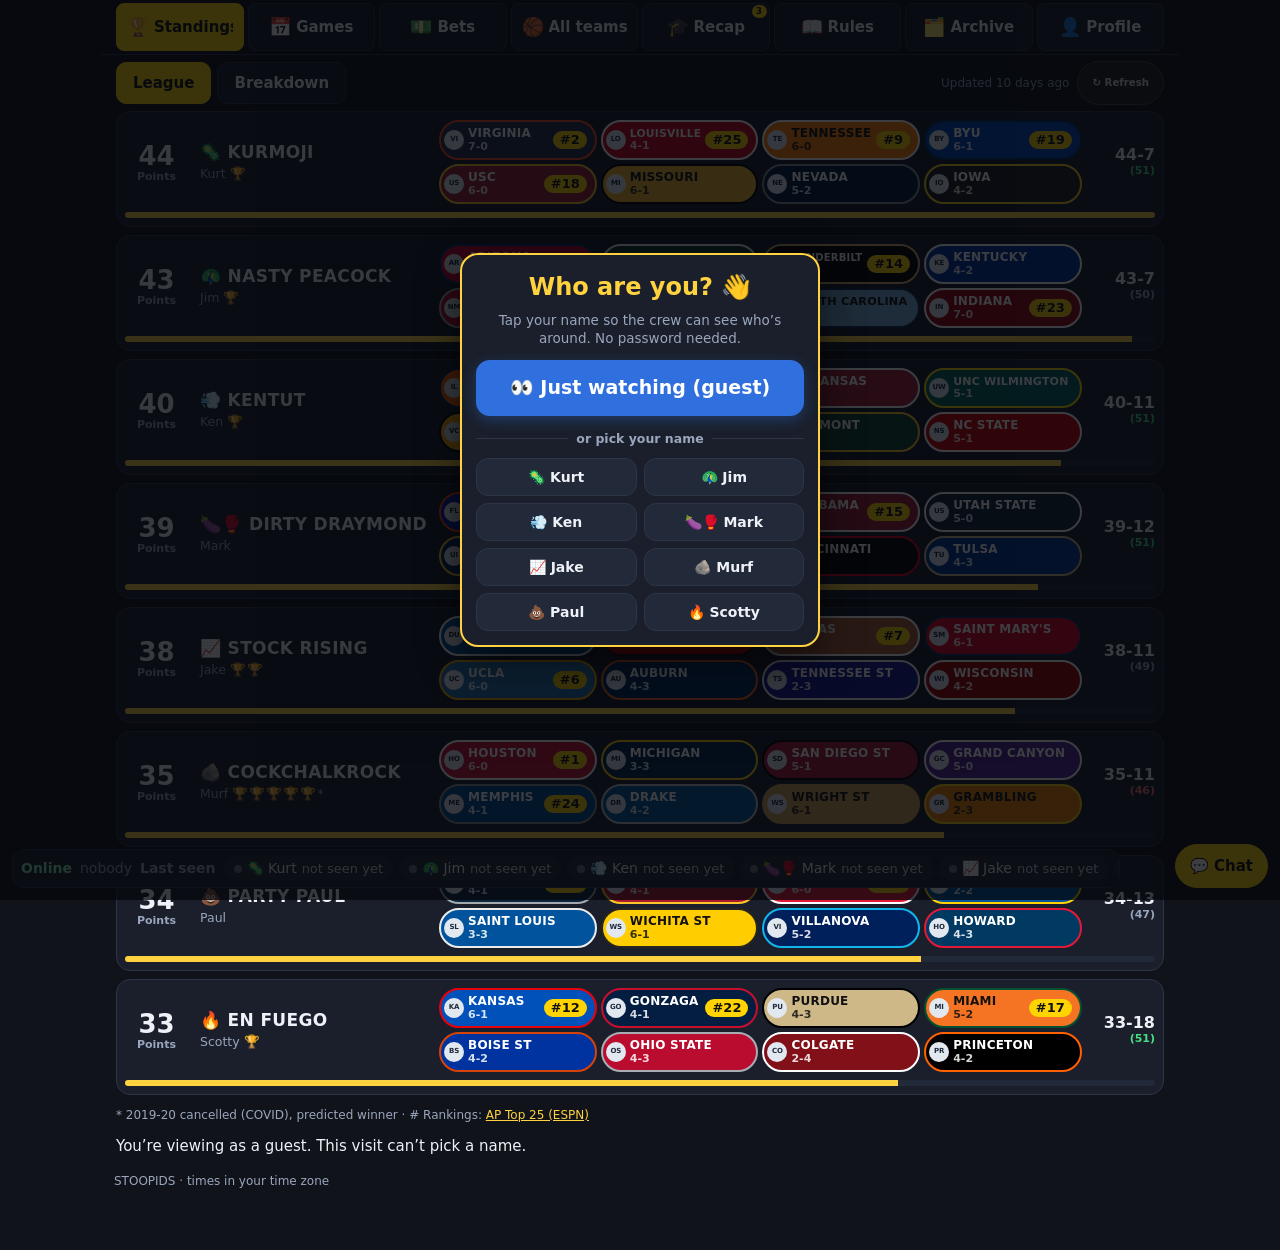
==== index.html @ 6c0a7886 "Keep the phone Bets sub-tabs on screen. Once the header scrolled away, those tabs were pulled out of" ====
<!doctype html>
<html lang="en">
<head>
<!--<S26W-TOP>--><script>
/* s26w: the page always opens at the top. Only a bet/game link (#bets/<id>, #games/<id>) opened fresh (not reload / back-forward / restored tab)
   and not opened before on this device scrolls to its card, once. A repeat open of the same saved link is cleaned to the tab hash. */
(function(){var W=window.S26W={deep:false,user:false,t0:Date.now()};
  try{if('scrollRestoration' in history)history.scrollRestoration='manual'}catch(e){}
  try{var m=/^#(bets|bets-2025-26|games)\/([A-Za-z0-9_-]{1,40})(?:$|[&?\/])/i.exec(location.hash||'');
    if(m&&!/^(open|request|tally|form|write|all|stoopid)$/i.test(m[2])){var nv=performance.getEntriesByType&&performance.getEntriesByType('navigation')[0],fresh=!nv||nv.type==='navigate',seen={};
      try{seen=JSON.parse(localStorage.getItem('stoopids_linkseen')||'{}')||{}}catch(e){seen={}}
      var k=m[1].toLowerCase()+'/'+m[2];
      if(fresh&&!seen[k]){W.deep=true;seen[k]=Date.now();var ks=Object.keys(seen).sort(function(a,b){return seen[b]-seen[a]}).slice(0,200),o={};ks.forEach(function(x){o[x]=seen[x]});try{localStorage.setItem('stoopids_linkseen',JSON.stringify(o))}catch(e){}}
      else history.replaceState(null,'',location.pathname+location.search+'#'+m[1])}
    try{var t=sessionStorage.getItem('stoopids.tab');if(t&&t.indexOf('/')>0&&/^(bets|bets-2025-26|games)\//i.test(t)&&!/^(open|request|tally|form|write|all|stoopid)$/i.test(t.split('/')[1]||''))sessionStorage.setItem('stoopids.tab',t.split('/')[0])}catch(e){}
  }catch(e){}
  /* installed app (Install / Create shortcut): a launch with no hash opens the tab it was installed from (or the shortcut's #tab); a plain browser open is unchanged */
  try{var sa=(window.matchMedia&&matchMedia('(display-mode: standalone)').matches)||(window.matchMedia&&matchMedia('(display-mode: minimal-ui)').matches)||navigator.standalone===true,at=localStorage.getItem('stoopids_app_tab');
    if(sa&&(!location.hash||location.hash.length<2)&&at&&/^[a-z0-9-]{2,20}$/.test(at))history.replaceState(null,'',location.pathname+location.search+'#'+at)}catch(e){}
  var appTab=function(){try{var h=(location.hash||'').replace(/^#/,'').split('/')[0].toLowerCase();if(/^[a-z0-9-]{2,20}$/.test(h))localStorage.setItem('stoopids_app_tab',h);else localStorage.removeItem('stoopids_app_tab')}catch(e){}};
  addEventListener('beforeinstallprompt',appTab);addEventListener('appinstalled',appTab);
  var stop=function(){W.user=true};['touchstart','wheel','keydown','mousedown'].forEach(function(e){addEventListener(e,stop,{capture:true,passive:true})});
  W.top=function(force){if(W.deep||W.user)return;if(!force&&Date.now()-W.t0>3500)return;if(window.scrollY!==0||document.documentElement.scrollTop!==0)window.scrollTo(0,0)};
  document.addEventListener('DOMContentLoaded',function(){W.top()});addEventListener('load',function(){W.top()});
  addEventListener('pageshow',function(e){if(e.persisted){W.t0=Date.now();W.deep=false;W.user=false}W.top()});
  var iv=setInterval(function(){if(Date.now()-W.t0>3500){clearInterval(iv);return}W.top()},100);
  if('serviceWorker' in navigator&&navigator.serviceWorker.getRegistrations)navigator.serviceWorker.getRegistrations().then(function(r){r.forEach(function(x){x.unregister()})}).catch(function(){});
})();
</script><!--</S26W-TOP>-->
<!--<VIEW-ONLY>--><script>
/*<S29E-PASTE>*/var PASTE_BET=false;   // 'Paste a bet' box (s29e item 5): OFF until Paul says it's ready. Only the box is gated; postedBy, Posted line and full-card Copy stay on. The preview kit turns it on for preview builds./*</S29E-PASTE>*/
/* View-only mode (s26t): ?view=1 (kept per tab in sessionStorage stoopids_view=1). Forces guest WITHOUT touching localStorage stoopids_who, and blocks every write. */
var VIEW_ONLY=(function(){try{if(/(?:^|[?&])view=1(?:&|$)/.test(location.search))sessionStorage.setItem('stoopids_view','1');return sessionStorage.getItem('stoopids_view')==='1'}catch(e){return /(?:^|[?&])view=1(?:&|$)/.test(location.search)}})();
function s12LockGuest(){if(window.__vwLock)return;window.__vwLock=1;VIEW_ONLY=true;
  var SP=Storage.prototype,g=SP.getItem,s=SP.setItem,rm=SP.removeItem;
  SP.getItem=function(k){if(this===window.localStorage&&k==='stoopids_who')return '__guest__';return g.apply(this,arguments)};
  SP.setItem=function(k){if(this===window.localStorage&&k==='stoopids_who')return;return s.apply(this,arguments)};
  SP.removeItem=function(k){if(this===window.localStorage&&k==='stoopids_who')return;return rm.apply(this,arguments)};
  var isW=function(u,m){m=String(m||'GET').toUpperCase();u=String(u||'');return m!=='GET'&&m!=='HEAD'||(/textdb/i.test(u)&&/[?&\/](set|update|write|put|delete|post)\b/i.test(u.replace(/^https?:\/\/[^\/]+\/api\/data\//,'')))};
  var f0=window.fetch;window.fetch=function(i,o){var u=typeof i==='string'?i:(i&&i.url),m=(o&&o.method)||(i&&typeof i==='object'&&i.method);if(isW(u,m)||/stoopids-presence-/.test(String(u||'')))return Promise.reject(new Error('view-only'));return f0.apply(this,arguments)};
  var xo=XMLHttpRequest.prototype.open,xs=XMLHttpRequest.prototype.send;XMLHttpRequest.prototype.open=function(m,u){this.__vw=isW(u,m);return xo.apply(this,arguments)};XMLHttpRequest.prototype.send=function(){if(this.__vw)throw new Error('view-only');return xs.apply(this,arguments)};
  if(navigator.sendBeacon)navigator.sendBeacon=function(){return false};
  document.documentElement.classList.add('viewonly')}
if(VIEW_ONLY)s12LockGuest();
</script>
<style>
html.viewonly #chatF,html.viewonly #chatP,html.viewonly #chatWho,html.viewonly #pwho,html.viewonly .qbw,html.viewonly .qb-btn,html.viewonly .qb-pick,html.viewonly .b27-form,html.viewonly .b27-confirm,html.viewonly .b27-act,html.viewonly .b27-b,html.viewonly .b27-big,html.viewonly .s26k-m,html.viewonly .s25rxr,html.viewonly .s25rx,html.viewonly [class*="rx-add"],html.viewonly .pwho{display:none!important}
#vob{display:none}html.viewonly #vob{display:inline-block;margin-left:8px;padding:2px 8px;border-radius:999px;font:600 12px/1.5 system-ui,sans-serif;background:#333;color:#eee;border:1px solid #666;vertical-align:middle}
/*<S29C-HERO>*/ /* s29d: kicker ~68% of title; s29c: bigger title + 'Stoopids presents' kicker, shared rules proposed with League Site */
.titlebar h1{font-size:clamp(34px,10.5vw,72px)}
.s27-pres{font-size:clamp(17px,5.25vw,36px);font-weight:900;letter-spacing:.08em;line-height:1.1;font-variant:small-caps;text-transform:lowercase;margin:0 0 4px;color:var(--mut);text-align:center}
/*</S29C-HERO>*/
</style><!--</VIEW-ONLY>-->
<meta charset="utf-8">
<meta http-equiv="Cache-Control" content="no-cache"><!--S26W-->
<link rel="manifest" href="manifest.webmanifest"><meta name="theme-color" content="#10131a"><!--S26W-->
<meta name="viewport" content="width=device-width,initial-scale=1">
<title>STOOPIDS · NCAA Fantasy</title>
<!--<FAVICON>--><link rel="icon" href="data:image/svg+xml,%3Csvg xmlns=%27http://www.w3.org/2000/svg%27 viewBox=%270 0 64 64%27%3E%3Crect width=%2764%27 height=%2764%27 rx=%2714%27 fill=%27%23ffd23f%27/%3E%3Ctext x=%2732%27 y=%2749%27 font-family=%27Arial Black,Arial,sans-serif%27 font-size=%2748%27 font-weight=%27900%27 text-anchor=%27middle%27 fill=%27%23111%27%3ES%3C/text%3E%3C/svg%3E"><!--</FAVICON>-->
<style>
:root{--bg:#10131a;--card:#1a1f2b;--card2:#222939;--line:#2d3548;--tx:#eef1f7;--mut:#9aa6bd;--acc:#ffd23f;--good:#4ade80;--bad:#f87171}
*{box-sizing:border-box}
body{margin:0;background:var(--bg);color:var(--tx);font:15px/1.4 system-ui,-apple-system,Segoe UI,Roboto,sans-serif}
a{color:var(--acc)}
header{max-width:1000px;margin:0 auto;padding:0 0 8px}
.hero{position:relative;aspect-ratio:992/340;background:url(assets/hero-wide.jpg?v=4) center 14%/cover no-repeat;border-radius:0 0 18px 18px;overflow:hidden}
.titlebar{padding:12px 14px 4px;text-align:left}
.titlebar .tag{margin:6px 0 0;color:#e7ecf6}
.fresh{display:flex;width:fit-content;max-width:100%;align-items:center;min-height:40px;margin:-6px 0 -8px;padding:6px 14px 6px 0;font-size:12px;line-height:1.3;color:var(--mut);opacity:.55;cursor:pointer;user-select:none;-webkit-tap-highlight-color:transparent}
.fresh[hidden]{display:none}
.fresh:hover{opacity:.85}
.fresh:focus-visible{opacity:.9;outline:1px dashed var(--mut);outline-offset:-2px;border-radius:6px}
.sub{padding:0 14px}
@media (max-width:640px){.hero{aspect-ratio:16/10;background-image:url(assets/hero-mobile.jpg?v=4);background-position:center 8%}}
/*<S26F-SHORT-HERO>*/ /* header photo capped to under half its old height (was 992/340 desktop = ~343px, 16/10 phone = ~244px at 390); same cover-cropped background as before, only the height changes */
.hero{aspect-ratio:auto;height:clamp(110px,15vw,160px);background-position:center 32%}
@media (max-width:640px){.hero{aspect-ratio:auto;height:clamp(84px,29vw,118px);background-position:center 18%}}
/*</S26F-SHORT-HERO>*/
h1{color:var(--acc);margin:0;font-size:clamp(34px,9vw,56px);letter-spacing:.04em;font-weight:900;line-height:1}
h1 span{color:var(--acc)}
.tag{color:var(--mut);margin:6px 0 0}
.badge{display:inline-block;padding:3px 9px;border-radius:99px;font-size:12px;font-weight:700;background:var(--card2);border:1px solid var(--line);margin:8px 6px 0 0}
.badge.warn{background:#4b3a0b;border-color:#8a6d12;color:#ffe08a}
/*<NAV-ONE-ROW>*/
/* All tabs on ONE row, never wrapping or scrolling. Phone: tiny icon above a short label (full name stays in aria-label). Desktop (>=900px): full labels in pills. */
nav{position:sticky;top:0;z-index:5;background:var(--bg);border-bottom:1px solid var(--line);padding:6px 4px;display:flex;flex-wrap:nowrap;gap:2px;overflow:hidden;max-width:1000px;margin:8px auto 0}
nav button{position:relative;flex:1 1 0;min-width:0;display:flex;flex-direction:column;align-items:center;justify-content:center;gap:2px;background:var(--card);color:var(--tx);border:1px solid var(--line);border-radius:9px;padding:4px 0;min-height:46px;font:inherit;font-size:9.5px;font-weight:800;letter-spacing:-.01em;line-height:1.05;white-space:nowrap;cursor:pointer}
nav button .ni{font-size:17px;line-height:1}
nav button .nl{display:block;max-width:100%;overflow:hidden;text-overflow:clip}
nav button .nl.f{display:none}
nav button.on{background:var(--acc);color:#111;border-color:var(--acc)}
nav button:focus-visible{outline:2px solid var(--acc);outline-offset:1px}
@media (max-width:370px){nav{padding:6px 2px;gap:1px}nav button{font-size:8.8px;letter-spacing:-.025em}}
@media (min-width:900px){nav{padding:8px 10px;gap:5px}nav button{flex:1 1 auto;flex-direction:row;gap:6px;border-radius:99px;padding:8px 10px;min-height:40px;font-size:13px;letter-spacing:0}nav button .ni{font-size:14px}nav button .nl.f{display:block}nav button .nl.s{display:none}}
/*</NAV-ONE-ROW>*/
/*<DRAFT-TAB>*/
/* "Draft" is an external link (<a class="nd">) styled like the tab buttons. 10 items now: phone labels get shorter (see NAVSHORT below), full labels only from 1040px. */
nav a.nd{position:relative;flex:1 1 0;min-width:0;display:flex;flex-direction:column;align-items:center;justify-content:center;gap:2px;background:var(--card);color:var(--tx);border:1px dashed var(--acc);border-radius:9px;padding:4px 0;min-height:46px;font:inherit;font-size:9.5px;font-weight:800;letter-spacing:-.01em;line-height:1.05;white-space:nowrap;cursor:pointer;text-decoration:none}
nav a.nd .ni{font-size:17px;line-height:1}
nav a.nd .nl{display:block;max-width:100%;overflow:hidden;text-overflow:clip}
nav a.nd .nl.f{display:none}
nav a.nd:hover{background:var(--card2)}
nav a.nd:focus-visible{outline:2px solid var(--acc);outline-offset:1px}
@media (max-width:420px){nav{padding:6px 2px;gap:1px}}
@media (max-width:370px){nav a.nd{font-size:8.8px;letter-spacing:-.025em}}
@media (max-width:340px){nav button,nav a.nd{font-size:8.2px;letter-spacing:-.03em}}
@media (min-width:600px) and (max-width:1039px){nav{padding:6px 4px;gap:2px}nav button,nav a.nd{flex:1 1 0;flex-direction:column;gap:2px;border-radius:9px;padding:4px 0;min-height:46px;font-size:11.5px;letter-spacing:-.01em}nav button .ni,nav a.nd .ni{font-size:19px}nav button .nl.f,nav a.nd .nl.f{display:none}nav button .nl.s,nav a.nd .nl.s{display:block}}
@media (min-width:1040px){nav{padding:8px 8px;gap:3px}nav button,nav a.nd{flex:1 1 auto;flex-direction:row;gap:4px;border-radius:99px;padding:8px 8px;min-height:40px;font-size:12.5px;letter-spacing:0}nav button .ni,nav a.nd .ni{font-size:14px}nav button .nl.f,nav a.nd .nl.f{display:block}nav button .nl.s,nav a.nd .nl.s{display:none}}
/*</DRAFT-TAB>*/
main{max-width:1000px;margin:0 auto;padding:12px 10px 60px}
.card{background:var(--card);border:1px solid var(--line);border-radius:14px;padding:12px;margin:10px 0;overflow-wrap:anywhere}
.lb{display:flex;align-items:center;gap:10px;cursor:pointer}
.rank{font-size:26px;font-weight:900;width:46px;text-align:center;color:var(--acc)}
.who{flex:1;min-width:0}
.who b{font-size:17px}
.who small{display:block;color:var(--mut)}
.who .gold{display:block;font-size:12px;line-height:1.3;color:var(--mut);font-weight:400;white-space:nowrap;letter-spacing:1px}
.pts{font-size:28px;font-weight:900;text-align:right}
.pts small{display:block;font-size:11px;color:var(--mut);font-weight:600}
.bar{height:6px;background:var(--card2);border-radius:9px;margin-top:8px;overflow:hidden}
.bar i{display:block;height:100%;background:var(--acc)}
.chips{display:flex;flex-wrap:wrap;gap:5px;margin-top:8px}
.chip{text-decoration:none;display:inline-flex;align-items:center;gap:5px;padding:2px 8px 2px 2px;border-radius:99px;font-weight:700;font-size:12.5px;border:2px solid transparent;max-width:100%}
.chip img,.chip .nologo{width:22px;height:22px;border-radius:50%;background:#fff;object-fit:contain;padding:1px;flex:none}
.chip .nologo{display:inline-flex;align-items:center;justify-content:center;background:#e2e8f0;color:#1e293b;font-size:9px;font-weight:900;letter-spacing:-.02em;line-height:1}
.chip.big .nologo{font-size:11px}
.chip:hover{filter:brightness(1.12)}
/*<RANK-CHIPS>*/
/* Ranks tab (tidy): every card is the same height. Phones (<700px): row 1 = rank | name + team-name subtitle | points, then an equal-width chip grid (4 columns, 3 below 340px, rows fixed at 32px). Team names wrap to 2 lines inside the chip instead of being cut off. >=700px (RANK-BESIDE below): rank | name | points | chips as true columns shared by all cards (CSS subgrid), so points and chips line up vertically. Markup: cards wrapped in .ocl, chip name in span.cn. Links/JS unchanged. */
.card.oc{display:grid;grid-template-columns:46px minmax(0,1fr) auto;grid-template-areas:"rank who pts" "bar bar bar" "chips chips chips";column-gap:10px;align-items:center}
.card.oc .lb{display:contents}
.card.oc .rank{grid-area:rank}
.card.oc .who{grid-area:who}
.card.oc .pts{grid-area:pts}
.card.oc .bar{grid-area:bar}
.card.oc .chips{grid-area:chips;display:grid;grid-template-columns:repeat(4,minmax(0,1fr));grid-auto-rows:32px;gap:4px;margin-top:8px;align-self:stretch;--rows:2;min-height:calc(var(--rows)*32px + (var(--rows) - 1)*4px);align-content:start}
.card.oc .chip{display:flex;align-items:center;gap:3px;min-width:0;max-width:none;height:32px;box-sizing:border-box;padding:0 3px 0 2px;font-size:9.5px;letter-spacing:-.02em;line-height:1.1;overflow:hidden}
.card.oc .chip img,.card.oc .chip .nologo{width:17px;height:17px;margin:0;flex:none;padding:1px}
.card.oc .chip .nologo{font-size:7px}
.card.oc .chip .cn{min-width:0;display:-webkit-box;-webkit-box-orient:vertical;-webkit-line-clamp:2;line-clamp:2;overflow:hidden;overflow-wrap:normal;word-break:normal;text-align:left}
.card.oc .chip .cn.one{display:block;white-space:nowrap;text-overflow:ellipsis}
@media (max-width:339px){.card.oc .chips{grid-template-columns:repeat(3,minmax(0,1fr));--rows:3}}
/*</RANK-CHIPS>*/
/*<WHO-CENTER>*/@media (max-width:600px){.card.oc .who{text-align:center;overflow-wrap:anywhere}.card.oc .who small{white-space:nowrap;overflow:hidden;text-overflow:ellipsis}}/*</WHO-CENTER>*/

/*<QB-BOLT>*/.qb-bolt{display:inline-block;vertical-align:-.125em;flex:none;margin-right:.35em}/*</QB-BOLT>*/
/*<RANK-BESIDE>*/
/* >=700px only: one shared 4-column track set (rank | name | points | chips) for the whole list via subgrid, so names, points and chip grids line up in every card; name column is as wide as the longest name (max 230px), points column right-aligned. */
@media (min-width:700px){
  .ocl{display:grid;grid-template-columns:56px fit-content(230px) auto minmax(0,1fr);column-gap:12px;margin-top:10px}
  .ocl>.card.oc{grid-column:1/-1;grid-template-columns:56px 200px 64px minmax(0,1fr);grid-template-areas:"rank who pts chips" "bar bar bar bar";column-gap:12px}
  @supports (grid-template-columns:subgrid){.ocl>.card.oc{grid-template-columns:subgrid}}
  .card.oc .pts{justify-self:end;text-align:right}
  .card.oc .chips{margin-top:0}
  .card.oc .bar{margin-top:8px}
  .card.oc .chip{font-size:11.5px;letter-spacing:0;padding:0 6px 0 2px;gap:4px}
  .card.oc .chip img,.card.oc .chip .nologo{width:20px;height:20px}
  .ocl>.card.oc{margin:0 0 10px}
}
@media (min-width:1000px){.card.oc .chip{font-size:12.5px}}
/*</RANK-BESIDE>*/
/*<CHIP-RECORD>*/
/* Standings chips: the team's W-L (data.json "records": completed regular-season + conference games, same number as the Teams tab) sits inside the chip on its own small line under the school name (logo spans both lines). Chip rows are 40px instead of 32px to make room. A team with no completed game is not in "records" and shows 0-0; if the data has no "records" key at all, no record is shown. */
.card.oc .chips{grid-auto-rows:40px;min-height:calc(var(--rows)*40px + (var(--rows) - 1)*4px)}
.card.oc .chip{display:grid;grid-template-columns:auto minmax(0,1fr);grid-template-rows:auto auto;align-content:center;align-items:center;column-gap:3px;row-gap:0;height:40px}
.card.oc .chip img,.card.oc .chip .nologo{grid-row:1/3;align-self:center}
.card.oc .chip .cn{grid-column:2}
.card.oc .chip .cr{grid-column:2;display:block;font-size:.92em;font-weight:600;line-height:1.1;letter-spacing:0;white-space:nowrap;font-variant-numeric:tabular-nums;opacity:.85;text-align:left;margin-top:1px}
.card.oc .chip .cn.one{align-self:end}
/*</CHIP-RECORD>*/
/*<CHIP-FIT>*/
/* Standings chips: the school name stays on ONE line (never wraps). chipFit() (JS, after every render / resize) shrinks the name font a step at a time until it fits the chip (floor 9px); only a name that still does not fit at 9px is cut with an ellipsis (the whole chip link title and the text keep the full name). Chip size / width / height unchanged. */
.card.oc .chip .cn{display:block;white-space:nowrap;overflow:hidden;text-overflow:ellipsis}
/*</CHIP-FIT>*/
.chip.big{font-size:15px;padding:3px 11px 3px 3px}
.chip.big img{width:30px;height:30px}
.chip.out{opacity:.55;text-decoration:line-through}
table{width:100%;border-collapse:collapse;font-size:14px}
th,td{padding:7px 6px;text-align:left;border-bottom:1px solid var(--line);vertical-align:middle}
th{color:var(--mut);font-size:12px;text-transform:uppercase;letter-spacing:.04em;position:sticky;top:0}
td.n,th.n{text-align:right;font-variant-numeric:tabular-nums}
.sc{overflow-x:auto;overflow-wrap:normal;background-color:var(--card);background-image:linear-gradient(90deg,var(--card) 30%,rgba(26,31,43,0)),linear-gradient(270deg,var(--card) 30%,rgba(26,31,43,0)),linear-gradient(90deg,rgba(0,0,0,.5),rgba(0,0,0,0)),linear-gradient(270deg,rgba(0,0,0,.6),rgba(0,0,0,0));background-position:0 0,100% 0,0 0,100% 0;background-repeat:no-repeat;background-size:28px 100%,28px 100%,12px 100%,12px 100%;background-attachment:local,local,scroll,scroll}
.swipe{display:none;font-size:12px;color:var(--mut);margin:4px 2px 0}
@media (max-width:640px){.swipe{display:block}}
.tabs{display:flex;flex-wrap:wrap;gap:6px;margin:6px 0 10px}
.tabs button{background:var(--card);border:1px solid var(--line);color:var(--tx);border-radius:10px;padding:10px 13px;min-height:40px;cursor:pointer;font-weight:600}
.tabs button.on{border-color:var(--acc);color:var(--acc)}
/*<ONE-BETS>*/.ob-seg{flex-wrap:nowrap;gap:0;max-width:440px}.ob-seg button{flex:1 1 0;min-width:0;position:relative;border-radius:0;white-space:nowrap;padding:10px 6px}.ob-seg button:first-child{border-radius:10px 0 0 10px}.ob-seg button:last-child{border-radius:0 10px 10px 0;margin-left:-1px}.ob-seg button.on{background:var(--acc);color:#111;border-color:var(--acc);font-weight:800}.ob-seg .nb{position:absolute;top:-5px;right:6px;background:var(--acc);color:#111;border-radius:99px;font-size:9px;font-weight:900;line-height:1;padding:2px 5px;pointer-events:none}/*</ONE-BETS>*/
.trow{cursor:pointer}
.det{background:var(--card2);border-radius:10px;padding:8px 10px;margin:4px 0 10px}
.pill{display:inline-block;padding:1px 8px;border-radius:99px;background:var(--card2);border:1px solid var(--line);font-size:12px;margin:2px 3px 2px 0}
.good{color:var(--good)}.bad{color:var(--bad)}.mut{color:var(--mut)}
ul.it{margin:6px 0;padding-left:18px}
ul.it li{margin:2px 0}
.quip{color:var(--acc);font-style:italic;margin:6px 0 0}
h2{font-size:19px;margin:18px 0 6px}
.note{overflow-wrap:anywhere;font-size:13px;color:var(--mut)}
select,.sel{background:var(--card);color:var(--tx);border:1px solid var(--line);border-radius:10px;padding:9px 10px;min-height:40px;font:inherit}
.gday{margin:16px 2px 4px;font-weight:800;color:var(--acc)}
.gm{background:var(--card);border:1px solid var(--line);border-radius:14px;padding:10px 12px;margin:8px 0}
.gm.h2h{border-color:var(--acc);box-shadow:0 0 0 1px var(--acc) inset}
.gm .gh{display:flex;flex-wrap:wrap;gap:6px;align-items:center;font-size:12.5px;color:var(--mut);margin-bottom:6px}
.gside{display:flex;align-items:center;gap:8px;padding:4px 0}
.gside .nm{flex:1;min-width:0;display:flex;flex-wrap:wrap;gap:4px;align-items:center}
.gside .sc2{font-size:22px;font-weight:900;min-width:34px;text-align:right}
.gside.lose .sc2{color:var(--mut);font-weight:700}
.opill{display:inline-block;padding:0 7px;border-radius:99px;font-size:11.5px;font-weight:700;background:var(--card2);border:1px solid var(--line)}
.opill.none{opacity:.5}
.gl{border-top:1px dashed var(--line);margin-top:6px;padding-top:6px;font-size:13px}
.up{display:inline-block;padding:1px 8px;border-radius:99px;font-weight:800;font-size:12px;background:#7c2d12;color:#ffedd5}
.up.ns{background:var(--card2);color:var(--mut)}
.h2b{display:inline-block;padding:1px 8px;border-radius:99px;font-weight:800;font-size:12px;background:var(--acc);color:#111}
/*<QUICK-BET>*/.qbw{margin-top:8px;display:flex;justify-content:flex-end}.qb-btn{font:inherit;font-size:13px;font-weight:800;min-height:36px;padding:0 12px;border-radius:99px;border:1px solid var(--acc);background:transparent;color:var(--acc);cursor:pointer}.qb-btn[aria-expanded=true]{background:var(--acc);color:#111}
.qb-pick{margin-top:8px;padding:10px;border:1px solid var(--line);border-radius:12px;background:var(--card2);font-size:13px}.qb-pick .qb-r{display:flex;flex-wrap:wrap;align-items:center;gap:6px;margin:8px 0}.qb-pick .qb-l{font-weight:800}.qb-pick .qb-r.v{display:block}.qb-pick .qb-r.v .qb-l{display:block;margin-bottom:4px;font-size:12px;color:var(--mut)}.qb-pick .qb-g{display:flex;gap:6px}.qb-pick .qb-g button{flex:1 1 0;min-width:0}.qb-pick .qb-g.w{flex-wrap:wrap}.qb-pick .qb-g.w button{flex:1 1 auto}.b27-form{scroll-margin-top:84px}
.qb-pick button{font:inherit;font-weight:800;font-size:14px;min-height:40px;padding:0 12px;border-radius:10px;border:2px solid var(--line);background:var(--card);color:var(--tx);cursor:pointer;max-width:100%;overflow:hidden;text-overflow:ellipsis;white-space:nowrap}.qb-pick button[aria-pressed=true]{border-color:var(--acc);color:var(--acc)}.qb-pick .qb-x{border:0;background:transparent;color:var(--mut);min-height:32px;font-weight:600}.qb-pick .qb-m{color:var(--bad,#ff6b6b);font-weight:700;margin:4px 0}
.qb-hint{margin:6px 0 2px;padding:6px 10px;border-radius:10px;background:var(--card2);border:1px solid var(--acc);color:var(--tx)}/*</QUICK-BET>*/
.seed{font-size:11px;color:var(--mut)}

.sb-in,.sb-ta{background:var(--card2);color:var(--tx);border:1px solid var(--line);border-radius:10px;padding:8px 10px;font:inherit;width:100%}
.sb-ta{min-height:70px}
.row2{display:flex;flex-wrap:wrap;gap:8px}.row2>*{flex:1 1 150px}
label.k{display:inline-flex;align-items:center;gap:4px;margin:3px 8px 3px 0;font-size:14px}
.btn{background:var(--acc);color:#111;border:0;border-radius:10px;padding:11px 14px;min-height:40px;font-weight:800;cursor:pointer}
.btn.sec{background:var(--card2);color:var(--tx);border:1px solid var(--line)}
.st{display:inline-block;padding:0 8px;border-radius:99px;font-size:11.5px;font-weight:800;border:1px solid var(--line);background:var(--card2)}
.st.open{color:#7dd3fc}.st.settled{color:var(--good)}.st.wash{color:var(--mut)}.st.unparsed{color:#fbbf24;border-color:#8a6d12}
.mx td,.mx th{padding:5px 7px;font-size:13px;text-align:right;white-space:nowrap}.mx td:first-child,.mx th:first-child{text-align:left;position:sticky;left:0;background:var(--card)}
.mx td.z{color:#4b566d}
pre.js{background:#0b0e14;border:1px solid var(--line);border-radius:10px;padding:10px;overflow:auto;font-size:12px;white-space:pre-wrap;word-break:break-all}
.agrid{display:grid;grid-template-columns:repeat(auto-fill,minmax(300px,1fr));gap:10px}
.agrid .card{margin:0}
.agrid td.t{word-break:break-word}
.arow-champ td{background:rgba(255,210,63,.08)}
.crown{margin-left:4px}
.asel{display:flex;flex-wrap:wrap;align-items:center;gap:8px;margin:6px 0 4px}
.asel select{font-size:16px;font-weight:700;min-width:190px}
.fine{font-size:12px;color:var(--mut)}
.pill.warn{background:#4b3a0b;border-color:#8a6d12;color:#ffe08a}
footer{max-width:1000px;margin:0 auto;padding:0 14px 40px;color:var(--mut);font-size:12px}

/* ---------- "Who are you?" modal (the online list now lives in the chat bar) ---------- */
/* the old standalone 'Online now' strip CSS (#presence/.pr/.pc/.pg) was removed: that info now lives in the merged chat bar (CHAT-BAR) */
.pwho{position:fixed;inset:0;z-index:50;background:rgba(5,7,12,.78);display:flex;align-items:center;justify-content:center;padding:14px}
.pwho .box{width:100%;max-width:360px;max-height:100%;overflow:auto;background:var(--card);border:2px solid var(--acc);border-radius:18px;padding:16px 14px 14px;text-align:center;box-shadow:0 12px 40px rgba(0,0,0,.55)}
.pwho h2{margin:0;color:var(--acc);font-size:24px;font-weight:900}
.pwho p{margin:6px 0 12px;color:var(--mut);font-size:13.5px}
.pwho .grid{display:grid;grid-template-columns:1fr 1fr;gap:7px}
.pwho button{font:inherit;font-weight:800;font-size:14px;color:var(--tx);background:var(--card2);border:1px solid var(--line);border-radius:12px;padding:10px 6px;cursor:pointer;min-width:0;line-height:1.15}
.pwho button:active,.pwho button:hover{border-color:var(--acc);color:var(--acc)}
.pwho button.cur{background:var(--acc);color:#111;border-color:var(--acc)}
.pwho button.guest{display:block;width:100%;margin:2px 0 0;background:#2f6fde;border:2px solid #2f6fde;border-style:solid;color:#fff;font-size:19px;font-weight:900;padding:15px 10px;border-radius:14px;box-shadow:0 4px 14px rgba(47,111,222,.35)}
.pwho button.guest:hover,.pwho button.guest:active{background:#3d7ff0;border-color:#fff;color:#fff}.pwho button.guest.cur{background:var(--acc);border-color:var(--acc);color:#111}
.pwho .gsep{display:flex;align-items:center;gap:8px;margin:14px 0 10px;color:var(--mut);font-size:12.5px;font-weight:700}.pwho .gsep::before,.pwho .gsep::after{content:'';flex:1;border-top:1px solid var(--line)}
.pwho .skip{display:block;margin:10px auto 0;background:none;border:0;color:var(--mut);font-size:12.5px;font-weight:600;text-decoration:underline;padding:4px}
/*<NEWBET-CSS>*/
.nbt{position:fixed;left:50%;transform:translateX(-50%);bottom:calc(14px + env(safe-area-inset-bottom,0px));z-index:40;width:calc(100% - 20px);max-width:420px;display:flex;align-items:center;gap:6px;background:var(--card2);color:var(--tx);border:1px solid var(--acc);border-radius:14px;padding:6px 6px 6px 12px;box-shadow:0 8px 28px rgba(0,0,0,.55);font-size:14px;font-weight:700}
.nbt[hidden]{display:none}
.nbt .nbm{flex:1;min-width:0;overflow-wrap:anywhere;line-height:1.3}
.nbt button{flex:none;min-width:40px;min-height:40px;border-radius:10px;border:1px solid var(--line);background:var(--card);color:var(--tx);font:inherit;font-size:13px;font-weight:800;cursor:pointer;padding:0 10px}
.nbt .nbv{background:var(--acc);color:#111;border-color:var(--acc)}
/*<CHAT-BOTTOM>*/body.chatopen .nbt{bottom:auto;top:64px}
.nbt{bottom:calc(var(--chatH,0px) + 12px)}   /* new-bet toast sits just above the fixed chat bar (at the top while the chat panel is open) *//*</CHAT-BOTTOM>*/
nav button .nb{position:absolute;top:1px;right:2px;background:var(--acc);color:#111;border-radius:99px;font-size:9px;font-weight:900;line-height:1;padding:2px 4px;pointer-events:none}
/*</NEWBET-CSS>*/
/*<CHAT-CSS>*/
.sr{position:absolute;width:1px;height:1px;overflow:hidden;clip:rect(0 0 0 0);white-space:nowrap}
/*<CHAT-BOTTOM>*/
.chat{position:fixed;left:auto;right:max(12px,env(safe-area-inset-right,0px));bottom:max(12px,env(safe-area-inset-bottom,0px));z-index:30;box-sizing:border-box;width:min(320px,calc(100vw - 24px));max-height:min(70dvh,calc(100dvh - 24px));margin:0;padding:8px;background:var(--card);border:1px solid var(--line);border-radius:14px;box-shadow:0 10px 28px rgba(0,0,0,.45);display:flex;flex-direction:column-reverse;overflow:auto}   /* expanded: narrow bottom-right overlay, no page padding */
body{padding-bottom:0}
html body .chat.chat-bar{left:0!important;right:0!important;bottom:0!important;width:auto!important;max-width:none!important;max-height:none!important;border-radius:0!important;border-left:0!important;border-right:0!important;border-bottom:0!important;box-shadow:none!important;background:var(--bg)!important;padding:8px max(10px,calc((100% - 1000px)/2)) calc(8px + env(safe-area-inset-bottom,0px))!important;flex-direction:column!important}
html body{padding-bottom:calc(var(--chatH, 0px) + 8px)}
html body #onlStrip.onl-fixed{position:fixed;z-index:29;left:12px;right:160px;bottom:max(12px,env(safe-area-inset-bottom,0px));margin:0;width:auto}
html body .chat.chat-off{left:auto!important;right:max(12px,env(safe-area-inset-right,0px))!important;bottom:max(12px,env(safe-area-inset-bottom,0px))!important;width:max-content!important;max-width:min(240px,calc(100vw - 24px))!important;padding:0!important;background:transparent!important;border:0!important;box-shadow:none!important;overflow:visible!important}
html body .chat.chat-pop>.chat-t{display:none!important}
html body .chat.chat-off>.chat-t{width:auto!important;min-height:44px!important;border-radius:999px!important;padding:0 14px!important;background:#FFD400!important;color:#111!important;border-color:#FFD400!important}
html body .chat.chat-off>.chat-t .cbm,html body .chat.chat-off>.chat-t .ca{display:none!important}
html body .chat.chat-off>.chat-t .cdot:not([hidden]){display:inline-flex!important;align-items:center;justify-content:center}
html body .chat.chat-off>.chat-t::before{content:'\1F4AC  Chat';font-weight:800}
html body .chat.chat-off .chat-b{display:none!important}
.chat-who{flex:1 1 auto;min-width:0;overflow:hidden;text-overflow:ellipsis;white-space:nowrap;font-weight:800;font-size:13px;line-height:1.2;color:var(--tx);cursor:default;user-select:text}
body.nochat .chat{visibility:hidden}   /* hidden (space kept) while a text field outside the chat has focus, so the phone keyboard never meets two bars */
.chat-b{display:flex;flex-direction:column;max-height:70vh;max-height:70dvh;overflow:hidden}
/*</CHAT-BOTTOM>*/
.chat[hidden]{display:none}
/*<CHAT-BAR>*/
.chat-t{display:flex;align-items:center;gap:8px;width:100%;min-height:54px;background:var(--card);border:1px solid var(--line);border-radius:12px;color:var(--tx);font:inherit;padding:6px 12px;cursor:pointer;text-align:left}
.chat.top{margin-top:10px}
.cbm{flex:1;min-width:0;display:flex;flex-direction:column;gap:2px}
.cb1,.cb2{display:block;min-width:0;white-space:nowrap;overflow:hidden;text-overflow:ellipsis}
.cb1{font-size:12px;font-weight:700;color:var(--mut);line-height:1.25}
.cb1 .cbo{color:var(--tx);margin-right:9px;white-space:nowrap}
.cb1 .cbf,.cb1 .cbg{color:var(--mut);font-weight:600;margin-right:9px;white-space:nowrap}
.cb1 .pd{display:inline-block;width:8px;height:8px;border-radius:50%;background:var(--good);box-shadow:0 0 0 2px rgba(74,222,128,.22);margin-right:4px;vertical-align:0}
.cb2{font-size:13.5px;font-weight:600;color:#c3cbdc;line-height:1.3}
.cb2.un{color:var(--tx);font-weight:800}
.cb2.ty{color:var(--acc);font-weight:700;font-style:italic}
.cb2.mut{color:var(--mut);font-weight:500}
.chat-t .cdot{flex:none;min-width:26px;height:26px;padding:0 8px;border-radius:99px;background:#ff3b5c;color:#fff;font-size:14px;font-weight:900;font-style:normal;line-height:26px;text-align:center;box-shadow:0 0 0 3px rgba(255,59,92,.3)}
.chat-t .cdot[hidden]{display:none}
.chat.unread .chat-t,.chat.chat-off.unread>.chat-t{border-color:#FFD400;box-shadow:0 0 0 3px rgba(255,210,63,.55);animation:none}
.chat-h{display:flex;gap:6px;align-items:center;justify-content:space-between;margin:0 0 6px}.chat-hx{display:flex;gap:6px;align-items:center;margin-left:auto;flex:none}.chat-x{min-width:36px;min-height:36px;padding:0;border-radius:10px;border:1px solid #fff;background:#1e3a8a;color:#fff;font:inherit;font-size:18px;font-weight:800;line-height:1;cursor:pointer}
.chat-h button{min-height:40px;padding:0 10px;border-radius:10px;border:1px solid var(--line);background:var(--card2);color:var(--mut);font:inherit;font-size:12px;font-weight:700;cursor:pointer;white-space:nowrap;min-width:0;overflow:hidden;text-overflow:ellipsis}
.chat-h button[aria-pressed=true]{color:var(--acc);border-color:var(--acc)}
.chat-h button[hidden]{display:none}
nav button.hasu .nb{font-size:0;padding:0;width:9px;height:9px;top:3px;right:3px}   /* chat count present: the existing 'new' bet pill shrinks to a dot so the two never overlap */
nav button .nu{position:absolute;top:1px;left:2px;min-width:15px;background:#ff3b5c;color:#fff;border-radius:99px;font-size:9px;font-weight:900;line-height:1;padding:2px 4px;text-align:center;pointer-events:none}
/*</CHAT-BAR>*/
.chat-t:focus-visible,.chat-f button:focus-visible,.chat-f input:focus-visible,.chat-p button:focus-visible{outline:2px solid var(--acc);outline-offset:2px}
.chat-t .ca{color:var(--acc);font-size:12px;flex:none}
.chat-b{background:var(--card);border:1px solid var(--line);border-radius:12px;margin-top:6px;padding:8px;min-width:0}
.chat-b[hidden]{display:none}
.chat-l{height:min(46vh,320px);overflow-y:auto;overflow-x:hidden;padding:2px 2px 4px;overscroll-behavior:contain}
.chat-l .ce{color:var(--mut);font-size:13px;text-align:center;padding:18px 8px}
.cm{max-width:90%;margin:6px 0;padding:6px 10px;border-radius:12px;background:var(--card2);border:1px solid var(--line);min-width:0}
.cm.me{margin-left:auto;background:#3a3010;border-color:#8a6d12}
.cm .cw{font-weight:800;color:var(--acc);font-size:12px}
.cm .ct{color:var(--mut);font-size:11px;margin-left:6px;white-space:nowrap}
.cm .cx{font-size:14px;overflow-wrap:anywhere;word-break:break-word}
.cm.pend{opacity:.6}
.chat-f{display:flex;gap:6px;margin-top:8px}
.chat-f input{flex:1;min-width:0;min-height:44px;font-size:16px;background:var(--card2);color:var(--tx);border:1px solid var(--line);border-radius:10px;padding:8px 10px;font-family:inherit}
.chat-f button{flex:none;min-height:44px;min-width:64px;border:0;border-radius:10px;background:var(--acc);color:#111;font:inherit;font-weight:800;cursor:pointer;padding:0 14px}
.chat-f button:disabled{opacity:.5;cursor:default}
.chat-p{margin-top:8px}
.chat-p button{width:100%;min-height:44px;border-radius:10px;border:1px dashed var(--acc);background:transparent;color:var(--acc);font:inherit;font-weight:800;cursor:pointer}
.chat-p[hidden],.chat-f[hidden]{display:none}
.chat-m{min-height:18px;margin-top:4px;font-size:12px;color:var(--mut);display:flex;flex-wrap:wrap;gap:6px;align-items:center;justify-content:space-between}
.chat-m .bad{color:var(--bad)}
.chat-m button{min-height:40px;padding:0 10px;border-radius:10px;border:1px solid var(--line);background:var(--card2);color:var(--tx);font:inherit;font-size:12px;cursor:pointer}
/*</CHAT-CSS>*/
/*<OWNED-GAMES>*/.gUn{display:flex;align-items:center;gap:6px;margin-top:8px;font-size:12px;color:var(--mut);cursor:pointer;min-height:28px}.gUn input{width:16px;height:16px;margin:0}/*</OWNED-GAMES>*/
/*<REFRESH-NOW>*/
.lv{display:flex;flex-wrap:wrap;align-items:center;column-gap:2px;width:fit-content;max-width:100%;min-height:40px;margin:-14px 0 -8px;font-size:12px;line-height:1.3;color:var(--mut);opacity:.7}
.lv[hidden],.lvA[hidden]{display:none}
.lv button{min-width:40px;min-height:40px;padding:0 8px;border:0;background:none;color:inherit;font:inherit;cursor:pointer;border-radius:8px;display:inline-flex;align-items:center;gap:5px;-webkit-tap-highlight-color:transparent}
/*<NO-CHECKED-LINE>*/.lv #lvT:empty+button{margin-left:-8px}   /* no status text: the Refresh button lines up with the Updated line above it (cancels its 8px padding) */
.lv #lvT:empty{display:none}/*</NO-CHECKED-LINE>*/
.lv .lvU{font-size:12px;white-space:nowrap;margin-left:4px;opacity:.9}.lv .lvU[hidden]{display:none}.lv button{white-space:nowrap}
.lv button:hover{opacity:.85;text-decoration:underline}
.lv button:focus-visible{outline:1px dashed var(--mut);outline-offset:-2px}
.lv button[disabled]{cursor:default;text-decoration:none;opacity:.8}
.lv .lvsp{width:11px;height:11px;border:2px solid currentColor;border-right-color:transparent;border-radius:50%;display:inline-block;animation:lvspin .8s linear infinite}
@keyframes lvspin{to{transform:rotate(360deg)}}
@media (prefers-reduced-motion:reduce){.lv .lvsp{animation:none}}
.lvA{margin:0 0 4px;font-size:11px;color:var(--mut);opacity:.7;word-break:break-word}
/*</REFRESH-NOW>*/
/*<BETS-2627>*/
.b27-q{margin:12px 0 4px;font-weight:700;font-size:14px}
.b27-chips{display:flex;flex-wrap:wrap;gap:6px}
.b27-chip,.b27-amt{min-height:46px;border-radius:12px;border:2px solid var(--line);background:var(--card2);color:var(--tx);font:inherit;font-weight:800;font-size:15px;padding:0 14px;cursor:pointer}
.b27-chip[aria-pressed=true],.b27-amt[aria-pressed=true]{background:var(--acc);color:#111;border-color:var(--acc)}
.b27-amts{display:grid;grid-template-columns:repeat(6,1fr);gap:5px}
.b27-amt.cu{font-size:12px;letter-spacing:-.02em}
.b27-note{font-size:12px;color:var(--mut);line-height:1.35}
.b27-r{font-size:12px}
.b27-amt{font-size:18px;padding:0}
.b27-in{font-size:16px;min-height:46px}
/*<POOL>*/.b27-pool .b27-t{font-weight:600}
.oq tr.oqh td{font-size:12px;color:var(--mut);padding:9px 2px 2px;white-space:nowrap;overflow:hidden;text-overflow:ellipsis;border-bottom:0}
.b27-form textarea.b27-in{min-height:84px;resize:vertical;margin-top:8px}
/*</POOL>*/
.b27-cw{margin-top:8px}
.b27-bad-t{color:var(--bad);font-size:13px;min-height:16px;margin-top:4px}
/*<S26K-MODAL>*/.s26k-bd{position:fixed;inset:0;z-index:9000;background:rgba(0,0,0,.6);display:flex;align-items:center;justify-content:center;padding:12px;box-sizing:border-box}.s26k-m{width:100%;max-width:520px;max-height:85vh;overflow-y:auto;overscroll-behavior:contain;border-radius:16px}.s26k-m>.card{margin:0}body.s26k-lock{overflow:hidden}/*</S26K-MODAL>*/
.b27-livebox,.b27-confirm #b27Live{margin-top:12px;padding:10px;border-radius:12px;background:var(--card2);border:1px solid var(--line);font-size:14px}
.b27-w{color:var(--good);font-size:13.5px;margin-top:3px}.b27-l{color:#fbbf24;font-size:13.5px;margin-top:2px}
.b27-sum{margin:10px 0 6px;font-weight:800;overflow-wrap:anywhere}
.b27-big{width:100%;min-height:52px;font-size:17px;margin-top:6px}
.b27-big:disabled,#b27Place:disabled{opacity:.45;cursor:default}
.b27-act{display:flex;flex-wrap:wrap;gap:6px;align-items:center;margin-top:8px}
.b27-pool .b27-prow{flex-wrap:nowrap;justify-content:flex-start}
.b27-pool .b27-prow>.btn{flex:0 0 auto;width:auto;display:inline-flex;align-items:center;justify-content:center;padding:0 12px;font-size:13px;white-space:nowrap;text-align:center}
.b27-pool .b27-nopay{margin-top:6px}
.b27-b{min-height:44px;padding:0 12px}
.b27-t{margin:4px 0;font-size:15px;overflow-wrap:anywhere}.b27-m{font-size:13.5px;overflow-wrap:anywhere}
.b27-stake{margin:2px 0 0;font-weight:800;font-size:14px}
.b27-meta{display:flex;flex-wrap:wrap;align-items:center;gap:6px;margin-top:4px;color:var(--mut);font-size:13px}
.b27-meta .b27-set{margin:0}
/*<MULTI-BET>*/
.b27-opps{display:grid;grid-template-columns:repeat(var(--n,7),minmax(0,1fr));gap:6px}   /* all opponents on ONE row at every width (7 equal columns; short names + smaller type on narrower screens, see media below) */
.b27-opps .b27-chip{position:relative;min-height:58px;min-width:0;padding:6px 4px;display:flex;flex-direction:column;align-items:center;justify-content:center;gap:2px;line-height:1.15;text-align:center;overflow:hidden;font-size:13px}
.b27-chip.op .ck{display:none;position:absolute;top:2px;right:5px;font-weight:900;font-size:11px;line-height:1}.b27-chip.op[aria-pressed=true] .ck{display:block}
.b27-chip.op .em{font-size:18px;line-height:1.1;white-space:nowrap}
.b27-chip.op .nm{display:block;max-width:100%;white-space:nowrap;overflow:hidden;text-overflow:ellipsis}
.b27-chip.op .nm .sh,.b27-chip.op .nm .xs{display:none}
@media (max-width:899px){.b27-chip.op .nm .f{display:none}.b27-chip.op .nm .sh{display:inline}.b27-opps .b27-chip{font-size:12.5px}}
@media (max-width:599px){.b27-chip.op .nm .sh{display:none}.b27-chip.op .nm .xs{display:inline}.b27-opps{gap:3px}.b27-opps .b27-chip{min-height:52px;padding:4px 0;border-width:1.5px;border-radius:9px;font-size:10px;letter-spacing:-.02em}.b27-chip.op .em{font-size:16px}.b27-chip.op .ck{top:1px;right:3px;font-size:9px}}   /* phones: all 7 chips stay on ONE row (equal 1/7 columns, short names, small type) */
@media (max-width:399px){.b27-amt.cu{font-size:11px;letter-spacing:-.03em;white-space:nowrap;min-width:0;overflow:hidden}}
@media (max-width:359px){.b27-opps .b27-chip{font-size:9px}.b27-chip.op .em{font-size:14px}}
.b27-selbar{display:flex;flex-wrap:nowrap;align-items:center;gap:8px;margin-top:8px}
.b27-selbar .b27-sm{min-height:40px;min-width:88px;white-space:nowrap;padding:0 12px;border-radius:10px;border:2px solid var(--line);background:var(--card2);color:var(--tx);font:inherit;font-weight:700;font-size:14px;cursor:pointer}
.b27-selbar .cnt{font-size:13px;color:var(--mut);margin-left:auto;white-space:nowrap}
/*</MULTI-BET>*/
/*<OWES-TABLE>*/
/* "Who owes who" (Bets 26-27): pair nets + per-manager nets, names never wrap (emoji + name; a short name on phones, ellipsis as the last resort). */
.oq{width:100%;max-width:560px;border-collapse:collapse;table-layout:fixed;font-size:14px}
.oq td,.oq th{padding:7px 4px;white-space:nowrap;overflow:hidden;text-overflow:ellipsis;border-bottom:1px solid var(--line);text-align:left}
.oq th{font-size:11px;color:var(--mut);text-transform:uppercase;letter-spacing:.04em}
.oq .n{text-align:right;font-variant-numeric:tabular-nums}
.oq .ow{color:var(--mut);text-align:center;padding:7px 0}
.oq.oqx col.a,.oq.oqx col.b{width:35%}.oq.oqx col.m{width:14%}.oq.oqx col.v{width:16%}
.oqn{white-space:nowrap}.oqn::before{content:attr(data-em) " "}.oqn .s{display:none}
.oqs{font-size:12px;color:var(--mut);margin:2px 0 6px}
/*<OWES-CHART>*/
/* plain matrix = the old Side bets matrix (table.mx inside .card.sc); only the totals get a light divider + bold */
.mx.oqm td.t,.mx.oqm th.t{font-weight:800;border-left:1px solid var(--line)}.mx.oqm tfoot td,.mx.oqm tfoot th{font-weight:800;border-top:1px solid var(--line)}.mx.oqm td.t{color:var(--tx)}
/*<HDR-CENTER>*/.titlebar{display:flex;flex-direction:column;align-items:center;text-align:center;padding:12px 14px 4px}.titlebar h1{text-align:center;color:var(--acc)}.titlebar h1 span{color:var(--acc)}.titlebar .tag{margin:0;line-height:1.15;text-align:center;max-width:100%;overflow-wrap:anywhere}.gtop{max-width:1000px;margin:0 auto;padding:0 14px}.gtop .lv{margin:6px 0 -4px}.gtop .lv button{min-height:44px;min-width:44px}.stfoot.fresh{display:block;width:auto;margin:16px auto 0;padding:6px 14px calc(8px + env(safe-area-inset-bottom));text-align:center;font-size:12px;color:var(--mut);opacity:.8;cursor:default;min-height:0}.stfoot[hidden]{display:none}/*</HDR-CENTER>*/
/*<OWES-RESTORE>*/.s24lb .owes-jump{margin-right:auto;min-height:44px;font-weight:800}.oqe{margin:2px 0 6px}/*</OWES-RESTORE>*/
@media (max-width:1000px){.swipe.oqw{display:block}}
.oqc{display:flex;flex-direction:column;gap:5px;margin-top:6px}
.oqc .cr{display:grid;grid-template-columns:96px minmax(0,1fr) 54px;align-items:center;gap:6px}
.oqc .cn{white-space:nowrap;font-size:13.5px}
.oqc .ct{position:relative;height:20px;display:block}
.oqc .ct::before{content:"";position:absolute;left:50%;top:-2px;bottom:-2px;width:2px;margin-left:-1px;background:var(--mut);opacity:.7}
.oqc .cb{position:absolute;top:3px;bottom:3px;width:calc(var(--w) * 50%);border-radius:3px}
.oqc .cb.pos{left:50%;background:var(--good);border-radius:0 4px 4px 0}.oqc .cb.neg{right:50%;background:var(--bad);border-radius:4px 0 0 4px}
.oqc .cv{text-align:right;font-size:13.5px;font-variant-numeric:tabular-nums}
.b27-pd{margin-top:12px;border-top:1px solid var(--line);padding-top:8px}.b27-pd summary{cursor:pointer;font-weight:800;min-height:32px;list-style:none}.b27-pd summary::-webkit-details-marker{display:none}.b27-pd summary::before{content:'▸ ';color:var(--acc)}.b27-pd[open] summary::before{content:'▾ '}
@media (min-width:600px){.oqc .cr{grid-template-columns:170px minmax(0,1fr) 64px}}
/*</OWES-CHART>*/

@media (max-width:599px){.oqn.hs .f{display:none}.oqn.hs .s{display:inline}.oq td,.oq th{padding:7px 2px}.oqn::before{content:attr(data-e1) " "}}
@media (max-width:359px){.oq{font-size:13px}.oq.oqx col.a,.oq.oqx col.b{width:33%}.oq.oqx col.m{width:12%}.oq.oqx col.v{width:22%}}
/*</OWES-TABLE>*/
.b27-owe{padding:6px 0;border-bottom:1px solid var(--line);font-size:15px}
.b27-ok{border-color:#2f6b47}.b27-bad{border-color:#8a2d2d}
/* Bets 26-27 tab: nav now has 11 items (10 tabs + Draft): phones size each item by its label (short labels give room to the longer ones); stacked icon+label up to 1239px; full-label pills only from 1240px in a wider nav. Overrides the earlier NAV-ONE-ROW/DRAFT-TAB rules; drop this block together with the tab. */
@media (max-width:599px){nav button,nav a.nd{flex:1 1 auto}}
@media (min-width:1040px) and (max-width:1239px){nav{padding:6px 4px;gap:2px}nav button,nav a.nd{flex:1 1 0;flex-direction:column;gap:2px;border-radius:9px;padding:4px 0;min-height:46px;font-size:11.5px;letter-spacing:-.01em}nav button .ni,nav a.nd .ni{font-size:19px}nav button .nl.f,nav a.nd .nl.f{display:none}nav button .nl.s,nav a.nd .nl.s{display:block}}

/*</BETS-2627>*/

/*<S24-EDIT> s24 port: tabs are <a class="nt"> (same look as the old tab buttons), link / share buttons, deep-link highlight, Edit + Fix result */
nav a.nt{position:relative;flex:1 1 0;min-width:0;display:flex;flex-direction:column;align-items:center;justify-content:center;gap:2px;background:var(--card);color:var(--tx);border:1px solid var(--line);border-radius:9px;padding:4px 0;min-height:46px;font:inherit;font-size:9.5px;font-weight:800;letter-spacing:-.01em;line-height:1.05;white-space:nowrap;cursor:pointer}
nav a.nt .ni{font-size:17px;line-height:1}
nav a.nt .nl{display:block;max-width:100%;overflow:hidden;text-overflow:clip}
nav a.nt .nl.f{display:none}
nav a.nt.on{background:var(--acc);color:#111;border-color:var(--acc)}
nav a.nt:focus-visible{outline:2px solid var(--acc);outline-offset:1px}
@media (max-width:370px){nav a.nt{font-size:8.8px;letter-spacing:-.025em}}
@media (min-width:900px){nav a.nt{flex:1 1 auto;flex-direction:row;gap:6px;border-radius:99px;padding:8px 10px;min-height:40px;font-size:13px;letter-spacing:0}nav a.nt .ni{font-size:14px}nav a.nt .nl.f{display:block}nav a.nt .nl.s{display:none}}
@media (max-width:340px){nav a.nt{font-size:8.2px;letter-spacing:-.03em}}
@media (min-width:600px) and (max-width:1039px){nav a.nt{flex:1 1 0;flex-direction:column;gap:2px;border-radius:9px;padding:4px 0;min-height:46px;font-size:11.5px;letter-spacing:-.01em}nav a.nt .ni{font-size:19px}nav a.nt .nl.f{display:none}nav a.nt .nl.s{display:block}}
@media (min-width:1040px){nav a.nt{flex:1 1 auto;flex-direction:row;gap:4px;border-radius:99px;padding:8px 8px;min-height:40px;font-size:12.5px;letter-spacing:0}nav a.nt .ni{font-size:14px}nav a.nt .nl.f{display:block}nav a.nt .nl.s{display:none}}
/* new-bet toast sits just above the fixed chat bar (at the top while the chat panel is open) *//*</CHAT-BOTTOM>*/
nav a.nt .nb{position:absolute;top:1px;right:2px;background:var(--acc);color:#111;border-radius:99px;font-size:9px;font-weight:900;line-height:1;padding:2px 4px;pointer-events:none}
nav a.nt.hasu .nb{font-size:0;padding:0;width:9px;height:9px;top:3px;right:3px}
/* chat count present: the existing 'new' bet pill shrinks to a dot so the two never overlap */
nav a.nt .nu{position:absolute;top:1px;left:2px;min-width:15px;background:#ff3b5c;color:#fff;border-radius:99px;font-size:9px;font-weight:900;line-height:1;padding:2px 4px;text-align:center;pointer-events:none}
@media (max-width:599px){nav a.nt{flex:1 1 auto}}
@media (min-width:1040px) and (max-width:1239px){nav a.nt{flex:1 1 0;flex-direction:column;gap:2px;border-radius:9px;padding:4px 0;min-height:46px;font-size:11.5px;letter-spacing:-.01em}nav a.nt .ni{font-size:19px}nav a.nt .nl.f{display:none}nav a.nt .nl.s{display:block}}
nav a.nt{text-decoration:none}
.s24lb{display:flex;justify-content:flex-end;gap:6px;margin:0 0 6px}
/*<S26W-ROW>*/.s26w-row{display:flex;align-items:center;justify-content:space-between;gap:8px;margin:0 0 10px;min-width:0}.s26w-row>.s24lb{margin:0;flex:0 0 auto}.s26w-row>:first-child{flex:0 1 auto;min-width:0;margin-top:0;margin-bottom:0}.s26w-row>.ob-seg{flex:1 1 auto}.tabs.s26w-in{display:flex;flex-wrap:nowrap;align-items:center;gap:6px}.tabs.s26w-in>button{min-width:0}.tabs.s26w-in>.s24lb{margin:0 0 0 auto;flex:0 0 auto}@media(max-width:360px){.s26w-row .s24lb .s24lk{padding-left:10px;padding-right:10px}}/*</S26W-ROW>*/
.s24lk{display:inline-flex;align-items:center;justify-content:center;gap:4px;min-height:44px;min-width:44px;padding:6px 12px;border-radius:10px;border:1px solid var(--line);background:var(--card);color:var(--tx);font:inherit;font-size:13px;font-weight:700;cursor:pointer}
.s24lk.i{padding:4px 8px;font-size:15px;margin-left:auto}
.s24lk:focus-visible{outline:2px solid var(--acc);outline-offset:1px}
.b27-c .s24hd,.gm .gh{position:relative}
.s24hd{display:flex;align-items:center;gap:6px;flex-wrap:wrap}
.gm .gh .s24lk.i{min-height:44px;margin:-8px -6px -8px auto}
.dl-hl{outline:3px solid var(--acc)!important;outline-offset:2px;animation:s24hl 2.6s ease-out}
@keyframes s24hl{0%{box-shadow:0 0 0 10px rgba(255,210,63,.55)}100%{box-shadow:0 0 0 0 rgba(255,210,63,0)}}
#s24t{position:fixed;left:50%;transform:translateX(-50%);bottom:calc(var(--chatH,0px) + 14px);z-index:60;max-width:min(92vw,520px);background:var(--acc);color:#111;font-weight:800;padding:10px 16px;border-radius:12px;box-shadow:0 4px 18px rgba(0,0,0,.4);word-break:break-all;font-size:14px}
#s24t[hidden]{display:none}
#betc{position:fixed;left:50%;top:50%;transform:translate(-50%,-50%);z-index:80;width:max-content;max-width:calc(100vw - 32px);margin:0;padding:10px 14px;border:0;border-radius:12px;background:var(--acc);color:#111;font:inherit;font-weight:800;font-size:14px;line-height:1.3;text-align:center;white-space:nowrap;box-shadow:0 4px 18px rgba(0,0,0,.4);cursor:pointer}
#betc[hidden]{display:none}
.s24nf{border-color:var(--acc)}
.s24fb .row2{flex-wrap:wrap}.s24fb .row2>*{flex:1 1 140px;min-width:0}   /* Person, Status, Action, When, and search wrap instead of overflowing */
.b27-fx{margin-top:6px;padding:8px;border:1px dashed var(--acc);border-radius:10px}
.b27-fxh{margin-top:6px;font-size:12px}.b27-fxh li{margin:2px 0}
.st.fixd{background:var(--acc);color:#111}
.b27-edn{margin:6px 0;padding:8px;border:1px dashed var(--acc);border-radius:10px}
/*</S24-EDIT>*/
/*<BALL-LOADER>*/
/* ONE reusable loader: 3 basketballs bouncing in a staggered rhythm, each with a ground shadow that squashes / stretches; centered, small "Loading…" line under it. CSS only. Markup comes from ballLoader() (and one static copy in #main for the first paint). */
.bl{display:flex;flex-direction:column;align-items:center;justify-content:center;gap:8px;padding:26px 0 20px;text-align:center}
.bl-row{display:flex;gap:16px;align-items:flex-start}
.bl-b{position:relative;width:30px;height:66px}
.bl-b i{position:absolute;left:0;top:0;width:30px;height:30px;font-size:27px;line-height:30px;font-style:normal;text-align:center;transform-origin:50% 100%;animation:blBounce .84s infinite}
.bl-b s{position:absolute;left:3px;bottom:0;width:24px;height:6px;border-radius:50%;background:rgba(255,255,255,.28);box-shadow:0 0 4px rgba(255,255,255,.12);animation:blShadow .84s infinite}
.bl-b:nth-child(2) i,.bl-b:nth-child(2) s{animation-delay:.14s}
.bl-b:nth-child(3) i,.bl-b:nth-child(3) s{animation-delay:.28s}
.bl-t{font-size:12px;color:var(--mut);letter-spacing:.02em}
@keyframes blBounce{0%,100%{transform:translateY(0) scale(1,1);animation-timing-function:cubic-bezier(.4,0,.9,.6)}46%{transform:translateY(33px) scale(1,1)}50%{transform:translateY(34px) scale(1.14,.84);animation-timing-function:cubic-bezier(.1,.4,.6,1)}56%{transform:translateY(31px) scale(.94,1.08)}}
@keyframes blShadow{0%,100%{transform:scale(.45,.7);opacity:.3;animation-timing-function:cubic-bezier(.4,0,.9,.6)}50%{transform:scale(1.2,1);opacity:.85;animation-timing-function:cubic-bezier(.1,.4,.6,1)}}
@media (prefers-reduced-motion:reduce){.bl-b i,.bl-b s{animation:none}.bl-b i{transform:translateY(34px)}.bl-b s{transform:none;opacity:.7}}
/*</BALL-LOADER>*/

/*<S25>*/
.b27-grid{display:grid;grid-template-columns:minmax(0,1fr);gap:12px;align-items:start;grid-auto-rows:auto}
.b27-grid>.card{margin:0;min-width:0}
@media (min-width:700px){.b27-grid{grid-template-columns:repeat(2,minmax(0,1fr))}}
@media (min-width:1400px){.b27-grid{grid-template-columns:repeat(3,minmax(0,1fr))}}
.s25rd{margin-top:8px;padding:8px 10px;border:1px dashed var(--line);border-radius:10px;font-size:13px;line-height:1.35}
.s25rd .k{font-size:11px;font-weight:800;letter-spacing:.06em;text-transform:uppercase;color:var(--mut)}
.s25rd .man{color:var(--mut)}
.s25rd button,.s25pp button{font:inherit;font-size:12.5px;font-weight:700;min-height:34px;padding:0 10px;margin:6px 6px 0 0;border-radius:9px;border:2px solid var(--line);background:var(--card);color:var(--tx);cursor:pointer}
.s25ed{display:grid;grid-template-columns:1fr 1fr;gap:6px;margin-top:8px}.s25ed label{font-size:11px;color:var(--mut);display:flex;flex-direction:column;gap:2px}.s25ed input,.s25ed select{font:inherit;font-size:14px;min-height:34px;border-radius:8px;border:1px solid var(--line);background:var(--bg);color:var(--tx);padding:0 6px;min-width:0}
.s25rdc{margin-top:6px;font-size:12.5px;color:var(--mut)}.s25rdc b{color:var(--tx)}
.s25pp{margin-top:8px;padding:8px 10px;border-radius:10px;background:rgba(255,210,63,.12);border:1px solid rgba(255,210,63,.45);font-size:13px}
.s25pp .ok{background:var(--acc);color:#1b1400;border-color:var(--acc)}
.s25mute{font-size:16px;min-height:34px;min-width:40px;margin-left:8px;vertical-align:middle;border-radius:9px;border:2px solid var(--line);background:var(--card);color:var(--tx);cursor:pointer}
.s25rxr{display:flex;flex-wrap:wrap;gap:4px;margin-top:8px;align-items:center}
.s25rx{font:inherit;font-size:16px;line-height:1;display:inline-flex;align-items:center;gap:2px;min-width:44px;min-height:44px;padding:0 4px;justify-content:center;border-radius:99px;border:1px solid var(--line);background:transparent;color:var(--tx);cursor:pointer;-webkit-user-select:none;user-select:none;-webkit-touch-callout:none}
.s25rx .n{font-size:11.5px;font-weight:800}.s25rx.on{border-color:var(--acc);background:rgba(255,210,63,.18)}.s25rx:disabled{cursor:default;opacity:.75}
.s25who{font:inherit;font-size:11.5px;min-height:44px;padding:0 6px;border:0;background:none;color:var(--mut);text-decoration:underline;cursor:pointer}
.s25wl{font-size:12px;color:var(--mut);margin-top:4px}
@media (max-width:340px){.s25rxr{gap:2px}.s25rx{padding:0 2px}}
.s25pop{position:fixed;inset:0;z-index:90;display:flex;align-items:center;justify-content:center;background:rgba(0,0,0,.5);cursor:pointer}
.s25box{background:#FFD23F;border-radius:22px;padding:12px 12px 10px;width:min(280px,80vw);text-align:center;box-shadow:0 18px 50px rgba(0,0,0,.5);animation:s25in .38s cubic-bezier(.2,1.5,.4,1)}
.s25box svg{display:block;width:100%;height:auto}
.s25cap{font-weight:900;color:#2b1d0e;font-size:19px;line-height:1.15;margin-top:6px}.s25hint{font-size:11px;color:#2b1d0e;opacity:.6;margin-top:2px}
.s25-win .s25box svg{animation:s25flex .5s ease-in-out .35s 2}.s25-loss .s25box svg{animation:s25sag .9s ease-out .3s 1 both}.s25-wash .s25box svg{animation:s25shrug .45s ease-in-out .3s 2}
@keyframes s25in{from{transform:scale(.4);opacity:0}to{transform:scale(1);opacity:1}}
@keyframes s25flex{50%{transform:scale(1.06) rotate(-3deg)}}@keyframes s25sag{to{transform:translateY(6px) scaleY(.94)}}@keyframes s25shrug{50%{transform:translateY(-6px)}}
@media (prefers-reduced-motion:reduce){.s25box,.s25box svg,.s25-win .s25box svg,.s25-loss .s25box svg,.s25-wash .s25box svg{animation:none!important}}
/*</S25>*/
/*<TAB-GRID>*/
/* s25b (League breakpoints): main tabs never scroll sideways and only wrap when they don't fit on one row.
   <=360px: 3 per row; 361-559px: 4 per row; >=560px: one row (560 = measured natural width of all 10 tabs: icon over short label, 12px, 8px side padding, 4px gaps);
   >=1040px: the existing full-label pill row. The bar is sticky only from 760px up (not sticky below 760, so a wrapped bar never eats the screen). */
@media (max-width:1039px){
 nav>a.nt,nav>a.nd,nav>button{flex:1 1 auto;min-width:0;flex-direction:column;gap:2px;min-height:46px;padding:4px 8px;border-radius:10px;font-size:12px;letter-spacing:0;white-space:nowrap}
 nav>a.nt .ni,nav>a.nd .ni,nav>button .ni{font-size:15px}nav>a.nt .nl.f,nav>a.nd .nl.f,nav>button .nl.f{display:none}nav>a.nt .nl.s,nav>a.nd .nl.s,nav>button .nl.s{display:block;overflow:hidden;text-overflow:ellipsis}
 nav{display:flex;flex-wrap:nowrap;gap:4px;padding:6px 4px;overflow:visible}
}
@media (max-width:759px){nav{position:static}}
@media (max-width:559px){nav{display:grid;grid-template-columns:repeat(4,minmax(0,1fr))}nav>a.nt,nav>a.nd,nav>button{padding:4px 4px}}
@media (max-width:360px){nav{grid-template-columns:repeat(3,minmax(0,1fr))}}
/*<S29D-GF>*/ /* Games filters: no card. Row 1 = the plain Standings .rkseg/.rkseg-b toggle (no overrides at all). Row 2 = .gf2: compact selects + Pool only pill, same 44px height and font as a toggle button */
.gf2{display:flex;flex-wrap:wrap;align-items:center;gap:6px;margin:0 0 10px}
.gf2-s,.gf2-b{box-sizing:border-box;height:44px;font:inherit;font-size:.85em;font-weight:600;border-radius:999px;border:1px solid #444;background:#222;color:#bbb;padding:0 12px;cursor:pointer;max-width:100%}
.gf2-s{padding:0 8px 0 12px;width:auto;min-width:0}
.gf2-s.on,.gf2-b.on{background:#FFD400;color:#111;border-color:#FFD400}
.gf2+.gUn{margin-top:-4px;margin-bottom:8px}
/*</S29D-GF>*/
/*<S29D-AUTO>*/.s29-auto{margin:4px 0 0;font-size:12.5px;font-weight:600;color:#7fd99a}.s29-auto.s29-hand{color:var(--mut);font-weight:500}/*</S29D-AUTO>*/
/*<S29D-KIND>*/ /* New bet type buttons: equal halves, one line, ~+10% text and height */
.tabs.s29-kind{display:grid;grid-template-columns:1fr 1fr;gap:8px}
.tabs.s29-kind>button{white-space:nowrap;min-height:48px;padding:11px 4px;font-size:min(1.1em,4.1vw);line-height:1.2}
/*</S29D-KIND>*/
/*<S29D-GGRID>*/ /* Games cards: phones 1 col, 700px+ 2 cols (unchanged); laptops 1100px+ 3 cols; 1400px+ 4 cols with the Games tab widened to 1400px. Games tab only (#main[data-tab=games]). */

/*</S29D-GGRID>*/
/*<S29D-NEWBETS>*/ /* Bets tab: yellow new-bets count top-right, red chat count with a small 💬 top-left (existing .nu, label prefixed) */
nav a.nt .s29nb,nav .nm-b>.s29nb,.nm-i>.s29nb{position:absolute;top:1px;right:2px;min-width:15px;background:#FFD400;color:#111;border-radius:99px;font-size:9px;font-weight:900;line-height:1;padding:2px 4px;text-align:center;pointer-events:none}
nav .nm-b.on>.s29nb,.nm-i.on>.s29nb{background:#111;color:#FFD400}
/*</S29D-NEWBETS>*/
/*<S29D-HNB>*/.s29-hnb>h3{margin:12px 0 6px;font-size:1.05em}.s29-hnb{scroll-margin-top:8px}/*</S29D-HNB>*/
/*<S29D-NAV>*/ /* main nav tabs ~+12% (font, icon, height, padding) over the s29c sizes; same breakpoints as before; must come after every other nav rule */
@media (max-width:1039px){nav>a.nt{font-size:13.5px;min-height:52px;padding:4.5px 9px}nav>a.nt .ni{font-size:17px}}
@media (max-width:559px){nav>a.nt{padding:4.5px}}
@media (min-width:1040px){nav>a.nt{font-size:14px;min-height:45px;padding:9px}nav>a.nt .ni{font-size:16px}}
/*</S29D-NAV>*/
.tabs{display:grid;grid-template-columns:repeat(auto-fill,minmax(88px,1fr));gap:6px;overflow:visible}
.tabs>button,.tabs>select,.tabs>a{min-width:0;width:100%;white-space:normal;overflow-wrap:anywhere;padding-left:6px;padding-right:6px}
.tabs.ob-seg{display:grid;grid-template-columns:repeat(auto-fit,minmax(0,1fr));gap:0}
.tabs.ob-seg button{white-space:normal}
/*</TAB-GRID>*/
/*<CARD-SIZE>*/
/* s25c equal cards: grid rows stretch, one shared min-height, card = flex column, text clamped to 3 lines, actions + reactions pinned to the bottom */
.b27-grid{align-items:stretch}
.b27-grid>.card{display:flex;flex-direction:column;min-height:220px;box-sizing:border-box}
.b27-grid>.card>*{flex:none}
.b27-grid>.card>.s25sp{margin-top:auto;height:0}
.b27-t.s25cl{display:-webkit-box;-webkit-box-orient:vertical;-webkit-line-clamp:3;line-clamp:3;overflow:hidden}
.b27-t.s25cl.open{display:block;-webkit-line-clamp:unset;line-clamp:none;overflow:visible}
.s25more{font:inherit;font-size:12.5px;font-weight:700;color:var(--acc);background:none;border:0;padding:0;min-height:32px;align-self:flex-start;cursor:pointer;text-decoration:underline}
.s25more[hidden]{display:none}
/*</CARD-SIZE>*/
/*<S25D-TS>*/
.s25ts{font-size:.75em;font-weight:400;color:#9a9a9a;line-height:1.3;margin:6px 0 4px}
/*</S25D-TS>*/
/*<S25E-QB44>*/
.qb-pick button,.qb-pick .qb-x{min-height:44px;min-width:44px}
/*</S25E-QB44>*/
/*<GAMES-LOCAL>*/
/* s25c games: same grid as the bet cards (1 col, 2 from 700px, 3 from 1400px, gap 12px), equal-height cards, tighter padding, big Quick bet at the bottom, finished games collapse */
.ggrid{display:grid;grid-template-columns:minmax(0,1fr);gap:12px;align-items:stretch;margin:6px 0 10px}
.ggrid>.gm{margin:0;padding:8px 10px;display:flex;flex-direction:column;box-sizing:border-box;min-width:0}
.ggrid>.gm>*{flex:none}.ggrid>.gm>.gsp{margin-top:auto;height:0}
.ggrid .gm .gh{margin-bottom:2px}.ggrid .gside{padding:1px 0}.ggrid .gside .sc2{font-size:19px}.ggrid .gl{margin-top:4px;padding-top:4px;font-size:12.5px}
.ggrid .qbw{display:flex;justify-content:flex-end;margin-top:8px}   /*<S25D-QB>*/
.ggrid .qb-btn{display:inline-flex;align-items:center;justify-content:center;width:auto;padding:8px 16px;min-height:44px;font-size:.9em;font-weight:700;border-radius:10px;background:#1e3a8a;color:#fff;border:0}   /*</S25D-QB>*/
.ggrid .qb-btn[aria-expanded=true]{background:#1e3a8a;color:#fff;outline:2px solid #fff3;outline-offset:2px}
.ggrid>.gm.gfin{padding:0;align-self:start}
.gsum{all:unset;box-sizing:border-box;display:flex;flex-wrap:wrap;gap:6px;align-items:center;width:100%;min-height:44px;padding:8px 12px;font-size:13.5px;cursor:pointer;border-radius:14px}
.gsum:focus-visible{outline:2px solid var(--acc)}.gsum .gst{font-size:11.5px;font-weight:800;color:var(--mut)}.gsum .w{font-weight:900}.gsum .gch{margin-left:auto;color:var(--mut)}
.gfin .gbody{padding:0 10px 8px}.gfin .gbody[hidden]{display:none}
/*</GAMES-LOCAL>*/
/*<GAMES-EVEN>*/
.ggrid .gside .nm{flex-wrap:nowrap}
.ggrid .gside .chip{flex:none;width:260px;height:40px;max-width:calc(100% - 44px);box-sizing:border-box;overflow:hidden;white-space:nowrap}
.ggrid .gside .chip img,.ggrid .gside .chip .nologo{flex:none}
.ggrid .gside .chip .cn{flex:1;min-width:0;overflow:hidden;text-overflow:ellipsis;white-space:nowrap}
.ggrid .gside .nm>span{flex:none}
.ggrid .gow{height:20px;overflow:hidden;white-space:nowrap;display:flex;gap:4px;align-items:center;padding-left:2px}
.ggrid .gow .opill{flex:none;line-height:16px}
.ggrid:not(:has(>.gfin)){row-gap:0}   /* all-upcoming day: each card spans 9 shared rows (subgrid) so header, pills, owner lines and Quick bet line up across a row; days with collapsed finals keep the flex card */
.ggrid:not(:has(>.gfin))>.gm{display:grid;grid-row:span 9;grid-template-rows:subgrid;grid-template-columns:minmax(0,1fr);row-gap:0;margin-bottom:12px;align-content:start}
/*</GAMES-EVEN>*/
/*<RANKINGS>*/
.aprk{display:inline-block;font-size:.72em;font-weight:700;padding:1px 5px;border-radius:999px;background:#FFD400;color:#111;line-height:1.2;margin-right:4px;flex:none}
.chip .aprk{margin-right:-1px}   /* chip gap 5px: 4px before the name */
.card.oc .chip:has(>.aprk){grid-template-columns:auto auto minmax(0,1fr)}   /* grid chips (RANK-BESIDE/CHIP-RECORD): badge is its own column, not a full-width row */
.card.oc .chip>.aprk{grid-row:1;grid-column:2;justify-self:start;align-self:end;margin-right:1px}   /* column-gap 3px + 1px = 4px */
.card.oc .chip:has(>.aprk) .cn{grid-column:3}.card.oc .chip:has(>.aprk) .cr{grid-column:2/-1}
.rkseg{display:inline-flex;background:#222;border:1px solid #444;border-radius:999px;padding:2px;margin:0 0 10px}
.rkseg-b{font:inherit;padding:6px 14px;font-size:.85em;font-weight:600;min-height:44px;border:0;border-radius:999px;background:transparent;color:#bbb;cursor:pointer}
.rkseg-b.on{background:#FFD400;color:#111}
/*<S29B-SHARE>*/.s29sh{display:flex;flex-direction:column;gap:8px;max-width:520px}.s29sh-l{font-weight:700;font-size:13px}.s29sh select{min-height:44px;width:100%}.s29sh-b{align-self:flex-start;min-width:120px}.s29sh-u{font-family:ui-monospace,Menlo,monospace;font-size:13px;word-break:break-all;padding:8px 10px;border:1px solid var(--line);border-radius:8px;user-select:all}/*</S29B-SHARE>*/
/*<S29B-GAMES>*/.rkseg.g4{display:flex;width:100%;box-sizing:border-box;margin:0 0 8px;gap:2px}.rkseg.g4>.rkseg-b{flex:1 1 0;min-width:0;padding:6px 4px;white-space:nowrap;overflow:hidden;text-overflow:ellipsis;text-align:center}.rkseg.g4>select.rkseg-b{-webkit-appearance:none;appearance:none;text-align-last:center;margin:0;line-height:normal}.rkseg.g4>select.rkseg-b option{background:#222;color:#eee}.g4s{display:none}@media(max-width:359px){.rkseg.g4>.rkseg-b{padding:6px 2px;font-size:.8em}.g4l{display:none}.g4s{display:inline}}.tabs.g2row{display:flex;flex-wrap:wrap;align-items:center;gap:6px;margin:0}.tabs.g2row>select{flex:1 1 0;min-width:110px;width:auto}.tabs.g2row>button{flex:0 0 auto;width:auto;white-space:nowrap}.tabs.g2row>.s24lb{margin:0 0 0 auto;flex:0 0 auto}/*</S29B-GAMES>*/
.rkt{width:100%;border-collapse:collapse;margin-top:8px;font-size:13px}.rkt th{text-align:left;color:var(--mut);font-weight:600;padding:4px 6px}.rkt td{padding:4px 6px;border-top:1px solid var(--line);vertical-align:middle}.rkt th:first-child,.rkt td:first-child{width:44px;white-space:nowrap;font-weight:800}
.rkwrap{display:grid;gap:12px}@media (min-width:1000px){.rkwrap{grid-template-columns:1fr 1fr;align-items:start}}
/*</RANKINGS>*/
/*<S26D-DRAFT>*/
.d27 h2{margin:.4em 0 .2em}.d27sub{opacity:.75;font-size:.9em;margin:0 0 .6em}
.d27w{overflow-x:auto;-webkit-overflow-scrolling:touch;border-radius:10px}
.d27t{border-collapse:separate;border-spacing:4px;min-width:100%}
.d27t th{font-size:.72em;text-align:left;vertical-align:bottom;min-width:96px;padding:2px 4px}.d27t th b{display:block;opacity:.6}.d27t th span{display:block;line-height:1.15}
.d27t td{vertical-align:top;background:rgba(255,255,255,.05);border:1px solid rgba(255,255,255,.1);border-radius:8px;padding:4px;min-width:96px}
.d27n{font-size:.68em;opacity:.7;margin-bottom:2px}.d27n i{font-style:normal;opacity:.8}.d27e{opacity:.5}
.d27cs{display:grid;grid-template-columns:repeat(auto-fill,minmax(min(250px,100%),1fr));gap:8px}
@media (max-width:640px){.d27{display:flex;flex-direction:column;min-width:0}.d27>*{min-width:0;max-width:100%}.d27 .d27r,.d27 .d27cs{order:-1}.d27>h2:first-child,.d27 .d27sub{order:-2}.d27w{max-width:100%;margin-top:.6em}.d27c p{overflow-wrap:anywhere}}   /* phones: the Draft Recap cards come right under the header, ABOVE the 977px-wide pick board (which scrolls inside .d27w), instead of ~2 screens down */
.d27c{background:rgba(255,255,255,.05);border:1px solid rgba(255,255,255,.1);border-radius:10px;padding:10px}
.d27h{display:flex;gap:10px;align-items:center}.d27h small{display:block;opacity:.7}
.d27g{flex:none;width:42px;height:42px;border-radius:50%;display:flex;align-items:center;justify-content:center;font-weight:800;font-size:1.25em;background:#f5c518;color:#111}.d27g.tbd{background:rgba(255,255,255,.15);color:inherit}
.d27c p{margin:.5em 0 0;font-size:.92em}.d27soon{opacity:.65;font-style:italic}.d27c details summary{cursor:pointer;margin-top:.4em;opacity:.8}
/*<S26N-DRAFT-RECAP>*/.dgo{text-align:center;padding:48px 16px}.dgo p{opacity:.75;margin:.8em 0 0}.dgob{display:inline-block;font-size:1.25em;padding:16px 28px;text-decoration:none;max-width:100%;box-sizing:border-box}.droom{font-size:.9em;margin:0 0 .6em}.rcw{margin-top:18px}.rcw h2{margin:.4em 0}.rcl{display:grid;gap:8px}.rci{min-width:0}.rci small{opacity:.7}.rci p{overflow-wrap:anywhere;white-space:pre-line}.rcnone{text-align:center;opacity:.7;font-style:italic;padding:20px}/*</S26N-DRAFT-RECAP>*/
/*</S26D-DRAFT>*/
/*<S26E-BIG-LOADER>*/ /* 3x loader: ball = --bs (120px desktop, shrinks with vw on phones); every px of the old 30px loader is scaled by --bs/30 */
.bl{--bs:clamp(56px,22vw,120px);gap:calc(var(--bs)*.27);padding:calc(var(--bs)*.85) 0 calc(var(--bs)*.65);max-width:100%;overflow:hidden}
.bl-row{gap:calc(var(--bs)*.45)}
.bl-b{width:var(--bs);height:calc(var(--bs)*2.2)}
.bl-b i{width:var(--bs);height:var(--bs);font-size:calc(var(--bs)*.9);line-height:var(--bs)}
.bl-b s{left:calc(var(--bs)*.1);width:calc(var(--bs)*.8);height:calc(var(--bs)*.2);box-shadow:0 0 calc(var(--bs)*.13) rgba(255,255,255,.12)}
.bl-t{font-size:clamp(15px,4.6vw,24px);font-weight:600}
@keyframes blBounce{0%,100%{transform:translateY(0) scale(1,1);animation-timing-function:cubic-bezier(.4,0,.9,.6)}46%{transform:translateY(calc(var(--bs)*1.1)) scale(1,1)}50%{transform:translateY(calc(var(--bs)*1.133)) scale(1.14,.84);animation-timing-function:cubic-bezier(.1,.4,.6,1)}56%{transform:translateY(calc(var(--bs)*1.033)) scale(.94,1.08)}}
@media (prefers-reduced-motion:reduce){.bl-b i{transform:translateY(calc(var(--bs)*1.133))}}
/*</S26E-BIG-LOADER>*/
/*<S26E>*/
.orl{display:grid;gap:8px}.pcard{padding:10px;min-width:0}
.orh{display:flex;align-items:center;gap:8px;cursor:pointer}.orh .who{flex:1;min-width:0}.orh .who b{display:block;overflow-wrap:anywhere}.orh .who small{display:block;opacity:.7}
.orh .pts{text-align:right;font-weight:800;font-size:1.3em}.orh .pts small{display:block;font-size:.55em;font-weight:400;opacity:.7}
.prow{border-top:1px solid rgba(255,255,255,.08);padding:6px 0 4px;margin-top:6px}.pchip{min-width:0}.pchip .chip{max-width:100%}
.pg{display:grid;grid-template-columns:repeat(9,minmax(0,1fr)) minmax(0,1.25fr);text-align:center;font-size:12px;line-height:1.5}
.ph{margin-top:4px;font-size:10px;opacity:.6;letter-spacing:.01em}.ph span{overflow:hidden;white-space:nowrap}
.pv span{min-width:0}.ptot{font-weight:800;color:#FFD400}.prow.drop .pv{opacity:.7}
/*<S26Q-PTAB>*/.orl.q{justify-items:center}.orl.q .pcard{width:fit-content;max-width:100%;box-sizing:border-box}
.ptw{overflow-x:auto;max-width:100%;margin-top:6px;-webkit-overflow-scrolling:touch}
.ptab{border-collapse:collapse;font-variant-numeric:tabular-nums;font-size:12px;line-height:1.3}
.ptab th,.ptab td{padding:3px 5px;text-align:center;white-space:nowrap;min-width:22px}
.ptab th{font-size:10px;font-weight:600;opacity:.65}.ptab tr+tr td{border-top:1px solid rgba(255,255,255,.08)}
.ptab .pn{position:sticky;left:0;z-index:1;background:var(--card,#1b2130);text-align:left;padding-left:0;width:150px;min-width:150px;max-width:150px}
.ptab .pn .chip{display:flex;width:150px;max-width:150px;box-sizing:border-box;overflow:hidden}
.ptab .pn .chip .cn{overflow:hidden;text-overflow:ellipsis;white-space:nowrap;min-width:0}
.ptab td.ptot,.ptab th.ptot{text-align:right;padding-right:2px;font-weight:800}.ptab td.ptot{color:#FFD400}
.ptab tr.drop td:not(.pn){opacity:.7}
@media (max-width:480px){.orl.q{justify-items:stretch}.orl.q .pcard{width:auto}.ptab th,.ptab td{padding:3px 3px;min-width:16px;font-size:11px}.ptab th{font-size:9.5px}.ptab .pn,.ptab .pn .chip{width:112px;min-width:112px;max-width:112px}.ptab .pn .chip{font-size:11px}}
@media (max-width:340px){.ptab th,.ptab td{padding:3px 1px;min-width:13px;font-size:10.5px}.ptab th{font-size:8.5px;letter-spacing:-.03em}.ptab .pn,.ptab .pn .chip{width:90px;min-width:90px;max-width:90px}.ptab .pn .chip{font-size:10.5px}}/*</S26Q-PTAB>*/
.tap{padding:6px 4px}.tap table{width:100%;border-collapse:collapse;table-layout:fixed}.tap th,.tap td{padding:5px 3px;font-size:13px}.tap th{white-space:nowrap;font-size:11px;letter-spacing:0}.tap th:nth-child(1){width:46%}.tap th:nth-child(2){width:18%}.tap th:nth-child(3){width:13%}.tap th:nth-child(4),.tap th:nth-child(5){width:11.5%}.tap td{font-size:12px}.tap td.n{white-space:nowrap}
.tap .aprk{display:none}.tap .chip,.tap .chip *{overflow-wrap:normal;word-break:normal;hyphens:none}
.tap td:first-child .chip{max-width:100%}.tap td:nth-child(2){overflow:hidden;text-overflow:ellipsis;white-space:nowrap}.tap tr.drop td{opacity:.7}
/*</S26E>*/
.b27-lb{display:flex;align-items:center;gap:8px;margin:14px 0 6px;font-weight:700;font-size:15px}.b27-lb .note{font-weight:400}
.s26n{flex:none;width:24px;height:24px;border-radius:50%;background:var(--acc);color:#111;display:inline-flex;align-items:center;justify-content:center;font-size:13px;font-weight:800}
.s26st .b27-in{margin-top:0}.s26st textarea.b27-in{min-height:64px}
.b27-errbox{outline:2px solid var(--bad);outline-offset:0;border-color:var(--bad)!important}
.s26err{color:var(--bad);font-size:13px;margin-top:4px}.s26err:empty{display:none}
.s26pot{margin-top:6px;font-weight:700}.s26sum{margin-top:6px;font-size:14px;color:var(--mut)}.s26sum.ok{color:var(--good,#5cd17a)}
.s26pr{display:grid;grid-template-columns:minmax(64px,30%) minmax(0,1fr) 40px;gap:8px;align-items:center;margin-top:8px}
.s26pl{font-weight:700;font-size:14px;min-width:0}.s26pi,.s26ps{min-height:44px;width:100%;min-width:0;font-size:16px}
.s26px{width:40px;height:40px;border-radius:10px;border:2px solid var(--line);background:var(--card2);color:var(--tx);font-size:20px;cursor:pointer}
.s26add{margin-top:10px;min-height:44px;padding:0 14px;border-radius:10px;border:2px solid var(--line);background:var(--card2);color:var(--tx);font:inherit;font-weight:700;font-size:14px;cursor:pointer}.s26set{margin-top:8px}.s26set .s26pr{grid-template-columns:minmax(80px,38%) minmax(0,1fr)}
.s26terms{margin:8px 0 2px;font-size:17px;font-weight:800;line-height:1.3;overflow-wrap:anywhere}
/*<S26O-TAP>*/
/* All teams table: compact, centered, bold tabular numbers, narrow owner column. */
.card.tap{width:fit-content;max-width:100%;margin-left:auto;margin-right:auto;box-sizing:border-box;overflow-x:auto}
.card.tap table{width:auto}
.card.tap th,.card.tap td{padding:6px 7px}
.card.tap td.n{font-size:14px;font-weight:700;font-variant-numeric:tabular-nums;white-space:nowrap}
.card.tap .to{max-width:8ch;overflow:hidden;text-overflow:ellipsis;white-space:nowrap}
.card.tap td:first-child .chip{max-width:170px}
@media (max-width:400px){.card.tap th,.card.tap td{padding:6px 4px}.card.tap .to{max-width:6ch}.card.tap td:first-child .chip{max-width:140px}}
/*<S26P-TAP>*/
/* All teams: Pts + Conf columns and an owner filter chip row. */
.tapf{display:flex;flex-wrap:wrap;gap:4px;justify-content:center;margin:0 auto 8px;max-width:100%}
.tapf button{font:inherit;font-size:12px;line-height:1;padding:5px 8px;border-radius:999px;border:1px solid rgba(127,127,127,.4);background:transparent;color:inherit;cursor:pointer;white-space:nowrap}
.tapf button.on{background:#ffd400;border-color:#ffd400;color:#111;font-weight:700}
.card.tap table{table-layout:auto}.card.tap th{width:auto!important}
.card.tap td.cf{font-size:12px;white-space:nowrap}
@media (max-width:340px){.card.tap{padding:4px 2px}.card.tap th,.card.tap td{padding:5px 2px}.card.tap td.n{font-size:13px}.card.tap td.cf{font-size:11px}.card.tap .to{max-width:5ch}.card.tap td:first-child .chip{max-width:108px}.tapf button{padding:4px 6px;font-size:11px}}
/*</S26P-TAP>*/
/*<S26U-MONTH-JUMP>*/.gmon{display:flex;flex-wrap:wrap;gap:4px;margin:6px 0 0;max-width:100%}.gmon button{flex:1 1 0;min-width:0;padding:5px 2px;font-size:13px;border-radius:999px;border:1px solid rgba(255,255,255,.25);background:transparent;color:inherit;cursor:pointer}.gmon button.on{background:rgba(255,210,63,.22);border-color:rgb(255,210,63)}.gmon button:disabled{opacity:.35;cursor:default}.gmore{text-align:center}/*</S26U-MONTH-JUMP>*/
/*<S27>*/
/*<STEP12-HSHARE>*/ /* whole-site Share button beside the title (same rules both sites) */
.s12-hd{display:flex;align-items:center;justify-content:center;gap:10px;flex-wrap:nowrap;max-width:100%}
.s12-hd h1{min-width:0}
.s12-share{flex:none;display:inline-flex;align-items:center;gap:4px;min-height:36px;padding:0 12px;border-radius:999px;border:1px solid var(--line);background:var(--card2);color:var(--tx,#eef1f7);font:inherit;font-size:13px;font-weight:700;cursor:pointer;white-space:nowrap}
.s12-share:hover{border-color:var(--acc)}
.s12-share.on{background:var(--acc);color:#111;border-color:var(--acc)}
@media (max-width:480px){.s12-hd{gap:6px}.s12-share{min-height:36px;padding:0 9px;font-size:12px}}
/*</STEP12-HSHARE>*/
/*<STEP12-TIPS>*/ .b27-lb{flex-wrap:wrap}.b27-lb>.s27-pop{flex-basis:100%;margin:2px 0 0} /*</STEP12-TIPS>*/
/* header share */
.s27-hd{display:flex;align-items:center;justify-content:center;gap:10px;flex-wrap:nowrap;max-width:100%}
.s27-share{flex:none;display:inline-flex;align-items:center;gap:4px;min-height:36px;padding:0 12px;border-radius:999px;border:1px solid var(--line);background:var(--card2);color:var(--tx);font:inherit;font-size:13px;font-weight:700;cursor:pointer}
.s27-share:hover{border-color:var(--acc)}
/* games: toggle + compact filters + one info line */
.s27-seg{margin:0 0 8px}
.s27-gf{display:flex;flex-wrap:wrap;align-items:center;gap:6px;margin:0 0 6px}
.s27-gf select,.s27-gf>button{min-height:36px;padding:4px 8px;font-size:13px;border-radius:8px;max-width:48%}
.s27-gf>button.on{background:var(--acc);color:#111;border-color:var(--acc)}
.s27-ck{display:inline-flex;align-items:center;gap:4px;font-size:13px;color:var(--mut);min-height:36px}
.s27-info{margin:0 0 10px;font-size:12px;color:var(--mut)}
/* bet copy button */
.s27-copy{margin-left:auto;min-height:32px;padding:0 10px;border-radius:8px;border:1px solid var(--line);background:var(--card2);color:var(--tx);font:inherit;font-size:12px;font-weight:700;cursor:pointer}
.s27-copy.on,.s27-copy.flash{background:var(--acc);color:#111;border-color:var(--acc)}
@keyframes actflash{0%{box-shadow:0 0 0 3px #FFD400}100%{box-shadow:0 0 0 0 transparent}}
.s27-copy.flash,.act-flash,.ok.flash{animation:actflash .7s ease}
.glinks{display:flex;flex-wrap:wrap;gap:8px;margin:6px 0 0}
.glink{font-weight:800;color:var(--acc,#FFD400);text-decoration:none}
/* select all / clear in the last opponent-grid slot */
.s27-sel{display:grid;grid-template-rows:1fr 1fr;gap:3px;min-width:0}
.s27-selb{min-width:0;padding:0 2px;border-radius:9px;border:2px solid var(--line);background:var(--card2);color:var(--tx);font:inherit;font-size:12px;font-weight:700;cursor:pointer;white-space:nowrap;overflow:hidden;text-overflow:ellipsis}
.s27-selb .s{display:none}
@media (max-width:599px){.s27-selb{font-size:10px;border-width:1.5px}.s27-selb .f{display:none}.s27-selb .s{display:inline}}
/* section-label tips */
.s27-tipk{all:unset;cursor:pointer;font-weight:700;font-size:14px;border-bottom:1px dotted currentColor}
.s27-tipk:focus-visible{outline:2px solid var(--acc);outline-offset:2px}
.s27-tipk.k{font-size:inherit;font-weight:inherit}
.s27-pop{display:block;margin:6px 0 4px;padding:8px 10px;max-width:340px;border-radius:10px;background:#d8ecff;color:#0b2540;font-size:13px;font-weight:500;line-height:1.35;box-shadow:0 4px 14px rgba(0,0,0,.35)}
.s27-pop a{color:#0b4fa0;font-weight:700;white-space:nowrap}
/* how to bet */
.s27-howl{display:inline-block;margin:0 0 10px;font-weight:700}
.s27-how .card p{margin:6px 0 0;line-height:1.45}
/* all teams sortable rank headers */
.s27-sort button{all:unset;cursor:pointer;white-space:nowrap}
.s27-sort i{font-style:normal;font-size:.8em;opacity:.6;margin-left:2px}
.s27-ls{display:none}
@media (max-width:600px){.s27-lf{display:none}.s27-ls{display:inline}.s27-sort i{display:none}.card.tap.s27-rk th,.card.tap.s27-rk td{padding:6px 2px}.card.tap.s27-rk td.n{font-size:12.5px}.card.tap.s27-rk td:first-child .chip{max-width:112px}.card.tap.s27-rk .to{max-width:5ch}.card.tap.s27-rk td.cf{font-size:11px}}
.s27-sort[aria-sort=ascending] i,.s27-sort[aria-sort=descending] i{opacity:1;color:var(--acc)}
/* breakdown: wider cards and bigger text on desktop */
/*<S29B-BD>*/ /* Breakdown on desktop (>=900px), replaces s27's 940px tweak. Default = B: 2-across grid filling the content width. Variant A (one full-width column, stat columns spread out): add class bd-a to <html>. Phones (<900px) unchanged: one column. */
@media (min-width:900px){
.orl.q{grid-template-columns:repeat(2,minmax(0,1fr));justify-items:stretch;align-items:start;gap:10px}
.orl.q .pcard{width:auto;max-width:none;min-width:0}
.orl.q .ptw{overflow-x:auto}
.orl.q .ptab{width:100%;font-size:13px}.orl.q .ptab th{font-size:11px}.orl.q .ptab th,.orl.q .ptab td{padding:4px 4px}
.orl.q .ptab .pn,.orl.q .ptab .pn .chip{width:140px;min-width:140px;max-width:140px}.orl.q .ptab .pn .chip{font-size:12.5px}
html.bd-a .orl.q{grid-template-columns:minmax(0,1fr)}
html.bd-a .orl.q .ptab{font-size:15px}html.bd-a .orl.q .ptab th{font-size:12.5px}html.bd-a .orl.q .ptab th,html.bd-a .orl.q .ptab td{padding:5px 8px}
html.bd-a .orl.q .ptab .pn,html.bd-a .orl.q .ptab .pn .chip{width:220px;min-width:220px;max-width:220px}html.bd-a .orl.q .ptab .pn .chip{font-size:14px}
}/*</S29B-BD>*/
/* header photo a bit taller so the bottom-right face shows */
.hero{height:clamp(130px,22vw,235px);background-position:center 40%}
@media (max-width:640px){.hero{height:clamp(104px,37vw,150px);background-position:center 22%}}
/*</S27>*/
/*<S29E-WIDTH>*/ /* Shared with Draft Room / League (s29e): nav and every tab's content use one width. */
:root{--nav-max:1080px;--content-max:1012px}   /* content column = 1012 - 2x16 padding = 980px, the live Standings card column (measured 2026-11-02 at 1280/1440) */
@media (min-width:1700px){:root{--nav-max:1440px}}
nav{max-width:var(--nav-max);margin-inline:auto}
main,#main{max-width:var(--content-max);margin-inline:auto}
.gtop,footer{max-width:var(--content-max)}
main,#main{padding-left:16px;padding-right:16px}
.ggrid{grid-template-columns:repeat(auto-fill,minmax(320px,1fr));gap:16px}
@media (max-width:351px){.ggrid{grid-template-columns:minmax(0,1fr)}} /* phones narrower than 320px of content + 2x16px padding: one full-width column, no sideways scroll */
.b27-pool .s24hd{padding-right:72px}.b27-pool .s24hd>.s27-copy{position:absolute;top:-5px;right:0;margin:0}.b27-pool .s24hd>.mut{white-space:nowrap}
/* s29e item 8: tables fill the capped content width; each scrolls sideways in its own wrapper on phones */
#main table{width:100%}
#main .card.tap{width:auto;max-width:none;margin-left:0;margin-right:0}
#main .card:has(>table),#main .sc,#main .swipe{max-width:100%;overflow-x:auto}
#main th,#main td{min-width:2.5em}
/*</S29E-WIDTH>*/
</style>
<style>/*<SYNC1> layout sync (approved mockup, step 1) */
@media (min-width:641px){   /* small one-row tabs; content, banner and tab bar share the 1080px column */
 nav{gap:4px;padding:5px 0;flex-wrap:nowrap;overflow:visible}
 nav>a.nt,nav>a.nd,nav>button{flex:1 1 0;flex-direction:row;gap:5px;min-height:32px;height:32px;padding:0 6px;font-size:12px;border-radius:8px}
 nav>a.nt .ni,nav>a.nd .ni,nav>button .ni{font-size:13px}
 main,#main{max-width:var(--nav-max);padding-left:0;padding-right:0}
 .gtop,footer,.hero,header,#hero{max-width:var(--nav-max)}
}
@media (max-width:640px){   /* phone: two rows of four tabs */
 nav{display:grid;grid-template-columns:repeat(4,minmax(0,1fr));gap:4px;padding:5px 6px}
 nav>a.nt,nav>a.nd,nav>button{min-height:40px;padding:3px 2px}
}
@media (min-width:900px){.ggrid{grid-template-columns:repeat(3,minmax(0,1fr));gap:16px}}
/* game card: 🏠 + W-L inside the pill; long names ellipsize instead of crowding them */
.gm .chip.big{min-width:0}
.gm .chip.big .cn{min-width:0;overflow:hidden;text-overflow:ellipsis;white-space:nowrap}
.ghome,.grec{flex:none;white-space:nowrap}
.ghome{margin-left:4px}
.grec{display:inline-block;margin-left:6px;font-size:.8em;font-weight:600;opacity:.85;font-variant-numeric:tabular-nums}
.gm .gow .opill{font-size:14px;line-height:20px;padding:0 9px}
.ggrid .gow{height:24px}
.gm .gh{position:relative;padding-right:104px;min-height:28px}
.gbtns{position:absolute;top:0;right:0;display:flex;flex-direction:column;gap:6px;align-items:stretch;z-index:2}
.gbtns>button{position:static!important;width:96px;height:30px;min-height:30px;margin:0!important;padding:0 8px;font-size:12px;font-weight:700;border-radius:8px;box-sizing:border-box;display:inline-flex;align-items:center;justify-content:center;gap:4px;white-space:nowrap}
.gbtns .qb-btn{background:#1e3a8a;color:#fff;border:0}
.gm .gside .nm{max-width:calc(100% - 100px);min-width:0}
.gm.gbet{border-color:#22c55e!important;box-shadow:0 0 0 1px #22c55e inset}
.gm:has(.qb-btn) .gh{min-height:64px;align-items:flex-start}
/* segmented row with an action on the right (Games: Refresh Live Games; Standings: Updated + Refresh) */
.segrow{display:flex;align-items:center;justify-content:space-between;gap:8px;flex-wrap:nowrap;margin:0 0 10px}
.segrow>.rkseg{margin:0}
.segrow .rkseg-b{white-space:nowrap}
.segrow .segref{border:1px solid #444;background:#222;color:#ddd}
.segupd{display:flex;align-items:center;gap:8px;font-size:12px;white-space:nowrap}
#lvB{display:none}   /* the live refresh button now lives in the Games row (.gref); #live keeps its error text */
/* standings: centered points; phone uses ESPN 4-letter codes */
.card.oc .pts,.orh .pts{text-align:center;justify-self:center}
.cab{display:none}
@media (max-width:640px){
 .card.oc .chip .cn{display:none}
 .card.oc .chip .cab{display:inline;grid-column:2;font-weight:800;letter-spacing:.02em}
 .card.oc .chip:has(>.aprk) .cab{grid-column:3}
 .segupd .mut{font-size:11px}
 .segrow .rkseg-b,.segrow .segref{padding:6px 10px;font-size:.8em}
 .ggrid .gside .chip{width:290px;max-width:calc(100% - 34px)}
 .gm .chip.big .cn{font-size:14px}
 .grec{margin-left:4px}
}
/* tight bottom gap */
main,#main{padding-bottom:8px}
footer{padding-bottom:12px;margin-top:0}
.fresh,.stfoot{padding-bottom:6px;margin-bottom:0}

/*</SYNC1>*/
/*<SYNC2>*/
nav a.nt.on,#ltabs a.on,.rkseg-b.on,.gf2-b.on{background:var(--pill,#FFD400)!important;color:var(--pill-ink,#111)!important;border-color:var(--pill,#FFD400)!important}
.golive{position:relative;box-shadow:0 0 0 2px #93c5fd!important}
.golive::before{content:'';position:absolute;top:4px;right:5px;width:7px;height:7px;border-radius:50%;background:#22c55e;animation:golp 1.4s ease-in-out infinite;pointer-events:none}
@keyframes golp{0%,100%{opacity:1;transform:scale(1)}50%{opacity:.35;transform:scale(1.5)}}
@media (prefers-reduced-motion:reduce){.golive::before{animation:none}}
.accpick{display:flex;gap:8px;flex-wrap:wrap;margin:6px 0}
.accsw{width:30px;height:30px;border-radius:50%;background:var(--sw);border:2px solid #333;padding:0;cursor:pointer}
.accsw[aria-checked="true"]{outline:2px solid #fff;outline-offset:2px}
.b27-ao{display:grid;grid-template-columns:minmax(0,1fr) minmax(0,1fr);gap:10px}
.b27-ao-c{min-width:0}
.b27-ao .b27-amts,.b27-ao .b27-chips{display:grid;grid-template-columns:repeat(6,minmax(0,1fr));gap:4px}
.b27-ao .b27-amt,.b27-ao .b27-chip{min-width:0;width:100%;height:36px;min-height:36px;padding:0 1px;font-size:13px;font-weight:700;border-radius:8px;box-sizing:border-box;white-space:nowrap;overflow:hidden;text-overflow:clip}
.b27-ao .cu{font-size:11px;letter-spacing:-.02em}
@media (max-width:640px){.b27-ao{gap:6px}.b27-ao .b27-amts,.b27-ao .b27-chips{gap:2px}.b27-ao .b27-amt,.b27-ao .b27-chip{font-size:10.5px;height:34px;min-height:34px;border-radius:6px}.b27-ao .cu{font-size:7.5px;letter-spacing:-.03em}}
/*</SYNC2>*/
/*<SYNC2-BOX>*/
.gbx{margin-top:8px;padding-top:8px;border-top:1px dashed var(--line,#2d3548);font-size:12.5px;display:grid;gap:6px}
.gbx-t{border-collapse:collapse;width:auto}.gbx-t th,.gbx-t td{padding:2px 8px;text-align:center;font-variant-numeric:tabular-nums}.gbx-t th:first-child{text-align:left;padding-left:0}
.gbx-ld div{display:flex;flex-wrap:wrap;gap:4px 10px}.gbx-ld span{color:var(--mut,#9aa6bd)}
.gbx-bets{font-weight:600}.gbx-lk{color:var(--acc,#ffd23f);font-weight:700;text-decoration:none}
/*</SYNC2-BOX>*/
/*<SYNC2-ST>*/ /* Standings pills: logo | abbreviation over record | rank badge on the right, centred */
.card.oc .chip,.card.oc .chip:has(>.aprk){display:grid!important;grid-template-columns:auto minmax(0,1fr) auto!important;grid-template-rows:auto auto!important;align-content:center;align-items:center;column-gap:4px;row-gap:0}
.card.oc .chip img,.card.oc .chip .nologo{grid-column:1!important;grid-row:1/3!important;align-self:center}
.card.oc .chip .cn{display:none!important}
.card.oc .chip .cab,.card.oc .chip .mkab{display:block!important;grid-column:2!important;grid-row:1!important;align-self:end;font-weight:800;letter-spacing:.02em;white-space:nowrap;overflow:hidden;text-overflow:clip;text-align:left}
.card.oc .chip .cr,.card.oc .chip .mkrec{grid-column:2!important;grid-row:2!important;align-self:start;text-align:left;margin:0!important;position:static!important}
.card.oc .chip>.aprk{grid-column:3!important;grid-row:1/3!important;align-self:center!important;justify-self:end!important;margin:0 2px 0 0!important}
/*</SYNC2-ST>*/
/*<SYNC2-ST2>*/ .card.oc .who .nm,.card.oc .who>b{text-transform:uppercase;letter-spacing:.02em}
.card.oc .chip .cab,.card.oc .chip .mkab{white-space:nowrap!important;word-break:keep-all!important;overflow-wrap:normal!important;font-size:min(1em,11px);min-width:0}
@media (max-width:640px){.card.oc .chip .cab,.card.oc .chip .mkab{font-size:10px;letter-spacing:0}}
/*</SYNC2-ST2>*/
/*<SYNC2-ST3>*/ .who small .gold{display:inline!important;margin-left:4px;font-size:inherit;letter-spacing:1px} /* trophies inline after the manager name */
@media (max-width:640px){.b27-ao .b27-amt,.b27-ao .b27-chip{font-size:10px;padding:0;letter-spacing:-.03em}.b27-ao .cu{font-size:7px}}
@media (max-width:640px){.card.oc .chip .cab,.card.oc .chip .mkab{font-size:9px!important;letter-spacing:-.02em!important}}
/*<SYNC2-GF>*/ /* Games filters: one row of equal pills (laptop), 2x2 grid (phone); Pool vs Pool is a toggle pill */
.gf2{display:grid!important;grid-template-columns:repeat(4,minmax(0,1fr));gap:8px!important;width:100%;box-sizing:border-box;margin:0 0 10px!important;padding:0!important}
.gf2>.gf2-s,.gf2>.gf2-b{width:100%!important;min-width:0!important;max-width:none!important;height:36px!important;min-height:36px!important;margin:0!important;padding:0 12px!important;font-size:13px!important;font-weight:600;line-height:34px;border-radius:999px!important;box-sizing:border-box;text-overflow:ellipsis;white-space:nowrap;overflow:hidden}
.gf2>.gf2-b{text-align:center;justify-content:center}
@media (max-width:640px){.gf2{grid-template-columns:repeat(2,minmax(0,1fr))}}
/*</SYNC2-GF>*/
/*<SYNC2-GH>*/ /* Copy + Quick bet side by side, right-aligned on the time row (no extra empty row) */
.gm .gh{padding-right:0!important;min-height:30px!important;align-items:center!important}
.gm .gbtns,.gm .mkbtns{position:static!important;flex-direction:row!important;align-items:center!important;gap:6px!important;margin-left:auto!important;order:99}
.gm .gbtns>button,.gm .mkbtns>button,.gm .mkbtns .qb-btn{width:88px!important;height:30px!important;min-height:30px!important}
@media (max-width:640px){.gm .gbtns>button,.gm .mkbtns>button,.gm .mkbtns .qb-btn{width:80px!important}}
/*</SYNC2-GH>*/

</style>
<style>/*<SYNC3>*/ /* step3 (Paul: "too much space overall"): tighter shared layout, same CSS on STOOPIDS and League */
/* header, banner, tab bar */
.hero{height:clamp(96px,14vw,170px)!important;aspect-ratio:auto!important}
.titlebar{padding:6px 12px 0!important}
.titlebar h1,#ltitle{margin:0!important;line-height:1.05}
.s27-pres,#lpres{margin:0!important}
.tag,#tag{margin:2px 0 0!important}
header,#lhdr{padding-bottom:4px!important}
nav,#nav,#ltabs{padding-top:3px!important;padding-bottom:3px!important;margin-bottom:0!important}
/* main, cards, headings, gaps */
main,#main{padding-top:6px!important}
.card{padding:8px!important;margin:6px 0!important}
#main h2,#lbody h2{margin:10px 0 4px!important}
#main h3,#lbody h3{margin:0 0 4px!important}
.segrow{margin:0 0 6px!important}
.gf2{margin:0 0 6px!important;gap:6px!important}
.gday,.gdh{margin:8px 0 4px!important}
.ggrid{gap:8px!important}
.gm{padding:8px!important}
.gm .gh{margin-bottom:2px!important}
.gm .gow{margin:2px 0!important}
.gm .gl{margin-top:4px!important;padding-top:4px!important}
.gm .gsp{display:none!important}   /* empty spacer row inside game cards */
.ocl{gap:6px!important}
.card.oc .chips{margin-top:4px!important}
.card.oc .bar{margin:4px 0 0!important}
.card:empty,.note:empty,.b27-livebox:empty{display:none!important}
.b27-q{margin:8px 0 4px!important}
/* ranked lists: one fixed column grid  rank | movement slot | name/manager | points (right) */
.card.oc{grid-template-columns:40px 14px minmax(0,1fr) 72px!important;grid-template-areas:"rank mv who pts" "bar bar bar bar" "chips chips chips chips"!important;column-gap:6px!important}
.card.oc .rank{grid-area:rank;text-align:center}
.card.oc .mv{grid-area:mv;text-align:center;font-size:11px}
.card.oc .pts{grid-area:pts;text-align:right!important;justify-self:end!important;font-variant-numeric:tabular-nums}
#powerrank .plb{grid-template-columns:40px 14px 40px minmax(0,1fr) 72px 20px!important;grid-template-areas:"rank mv av who grade chev" "meta meta meta meta meta meta"!important;column-gap:6px!important;padding:8px!important;min-height:0!important}
#powerrank .pgr{justify-self:end}
@media (min-width:700px){#powerrank .plb{grid-template-columns:40px 14px 44px minmax(0,1fr) 150px 72px 24px!important;grid-template-areas:"rank mv av who meta grade chev"!important}}
/* bet form: Amount | Odds on one row (laptop), own rows on phone */
@media (max-width:640px){
 .b27-ao{grid-template-columns:minmax(0,1fr)!important;gap:2px!important}
 .b27-ao .b27-amts,.b27-ao .b27-chips{gap:4px!important}
 .b27-ao .b27-amt,.b27-ao .b27-chip{height:36px!important;min-height:36px!important;font-size:13px!important;letter-spacing:0!important}
 .b27-ao .cu{font-size:11px!important}
 /* phone tap targets >= 36px */
 .rkseg-b,.segref,.gf2-s,.gf2-b,.gm .gbtns>button,.gm .mkbtns>button,.gm .mkbtns .qb-btn,.accsw{min-height:36px!important;height:auto}
 .gm .gbtns>button,.gm .mkbtns>button,.gm .mkbtns .qb-btn{height:36px!important}
 .accsw{width:36px!important;height:36px!important}
 .card.oc .chip .cab,.card.oc .chip .mkab{font-size:10px!important;letter-spacing:-.03em!important}
 .card{padding:7px!important}
}
/*</SYNC3>*/
/*<SYNC4>*/ /* ranked grid on Recap (grade | movement slot | name) and All teams (fixed right-aligned number columns); phone taps >= 36px */
.d27h{display:grid!important;grid-template-columns:40px 14px minmax(0,1fr);column-gap:6px;align-items:center}
.d27h>.d27g{grid-column:1;justify-self:center}
.d27h>div{grid-column:3;min-width:0}
#main table td.n,#main table th.n{text-align:right!important;width:56px;font-variant-numeric:tabular-nums}
@media (max-width:640px){
 #main button:not(.accsw),#main select,#main a.chip,#main .btn,#lbody button,#lbody select,#lbody a.chip,#lbody .btn{min-height:36px!important}
 .card.oc .chip{display:grid!important}
}
/*</SYNC4>*/
/*<SYNC5>*/ /* chip sizing: All teams pills fill their cell (same size, long names ellipsize); game pills one height */
.obk.atk .obt{min-width:0;display:block}
.obk.atk .obt>.chip{min-height:36px!important;width:100%!important;max-width:100%!important;box-sizing:border-box;min-width:0}
.obk.atk .obt>.chip .cn{min-width:0;overflow:hidden;text-overflow:ellipsis;white-space:nowrap}
.gm .chip.big{height:40px!important;min-height:40px!important;box-sizing:border-box}
/*</SYNC5>*/
/*<SYNC3-GF>*/ /* Games filters v2: row 1 toggle + round refresh; row 2 owner | Pool vs Pool | More; More panel = Month | Day | team search */
.segrow .gref{width:36px!important;height:36px!important;min-width:36px!important;padding:0!important;border-radius:50%!important;font-size:18px!important;line-height:1!important;display:inline-flex;align-items:center;justify-content:center}
.gf2.gf2r{grid-template-columns:minmax(0,1fr) minmax(0,1fr) 96px!important}
.gf2.gmorep{grid-template-columns:repeat(3,minmax(0,1fr))!important}
.gf2.gmorep[hidden]{display:none!important}
.gf2>.gq{line-height:normal;color:var(--tx,#eef1f7);background:var(--card2,#222939);border:1px solid var(--line,#2d3548)}
.gmore{position:relative}
.gmore.dot::after{content:'';position:absolute;top:6px;right:10px;width:7px;height:7px;border-radius:50%;background:var(--pill,#FFD400)}
@media (max-width:640px){.gf2.gf2r{grid-template-columns:minmax(0,1fr) minmax(0,1fr) 84px!important}.gf2.gmorep{grid-template-columns:repeat(2,minmax(0,1fr))!important}.gf2.gmorep>.gq{grid-column:1/-1}}
/*</SYNC3-GF>*/
/* SYNC7..SYNC14 moved to shared/ui.css (linked right after this style block) */

</style>
<link rel="stylesheet" href="shared/ui.css?v=1.44.14">
<style>/*<SORT-FIT> phone All teams: the card scrolls sideways, the page does not. Names stay full size. */@media (max-width:480px){html body .card.tap.s27-rk{padding-left:4px!important;padding-right:4px!important}html body .card.tap.s27-rk th{font-size:11px!important}html body .card.tap.s27-rk td.n,html body .card.tap.s27-rk td.to,html body .card.tap.s27-rk td.cf{font-size:13px!important}html body .card.tap.s27-rk .s27-sort i{font-size:.7em!important;margin-left:0!important}}/*</SORT-FIT>*/</style>
</head>
<body>
<header>
  <div class="hero" role="button" tabindex="0" aria-expanded="false" aria-label="The STOOPIDS crew. Tap to enlarge the photo."></div>
  <div class="titlebar"><p class="s27-pres" id="lpres">Stoopids presents</p><div class="s12-hd"><h1>STOOP<span>IDS</span></h1><!--<STEP12-HSHARE> whole-site Share beside the title (view-only link; Profile keeps the pick-a-tab share) --><button type="button" class="s12-share" id="s12Share" aria-label="Share STOOPIDS (view-only link to the whole site)" onclick="s12ShareSite(this)">🔗 Share</button><!--</STEP12-HSHARE>--></div>
<!--<HDR-CENTER> Refresh Live Games moved to #gamesTop (top of Games) </HDR-CENTER>-->
  <p class="tag" id="tag"></p></div>
  <div class="sub" id="badges" style="margin:0"></div>
</header>
<!--<HDR-CENTER>--><!--</HDR-CENTER>-->
<nav id="nav"></nav>
<!--<GAMES-GAP> live-games bar moved below the tabs so the tabs sit at the same height on every tab --><div id="gamesTop" class="gtop"><!--<REFRESH-NOW>--><div id="live" class="lv" hidden><span id="lvT" aria-live="polite"></span><button id="lvB" type="button" aria-label="Refresh live games" onclick="lvManual()">&#8635; Refresh Live Games</button><span id="lvU" class="lvU" hidden></span></div><div id="lvA" class="lvA" hidden></div><!--</REFRESH-NOW>--></div><!--</GAMES-GAP>-->
<main id="main"><!--<BALL-LOADER>--><div class="bl" role="status" aria-live="polite"><div class="bl-row" aria-hidden="true"><span class="bl-b"><i>🏀</i><s></s></span><span class="bl-b"><i>🏀</i><s></s></span><span class="bl-b"><i>🏀</i><s></s></span></div><div class="bl-t">Loading…</div></div><!--</BALL-LOADER>--></main>
<!--<CHAT>--><section id="chat" class="chat" aria-label="Live chat" hidden>
  <!--<CHAT-BAR>--><button type="button" id="chatT" class="chat-t" aria-expanded="false" aria-controls="chatB"><span class="ca" aria-hidden="true">▸</span><span class="cbm"><span class="cb1" id="chatOn"></span><span class="cb2 mut" id="chatPv"></span></span><i class="cdot" hidden title="New messages"></i></button><!--</CHAT-BAR>-->
  <div id="chatB" class="chat-b" hidden>
    <!--<CHAT-BAR>--><div class="chat-h"><span id="chatWho" class="chat-who" hidden>You</span><span class="chat-hx"><button type="button" id="chatSnd" aria-pressed="false" title="Soft blip when someone else posts. Off by default.">🔕 Sound off</button><button type="button" id="chatMin" aria-label="Minimize chat">Minimize</button><button type="button" id="chatX" class="chat-x" aria-label="Close chat">✕</button></span></div><!--</CHAT-BAR>-->
    <div id="chatL" class="chat-l" role="log" aria-live="polite" aria-label="Chat messages" tabindex="0"></div>
    <form id="chatF" class="chat-f" autocomplete="off" hidden><label for="chatI" class="sr">Your message</label><input maxlength="200" id="chatI" type="text" enterkeyhint="send" autocomplete="off" autocapitalize="sentences" placeholder="Say something Stoopid…"><button type="submit" id="chatS">Send</button></form>
    <div id="chatP" class="chat-p" hidden><p id="chatPb">👋 Pick who you are to chat</p></div>
    <div class="chat-m"><span id="chatM" role="status"></span><span id="chatA"></span></div>
  </div>
</section><!--</CHAT>-->
<footer id="foot"></footer>
<script src="shared/ui.js?v=1.86.25"></script>
<script src="archive.js?v=1"></script>
<script>
/*<S25-SHARED>*/
/* shared-s25.js : STOOPIDS s25 shared core (auto-settle reading + result math + ESPN matching, settle sounds, settle memes, taglines, reactions).
   Pure core: no DOM, no network, no storage, except the s25c UI helpers at the end (betPlaced, renderReactions), which touch only the element passed in. League Site can copy this file unchanged; STOOPIDS inlines the same bytes.
   Exposes one global: S25. */
(function(G){
'use strict';
const S25={version:'s25.1'};

/* ===== Taglines (DRAFT, not approved yet: swap the strings freely; the rotation adapts to any length) ===== */
S25.TAGLINES=[
  "To be Stoopid, or not to be Stoopid: that is the question. (It isn't.)",
  "Friends, Romans, degenerates, lend me your pullups.",
  "Four score and seven bad beats ago...",
  "I came, I saw, I took the points.",
  "Ask not what your bracket can do for you; ask what you did to your bracket.",
  "A horse! A horse! My kingdom for a cover!",
  "Et tu, Kansas?",
  "The only thing we have to fear is the backdoor cover.",
  "It was the best of picks, it was the worst of picks. Mostly the worst.",
  "Some are born Stoopid, some achieve Stoopidity, and some have it thrust upon them.",
  "Give me liberty, or give me the under.",
  "One small step for man, one giant brick for Murf.",
  "Veni, vidi, vig.",
  "All the world's a bracket, and all the men and women merely busted.",
  "Float like a butterfly, sting like a 12-seed.",
  "Houston, we have a parlay."
];
S25.TAG_EPOCH='2026-11-01';S25.TAG_EPOCH_ET=S25.TAG_EPOCH;   // day 0 (viewer's local calendar date); the line changes every 2 local days
const LD=new Intl.DateTimeFormat('en-CA',{year:'numeric',month:'2-digit',day:'2-digit'});
const LT=new Intl.DateTimeFormat('en-US',{hour:'numeric',minute:'2-digit'});   /*<S29E-NOZONE>*/// s29e item 11: no zone label anywhere (on screen or copied); times are still the viewer's device zone/*</S29E-NOZONE>*/
S25.localDay=function(d){d=d instanceof Date?d:new Date(d);if(isNaN(d))return null;const p={};LD.formatToParts(d).forEach(x=>p[x.type]=x.value);return p.year+'-'+p.month+'-'+p.day};
S25.localTime=function(d){d=d instanceof Date?d:new Date(d);return isNaN(d)?'':LT.format(d)};
/* s25e (QA F1): ESPN scoreboard days are ET calendar days, so the bet reader, the 'Game date (ET)' default and every scoreboard dates= query use S25.etDay (America/New_York).
   S25.localDay is ONLY for the tagline / upset-slot day boundary; S25.localTime is for display. etTime stays an alias of localTime (no ET is ever displayed). */
const ETD=new Intl.DateTimeFormat('en-CA',{timeZone:'America/New_York',year:'numeric',month:'2-digit',day:'2-digit'});
S25.etDay=function(d){d=d instanceof Date?d:new Date(d);if(isNaN(d))return null;const p={};ETD.formatToParts(d).forEach(x=>p[x.type]=x.value);return p.year+'-'+p.month+'-'+p.day};
S25.etTime=S25.localTime;
const dayNum=s=>Math.round(Date.UTC(+s.slice(0,4),+s.slice(5,7)-1,+s.slice(8,10))/864e5);
S25.tagIndex=function(now,n){n=n||S25.TAGLINES.length;const s=S25.localDay(now==null?new Date():now);if(!s||!n)return 0;
  const days=dayNum(s)-dayNum(S25.TAG_EPOCH);return ((Math.floor(days/2)%n)+n)%n};
S25.tagline=function(now,list){list=list||S25.TAGLINES;return list[S25.tagIndex(now,list.length)]};

/* ===== Reactions ===== */
S25.REACTIONS=['👍','👎','🤪','🔥','😂','🍆'];

/* ===== Reading (parser) ===== */
S25.ESPN='https://site.api.espn.com/apis/site/v2/sports/';
S25.SPORTS={
  mcbb:{path:'basketball/mens-college-basketball',q:'&groups=50&limit=400',lbl:'College hoops (M)'},
  wcbb:{path:'basketball/womens-college-basketball',q:'&groups=50&limit=400',lbl:'College hoops (W)'},
  cfb:{path:'football/college-football',q:'&groups=80&limit=400',lbl:'College football'},
  nfl:{path:'football/nfl',q:'',lbl:'NFL'},
  nba:{path:'basketball/nba',q:'',lbl:'NBA'},
  wnba:{path:'basketball/wnba',q:'',lbl:'WNBA'},
  mlb:{path:'baseball/mlb',q:'',lbl:'MLB'},
  nhl:{path:'hockey/nhl',q:'',lbl:'NHL'}
};
S25.scoreboardUrl=(sp,ymd)=>S25.ESPN+S25.SPORTS[sp].path+'/scoreboard?dates='+String(ymd).replace(/-/g,'')+S25.SPORTS[sp].q;
const SPORT_WORDS=[
  ['wcbb',/\b(women'?s|wbb|ncaaw)\b/i],
  ['nfl',/\b(nfl|tnf|mnf|snf|super bowl|bears|vikings|vikes|packers|green bay|eagles|cowboys|cownboys|49ers|49s|niners|bills|dolphins|jets|chiefs|lions|ravens|steelers|patriots|broncos|raiders|chargers|rams|seahawks|saints|falcons|buccaneers|bucs|commanders|browns|bengals|texans|colts|jaguars|titans)\b/i],
  ['cfb',/\b(cfp|bowl|college football|fcs|fbs)\b/i],
  ['wnba',/\b(wnba|lynx|sparks|liberty|aces|fever|storm|mercury|valkyries)\b/i],
  ['nba',/\b(nba|bucks|timberwolves|t-wolves|wolves|sixers|76ers|warriors|dubs|lakers|celtics|knicks|nets|heat|bulls|cavs|cavaliers|pistons|pacers|hornets|wizards|raptors|nuggets|jazz|suns|clippers|blazers|thunder|spurs|mavs|mavericks|rockets|grizzlies|pelicans)\b/i],
  ['mlb',/\b(mlb|yankees|mets|red sox|blue jays|orioles|guardians|twins|royals|white sox|astros|angels|athletics|mariners|dodgers|padres|phillies|braves|marlins|nationals|cubs|brewers|pirates|rockies|diamondbacks)\b/i],
  ['nhl',/\b(nhl|bruins|canadiens|maple leafs|penguins|blackhawks|red wings|oilers|canucks|avalanche)\b/i],
  ['cfb',/\bfootball\b/i]
];
S25.sportOf=t=>{for(const [k,re] of SPORT_WORDS)if(re.test(t))return k;return 'mcbb'};
const MON={jan:0,feb:1,mar:2,apr:3,may:4,jun:5,jul:6,aug:7,sep:8,oct:9,nov:10,dec:11};
const MON_LBL=['Jan','Feb','Mar','Apr','May','Jun','Jul','Aug','Sep','Oct','Nov','Dec'];
const DATE_RE=/\b(?:(?:mon|tue|tues|wed|thu|thur|thurs|fri|sat|sun)[a-z]*\.?,?\s+)?(jan(?:uary)?|feb(?:ruary)?|mar(?:ch)?|apr(?:il)?|may|june?|july?|aug(?:ust)?|sep(?:t(?:ember)?)?|oct(?:ober)?|nov(?:ember)?|dec(?:ember)?)\.?\s?(\d{1,2})(?:st|nd|rd|th)?\b(?:,?\s(20\d\d)\b)?/i;
const ymd=(y,m,d)=>y+'-'+String(m+1).padStart(2,'0')+'-'+String(d).padStart(2,'0');
/* pick the year: written year, else the one that puts the game closest to (and preferably after) the day the bet was placed */
S25.dateFrom=function(text,createdDay){
  const m=DATE_RE.exec(text);if(!m)return null;const mo=MON[m[1].slice(0,3).toLowerCase()],d=+m[2];if(d<1||d>31)return null;
  if(m[3])return {d:ymd(+m[3],mo,d),raw:m[0]};
  const c=createdDay||S25.etDay(new Date()),cy=+c.slice(0,4),cn=dayNum(c);let best=null;
  for(const y of [cy-1,cy,cy+1]){const diff=dayNum(ymd(y,mo,d))-cn;const s=diff>=-45?Math.abs(diff):1000+Math.abs(diff);if(!best||s<best.s)best={s,y}}
  return {d:ymd(best.y,mo,d),raw:m[0]};
};
const STOP_L=/^(the|that|will|would|he|she|they|i|says?|bets?|thinks?|a|an|on|and|if)$/i;
const STOP_R=/^(on|in|at|by|for|tonight|today|straight|with|when|this|next|to|game|is|and|-|—|\(.*|in\b.*)$/i;
const NOT_GAME=/\b(pool|standings|fantasy|draft|record|season|minutes|hrs?|home runs?|tds?|touchdowns?|pitcher|squares|series|per game|derby|all star|yards|int'?s|score more points head|lifetime|title|ff|first half|second half|1st half|2nd half|halftime|quarter|player)\b/i;
const NUM=String.raw`(\d{1,3}(?:\.\d)?|\.5)`;
const ws=s=>s.trim().split(/\s+/).filter(Boolean);
const cap=s=>s.replace(/\b([a-z])/g,(m,c,i,all)=>i>0&&all[i-1]==="'"?m:c.toUpperCase());
function teamL(s){let w=ws(s.replace(/^[,;:!?\s]+/,'').replace(/[,;:!?]+$/,''));while(w.length&&STOP_L.test(w[0]))w.shift();while(w.length&&/^(will|would|cover|covers|their|the|to)$/i.test(w[w.length-1]))w.pop();if(!w.length||w.length>3||w.some(x=>/\d|[+]/.test(x)&&!/^49(er)?s$/i.test(x)))return null;return cap(w.join(' '))}
function teamR(s){let w=ws(s.replace(/[(),;:!?].*$/,''));while(w.length&&/^(the)$/i.test(w[0]))w.shift();const out=[];for(const x of w){if(STOP_R.test(x)||/^[+-]?\d/.test(x)&&!/^49(er)?s$/i.test(x))break;out.push(x.replace(/[.,]+$/,''));if(/[.,]$/.test(x))break}
  if(!out.length||out.length>3)return null;return cap(out.join(' '))}
const OPP=String.raw`(?:vs\.?|v\.?|versus|against|at|@)`;
/* text -> reading {k:'spread'|'ml'|'total', t, o, l, ou?, sp, d}  or {k:'manual'} */
S25.parse=function(text,createdISO){
  const manual={k:'manual'};
  let t=String(text||'').replace(/[\u2018\u2019]/g,"'").replace(/[\u2013\u2014]/g,'-').replace(/\s+/g,' ').trim();if(!t)return manual;
  if(/\n/.test(String(text))||NOT_GAME.test(t))return manual;
  const cDay=createdISO?S25.etDay(createdISO):S25.etDay(new Date());
  const dt=S25.dateFrom(t,cDay);if(dt)t=t.replace(dt.raw,' ');
  const sp=S25.sportOf(t);
  t=t.replace(/^[^:]{0,40}:\s*/,'');                                       // "Christmas card bet 🎄:" / leftover "Nov. 16:"
  const th=t.split(/\bthat\b/i);if(th.length>1)t=th[th.length-1];
  t=t.replace(/\b\d+\s?k\b(\s+each)?/ig,' ').replace(/\b\d+\s?-\s?\d\b\s+(?:for\b)?/g,' ').replace(/\b(straight up|tonight|on the road)\b/ig,' ').replace(/\s+/g,' ').replace(/[ ,.]+$/,'').trim();
  const d=dt?dt.d:cDay;const R=o=>Object.assign(o,{sp,d});const n=x=>Math.round(parseFloat(x)*2)/2;
  let m;
  // 1) spread on the team: "Kansas +4 vs Duke", "Miami +6.5 vs Florida -6.5", "Kansas +3 beats duke", "kansas +4 v Duke"
  if((m=new RegExp(String.raw`^(.*?)\s([+-]`+NUM+String.raw`|pk|pick'?em)\s+(?:`+OPP+String.raw`|beats?|over|covers?\s(?:vs\.?|against))\s+(.*)$`,'i').exec(t))){
    const a=teamL(m[1]),b=teamR(m[4]);if(!a||!b)return manual;const l=/^p/i.test(m[2])?0:n(m[2]);
    const tail=/([+-]\d{1,3}(?:\.\d)?)\s*$/.exec(m[4]);if(tail&&n(tail[1])!==-l)return manual;   // "Miami +6.5 vs Florida -5" disagrees: let a human read it
    return R({k:'spread',t:a,o:b,l})}
  // 2) "A covers -9.5 against B", "A will cover +1.5 against B", "A covers their +2 vs B"
  if((m=new RegExp(String.raw`^(.*?)\s(?:will\s|would\s)?(?:beats?\sthe\s|covers?\s)(?:their\s|the\s)?([+-]?)`+NUM+String.raw`(?:\s(?:point\s)?spread|\spoints?|\spts)?\s`+OPP+String.raw`\s(.*)$`,'i').exec(t))){
    const a=teamL(m[1]),b=teamR(m[4]);if(!a||!b)return manual;const l=m[2]?n(m[2]+m[3]):-Math.abs(n(m[3]));return R({k:'spread',t:a,o:b,l})}
  // 3) "A wins by more than 3.5 at B" / "A beats B by 10 or more"
  const gt=x=>{x=n(x);return Number.isInteger(x)?-(x+0.5):-x};   // "by more than 5" = 6+ (exactly 5 loses); "more than 3.5" = 4+
  if((m=new RegExp(String.raw`^(.*?)\swins?\sby\smore\sthan\s`+NUM+String.raw`(?:\spoints?)?\s(?:`+OPP+String.raw`|over)\s(.*)$`,'i').exec(t))){const a=teamL(m[1]),b=teamR(m[3]);if(!a||!b)return manual;return R({k:'spread',t:a,o:b,l:gt(m[2])})}
  if((m=new RegExp(String.raw`^(.*?)\swins?\sby\s(\d{1,3})\s(?:points?\s)?or\smore\s(?:`+OPP+String.raw`|over)\s(.*)$`,'i').exec(t))){const a=teamL(m[1]),b=teamR(m[3]);if(!a||!b)return manual;return R({k:'spread',t:a,o:b,l:-(+m[2]-0.5)})}
  if((m=new RegExp(String.raw`^(.*?)\sbeats?\s(.*?)\sby\s(\d{1,3})\s(?:points?\s)?or\smore`,'i').exec(t))){const a=teamL(m[1]),b=teamR(m[2]);if(!a||!b)return manual;return R({k:'spread',t:a,o:b,l:-(+m[3]-0.5)})}
  if((m=new RegExp(String.raw`^(.*?)\sbeats?\s(.*?)\sby\smore\sthan\s`+NUM,'i').exec(t))){const a=teamL(m[1]),b=teamR(m[2]);if(!a||!b)return manual;return R({k:'spread',t:a,o:b,l:gt(m[3])})}
  if(/\b(beats?|tops?|defeats?|over|wins?)\b.*\bby\s\d/i.test(t))return manual;              // "Kansas beats Duke by 5": exactly 5? at least 5? a human reads it
  // 3b) quick-bet totals: "Over 142.5 vs Under 142.5, Houston v California"
  if((m=new RegExp(String.raw`^(over|under)\s+`+NUM+String.raw`\s+vs\.?\s+(over|under)\s+`+NUM+String.raw`\s*,?\s*(.*?)\s+(?:vs\.?|v\.?|versus)\s+(.*)$`,'i').exec(t))){
    if(n(m[2])!==n(m[4]))return manual;const a=teamL(m[5]),b=teamR(m[6]);if(!a||!b)return manual;
    return R({k:'total',t:a,o:b,l:n(m[2]),ou:/^o/i.test(m[1])?'o':'u'})}
  // 4) totals: "Duke vs Kansas over 145.5", "over 145.5 in Duke vs Kansas"
  if((m=new RegExp(String.raw`\b(over|under|o|u)\s?`+NUM+String.raw`\b`,'i').exec(t))){
    const ou=/^o/i.test(m[1])?'o':'u',l=n(m[2]),rest=(t.slice(0,m.index)+' '+t.slice(m.index+m[0].length)).replace(/\b(in|points?|pts|total|combined)\b/ig,' ').replace(/\s+/g,' ').trim();
    const mm=new RegExp(String.raw`^(.*?)\s(?:`+OPP+String.raw`|and|-)\s(.*)$`,'i').exec(rest);if(!mm)return manual;const a=teamL(mm[1]),b=teamR(mm[2]);if(!a||!b)return manual;
    return R({k:'total',t:a,o:b,l,ou})}
  if((m=/^(.*?)\s(?:will\s|would\s)?loses?\sto\s(.*)$/i.exec(t))){const a=teamR(m[2]),b=teamL(m[1]);if(!a||!b)return manual;return R({k:'ml',t:a,o:b,l:null})}   // "Duke loses to Kansas" = Kansas beats Duke
  // 4c) no points. "Saint Louis (no points) v High Point" and the older "Saint Louis wins (no points) (High Point vs Saint Louis)".
  // The odds tail is already stripped. A trailing middot must not become part of the opponent's name.
  {const np=t.replace(/\s*·\s*/g,' ').replace(/\s+/g,' ').trim();let core=np,paren='';
    const wrap=/^(.*)\s\(([^)]*\bvs\.?\b[^)]*)\)\s*$/i.exec(np);if(wrap){core=wrap[1].trim();paren=wrap[2]}
    if((m=/^(.*?)\s*\(no points\)\s+(?:v|vs\.?|versus)\s+(.*)$/i.exec(core))){const a=teamL(m[1]),b=teamR(m[2]);if(a&&b)return R({k:'ml',t:a,o:b,l:null})}
    if((m=/^(.*?)\s+wins?\s*\(no points\)\s*$/i.exec(core))&&paren){const a=teamL(m[1]),gm=/^(.*?)\s+vs\.?\s+(.*)$/i.exec(paren.replace(/,.*$/,'').trim());
      const x=gm&&(teamL(gm[1])||teamR(gm[1])),y=gm&&(teamR(gm[2])||teamL(gm[2]));
      if(a&&x&&y){const same=(p,q)=>norm(p)===norm(q),b=same(a,x)?y:same(a,y)?x:null;if(b)return R({k:'ml',t:a,o:b,l:null})}}}
  // 5) moneyline: "Duke beats Kansas", "UVA tops L'ville", "Phillies will win the game versus the Orioles"
  if((m=/^(.*?)\s(?:will\s|would\s)?(?:beats?|tops?|defeats?|outscores?|over|wins?\s(?:the\sgame\s)?(?:vs\.?|versus|against|over|at)|win\s(?:the\sgame\s)?(?:vs\.?|versus|against|over|at))\s(.*)$/i.exec(t))){
    if(/^(the\s)?(spread|by)\b/i.test(m[2]))return manual;const a=teamL(m[1]),b=teamR(m[2]);if(!a||!b)return manual;return R({k:'ml',t:a,o:b,l:null})}
  return manual;
};
const fl=l=>l===0?'PK':(l>0?'+':'')+l;
S25.dayLbl=d=>d?MON_LBL[+d.slice(5,7)-1]+' '+(+d.slice(8,10)):'';
S25.label=function(r){if(!r||r.k==='manual')return 'Manual';const dd=r.d?', '+S25.dayLbl(r.d):'';
  return r.k==='spread'?r.t+' '+fl(r.l)+' vs '+r.o+dd:r.k==='total'?r.t+' vs '+r.o+' '+(r.ou==='o'?'over':'under')+' '+r.l+dd:r.t+' beats '+r.o+dd};

/* ===== Result math. ts = score of r.t, os = score of r.o. r: 'backer' (the bet text came true) | 'other' | 'push' ===== */
S25.result=function(r,ts,os){
  ts=+ts;os=+os;if(!r||r.k==='manual'||!isFinite(ts)||!isFinite(os))return null;
  if(r.k==='spread'){const m=ts+r.l-os;return {r:m>0?'backer':m<0?'other':'push',why:m>0?r.t+' covers '+fl(r.l):m<0?r.t+' does not cover '+fl(r.l):'Push: '+r.t+' '+fl(r.l)+' lands exactly'}}
  if(r.k==='total'||r.k==='ou'){if(r.ou!=='o'&&r.ou!=='u')return null;const s=ts+os,d=r.ou==='o'?s-r.l:r.l-s;return {r:d>0?'backer':d<0?'other':'push',why:'Total '+s+(d===0?': push on '+r.l:(s>r.l?': over ':': under ')+r.l)+(d>0?' hits':d<0?' misses':'')}}
  return {r:ts>os?'backer':ts<os?'other':'push',why:ts>os?r.t+' wins':ts<os?r.o+' wins':'Tie'};
};

/* ===== ESPN matching ===== */
const ALIAS={uva:'virginia',unc:'north carolina',iu:'indiana',ou:'oklahoma',bama:'alabama',vt:'virginia tech','mich st':'michigan state','miss st':'mississippi state',msu:'michigan state',"l'ville":'louisville',lville:'louisville',boilers:'purdue',hoosiers:'indiana',badgers:'wisconsin',wiscy:'wisconsin',vandy:'vanderbilt',vikes:'vikings','t-wolves':'timberwolves',wolves:'timberwolves',dubs:'warriors','49s':'49ers',niners:'49ers',sixers:'76ers',cownboys:'cowboys',kansa:'kansas',zags:'gonzaga',cuse:'syracuse',nova:'villanova',pitt:'pittsburgh',ucsb:'uc santa barbara','uc-irvine':'uc irvine'};
const norm=s=>{s=String(s||'').toLowerCase().replace(/&/g,' and ').replace(/[.]/g,'').replace(/\bst$/,'state').replace(/^st\s+/,'saint ').replace(/\sst\s+/g,' state ').replace(/[^a-z0-9' -]/g,' ').replace(/\s+/g,' ').trim();return ALIAS[s]||s};
function teamScore(q,tm){if(!tm)return 0;const qn=norm(q);if(!qn)return 0;
  const ex=[tm.location,tm.shortDisplayName,tm.nickname,tm.abbreviation,tm.displayName].map(norm);if(ex.includes(qn))return 3;
  if(norm(tm.name)===qn)return 2;const dn=norm(tm.displayName);return dn.startsWith(qn+' ')||dn.endsWith(' '+qn)?1:0}
S25.match=function(sb,r){
  let best=null;for(const ev of (sb&&sb.events)||[]){const c=ev.competitions&&ev.competitions[0];const cs=(c&&c.competitors)||[];if(cs.length!==2)continue;
    for(const [i,j] of [[0,1],[1,0]]){const a=teamScore(r.t,cs[i].team),b=teamScore(r.o,cs[j].team);if(a&&b&&(!best||a+b>best.s)){
      const st=(ev.status||c.status||{}).type||{};best={s:a+b,id:String(ev.id||''),final:st.name==='STATUS_FINAL'||(!!st.completed&&st.state==='post'),state:st.state||'',detail:st.shortDetail||'',start:ev.date||c.date||'',
        tn:cs[i].team.shortDisplayName||cs[i].team.displayName,on:cs[j].team.shortDisplayName||cs[j].team.displayName,ts:parseInt(cs[i].score,10),os:parseInt(cs[j].score,10)}}}}
  return best};
/* proposal text: "Duke 78, Kansas 75: Kansas covers +4" (winner's score first) */
S25.proposal=function(r,g){if(!g||!g.final)return null;const ts=+g.ts,os=+g.os;if(!isFinite(ts)||!isFinite(os)||(ts===0&&os===0))return null;const res=S25.result(r,ts,os);if(!res)return null;
  const sc=ts>=os?g.tn+' '+ts+', '+g.on+' '+os:g.on+' '+os+', '+g.tn+' '+ts;return Object.assign({text:sc+': '+res.why,sc},res)};

/* ===== Whose side: 'win' | 'loss' | 'wash' for the viewer; null = not in the bet (no sound, no pop-up) ===== */
S25.side=function(b,me){if(!b||!me)return null;const opps=Array.isArray(b.opponents)&&b.opponents.length?b.opponents:[b.other];
  const inB=me===b.backer,inO=opps.includes(me);if(!inB&&!inO)return null;
  if(b.status==='push')return 'wash';if(b.status==='backer')return inB?'win':'loss';if(b.status==='other')return inB?'loss':'win';return null};

/* ===== Settle sounds (WebAudio synth params; no files) ===== */
S25.SOUND={master:0.55,
  win:{voices:[{type:'square',f:1318.5,t:0,d:0.09,g:0.22},{type:'square',f:1760,t:0.085,d:0.55,g:0.2},{type:'triangle',f:2637,t:0.085,d:0.5,g:0.12},{type:'sine',f:3520,t:0.09,d:0.35,g:0.06}],
       noise:{t:0.05,d:0.22,g:0.16,hp:6000}},                                                      // cha-ching: register "cha" + bright bell "ching"
  loss:{lp:1100,voices:[{type:'sawtooth',f:233.1,f1:220,t:0,d:0.3,g:0.2},{type:'sawtooth',f:207.7,f1:196,t:0.34,d:0.3,g:0.2},{type:'sawtooth',f:185,f1:174.6,t:0.68,d:0.3,g:0.2},{type:'sawtooth',f:164.8,f1:130.8,t:1.02,d:0.9,g:0.22,vib:{rate:7,depth:5}}]},  // womp womp womp wommmp
  wash:{voices:[{type:'sine',f:1150,t:0,d:0.045,g:0.22},{type:'sine',f:1150,t:0.15,d:0.045,g:0.18}]}   // soft double tick
};
S25.soundLen=k=>{const s=S25.SOUND[k];let e=0;s.voices.forEach(v=>{e=Math.max(e,v.t+v.d)});if(s.noise)e=Math.max(e,s.noise.t+s.noise.d);return e+0.05};
/* works with AudioContext and OfflineAudioContext */
S25.synth=function(ctx,kind,dest,t0){const s=S25.SOUND[kind];if(!s||!ctx)return 0;t0=t0==null?ctx.currentTime:t0;dest=dest||ctx.destination;
  const out=ctx.createGain();out.gain.value=S25.SOUND.master;let bus=out;
  if(s.lp){const f=ctx.createBiquadFilter();f.type='lowpass';f.frequency.value=s.lp;f.connect(out);bus=f}out.connect(dest);
  s.voices.forEach(v=>{const o=ctx.createOscillator(),g=ctx.createGain(),a=t0+v.t,e=a+v.d;o.type=v.type;o.frequency.setValueAtTime(v.f,a);if(v.f1)o.frequency.linearRampToValueAtTime(v.f1,e);
    if(v.vib){const l=ctx.createOscillator(),lg=ctx.createGain();l.frequency.value=v.vib.rate;lg.gain.value=v.vib.depth;l.connect(lg);lg.connect(o.frequency);l.start(a);l.stop(e)}
    g.gain.setValueAtTime(0.0001,a);g.gain.exponentialRampToValueAtTime(v.g,a+0.008);g.gain.exponentialRampToValueAtTime(0.0001,e);o.connect(g);g.connect(bus);o.start(a);o.stop(e+0.02)});
  if(s.noise){const n=s.noise,len=Math.ceil(ctx.sampleRate*n.d),buf=ctx.createBuffer(1,len,ctx.sampleRate),ch=buf.getChannelData(0);let x=12345;for(let i=0;i<len;i++){x=(x*1103515245+12345)&0x7fffffff;ch[i]=x/0x3fffffff-1}
    const src=ctx.createBufferSource(),hp=ctx.createBiquadFilter(),g=ctx.createGain(),a=t0+n.t;src.buffer=buf;hp.type='highpass';hp.frequency.value=n.hp;g.gain.setValueAtTime(0.0001,a);g.gain.exponentialRampToValueAtTime(n.g,a+0.005);g.gain.exponentialRampToValueAtTime(0.0001,a+n.d);src.connect(hp);hp.connect(g);g.connect(bus);src.start(a)}
  return S25.soundLen(kind)};

/* ===== Settle memes (original inline SVG, yellow STOOPIDS theme, no real people) ===== */
const BALL=(cx,cy,r)=>`<circle cx="${cx}" cy="${cy}" r="${r}" fill="#E8742A" stroke="#2b1d0e" stroke-width="4"/><g stroke="#2b1d0e" stroke-width="3.5" fill="none"><path d="M${cx-r} ${cy}H${cx+r}"/><path d="M${cx} ${cy-r}V${cy+r}"/><path d="M${cx-r*.7} ${cy-r*.72}Q${cx-r*.25} ${cy} ${cx-r*.7} ${cy+r*.72}"/><path d="M${cx+r*.7} ${cy-r*.72}Q${cx+r*.25} ${cy} ${cx+r*.7} ${cy+r*.72}"/></g>`;
const FRAME=inner=>`<svg xmlns="http://www.w3.org/2000/svg" viewBox="0 0 240 240" width="240" height="240" aria-hidden="true" focusable="false"><rect width="240" height="240" rx="28" fill="#FFD23F"/><text x="120" y="30" text-anchor="middle" font-family="system-ui,sans-serif" font-weight="900" font-size="15" letter-spacing="3" fill="#2b1d0e" opacity=".55">STOOPIDS</text>${inner}</svg>`;
S25.MEMES={
  win:{cap:'CASH ME OUTSIDE… THE POOL',svg:FRAME(`<g stroke="#2b1d0e" stroke-width="13" stroke-linecap="round" stroke-linejoin="round" fill="none"><path d="M66 146L36 128L44 86"/><path d="M174 146L204 128L196 86"/></g><circle cx="44" cy="78" r="15" fill="#2b1d0e"/><circle cx="196" cy="78" r="15" fill="#2b1d0e"/><path d="M36 112q8-10 18-4" stroke="#FFD23F" stroke-width="3" fill="none"/><path d="M204 112q-8-10-18-4" stroke="#FFD23F" stroke-width="3" fill="none"/>${BALL(120,150,62)}<path d="M76 128H164V138Q162 156 143 156Q126 156 124 140H116Q114 156 97 156Q78 156 76 138Z" fill="#111"/><path d="M84 134l10-4M132 134l10-4" stroke="#fff" stroke-width="3" stroke-linecap="round"/><path d="M98 176Q120 196 142 176" stroke="#111" stroke-width="5.5" fill="none" stroke-linecap="round"/><path d="M200 40l4 10 10 4-10 4-4 10-4-10-10-4 10-4z" fill="#fff"/><path d="M30 46l3 7 7 3-7 3-3 7-3-7-7-3 7-3z" fill="#fff"/>`)},
  loss:{cap:'Pay up, buttercup',svg:FRAME(`<ellipse cx="120" cy="186" rx="86" ry="34" fill="#E8742A" stroke="#2b1d0e" stroke-width="4"/><g stroke="#2b1d0e" stroke-width="3.5" fill="none"><path d="M36 184Q120 172 204 186"/><path d="M118 152Q112 186 122 220"/><path d="M70 160Q90 186 72 212"/><path d="M170 160Q150 186 168 212"/></g><path d="M92 170l12 8M104 170l-12 8M136 170l12 8M148 170l-12 8" stroke="#111" stroke-width="4.5" stroke-linecap="round"/><path d="M104 200Q120 190 136 200" stroke="#111" stroke-width="4.5" fill="none" stroke-linecap="round"/><path d="M176 132q8 14 0 20q-8-6 0-20z" fill="#7cc7ff" stroke="#2b1d0e" stroke-width="2"/><g stroke="#2b1d0e" stroke-width="4" stroke-linecap="round" opacity=".6"><path d="M60 128l-12-12M76 116l-4-16M44 146l-16-4"/></g><text x="186" y="104" font-family="system-ui,sans-serif" font-weight="900" font-size="20" fill="#2b1d0e" transform="rotate(12 186 104)">pfff</text>`)},
  wash:{cap:'Nobody wins. Nobody learns.',svg:FRAME(`<g stroke="#2b1d0e" stroke-width="12" stroke-linecap="round" stroke-linejoin="round" fill="none"><path d="M64 150L34 140L22 110"/><path d="M176 150L206 140L218 110"/></g><g fill="#2b1d0e"><circle cx="20" cy="104" r="11"/><circle cx="220" cy="104" r="11"/></g>${BALL(120,152,60)}<path d="M90 128q10-8 20 0M130 128q10-8 20 0" stroke="#111" stroke-width="4.5" fill="none" stroke-linecap="round"/><circle cx="100" cy="142" r="5.5" fill="#111"/><circle cx="140" cy="142" r="5.5" fill="#111"/><path d="M102 178H138" stroke="#111" stroke-width="5" stroke-linecap="round"/><text x="120" y="76" text-anchor="middle" font-family="system-ui,sans-serif" font-weight="900" font-size="26" fill="#2b1d0e">¯\\_(ツ)_/¯</text>`)}
};
S25.MEME_MS=2000;

/* ===== s25c UI helpers (the only DOM code in this file; everything above stays pure). Storage-agnostic: the caller persists. ===== */
S25.MUTE_KEY='stoopids_s25_mute';   // localStorage key read only when a caller omits opts.muted
S25.ctx=null;                  // the page sets its gesture-unlocked AudioContext here; no context or not running = silent
S25.isMuted=function(){try{return G.localStorage&&G.localStorage.getItem(S25.MUTE_KEY)==='1'}catch(e){return false}};
S25.reducedMotion=function(){try{return !!(G.matchMedia&&G.matchMedia('(prefers-reduced-motion: reduce)').matches)}catch(e){return false}};
/* display times: always the viewer's device time zone with a short label (Intl). Day boundaries use the device zone too. */
const ZFIX={'Asia/Jakarta':'WIB','Asia/Pontianak':'WIB','Asia/Makassar':'WITA','Asia/Jayapura':'WIT'};
S25.zoneLabel=function(d){try{const z=Intl.DateTimeFormat().resolvedOptions().timeZone;if(ZFIX[z])return ZFIX[z];const p=new Intl.DateTimeFormat('en-US',{timeZoneName:'short'}).formatToParts(d||new Date()).find(x=>x.type==='timeZoneName');return p?p.value:''}catch(e){return ''}};
S25.localTime=function(d){d=d instanceof Date?d:new Date(d);if(isNaN(d))return '';return new Intl.DateTimeFormat('en-US',{hour:'numeric',minute:'2-digit'}).format(d).replace(/\u202f/g,' ')};
/* original swish: white noise through a band-pass that sweeps up then settles, ~0.45 s. Works with AudioContext and OfflineAudioContext. */
S25.SWISH_LEN=0.5;
S25.swish=function(ctx,dest,t0){if(!ctx)return 0;t0=t0==null?ctx.currentTime:t0;dest=dest||ctx.destination;const sr=ctx.sampleRate,n=Math.floor(sr*0.48),buf=ctx.createBuffer(1,n,sr),d=buf.getChannelData(0);
  let s=0x2545F491;for(let i=0;i<n;i++){s^=s<<13;s^=s>>>17;s^=s<<5;d[i]=((s>>>0)/4294967296)*2-1}   // seeded noise: same swish every time
  const src=ctx.createBufferSource();src.buffer=buf;const bp=ctx.createBiquadFilter();bp.type='bandpass';bp.Q.value=1.4;bp.frequency.setValueAtTime(450,t0);bp.frequency.exponentialRampToValueAtTime(5200,t0+0.30);bp.frequency.exponentialRampToValueAtTime(2600,t0+0.45);
  const g=ctx.createGain();g.gain.setValueAtTime(0.0001,t0);g.gain.exponentialRampToValueAtTime(1.5*S25.SOUND.master,t0+0.06);g.gain.exponentialRampToValueAtTime(0.7*S25.SOUND.master,t0+0.25);g.gain.exponentialRampToValueAtTime(0.0001,t0+0.46);
  src.connect(bp);bp.connect(g);g.connect(dest);src.start(t0);src.stop(t0+0.48);return 0.48};
const UICSS=`.s25-confetti{position:absolute;inset:0;overflow:hidden;pointer-events:none;z-index:5;border-radius:inherit}
.s25-confetti i{position:absolute;display:block;border-radius:1px;opacity:0;animation:s25cf 1s cubic-bezier(.2,.7,.4,1) forwards}
@keyframes s25cf{0%{opacity:1;transform:translate(0,0) rotate(0)}70%{opacity:1}100%{opacity:0;transform:translate(var(--dx),calc(var(--dy) + 140px)) rotate(var(--r))}}
.s25-badge{position:absolute;top:10px;left:50%;transform:translateX(-50%);z-index:6;pointer-events:none;background:#ffd23f;color:#1b1400;font-weight:900;font-size:15px;padding:6px 14px;border-radius:99px;box-shadow:0 4px 18px rgba(0,0,0,.45);white-space:nowrap;animation:s25bdg 1.5s ease-out forwards}
.s25-badge.static{animation:none}
@keyframes s25bdg{0%{opacity:0;transform:translateX(-50%) scale(.6)}12%{opacity:1;transform:translateX(-50%) scale(1.12)}22%{transform:translateX(-50%) scale(1)}80%{opacity:1}100%{opacity:0}}
.s25rxr{position:relative;display:flex;flex-wrap:wrap;gap:4px;margin-top:8px;align-items:center}
.s25rx{font:inherit;font-size:15px;line-height:1;display:inline-flex;align-items:center;gap:3px;min-width:40px;min-height:36px;padding:0 8px;justify-content:center;border-radius:99px;border:1px solid #2d3548;background:transparent;color:inherit;cursor:pointer;-webkit-user-select:none;user-select:none;-webkit-touch-callout:none}
.s25rx .n{font-size:11.5px;font-weight:800}.s25rx.on{border-color:#ffd23f;background:rgba(255,210,63,.18)}.s25rx:disabled{cursor:default;opacity:.85}
.s25add{font:inherit;font-size:14px;min-height:36px;min-width:44px;padding:0 8px;border-radius:99px;border:1px dashed #2d3548;background:transparent;color:inherit;cursor:pointer;opacity:.8}
.s25add[aria-expanded="true"]{border-style:solid;border-color:#ffd23f;opacity:1}
.s25pk{position:absolute;bottom:calc(100% + 6px);left:0;z-index:20;display:flex;gap:2px;padding:4px;border-radius:99px;background:#222939;border:1px solid #2d3548;box-shadow:0 6px 22px rgba(0,0,0,.5);white-space:nowrap}
.s25pk button{font-size:19px;line-height:1;width:36px;height:36px;border:0;border-radius:50%;background:transparent;cursor:pointer;padding:0}
.s25pk button.on{background:rgba(255,210,63,.25)}.s25pk button:hover,.s25pk button:focus-visible{background:rgba(255,255,255,.12)}
.s25wl{flex-basis:100%;font-size:12px;opacity:.8;margin-top:2px}`;
function ensureCss(doc){if(!doc||doc.getElementById('s25-ui-css'))return;const s=doc.createElement('style');s.id='s25-ui-css';s.textContent=UICSS;(doc.head||doc.documentElement).appendChild(s)}
S25.ensureCss=ensureCss;
/* betPlaced(cardEl,{muted,reducedMotion}): call ONLY after a confirmed save, on the device that made it. Swish unless muted, confetti unless reduced motion, badge always (static under reduced motion). */
S25.betPlaced=function(card,opts){opts=opts||{};const muted=opts.muted==null?S25.isMuted():!!opts.muted,rm=opts.reducedMotion==null?S25.reducedMotion():!!opts.reducedMotion,out={sound:false,confetti:false,badge:false};
  if(!muted){const c=S25.ctx;if(c&&c.state==='running'){try{S25.swish(c);out.sound=true}catch(e){}}}
  if(!card||!card.ownerDocument)return out;const doc=card.ownerDocument,W=doc.defaultView||G;ensureCss(doc);
  /* the effect lives in an overlay on <body> placed over the card, so a page re-render of the card does not cut it short */
  const key=card.id||'';doc.querySelectorAll('.s25-fxlayer').forEach(x=>{if(x.getAttribute('data-for')===key)x.remove()});
  const R=card.getBoundingClientRect(),L=doc.createElement('div');L.className='s25-fxlayer';L.setAttribute('data-for',key);L.style.cssText='position:absolute;left:'+(R.left+(W.scrollX||0))+'px;top:'+(R.top+(W.scrollY||0))+'px;width:'+R.width+'px;height:'+R.height+'px;pointer-events:none;z-index:50;border-radius:14px';(doc.body||doc.documentElement).appendChild(L);setTimeout(()=>L.remove(),1600);
  const b=doc.createElement('div');b.className='s25-badge'+(rm?' static':'');b.setAttribute('role','status');b.textContent='Bet’s in! 🏀';L.appendChild(b);out.badge=true;setTimeout(()=>b.remove(),1500);
  if(!rm){const cf=doc.createElement('div');cf.className='s25-confetti';cf.setAttribute('aria-hidden','true');   // CSS confetti (no canvas): ~1 s, STOOPIDS yellow + accents
    const COL=['#ffd23f','#ffe680','#f5b700','#4ade80','#ffffff'];for(let i=0;i<44;i++){const p=doc.createElement('i'),a=Math.random()*Math.PI*2,v=50+Math.random()*110;
      p.style.cssText='left:'+(38+Math.random()*24)+'%;top:34%;background:'+COL[i%COL.length]+';--dx:'+Math.round(Math.cos(a)*v*1.4)+'px;--dy:'+Math.round(Math.sin(a)*v-60)+'px;--r:'+Math.round(Math.random()*720-360)+'deg;animation-delay:'+Math.round(Math.random()*120)+'ms;width:'+(5+Math.round(Math.random()*5))+'px;height:'+(3+Math.round(Math.random()*4))+'px';cf.appendChild(p)}
    L.appendChild(cf);out.confetti=true;setTimeout(()=>cf.remove(),1100)}
  return out};
/* renderReactions(el, counts, mine, onToggle, opts): storage-agnostic reaction chips + 😀+ picker.
   counts {emoji:[names]} or {emoji:n}; mine Set/array of emojis I used; onToggle(emoji,on) persists (caller's job); opts {readOnly, emojis}.
   Only used emojis get a chip. readOnly: chips shown, disabled, no 😀+ button. */
let OPEN=null;   // the open picker {el, close}
function closeOpen(){if(OPEN){const o=OPEN;OPEN=null;o.close()}}
let wired=false;function wire(doc){if(wired)return;wired=true;
  doc.addEventListener('pointerdown',ev=>{if(OPEN&&!OPEN.el.contains(ev.target))closeOpen()},true);
  doc.addEventListener('keydown',ev=>{if(ev.key==='Escape'&&OPEN){const a=OPEN.el.querySelector('.s25add');closeOpen();if(a)a.focus({preventScroll:true})}},true)}
S25.closePicker=closeOpen;
S25.renderReactions=function(el,counts,mine,onToggle,opts){if(!el||!el.ownerDocument)return;opts=opts||{};const doc=el.ownerDocument,EM=opts.emojis||S25.REACTIONS,ro=!!opts.readOnly;ensureCss(doc);wire(doc);
  if(OPEN&&OPEN.el===el)OPEN=null;
  const my=new Set(mine instanceof Set?[...mine]:(mine||[])),who=e=>{const v=counts&&counts[e];return Array.isArray(v)?v:[]},cnt=e=>{const v=counts&&counts[e];return Array.isArray(v)?v.length:(Number(v)||0)};
  el.textContent='';el.classList.add('s25rxr');el.setAttribute('role','group');el.setAttribute('aria-label','Reactions');
  const fine=!!(G.matchMedia&&G.matchMedia('(hover: hover) and (pointer: fine)').matches);
  let wl=null;const showWho=e=>{const w=who(e);if(!w.length)return;if(!wl){wl=doc.createElement('div');wl.className='s25wl';wl.setAttribute('data-s25-wl','');el.appendChild(wl)}wl.textContent=e+' '+w.join(', ')},hideWho=()=>{if(wl){wl.remove();wl=null}};
  const fire=(e,on)=>{closeOpen();if(typeof onToggle==='function')onToggle(e,on)};
  EM.filter(e=>cnt(e)>0).forEach(e=>{const n=cnt(e),on=my.has(e),w=who(e),b=doc.createElement('button');b.type='button';b.className='s25rx'+(on?' on':'');b.setAttribute('data-s25-rx',e);b.setAttribute('aria-pressed',String(on));
    b.setAttribute('aria-label',e+' '+n+(w.length?': '+w.join(', '):''));if(w.length)b.title=w.join(', ');b.innerHTML='';b.appendChild(doc.createTextNode(e));const s=doc.createElement('span');s.className='n';s.textContent=String(n);b.appendChild(s);
    if(ro)b.disabled=true;let lp=false,tm=null;
    b.addEventListener('pointerdown',()=>{lp=false;clearTimeout(tm);tm=setTimeout(()=>{lp=true;showWho(e)},500)});['pointerup','pointercancel','pointerleave'].forEach(t=>b.addEventListener(t,()=>clearTimeout(tm)));
    b.addEventListener('contextmenu',ev=>ev.preventDefault());
    b.addEventListener('click',ev=>{if(lp){lp=false;ev.preventDefault();return}if(!ro)fire(e,!on)});
    if(fine){b.addEventListener('mouseenter',()=>showWho(e));b.addEventListener('mouseleave',()=>{if(!lp)hideWho()})}
    el.appendChild(b)});
  if(ro)return;
  const add=doc.createElement('button');add.type='button';add.className='s25add';add.setAttribute('data-s25-add','');add.setAttribute('aria-haspopup','true');add.setAttribute('aria-expanded','false');add.setAttribute('aria-label','Add a reaction');add.textContent='😀+';el.appendChild(add);
  let pk=null;const close=()=>{if(pk){pk.remove();pk=null}add.setAttribute('aria-expanded','false')};
  const open=()=>{if(pk)return;closeOpen();pk=doc.createElement('div');pk.className='s25pk';pk.setAttribute('role','menu');pk.setAttribute('data-s25-pk','');
    EM.forEach(e=>{const on=my.has(e),b=doc.createElement('button');b.type='button';b.setAttribute('role','menuitemcheckbox');b.setAttribute('aria-checked',String(on));b.setAttribute('data-s25-pick',e);b.setAttribute('aria-label',e);if(on)b.className='on';b.textContent=e;b.addEventListener('click',()=>fire(e,!on));pk.appendChild(b)});
    el.appendChild(pk);add.setAttribute('aria-expanded','true');OPEN={el,close};
    try{const vw=(doc.documentElement&&doc.documentElement.clientWidth)||G.innerWidth||0,r=pk.getBoundingClientRect(),ar=add.getBoundingClientRect(),er=el.getBoundingClientRect();if(vw&&r.width){let left=ar.left-er.left;const abs=er.left+left;
      if(abs+r.width>vw-6)left=vw-6-r.width-er.left;if(er.left+left<6)left=6-er.left;pk.style.left=left+'px'}}catch(e){}   // keep the picker inside the viewport (320px safe)
    const f=pk.querySelector('button');if(f&&!fine)f.focus({preventScroll:true})};
  add.addEventListener('click',()=>{if(pk){closeOpen();close()}else open()})};
G.betPlaced=S25.betPlaced;G.renderReactions=S25.renderReactions;
/* ===== s25c upset tagline: mixed into the 2-day rotation (every 4th slot) when ESPN shows a recent men's college hoops upset ===== */
S25.UPSET_TEMPLATES=["{Winner} over {Loser}. Bracket-busting is a Stoopid art.","Houston, {Loser} has a problem.","{Loser}, you had one job.","Upset alert: {Winner} 1, Smaht people 0.","Et tu, {Winner}? {Loser} never saw it coming.","Ask not what {Loser} can do for your bracket.","To be ranked, or not to be ranked: {Loser} chose not.","One small step for {Winner}, one giant faceplant for {Loser}.","{Winner} {WS}, {Loser} {LS}. The Smaht money is crying.","Stoopid is as Stoopid does. Today, {Winner} does.","Frankly, my dear {Loser}, {Winner} didn't give a damn.","{Winner} came to play. {Loser} came to watch.","Believe in upsets yet? {Winner} does.","Somebody stop this bracket! {Winner} over {Loser}.","Ice in the veins! {Winner} with the upset.","Absolutely bracket-wrecking! {Winner} took down {Loser}.","Boom goes the dynamite. {Loser} goes the bracket.","Oh my! {Winner} 1, Smaht people 0.","Bang! {Winner} drops {Loser}.","Get that outta here! {Loser}, take a seat.","Not over till the buzzer. For {Loser}, it's over.","You miss 100% of the shots you don't take. {Loser} missed the rest too.","Déjà vu all over again: {Loser} loses to {Winner}.","Everyone's got a plan until {Winner} shows up.","When you come to a fork in the road, take {Winner}.","It's not whether you get knocked down. {Loser} stayed down.","Nobody goes to {Loser} games anymore. They're too crowded.","Winning isn't everything, it's the only thing. Ask {Winner}.","Half this game is 90% mental. {Loser} brought the other half."];
S25.UPSET_EVERY=4;   // slot k (2-day slots since TAG_EPOCH) is an upset slot when k % 4 === 3
S25.UPSET_URL=ymd=>S25.ESPN+'basketball/mens-college-basketball/scoreboard?dates='+ymd+'&groups=50&limit=400';
S25.tagSlot=function(now){const s=S25.localDay(now==null?new Date():now);if(!s)return 0;return Math.floor((dayNum(s)-dayNum(S25.TAG_EPOCH))/2)};
const rk=c=>{const r=c&&c.curatedRank&&Number(c.curatedRank.current);return r>=1&&r<=25?r:26};   // 99 / missing = unranked = 26
const sd=c=>{const v=c&&(c.seed!=null?c.seed:c.tournamentSeed);const n=Number(v);return Number.isInteger(n)&&n>=1&&n<=16?n:null};
const nm=c=>{const t=c&&c.team||{};return String(t.location||t.shortDisplayName||t.displayName||'').replace(/[<>"]/g,'').trim().slice(0,40)};
/* one scoreboard JSON -> upsets [{winner,loser,ws,ls,wr,lr,gap,date,seeded}] (finals only) */
S25.upsetsFrom=function(sb){const out=[];((sb&&sb.events)||[]).forEach(ev=>{try{const cp=ev.competitions&&ev.competitions[0];if(!cp)return;const st=(cp.status||ev.status||{}).type||{};if(!(st.completed||st.state==='post'))return;
    const cs=cp.competitors||[];if(cs.length!==2)return;const W=cs.find(c=>c.winner===true),L=cs.find(c=>c!==W);if(!W||!L)return;
    const ws=Number(W.score&&W.score.value!=null?W.score.value:W.score),ls=Number(L.score&&L.score.value!=null?L.score.value:L.score);if(!isFinite(ws)||!isFinite(ls)||ws<=ls)return;
    const nt=JSON.stringify(cp.notes||[]),tourn=/Men's Basketball Championship/i.test(nt);   // NCAA tournament: ESPN puts the seed in curatedRank
    const a=sd(W)!=null?sd(W):(tourn&&rk(W)<=16?rk(W):null),b=sd(L)!=null?sd(L):(tourn&&rk(L)<=16?rk(L):null),seeded=a!=null&&b!=null;let wr,lr;if(seeded){wr=a;lr=b}else{wr=rk(W);lr=rk(L)}   // March: seeds (a worse seed beating a higher seed counts; same seed never counts)
    if(!(wr>lr)||(!seeded&&lr>25))return;const w=nm(W),l=nm(L);if(!w||!l)return;
    out.push({winner:w,loser:l,ws,ls,wr,lr,gap:wr-lr,date:String(ev.date||cp.date||''),seeded})}catch(e){}});return out};
/* biggest: largest gap, then the higher-ranked (smaller number) loser, then most recent */
S25.pickUpset=function(list){let best=null;(list||[]).forEach(u=>{if(!best||u.gap>best.gap||(u.gap===best.gap&&(u.lr<best.lr||(u.lr===best.lr&&Date.parse(u.date)>Date.parse(best.date)))))best=u});return best};
/* template for upset slot j: j mod N, skipping ahead if it would repeat the previous slot's line */
const clash=(a,b)=>a===b;
S25.upsetTemplateAt=function(j){const N=S25.UPSET_TEMPLATES.length,base=i=>((i%N)+N)%N;if(N<2)return 0;let p=base(j-1);if(clash(p,base(j-2)))p=base(p+1);let t=base(j);while(clash(t,p))t=base(t+1);return t};
S25.upsetTemplate=function(now){return S25.upsetTemplateAt(Math.floor(S25.tagSlot(now)/S25.UPSET_EVERY))};
S25.upsetLine=function(u,now){const t=S25.UPSET_TEMPLATES[S25.upsetTemplate(now)];return t.replace(/\{Winner\}/g,u.winner).replace(/\{Loser\}/g,u.loser).replace(/\{WS\}/g,String(u.ws)).replace(/\{LS\}/g,String(u.ls))};
S25.isUpsetSlot=now=>{const k=S25.tagSlot(now);return ((k%S25.UPSET_EVERY)+S25.UPSET_EVERY)%S25.UPSET_EVERY===S25.UPSET_EVERY-1};
S25.taglineWith=function(now,upset,list){if(upset&&S25.isUpsetSlot(now))return S25.upsetLine(upset,now);return S25.tagline(now,list)};
/* loadUpset({fetch, now, cache, days}): GET the last 7 ET days (ESPN dates= are ET calendar days; the upset slot itself follows the local day) (read-only), cache ~1 h in the given storage (e.g. sessionStorage). Any error / no data -> null (normal list, silently). */
S25.UPSET_CACHE_KEY='s25_upset_v1';S25.UPSET_TTL=36e5;
S25.loadUpset=async function(o){o=o||{};const f=o.fetch||G.fetch,now=o.now||new Date(),cache=o.cache||null,days=o.days||7;
  try{if(cache){const c=JSON.parse(cache.getItem(S25.UPSET_CACHE_KEY)||'null');if(c&&Date.now()-c.at<S25.UPSET_TTL&&c.day===S25.etDay(now))return c.u||null}}catch(e){}
  if(typeof f!=='function')return null;let all=[],got=0;
  for(let i=0;i<days;i++){const ymd=S25.etDay(new Date(+new Date(now)-i*864e5)).replace(/-/g,'');
    try{const r=await f(S25.UPSET_URL(ymd));if(!r||!r.ok)continue;all=all.concat(S25.upsetsFrom(await r.json()));got++}catch(e){}}
  const u=got?S25.pickUpset(all):null;
  try{if(cache&&got)cache.setItem(S25.UPSET_CACHE_KEY,JSON.stringify({at:Date.now(),day:S25.etDay(now),u}))}catch(e){}
  return u};
G.S25=S25;
if(typeof module!=='undefined'&&module.exports)module.exports=S25;
})(typeof window!=='undefined'?window:globalThis);
/*</S25-SHARED>*/
</script>
<script>
const $=s=>document.querySelector(s);
const esc=s=>String(s==null?'':s).replace(/[&<>"]/g,c=>({'&':'&amp;','<':'&lt;','>':'&gt;','"':'&quot;'}[c]));
const params=new URLSearchParams(location.search);
const DEMO=params.has('demo');
const ADMIN=params.has('admin');
/*<SYNC2>*/ // shared with STOOPIDS / League (same code): commissioner accent colour + LIVE marker
const ACCENTS=[['Yellow','#FFD400'],['Orange','#FF8A00'],['Green','#22C55E'],['Sky','#38BDF8'],['Purple','#A855F7'],['Pink','#F472B6']];
function accInk(h){const n=parseInt(String(h).slice(1),16),c=[n>>16&255,n>>8&255,n&255].map(v=>{v/=255;return v<=.03928?v/12.92:Math.pow((v+.055)/1.055,2.4)}),L=.2126*c[0]+.7152*c[1]+.0722*c[2];return (L+.05)/.05>=1.05/(L+.05)?'#111':'#fff'}   // whichever of black / white has the higher WCAG contrast
function accApply(h){if(!ACCENTS.some(a=>a[1]===h))h=ACCENTS[0][1];const r=document.documentElement.style;r.setProperty('--pill',h);r.setProperty('--pill-ink',accInk(h));return h}
function accPickerHtml(cur){return `<div class="accpick" role="radiogroup" aria-label="Accent colour">${ACCENTS.map(([n,h])=>`<button type="button" class="accsw" role="radio" aria-checked="${h===cur}" aria-label="${n}" title="${n}" data-acc="${h}" style="--sw:${h}"></button>`).join('')}</div>`}
const poolLive=gs=>(gs||[]).some(g=>g&&g.status==='live'&&((g.home&&g.home.owners&&g.home.owners.length)||(g.away&&g.away.owners&&g.away.owners.length)));
function liveMark(any,sel){document.querySelectorAll(sel).forEach(e=>e.classList.toggle('golive',!!any))}
function markLiveTeams(){const ids=new Set();((D&&D.games)||[]).forEach(g=>{if(!g||g.status!=='live')return;if(g.home&&g.home.id!=null)ids.add(String(g.home.id));if(g.away&&g.away.id!=null)ids.add(String(g.away.id))});document.querySelectorAll('.card.oc a.chip[data-tid]').forEach(el=>el.classList.toggle('tlive',ids.has(el.getAttribute('data-tid'))))}
/*</SYNC2>*/
/*<SYNC2-BOX>*/ // opened FINAL card: score by half (+OT), top PTS/REB/AST per team, spread + over/under result, ESPN box score link.
// ESPN summary endpoint (public GET, same host as the live feed), fetched only when a final card is opened, cached per game for the session.
const BOX={};
const boxUrl=id=>'https://site.api.espn.com/apis/site/v2/sports/basketball/mens-college-basketball/summary?event='+encodeURIComponent(id);
const boxLink=id=>'https://www.espn.com/mens-college-basketball/boxscore/_/gameId/'+encodeURIComponent(id);
function boxParse(j){if(window.SHARED_UI&&SHARED_UI.espnBox)return SHARED_UI.espnBox(j);const c=((j.header||{}).competitions||[])[0]||{};const L={};(j.leaders||[]).forEach(t=>{const tid=String((t.team||{}).id||'');L[tid]={};(t.leaders||[]).forEach(k=>{const a=(k.leaders||[])[0];if(a)L[tid][k.name]={n:(a.athlete||{}).shortName||(a.athlete||{}).displayName||'',v:a.displayValue||''}})});
  return {teams:(c.competitors||[]).map(t=>({id:String((t.team||{}).id||t.id||''),ab:(t.team||{}).abbreviation||'',ha:t.homeAway,ls:(t.linescores||[]).map(x=>x.displayValue!=null?x.displayValue:x.value),sc:t.score,ld:L[String((t.team||{}).id||t.id||'')]||{}})).sort((a,b)=>a.ha==='away'?-1:1)}}
function boxBets(g){const ln=g.line||{},A=g.away,H=g.home,as=+A.score,hs=+H.score;if(!isFinite(as)||!isFinite(hs))return '';const out=[];
  const fav=String(ln.fav)===String(H.id)?H:String(ln.fav)===String(A.id)?A:null,sp=+ln.sp;
  if(fav&&sp>0){const dog=fav===H?A:H,m=(+fav.score)-(+dog.score)-sp,nm=s=>esc(s.short||s.name||s.id);out.push(m>0?`${nm(fav)} covered -${sp}`:m<0?`${nm(dog)} covered +${sp}`:`Push on ${sp}`)}
  const ou=+ln.ou;if(ou>0){const t=as+hs;out.push(t>ou?`Over ${ou} (total ${t})`:t<ou?`Under ${ou} (total ${t})`:`Push on ${ou}`)}
  return out.length?`<div class="gbx-bets">${out.map(x=>`<span>${x}</span>`).join('<span class="mut"> · </span>')}</div>`:''}
/*<HS-INLINE> 1H/2H/OT + total on each team row (live + final). Linescore from the live ESPN overlay, else the game data (ls), else the box score once opened */
function hsLs(g,s){if(window.SHARED_UI&&SHARED_UI.halfLs)return SHARED_UI.halfLs(g,s,typeof BOX!=='undefined'?BOX:null);const L=g._lv&&g._lv.ls;if(L){const a=s===g.away?L.a:L.h;if(a&&a.length)return a}if(Array.isArray(s.ls)&&s.ls.length)return s.ls;try{const b=BOX[String(g.id)];if(b&&b.teams){const t=b.teams.find(t=>String(t.id)===String(s.id));if(t&&t.ls&&t.ls.length)return t.ls}}catch(e){}return null}
function hsHtml(g,s,first){if(window.SHARED_UI&&SHARED_UI.halfScores)return SHARED_UI.halfScores(g,s,first,typeof BOX!=='undefined'?BOX:null);const tot=s.score!=null?esc(String(s.score)):'';const A=hsLs(g,g.away),H=hsLs(g,g.home);if(!A&&!H)return tot;const n=Math.max(2,(A||[]).length,(H||[]).length),me=(s===g.away?A:H)||[],lab=i=>i<2?(i+1)+'H':(n>3?'OT'+(i-1):'OT');let h='';for(let i=0;i<n;i++){const v=me[i];h+='<span class="hsq"'+(first?' data-h="'+lab(i)+'"':'')+'>'+'<i>'+(v!=null&&v!==''?esc(String(v)):'&nbsp;')+'</i>'+'</span>'}return '<span class="hsg">'+h+'<span class="hst"'+(first?' data-h="T"':'')+'>'+tot+'</span></span>'}
/*</HS-INLINE>*/
function boxHtml(g){const id=String(g.id),b=BOX[id],lk=`<a class="gbx-lk" href="${boxLink(id)}" target="_blank" rel="noopener">ESPN box score ↗</a>`;
  if(!b||b.loading)return `<div class="mut">Loading box score…</div>${boxBets(g)}${lk}`;
  if(b.err||!b.teams.length)return `<div class="mut">Box score not available right now.</div>${boxBets(g)}${lk}`;
  const n=Math.max(...b.teams.map(t=>t.ls.length)),hd=Array.from({length:n},(_,i)=>i<2?(i+1)+'H':(n>3?'OT'+(i-1):'OT'));
  const tbl=`<table class="gbx-t"><tr><th></th>${hd.map(h=>`<th>${h}</th>`).join('')}<th>T</th></tr>${b.teams.map(t=>`<tr><th>${esc(t.ab)}</th>${hd.map((_,i)=>`<td>${esc(String(t.ls[i]!=null?t.ls[i]:''))}</td>`).join('')}<td><b>${esc(String(t.sc||''))}</b></td></tr>`).join('')}</table>`;
  const ld=`<div class="gbx-ld">${b.teams.map(t=>`<div><b>${esc(t.ab)}</b> ${[['points','PTS'],['rebounds','REB'],['assists','AST']].map(([k,l])=>t.ld[k]?`<span>${l} ${esc(t.ld[k].n)} ${esc(t.ld[k].v)}</span>`:'').join(' ')}</div>`).join('')}</div>`;
  return ld+boxBets(g)+lk}/* HS-INLINE: the 1H/2H/T table now sits on the team rows */
const boxSlot=g=>g&&g.status==='final'?`<div class="gbx" data-box="${esc(String(g.id))}">${boxHtml(g)}</div>`:'';
function boxFill(games){document.querySelectorAll('.gbx[data-box]').forEach(el=>{if(el.closest('[hidden]'))return;const id=el.dataset.box,g=(games||[]).find(x=>String(x.id)===id);if(!g)return;
  if(BOX[id]){if(!BOX[id].loading)el.innerHTML=boxHtml(g);return}
  BOX[id]={loading:1};fetch(boxUrl(id)).then(r=>r.ok?r.json():Promise.reject(r.status)).then(j=>{BOX[id]=boxParse(j)}).catch(()=>{BOX[id]={err:1,teams:[]}}).then(()=>{document.querySelectorAll('.gbx[data-box="'+id+'"]').forEach(e=>e.innerHTML=boxHtml(g));const card=document.getElementById('g-'+id);if(!card||!hsLs(g,g.away)&&!hsLs(g,g.home))return;const rows=card.querySelectorAll('.gside');if(rows[0]){rows[0].classList.add('hs1');const sc=rows[0].querySelector('.sc2');if(sc)sc.innerHTML=hsHtml(g,g.away,true)}if(rows[1]){const sc=rows[1].querySelector('.sc2');if(sc)sc.innerHTML=hsHtml(g,g.home,false)}})})}
/*</SYNC2-BOX>*/
/*<SYNC2>*/ // STOOPIDS has no writable league-settings store from the page (config.json is static, the shared ledger is live bets), so the commissioner accent is saved in localStorage on this device
const ACC_KEY='stoopids_accent';let ACC=(()=>{try{return accApply(localStorage.getItem(ACC_KEY))}catch(e){return accApply(null)}})();
document.addEventListener('click',e=>{const b=e.target&&e.target.closest&&e.target.closest('.accsw');if(!b||!ADMIN)return;ACC=accApply(b.dataset.acc);try{localStorage.setItem(ACC_KEY,ACC)}catch(_){}render()});
const liveSync=()=>{try{boxFill(D&&D.games)}catch(e){}try{liveMark(D&&poolLive(D.games),'#nav a.nt[data-tab="games"],[data-gm="upcoming"]')}catch(e){}};/*</SYNC2>*/
/*<BALL-LOADER>*/function ballLoader(label){const b='<span class="bl-b"><i>🏀</i><s></s></span>';return '<div class="bl" role="status" aria-live="polite"><div class="bl-row" aria-hidden="true">'+b+b+b+'</div><div class="bl-t">'+esc(label||'Loading…')+'</div></div>'}/*</BALL-LOADER>*/   // ?admin=1 shows developer-facing details (warnings, data health, config/overrides notes, JSON export)
let D=null,tab=params.get('tab')||'standings',ownerSel=null,openTeam={};
const TABS=/*<TAB-ORDER>*/[['standings','🏆 Standings'],['games','📅 Games'],['bets','💵 Bets'],['teams','🏀 All teams'],['checklist','✅ Postseason'],['redraft','🔄 Jan 20 redraft'],['about','📖 Rules'],['archive','🗂️ Archive']]/*</TAB-ORDER>*/;
/*<NAV-ONE-ROW>*/const NAVSHORT={standings:'Ranks',games:'Games',rosters:'Rosters',bets:'Bets',teams:'Teams',checklist:'Post',redraft:'Redraft',archive:'Archive',about:'Rules'};/*</NAV-ONE-ROW>*/   // short phone labels (the full name is each button's aria-label)
/*<DRAFT-TAB>*/
const DRAFT_URL='https://stoopids.github.io/stoopids/draft2/';   // the new draft room: a full separate app, so a normal same-tab link (the browser Back button returns here); no target=_blank
Object.assign(NAVSHORT,{rosters:'Squads',redraft:'Jan 20',archive:'Archive'});   // shorter phone labels so 10 items fit one row (full names stay in each button's aria-label)
function draftNavLink(){   // appended LAST in the nav after every render(); not part of TABS, so tab switching / ?tab= routing never sees it
  const nav=document.getElementById('nav');if(!nav||nav.querySelector('a.nd'))return;
  const a=document.createElement('a');a.className='nd';a.href=DRAFT_URL;a.rel='external noopener';a.setAttribute('aria-label','Draft room (opens the draft app)');
  a.innerHTML='<span class="ni" aria-hidden="true">\u{1F4DD}</span><span class="nl f">Draft</span><span class="nl s" aria-hidden="true">Draft</span>';nav.appendChild(a);
}
/*</DRAFT-TAB>*/

/* ---------- color helpers (auto contrast) ---------- */
function hex2rgb(h){h=(h||'').replace('#','');if(h.length===3)h=h.split('').map(c=>c+c).join('');if(!/^[0-9a-f]{6}$/i.test(h))return null;return[0,2,4].map(i=>parseInt(h.substr(i,2),16))}
function lum(rgb){const f=v=>{v/=255;return v<=.03928?v/12.92:Math.pow((v+.055)/1.055,2.4)};return .2126*f(rgb[0])+.7152*f(rgb[1])+.0722*f(rgb[2])}
function textOn(hex){const r=hex2rgb(hex);if(!r)return '#fff';const L=lum(r);return (1.05)/(L+.05) > (L+.05)/.05 ? '#fff':'#111'}
function initials(n){n=String(n||'').replace(/\(.*?\)/g,' ').replace(/[^A-Za-z0-9 ]/g,' ').trim();if(!n||/^\d+$/.test(n))return '?';const w=n.split(/\s+/);return (w.length>1?w[0][0]+w[1][0]:n.slice(0,2)).toUpperCase()}
function chip(tid,opt){opt=opt||{};const t=D.teams[tid]||{};if(!t.short&&opt.name)t.short=opt.name;const bg='#'+((t.color||'').replace('#','')||'3a4256');const alt='#'+((t.alt||'').replace('#','')||'ffffff');
  const fg=textOn(bg);const ini=esc(initials(t.short||t.name||opt.name||tid));const logo=t.logo?`<img src="${esc(t.logo)}" alt="" loading="lazy" onerror="this.outerHTML='<span class=nologo>${ini}</span>'">`:`<span class="nologo" aria-hidden="true">${ini}</span>`;
  const url='https://www.espn.com/mens-college-basketball/team/_/id/'+encodeURIComponent(t.espn_id||tid);
  return `<a class="chip${opt.big?' big':''}${opt.out?' out':''}" data-tid="${esc(tid)}" href="${url}" target="_blank" rel="noopener" title="Open ${esc(t.name||t.short||tid)} on ESPN" onclick="event.stopPropagation()" style="background:${bg};color:${fg};border-color:${alt}">${logo}${/*<RANKINGS>*/apBadge(tid)/*</RANKINGS>*/}${/*<RANK-CHIPS>*/opt.cn?'<span class="cn'+(/\s/.test(t.short||t.name||tid)?'':' one')+'">'+esc(t.short||t.name||tid)+'</span>'+/*<SYNC1>*/'<span class="cab">'+esc(String(t.abbr||t.short||'').toUpperCase().slice(0,4))+'</span>'/*</SYNC1>*/:/*</RANK-CHIPS>*/esc(t.short||t.name||tid)}</a>`}
/* ---------- helpers ---------- */
const rec=tid=>{const r=(D.records||{})[tid]||{w:0,l:0};return r.w+'-'+r.l};
function mgrTot(teams){let w=0,l=0;(teams||[]).forEach(t=>{const r=(D.records||{})[t.tid]||{};w+=+r.w||0;l+=+r.l||0});const g=w+l;return {wl:w+'-'+l,gp:'('+g+')',gn:g}}
/*<CHIP-RECORD>*/const chipRec=(tid,o)=>{const h=chip(tid,o);return D.records?h.replace(/<\/a>$/,'<span class="cr" title="Season record (W-L)">'+rec(tid)+'</span></a>'):h};/*</CHIP-RECORD>*/
const sign=n=>n>0?'+'+n:String(n);
function ownerOf(tid){for(const o of D.owners)for(const t of o.teams)if(t.tid===tid&&t.status!=='dropped')return o.name;return '—'}
const MON=['Jan','Feb','Mar','Apr','May','Jun','Jul','Aug','Sep','Oct','Nov','Dec'];
/* 'YYYY-MM-DD' -> 'Nov 2, 2026'. Day-of-week names are never shown. */
function fmtDate(k){const m=/^(\d{4})-(\d{2})-(\d{2})/.exec(k||'');if(!m)return k||'';return MON[+m[2]-1]+' '+(+m[3])+', '+m[1]}
const MONL=['January','February','March','April','May','June','July','August','September','October','November','December'];
function fmtDateLong(k){const m=/^(\d{4})-(\d{2})-(\d{2})/.exec(k||'');return m?MONL[+m[2]-1]+' '+(+m[3])+', '+m[1]:(k||'')}
function shuf(a,seed){a=a.slice();let x=seed>>>0||1;const r=()=>{x^=x<<13;x>>>=0;x^=x>>>17;x^=x<<5;x>>>=0;return x/4294967296};for(let i=a.length-1;i>0;i--){const j=Math.floor(r()*(i+1));[a[i],a[j]]=[a[j],a[i]]}return a}
const TSEED=window._tagSeed||(window._tagSeed=Math.floor(Math.random()*1e9)+1);
const PRE_Q=['Everyone is 0-0 and a genius. Enjoy it.','Undefeated in spirit.','Zero points. Zero mistakes. Peak performance.','Perfect record. Ask again after the first tip-off.','Bracket confidence: sky high. Evidence: none.','Still technically in first place.','The trophy engraver is on standby.','Every pick looks brilliant right now.','No bad beats yet. Give it time.','Rumor has it this roster is cursed. Rumor has not been tested.'];
const MID_Q=['Hanging in there.','Vibes are immaculate, points are TBD.','Blame the refs.','The committee will remember this.','Still believes in the process.','Has a spreadsheet and no answers.','Running on hope and one good mid-major.','Bracket busted, spirit intact.','Playing the long game. Very long.','Would like a word with the transfer portal.'];
function quip(o,i,n){
  if(D.meta.mode==='preseason'){return shuf(PRE_Q,TSEED)[i%PRE_Q.length]}
  if(i===0)return 'Don\u2019t get cocky. Cocky gets a 5-seed.';
  if(i===n-1)return 'Proud owner of the participation trophy.';
  return shuf(MID_Q,TSEED)[(i-1)%MID_Q.length];
}
/* "Tue, Oct 27, 2026, 9:14 PM WIB" from the build time (UTC), in the viewer's zone */
function genDate(){const u=D&&D.meta&&D.meta.generated_at_utc,d=u?new Date(u):null;return d&&!isNaN(d)?d:null}   // the data's last-updated stamp (same field as About > Updated)
/*<LOCAL-TIME>*/const LSTAMP=new Intl.DateTimeFormat('en-US',{year:'numeric',month:'numeric',day:'numeric',hour:'numeric',minute:'2-digit',hour12:true});
function stampET(){const d=genDate();if(!d)return String((D.meta&&D.meta.generated_at_wib)||'').replace(/^(?:Sun|Mon|Tue|Wed|Thu|Fri|Sat)[a-z]*[, ]+/i,'');const p={};LSTAMP.formatToParts(d).forEach(x=>p[x.type]=x.value);return MON[+p.month-1]+' '+(+p.day)+', '+p.year+', '+p.hour+':'+p.minute+' '+p.dayPeriod}   // name kept; shows the viewer's zone/*</LOCAL-TIME>*/
/* ---------- rotating "Stoopid tagline" (header slot #tag): same line for everyone, changes every 2 days at 00:00 ET (s25) ---------- */
const TAGLINE_MODES=['preseason'];   // data modes whose header slot shows the rotating tagline (add 'live' to use it in-season too)
/*<TAGLINE-CORE>*/
/* s25: rotating tagline from the shared S25.TAGLINES (draft list, easy to swap): idx = floor(days since 2026-11-01 ET / 2) mod N. Same line for everyone, changes at 00:00 ET every 2nd day. */
const TAGLINES=S25.TAGLINES;
function tagIndex(now){return S25.tagIndex(now)}
function stoopidTagline(now){return /*<S25C-UPSET>*/typeof S25_UPSET!=='undefined'?S25.taglineWith(now,S25_UPSET):/*</S25C-UPSET>*/S25.tagline(now)}
/*</TAGLINE-CORE>*/
/* ---------- freshness line under the title: "Updated 5 min ago" (ticks; tap = exact time in the viewer's zone) ---------- */
/*<FRESH-CORE>*/
function relAgo(ms){   // elapsed milliseconds -> "just now" / "5 min ago" / "3 hours ago" / "2 days ago"; null if not a number
  if(typeof ms!=='number'||!isFinite(ms))return null;
  const m=Math.floor(Math.max(0,ms)/60000);
  if(m<1)return 'just now';
  if(m<60)return m+' min ago';
  const h=Math.floor(m/60);
  if(h<24)return h+(h===1?' hour':' hours')+' ago';
  const d=Math.floor(h/24);
  return d+(d===1?' day':' days')+' ago';
}
/*</FRESH-CORE>*/
const FR={exact:false,timer:null,vis:false};
function freshTick(){   // text only, no re-render
  /*<SYNC1>*/{const u=document.getElementById('stUpd'),d=D?genDate():null,r=d?relAgo(Date.now()-d.getTime()):null;if(u&&r&&u.textContent!=='Updated '+r)u.textContent='Updated '+r}/*</SYNC1>*/
  /*<REFRESH-NOW>*/try{lvUI()}catch(_){}/*</REFRESH-NOW>*/
  const el=document.getElementById('fresh');if(!el)return;
  const d=D?genDate():null,rel=d?relAgo(Date.now()-d.getTime()):null;
  if(!d||rel===null||/*<HDR-CENTER>*/tab!=='standings'/*</HDR-CENTER>*/){el.hidden=true;return}
  const ex=stampET(),lead=/*<REFRESH-NOW>*/(typeof LV!=='undefined'&&LV.lastOk?'Standings updated ':'Updated ')/*</REFRESH-NOW>*/,txt=lead+(FR.exact?ex:rel),sp=el.firstElementChild;
  /*<HDR-CENTER>*/const txt2='Standings last updated '+(new Date().toDateString()===d.toDateString()?'':new Intl.DateTimeFormat('en-US',{month:'short',day:'numeric'}).format(d)+', ')+S25.localTime(d);if(sp.textContent!==txt2)sp.textContent=txt2;el.title=txt2;el.hidden=false;return;/*</HDR-CENTER>*/
  el.title=lead+ex+' (tap to '+(FR.exact?'show how long ago':'show the exact time')+')';
  el.hidden=false;
}
function freshToggle(){FR.exact=!FR.exact;freshTick()}
function freshStart(){   // (re)start the 30 s ticker; called from render(), so a re-render never leaves two timers
  clearInterval(FR.timer);FR.timer=setInterval(freshTick,30000);
  if(!FR.vis){FR.vis=true;document.addEventListener('visibilitychange',()=>{if(!document.hidden)freshTick()})}
  freshTick();
}
/*<REFRESH-NOW>*/
/* ---------- LIVE SCORES (REFRESH-NOW) ----------
   Reads ESPN's public scoreboard straight from the browser (the same endpoint refresh.py uses; it sends access-control-allow-origin: *),
   and overlays live scores / status / finals on the games already in the published data, in memory only.
   - Standings, points, records and bonuses are NEVER recomputed here: they only change when the site data updates (score.py).
   - Safe by design: GET only (no custom headers = no CORS preflight), no cookies, no writes anywhere, every error is swallowed. */
const LVC={url:'https://site.api.espn.com/apis/site/v2/sports/basketball/mens-college-basketball/scoreboard',
  minGap:20000,     // never start two fetches less than 20 s apart (also debounces the Refresh button)
  fastMs:45000,     // poll interval while a game is live or tips off within 30 min (or ended recently and is not yet seen final)
  fastBigMs:60000,  // same, but on huge slates (>100 events = ~200 KB per answer) ask only once a minute
  slowMs:300000,    // poll interval otherwise
  maxFails:5,       // consecutive failures before polling stops (until the tab is shown again or Refresh is tapped)
  backMax:600000,   // back-off ceiling
  timeoutMs:10000,
  aheadMs:30*60000, // "starting soon" window
  behindMs:8*3600000, // a game that tipped off up to 8 h ago and is not final yet still counts as active
  maxDays:2};       // at most 2 scoreboard days (sequential requests) per poll
const LV={on:false,started:false,busy:false,timer:null,lastStart:0,lastOk:0,fails:0,paused:false,err:null,polls:0,events:0,matched:0,changed:0,days:[],ov:{},nextAt:0,mode:'slow'};
const LV_RANK={scheduled:0,live:1,final:2};
/* ESPN status -> our status: line-for-line port of status_of() in refresh.py */
function lvStatus(e){if(window.SHARED_UI&&SHARED_UI.espnStatus)return SHARED_UI.espnStatus(e);
  const n=((((e||{}).status||{}).type)||{}).name||'';
  const m={STATUS_FINAL:'final',STATUS_SCHEDULED:'scheduled',STATUS_POSTPONED:'postponed',STATUS_CANCELED:'canceled',STATUS_SUSPENDED:'postponed',STATUS_DELAYED:'live'};
  if(Object.prototype.hasOwnProperty.call(m,n))return m[n];
  return /PROGRESS|HALF|END_|OVERTIME/.test(n)?'live':'other';
}
/* one ESPN event -> {id,status,detail,start,home,away} (port of norm_event(): preseason skipped, exactly 2 competitors, int scores, NCAA seeds) */
function lvParse(e){if(window.SHARED_UI&&SHARED_UI.espnEvent)return SHARED_UI.espnEvent(e);
  try{
    const c=(e.competitions||[])[0];if(!c)return null;
    const stype=(e.season||{}).type;if(stype===1)return null;
    const note=(((c.notes||[])[0])||{}).headline||'';
    const ncaa=stype===3&&note.indexOf("NCAA Men's Basketball Championship")===0;
    const comps=c.competitors||[];if(comps.length!==2)return null;
    const side=x=>{const t=x.team||{};let sc=x.score;sc=(sc!=null&&/^-?\d+$/.test(String(sc).trim()))?parseInt(sc,10):null;
      const seed=(x.curatedRank||{}).current;
      return {id:t.id?String(t.id):null,score:sc,win:!!x.winner,seed:(ncaa&&seed&&seed<99)?seed:null,ls:(x.linescores||[]).map(l=>l&&(l.displayValue!=null?l.displayValue:l.value))}};
    const home=comps.find(x=>x.homeAway==='home')||comps[0],away=comps.find(x=>x.homeAway==='away')||comps[1];
    const st=e.status||{},ty=st.type||{};
    return {id:String(e.id),status:lvStatus(e),detail:String(ty.shortDetail||ty.detail||''),start:e.date||null,home:side(home),away:side(away)};
  }catch(_){return null}
}
const lvSame=(g,ev)=>{const a=[String(g.home.id),String(g.away.id)].sort().join('|'),b=[String(ev.home.id),String(ev.away.id)].sort().join('|');return a===b};
function lvFind(ev){
  const games=(D&&D.games)||[];
  for(const g of games)if(String(g.id)===ev.id)return lvSame(g,ev)?g:null;   // same id but different teams: never touch it
  const t=ev.start?Date.parse(ev.start):NaN,c=games.filter(g=>lvSame(g,ev)&&g.start&&!isNaN(t)&&Math.abs(Date.parse(g.start)-t)<=18*3600000);   // other id (e.g. ncaa.com fallback ids): same two teams, same night
  return c.length===1?c[0]:null;
}
function lvSide(g,id){return String(g.home.id)===String(id)?g.home:String(g.away.id)===String(id)?g.away:null}
/* write one parsed event onto the in-memory game(s); returns true if anything displayed changed */
function lvApply(ev){
  const g=lvFind(ev);if(!g)return false;
  if(ev.status==='other')return false;
  const cur=g.status;
  if(cur==='final'&&!g._lv)return false;                                      // published finals are the truth
  if(!g._lv&&LV_RANK[ev.status]!=null&&LV_RANK[cur]!=null&&LV_RANK[ev.status]<LV_RANK[cur])return false;   // never walk a published game backwards
  const before=JSON.stringify([g.status,g.home.score,g.away.score,g.home.win,g.away.win,g.home.seed,g.away.seed,g._lv&&g._lv.detail]);
  g.status=ev.status;
  const show=ev.status==='live'||ev.status==='final';
  [g.home,g.away].forEach(s=>{
    const src=String(ev.home.id)===String(s.id)?ev.home:ev.away;
    if(show&&src.score!=null)s.score=src.score;
    s.win=ev.status==='final'?src.win:false;
    if(src.seed!=null&&s.seed==null)s.seed=src.seed});
  if(show)g._lv={detail:ev.detail,status:ev.status,/*<HALF-SCORES>*/ls:(()=>{const hs=String(ev.home.id)===String(g.home.id)?ev.home:ev.away,as=hs===ev.home?ev.away:ev.home;return {h:hs.ls||[],a:as.ls||[]}})()/*</HALF-SCORES>*/};else if(g._lv)g._lv=null;
  const after=JSON.stringify([g.status,g.home.score,g.away.score,g.home.win,g.away.win,g.home.seed,g.away.seed,g._lv&&g._lv.detail]);
  // the same game inside each rostered team's game list (Rosters tab: last games / up next)
  [g.home,g.away].forEach(s=>{const tg=(D.team_games||{})[String(s.id)]||[];tg.forEach(x=>{
    if(String(x.id)!==String(g.id))return;
    x.status=g.status;const us=lvSide(g,s.id),them=us===g.home?g.away:g.home;
    if(show&&us.score!=null&&them.score!=null){x.us=us.score;x.them=them.score;if(g.status==='final'&&us.score!==them.score)x.res=us.score>them.score?'W':'L'}
    x._lv=show?true:null})});
  return before!==after;
}
/* a batch of ESPN events -> overlay + stats */
function lvRun(events){
  let matched=0,changed=0;const ov={};
  (events||[]).forEach(e=>{const ev=lvParse(e);if(!ev)return;const g=lvFind(ev);if(!g)return;matched++;
    if(lvApply(ev))changed++;
    if(ev.status==='live'||ev.status==='final'||ev.status==='postponed'||ev.status==='canceled')ov[ev.id]=ev;else if(ev.status==='scheduled')delete LV.ov[ev.id]});
  LV.ov=Object.assign(LV.ov,ov);
  return {events:(events||[]).length,matched,changed};
}
/* after data.js reloads (every 5 min) D is a fresh object: lay the live overlay back on top (published finals win) */
function lvReapply(){
  if(!LV.on||!D)return 0;let n=0;
  Object.keys(LV.ov).forEach(id=>{const ev=LV.ov[id],g=lvFind(ev);
    if(!g||(g.status==='final'&&!g._lv)){delete LV.ov[id];return}
    if(lvApply(ev))n++});
  return n;
}
/* which ET game days to ask for, and whether a game is "hot" (live / about to start / ended recently but not seen final) */
function lvHot(g,now){
  if(!g||g.status==='final'&&!g._lv)return false;
  if(g.status==='live')return true;
  if(g.status!=='scheduled'&&g.status!=='other')return false;
  const t=g.start?Date.parse(g.start):NaN;if(isNaN(t)||isTBD(g))return false;
  return t-now<=LVC.aheadMs&&now-t<=LVC.behindMs;
}
function lvDays(now){
  const today=ETK.format(new Date(now)),hot=((D&&D.games)||[]).filter(g=>lvHot(g,now)),set=[...new Set(hot.map(g=>g.day).filter(Boolean))];
  if(!set.length)return [today];
  set.sort((a,b)=>Math.abs(Date.parse(a)-Date.parse(today))-Math.abs(Date.parse(b)-Date.parse(today)));
  return set.slice(0,LVC.maxDays).sort();
}
const lvActive=now=>((D&&D.games)||[]).some(g=>lvHot(g,now));
function lvDelay(now){
  const base=lvActive(now)?(LV.events>100?LVC.fastBigMs:LVC.fastMs):LVC.slowMs,back=Math.min(LVC.backMax,base*Math.pow(2,Math.min(LV.fails,6)));
  return Math.round(back*(0.9+Math.random()*0.2));
}
async function lvFetchDay(day){
  const ctl=typeof AbortController!=='undefined'?new AbortController():null,tm=ctl?setTimeout(()=>ctl.abort(),LVC.timeoutMs):null;
  try{
    const r=await fetch(LVC.url+'?dates='+day.replace(/-/g,'')+'&groups=50&limit=500',{credentials:'omit',signal:ctl?ctl.signal:undefined});   // plain GET with no extra request header, so the browser sends no CORS preflight
    if(!r.ok){const e=new Error('http '+r.status);e.status=r.status;throw e}
    const j=await r.json();
    if(!j||!Array.isArray(j.events))throw new Error('bad payload');
    return j.events;
  }finally{if(tm)clearTimeout(tm)}
}
async function lvCheck(manual){
  if(!LV.on||!D||LV.busy)return 'busy';
  const now=Date.now();
  if(now-LV.lastStart<LVC.minGap){if(!LV.timer)lvSchedule();lvUI();return 'debounced'}
  LV.busy=true;LV.lastStart=now;LV.polls++;lvUI();
  let events=[],ok=false;
  try{
    LV.days=lvDays(now);
    for(const day of LV.days)events=events.concat(await lvFetchDay(day));   // sequential, never parallel
    ok=true;
  }catch(e){LV.err=(e&&e.status===429)?'rate':'net';LV.fails+=(e&&e.status===429)?2:1}
  if(ok){
    LV.fails=0;LV.err=null;LV.paused=false;LV.lastOk=Date.now();
    try{const r=lvRun(events);LV.events=r.events;LV.matched=r.matched;LV.changed=r.changed;if(r.changed)lvRerender()}catch(_){}
  }
  LV.busy=false;lvSchedule();lvUI();
  try{freshTick()}catch(_){}   // MERGE FIX: the 'Standings updated' lead-in switches right after the first live check, even if no re-render happens (e.g. Standings tab)
  return ok?'ok':'fail';
}
function lvSchedule(){
  clearTimeout(LV.timer);LV.timer=null;
  if(!LV.on||document.hidden)return;
  if(LV.fails>=LVC.maxFails){LV.paused=true;return}
  const now=Date.now(),d=lvDelay(now);LV.mode=lvActive(now)?'fast':'slow';LV.nextAt=now+d;
  LV.timer=setTimeout(()=>{LV.timer=null;lvCheck(false).catch(()=>{})},d);
}
/*<SYNC1>*/const lvBtnTxt=()=>LV.busy?'<i class="lvsp" aria-hidden="true"></i>':'\u21BB';   /*<SYNC3-GF>*/// round icon button/*</SYNC1>*/
function lvManual(){LV.fails=0;LV.paused=false;lvCheck(true).catch(()=>{})}
function lvRerender(){   // redraw only the tabs that show games, and never while someone is typing in / choosing from a control
  const a=document.activeElement,t=a&&a.tagName;
  if(t==='INPUT'||t==='TEXTAREA'||t==='SELECT')return;
  if(tab==='games'||tab==='rosters')render();
}
function lvInit(){
  if(LV.started||!D)return;LV.started=true;
  LV.on=!DEMO&&!(D.meta&&D.meta.mode==='demo');
  if(!LV.on){lvUI();return}
  document.addEventListener('visibilitychange',()=>{
    if(document.hidden){clearTimeout(LV.timer);LV.timer=null;return}
    LV.fails=0;LV.paused=false;lvCheck(false).catch(()=>{});});   // back on screen: one immediate (debounced) check
  if(!document.hidden)lvCheck(false).catch(()=>{});
  lvUI();
}
function lvNote(g){   // live-feed finals can still flag an upset by seed or an underdog win; the line row does not add a feed disclaimer
  if(!g||!g._lv||g.status!=='final')return '';
  const w=g.home.win?g.home:g.away.win?g.away:null,l=w===g.home?g.away:g.home;
  if(w&&g.kind==='ncaa'&&w.seed!=null&&l.seed!=null){if(+w.seed>+l.seed)return ' <span class="up ns">😱 UPSET (by seed, no points until the next data update)</span>'}
  else if(w&&g.line&&String(g.line.dog)===String(w.id))return '';
  return '';
}
/*<LAST-UPDATED>*/
function lvEtTime(ms){try{return S25.localTime(new Date(ms))}catch(e){return ''}}   // /*<LOCAL-TIME>*/e.g. "9:42 AM WIB" (viewer's zone)/*</LOCAL-TIME>*/ (when live games were last fetched OK from ESPN)/*</LAST-UPDATED>*/
function lvUI(){
  const el=document.getElementById('live'),t=document.getElementById('lvT'),b=document.getElementById('lvB'),A=document.getElementById('lvA');
  if(!el||!t||!b)return;
  if(!LV.on||!D/*<HDR-CENTER>*/||tab!=='games'/*</HDR-CENTER>*/){el.hidden=true;if(A)A.hidden=true;return}
  const now=Date.now(),ago=LV.lastOk?relAgo(now-LV.lastOk):null;
  let txt,btn='\u21BB Refresh Live Games';
  if(LV.busy){txt='Checking live scores\u2026';btn='<i class="lvsp" aria-hidden="true"></i>Refreshing\u2026'}
  else if(LV.err){txt='Couldn\u2019t reach ESPN right now'+(LV.paused?' \u00B7 paused':ago?' \u00B7 last checked '+ago:'');}
  else if(ago){txt=LV.mode==='fast'?'Scores live \u00B7 checked '+ago:'Scores checked '+ago}   // 'live' only while actually polling at the 45-60 s cadence (a live / starting / just-ended game); idle days (5-min cadence) just say when it was last checked
  else txt='Live scores: not checked yet';
  /*<NO-CHECKED-LINE>*/   // no status text line ("Scores live \u00B7 checked …" / "Scores checked …" / "Checking…" / "not checked yet"): only the Refresh button stays, plus the failure message below, which is an error, not a status
  txt=LV.err?'Couldn\u2019t reach ESPN right now'+(LV.paused?' \u00B7 paused':''):'';
  /*</NO-CHECKED-LINE>*/
  if(t.textContent!==txt)t.textContent=txt;
  const bh=LV.busy?btn:'\u21BB Refresh Live Games';if(b.innerHTML!==bh)b.innerHTML=bh;
  liveSync();/*<SYNC2>*/
  /*<SYNC1>*/document.querySelectorAll('.gref').forEach(x=>{const bh=lvBtnTxt();if(x.innerHTML!==bh)x.innerHTML=bh;x.disabled=!!LV.busy});/*</SYNC1>*/
  /*<LAST-UPDATED>*/{const u=document.getElementById('lvU');if(u){const lu=/*<HDR-CENTER>*/false&&/*</HDR-CENTER>*/LV.lastOk?'Last updated '+lvEtTime(LV.lastOk):'';if(u.textContent!==lu)u.textContent=lu;u.hidden=!lu}}/*</LAST-UPDATED>*/
  b.disabled=!!LV.busy;
  el.title='Live scores come straight from ESPN and are unofficial until the next data update. Standings and points only change when the site data updates.';
  el.hidden=false;
  if(A){if(ADMIN){const n=LV.nextAt?Math.max(0,Math.round((LV.nextAt-now)/1000)):null;
    A.textContent='live feed: ESPN scoreboard days '+(LV.days.join(', ')||'-')+' \u00B7 polls '+LV.polls+' \u00B7 last: '+LV.events+' events, '+LV.matched+' matched, '+LV.changed+' changed \u00B7 fails '+LV.fails+(LV.err?' ('+LV.err+')':'')+' \u00B7 mode '+(LV.paused?'paused':LV.mode)+(n!=null&&LV.timer?' \u00B7 next in '+n+'s':'')+' \u00B7 overlay '+Object.keys(LV.ov).length+' game(s)';A.hidden=false}else A.hidden=true}
}
/*</REFRESH-NOW>*/
/* ---------- views ---------- */
const NOPTS=['No points yet. Everyone starts somewhere (0).','Zero points. Pure potential.','Nothing on the board yet. Dream big.','0 points and no evidence of poor drafting.','Spotless record, because nothing has happened.','No points yet. The comeback story starts here.','Blank scoreboard. Peak optimism.','Zero points, zero regrets.','The ledger is clean. Enjoy it while it lasts.','Not a single point lost, either.'];
function noPts(n){const idx=Math.max(0,(D.owners||[]).findIndex(o=>o.name===n));return shuf(NOPTS,TSEED+7)[idx%NOPTS.length]}
const rankTxt=o=>(D.owners.filter(x=>x.rank===o.rank).length>1?'T-':'')+o.rank;
/*<GOLD-LINE>*/ // gold = championship seasons from archive.js alltime[].title_seasons (current_owner match), cancelled 2019-20 not counted here (S26I: shown separately as 🏆* predicted via goldP), same rule as Archive Titles
function goldN(n){const A=window.ARCHIVE;if(!A||!A.alltime||!A.seasons)return 0;const p=A.alltime.find(x=>x.current_owner===n);if(!p||!p.title_seasons)return 0;return p.title_seasons.filter(y=>!((A.seasons.find(s=>s.season===y)||{}).no_tournament)).length}/*</GOLD-LINE>*/
/*<S26H-TROPHY>*/ // one 🏆 per league title (goldN: archive.js champions of COMPLETED seasons only). Shown in League AND Breakdown. Current-season leaders never get one: 2026-27 is not in the archive until it is finished.
/*<S26I-COVID>*/function goldP(n){const A=window.ARCHIVE;if(!A||!A.alltime||!A.seasons)return 0;const p=A.alltime.find(x=>x.current_owner===n);if(!p||!p.title_seasons)return 0;return p.title_seasons.some(y=>((A.seasons.find(s=>s.season===y)||{}).no_tournament))?1:0}   // 2019-20 (no_tournament) title from archive title_seasons = predicted winner (rank 1 / champ in the 2019-20 sheet when play stopped)
const goldNote=()=>{const c=(window.ARCHIVE&&D&&D.owners&&D.owners.some(o=>goldP(o.name)))?'* 2019-20 cancelled (COVID), predicted winner':'';return (typeof SHARED_UI!=='undefined'&&SHARED_UI.footNote)?SHARED_UI.footNote(c):(c?'<p class="fine gfoot">'+c+'</p>':'')};
function goldTag(n){const g=goldN(n),c=goldP(n);if(!g&&!c)return '';const t=(g?g+' league title'+(g>1?'s':''):'')+(c?(g?' + ':'')+'2019-20 predicted (COVID)':'');return `<span class="gold" role="img" aria-label="${t}" title="${t}">${'🏆'.repeat(g)}${c?'🏆*':''}</span>`}/*</S26I-COVID>*//*</S26H-TROPHY>*/
/*<OWNER-NAMES>*/ // display names only: the internal owner key (config/data.json owners[].name) is unchanged, so bets, trophies, sign-in, chat, reactions and presence stay attached.
const OWNER_DISP={'Dirty Draymond':{team:'Dirty Draymond',person:'Mark'},'Stock':{team:'Stock Rising',person:'Jake'},'Kurmoji':{team:'Kurmoji',person:'Kurt'},'Kentut':{team:'Kentut',person:'Ken'},'Murf':{team:'Cockchalkrock',person:'Murf'},'Paul':{team:'Party Paul',person:'Paul'},'Nasty':{team:'Nasty Peacock',person:'Jim'},'En Fuego':{team:'En Fuego',person:'Scotty'}};
function ownerKey(n){return typeof legacyOwner==='function'?legacyOwner(n):n}
function PN(n){const k=ownerKey(n);return OWNER_DISP[k]?OWNER_DISP[k].person:n}   // person name (any place that shows one name)
function TN(n){const k=ownerKey(n);const o=D&&D.owners&&D.owners.find(x=>x.name===k);return OWNER_DISP[k]?OWNER_DISP[k].team:(o&&o.team_name)||n}   // team name
/*</OWNER-NAMES>*/
function idLine(){let name=null;if(!(typeof VIEW_ONLY!=='undefined'&&VIEW_ONLY)){try{const raw=(typeof PS!=='undefined'&&PS&&PS.who)||localStorage.getItem('stoopids_who')||'';const w=typeof whoKey==='function'?whoKey(raw):legacyOwner(raw);if(w&&w!=='__guest__'&&D&&D.owners&&D.owners.some(o=>o.name===w))name=PN(w)}catch(e){}}
  const line=window.SHARED_UI&&SHARED_UI.loginLine?SHARED_UI.loginLine(name?{name:esc(name),change:'onclick="presAsk()"'} : {}):(name?`<p class="idline">You are logged in as <b>${esc(name)}</b> — <button type="button" class="idline-ch" onclick="presAsk()">Change?</button></p>`:`<p class="idline" role="status">You’re viewing as a guest. This visit can’t pick a name.</p>`);
  return line+(name&&typeof whoWarn==='function'?whoWarn():'')}
/* Standings chips and the Breakdown rows: pick 1 to 8, then any team added after the draft, dropped teams last. Points do not reorder them. */
function draftTeams(o){const teams=(o&&o.teams)||[],ord=((typeof DRAFT27!=='undefined'&&DRAFT27.order&&DRAFT27.order[ownerKey(o.name)])||[]).map(String),ix={};ord.forEach((id,i)=>{ix[id]=i});
  return teams.map((t,i)=>({t,i})).sort((a,b)=>{const A=a.t.status==='dropped'?1:0,B=b.t.status==='dropped'?1:0,ai=ix[String(a.t.tid)],bi=ix[String(b.t.tid)];
    const ag=ai==null?1:0,bg=bi==null?1:0;return A-B||ag-bg||(ag?a.i-b.i:ai-bi)||a.i-b.i}).map(x=>x.t)}
function vStandings(){const tail=idLine();/*<RANKINGS>*/const sv=rkView();if(sv==='points')return rkSeg()+vPoints()+tail;/*</RANKINGS>*/
  /*<STEP5-STANDINGS>*/if(typeof SHARED_UI!=='undefined'&&SHARED_UI.standingsList)return rkSeg()+SHARED_UI.standingsList(D.owners.map(o=>({rank:rankTxt(o),emoji:o.emoji,team:TN(o.name),person:PN(o.name),gold:goldTag(o.name),total:o.total,lbAttr:`onclick="goOwner('${esc(o.name)}')"`,chips:draftTeams(o).map(t=>chipRec(t.tid,{out:t.status==='dropped',cn:1})).join(''),wl:mgrTot(draftTeams(o)).wl,gp:mgrTot(draftTeams(o)).gp,gn:mgrTot(draftTeams(o)).gn})),esc)+goldNote()+tail;/*</STEP5-STANDINGS> fallback below*/
  const mx=Math.max(10,...D.owners.map(o=>o.total));
  return /*<RANKINGS>*/rkSeg()+/*</RANKINGS>*//*<RANK-CHIPS>*/'<div class="ocl">'/*</RANK-CHIPS>*/+D.owners.map((o,i)=>`<div class="card${/*<RANK-CHIPS>*/' oc'/*</RANK-CHIPS>*/}"><div class="lb" onclick="goOwner('${esc(o.name)}')">
    <div class="rank">${rankTxt(o)}</div>
    <div class="who"><b>${esc(o.emoji)} ${esc(/*<OWNER-NAMES>*/TN(o.name)/*</OWNER-NAMES>*/)}</b><small>${esc(/*<OWNER-NAMES>*/PN(o.name)/*</OWNER-NAMES>*/)}${/*<GOLD-LINE>*//*<SYNC2-ST>*/goldTag(o.name)/*</GOLD-LINE>*/}</small>${/*<RANK-CHIPS>*/''/*per-owner quip no longer shown on these cards (quip() itself is untouched; Rosters still uses it)*//*</RANK-CHIPS>*/}</div>
    <div class="pts">${o.total}<small>Points</small></div></div>
    <div class="bar"><i style="width:${Math.max(0,o.total)/mx*100}%"></i></div>
    <div class="chips">${draftTeams(o).map(t=>/*<CHIP-RECORD>*/chipRec/*</CHIP-RECORD>*/(t.tid,{out:t.status==='dropped',cn:1})).join('')}</div></div>`).join('')+'</div>'+
    /*<S29D-NONOTE> standings owner-tap/redraft note removed </S29D-NONOTE>*/goldNote()+tail}
function goOwner(n){/*<S26F-NOROSTERS>*/ownerSel=n;tab='standings';s26eView('points');S24.sub=null;render();try{s24Put(true)}catch(e){}const c=[...document.querySelectorAll('.pcard')].find(x=>x.getAttribute('data-pc')===n);if(c)c.scrollIntoView({block:'start'});else window.scrollTo(0,0)/*</S26F-NOROSTERS>*/}

/* ---------- games tab ---------- */
const ETK=new Intl.DateTimeFormat('en-CA',{timeZone:'America/New_York'});
function etKey(g){if(g.start){const d=new Date(g.start);if(!isNaN(d))return ETK.format(d)}return g.day}
function etLabel(k){const s=fmtDate(k);return s.replace(/, \d{4}$/,'')}
const ETHM=new Intl.DateTimeFormat('en-US',{timeZone:'America/New_York',hour:'numeric',minute:'numeric',hourCycle:'h23'});
/* ESPN uses 12:00 AM / 11:59 PM ET as "no tip time yet" placeholders */
function isTBD(g){if(!g.start)return true;const d=new Date(g.start);if(isNaN(d))return true;const p={};ETHM.formatToParts(d).forEach(x=>p[x.type]=+x.value);const h=p.hour%24,m=p.minute;return (h===0&&m===0)||(h===23&&m===59)}
function etTime(g){return gTime(g)}   /*<LOCAL-TIME>*/// display: viewer's zone/*</LOCAL-TIME>*/
/*<GAMES-LOCAL>*/
/* Games page shows the viewer's own device time zone (Intl). isTBD stays on ESPN's ET placeholders; Quick bet text keeps the ET game date (what the auto-settle reader matches). */
function gZone(){return S25.zoneLabel()}
const LTK=new Intl.DateTimeFormat('en-CA');
/*<S29E-TODAY>*/function s29eDayPfx(k){const t=LTK.format(new Date()),m=LTK.format(new Date(Date.now()+864e5));return k===t?'Today · ':k===m?'Tomorrow · ':''}   // viewer's local calendar day (same zone as the cards)/*</S29E-TODAY>*/
function gKey(g){if(g.start){const d=new Date(g.start);if(!isNaN(d))return LTK.format(d)}return g.day}   // local calendar date: day headers group by it
function gTime(g){return isTBD(g)?'time TBD':S25.localTime(new Date(g.start))}   // label for that date (EST vs EDT)
const gOpen=new Set();function gFin(id){id=String(id);gOpen.has(id)?gOpen.delete(id):gOpen.add(id);render()}
/*</GAMES-LOCAL>*/
const fml=n=>n==null?'–':(n>0?'+'+n:String(n));
const ownerEmoji=n=>{const o=D.owners.find(x=>x.name===n);return o?o.emoji:''};
const opills=a=>a&&a.length?a.map(n=>`<span class="opill">${esc(ownerEmoji(n))} ${esc(PN(n))}</span>`).join(''):'';
function lineSrc(name){const raw=String(name==null?'':name).replace(/\s+/g,' ').trim();if(!raw)return '';const low=raw.toLowerCase();if(/draft\s*kings/.test(low))return 'DraftKings';if(/\bespn\b/.test(low))return 'ESPN';return raw.split(/\s*[·,]\s*/)[0].trim()}
function lineTxt(ln,away,home,final){
  if(!ln)return null;
  const fav=ln.fav_name?`<b>${esc(ln.fav_name)}</b> -${ln.sp!=null?ln.sp:'?'}`:'Pick\u2019em';
  const ou=ln.ou!=null?` · O/U ${ln.ou}`:'';
  const src=lineSrc(ln.p);
  return `${final?(ln.type==='close'?'Closing line':'Last line'):'Line'}: ${fav}${ou}${src?` <span class="mut">· ${esc(src)}</span>`:''}`}
function gWentOt(g){const n=a=>Array.isArray(a)?a.length:0,lv=g&&g._lv&&g._lv.ls;return Math.max(n(g&&g.away&&g.away.ls),n(g&&g.home&&g.home.ls),n(lv&&lv.a),n(lv&&lv.h))>2}
function gameCard(g){
  const fin=g.status==='final',live=g.status==='live',stLab=fin?(gWentOt(g)?'FINAL/OT':'FINAL'):'';
  const dog=g.line&&g.line.dog;
  const row=(s,other)=>{
    const lose=fin&&!s.win;const tag=g.line?(String(dog)===String(s.id)?' <span title="betting underdog">🐶</span>':(String(g.line.fav)===String(s.id)?' <span title="betting favorite">⭐</span>':'')):'';
    /*<GAMES-EVEN>*/const fn=esc((D.teams[s.id]||{}).name||s.name||s.short||s.id);/*</GAMES-EVEN>*/
    /*<SYNC1>*/// home team gets a 🏠 and every side shows its W-L inside the pill; both sit outside the name span so a long name truncates instead of crowding them
    const extra=(other==='H'&&!g.neutral?'<span class="ghome" title="Home">🏠</span>':'')+'<span class="grec">'+rec(s.id)+'</span>';
    const ch=chip(s.id,{big:1,name:s.short,cn:1}).replace('<span class="cn','<span title="'+fn+'" class="cn').replace(/<\/a>$/,extra+'</a>');/*</SYNC1>*/
    if(window.SHARED_UI&&SHARED_UI.gameRow)return SHARED_UI.gameRow({chip:ch,seed:s.seed,tag,owners:s.owners&&s.owners.length?opills(s.owners):'',scores:(fin||live)?hsHtml(g,s,s===g.away):'',lose,hs1:(fin||live)&&s===g.away&&!!(hsLs(g,g.away)||hsLs(g,g.home))},esc);
    return `<div class="gside${lose?' lose':''}${(fin||live)&&s===g.away&&(hsLs(g,g.away)||hsLs(g,g.home))?' hs1':''}"><div class="nm">${/*<GAMES-EVEN>*/ch/*</GAMES-EVEN>*/}${s.seed?`<span class="seed">(${s.seed})</span>`:''}${tag}</div>${/*<GAMES-EVEN>*/`<div class="gow"${s.owners&&s.owners.length?'':' aria-hidden="true"'}>${opills(s.owners)||'&nbsp;'}</div>`/*</GAMES-EVEN>*/}<div class="sc2">${(fin||live)?hsHtml(g,s,s===g.away):''}</div></div>`};
  let head=`<span>${fin?'':live?'<b class="good">LIVE</b>'/*<REFRESH-NOW>*/+(g._lv&&g._lv.detail?' <span class="mut">'+esc(g._lv.detail)+'</span>':'')/*</REFRESH-NOW>*/:'<b>'+/*<GAMES-LOCAL>*/gTime(g)/*</GAMES-LOCAL>*/+'</b>'}</span>`;
  if(g.round)head+=`<span>· ${esc(g.round)}</span>`;else if(g.kind==='conf')head+='<span>· Conf tournament</span>';
  if(g.h2h)head+=`<span class="h2b">🥊 ${esc(g.away.owners.map(PN).join('/'))} vs ${esc(g.home.owners.map(PN).join('/'))}</span>`;
  if(g.civil)head+=`<span class="h2b">🙃 CIVIL WAR (${esc(g.away.owners.join('/'))} wins either way)</span>`;
  let lt=lineTxt(g.line,g.away.short,g.home.short,fin);
  let foot=lt||(fin?'<span class="mut">No betting line on file for this game.</span>':'<span class="mut">📭 line not posted yet</span>');
  if(fin&&g.upset){const u=g.upset;
    if(g.kind==='ncaa'){if(u.is)foot+=` <span class="up${u.scored?'':' ns'}">😱 UPSET${u.scored?' +'+D.meta.points.upset:' (no bonus)'}</span>`;else if(u.is===false)foot+=' <span class="mut">· no upset</span>'}}
  /*<REFRESH-NOW>*/foot+=lvNote(g);/* HALF-SCORES footer line replaced by HS-INLINE *//*</REFRESH-NOW>*/
  const inner=`<div class="gh">${head}<div class="gbtns">${/*<S24-EDIT>*/s29GameBtn(g)/*</S24-EDIT>*/}${/*<QUICK-BET>*/qbBtn(g)/*</QUICK-BET>*/}</div></div>${row(g.away)}${row(g.home,'H')}<div class="gl">${foot}</div>`;
  const betLinks=gBetLinkHtml(g);
  /*<GAMES-LOCAL>*/if(fin){const id=String(g.id),op=gOpen.has(id),sc=s=>`${esc(s.short||s.name||'')} ${s.score!=null?s.score:''}`;
    /*<STEP5-GAMES>*/if(typeof SHARED_UI!=='undefined'&&SHARED_UI.finalCard){const card=SHARED_UI.finalCard({esc,cls:'gm',cls2:(g.h2h||g.civil?' h2h':'')+(gBetIds().has(id)?' gbet':''),attr:s24Attr('g',g.id),open:op,status:stLab,away:{name:g.away.short||g.away.name||'',score:g.away.score,win:g.away.win},home:{name:g.home.short||g.home.name||'',score:g.home.score,win:g.home.win},upset:g.upset&&g.upset.is,btnAttr:`data-gfin="${esc(id)}"`,btnAttr2:' onclick="gFin(this.dataset.gfin)"',body:inner+(op?boxSlot(g):'')});return betLinks?card.replace(/<\/div>$/,betLinks+'</div>'):card}/*</STEP5-GAMES> fallback below*/
    return `<div class="gm gfin${op?' open':''}${g.h2h||g.civil?' h2h':''}${/*<SYNC1>*/gBetIds().has(id)?' gbet':''/*</SYNC1>*/}"${s24Attr('g',g.id)}><button type="button" class="gsum" data-gfin="${esc(id)}" aria-expanded="${op}" onclick="gFin(this.dataset.gfin)"><span class="gst">${esc(stLab)}</span><span class="${g.away.win?'w':''}">${sc(g.away)}</span><span class="mut">·</span><span class="${g.home.win?'w':''}">${sc(g.home)}</span>${g.upset&&g.upset.is?'<span>😱</span>':''}<span class="gch" aria-hidden="true">${op?'▾':'▸'}</span></button><div class="gbody"${op?'':' hidden'}>${inner}${/*<SYNC2-BOX>*/op?boxSlot(g):''/*</SYNC2-BOX>*/}</div>${betLinks}</div>`}/*</GAMES-LOCAL>*/
  return `<div class="gm${g.h2h||g.civil?' h2h':''}${/*<SYNC1>*/gBetIds().has(String(g.id))?' gbet':''/*</SYNC1>*/}"${/*<S24-EDIT>*/s24Attr('g',g.id)/*</S24-EDIT>*/}>${inner}${betLinks}${/*<GAMES-LOCAL>*/'<div class="gsp" aria-hidden="true"></div>'/*</GAMES-LOCAL>*/}${/*<QUICK-BET>*/qbHtml(g)/*</QUICK-BET>*/}</div>`}
/*<QUICK-BET>*/
/* Quick bet opens Request a bet with the selected side and spread filled in. It is an invitation, including when both teams are owned. It never fills Write it Up (that form is only for a bet the two Stoops already agreed). Nothing is posted until Request bet. */
let qbG=null,qbAmt=5,qbMe=null,qbMsg='';
const qbOwn=s=>s&&s.owners&&s.owners.length?s.owners[0]:null;
const qbDate=g=>etLabel(etKey(g)).replace(/,/g,'').replace(/\s+\d{4}$/,'');   // "Nov 2": the ET game date on purpose (the auto-settle reader and ESPN match ET dates); display headers are local
const qbNm=s=>String(s.short||s.name||s.id);
function qbStarted(g){if(!g||g.status!=='scheduled'||!g.home||!g.away)return true;if(isTBD(g))return false;const t=Date.parse(g.start||'');return isFinite(t)&&t<=Date.now()}
function qbOk(g){if(DEMO||!g||typeof VIEWS==='undefined'||!VIEWS.bets27)return false;return !qbStarted(g)}
function qbOpts(g){
  const A=g.away,H=g.home,ln=g.line||{},d=qbDate(g),o=[];
  const fav=String(ln.fav)===String(A.id)?A:String(ln.fav)===String(H.id)?H:null,sp=ln.sp;
  if(fav&&sp!=null&&+sp>0){const dog=fav===A?H:A;o.push({k:'sp',t:'Spread',s:[fav,dog].map(t=>{const x=t===fav?fav:dog,y=t===fav?dog:fav,sx=x===fav?'-':'+',sy=y===fav?'-':'+';return{lab:qbNm(x)+' '+sx+sp,team:x,txt:qbNm(x)+' '+sx+sp+' vs '+qbNm(y)+' '+sy+sp+', '+d}})})}
  if(ln.ou!=null&&+ln.ou>0){const m=qbNm(A)+' v '+qbNm(H);o.push({k:'ou',t:'Over/under',s:[['Over','Under'],['Under','Over']].map(([x,y])=>({lab:x+' '+ln.ou,team:null,txt:x+' '+ln.ou+' vs '+y+' '+ln.ou+', '+m+', '+d}))})}
  return o}
function qbBtn(g){/*<SYNC1>*/// the Quick bet button, stacked under Copy in the card header; the picker (qbHtml) still opens below the card body/*</SYNC1>*/
  if(!qbOk(g))return '';const id=String(g.id),open=qbG===id;
  return `<button type="button" class="s27-copy qb-btn" aria-expanded="${open}" aria-label="Quick bet: ${esc(qbNm(g.away))} vs ${esc(qbNm(g.home))}" onclick="qbToggle('${esc(id)}')"><svg class="qb-bolt" viewBox="0 0 24 24" width="1em" height="1em" fill="currentColor" aria-hidden="true" focusable="false"><path d="M13 2 4 14h7l-1 8 9-12h-7z"/></svg> Quick bet</button>`}
function qbHtml(g){
  if(!qbOk(g))return '';const id=String(g.id),open=qbG===id;
  /*<STEP7-QB>*/if(typeof SHARED_UI!=='undefined'&&SHARED_UI.qbSheet){if(!open)return '';return SHARED_UI.qbSheet(g,qbList(g),{e:esc,name:qbNm,date:qbDate(g),close:()=>`onclick="qbToggle(null)"`,blank:()=>`onclick="qbGo('${esc(id)}',null,0)"`,pick:(k,i)=>`onclick="qbGo('${esc(id)}','${k}',${i})"`,ml:i=>`onclick="qbMl('${esc(id)}',${i})"`})}/*</STEP7-QB>*/
  let h='';
  const oa=qbOwn(g.away),oh=qbOwn(g.home),me=b27Who(),need=me!==oa&&me!==oh;
  h+=`<div class="qb-pick" role="group" aria-label="Quick bet picker">`;
  if(need)h+=`<div class="qb-r v"><span class="qb-l">I'm</span><span class="qb-g w">${[oa,oh].map(n=>`<button type="button" aria-pressed="${qbMe===n}" onclick="qbWho(this.dataset.w)" data-w="${esc(n)}">${esc(ownerEmoji(n))} ${esc(PN(n))}</button>`).join('')}</span></div>`;
  h+=`<div class="qb-r"><span class="qb-l">Amount</span>${[5,10].map(a=>`<button type="button" aria-pressed="${qbAmt===a}" onclick="qbSetAmt(${a})">${a}</button>`).join('')}<span class="note">more in the form</span></div>`;
  qbOpts(g).forEach(o=>{h+=`<div class="qb-r v"><span class="qb-l">${esc(o.t)}</span><span class="qb-g">${o.s.map((s,i)=>`<button type="button" class="qb-s" aria-label="${esc(s.txt)}" onclick="qbGo('${esc(id)}','${o.k}',${i})">${esc(s.lab)}</button>`).join('')}</span></div>`});
  if(qbMsg)h+=`<div class="qb-m" role="alert">${esc(qbMsg)}</div>`;
  return h+`<div class="qb-r"><button type="button" class="qb-x" onclick="qbToggle(null)">Close</button><span class="note">Nothing is placed yet: the form opens filled in.</span></div></div>`}
function qbToggle(id){qbG=(id==null||qbG===String(id))?null:String(id);qbMsg='';render()}
function qbSetAmt(a){qbAmt=a;render()}
function qbWho(n){qbMe=n;qbMsg='';render()}
function qbPick(id,k,i){qbGo(id,k,i)}
/*<STEP7-QB>*/ /* shared picker: a tap opens Request a bet with the side and spread filled in. Owned or not, it does not open Write it Up and it does not post. */
const qbList=g=>SHARED_UI.qbOptions(g,{name:qbNm,date:qbDate(g)});
function qbGo(id,k,i){const g=(D.games||[]).find(x=>String(x.id)===String(id));if(!g||!qbOk(g))return;
  if(!(typeof RQ!=='undefined'&&RQ)){qbMsg='Request a bet is unavailable right now.';render();return}
  RQ.prefill(id,k,i);qbG=null;qbMsg='';tab='bets27';OB_VIEW='request';render();betsLand()}
function qbLine(id){const g=(D.games||[]).find(x=>String(x.id)===String(id));if(!g||!qbOk(g))return;
  if(!(typeof RQ!=='undefined'&&RQ)){qbMsg='Request a bet is unavailable right now.';render();return}
  const sp=(qbList(g)||[]).find(x=>x.k==='sp');
  RQ.prefill(id,sp?'sp':null,sp?1:0);RQ.S.f.lineOn=true;qbG=null;qbMsg='';tab='bets27';OB_VIEW='request';render();betsLand()}
function qbMl(id,side){const g=(D.games||[]).find(x=>String(x.id)===String(id));if(!g||!qbOk(g))return;
  if(!(typeof RQ!=='undefined'&&RQ)||typeof RQ.moneyline!=='function'){qbMsg='Request a bet is unavailable right now.';render();return}
  RQ.prefill(id,null,0);RQ.moneyline(side);qbG=null;qbMsg='';tab='bets27';OB_VIEW='request';render();betsLand()}
function qbStraight(id,side){const g=(D.games||[]).find(x=>String(x.id)===String(id));if(!g||!qbOk(g))return;
  if(!(typeof RQ!=='undefined'&&RQ)||typeof RQ.straight!=='function'){qbMsg='Request a bet is unavailable right now.';render();return}
  RQ.prefill(id,null,0);RQ.straight(side);qbG=null;qbMsg='';tab='bets27';OB_VIEW='request';render();betsLand()}
function qbParlay(id){const g=(D.games||[]).find(x=>String(x.id)===String(id));if(!g||!qbOk(g))return;
  if(!(typeof RQ!=='undefined'&&RQ)||typeof RQ.parlayBegin!=='function'){qbMsg='Request a bet is unavailable right now.';render();return}
  RQ.prefill(id,null,0);RQ.parlayBegin(id);qbG=null;qbMsg='';tab='bets27';OB_VIEW='request';render();betsLand()}
document.addEventListener('keydown',e=>{if(e.key==='Escape'&&qbG!=null&&document.querySelector('.qbd,.qb-pick')){e.preventDefault();qbToggle(null)}});
document.addEventListener('click',e=>{if(qbG==null)return;const t=e.target;if(t&&t.closest&&t.closest('.qbd,.qb-pick,.qb-btn'))return;qbToggle(null)},true);
/*</STEP7-QB>*/
const qbHint=()=>U.qb&&U.qb===U.text&&U.kind==='bet'&&!U.confirm?'<div class="qb-hint note" role="status">⚡ Quick bet filled in — check and place it.</div>':'';
/*</QUICK-BET>*/
let gOwner='all',gMode=null,gDay='all',gH2H=params.has('h2h');let gMore=false,gQ='';/*<SYNC3-GF>*/
/*<SYNC1>*/const tName=id=>{const t=(D.teams||{})[id]||{};return String(t.short||t.name||id)};
// games with a (non-void) 2026-27 bet on them: the stored reading, each parlay leg's game id, and S25.match
let gBetCache=null;
function gBetMap(){if(gBetCache)return gBetCache;const map={};const add=(id,b)=>{if(!id||!b)return;const a=map[id]||(map[id]=[]);if(!a.some(x=>x.id===b.id))a.push(b)};
  try{for(const b of (U.doc&&U.doc.bets)||[]){if(!b||b.status==='void'||b.kind==='pool')continue;    if(b.src&&b.src.g)add(String(b.src.g),b);
    if(Array.isArray(b.legs))b.legs.forEach(L=>{if(L&&L.gid)add(String(L.gid),b)});
    let rd=null;try{rd=s25BetRd(b)}catch(e){}if(rd&&rd.k&&rd.k!=='manual'&&rd.d){try{const m=S25.match(s29Sb(rd.d),rd);if(m&&m.id)add(String(m.id),b)}catch(e){}}}}catch(e){}
  return gBetCache=map}
function gBetIds(){const out=new Set();try{const m=gBetMap();Object.keys(m).forEach(id=>{if(m[id].length)out.add(id)})}catch(e){}return out}
function gOpenBet(id){id=String(id||'');const b=(U.doc&&U.doc.bets||[]).find(x=>x.id===id);tab='bets27';const done=!!(b&&b27Done(b));OB_VIEW=done?'tally':'all';
  if(!done){lsSet(S24FSK,'open');lsSet(S24FAK,'any')}
  if(b){const me=typeof b27Who==='function'?b27Who():null,who=s24FP()==='me'?me:s24FP()==='all'?null:s24FP();if(s24FP()!=='all'&&!(who&&s24InBet(b,who)))lsSet(S24FPK,'all');if(s24Q&&!s24Hay(b).includes(s24Q.trim().toLowerCase()))s24Q='';if(!done&&!s24WhenOk(b,s24FWh()))lsSet(S24FWK,'any')}
  S24.prep='bets27/'+id;S24.sub=id;S24.done=null;S24.hlUntil=0;if(window.S26W)window.S26W.user=true;render();return false}
function gBetLinkHtml(g){const list=(gBetMap()[String(g&&g.id||'')]||[]).slice().sort((a,c)=>(a.n||0)-(c.n||0));if(!list.length)return '';
  return '<div class="glinks">'+list.map(b=>'<a class="glink" href="#bets27" data-gbet="'+esc(b.id)+'" onclick="return gOpenBet(\''+esc(b.id)+'\')">#'+b.n+'</a>').join('')+'</div>'}/*</SYNC1>*/
/*<OWNED-GAMES>*/let gAll=false;   // 'Show unowned games' toggle: OFF by default
/* a game is owned when at least one of its two teams belongs to one of the owners ON THAT GAME DAY (home/away.owners comes from the owners' team windows). The build keeps every game that touches ANY pool team, so a pool team whose owner window does not cover the day can leave a game with nobody's name on it: those are hidden unless the toggle is on. */
const gOwned=g=>!!(g&&((g.home&&g.home.owners&&g.home.owners.length)||(g.away&&g.away.owners&&g.away.owners.length)));/*</OWNED-GAMES>*/
function vGames(){gBetCache=null;
  /*<OWNED-GAMES>*/const every=D.games||[],nHidden=every.filter(g=>!gOwned(g)).length;if(!nHidden)gAll=false;const all=gAll?every:every.filter(gOwned);/*</OWNED-GAMES>*/
  const ups=all.filter(g=>g.status!=='final'),fin=all.filter(g=>g.status==='final');
  if(!gMode)gMode=ups.length?'upcoming':'scores';
  let list=(gMode==='upcoming'?ups:fin.slice().reverse());
  if(gOwner!=='all')list=list.filter(g=>g.home.owners.includes(gOwner)||g.away.owners.includes(gOwner));
  /*<SYNC3-GF>*/if(gQ){const q=gQ.toLowerCase(),nm=s=>[(D.teams[s.id]||{}).name,s.short,s.name].join(' ').toLowerCase();list=list.filter(g=>nm(g.away).includes(q)||nm(g.home).includes(q))}/*</SYNC3-GF>*/
  if(gH2H)list=list.filter(g=>/*<SYNC2>*/gOwner!=='all'?!!g.h2h:/*</SYNC2>*/(g.h2h||g.civil));
  /*<SYNC2>*/// Team dropdown removed (Paul): the Games filter is by manager (All owners + Pool vs Pool)/*</SYNC2>*/   // s29d: 'Pool only' is an Upcoming filter
  const etKey=gKey;   /*<GAMES-LOCAL>*/// this view groups, filters and sorts by the viewer's local date/*</GAMES-LOCAL>*/
  const days=[...new Set(list.map(etKey))];
  if(gDay!=='all'&&!days.includes(gDay))gDay='all';
  if(gDay!=='all')list=list.filter(g=>etKey(g)===gDay);
  /*<S26U-MONTH-JUMP>*/const GMON=[['11','Nov'],['12','Dec'],['01','Jan'],['02','Feb'],['03','Mar'],['04','Apr']],firstIn=m=>days.slice().sort().find(k=>k.slice(5,7)===m),curMon=gDay!=='all'?gDay.slice(5,7):'';
  const monHtml=`<select class="gf2-s gmon-sel${curMon?' on':''}" aria-label="Jump to month" onchange="if(this.value){gDay=this.value;render()}"><option value="">Month</option>${GMON.map(([m,l])=>{const f=firstIn(m);return `<option value="${f||''}" data-mon="${m}"${m===curMon?' selected':''}${f?'':' disabled'}>${l}</option>`}).join('')}</select>`;
  let gCapped=0;if(gDay==='all'&&gMode==='upcoming'){const near=days.slice().sort().slice(0,12),ns=new Set(near),n0=list.length;list=list.filter(g=>ns.has(etKey(g)));gCapped=n0-list.length}   // full schedule is loaded: 'All days' shows the next 12 game days; later days via the day list or month chips/*</S26U-MONTH-JUMP>*/
  if(gMode==='upcoming'){const sk=g=>etKey(g)+(isTBD(g)?'~':' ')+(g.start||'');list.sort((a,b)=>sk(a).localeCompare(sk(b)))}   // 'time TBD' games last within their day
  /*<S29D-GF>*/let h=`<div class="segrow"><div class="rkseg" role="group" aria-label="Games view"><button type="button" class="rkseg-b${gMode==='upcoming'?' on':''}" data-gm="upcoming" aria-pressed="${gMode==='upcoming'}" onclick="gMode='upcoming';gDay='all';render()">Upcoming</button><button type="button" class="rkseg-b${gMode==='scores'?' on':''}" aria-pressed="${gMode==='scores'}" onclick="gMode='scores';gDay='all';render()">Past games</button></div>${/*<SYNC1>*/'<button type="button" class="rkseg-b segref gref" aria-label="Refresh live games" title="Refresh live games" onclick="lvManual()">'+lvBtnTxt()+'</button>'/*</SYNC1>*/}</div><div class="gfone"><div class="gf3"><div class="gf2 gfpills"><select class="gf2-s${gOwner!=='all'?' on':''}" aria-label="Owner" onchange="gOwner=this.value;render()"><option value="all">All Stoops</option>${D.owners.map(o=>`<option value="${esc(o.name)}"${o.name===gOwner?' selected':''}>${esc(o.emoji)} ${esc(PN(o.name))}</option>`).join('')}</select><button type="button" class="gf2-b${gH2H?' on':''}" aria-pressed="${gH2H}" title="Only games where both teams are owned by Stoops" onclick="gH2H=!gH2H;render()">Stoop vs Stoop</button>${monHtml}<select class="gf2-s${gDay!=='all'?' on':''}" aria-label="Day" onchange="gDay=this.value;render()"><option value="all">All days</option>${days.map(k=>`<option value="${k}"${k===gDay?' selected':''}>${esc(etLabel(k))}</option>`).join('')}</select><input type="search" class="gf2-s gq${gQ?' on':''}" aria-label="Search teams" placeholder="Search teams" value="${esc(gQ)}" onchange="gQ=this.value.trim();render()"></div></div></div>${/*<OWNED-GAMES>*/nHidden?`<label class="gUn"><input type="checkbox" id="gUnowned"${gAll?' checked':''} onchange="gAll=this.checked;render()"> Show unowned games <span class="mut">(${nHidden} hidden)</span></label>`:''/*</OWNED-GAMES>*/}`;/*</S29D-GF>*/
  if(!list.length)return h+`<div class="card">${all.length?'Nothing matches those filters.':nHidden/*<OWNED-GAMES>*/?'No games with an owned team right now 🏀 Check back soon. (Games where nobody in the pool owns either team are hidden.)'/*</OWNED-GAMES>*/:'No games for rostered teams yet. Check back when the schedule fills in.'}</div>`;
  if(gMode==='upcoming'&&D.meta.mode==='preseason')h+=`<div class="card note">Preseason: sportsbooks have posted lines for just some of the next few nights so far (lines are pulled for about the next 10 days). Everything refreshes automatically.</div>`;
  let cur=null;
  list.forEach(g=>{const k=etKey(g);if(k!==cur){if(cur!==null)h+='</div>';cur=k;h+=`<div class="gday">${esc(/*<S29E-TODAY>*/s29eDayPfx(k)+/*</S29E-TODAY>*/etLabel(k))}</div><div class="ggrid">`}h+=gameCard(g)});
  if(cur!==null)h+='</div>';
  /*<S26U-MONTH-JUMP>*/if(gCapped)h+=`<div class="card note gmore">+${gCapped} more games later in the season. Pick a day or a month above.</div>`;/*</S26U-MONTH-JUMP>*/
  return h}
function gameLine(g){/* compact line for a team-row game (roster tab) */
  const fin=g.status==='final';let up='';
  if(fin){if(g.kind==='ncaa'){if(g.res==='W'&&g.seed!=null&&g.oppSeed!=null&&+g.seed>+g.oppSeed)up=' <span class="up">😱 UPSET</span>'}   /* NCAA tournament: by seed, same seed never an upset */
    else if(g.upset)up=' <span class="up ns">🐶 Underdog win</span>'}
  const ln=g.ln;if(!ln)return fin?(up?`<div class="mut" style="font-size:12px">${up}</div>`:''):'<div class="mut" style="font-size:12px">📭 line not posted yet</div>';
  const fav=ln.fav_name?`${esc(ln.fav_name)} -${ln.sp!=null?ln.sp:'?'}`:'Pick\u2019em';
  return `<div class="mut" style="font-size:12px">${fin?(ln.type==='close'?'Closing':'Last'):'Line'}: ${fav}${ln.ou!=null?' · O/U '+ln.ou:''} · ${esc(ln.p||'')}${ln.we_dog?' · 🐶 underdog':ln.we_fav?' · ⭐ favorite':''}${up}</div>`}


/* ---------- side bets ---------- */
let sbScope='all',sbPaid=false,sbPerson='all',sbStatus='all',sbQ='',sbForm=null,sbMsg='',editOK=null;
/*<SHARED-BETS-CORE>*/
/* Ledger maths in JS: a line-for-line port of bets.py (parse_amount, build_entries, bet_status, tally, validate_bet,
   merge_shared, package). test_shared.py runs this exact block under node and compares it with the Python output. */
const SB_SUF={k:1e3,kk:1e6,m:1e6,mil:1e6,mill:1e6,million:1e6,juta:1e6,jt:1e6,mm:1e6};
const SB_ALLOWED={versus:['type','n','text','date','season','side_a','side_b','stake','stake_item','odds','longshot','winner','games','outcome','id','created_at'],
  pool:['type','n','text','id','created_at','date','season','participants','buy_in','payouts','outcome']};
const SB_PATCHABLE=['winner','games','payouts','outcome','text','stake','odds','longshot'];
const SB_ODDS=/^\s*(\d+(?:\.\d+)?)\s*(?::|-|to)\s*(\d+(?:\.\d+)?)\s*$/;
function parseAmount(s,defK){
  if(s==null)return null;
  if(typeof s==='number')return s;
  const t=String(s).trim().toLowerCase().replace(/[ _]/g,'');
  const m=/^(\d[\d,]*(?:\.\d+)?)(k|kk|m|mm|mil|mill|million|juta|jt)?$/.exec(t);
  if(!m)return null;
  const num=parseFloat(m[1].replace(/,/g,''));
  if(m[2])return num*SB_SUF[m[2]];
  return defK&&num<1000?num*1000:num;
}
function round2(x){const y=x*100,f=Math.floor(y);return (y-f===0.5?(f%2===0?f:f+1):Math.round(y))/100}   // Python round(x,2): ties to even
const truthy=v=>!(v==null||v===''||v===0||v===false||(Array.isArray(v)&&!v.length)||(typeof v==='object'&&!Array.isArray(v)&&!Object.keys(v).length));
function buildEntries(bet){
  const t=('type' in bet)?bet.type:'direct';
  if(t==='direct')return (bet.entries||[]).map(e=>Object.assign({},e));
  const out=[];
  if(t==='versus'){
    let w=bet.winner;
    let stake=(bet.stake!=null&&bet.stake!=='')?parseAmount(bet.stake,true):null;
    const item=bet.stake_item,games=bet.games;
    if(truthy(games)){
      const diff=(games.a||0)-(games.b||0);
      if(diff===0||stake===null)return [];
      w=diff>0?'a':'b';stake=stake*Math.abs(diff);
    }
    if(w!=='a'&&w!=='b')return [];
    let odds=null;
    if(truthy(bet.odds)){const m=SB_ODDS.exec(String(bet.odds));if(m&&parseFloat(m[2])>0)odds=parseFloat(m[1])/parseFloat(m[2])}
    for(const x of (bet.side_a||[]))for(const y of (bet.side_b||[])){
      const win=w==='a'?x:y,lose=w==='a'?y:x;
      let amt=stake;
      if(amt!==null&&odds&&bet.longshot===w)amt=stake*odds;
      const e={from:lose,to:win};
      if(amt!==null)e.amount=round2(amt);
      else if(truthy(item))e.item=item;
      else continue;
      out.push(e);
    }
    return out;
  }
  if(t==='pool'){
    const pay=bet.payouts||{},parts=bet.participants||[],bi=parseAmount(bet.buy_in,true);
    if(!Object.keys(pay).length||bi===null)return [];
    const net=new Map();
    for(const p of parts)net.set(p,(Object.prototype.hasOwnProperty.call(pay,p)?pay[p]:0)-bi);
    const debt=[],cred=[];
    for(const [p,v] of net){if(v<0)debt.push([p,-v]);else if(v>0)cred.push([p,v])}
    const tot=cred.reduce((a,c)=>a+c[1],0)||1;
    for(const [d,dv] of debt)for(const [c,cv] of cred)out.push({from:d,to:c,amount:round2(dv*cv/tot)});
    return out;
  }
  return out;
}
function betStatus(bet,entries){
  if(truthy(bet.status))return bet.status;
  if(bet.type==='versus'&&bet.winner==='wash')return 'wash';
  return entries.length?'settled':'open';
}
const hasOwn=(o,k)=>Object.prototype.hasOwnProperty.call(o,k);
function tallyJS(people,bets,hidePaid){
  const ids=people.map(p=>p.id),M={},cnt={},lost={},won={},items=[];
  ids.forEach(a=>{M[a]={};ids.forEach(b=>{M[a][b]=0});cnt[a]=0;lost[a]=0;won[a]=0});
  for(const b of bets){
    const ents=b._entries||[],parts=new Set(b.participants||[]);
    ents.forEach(e=>{parts.add(e.from);parts.add(e.to)});
    parts.forEach(i=>{if(hasOwn(cnt,i))cnt[i]+=1});
    for(const e of ents){
      if(!hasOwn(M,e.from)||!hasOwn(M,e.to)||e.from===e.to)continue;
      if(hidePaid&&e.paid)continue;
      if('amount' in e){M[e.from][e.to]+=e.amount;lost[e.from]+=e.amount;won[e.to]+=e.amount}
      else items.push({bet:b.n===undefined?null:b.n,from:e.from,to:e.to,item:e.item||'',paid:!!e.paid});
    }
  }
  const net={};ids.forEach(i=>{net[i]=won[i]-lost[i]});
  return {ids,matrix:M,lost,won,net,bets:cnt,items};
}
function validateBetJS(bet,people){
  const ids=new Set(people.map(p=>p.id)),t=bet.type;
  if(t!=='versus'&&t!=='pool')throw new Error("type must be 'versus' or 'pool'");
  const extra=Object.keys(bet).filter(k=>!SB_ALLOWED[t].includes(k));
  if(extra.length)throw new Error('unexpected fields: '+extra.sort().join(', '));
  if(!String(bet.text==null?'':bet.text).trim())throw new Error("write the wager terms in 'text'");
  if(String(bet.text).length>500)throw new Error('terms are too long (500 characters max)');
  for(const k of ['side_a','side_b','participants']){
    if(k in bet){if(!Array.isArray(bet[k]))throw new Error(k+' must be a list');for(const i of bet[k])if(!ids.has(i))throw new Error('unknown person id '+JSON.stringify(i)+" (add them to 'people' first)")}
  }
  if(t==='versus'){
    if(!(bet.side_a||[]).length||!(bet.side_b||[]).length)throw new Error('both sides need at least one person');
    if(bet.side_a.some(i=>bet.side_b.includes(i)))throw new Error("a person can't be on both sides");
    if(bet.stake!=null&&bet.stake!==''&&parseAmount(bet.stake,true)===null)throw new Error("can't read stake "+JSON.stringify(bet.stake)+' (try 100K, 1.5mil, 2juta, 250,000)');
    if(!truthy(bet.stake)&&!truthy(bet.stake_item))throw new Error('give a stake (100K) or a non-cash stake_item');
    if(bet.winner!=null&&!['a','b','wash'].includes(bet.winner))throw new Error('winner must be a, b, wash or empty (open)');
    if(truthy(bet.odds)&&!SB_ODDS.test(String(bet.odds)))throw new Error('odds look like 2:1 or 3.5:1');
    if(truthy(bet.odds)&&bet.longshot!=='a'&&bet.longshot!=='b')throw new Error("odds need 'longshot' = a or b (which side is paid at the odds)");
  }else{
    if((bet.participants||[]).length<2)throw new Error('a pool needs 2+ participants');
    const bi=parseAmount(bet.buy_in,true);
    if(bi===null)throw new Error('pool needs a buy_in like 250K');
    const pay=bet.payouts||{};
    if(Object.keys(pay).length){
      const vals=Object.values(pay);
      if(vals.some(v=>parseAmount(v,true)===null))throw new Error("can't read one of the payouts (try 800K, 1.2mil)");
      const tot=vals.reduce((a,v)=>a+(parseAmount(v,true)||0),0);
      if(Math.abs(tot-bi*bet.participants.length)>1)throw new Error('payouts add up to '+tot+' but the pot is '+bi*bet.participants.length);
    }
  }
  return true;
}
function normalizeBet(bet){
  const b=Object.assign({},bet);
  if(b.payouts&&typeof b.payouts==='object'&&!Array.isArray(b.payouts)){const p={};Object.keys(b.payouts).forEach(k=>{p[k]=parseAmount(b.payouts[k],true)});b.payouts=p}
  return b;
}
const betKey=b=>(b.id!=null&&b.id!=='')?String(b.id):'n'+(b.n===undefined?'':b.n);
/* repo ledger bets + shared bets (matched by betKey; shared wins; repo order kept; new ones appended; invalid shared bets skipped) */
function mergeLedger(repoBets,sharedBets,people){
  const out=repoBets.map(b=>Object.assign({},b)),idx=new Map();
  out.forEach((b,i)=>idx.set(betKey(b),i));
  for(const sb of (sharedBets||[])){
    let nb;
    try{if(!sb||typeof sb!=='object')continue;nb=normalizeBet(sb);validateBetJS(nb,people)}catch(e){continue}
    const k=betKey(nb);
    if(idx.has(k))out[idx.get(k)]=nb;else{idx.set(k,out.length);out.push(nb)}
  }
  return out;
}
/* the Side Bets package (same shape as bets.package) from the build-time package `base` + the shared doc's bets */
function derivePackage(base,sharedBets){
  const people=base.people;
  const repo=base.bets.filter(b=>b.src==='ledger').map(b=>b.spec||{});
  const imported=base.bets.filter(b=>b.src==='imported');
  const merged=mergeLedger(repo,sharedBets,people);
  const allb=[];
  for(const b of merged){
    let e;try{e=buildEntries(b)}catch(_){e=[]}
    allb.push(Object.assign({},b,{_entries:e,_status:betStatus(b,e),_src:'ledger'}));
  }
  for(const o of imported)allb.push(Object.assign({},o,{_entries:o.entries,_status:o.status,_src:'imported'}));
  const tallies={};
  [['all',()=>true],['ledger',b=>b._src==='ledger'],['imported',b=>b._src==='imported']].forEach(([sc,pred])=>{
    const sel=allb.filter(b=>pred(b)&&b._status==='settled');
    tallies[sc]={all:tallyJS(people,sel,false),unpaid:tallyJS(people,sel,true)};
  });
  const bets=allb.map(b=>{
    if(b._src==='imported'){const o=Object.assign({},b);delete o._entries;delete o._status;delete o._src;return o}
    const spec={};Object.keys(b).forEach(k=>{if(k[0]!=='_')spec[k]=b[k]});
    return {n:String(b.n===undefined?'':b.n),season:b.season||'',src:'ledger',status:b._status,type:b.type||'direct',text:b.text||'',outcome:b.outcome||'',
      entries:b._entries,participants:b.participants||[],notes:(b.parse||{}).notes||[],spec};
  });
  return Object.assign({},base,{bets,tallies});
}
/* ---- edits of the shared document (pure functions: take the freshly fetched doc, return the new doc, or null = nothing to change) ---- */
const uerr=m=>{const e=new Error(m);e.user=true;return e};
function nextN(repoBets,docBets){
  let mx=0;[...repoBets,...docBets].forEach(b=>{if(/^\d+$/.test(String(b.n)))mx=Math.max(mx,parseInt(b.n,10))});
  return String(mx+1);
}
function addMutator(doc,repoBets,bet,newId,people,defaults){
  const nd=JSON.parse(JSON.stringify(doc));
  if(nd.bets.some(b=>b.id===newId))return null;
  if(nd.bets.length>=1000)throw uerr('the shared ledger is full (1000 bets)');
  const nb=normalizeBet(bet);
  nb.id=newId;nb.n=nextN(repoBets,nd.bets);
  if(!nb.season)nb.season=defaults.season;
  if(!nb.date)nb.date=defaults.date;
  nb.created_at=defaults.now;
  try{validateBetJS(nb,people)}catch(e){throw uerr(e.message)}
  nd.bets.push(nb);
  return nd;
}
function patchMatches(b,patch){const cur=normalizeBet(b),np=normalizeBet(patch);return Object.keys(np).every(k=>JSON.stringify(cur[k])===JSON.stringify(np[k]))}
function settleMutator(doc,key,patch,repoSpec,people){
  const nd=JSON.parse(JSON.stringify(doc));
  const bad=Object.keys(patch).filter(k=>!SB_PATCHABLE.includes(k));
  if(bad.length)throw uerr("can't patch "+bad.join(', '));
  let b=nd.bets.find(x=>betKey(x)===key);
  if(!b){
    if(!repoSpec)throw uerr('that bet is not in the shared ledger any more - reload');
    b=Object.assign({},repoSpec,{id:key});nd.bets.push(b);
  }else{
    const st=betStatus(b,buildEntries(normalizeBet(b)));
    if(st!=='open'){
      if(patchMatches(b,patch))return null;
      throw uerr('bet #'+b.n+' was already settled by someone else - reload to see it');
    }
  }
  const nb=normalizeBet(Object.assign({},b,patch));
  try{validateBetJS(nb,people)}catch(e){throw uerr(e.message)}
  Object.keys(patch).forEach(k=>{b[k]=nb[k]});
  return nd;
}
/*</SHARED-BETS-CORE>*/
/* serve.py answers api/ping (local mode, unchanged). No answer = static host (GitHub Pages): use the shared ledger. */
/*<PING>*/
/* api/ping only exists when the page is served by serve.py (local mode). On GitHub Pages (*.github.io) there is no such endpoint, so don't ask: it would only add a 404 to every visitor's console. Any failure is swallowed. */
(function(){
  const noServer=()=>{editOK=false;sharedInit()},later=()=>setTimeout(noServer,0);   // later(): `const SH` etc. are declared below this line, so never run it synchronously
  if(/\.github\.io$/i.test(location.hostname)){later();return}
  try{fetch('api/ping').then(r=>r.json()).then(j=>{editOK=!!j.edit;if(tab==='bets')render()},noServer)}catch(e){later()}
})();
/*</PING>*/
/* ---------- shared ledger (hosted/static site) ---------- */
/* On GitHub Pages there is no server, so new/settled bets live in ONE small anonymous JSON document (config.json -> shared_bets).
   Writes = re-fetch -> apply my change to the fresh copy -> PUT the whole doc -> re-fetch to verify (retry up to 3x if someone else wrote at the same moment). */
const SH={cfg:null,state:DEMO?'demo':'init',doc:null,err:'',fromBackup:false,busy:false,sig:'',at:null,mine:[],settleMs:1200};
const netErr=(m,e)=>{const x=new Error(m+(e&&e.message?' ('+e.message+')':''));x.net=true;return x};
async function sharedGet(cfg){
  let r;
  try{r=await fetch(cfg.url,{cache:'no-store'})}catch(e){throw netErr('could not reach the shared ledger',e)}
  if(!r.ok)throw netErr('shared ledger answered HTTP '+r.status);
  let d;
  try{d=JSON.parse(await r.text());if(typeof d==='string')d=JSON.parse(d)}catch(e){throw netErr('shared ledger returned something that is not JSON')}
  if(!d||typeof d!=='object'||!Array.isArray(d.bets))throw netErr("shared ledger document has no 'bets' list");
  return d;
}
async function sharedPut(cfg,doc){
  const kind=cfg.kind||'textdb';
  const method=cfg.write_method||({textdb:'POST',jsonblob:'PUT',npoint:'POST'}[kind]||'PUT');
  const ct=cfg.write_content_type||(kind==='textdb'?'text/plain':'application/json');   // text/plain = a "simple" CORS request, no preflight
  let r;
  try{r=await fetch(cfg.url,{method,headers:{'Content-Type':ct},body:JSON.stringify(doc)})}catch(e){throw netErr('could not reach the shared ledger',e)}
  if(!r.ok)throw netErr('shared ledger refused the save (HTTP '+r.status+')');
}
async function sharedWrite(mutate,verify){
  let last=null;
  for(let i=0;i<3;i++){
    const doc=await sharedGet(SH.cfg);              // freshest copy right before writing
    const nd=mutate(doc);
    if(nd===null){if(verify(doc))return doc}        // nothing to change (someone/an earlier try already did it)
    else{
      nd.schema=1;nd.updated_at=new Date().toISOString();
      await sharedPut(SH.cfg,nd);
      const chk=await sharedGet(SH.cfg);            // read back: did our change survive?
      if(verify(chk)){
        await new Promise(r=>setTimeout(r,SH.settleMs));   // ...and once more a moment later (catches a concurrent writer that read before our PUT)
        const c2=await sharedGet(SH.cfg);
        if(verify(c2))return c2;
      }
    }
    last=new Error('someone else saved at the same moment - please try again');
    await new Promise(r=>setTimeout(r,400+Math.random()*600));
  }
  throw last;
}
function applyShared(){
  if(!D)return;
  if(!D._base)D._base=D.bets;
  const use=SH.doc&&(SH.state==='ok'||SH.state==='error');
  try{D.bets=use?derivePackage(D._base,SH.doc.bets):D._base}catch(e){D.bets=D._base;SH.err='could not merge shared bets: '+e.message}
}
function sbRerender(){if(D&&(tab==='bets'/*<BETS-TALLY>*/||(tab==='bets27'&&typeof OB_VIEW!=='undefined'&&OB_VIEW==='tally')/*</BETS-TALLY>*/)){sbSnap();render()}}
async function sharedInit(){
  if(DEMO)return;
  try{const r=await fetch('config.json',{cache:'no-store'});const c=await r.json();const sc=c.shared_bets;if(sc&&sc.enabled!==false&&sc.url)SH.cfg=sc}catch(e){}
  if(!SH.cfg){SH.state='off';sbRerender();return}
  SH.state='loading';sbRerender();
  await sharedReload(true);
  setInterval(()=>{if(!document.hidden&&!SH.busy)sharedReload(false)},45000);
}
async function sharedReload(force){
  if(!SH.cfg||SH.busy)return;
  const prev=SH.state;
  try{
    let d=await sharedGet(SH.cfg);
    d=await sharedHeal(d);
    const sig=JSON.stringify(d.bets),changed=sig!==SH.sig;
    SH.state='ok';SH.err='';SH.fromBackup=false;SH.doc=d;SH.sig=sig;SH.at=new Date();try{nbUpdate(d.bets)}catch(_){}   // NEWBET hook
    if(changed||force||prev!=='ok'){applyShared();sbRerender()}
  }catch(e){
    SH.state='error';SH.err=e.message||String(e);/*<NO-JUMP>*/const hadDoc=!!SH.doc;/*</NO-JUMP>*/
    if(!SH.doc){                                     // never loaded: show the repo's last snapshot (read-only)
      try{const r=await fetch('bets_shared_backup.json',{cache:'no-store'});const b=await r.json();if(Array.isArray(b.bets)){SH.doc={bets:b.bets};SH.fromBackup=true}}catch(_){}
    }
    /*<NO-JUMP>*/if(prev!=='error'||hadDoc!==!!SH.doc)/*</NO-JUMP>*/{applyShared();sbRerender()}   // re-render only when the state changed (not on every failed poll)
  }
}
/* If a concurrent writer overwrote one of MY recent saves (last-write-wins store), put it back on the next poll. */
async function sharedHeal(d){
  const now=Date.now();SH.mine=SH.mine.filter(m=>now-m.t<15*60e3);
  const miss=SH.mine.filter(m=>!m.verify(d));
  if(!miss.length||SH.busy)return d;
  SH.busy=true;
  for(const m of miss){
    try{d=await sharedWrite(m.mutate,m.verify)}catch(e){SH.mine=SH.mine.filter(x=>x!==m);if(e.net)break}
  }
  SH.busy=false;return d;
}
function sbMode(){
  if(editOK===true)return 'local';                   // python3 serve.py: unchanged behaviour (writes bets.json)
  if(editOK===null)return 'wait';
  if(DEMO)return 'demo';
  if(SH.state==='ok')return 'shared';
  if(SH.state==='init'||SH.state==='loading')return 'wait';
  return SH.state==='error'?'ro':'off';
}
const bkey=b=>(b.spec&&b.spec.id)?String(b.spec.id):'n'+b.n;
function sharedNote(){
  const m=sbMode();
  const exp=ADMIN?'<button class="btn sec" onclick="sbExport()">⬇ Export JSON backup</button>':'';
  const rel='<button class="btn sec" onclick="sharedReload(true)">↻ Reload</button>';
  let h='<div class="card"><b>🌐 Shared ledger</b> ';
  if(m==='shared')h+=`<span class="good">● live</span><div class="note">Everyone with the link sees the same side bets and can add or settle them, and the tally updates for the whole group. There are no logins, so anyone with the link can edit. Play nice.${ADMIN?' (synced '+esc(SH.at?SH.at.toLocaleTimeString():'')+'. A backup snapshot is committed to the repo every ~15 minutes.)':''}</div><div class="row2" style="margin-top:8px">${rel}${exp}</div>`;
  else if(m==='ro')h+=`<span class="bad">● unreachable — read-only</span><div class="note bad">${ADMIN?esc(SH.err||'The shared ledger could not be reached.')+'. ':'The shared ledger can’t be reached right now. '}Adding and settling are switched off until it is back; ${SH.doc?(SH.fromBackup?"showing the last saved copy (may be ~15 min old)":'showing the last copy loaded in this page'):'no copy of the shared bets could be loaded'}.</div><div class="row2" style="margin-top:8px">${rel}${exp}</div>`;
  else if(m==='wait')h+=/*<BALL-LOADER>*/ballLoader()/*</BALL-LOADER>*/;
  else if(m==='local')h+=ADMIN?`<div class="note">Local server mode: saving writes <code>bets.json</code> on this machine. (The hosted site uses the shared ledger instead.)</div><div style="margin-top:8px">${exp}</div>`:'<div class="note">Saving is on.</div>';
  else if(m==='demo')h+='<div class="note">Demo mode: the shared ledger is switched off here, so nothing you do can touch the real bets.</div>';
  else h+=ADMIN?`<div class="note">No shared ledger is configured (<code>shared_bets</code> in config.json), so this page is read-only: copy built bets into <code>bets.json</code>.</div><div style="margin-top:8px">${exp}</div>`:'<div class="note">Side bets are view-only right now.</div>';
  return h+'</div>';
}
function sbExport(){
  const live=SH.doc&&(SH.state==='ok'||SH.state==='error')&&editOK!==true;
  const bets=live?SH.doc.bets:(D._base||D.bets).bets.filter(b=>b.src==='ledger').map(b=>b.spec);
  const out={schema:1,exported_at:new Date().toISOString(),source:live?'shared ledger':'ledger (bets.json)',bets};
  const a=document.createElement('a');
  a.href=URL.createObjectURL(new Blob([JSON.stringify(out,null,1)],{type:'application/json'}));
  a.download='stoopids-bets-backup-'+out.exported_at.slice(0,10)+'.json';
  document.body.appendChild(a);a.click();a.remove();setTimeout(()=>URL.revokeObjectURL(a.href),2000);
}
const repoBets=()=>(D._base||D.bets).bets.filter(b=>b.src==='ledger').map(b=>b.spec||{});
const mkId=()=>'b'+Date.now().toString(36)+Math.random().toString(36).slice(2,7);
function sbDefaults(){return {season:(D.meta&&D.meta.season)||'',date:new Date().toISOString().slice(0,10),now:new Date().toISOString()}}
async function sbShared(optimistic,mutate,verify,okMsg){
  if(SH.busy)return;
  SH.busy=true;const before=SH.doc;sbMsg='Saving to the shared ledger…';render();
  try{
    const o=optimistic(SH.doc);if(o){SH.doc=o;applyShared();render()}     // optimistic: show it at once
    const chk=await sharedWrite(mutate,verify);
    SH.doc=chk;SH.sig=JSON.stringify(chk.bets);SH.at=new Date();SH.state='ok';SH.err='';
    SH.mine.push({t:Date.now(),mutate,verify});
    try{nbSilent(chk.bets)}catch(_){}   // NEWBET hook: my own bet is never announced to me
    sbMsg=okMsg(chk);
  }catch(e){
    SH.doc=before;
    if(e.net){SH.state='error';SH.err=e.message}
    sbMsg='Not saved: '+(e.message||e);
  }
  SH.busy=false;applyShared();render();
}
function sbSaveShared(){
  const bet=sbForm&&sbForm.bet;if(!bet)return;
  const people=D._base.people,repo=repoBets(),id=mkId(),def=sbDefaults();
  try{validateBetJS(normalizeBet(bet),people)}catch(e){sbMsg='Not saved: '+e.message;render();return}
  sbShared(doc=>{const nd=addMutator(doc,repo,bet,id,people,def);return nd},
    doc=>addMutator(doc,repo,bet,id,people,def),
    doc=>doc.bets.some(b=>b.id===id),
    doc=>{const n=(doc.bets.find(b=>b.id===id)||{}).n;sbForm={type:sbForm.type};return 'Saved as bet #'+n+' in the shared ledger — everyone sees it now.'});
}
function settlePatch(cur){
  const g=id=>document.getElementById(id);const patch={};
  if((cur.spec||{}).type==='pool'){patch.payouts={};g('st_pay').value.split(',').forEach(x=>{const [k,v]=x.split(':');if(k&&v)patch.payouts[k.trim().toLowerCase()]=v.trim()})}
  else if(g('st_ga').value||g('st_gb').value){patch.games={a:+g('st_ga').value||0,b:+g('st_gb').value||0}}
  else patch.winner=g('st_win').value;
  return patch;
}
function sbSettleShared(){
  const cur=D.bets.bets.find(b=>bkey(b)===stSel);if(!cur)return;
  const key=stSel,patch=settlePatch(cur),people=D._base.people,spec=cur.spec;
  sbShared(doc=>{try{return settleMutator(doc,key,patch,spec,people)}catch(e){return null}},
    doc=>settleMutator(doc,key,patch,spec,people),
    doc=>{const b=doc.bets.find(x=>betKey(x)===key);return !!b&&patchMatches(b,patch)},
    ()=>'Settled #'+cur.n+' — the tally is updated for everyone.');
}
/*<OWNER-NAMES>*/const OLD_PN={mark:'Mark',jake:'Jake',kurt:'Kurt',ken:'Ken',neal:'Murf',paul:'Paul',jim:'Jim',scott:'Scotty'};   // 2025-26 side-bets people: display name by id (neal, matthew unchanged)
const pDisp=p=>p&&OLD_PN[p.id]?OLD_PN[p.id]:(p&&p.name);/*</OWNER-NAMES>*/
const P=id=>{const p=D.bets.people.find(p=>p.id===id);return p?Object.assign({},p,{name:pDisp(p)}):{name:id}};
const pname=id=>{const p=P(id);const e=p.pool_owner?ownerEmoji(p.pool_owner):'';return (e?e+' ':'')+esc(p.name)};
function money(v){const c=D.bets.currency||{};const x=v/(c.display_unit||1000);return (c.prefix||'')+(Math.round(x*100)/100).toString()+(c.suffix||'K')}
const SBL={open:'Open',settled:'Settled',wash:'Wash',unparsed:'Couldn’t read'};
function vBets(){
  const B=D.bets,T=B.tallies[sbScope][sbPaid?'unpaid':'all'],ids=T.ids;
  const seg=(cur,set,opts)=>opts.map(o=>`<button class="${cur===o[0]?'on':''}" onclick="${set}='${o[0]}';render()">${o[1]}</button>`).join('');
  let h=`<div class="card"><b>🎲 Side bets${/*<ONE-BETS>*/DEMO?'':' · 2025-26 (old)'/*</ONE-BETS>*/}</b><div class="note">Who owes who, across every wager. Amounts in ${esc(B.currency.code||'')} thousands (${esc(B.currency.suffix||'K')}). Rows owe columns. Non-cash stakes are listed separately.</div>
   <div class="tabs" style="margin-top:8px">${seg(sbScope,'sbScope',[['all','All'],['ledger',esc((D.meta&&D.meta.season)||'New bets')],['imported','2025-26']])}<button class="${sbPaid?'on':''}" onclick="sbPaid=!sbPaid;render()">Hide paid</button></div></div>`;
  h+=/*<ONE-BETS>*/obOldNote()/*</ONE-BETS>*/;
  h+=`<div class="card sc"><table><tr><th>Person</th><th class="n">Lost</th><th class="n">Won</th><th class="n">Net +/-</th><th class="n">Bets</th><th class="n">Fines</th></tr>${ids.slice().sort((a,b)=>T.net[b]-T.net[a]).map(i=>`<tr><td>${pname(i)}</td><td class="n">${money(T.lost[i])}</td><td class="n">${money(T.won[i])}</td><td class="n"><b class="${T.net[i]>0?'good':T.net[i]<0?'bad':''}">${T.net[i]>0?'+':''}${money(T.net[i])}</b></td><td class="n">${T.bets[i]}</td><td class="n">${B.fines[i]?money(B.fines[i]):'<span class=mut>0</span>'}</td></tr>`).join('')}</table></div>`;
  h+=`<h2>Who owes who</h2><div class="swipe">↔ Swipe sideways to see every column</div><div class="card sc"><table class="mx"><tr><th>owes ↓ / to →</th>${ids.map(i=>`<th>${esc(P(i).name)}</th>`).join('')}</tr>${ids.map(r=>`<tr><td><b>${esc(P(r).name)}</b></td>${ids.map(c=>{const v=T.matrix[r][c];return r===c?'<td class="z">·</td>':v?`<td>${money(v)}</td>`:'<td class="z">0</td>'}).join('')}</tr>`).join('')}</table></div>`;
  if(T.items.length)h+=`<h2>Non-cash IOUs</h2><div class="card">${T.items.map(x=>`<div>${pname(x.from)} owes ${pname(x.to)}: <b>${esc(x.item)}</b> <span class="mut">bet #${esc(x.bet)}${x.paid?' · paid':''}</span></div>`).join('')}</div>`;
  /*<ONE-BETS>*//* the old 2025-26 ledger is view-only: its New bet + Settle forms (sbBuilder) are not shown any more (functions kept, unreachable) *//*</ONE-BETS>*/
  /* list */
  let L=B.bets.filter(b=>sbScope==='all'||b.src===sbScope);
  if(sbPerson!=='all')L=L.filter(b=>b.participants.includes(sbPerson)||b.entries.some(e=>e.from===sbPerson||e.to===sbPerson));
  if(sbStatus!=='all')L=L.filter(b=>b.status===sbStatus);
  if(sbQ)L=L.filter(b=>(b.text+' '+b.outcome).toLowerCase().includes(sbQ.toLowerCase()));
  const cov=B.coverage;
  h+=`<h2>Wagers (${L.length})</h2><div class="card"><div class="row2"><select onchange="sbPerson=this.value;render()"><option value="all">Everyone</option>${B.people.map(p=>`<option value="${p.id}"${p.id===sbPerson?' selected':''}>${esc(pDisp(p))}</option>`).join('')}</select>
   <select onchange="sbStatus=this.value;render()">${['all','open','settled','wash','unparsed'].map(s=>`<option value="${s}"${s===sbStatus?' selected':''}>${s==='all'?'Any status':(SBL[s]||s)}</option>`).join('')}</select>
   <input class="sb-in" placeholder="search terms…" value="${esc(sbQ)}" onchange="sbQ=this.value;render()"></div></div>`;
  h+=L.slice().reverse().slice(0,150).map(b=>`<div class="card"><div><b>#${esc(b.n)}</b> <span class="st ${b.status}">${b.status==='unparsed'?'⚠ not in tally':(SBL[b.status]||b.status)}</span> <span class="mut" style="font-size:12px">${b.src==='imported'?'2025-26':esc(b.season||'')}</span></div>
    <div style="margin:4px 0">${esc(b.text)}</div>${b.outcome?`<div class="note">Outcome: ${esc(b.outcome)}</div>`:''}
    ${b.entries.length?`<div style="margin-top:4px">${b.entries.map(e=>`<span class="pill">${esc(P(e.from).name)} → ${esc(P(e.to).name)} <b>${e.amount!=null?money(e.amount):esc(e.item)}</b>${e.paid?' ✓paid':''}</span>`).join('')}</div>`:''}
    ${b.notes&&b.notes.length&&b.status!=='open'?`<div class="note ${b.status==='unparsed'?'bad':''}">${b.status==='unparsed'?'Needs checking: ':'Assumed: '}${b.notes.map(esc).join('; ')}</div>`:''}</div>`).join('');
  if(L.length>150)h+=`<p class="note">Showing the latest 150 of ${L.length}. Use the filters.</p>`;
  if(cov)h+=`<div class="card"><b>2025-26 bets: what was counted</b>${ADMIN?` <span class="note">(imported ${esc(fmtDate((B.imported_at||'').slice(0,10)))})</span>`:''}<div class="note">${cov.total} bets were read from last season’s sheet. <b>${cov.settled}</b> are counted in the totals${cov.settled_with_assumptions?` (${cov.settled_with_assumptions} of those rest on a stated assumption)`:''}, ${cov.wash} washes, ${cov.open} still open (no outcome written), and <b class="bad">${cov.unparsed}</b> couldn’t be read safely and are <b>not in the totals</b> (set Status to “Couldn’t read” to see them).${ADMIN?' Source: the “NEW BETS” block; payment-detail columns of the sheet are never read.':''}</div></div>`;
  return h}
/* new bet builder */
function chk(name,sel){return D.bets.people.map(p=>`<label class="k"><input type="checkbox" name="${name}" value="${p.id}"${sel&&sel.includes(p.id)?' checked':''}> ${esc(pDisp(p))}</label>`).join('')}
function picked(name){return [...document.querySelectorAll('input[name="'+name+'"]:checked')].map(x=>x.value)}
function sbBuilder(){
  const f=sbForm||(sbForm={type:'versus'});
  let h=`<h2>➕ New bet</h2><div class="card"><div class="tabs" style="margin:0 0 8px"><button class="${f.type==='versus'?'on':''}" onclick="sbSnap();sbForm.type='versus';render()">One side vs another</button><button class="${f.type==='pool'?'on':''}" onclick="sbSnap();sbForm.type='pool';render()">Pool / buy-in</button></div>
   <div class="note">Fill in the terms, hit "Build". Leave the result blank for an open bet; settle it later below.</div>
   <textarea maxlength="140" id="sb_text" class="sb-ta" placeholder="Terms, in words (e.g. Kurmoji bets Ken 100K that Duke covers -4.5)">${esc(f.text||'')}</textarea>`;
  if(f.type==='versus')h+=`<div class="row2" style="margin-top:6px"><div><b>Side A</b><br>${chk('sa',f.a)}</div><div><b>Side B</b> <span class="note">(each A–B pair is a separate wager)</span><br>${chk('sb',f.b)}</div></div>
   <div class="row2" style="margin-top:6px"><input maxlength="20" id="sb_stake" class="sb-in" placeholder="Stake: 100K, 1.5mil, 2juta, 250,000" value="${esc(f.stake||'')}"><input maxlength="40" id="sb_item" class="sb-in" placeholder="…or non-cash stake: steak dinner" value="${esc(f.item||'')}"></div>
   <div class="row2" style="margin-top:6px"><input maxlength="9" id="sb_odds" class="sb-in" placeholder="Odds (optional): 2:1" value="${esc(f.odds||'')}"><select id="sb_long"><option value="a">Longshot = Side A</option><option value="b"${f.long==='b'?' selected':''}>Longshot = Side B</option></select>
   <select id="sb_win"><option value="">Result: open</option><option value="a"${f.win==='a'?' selected':''}>A wins</option><option value="b"${f.win==='b'?' selected':''}>B wins</option><option value="wash"${f.win==='wash'?' selected':''}>Wash</option></select></div>
   <div class="note">Odds 2:1 with the longshot side: if the longshot wins it is paid stake × 2; if it loses it pays the stake. Per-game series: build it open, then settle with games won (below).</div>`;
  else h+=`<div style="margin-top:6px"><b>Participants</b><br>${chk('pp',f.pp)}</div><div class="row2" style="margin-top:6px"><input maxlength="20" id="sb_buy" class="sb-in" placeholder="Buy-in each: 250K" value="${esc(f.buy||'')}"><input maxlength="120" id="sb_pay" class="sb-in" placeholder='Payouts when done (total received), e.g. kurt:800K, mark:1.2mil' value="${esc(f.pay||'')}"></div><div class="note">Winner and runner-up money-back are just payouts (e.g. winner 1mil, 2nd 200K back). Payouts must add up to the pot. Use these short names for payouts: ${B_ids()}</div>`;
  h+=`<div style="margin-top:8px"><button class="btn" onclick="sbBuild()">Build</button></div>`;
  if(f.json){const m=sbMode();
    h+=(ADMIN?`<pre class="js" id="sb_json">${esc(f.json)}</pre>`:`<div class="note" style="margin-top:8px"><b>Ready to save:</b> ${esc(sbSummary(f.bet))}</div>`)
      +`<div class="row2">${ADMIN?`<button class="btn sec" onclick="navigator.clipboard&&navigator.clipboard.writeText(sbForm.json);sbMsg='Copied. Paste it into the &quot;bets&quot; list in bets.json, then run python3 refresh.py.';render()">Copy JSON</button>`:''}${m==='local'?'<button class="btn" onclick="sbSave()">Save to ledger</button>':m==='shared'?'<button class="btn" onclick="sbSaveShared()">Save to shared ledger</button>':''}</div>`
      +(m==='local'?'':m==='shared'?'<div class="note">Saving adds it to the shared ledger for everyone (no login needed).</div>':m==='ro'?'<div class="note bad">The shared ledger is unreachable, so saving is switched off for now.'+(ADMIN?' You can still copy the JSON into <code>bets.json</code>.':'')+'</div>':m==='wait'?/*<BALL-LOADER>*/ballLoader()/*</BALL-LOADER>*/:ADMIN?'<div class="note">Static viewing: copy the JSON into <code>bets.json</code> (or run <code>python3 serve.py</code> locally for one-click saving).</div>':'<div class="note">Saving is switched off right now.</div>')}
  if(sbMsg)h+=`<div class="note" style="margin-top:6px">${esc(sbMsg)}</div>`;
  h+=`</div>`+sbSettle();return h}
function sbSummary(b){const nm=ids=>(ids||[]).map(i=>P(i).name).join(', ');
  if(b.type==='pool')return 'Pool of '+nm(b.participants)+' · buy-in '+(b.buy_in||'?')+(b.payouts?' · payouts entered':' · payouts open');
  return nm(b.side_a)+' vs '+nm(b.side_b)+' · '+(b.stake?'stake '+b.stake:b.stake_item?'stake: '+b.stake_item:'no stake')+(b.odds?' · odds '+b.odds:'')+' · '+(b.winner==='a'?'Side A wins':b.winner==='b'?'Side B wins':b.winner==='wash'?'wash':'result open')}
const B_ids=()=>D.bets.people.map(p=>p.id).join(', ');
function sbSnap(){const g=id=>{const e=document.getElementById(id);return e?e.value:undefined};sbForm=Object.assign(sbForm||{},{text:g('sb_text'),a:picked('sa'),b:picked('sb'),pp:picked('pp'),stake:g('sb_stake'),item:g('sb_item'),odds:g('sb_odds'),long:g('sb_long'),win:g('sb_win'),buy:g('sb_buy'),pay:g('sb_pay')});
  const s=id=>{const e=document.getElementById(id);return e?e.value:null};
  if(s('st_win')!==null)stWin=s('st_win');if(s('st_ga')!==null)stGa=s('st_ga');if(s('st_gb')!==null)stGb=s('st_gb');if(s('st_pay')!==null)stPay=s('st_pay')}
function sbBuild(){sbSnap();const f=sbForm;let bet;
  if(f.type==='versus'){bet={type:'versus',text:f.text,side_a:f.a,side_b:f.b};if(f.stake)bet.stake=f.stake;if(f.item)bet.stake_item=f.item;if(f.odds){bet.odds=f.odds;bet.longshot=f.long}bet.winner=f.win||null}
  else{bet={type:'pool',text:f.text,participants:f.pp,buy_in:f.buy};if(f.pay){bet.payouts={};f.pay.split(',').forEach(x=>{const [k,v]=x.split(':');if(k&&v)bet.payouts[k.trim().toLowerCase()]=v.trim()})}}
  f.json=JSON.stringify(bet,null,1);f.bet=bet;sbMsg='';render()}
async function sbSave(){sbMsg='Saving…';render();try{const r=await fetch('api/bets/add',{method:'POST',headers:{'Content-Type':'application/json'},body:JSON.stringify({bet:sbForm.bet})});const j=await r.json();sbMsg=j.ok?'Saved as bet #'+j.n+'. Reloading numbers…':'Not saved: '+j.error;if(j.ok){sbForm={type:sbForm.type};load()}}catch(e){sbMsg='Save failed: '+e}render()}
let stSel='',stWin='',stGa='',stGb='',stPay='';
function sbSettle(){
  const open=D.bets.bets.filter(b=>b.src==='ledger'&&b.status==='open');
  if(!open.length)return '';
  const cur=open.find(b=>bkey(b)===stSel)||open[0];stSel=bkey(cur);const sp=cur.spec||{};
  let h=`<h2>✅ Settle an open bet</h2><div class="card"><select onchange="stSel=this.value;render()" class="sb-in">${open.map(b=>`<option value="${esc(bkey(b))}"${bkey(b)===stSel?' selected':''}>#${esc(b.n)} — ${esc(b.text.slice(0,70))}</option>`).join('')}</select>`;
  if(sp.type==='pool')h+=`<input maxlength="120" id="st_pay" class="sb-in" style="margin-top:6px" placeholder="Payouts: kurt:800K, mark:1.2mil" value="${esc(stPay)}">`;
  else h+=`<div class="row2" style="margin-top:6px"><select id="st_win" class="sb-in"><option value="a"${stWin==='a'?' selected':''}>Side A wins (${esc((sp.side_a||[]).map(i=>P(i).name).join(', '))})</option><option value="b"${stWin==='b'?' selected':''}>Side B wins (${esc((sp.side_b||[]).map(i=>P(i).name).join(', '))})</option><option value="wash"${stWin==='wash'?' selected':''}>Wash</option></select>
   <input maxlength="3" id="st_ga" class="sb-in" placeholder="or per-game: games won by A" value="${esc(stGa)}"><input maxlength="3" id="st_gb" class="sb-in" placeholder="games won by B" value="${esc(stGb)}"></div>`;
  h+=`<div style="margin-top:8px">${sbMode()==='local'||sbMode()==='shared'?'<button class="btn" onclick="sbSettleGo()">Settle</button>'+(sbMode()==='shared'?' <span class="note">for everyone, no login</span>':''):sbMode()==='ro'?'<span class="note bad">The shared ledger is unreachable: settling is switched off until it is back.</span>':sbMode()==='wait'?/*<BALL-LOADER>*/ballLoader()/*</BALL-LOADER>*/:ADMIN?'<span class="note">Settling needs the local server (python3 serve.py), or edit bets.json: set "winner" to "a", "b" or "wash".</span>':'<span class="note">Settling is switched off right now.</span>'}</div></div>`;
  return h}
async function sbSettleGo(){if(sbMode()==='shared')return sbSettleShared();
  const cur=D.bets.bets.find(b=>bkey(b)===stSel);const patch=settlePatch(cur);
  sbMsg='Saving…';render();try{const r=await fetch('api/bets/update',{method:'POST',headers:{'Content-Type':'application/json'},body:JSON.stringify({n:cur.n,patch})});const j=await r.json();sbMsg=j.ok?'Settled #'+cur.n:'Not saved: '+j.error;if(j.ok)load()}catch(e){sbMsg='Failed: '+e}render()}

function vRosters(){
  if(!ownerSel)ownerSel=D.owners[0].name;
  const o=D.owners.find(x=>x.name===ownerSel);
  let h=`<div class="tabs">${D.owners.map(x=>`<button class="${x.name===ownerSel?'on':''}" onclick="ownerSel='${esc(x.name)}';render()">${esc(x.emoji)} ${esc(PN(x.name))}</button>`).join('')}</div>`;
  const cats=Object.entries(o.by_cat).filter(([k,v])=>v!==0);
  h+=`<div class="card"><b style="font-size:20px">${esc(o.emoji)} ${esc(PN(o.name))} <span class="mut" style="font-size:14px">${esc(TN(o.name))}</span> — ${o.total} pts</b> <span class="mut">(${D.owners.filter(x=>x.rank===o.rank).length>1?"T-"+o.rank:"#"+o.rank})</span><div class="note">${esc(o.team_name)}</div>
    <div style="margin-top:6px">${cats.length?cats.map(([k,v])=>`<span class="pill">${esc(D.cat_labels[k]||k)}: <b class="${v<0?'bad':''}">${sign(v)}</b></span>`).join(''):'<span class="mut">'+esc(noPts(o.name))+'</span>'}</div></div>`;
  h+=`<div class="card sc"><table><tr><th>Team</th><th class="n">Record</th><th class="n">Wins counted</th><th class="n">Bonus pts</th><th class="n">Pts</th></tr>`;
  o.teams.forEach((t,ix)=>{const key=o.name+'|'+t.tid+'|'+ix;const bonus=t.total-(t.by.win||0);
    h+=`<tr class="trow" onclick="openTeam['${key}']=!openTeam['${key}'];render()"><td>${chip(t.tid,{big:1,out:t.status==='dropped'})} ${t.status==='dropped'?'<span class="pill">dropped</span>':t.status==='added'?'<span class="pill">added '+esc(fmtDate(t.window.start))+'</span>':''}</td><td class="n">${rec(t.tid)}</td><td class="n">${t.wins_counted}</td><td class="n">${sign(bonus)}</td><td class="n"><b>${t.total}</b></td></tr>`;
    if(openTeam[key]){
      h+=`<tr><td colspan="5"><div class="det">`;
      h+=`<div class="note">Counting window: ${esc(t.window.start?fmtDate(t.window.start):'season start')} → ${esc(t.window.end?'before '+fmtDate(t.window.end):'present')}</div>`;
      const by=Object.entries(t.by).map(([k,v])=>`<span class="pill">${esc(D.cat_labels[k]||k)}: <b>${sign(v)}</b></span>`).join('');
      h+=by||'<span class="mut">No points yet.</span>';
      const bonusItems=t.items.filter(i=>i.cat!=='win');
      if(bonusItems.length)h+=`<ul class="it">${bonusItems.map(i=>`<li><b class="${i.pts<0?'bad':'good'}">${sign(i.pts)}</b> ${esc(i.note)} <span class="mut">${esc(fmtDate(i.day))}${i.auto===false?' ✍️ commissioner ruling':''}</span></li>`).join('')}</ul>`;
      const gs=(D.team_games[t.tid]||[]).filter(g=>g.status==='final').slice(-8).reverse();
      const nx=(D.team_games[t.tid]||[]).filter(g=>g.status!=='final'&&g.status!=='postponed'&&g.status!=='canceled').slice(0,3);
      if(gs.length)h+=`<div class="note" style="margin-top:6px">Last games</div>`+gs.map(g=>`<div style="margin:3px 0">${g.res==='W'?'<b class="good">W</b>':'<b class="bad">L</b>'} ${g.us}-${g.them} ${g.site==='A'?'@':g.site==='N'?'vs (N)':'vs'} ${esc(g.opp)} <span class="mut">${esc(fmtDate(g.day))}${g.round?' · '+esc(g.round):''}</span>${/*<REFRESH-NOW>*/g._lv?' <span class="mut">· live ESPN feed, unofficial</span>':''/*</REFRESH-NOW>*/}${gameLine(g)}</div>`).join('');
      if(nx.length)h+=`<div class="note" style="margin-top:6px">Up next</div>`+nx.map(g=>`<div style="margin:3px 0">${/*<REFRESH-NOW>*/g.status==='live'?'<b class="good">LIVE '+g.us+'-'+g.them+'</b> ':''/*</REFRESH-NOW>*/}${g.site==='A'?'@':'vs'} ${esc(g.opp)} <span class="mut">${esc(g.start?etLabel(gKey(g))+', '+gTime(g):fmtDate(g.day))}</span>${gameLine(g)}</div>`).join('');
      h+=`</div></td></tr>`}
  });
  h+=`</table></div>`;return h}
function vTeams(){return vTeamsAP()}
function vTeams0(){
  const rows=[];D.owners.forEach(o=>o.teams.forEach(t=>rows.push({o:o.name,t})));
  rows.sort((a,b)=>b.t.total-a.t.total||a.t.tid.localeCompare(b.t.tid));
  return `<div class="card sc"><table><tr><th>Team</th><th>Stoop</th><th class="n">Record</th><th class="n">Pts</th></tr>${rows.map(r=>`<tr><td>${chip(r.t.tid,{out:r.t.status==='dropped'})}</td><td>${esc(r.o)}</td><td class="n">${rec(r.t.tid)}</td><td class="n"><b>${r.t.total}</b></td></tr>`).join('')}</table></div><p class="note">Record = full season record (regular season + conference tournaments + postseason as ESPN counts it). Points only count inside each owner's ownership window.</p>`}
function mark(f){if(!f)return '';if(f.v===true)return f.src==='manual'?'✍️':'✅';if(f.v===false)return '<span class="mut">·</span>';return '<span class="mut" title="not decided yet">⏳</span>'}
function vChecklist(){
  let h=`<div class="swipe">↔ Swipe sideways to see every column</div><div class="card sc"><table><tr><th>Team</th><th>Stoop</th><th title="Conference regular-season champ">Conf season champ</th><th title="Conference tournament champ">Conf tourney champ</th><th>Made NCAA</th><th>Play-in win</th><th class="n">NCAA wins</th><th class="n">Upsets</th><th>Final Four</th><th>National champ</th><th>Missed dance</th></tr>`;
  D.owners.forEach(o=>o.teams.filter(t=>t.status!=='dropped').forEach(t=>{const c=D.checklist[t.tid]||{};
    h+=`<tr><td>${chip(t.tid)}</td><td>${esc(PN(o.name))}</td><td>${mark(c.conf_reg)}</td><td>${mark(c.conf_tourn)}</td><td>${mark(c.ncaa_entry)}</td><td>${c.playin_win&&c.playin_win.v?'✅':'<span class=mut>·</span>'}</td><td class="n">${c.ncaa_wins||0}</td><td class="n">${c.upsets||0}</td><td>${mark(c.final4)}</td><td>${mark(c.champ)}</td><td>${mark(c.missed_dance)}</td></tr>`}));
  h+=`</table></div><p class="note">✅ yes (from ESPN) · ✍️ set by the commissioner${ADMIN?' (overrides.json)':''} · ⏳ not decided yet · · no</p>`;
  const started=D.conf_audit.filter(c=>c.tournament_started);
  h+=`<h2>Conference regular-season champs (${started.length}/${D.conf_audit.length} conferences decided)</h2><div class="card sc"><table><tr><th>Conference</th><th>Champ (top seed)</th><th>Status</th></tr>${D.conf_audit.map(c=>`<tr><td>${esc(c.conf)}</td><td>${esc(c.leader||'—')}</td><td class="mut">${esc(c.status)}</td></tr>`).join('')}</table></div>`;
  return h}
function vUpsets(){
  const A=D.upset_audit.slice().reverse();
  const sc=D.meta.rules.upset_games.map(x=>({ncaa:'NCAA tournament',conf:'conference tournaments',reg:'regular season'}[x]||x)).join(' + ');
  const SU=typeof SHARED_UI!=='undefined'&&SHARED_UI.upsetHead;const NT=`Upset = in the NCAA tournament, your team <b>beat a better seed</b> (a bigger seed number beats a smaller one, e.g. a 12 over a 5). Equal seeds never count. Vegas lines are shown for fun but don't decide tournament upsets. Applies to: <b>${esc(sc)}</b>.`,EM=`No eligible games yet — upsets are scored from the NCAA tournament in March. Place your bets responsibly (we mean the figurative kind).`;
  let h=SU?SHARED_UI.upsetHead(NT):`<div class="card"><b>😱 The upset rule</b><div class="note">${NT}</div></div>`;
  if(!A.length)return SU?SHARED_UI.upsetHead(NT,EM):h+`<div class="card">${EM}</div>`;
  h+=`<div class="card sc"><table><tr><th>Date</th><th>Game</th><th>Line (pre-game)</th><th>Upset?</th></tr>${A.map(a=>{const l=a.line;const ls=l?`${esc(l.provider)}: ${esc(l.details||'')} · Moneyline ${l.home_ml}/${l.away_ml} <span class="mut">(home/away; underdog ${esc(a.winnerId==l.underdog_id?a.winner:a.loser)})</span>`:'<span class="mut">no line</span>';
    return `<tr><td>${esc(fmtDate(a.day))}<div class="note">${esc(a.round)}</div></td><td>${a.winnerSeed?'('+a.winnerSeed+') ':''}<b>${esc(a.winner)}</b> ${a.winnerScore}-${a.loserScore} ${a.loserSeed?'('+a.loserSeed+') ':''}${esc(a.loser)}</td><td>${ls}</td><td>${a.upset?'<b class="good">YES +'+D.meta.points.upset+'</b>':a.upset===false?'no':'?'}<div class="note">${esc(a.basis)}</div></td></tr>`}).join('')}</table></div>`;
  return h}
function vRedraft(){/*<TAB-WINDOWS>*/const go=`<section class="card dgo"><a class="btn dgob" href="${esc(DRAFT_URL)}" rel="noopener">Go to draft room</a></section>`;/* s26n4: own same-tab room link while the redraft tab is visible */const pr=REDRAFT_MOCK_URL?`<div class="card"><a class="btn" href="${esc(REDRAFT_MOCK_URL)}" target="_blank" rel="noopener">🎯 Practice the redraft</a></div>`:'';return go+pr+vRedraft0()}
function vRedraft0(){/*</TAB-WINDOWS>*/
  const r=D.meta.redraft;const any=Object.values(r.moves).some(m=>(m.drop||[]).length||(m.add||[]).length);
  const dd=fmtDateLong(r.date);
  let h=`<div class="card"><b>\u{1F4C5} Redraft: ${esc(dd)}</b><ul class="it">
   <li><b>Snake draft</b> in standings order as of ${esc(dd)}. <b>Last place</b> chooses where they draft, then it moves up the standings. Being bad finally pays off.</li>
   <li><b>Tiebreaker:</b> fewest total wins ranks lower.</li>
   <li>Each owner has the <b>option</b> to drop up to 2 teams and add up to 2.</li>
   <li>Added teams score only from ${esc(dd)} on. Dropped teams keep their earlier points for the old owner, and wins on ${esc(dd)} don\u2019t count for them.</li></ul></div>`;
  if(!any)h+=`<div class="card">No redraft moves yet. Each owner\u2019s drops and adds will show up here after the Jan 20 redraft.</div>`;
  h+=D.owners.map(o=>{const m=r.moves[o.name]||{};return `<div class="card"><b>${esc(o.emoji)} ${esc(PN(o.name))}</b>
    <div class="note">Drops: ${(m.drop||[]).map(esc).join(', ')||'—'} &nbsp;|&nbsp; Adds: ${(m.add||[]).map(esc).join(', ')||'—'}</div>
    <div class="chips">${o.teams.map(t=>chip(t.tid,{out:t.status==='dropped'})+`<span class="note" style="align-self:center">${t.window.start?'from '+esc(fmtDate(t.window.start)):''}${t.window.end?'until '+esc(fmtDate(t.window.end)):''}</span>`).join('')}</div></div>`}).join('');
  return h}
function vAbout(){
  const P=D.meta.points,m=D.meta;
  const rows=[['Win (reg season + conf tourney, any opponent)',P.win],['Conference regular-season champ',P.conf_reg],['Conference tournament champ',P.conf_tourn],['Make the NCAA field',P.ncaa_entry],['Play-in (First Four) win',P.playin_win],['Upset (NCAA tournament: beat a better seed)',P.upset],['NCAA tournament win',P.ncaa_win],['Final Four',P.final4],['National champ',P.champ],['Miss the Big Dance',P.missed_dance]];
  return `<a class="s27-howl" href="${esc(s24Href('howto'))}" onclick="return s24NavClick(event,'howto')">📘 How to bet →</a>${(typeof SHARED_UI!=='undefined'&&SHARED_UI.scoringTable)?SHARED_UI.scoringTable(rows,{e:x=>x,sign}):`<div class="card sc"><table><tr><th>Scoring</th><th class="n">Pts</th></tr>${rows.map(r=>`<tr><td>${r[0]}</td><td class="n">${sign(r[1])}</td></tr>`).join('')}</table></div>`}
  ${vUpsets()}
  ${''/*<RULES-ONLY>*/}
  ${ADMIN?`<div class="card"><b>What is automatic</b><ul class="it">
   <li><b>Conference regular-season champ:</b> the top conference seed (tiebreaks included), awarded once the conference tournament starts.</li>
</ul>
   <b>Automatic</b>: wins, losses, conf tournament champs, conf regular-season champs, NCAA entry, play-in wins, NCAA wins, Final Four, champ, missed dance, upsets.<br>
   <b>Manual</b>: the Jan 20 redraft moves (config.json), and any corrections or rulings (overrides.json: force/deny a bonus, force/deny an upset, add a commissioner adjustment).</div>`:`<div class="card"><b>What is automatic</b><ul class="it">
   <li><b>Conference regular-season champ:</b> the top conference seed (tiebreaks included), awarded once the conference tournament starts.</li>
</ul>
   <b>Automatic</b>: wins, losses, conference champs, NCAA entry, play-in wins, NCAA wins, Final Four, champ, missed dance, upsets.<br>
   <b>By hand</b>: the Jan 20 redraft moves, and any corrections or rulings from the commissioner.</div>`}
  ${''/*</RULES-ONLY>*/}
  <div class="card"><b>House interpretations${ADMIN?' (change in config.json)':''}</b><ul class="it">
   <li>Upset bonus applies to <b>${esc(m.rules.upset_games.map(x=>({ncaa:'NCAA tournament',conf:'conference tournament',reg:'regular-season'}[x]||x)).join(', '))}</b> games only (the sheet says "beats a higher seed in the NCAA tournament"). Equal seeds = no upset. First Four upsets: ${m.rules.upset_first_four?'on':'off'}.</li>
   <li>A First Four win = +1 play-in and +5 for making the field, but not the +2 NCAA win. A First Four loser: ${m.rules.first_four_loser_penalty?'gets -1':'no -1 penalty (just no +5)'}.</li>
   <li>Games vs non-Division I opponents that ESPN lists count as wins (rule says "any opponent"): ${m.rules.count_non_d1_wins?'yes':'no'}.</li>
   <li>NIT/CBI/Crown and other postseason wins don't count. Postponed/canceled games give nothing.</li></ul></div>
  ${ADMIN?`<div class="card"><b>Data health</b><ul class="it"><li>Updated: ${esc(stampET())}</li><li>Mode: ${esc(m.mode)} · season ${esc(m.season)} · games loaded ${m.games_loaded} (${m.final_games} final)</li>
   <li>Days fetched fresh ${m.fetch.days_fetched}, cached ${m.fetch.days_cached}, ncaa.com fallback ${m.fetch.days_ncaa_fallback}, failed ${m.fetch.days_failed_both}</li>
   <li>Betting lines found ${m.odds.lines_found}/${m.odds.games_needing_line}</li><li>Rosters: ${esc(m.roster_source)}; sheet ${m.sheet_ok?'OK':'ERROR '+esc(m.sheet_error)}</li>
   ${m.warnings.length?'<li class="bad">Warnings: '+m.warnings.map(esc).join('; ')+'</li>':''}</ul></div>`:''/*RULES-ONLY: owners' 'Updated' card removed (the freshness line under the title shows it)*/}`}
/* ---------- archive (static: archive.js built once by archive_build.py) ---------- */
let archSel=null;
function archOwnerName(o){
  const cur=o.current_owner&&o.current_owner!==o.person?` <span class="mut">(${esc(TN(o.current_owner))})</span>`:'';
  return `<b>${esc(o.person)}</b>${cur}`}
function archEmoji(o){const m=o.current_owner&&D&&D.owners?D.owners.find(x=>x.name===o.current_owner):null;return m&&m.emoji?esc(m.emoji)+' ':''}
function archRank(o){return o.rank==null?'–':(o.tie?'T-':'')+o.rank}
function archAllTime(A){
  const rows=A.alltime;const cnt=p=>p.title_seasons.filter(y=>!((A.seasons.find(s=>s.season===y)||{}).no_tournament)).length;
  const maxS=Math.max(...rows.map(p=>p.seasons));
  const waiting=rows.filter(p=>cnt(p)===0&&p.seasons===maxS).map(p=>p.person);
  const q=waiting.length?`${waiting.join(' and ')} ${waiting.length>1?'have':'has'} played ${maxS} seasons without a title. Next year is always next year.`:'Every title here is real. Nobody asked for the receipts.';
  return `<div class="card"><b>🏛️ All-time</b> <span class="note">· ${A.seasons_played} seasons played, computed from the archived sheets</span>
   <div class="quip">${esc(q)}</div>
   <div class="sc"><table><tr><th>Stoop</th><th class="n">Titles</th><th class="n">Seasons</th><th>Title years</th></tr>`+
   rows.map(p=>{const cur=p.current_owner&&p.current_owner!==p.person?` <span class="mut">(${esc(TN(p.current_owner))})</span>`:'';
    const yrs=p.title_seasons.slice().sort().reverse().map(y=>esc(y)+(((A.seasons.find(s=>s.season===y)||{}).no_tournament)?' 🦠':'')).join(', ')||'<span class="mut">—</span>';
    return `<tr><td><b>${esc(p.person)}</b>${cur}</td><td class="n">${cnt(p)?'🏆 '+cnt(p):'0'}</td><td class="n">${p.seasons}</td><td>${yrs}</td></tr>`}).join('')+
   `</table></div><div class="fine">🦠 = 2019-20, when the NCAA tournament was cancelled. Listed as a title year, but not counted in the Titles total. A title is the top total in that season's sheet. Tied firsts would not be counted.</div></div>`}
const ACRO={UNC:'UNC',UCLA:'UCLA',USC:'USC',BYU:'BYU',VCU:'VCU',SMU:'SMU',TCU:'TCU',LSU:'LSU',UCF:'UCF',UNCW:'UNCW',UNCO:'UNCO',UCSB:'UCSB',UMBC:'UMBC',UAB:'UAB',USF:'USF',SFU:'SFU',UNLV:'UNLV',UTEP:'UTEP',LIU:'LIU',VMI:'VMI',UCONN:'UConn',UMASS:'UMass',MIZZOU:'Mizzou'};
/* sheet names are hand-typed; only ALL-CAPS ones are softened (mixed-case names are left as typed) */
function archName(n){n=String(n==null?'':n);if(n!==n.toUpperCase()||!/[A-Z]{2}/.test(n))return n;
  return n.replace(/[A-Za-z][A-Za-z.'&-]*/g,w=>{const u=w.toUpperCase();if(ACRO[u])return ACRO[u];if(/^([A-Z]\.)+$/.test(w))return w;if(w.length<=2&&u!=='ST'&&u!=='OF')return u;if(u==='OF'||u==='THE'||u==='AND')return u.toLowerCase();return u[0]+u.slice(1).toLowerCase().replace(/(^|[-'])([a-z])/g,(m0,p1,p2)=>p1+p2.toUpperCase())})}
function archTeams(o){
  return `<div class="sc"><table><tr><th>#</th><th>Team</th><th class="n">Wins</th><th class="n">Pts</th></tr>`+
   o.teams.map(t=>`<tr><td>${t.pick}</td><td class="t">${t.name?esc(archName(t.name)):'<i class="mut">(no team name in sheet)</i>'}${t.redraft_add?' <span class="pill" title="Picks 9–10 were added at the Jan 20 redraft">Jan 20 pick</span>':''}</td><td class="n mut">${t.wins==null?'':t.wins}</td><td class="n"><b>${t.pts==null?'—':t.pts}</b></td></tr>`).join('')+
   `</table></div>`}
function vArchive(){
  const A=window.ARCHIVE;
  if(!A)return '<div class="card">Couldn\u2019t load the archive. Try reloading the page.</div>';
  const seasons=A.seasons; // newest first
  /*<S25E-ARCH>*/if((!Array.isArray(seasons)||!seasons.length)&&typeof SHARED_UI!=='undefined'&&SHARED_UI.archiveEmpty)return SHARED_UI.archiveEmpty('class="card s25e-empty" data-s25e-empty="archive"','No past seasons yet.','Finished seasons show up here.');/*STEP5-ARCHIVE*/if(!Array.isArray(seasons)||!seasons.length)return '<h2>🗂️ Season archive</h2><div class="card s25e-empty" data-s25e-empty="archive"><b>No past seasons yet.</b><div class="note">Finished seasons show up here.</div></div>';/*</S25E-ARCH>*/
  if(!archSel||!seasons.some(s=>s.season===archSel))archSel=(seasons.find(s=>s.pool)||seasons[0]).season;
  const S=seasons.find(s=>s.season===archSel);
  const opts=seasons.map(s=>`<option value="${esc(s.season)}"${s.season===archSel?' selected':''}>${esc(s.season)}${s.pool?'':': no pool'}</option>`).join('');
  let h=`<h2>🗂️ Season archive</h2>
   <div class="asel"><label for="archsel" class="mut">Season</label><select id="archsel" onchange="archSel=this.value;render()">${opts}</select></div>
   <div class="note">Results as the sheet shows them. No side bets here.</div>`;
  if(!S.pool)return h+`<div class="card"><b>${esc(S.season)}: no pool</b><div class="note">${S.notes.map(esc).join(' ')}</div></div>`+archAllTime(A);
  const champs=S.owners.filter(o=>o.champ);
  h+=`<div class="card"><b>${esc(S.season)}</b> <span class="note">· ${S.owners.length} owners${S.no_tournament?' · 🦠 no NCAA tournament':''}</span>
    <div style="margin-top:6px">${S.champion.length>1?'Tied for first':'Champion'}: ${champs.map(o=>'👑 '+archEmoji(o)+archOwnerName(o)).join(' & ')} <b>${S.top_total}</b> pts</div>`+
    (S.notes.length?`<ul class="it note">${S.notes.map(n=>'<li>'+esc(n)+'</li>').join('')}</ul>`:'')+`</div>`;
  h+=`<div class="card"><b>Final standings</b><div class="sc"><table><tr><th>Rank</th><th>Owner / team</th><th class="n">Points</th></tr>`+
    S.owners.map(o=>`<tr class="${o.champ?'arow-champ':''}"><td><b>${archRank(o)}</b></td><td>${archEmoji(o)}${archOwnerName(o)}${o.champ?'<span class="crown" title="Champion">👑</span>':''}<div class="fine">${esc(o.team_name)}</div></td><td class="n"><b>${o.total}</b></td></tr>`).join('')+
    `</table></div></div><h2>Rosters &amp; points</h2><div class="agrid">`+
    S.owners.map(o=>`<div class="card"><div class="lb"><div class="rank">${o.champ?'👑':archRank(o)}</div><div class="who">${archEmoji(o)}${archOwnerName(o)}<small>${esc(o.team_name)}</small></div><div class="pts">${o.total}<small>Points</small></div></div>`+
      (o.team_sum!=null?`<div class="note"><span class="pill warn">sheet quirk</span> Sheet total is ${o.total}; the teams below add up to ${o.team_sum}. Showing the sheet's total.</div>`:'')+
      (o.unranked?`<div class="note"><span class="pill warn">unranked</span> ${esc(o.unranked)}</div>`:'')+
      archTeams(o)+`</div>`).join('')+`</div>`;
  return h+archAllTime(A)}
const VIEWS={standings:()=>vStandings(),games:vGames,bets:vBets,rosters:vRosters,teams:vTeams,checklist:vChecklist,redraft:vRedraft,archive:vArchive,about:vAbout};
/*<S26E>*/
/* Standings > Points: per-manager breakdown. Every number is the page's own scoring output from data.js (the same fields the League view and the owner breakdown use):
   cell = t.by[category] (points that team earned for that owner, inside its redraft window), team total = t.total, manager total = o.total.
   Conf = conf_reg + conf_tourn. Missed dance (-1) and commissioner adjustments have their own column so every row adds up to its total. */
function s26eView(v){try{localStorage.setItem('standingsView',v)}catch(e){}}
/* old AP / NET links (?tab=apnet, ?tab=rankings, ?tab=standings&view=apnet, #apnet, #standings/apnet) -> All teams, which now has AP and NET columns. ?tab=points / ?view=points -> Standings > Points. Rosters and Postseason tabs are unchanged. */
(function(){const q=String(tab||'').toLowerCase(),v=String(params.get('view')||params.get('sub')||'').toLowerCase();
  if(/^(points|breakdown|rosters|squads|owner)$/.test(q)){s26eView('points');tab='standings'}
  else if(/^(apnet|ap-net|ap|net|polls|rankings)$/.test(q)||(q==='standings'&&/^(apnet|ap-net|rankings)$/.test(v)))tab='teams';
  else if(q==='standings'&&v==='points')s26eView('points')})();
/* All teams: team, owner, record, points, conference, AP, NET, KenPom. Opens on KenPom (lowest rank first). AP = live ESPN AP Top 25 poll date, NET = data/net.json fetch date, KenPom = the snapshot date in the rank file. '—' when unranked or not loaded. The preseason STOOPID rank stays in the data and is not a column. */
function tRec(tid){const r=(D.records||{})[tid]||{w:0,l:0};return {w:r.w||0,l:r.l||0}}
/*<S26P-TAP>*/function tapF(b){const v=b.getAttribute('data-o')||'';try{localStorage.setItem('tapOwner',v)}catch(e){}b.parentNode.querySelectorAll('button').forEach(x=>x.classList.toggle('on',x===b));const c=b.parentNode.nextElementSibling;if(c)c.querySelectorAll('tr[data-o]').forEach(r=>{r.hidden=!!v&&r.getAttribute('data-o')!==v})}/*</S26P-TAP>*/
function vTeamsAP(){const netBy={};(RK.net||[]).forEach(x=>{if(x.tid)netBy[String(x.tid)]=x.net});
  const apOf=tid=>{if(!RK.ap)return null;const t=(D.teams||{})[tid]||{};return RK.ap[String(t.espn_id||tid)]||null};
  const rows=[];D.owners.forEach(o=>o.teams.forEach(t=>{const r=tRec(t.tid),g=r.w+r.l;rows.push({o:o.name,t,r,pct:g?r.w/g:0,ap:apOf(t.tid),net:netBy[String(t.tid)]||null})}));
  rows.sort((a,b)=>b.pct-a.pct||b.r.w-a.r.w||(a.net||999)-(b.net||999)||a.t.tid.localeCompare(b.t.tid));
  /*<S27-RANKS>*/rows.forEach(x=>{const k=S27_RANKS[String(x.t.tid)]||[];x.sr=k[0]||null;x.kp=k[1]||null;/*<S29D-RANKS>*/const q=s29Rk(x.t.tid);if(q){x.sr=q.stoopid||null;x.kp=q.kenpom||null}/*</S29D-RANKS>*/});
  /*<SORT-ALL>*/const SK=(window.SHARED_UI&&SHARED_UI.sortCmp)||((a,b,kind,d)=>{if(kind==='r'){const an=a==null,bn=b==null;if(an||bn)return an-bn;return d*(a-b)}if(kind==='s')return d*String(a||'').localeCompare(String(b||''),undefined,{sensitivity:'base'});return d*((a||0)-(b||0))});const cfS={};(RK.net||[]).forEach(x=>{if(x.tid&&x.conf)cfS[String(x.tid)]=String(x.conf)});const KD={tm:['s',x=>((D.teams||{})[x.t.tid]||{}).name||x.t.tid],ow:['s',x=>PN(x.o)],rec:['n',x=>x.pct*1000+x.r.w],pts:['n',x=>x.t.total||0],cf:['s',x=>cfS[String(x.t.tid)]||'~'],ap:['r',x=>x.ap||null],net:['r',x=>x.net||null],sr:['r',x=>x.sr||null],kp:['r',x=>x.kp||null]};if(S27T.k&&KD[S27T.k]){const [kind,g]=KD[S27T.k];rows.sort((a,b)=>SK(g(a),g(b),kind,S27T.d)||a.t.tid.localeCompare(b.t.tid))}/*</SORT-ALL>*/
  const sth=(f,l,t)=>`<th class="n s27-sort" aria-sort="${S27T.k===f?(S27T.d>0?'ascending':'descending'):'none'}"><button type="button" title="${esc(t)}. Tap to sort" onclick="s27Sort('${f}')">${l}<i aria-hidden="true">${S27T.k===f?(S27T.d>0?'▲':'▼'):'↕'}</i></button></th>`;/*</S27-RANKS>*/
  const d=v=>v?'#'+v:'<span class="mut">\u2014</span>';
  /*<S26P-TAP>*/const cfBy={};(RK.net||[]).forEach(x=>{if(x.tid&&x.conf)cfBy[String(x.tid)]=String(x.conf)});
  const CFS={'Big Ten':'B10','Big 12':'B12','Big East':'BE','Atlantic 10':'A10','Mountain West':'MWC','American':'AAC','Ivy League':'Ivy','America East':'AE','Big South':'BSo','Big West':'BWC','Big Sky':'BSky','Sun Belt':'SBC','Summit League':'Sum','Horizon':'Hor','Southland':'SLC','Patriot':'Pat'};
  const cf=t=>{const c=cfBy[String(t)];return c?`<span title="${esc(c)}">${esc(CFS[c]||c)}</span>`:'<span class="mut">\u2014</span>'};
  let fo='';try{fo=localStorage.getItem('tapOwner')||''}catch(e){}if(!D.owners.some(o=>o.name===fo))fo='';
  const fb=(v,l)=>`<button type="button" data-o="${esc(v)}" class="${v===fo?'on':''}" title="${esc(l)}" onclick="tapF(this)">${esc(l)}</button>`;/*</S26P-TAP>*/
  /*<STEP6-TEAMS>*/const tableH=(typeof SHARED_UI!=='undefined'&&SHARED_UI.teamsTable)?SHARED_UI.teamsTable({e:esc,filters:fb('','All')+D.owners.map(o=>fb(o.name,PN(o.name))).join(''),sk:S27T.k,sd:S27T.d,btn:k=>`onclick="s27Sort('${k}')"`,
    heads:[['tm','Team','Team','s27-sort'],['ow','Stoop','Stoop','to s27-sort'],['rec','Rec','Record'],['pts','Pts','STOOPIDS points this season (same as Standings > Points)'],['cf','Conf','Conference','s27-sort'],['ap','AP','AP Top 25'],['net','NET','NCAA NET'],['kp','<span class="s27-lf">KenPom</span><span class="s27-ls">KP</span>','KenPom rank']],
    rows:rows.map(x=>({attr:` data-o="${esc(x.o)}"${x.t.status==='dropped'?' class="drop"':''}${fo&&fo!==x.o?' hidden':''}`,cells:[['','',chip(x.t.tid,{out:x.t.status==='dropped'})],['to',` title="${esc(PN(x.o))}"`,esc(PN(x.o))],['n','',x.r.w+'-'+x.r.l],['n','',x.t.total||0],['cf','',cf(x.t.tid)],['n','',d(x.ap)],['n','',d(x.net)],['n','',d(x.kp)]]}))}):null;/*</STEP6-TEAMS>*/
  return (tableH||`<div class="tapf" role="group" aria-label="Filter by owner">${fb('','All')}${D.owners.map(o=>fb(o.name,PN(o.name))).join('')}</div><div class="card tap s27-rk"><table><tr>${sth('tm','Team','Team').replace('class="n s27-sort"','class="s27-sort"')}${sth('ow','Stoop','Stoop').replace('class="n s27-sort"','class="to s27-sort"')}${sth('rec','Rec','Record')}${sth('pts','Pts','STOOPIDS points this season (same as Standings > Points)')}${sth('cf','Conf','Conference').replace('class="n s27-sort"','class="s27-sort"')}${sth('ap','AP','AP Top 25')}${sth('net','NET','NCAA NET')}${sth('kp','<span class="s27-lf">KenPom</span><span class="s27-ls">KP</span>','KenPom rank')}</tr>${rows.map(x=>`<tr data-o="${esc(x.o)}"${x.t.status==='dropped'?' class="drop"':''}${fo&&fo!==x.o?' hidden':''}><td>${chip(x.t.tid,{out:x.t.status==='dropped'})}</td><td class="to" title="${esc(PN(x.o))}">${esc(PN(x.o))}</td><td class="n">${x.r.w}-${x.r.l}</td><td class="n">${x.t.total||0}</td><td class="cf">${cf(x.t.tid)}</td><td class="n">${d(x.ap)}</td><td class="n">${d(x.net)}</td><td class="n">${d(x.kp)}</td></tr>`).join('')}</table></div>`)+
   `<p class="note">${esc(s27TeamsNote())}</p>`}
const PCOLS=[['W','Regular-season wins',b=>b.win],['Conf','Conference champ (regular season + tournament)',b=>(b.conf_reg||0)+(b.conf_tourn||0)],['NCAA','Made the NCAA field',b=>b.ncaa_entry],['PI','Play-in win',b=>b.playin_win],['NW','NCAA tournament wins',b=>b.ncaa_win],['Up','Upsets',b=>b.upset],['F4','Final Four',b=>b.final4],['Ch','National champ',b=>b.champ],['±','Missed the Big Dance / commissioner adjustment',b=>(b.missed_dance||0)+(b.adjust||0)]];
const pCell=v=>v?`<b class="${v<0?'bad':''}">${v>0?v:'\u2212'+(-v)}</b>`:'<span class="mut">\u2014</span>';
function vPoints(){/*<S26Q-PTAB>*/const hd='<tr><th class="pn" scope="col"><span class="sr">Team</span></th>'+PCOLS.map(c=>`<th scope="col" title="${esc(c[1])}">${c[0]}</th>`).join('')+'<th class="ptot" scope="col" title="Team total">Tot</th></tr>';
  const tn=tid=>{const t=(D.teams||{})[tid]||{};return t.name||t.short||tid};
  /*<STEP6-BREAKDOWN>*/const SU=typeof SHARED_UI!=='undefined'&&SHARED_UI.pointsList?SHARED_UI:null;
  if(SU)return SU.pointsList(D.owners.map(o=>({attr:` data-pc="${esc(o.name)}"`,hAttr:` onclick="goOwner('${esc(o.name)}')"`,rank:rankTxt(o),emoji:o.emoji,team:TN(o.name),person:PN(o.name),gold:goldTag(o.name),total:o.total,
    rows:draftTeams(o).map(t=>{const b=t.by||{};return{drop:t.status==='dropped',title:tn(t.tid),chip:chip(t.tid,{out:t.status==='dropped',cn:true}),cells:PCOLS.map(c=>c[2](b)||0),total:t.total}})})),PCOLS.map(c=>[c[0],c[1]]),esc)+
   `<p class="note">Points each team earned for its manager, by category; \u2014 = none yet. ${PCOLS.map(c=>`<b>${c[0]}</b> ${esc(c[1])}`).join(' · ')} · <b>Tot</b> team total. Team totals add up to the manager total shown in League.</p>`+goldNote();/*</STEP6-BREAKDOWN> fallback below*/
  return '<div class="orl q">'+D.owners.map(o=>`<div class="card pcard" data-pc="${esc(o.name)}"><div class="orh" onclick="goOwner('${esc(o.name)}')"><span class="rank">${rankTxt(o)}</span><div class="who"><b>${esc(o.emoji)} ${esc(TN(o.name))}</b><small>${esc(PN(o.name))}${/*<S26H-TROPHY>*//*<SYNC2-ST>*/goldTag(o.name)/*</S26H-TROPHY>*/}</small></div><div class="pts">${o.total}<small>Points</small></div></div><div class="ptw"><table class="ptab">${hd}`+
   draftTeams(o).map(t=>{const b=t.by||{};return `<tr class="prow${t.status==='dropped'?' drop':''}"><td class="pn" title="${esc(tn(t.tid))}">${chip(t.tid,{out:t.status==='dropped',cn:true})}</td>${PCOLS.map(c=>`<td>${pCell(c[2](b)||0)}</td>`).join('')}<td class="ptot">${t.total}</td></tr>`}).join('')+'</table></div></div>').join('')+'</div>'+/*</S26Q-PTAB>*/
  `<p class="note">Points each team earned for its manager, by category; \u2014 = none yet. ${PCOLS.map(c=>`<b>${c[0]}</b> ${esc(c[1])}`).join(' · ')} · <b>Tot</b> team total. Team totals add up to the manager total shown in League.</p>`+goldNote()}
/*</S26E>*/
/*<S26D-DRAFT>*/
/* 2026-27 draft results. Teams ALWAYS come from the live rosters (D.owners[].teams); DRAFT27 only sets slot order and pick order (Paul's list, snake). */
const DRAFT27={season:'2026-27',slots:[['Dirty Draymond','mark'],['Stock','jake'],['Kurmoji','kurt'],['Kentut','ken'],['Murf','neal'],['Paul','paul'],['Nasty','jim'],['En Fuego','scott']],
 order:{"Dirty Draymond": ["57", "2641", "333", "328", "300", "2006", "2132", "202"], "Stock": ["150", "2599", "251", "2608", "26", "2", "2634", "275"], "Kurmoji": ["258", "97", "2633", "252", "30", "142", "2440", "2294"], "Kentut": ["356", "2272", "8", "350", "2670", "61", "261", "152"], "Murf": ["248", "130", "21", "2253", "235", "2181", "2750", "2755"], "Paul": ["41", "66", "158", "2377", "139", "2724", "222", "47"], "Nasty": ["12", "127", "238", "96", "167", "245", "153", "84"], "En Fuego": ["2305", "2250", "2509", "2390", "68", "194", "2142", "163"]}};
/* Grades/write-ups are supplied by Draft Room (contract v1: {order,picks,grades:{manager:{grade,summary4,deep}}}), inlined at build time; null = not delivered yet. */
const DRAFT27_RESULTS={"contract": "v1", "season": "2026-27", "league": "STOOPIDS", "build": "2026-10-31s26c2", "draft": {"type": "snake", "rounds": 8, "managers": 8}, "source": {"file": "picks-2026-27-final.json", "md5": "6ca1fda6de3b1a917e173b91f683dbe1", "teams_built": "2026-10-28", "notes": "Wisconsin (275) on Jake confirmed by Stoopids Site on October 31, 2026; the input had no slot for it, so it sits at overall 63 (round 8, pick 7), the only open slot. Graded like any other pick."}, "order": [{"manager": "Mark", "mid": "mark", "slot": 1, "owner_name": "Dirty Draymond", "team_name": "Dirty Draymond"}, {"manager": "Jake", "mid": "jake", "slot": 2, "owner_name": "Stock", "team_name": "Stock Rising"}, {"manager": "Kurt", "mid": "kurt", "slot": 3, "owner_name": "Kurmoji", "team_name": "Kurmoji"}, {"manager": "Ken", "mid": "ken", "slot": 4, "owner_name": "Kentut", "team_name": "Kentut"}, {"manager": "Murf", "mid": "Murf", "slot": 5, "owner_name": "Murf", "team_name": "Cockchalkrock"}, {"manager": "Paul", "mid": "paul", "slot": 6, "owner_name": "Paul", "team_name": "Party Paul"}, {"manager": "Jim", "mid": "jim", "slot": 7, "owner_name": "Nasty", "team_name": "Nasty Peacock"}, {"manager": "Scotty", "mid": "scott", "slot": 8, "owner_name": "En Fuego", "team_name": "En Fuego"}], "picks": [{"overall": 1, "round": 1, "pick": 1, "manager": "Mark", "teamId": "57", "team": "Florida"}, {"overall": 2, "round": 1, "pick": 2, "manager": "Jake", "teamId": "150", "team": "Duke"}, {"overall": 3, "round": 1, "pick": 3, "manager": "Kurt", "teamId": "258", "team": "Virginia"}, {"overall": 4, "round": 1, "pick": 4, "manager": "Ken", "teamId": "356", "team": "Illinois"}, {"overall": 5, "round": 1, "pick": 5, "manager": "Murf", "teamId": "248", "team": "Houston"}, {"overall": 6, "round": 1, "pick": 6, "manager": "Paul", "teamId": "41", "team": "UConn"}, {"overall": 7, "round": 1, "pick": 7, "manager": "Jim", "teamId": "12", "team": "Arizona"}, {"overall": 8, "round": 1, "pick": 8, "manager": "Scotty", "teamId": "2305", "team": "Kansas"}, {"overall": 9, "round": 2, "pick": 1, "manager": "Scotty", "teamId": "2250", "team": "Gonzaga"}, {"overall": 10, "round": 2, "pick": 2, "manager": "Jim", "teamId": "127", "team": "Michigan St"}, {"overall": 11, "round": 2, "pick": 3, "manager": "Paul", "teamId": "66", "team": "Iowa State"}, {"overall": 12, "round": 2, "pick": 4, "manager": "Murf", "teamId": "130", "team": "Michigan"}, {"overall": 13, "round": 2, "pick": 5, "manager": "Ken", "teamId": "2272", "team": "High Point"}, {"overall": 14, "round": 2, "pick": 6, "manager": "Kurt", "teamId": "97", "team": "Louisville"}, {"overall": 15, "round": 2, "pick": 7, "manager": "Jake", "teamId": "2599", "team": "St John's"}, {"overall": 16, "round": 2, "pick": 8, "manager": "Mark", "teamId": "2641", "team": "Texas Tech"}, {"overall": 17, "round": 3, "pick": 1, "manager": "Mark", "teamId": "333", "team": "Alabama"}, {"overall": 18, "round": 3, "pick": 2, "manager": "Jake", "teamId": "251", "team": "Texas"}, {"overall": 19, "round": 3, "pick": 3, "manager": "Kurt", "teamId": "2633", "team": "Tennessee"}, {"overall": 20, "round": 3, "pick": 4, "manager": "Ken", "teamId": "8", "team": "Arkansas"}, {"overall": 21, "round": 3, "pick": 5, "manager": "Murf", "teamId": "21", "team": "San Diego St"}, {"overall": 22, "round": 3, "pick": 6, "manager": "Paul", "teamId": "158", "team": "Nebraska"}, {"overall": 23, "round": 3, "pick": 7, "manager": "Jim", "teamId": "238", "team": "Vanderbilt"}, {"overall": 24, "round": 3, "pick": 8, "manager": "Scotty", "teamId": "2509", "team": "Purdue"}, {"overall": 25, "round": 4, "pick": 1, "manager": "Scotty", "teamId": "2390", "team": "Miami"}, {"overall": 26, "round": 4, "pick": 2, "manager": "Jim", "teamId": "96", "team": "Kentucky"}, {"overall": 27, "round": 4, "pick": 3, "manager": "Paul", "teamId": "2377", "team": "McNeese"}, {"overall": 28, "round": 4, "pick": 4, "manager": "Murf", "teamId": "2253", "team": "Grand Canyon"}, {"overall": 29, "round": 4, "pick": 5, "manager": "Ken", "teamId": "350", "team": "UNC Wilmington"}, {"overall": 30, "round": 4, "pick": 6, "manager": "Kurt", "teamId": "252", "team": "BYU"}, {"overall": 31, "round": 4, "pick": 7, "manager": "Jake", "teamId": "2608", "team": "Saint Mary's"}, {"overall": 32, "round": 4, "pick": 8, "manager": "Mark", "teamId": "328", "team": "Utah State"}, {"overall": 33, "round": 5, "pick": 1, "manager": "Mark", "teamId": "300", "team": "UC Irvine"}, {"overall": 34, "round": 5, "pick": 2, "manager": "Jake", "teamId": "26", "team": "UCLA"}, {"overall": 35, "round": 5, "pick": 3, "manager": "Kurt", "teamId": "30", "team": "USC"}, {"overall": 36, "round": 5, "pick": 4, "manager": "Ken", "teamId": "2670", "team": "VCU"}, {"overall": 37, "round": 5, "pick": 5, "manager": "Murf", "teamId": "235", "team": "Memphis"}, {"overall": 38, "round": 5, "pick": 6, "manager": "Paul", "teamId": "139", "team": "Saint Louis"}, {"overall": 39, "round": 5, "pick": 7, "manager": "Jim", "teamId": "167", "team": "New Mexico"}, {"overall": 40, "round": 5, "pick": 8, "manager": "Scotty", "teamId": "68", "team": "Boise St"}, {"overall": 41, "round": 6, "pick": 1, "manager": "Scotty", "teamId": "194", "team": "Ohio State"}, {"overall": 42, "round": 6, "pick": 2, "manager": "Jim", "teamId": "245", "team": "Texas A&M"}, {"overall": 43, "round": 6, "pick": 3, "manager": "Paul", "teamId": "2724", "team": "Wichita St"}, {"overall": 44, "round": 6, "pick": 4, "manager": "Murf", "teamId": "2181", "team": "Drake"}, {"overall": 45, "round": 6, "pick": 5, "manager": "Ken", "teamId": "61", "team": "Georgia"}, {"overall": 46, "round": 6, "pick": 6, "manager": "Kurt", "teamId": "142", "team": "Missouri"}, {"overall": 47, "round": 6, "pick": 7, "manager": "Jake", "teamId": "2", "team": "Auburn"}, {"overall": 48, "round": 6, "pick": 8, "manager": "Mark", "teamId": "2006", "team": "Akron"}, {"overall": 49, "round": 7, "pick": 1, "manager": "Mark", "teamId": "2132", "team": "Cincinnati"}, {"overall": 50, "round": 7, "pick": 2, "manager": "Jake", "teamId": "2634", "team": "Tennessee St"}, {"overall": 51, "round": 7, "pick": 3, "manager": "Kurt", "teamId": "2440", "team": "Nevada"}, {"overall": 52, "round": 7, "pick": 4, "manager": "Ken", "teamId": "261", "team": "Vermont"}, {"overall": 53, "round": 7, "pick": 5, "manager": "Murf", "teamId": "2750", "team": "Wright St"}, {"overall": 54, "round": 7, "pick": 6, "manager": "Paul", "teamId": "222", "team": "Villanova"}, {"overall": 55, "round": 7, "pick": 7, "manager": "Jim", "teamId": "153", "team": "North Carolina"}, {"overall": 56, "round": 7, "pick": 8, "manager": "Scotty", "teamId": "2142", "team": "Colgate"}, {"overall": 57, "round": 8, "pick": 1, "manager": "Scotty", "teamId": "163", "team": "Princeton"}, {"overall": 58, "round": 8, "pick": 2, "manager": "Jim", "teamId": "84", "team": "Indiana"}, {"overall": 59, "round": 8, "pick": 3, "manager": "Paul", "teamId": "47", "team": "Howard"}, {"overall": 60, "round": 8, "pick": 4, "manager": "Murf", "teamId": "2755", "team": "Grambling"}, {"overall": 61, "round": 8, "pick": 5, "manager": "Ken", "teamId": "152", "team": "NC State"}, {"overall": 62, "round": 8, "pick": 6, "manager": "Kurt", "teamId": "2294", "team": "Iowa"}, {"overall": 63, "round": 8, "pick": 7, "manager": "Jake", "teamId": "275", "team": "Wisconsin"}, {"overall": 64, "round": 8, "pick": 8, "manager": "Mark", "teamId": "202", "team": "Tulsa"}], "grades": {"Jim": {"grade": "A+", "rank": 1, "strength": 65.9, "avgPowerRank": 31.3, "summary4": "Nasty Peacock tops the board with an A+, and Jim gets to strut a little. Arizona (power rank #6) and Michigan St (#11) came back-to-back at picks 7 and 10, a one-two punch nobody else matched. Three SEC schools (Vanderbilt, Kentucky, Texas A&M) give the middle real muscle. Indiana at pick 58 was a sneaky-good closer to cap it all off.", "deep": "Nasty Peacock finishes 1st of 8 with an A+. Its strength score is 65.9 out of 100, the best in the league. The league average is 54.5, so Nasty Peacock sits 11.4 points above it. Arizona (power rank #6, Big 12) is the anchor and projects as a 2 seed. Michigan St (#11) at pick 10 gave Jim two top-11 schools before most rosters had one. Vanderbilt at pick 23 with a power rank of #19 kept the early run going. Kentucky at pick 26 (rank #35) came a touch early, but a projected 7 seed is a fine round-4 piece. The roster spans 5 conferences, led by the SEC with 3 schools. North Carolina at #58 is the lowest-ranked school and the one to keep an eye on. Every school on this roster has a power rank, so there are no blank spots at all."}, "Paul": {"grade": "A", "rank": 2, "strength": 64.6, "avgPowerRank": 22.3, "summary4": "Party Paul lands a sharp A, 2nd of 8 and just 1.3 points behind the top spot. UConn (power rank #4) leads, with Iowa State (#13) and Nebraska (#16) right behind. All 8 schools are ranked, spread across 7 different conferences. Howard at pick 59 with a power rank of #28 might be the late-round grab of the whole draft.", "deep": "Party Paul finishes 2nd of 8 with an A. Its strength score is 64.6 out of 100, 10.1 points above the league average of 54.5. UConn (power rank #4, Big East) is the anchor and projects as a 2 to 3 seed. Iowa State (#13) at pick 11 and Nebraska (#16) at pick 22 make a sturdy second and third. McNeese at pick 27 with a power rank of #20 was another nice value. Howard at pick 59 came 31 spots after its power rank of #28, the biggest value on this roster. Wichita St (#27) at pick 43 was a quiet win too. The Big East has 2 schools, and no other conference has more than 1. Villanova at #39 is the lowest-ranked school, and that is a pretty high floor. Every school here has a power rank, so Party Paul is built to stay in the race all season."}, "Jake": {"grade": "A-", "rank": 3, "strength": 57.5, "avgPowerRank": 41, "summary4": "Stock Rising grabs an A- and 3rd place, powered by the top-ranked school in the field, Duke. St John's, Texas and Saint Mary's give Jake a solid ranked core behind the Blue Devils. Wisconsin in round 8 gives Jake a second Big Ten school. Tennessee St at pick 50 was a bold call, and bold calls make March fun.", "deep": "Stock Rising finishes 3rd of 8 with an A-. Its strength score is 57.5 out of 100, 3 points above the league average of 54.5. Duke is the anchor, power rank #1 and a projected 1 seed. St John's (#17) at pick 15 and Texas (#15) at pick 18 came right around their rankings. Saint Mary's at pick 31 with a power rank of #23 was the best value on the roster. UCLA (#42) at pick 34 is a projected 8 seed. Auburn (#74) at pick 47 and Wisconsin (#77) at pick 63 add two more power-conference schools. Tennessee St at pick 50 (rank #79) was the earliest call relative to its rank. The roster spans 6 conferences, with the SEC and Big Ten tied at 2 each. Every school is ranked, so the depth question is about how high, not whether."}, "Kurt": {"grade": "B+", "rank": 4, "strength": 56.8, "avgPowerRank": 33.1, "summary4": "Kurmoji earns a B+ for Kurt, 4th of 8 and just above the league average. Virginia (power rank #8) leads a front three with Louisville and Tennessee, all top-21 schools. The roster spreads evenly across the ACC, SEC and Big Ten with 2 apiece. It is a steady, sensible build that should hang around all season.", "deep": "Kurmoji finishes 4th of 8 with a B+. Its strength score is 56.8 out of 100, 2.3 points above the league average of 54.5. Virginia (power rank #8, ACC) is the anchor and projects as a 4 seed. Louisville (#18) at pick 14 and Tennessee (#21) at pick 19 came right on schedule. USC at pick 35 with a power rank of #38 was close to its spot too. BYU at pick 30 (rank #41) came a little early. Missouri went at pick 46 with a power rank of #46, a perfect match. Nevada (#60) is projected as a 12 seed and could be a fun spoiler. The ACC, SEC and Big Ten have 2 schools each, with BYU and Nevada filling out 5 conferences. Iowa at pick 62 is the only unranked school, so Kurt's depth is in good shape."}, "Ken": {"grade": "B", "rank": 5, "strength": 56.3, "avgPowerRank": 32.3, "summary4": "Kentut gets a B for Ken, 5th of 8 and a hair above the league average. Illinois (power rank #5) leads, and High Point (#9) at pick 13 was a gutsy, high-upside call. NC State at pick 61 with a power rank of #40 was a lovely late find. Seven conferences on one roster means Ken has a rooting interest almost everywhere.", "deep": "Kentut finishes 5th of 8 with a B. Its strength score is 56.3 out of 100, 1.8 points above the league average of 54.5. Illinois (power rank #5, Big Ten) is the anchor and projects as a 2 seed. High Point (#9) at pick 13 is ranked high but projects as a 13 seed, a fun mix. Arkansas (#22) at pick 20 and VCU (#24) at pick 36 add solid middle depth. NC State at pick 61 came 21 spots after its power rank of #40, the best value on the roster. Georgia at pick 45 (rank #61) was the earliest call relative to its rank. The SEC leads with 2 schools in a 7-conference mix. Vermont (#64) is projected as a 16 seed and is the lowest-ranked school. Every school is ranked, so Kentut has no empty slots to worry about."}, "Mark": {"grade": "B-", "rank": 6, "strength": 51.9, "avgPowerRank": 35.4, "summary4": "Dirty Draymond gets a B- for Mark, 6th of 8. Florida at pick 1 (power rank #2) is a strong place to start any roster. Texas Tech and Alabama, back-to-back at the turn, add two projected 5 seeds. Tulsa at pick 64 is unranked, so Mark is counting on Florida to carry the party.", "deep": "Dirty Draymond finishes 6th of 8 with a B-. Its strength score is 51.9 out of 100, 2.6 points below the league average of 54.5. Florida (power rank #2, SEC) is the anchor and projects as a 1 seed. Texas Tech (#25) at pick 16 and Alabama (#29) at pick 17 both project as 5 seeds. Utah State at pick 32 with a power rank of #30 came right on time. UC Irvine at pick 33 (rank #63) was the earliest call relative to its rank. Akron (#49) and Cincinnati (#50) went at picks 48 and 49, right around their ranks. The SEC and Big 12 tie with 2 schools each across 6 conferences. Tulsa at pick 64 is the only unranked school. A 1-seed anchor gives this roster a real shot to climb."}, "Scotty": {"grade": "C", "rank": 7, "strength": 47.4, "avgPowerRank": 21.8, "summary4": "En Fuego gets a C for Scotty, 7th of 8, but the top of this roster is spicy. Kansas (power rank #10) and Gonzaga (#3) at picks 8 and 9 are a fantastic turn. Miami at pick 25 with a power rank of #14 was a lovely value. Three unranked late picks (Boise St, Colgate, Princeton) are what pull the grade down.", "deep": "En Fuego finishes 7th of 8 with a C. Its strength score is 47.4 out of 100, 7.1 points below the league average of 54.5. Gonzaga (power rank #3, Pac-12) is the anchor and projects as a 3 seed. Kansas (#10) at pick 8 is also a projected 3 seed, so the top two are strong. Miami at pick 25 came 11 spots after its power rank of #14, the best value on the roster. Purdue at pick 24 (rank #45) was the earliest call relative to its rank. Ohio State (#37) at pick 41 projects as an 8 seed. Boise St, Colgate and Princeton are unranked, and an unranked school scores 0 in the grade. The Pac-12 and Big Ten tie with 2 schools each across 6 conferences. If the top four deliver, En Fuego can still turn up the heat."}, "Murf": {"grade": "D", "rank": 8, "strength": 35.7, "avgPowerRank": 36.8, "summary4": "Cockchalkrock gets a D for Murf, 8th of 8, but it starts with a bang. Houston (power rank #7) and Michigan (#26) give Murf two projected top-6 seeds. Grand Canyon at pick 28 with a power rank of #12 was one of the best values in the whole draft. Three unranked schools (Memphis, Drake, Grambling) are what sink the grade, so there is plenty of room to rise.", "deep": "Cockchalkrock finishes 8th of 8 with a D. Its strength score is 35.7 out of 100, 18.8 points below the league average of 54.5. Houston (power rank #7, Big 12) is the anchor and projects as a 2 seed. Michigan (#26) at pick 12 projects as a 6 seed. Grand Canyon at pick 28 came 16 spots after its power rank of #12, the best value on the roster. San Diego St at pick 21 (rank #69) was the earliest call relative to its rank. Wright St (#70) projects as a 14 to 15 seed. Memphis, Drake and Grambling are unranked, and an unranked school scores 0 in the grade. All 8 schools come from 8 different conferences, the widest spread in the league. Murf has the most room to climb of anyone, and that makes for a fun season."}}};
function d27Board(){const n=DRAFT27.slots.length,rows=[];const live={};(D.owners||[]).forEach(o=>live[o.name]=(o.teams||[]).filter(t=>t.status!=='dropped').map(t=>String(t.tid)));
  const lists=DRAFT27.slots.map(([nm])=>{const have=live[ownerKey(nm)]||[],ord=DRAFT27.order[nm]||[];return ord.filter(t=>have.includes(t)).concat(have.filter(t=>!ord.includes(t)))});
  const R=Math.max(0,...lists.map(l=>l.length));
  for(let r=0;r<R;r++){const row=[];for(let c=0;c<n;c++){const s=r%2?n-1-c:c;row.push({slot:s,owner:DRAFT27.slots[s][0],tid:lists[s][r],overall:r*n+c+1,round:r+1,pick:c+1})}rows.push(row)}return rows}
function d27Grade(nm,id){const g=DRAFT27_RESULTS&&DRAFT27_RESULTS.grades;if(!g)return null;return g[id]||g[nm]||g[ownerKey(nm)]||g[TN(nm)]||g[PN(nm)]||g[String(PN(nm)).toLowerCase()]||null}
function d27When(){const t=DRAFT27_RESULTS&&(DRAFT27_RESULTS.draft_completed_at||DRAFT27_RESULTS.completed_at||DRAFT27_RESULTS.draft_date);if(!t||!isFinite(Date.parse(t)))return '';
  return ' · drafted '+esc(new Date(t).toLocaleString(undefined,{month:'short',day:'numeric',hour:'numeric',minute:'2-digit'}))}
/*<S26N-DRAFT-RECAP>*/
/* s26n2: the real 2026-27 draft is Sun Nov 1 2026 20:00 WIB (13:00 UTC). The inlined 64 picks were rebuilt on 2026-10-30 from the
   pre-draft site rosters + Paul's lists (draft_date null, no completed_at), so they are NOT the real draft.
   Real total = 8 owners x D27_ROUNDS teams per owner. D27_ROUNDS=8 (64 picks), confirmed by PM; rounds 9-10 come at the Jan 20 redraft. */
const D27_START='2026-11-01T13:00:00Z',D27_OWNERS=8,D27_ROUNDS=8,D27_TOTAL=D27_OWNERS*D27_ROUNDS;
function d27Done(){const r=DRAFT27_RESULTS;if(!r)return false;const t=r.draft_completed_at||r.completed_at,ms=t?Date.parse(t):NaN;
  return isFinite(ms)&&ms>=Date.parse(D27_START)&&Array.isArray(r.picks)&&r.picks.length===D27_TOTAL}
/* Weekly write-ups for the Recap tab: Monday recaps + milestone specials. Newest first by date. Add entries like {date:'2026-11-09',title:'Week 1',kind:'weekly',body:'...'} (kind 'weekly' | 'special'). body is plain text (escaped). */
const RECAPS=[{date:'2026-11-23',title:'Week 3',kind:'weekly',body:`Nov 16-22. Jim left the tie and has first alone on 38. Mark fell out of it into a tie on 37 with Kurt and Ken. Jake has 36, Murf 32, and Paul and Scotty are tied on 30. Scotty went from 18 to 30. Points this week: Kurt 12, Scotty 12, Jake 11, Jim 10, Ken 10, Mark 9, Murf 7, Paul 5.

Best team: Jake's UCLA, 3-0 by a combined 80 (105-66 Long Beach St, 75-71 Fullerton, 85-48 Delaware). Worst team: Mark's UC Irvine, 0-3 by a combined 11 (61-65 Stanford, 64-67 San Diego, 68-72 LMU).

Biggest roster upset: Ken's Illinois, a 9.5-point dog, beat Jake's Duke 99-78 on Nov 17.

Pullups: 2 bets settled, none a wash. Jim went 0-2. He owes Kurt 5 on Michigan St -2.5, and he owes Paul 5 on Wichita St +1.5. Jake, Mark, Ken, Murf, and Scotty did not settle a bet. 22 are still open.

Mark: 9 points, and he still has to share second. Florida was favored by 1.5 and lost.
Jake: UCLA went 3-0 by 80. Duke was a 9.5 favorite and lost by 21.
Kurt: tied for the most points, and he still has to share second. Tennessee was a 2.5 dog and won by 15.
Jim: alone in first at 38, the same week Michigan St lost by 15 as a 2.5 favorite.
Ken: the upset of the week, and he is still one short.
Murf: Houston went 3-0, and he dropped to 6th.
Paul: 5 points, the fewest, and he is tied for last. Villanova was a 3.5 dog and won.
Scotty: tied for the most points, and tied for last. Colgate finally won.`},{date:'2026-11-16',title:'Week 2',kind:'weekly',body:`Nov 10-15. Mark and Jim are still tied for first, now on 28. Ken went from 15 to 27, one point back. Murf and Paul are tied on 25. Kurt fell out of the opening tie to 24, Jake to 23, and Scotty has 18. Points this week: Ken 12, Paul 12, Mark 11, Jim 11, Murf 11, Kurt 7, Jake 6, Scotty 5.

Best team: Ken's UNC Wilmington, 2-0 by a combined 77 (91-73 Kent State, 100-41 Montreat). Worst team: Scotty's Colgate, 0-2 this week and 0-4 on the season (59-90 St John's, 58-64 Delaware).

Biggest roster upset: Murf's Memphis, a 10.5-point dog, beat Kurt's Louisville 98-78 on Nov 15.

Pullups: 7 bets settled, none a wash. Paul went 4-3. Murf owes him 10, Jim owes him 5, and Paul owes 5 to Scotty and 5 to Ken. Jake, Mark, and Kurt did not settle a bet. 20 are still open.

Mark: 11 points, and he still has to share first place.
Jake: he started tied for first and left the week on 23. Duke was a 7.5 favorite and lost.
Kurt: Virginia went 2-0, and he still dropped out of the tie. Louisville was favored by 10.5 and lost by 20.
Jim: tied for first at 28, the same week Kansas beat his Kentucky by 20.
Ken: tied for the most points this week, and he is still one short.
Murf: the upset of the week, and a 24-point loss, same week.
Paul: 12 points, tied for the most, and Saint Louis lost to a 7.5-point dog.
Scotty: Kansas won by 20. Colgate is still on zero.`},{date:'2026-11-09',title:'Week 1',kind:'special',body:`Opening week (Nov 1-9) started everyone at zero. Four people are still tied at the top: Mark, Jake, Kurt, and Jim, all on 17. Ken has 15, Murf 14, and Paul and Scotty are tied at 13. Every point so far is a win. No bonuses, and nobody has the lead alone.

Best team: Jake's Texas, 3-0 by a combined 129 (109-59 Chicago St, 98-50 Gardner-Webb, 93-62 Grambling). Worst team: Scotty's Colgate, 0-2, the only roster team still on zero (76-90 Washington, 74-77 Drexel).

Biggest roster upset: Murf's Memphis, a 15.5-point dog, beat Paul's Iowa State 80-76 on Nov 2.

Pullups: 23 bets settled, 5 of them a wash, including Kurt and Paul pushing rock-paper-scissors for 20. That Memphis ticket was 2-1, so Paul owes Murf 10 on it and 15 on the week after their other tickets. Jim is owed 10 by Paul and 5 by Kurt. Mark owes Paul 5, Scotty owes Paul 5 on net, and Ken owes Kurt 5 on an under. Jake did not settle a bet. Ten more are still open.

Mark: a perfect 17, and he still has to share first place.
Jake: Texas won by 129. The tie did not care.
Kurt: Virginia blew out Arkansas, then Paul's Saint Louis beat his Missouri.
Jim: tied for first while his Arizona lost to Jake's UCLA.
Ken: two teams went 3-0, and he is still two points short.
Murf: the upset of the week, and a 31-point loss, same week.
Paul: UConn beat Michigan. The standings tied him for last anyway.
Scotty: his Gonzaga beat his Purdue, and Colgate is still on zero.`}];
function vDraftTab(){return vDraft27()}   /* s26s: STOOPIDS drafted by hand; board always shows, no gate, no draft-room button */
function vRecap(){/*<S27-RECAP> weekly write-ups first (newest first), then the draft grades, then the draft board (was the Draft tab) */
  const L=RECAPS.filter(x=>x&&x.title).slice().sort((a,b)=>String(b.date||'').localeCompare(String(a.date||'')));
  const list=L.length?'<div class="rcl">'+L.map(x=>`<article class="card rci"><small>${esc(x.kind==='special'?'Special':'Weekly')}${x.date?' · '+esc(fmtDate(String(x.date).slice(0,10))):''}</small><h3>${esc(x.title)}</h3><p>${esc(x.body||'')}</p></article>`).join('')+'</div>':'<div class="card note rcnone">No weekly write-ups yet. The first one comes after opening week.</div>';
  return `${/*STEP7-RECAP*/typeof SHARED_UI!=='undefined'&&SHARED_UI.weeklySection?SHARED_UI.weeklySection(RECAPS,{e:esc,fmtDate}):`<section class="rcw"><h2>📰 Weekly write-ups</h2>${list}</section>`}<section class="d27"><h2 class="d27r">🎓 Draft grades</h2><div class="d27cs">${d27Cards()}</div></section>`+vDraft27()}/*</S27-RECAP>*/
/*</S26N-DRAFT-RECAP>*/
function vDraft27(){const rows=d27Board();
  const head=DRAFT27.slots.map(([nm],i)=>`<th><b>${i+1}</b><span>${esc(TN(nm))}</span></th>`).join('');
  const body=rows.map(row=>'<tr>'+[...row].sort((a,b)=>a.slot-b.slot).map(p=>`<td><div class="d27n">${p.round}.${p.pick} <i>#${p.overall}</i></div>${p.tid?chip(p.tid):'<span class="d27e">—</span>'}</td>`).join('')+'</tr>').join('');
  return `<section class="d27"><h2>Draft results (by roster)</h2><p class="d27sub">8 owners · snake draft · ${rows.length} rounds${d27When()}. Tap a team for ESPN.</p>
<div class="d27w"><table class="d27t"><thead><tr>${head}</tr></thead><tbody>${body}</tbody></table></div></section>`}
function d27Cards(){return DRAFT27.slots.map(([nm,id],i)=>{const g=d27Grade(nm,id);const gr=g&&g.grade?String(g.grade).trim().slice(0,3):'';
    /*<STEP5-RECAP>*/if(typeof SHARED_UI!=='undefined'&&SHARED_UI.gradeCard)return SHARED_UI.gradeCard({grade:g&&g.grade,team:TN(nm),person:PN(nm),slot:i+1,has:!!g,short:g&&g.summary4,deep:g&&g.deep,soon:'Grades coming soon.'},esc);/*</STEP5-RECAP>*/
    return `<div class="d27c"><div class="d27h"><span class="d27g${gr?'':' tbd'}">${gr?esc(gr):'?'}</span><div><b>${esc(TN(nm))}</b><small>${esc(PN(nm))} · slot ${i+1}</small></div></div>`+
     (g?(g.summary4?`<p>${esc(g.summary4)}</p>`:'')+(g.deep?`<details><summary>More</summary><p>${esc(g.deep)}</p></details>`:''):'<p class="d27soon">Grades coming soon.</p>')+'</div>'}).join('');}
/*<S26N-DRAFT-RECAP>*/VIEWS.draft=vDraftTab;VIEWS.recap=vRecap;/*<S27-TABS>*/TABS.splice(4,0,['recap','🎓 Recap']);{const ix=TABS.findIndex(t=>t[0]==='about');const ab=TABS.splice(ix,1)[0];TABS.splice(TABS.findIndex(t=>t[0]==='archive'),0,ab)}NAVSHORT.recap='Recap';/*</S27-TABS>*//*<S29B-SHARE>*/TABS.push(['profile','👤 Profile']);NAVSHORT.profile='Profile';VIEWS.profile=vProfile;VIEWS.share=vProfile;/*<S29E-PROFILE> Share is now part of Profile; #share is an alias *//*</S29B-SHARE>*//*</S26N-DRAFT-RECAP>*/
/*</S26D-DRAFT>*/
/*<S27>*/
/* s27: header Share, bet text copy, form tips, How to bet page, All teams STOOPID + KenPom ranks. */
/*<S29D-RANKS>*/ // data.json ranks (refresh.py): D.ranks.teams[tid].stoopid (hand-set 'current') and .kenpom. Missing D.ranks -> S27_RANKS table below, unchanged. The blend rank is never used.
function s29Rk(tid){try{const T=D&&D.ranks&&D.ranks.teams;return T&&T[String(tid)]||null}catch(e){return null}}
/*</S29D-RANKS>*/
const S27_RANKS={"2":[74,26],"8":[22,19],"12":[6,7],"21":[69,77],"26":[42,25],"30":[38,37],"41":[4,11],"47":[28,186],"57":[2,2],"61":[61,46],"66":[13,6],"68":[null,60],"84":[51,47],"96":[35,24],"97":[18,16],"127":[11,8],"130":[26,28],"139":[31,56],"142":[46,27],"150":[1,1],"152":[40,66],"153":[58,38],"158":[16,15],"163":[null,153],"167":[34,80],"194":[37,18],"202":[null,113],"222":[39,33],"235":[null,86],"238":[19,12],"245":[36,30],"248":[7,3],"251":[15,10],"252":[41,34],"258":[8,13],"261":[64,187],"275":[77,31],"300":[63,112],"328":[30,53],"333":[29,9],"350":[33,108],"356":[5,4],"2006":[49,101],"2132":[50,32],"2142":[null,222],"2181":[null,148],"2250":[3,14],"2253":[12,44],"2272":[9,62],"2294":[null,43],"2305":[10,5],"2377":[20,111],"2390":[14,20],"2440":[60,72],"2509":[45,23],"2599":[17,21],"2608":[23,76],"2633":[21,22],"2634":[79,207],"2641":[25,17],"2670":[24,57],"2724":[27,74],"2750":[70,160],"2755":[null,319]};   // tid -> [STOOPID rank (Draft Room teams.js meta p, built 2026-10-28; null = not in that list), KenPom rank (kenpom_o.json)]
const S27_KP_SEASON='2027';
const S27T={k:'kp',d:1};   // opens on KenPom, best rank first
function s27Day(iso){const m=/(\d{4}-\d{2}-\d{2})/.exec(String(iso||''));return m?etLabel(m[1]):''}
function s27TeamsNote(){const kp=s27Day((D.ranks&&D.ranks.sources&&D.ranks.sources.kenpom&&D.ranks.sources.kenpom.as_of)||(D.meta&&D.meta.ranks_fetch&&D.meta.ranks_fetch.kenpom_snapshot));
  const storedAp=D.ranks&&D.ranks.sources&&D.ranks.sources.ap&&D.ranks.sources.ap.poll_date;
  const ap=s27Day((RK.apPoll&&RK.apDate)||storedAp);const net=s27Day(RK.netFetched||RK.netAsOf);
  return [kp?('KenPom updated '+kp):'KenPom has no date on file',ap?('AP Top 25 '+ap):'AP Top 25 (no poll date loaded)',net?('NET fetched '+net):'NET has no date on file'].join(' · ')}
function s27Sort(f){if(S27T.k!==f){S27T.k=f;S27T.d=(f==='rec'||f==='pts')?-1:1}else S27T.d=-S27T.d;render()}/* SORT-ALL: tap toggles asc/desc; REC/PTS start best-first */
function s27SharePage(){try{s24Share()}catch(e){}}
/*<S29B-GCOPY>*/ // per-game Copy: the game's text only (no link), same button as the per-bet Copy (.s27-copy -> 'Copied')
const S29G={};
function s29GameBtn(g){const id=String(g&&g.id||'');if(!s24IdOK(id))return '';S29G[id]=g;return `<button type="button" class="s27-copy" data-s29-gcopy="${esc(id)}" aria-label="Copy this game's details" onclick="s29CopyGame('${esc(id)}',this)">Copy</button>`}
function s29Nm(s){return s&&(s.short||s.name||s.id)||''}
function s29Mgr(s){const names=(s&&s.owners||[]).map(n=>{try{return PN(n)}catch(e){return n}}).filter(Boolean);return names.length?' ('+names.join(', ')+')':''}
function s29HasScore(s){return s&&s.score!=null&&s.score!==''&&isFinite(+s.score)}
function s29Pair(g,scored){const a=s29Nm(g.away)+s29Mgr(g.away),h=s29Nm(g.home)+s29Mgr(g.home);if(scored&&s29HasScore(g.away)&&s29HasScore(g.home))return a+' '+g.away.score+' v '+h+' '+g.home.score;return a+' v '+h}
function s29LineRow(g){const ln=g&&g.line;if(!ln)return '';const bits=[];if(ln.sp!=null&&isFinite(+ln.sp)&&+ln.sp>0&&ln.fav_name)bits.push(ln.fav_name+' -'+ln.sp);else if(ln.sp!=null&&isFinite(+ln.sp)&&!(+ln.sp))bits.push('Pick\'em');if(ln.ou!=null&&ln.ou!=='')bits.push('O/U '+ln.ou);return bits.length?'Line: '+bits.join(' \u00b7 '):''}
function s29EtWhen(g){const day=etLabel(etKey(g));if(isTBD(g))return day||'';let tm='';try{const d=new Date(g.start);if(!isNaN(d))tm=new Intl.DateTimeFormat('en-US',{timeZone:'America/New_York',hour:'numeric',minute:'2-digit'}).format(d).replace(/\u202f/g,' ')+' ET'}catch(e){}if(day&&tm)return day+' \u00b7 '+tm;return day||tm}
function s29LiveBit(g){const d=String(g&&g._lv&&g._lv.detail||'').replace(/\s+/g,' ').trim();if(!d)return 'Live';if(/^half(\s*time)?$/i.test(d)||/halftime/i.test(d))return 'Halftime';return d}
function s29GameText(g){if(!g||!g.away||!g.home)return '';const line=s29LineRow(g),day=etLabel(etKey(g));if(g.status==='live'){const lines=[s29Pair(g,true)+' \u00b7 '+s29LiveBit(g)];if(line)lines.push(line);return lines.join('\n')}if(g.status==='final'){const lines=[s29Pair(g,true)+' \u00b7 '+(gWentOt(g)?'Final/OT':'Final')];if(day)lines.push(day);if(line)lines.push(line);return lines.join('\n')}const lines=[s29Pair(g,false)],when=s29EtWhen(g);if(when)lines.push(when);if(line)lines.push(line);return lines.join('\n')}
function s29CopyGame(id,btn){const g=S29G[id];if(!g)return;s27CopyText(s29GameText(g),()=>{if(!btn)return;btn.textContent='Copied';btn.classList.add('on','flash');clearTimeout(btn._t);btn._t=setTimeout(()=>{btn.textContent='Copy';btn.classList.remove('on','flash')},700)})}
/*</S29B-GCOPY>*/
/*<S29B-SHARE>*/ // the Share tab: pick Whole site or one tab -> a view-only link (?view=1#tab), navigator.share with a copy fallback ('Copied')
let S29SH='';
function s29ShTabs(){return TABS.filter(t=>t[0]!=='share'&&t[0]!=='profile'&&tabVisible(t[0])).map(t=>[t[0],t[1].slice(t[1].indexOf(' ')+1)])}
function s29ShUrl(){return s29ViewUrl(S29SH?s24HashOf(S29SH):'')}
/*<S29E-PROFILE>*/
const PROF_ALERT='stoopids_prof_alerts',PROF_CM_SALT='263256bf61928c71',PROF_CM_HASH='e66a42e9a43f14938ec07992f73a26193c7a0cfe9af88d1e409bce63f454f74e',PROF_CM_TOK='stoopids_cm_tok';
const PROFCM={checked:true,loading:false,hash:PROF_CM_HASH,salt:PROF_CM_SALT,hasPass:true,err:false,msg:'',tries:0,until:0};
let PROF_TXT={season:'',bets:''};
function profAlerts(){const o={newBets:true,settle:true};try{const v=JSON.parse(lsGet(PROF_ALERT)||'');if(v&&typeof v==='object'){if(v.newBets===false)o.newBets=false;if(v.settle===false)o.settle=false}}catch(e){}return o}
function profAlert(k){if(k==='chat')return lsGet('stoopids_chat_snd')==='1';return profAlerts()[k]!==false}
function profAlertSet(k,on){if(k==='chat'){if(typeof chatSndSet==='function')chatSndSet(!!on);else lsSet('stoopids_chat_snd',on?'1':'0');return}const o=profAlerts();o[k]=!!on;lsSet(PROF_ALERT,JSON.stringify(o))}
function profSnd(on){try{localStorage.setItem('stoopids_s25_mute',on?'0':'1')}catch(e){}const m=!on;document.querySelectorAll('[data-s25-mute]').forEach(x=>{x.textContent=m?'🔇':'🔊';x.setAttribute('aria-pressed',String(m));x.setAttribute('aria-label','Settle sounds '+(m?'off':'on'));x.title='Settle sounds '+(m?'off':'on')})}
function profMoney(n){n=Math.round(Number(n)||0);if(n<0)return '-$'+b27Num(-n);return '$'+b27Num(n)}
function profRoster(me){let w=0,l=0;(D.games||[]).forEach(g=>{if(!g||g.status!=='final')return;['home','away'].forEach(side=>{const s=g[side];if(s&&s.owners&&s.owners.includes(me)){if(s.win)w++;else l++}})});return {w,l}}
function profRank(o){const tied=(D.owners||[]).filter(x=>x.rank===o.rank).length>1;return (tied?'T-':'')+o.rank}
function profBets(me){const bets=(U.doc&&U.doc.bets)||[],T=b27Tally(bets);let w=0,l=0,push=0,open=0;
  bets.forEach(b=>{if(!b||b.kind==='pool'){if(b&&b.kind==='pool'&&(b.parts||[]).includes(me)&&b.status==='open'&&!b.back)open++;return}const opps=b27Opps(b);if(b.backer!==me&&!opps.includes(me))return;if(b.status==='open'){open++;return}if(b.status==='push'){push++;return}if(b.status!=='backer'&&b.status!=='other')return;const won=(b.status==='backer'&&b.backer===me)||(b.status==='other'&&opps.includes(me));if(won)w++;else l++});
  return {w,l,push,open,net:(T.per[me]&&T.per[me].net)||0}}
function profH2H(me){return b27OwnerNames().filter(n=>n!==me).map(other=>{let w=0,l=0,push=0,net=0;((U.doc&&U.doc.bets)||[]).forEach(b=>{if(!b||b.kind==='pool')return;const opps=b27Opps(b),mine=b.backer===me?'b':opps.includes(me)?'o':null,theirs=b.backer===other?'b':opps.includes(other)?'o':null;if(!mine||!theirs||mine===theirs)return;if(b.status==='open'||b.status==='void')return;if(b.status==='push'){push++;return}if(b.status!=='backer'&&b.status!=='other')return;const p=b27Pay(b),iWon=(b.status==='backer'&&mine==='b')||(b.status==='other'&&mine==='o'),amt=iWon?(mine==='b'?p.ifBackerRight:p.ifOtherRight):(mine==='b'?p.ifOtherRight:p.ifBackerRight);if(iWon){w++;net+=amt}else{l++;net-=amt}});return {other,w,l,push,net}})}
function profSeasonText(me,o,rec){return ['STOOPIDS '+(D.meta&&D.meta.season||''),PN(me)+' · '+TN(me)+(o.emoji?' '+o.emoji:''),'Rank: '+profRank(o),'Points: '+b27Num(o.total||0),'Roster record: '+rec.w+'-'+rec.l].join('\n')}
function profBetsText(me,s){return [PN(me)+' bets',s.w+'-'+s.l+(s.push?' · '+s.push+' wash'+(s.push===1?'':'es'):''),'Net: '+profMoney(s.net),'Open: '+s.open].join('\n')}
function profH2hTable(me){const ready=U.state==='ok'&&U.doc&&Array.isArray(U.doc.bets);if(me)PROF_TXT.bets=profBetsText(me,profBets(me));if(!ready)return '<p class="prof-note">Waiting on the bets ledger.</p>';const rows=profH2H(me);return `<table class="prof-h2h"><tr><th>Stoop</th><th class="n">W-L</th><th class="n">Washes</th><th class="n">Net</th></tr>${rows.map(r=>`<tr><td>${esc(ownerEmoji(r.other))} ${esc(PN(r.other))}</td><td class="n">${r.w}-${r.l}</td><td class="n">${r.push||0}</td><td class="n">${esc(profMoney(r.net))}</td></tr>`).join('')}</table><p class="prof-note">Settled one-vs-one bets only. A pool is not a head-to-head.</p>`}
function profLedgerCards(me){const s=profBets(me),rows=profH2H(me);PROF_TXT.bets=profBetsText(me,s);
  return `<div class="card tt-mine"><div class="prof-hd"><h3>My bets</h3><button type="button" class="s27-copy" id="profBetsCopy" data-label="Copy" onclick="profCopy('profBetsCopy',PROF_TXT.bets)">Copy</button></div><p style="margin:0">${s.w}-${s.l}</p><p style="margin:4px 0 0">Washes ${s.push||0}</p><p style="margin:4px 0 0">Net ${esc(profMoney(s.net))} · ${s.open} open</p><p class="prof-note">One-vs-one wins and losses. The net includes settled pools. Washes owe nothing.</p></div>`+
   `<div class="card tt-h2h"><h3>Head-to-head</h3><div class="sc"><table class="prof-h2h"><tr><th>Stoop</th><th class="n">W-L</th><th class="n">Washes</th><th class="n">Net</th></tr>${rows.map(r=>`<tr><td>${esc(ownerEmoji(r.other))} ${esc(PN(r.other))}</td><td class="n">${r.w}-${r.l}</td><td class="n">${r.push||0}</td><td class="n">${esc(profMoney(r.net))}</td></tr>`).join('')}</table></div><p class="prof-note">Settled one-vs-one bets only. A pool is not a head-to-head.</p></div>`}
function profCopy(id,text){const btn=document.getElementById(id);const lab=btn&&btn.getAttribute('data-label');s27CopyText(text,()=>{if(!btn)return;btn.textContent='Copied';btn.classList.add('on');clearTimeout(btn._t);btn._t=setTimeout(()=>{btn.textContent=lab||'Copy';btn.classList.remove('on')},1200)})}
function profDev(k){if(k==='sound')profSnd(lsGet('stoopids_s25_mute')==='1');else if(k==='chat')profAlertSet('chat',lsGet('stoopids_chat_snd')!=='1');else{const a=profAlerts();profAlertSet(k,!a[k])}render()}
function profDeviceHtml(){const a=profAlerts(),snd=lsGet('stoopids_s25_mute')!=='1',chat=lsGet('stoopids_chat_snd')==='1';const b=(k,on,lab)=>`<button type="button" class="prof-pill${on?' on':''}" aria-pressed="${on?'true':'false'}" onclick="profDev('${k}')">${lab}</button>`;return `<div class="prof-block"><p class="prof-k">This device</p><div class="prof-row">${b('sound',snd,'Sound')}${b('newBets',!!a.newBets,'New bets')}${b('settle',!!a.settle,'Settle')}${b('chat',chat,'Chat')}</div></div>`}
function profShareBits(){const view=typeof VIEW_ONLY!=='undefined'&&VIEW_ONLY;return `<div class="prof-block"><p class="prof-k">Share</p><div class="prof-row"><label class="sr" for="s29shSel">What to share</label><select id="s29shSel" class="prof-sel" onchange="S29SH=this.value;render()"><option value=""${S29SH?'':' selected'}>Whole site</option>${s29ShTabs().map(([k,l])=>`<option value="${esc(k)}"${k===S29SH?' selected':''}>${esc(l)}</option>`).join('')}</select></div><div class="prof-row"><button type="button" class="prof-pill" id="s29shBtn" data-label="Copy view-only link" onclick="s29ShareGo(this)">Copy view-only link</button>${view?'':`<button type="button" class="prof-pill" id="s29eMgrBtn" data-label="Copy manager link" onclick="s29eMgrCopy(this)">Copy manager link</button>`}</div></div>`}
function profCmUnlocked(){return lsGet(PROF_CM_TOK)===PROF_CM_HASH}
function profCmLoad(){}
async function profCmGo(){if(Date.now()<PROFCM.until){PROFCM.msg='Wrong passcode. Locked for '+Math.ceil((PROFCM.until-Date.now())/1000)+'s.';render();return}const pin=document.getElementById('profPin');const pass=pin?pin.value:'';if(pin)pin.value='';
  let hash='';try{const b=await crypto.subtle.digest('SHA-256',new TextEncoder().encode(PROF_CM_SALT+pass));hash=Array.from(new Uint8Array(b)).map(x=>x.toString(16).padStart(2,'0')).join('')}catch(e){PROFCM.msg='This browser cannot check the passcode here.';render();return}
  if(hash===PROF_CM_HASH){PROFCM.tries=0;PROFCM.msg='';lsSet(PROF_CM_TOK,PROF_CM_HASH);render();return}
  PROFCM.tries++;if(PROFCM.tries>=5){PROFCM.until=Date.now()+30000;PROFCM.tries=0;PROFCM.msg='Wrong passcode. Locked for 30 seconds.'}else PROFCM.msg='Wrong passcode. Try again ('+(5-PROFCM.tries)+' left).';render()}
function profCmLock(){try{localStorage.removeItem(PROF_CM_TOK)}catch(e){}PROFCM.msg='';render()}
function profAdminOn(){return !!(ADMIN&&profCmUnlocked())}
const ADM={del:null,chat:null};
function profAdminChatKey(){return b27Hash((CH.list||[]).map(x=>[x.i,x.t,x.w,x.x].join('\u001f')).join('\u001e'))}
function profAdminFresh(){if(ADM.del){const b=(U.doc&&U.doc.bets||[]).find(x=>x.id===ADM.del.id);if(!b||b.status!=='open'||b27Hash(b27Terms(b))!==ADM.del.key)ADM.del=null}if(ADM.chat&&profAdminChatKey()!==ADM.chat.key)ADM.chat=null}
function profAdminDel(id){if(!profAdminOn()||U.busy)return;const b=(U.doc&&U.doc.bets||[]).find(x=>x.id===id);if(!b||b.status!=='open'){ADM.del=null;render();return}const key=b27Hash(b27Terms(b));if(ADM.del&&ADM.del.id===id&&ADM.del.key===key){ADM.del=null;render();return b27Void(id,key)}ADM.del={id,key};ADM.chat=null;render()}
function profAdminChat(){if(!profAdminOn())return;const key=profAdminChatKey();if(ADM.chat&&ADM.chat.key===key){ADM.chat=null;render();return chatClear(true)}ADM.chat={key};ADM.del=null;render()}
function profAdminHtml(){profAdminFresh();const m=D&&D.meta;
  const health=m&&m.fetch&&m.odds?`<h3>Data health</h3><ul class="it"><li>Updated: ${esc(stampET())}</li><li>Mode: ${esc(m.mode)} · season ${esc(m.season)} · games loaded ${m.games_loaded} (${m.final_games} final)</li><li>Days fetched fresh ${m.fetch.days_fetched}, cached ${m.fetch.days_cached}, ncaa.com fallback ${m.fetch.days_ncaa_fallback}, failed ${m.fetch.days_failed_both}</li><li>Betting lines found ${m.odds.lines_found}/${m.odds.games_needing_line}</li><li>Rosters: ${esc(m.roster_source)}; sheet ${m.sheet_ok?'OK':'ERROR '+esc(m.sheet_error)}</li>${m.warnings&&m.warnings.length?'<li class="bad">Warnings: '+m.warnings.map(esc).join('; ')+'</li>':''}</ul>`:'';
  const bets=U.state==='ok'&&U.doc&&U.doc.bets;
  const rows=bets?bets.filter(b=>b&&b.status==='open'&&!(b27CanUndo(b)&&b.kind!=='pool')).map(b=>{const armed=ADM.del&&ADM.del.id===b.id&&ADM.del.key===b27Hash(b27Terms(b));return `<div class="cm-bet"><b>#${b.n}</b> <button type="button" class="btn sec" onclick="profAdminDel('${b.id}')"${U.busy?' disabled':''}>${armed?'Tap again to delete #'+b.n:(b.kind==='pool'?esc(POOL_TXT.adminCancel):'Delete')}</button></div>`}).join(''):'';
  const del=bets?rows:'<p class="prof-note">The ledger is still loading.</p>';
  return `<h3>Site admin view</h3><h3>Accent colour</h3>${accPickerHtml(ACC)}<p class="prof-note">Recolours the active tab and the toggles. Saved on this device.</p>${health}<h3>Export</h3><p style="margin:8px 0 0"><button type="button" class="btn sec" onclick="sbExport()">⬇ Export JSON backup</button></p><h3>Admin delete and clear chat</h3><p style="margin:8px 0 0"><button type="button" class="btn sec" id="admChat" onclick="profAdminChat()">${ADM.chat?'Tap again to clear chat':'Clear chat (admin)'}</button></p>${del}`}
function profCmHtml(){profCmLoad();
  if(!profCmUnlocked())return `<section class="prof-lock"><h3>Commissioner</h3><p class="prof-note">Commissioner: Paul</p><div class="prof-row"><label class="sr" for="profPin">Commissioner passcode</label><input id="profPin" class="prof-pin" type="password" autocomplete="off" placeholder="Passcode" onkeydown="if(event.key==='Enter'){event.preventDefault();profCmGo()}"><button type="button" class="prof-pill" onclick="profCmGo()">Unlock</button></div>${PROFCM.msg?`<p class="prof-note" role="alert">${esc(PROFCM.msg)}</p>`:''}</section>`;
  return cmToolsHtml()}
const CM_URL='https://textdb.dev/api/data/stoopids-commish-2627-9eaa4f66';
const CM={ready:false,loading:false,looks:{},off:[],access:{},msg:'',arm:null};
function cmBlank(){return {v:1,looks:{},off:[],access:{}}}
function cmNorm(d){const names=b27OwnerNames(),looks={},access={};if(d&&d.looks&&typeof d.looks==='object')names.forEach(n=>{const L=d.looks[n];if(L&&String(L.team||'').trim()&&String(L.emoji||'').trim())looks[n]={team:String(L.team).trim().slice(0,24),emoji:String(L.emoji).trim().slice(0,16)}});const off=Array.isArray(d&&d.off)?d.off.map(String).filter(n=>names.includes(n)):[];if(d&&d.access&&typeof d.access==='object')names.forEach(n=>{if(d.access[n]!=null)access[n]=Math.max(0,Math.floor(+d.access[n]||0))});return {v:1,looks,off,access}}
function cmGens(){try{const v=JSON.parse(lsGet('stoopids_acc_gen')||'{}');return v&&typeof v==='object'?v:{}}catch(e){return {}}}
function cmGen(name){return +(cmGens()[name]||0)}
function cmGenSet(name,n){const g=cmGens();g[name]=n;lsSet('stoopids_acc_gen',JSON.stringify(g))}
function cmAllowed(name){if((CM.off||[]).includes(name))return false;return cmGen(name)>=(+((CM.access||{})[name]||0))}
function cmApply(){(D&&D.owners||[]).forEach(o=>{const L=CM.looks&&CM.looks[o.name];if(!L)return;if(L.emoji)o.emoji=L.emoji;if(L.team){if(!OWNER_DISP[o.name])OWNER_DISP[o.name]={team:L.team,person:PN(o.name)};else OWNER_DISP[o.name].team=L.team}});const me=whoKey((typeof PS!=='undefined'&&PS&&PS.who)||lsGet('stoopids_who')||'');if(me&&me!==PRES.guestKey&&!cmAllowed(me)){try{localStorage.removeItem('stoopids_who')}catch(e){}if(typeof PS!=='undefined'&&PS)PS.who=null;CM.kicked=true}}
async function cmGet(){const r=await fetch(CM_URL,{cache:'no-store'});if(!r.ok)return cmBlank();const t=await r.text();if(!t||!String(t).trim())return cmBlank();let d=JSON.parse(t);if(typeof d==='string')d=JSON.parse(d);return cmNorm(d)}
function cmLoad(){if(CM.loading||CM.ready||!D)return;CM.loading=true;cmGet().then(d=>{CM.looks=d.looks;CM.off=d.off;CM.access=d.access;CM.ready=true;CM.loading=false;cmApply();if(CM.kicked&&typeof presAsk==='function')presAsk(true);if(typeof render==='function')render()}).catch(()=>{CM.loading=false;CM.ready=true})}
async function cmWrite(mut){if(!profCmUnlocked())return;CM.msg='Saving…';render();
  try{for(let i=0;i<2;i++){const cur=await cmGet(),next=cmNorm(mut(cur)),body=JSON.stringify(next);const w=await fetch(CM_URL,{method:'POST',headers:{'Content-Type':'text/plain'},body});if(!w.ok)throw 0;const back=cmNorm(await cmGet());if(JSON.stringify(back)===JSON.stringify(next)){CM.looks=back.looks;CM.off=back.off;CM.access=back.access;CM.ready=true;cmApply();CM.msg='Saved.';render();return}}}catch(e){}
  CM.msg='Not saved. Try again.';render()}
function cmSaveLook(name){if(!profCmUnlocked()||!b27OwnerNames().includes(name))return;const row=document.querySelector('.cm-row[data-n="'+name.replace(/"/g,'')+'"]');if(!row)return;const team=(row.querySelector('[data-cm-team]')||{}).value.trim(),emoji=(row.querySelector('[data-cm-emoji]')||{}).value.trim();if(!team||!emoji){CM.msg='Enter a team name and an emoji.';render();return}if(team.length>24||Array.from(emoji).length>8){CM.msg='Keep the team name to 24 characters and the emoji short.';render();return}return cmWrite(doc=>{const looks=Object.assign({},doc.looks);looks[name]={team,emoji};return Object.assign({},doc,{looks})})}
function cmStoop(name,on){if(!profCmUnlocked()||!b27OwnerNames().includes(name))return;return cmWrite(doc=>{const off=(doc.off||[]).filter(n=>n!==name);if(!on)off.push(name);return Object.assign({},doc,{off})})}
function cmReset(name){if(!profCmUnlocked()||!b27OwnerNames().includes(name))return;return cmWrite(doc=>{const access=Object.assign({},doc.access);access[name]=(+access[name]||0)+1;return Object.assign({},doc,{access})})}
function cmBetKey(b,act){const o=b.odds||{};return b27Hash([b.id,b.status,b.text,b.amt,o.a,o.b,b.backer,b.other,(b.opponents||[]).join(','),b.kind||'',act].join('\u001f'))}
function cmArm(id,act){if(!profCmUnlocked()||U.busy)return;const b=(U.doc&&U.doc.bets||[]).find(x=>x.id===id);if(!b||!/^(backer|other|push|void)$/.test(act)||b.status===act){CM.arm=null;render();return}const key=cmBetKey(b,act);if(CM.arm&&CM.arm.id===id&&CM.arm.act===act&&CM.arm.key===key)return cmBetGo(b,act,key);CM.arm={id,act,key};CM.msg='';render()}
async function cmBetGo(b0,act,key){if(!profCmUnlocked())return;if(cmBetKey(b0,act)!==key){CM.arm=null;CM.msg='That bet changed. Look at it again.';render();return}CM.arm=null;U.busy=true;render();
  try{const back=await b27Write(cur=>cur.map(x=>{if(x.id!==b0.id)return x;if(cmBetKey(x,act)!==key)throw new Error('stale');return Object.assign({},x,{status:act,settled_at:new Date().toISOString()})}),cur=>{const x=cur.find(y=>y.id===b0.id);return !!(x&&x.status===act)});b27Apply(back,'force');CM.msg=act==='void'?'Bet #'+b0.n+' voided.':'Bet #'+b0.n+' updated.'}catch(e){CM.arm=null;CM.msg='That bet was not changed.'}
  U.busy=false;render()}
function cmToolsHtml(){if(!profCmUnlocked())return '';const names=b27OwnerNames();
  const look=names.map(n=>{const o=(D.owners||[]).find(x=>x.name===n)||{},L=CM.looks&&CM.looks[n],team=L&&L.team||TN(n),emoji=L&&L.emoji||o.emoji||'';
    return `<div class="cm-row" data-n="${esc(n)}"><b>${esc(PN(n))}</b><input class="sb-in" data-cm-team value="${esc(team)}" maxlength="24" aria-label="Team name for ${esc(PN(n))}"><input class="sb-in" data-cm-emoji value="${esc(emoji)}" maxlength="16" aria-label="Emoji for ${esc(PN(n))}"><button type="button" class="prof-pill" data-cm="look" data-n="${esc(n)}">Save</button></div>`}).join('');
  const stoops=names.map(n=>{const off=(CM.off||[]).includes(n);return `<div class="cm-row"><b>${esc(PN(n))}</b><button type="button" class="prof-pill" data-cm="stoop" data-n="${esc(n)}" data-on="${off?'1':'0'}">${off?'Turn on':'Turn off'}</button></div>`}).join('');
  const resets=names.map(n=>`<div class="cm-row"><b>${esc(PN(n))}</b><button type="button" class="prof-pill" data-cm="reset" data-n="${esc(n)}">Reset access</button></div>`).join('');
  const bets=(U.state==='ok'&&U.doc&&U.doc.bets)||null;
  const betHtml=!bets?'<p class="prof-note">The ledger is still loading.</p>':bets.slice().sort((a,b)=>(b.n||0)-(a.n||0)).map(b=>{const acts=[];if(b.kind!=='pool'){if(b.status!=='backer')acts.push(['backer',PN(b.backer)+' won']);if(b.status!=='other')acts.push(['other',(b27Opps(b).length>1?'Managers':PN(b.other||''))+' won']);if(b.status!=='push')acts.push(['push','Wash'])}if(b.status!=='void')acts.push(['void','Void']);
    const btns=acts.map(([act,lab])=>{const armed=CM.arm&&CM.arm.id===b.id&&CM.arm.act===act&&CM.arm.key===cmBetKey(b,act);return `<button type="button" class="prof-pill" data-cm="bet" data-id="${esc(b.id)}" data-act="${act}">${armed?'Tap again to confirm #'+b.n:esc(lab)}</button>`}).join('');
    return `<div class="cm-bet"><div class="cm-row"><b>#${b.n}</b><span class="mut">${esc(b.status)}</span></div><div class="cm-txt">${esc(String(b.text||'').replace(/\s+/g,' ').slice(0,80))}</div><div class="cm-acts">${btns}</div></div>`}).join('');
  const adminLink=profAdminOn()?'':`<a class="prof-pill" href="${esc(location.pathname+'?admin=1#profile')}" title="Accent, data health, export, delete, and clear chat.">Site admin</a>`;
  return `<div class="prof-pair" id="cmTools"><section class="card prof-card"><h3>Team look</h3>${look}<p class="prof-k">Sign-in</p><p class="prof-note">Off keeps them on the standings. They cannot pick that name until it is back on.</p>${stoops}</section><section class="card prof-card"><h3>Commissioner</h3><div class="prof-row"><a class="prof-pill" href="${esc(DRAFT_URL)}" title="Start, pause, undo, reset, order, clock, and the wheel.">Draft room</a><button type="button" class="prof-pill" onclick="profCmLock()">Lock</button>${adminLink}</div><p class="prof-k">Bets</p><p class="prof-note">Tap once, then tap again. The second tap only counts for that exact bet.</p><div class="prof-bets">${betHtml}</div><p class="prof-k">Access</p><p class="prof-note">That manager has to pick their name again on each device.</p>${resets}${CM.msg?`<p class="prof-note" role="status">${esc(PROFCM.msg||CM.msg)}</p>`:''}</section></div>`}
document.addEventListener('click',e=>{const b=e.target.closest&&e.target.closest('[data-cm]');if(!b||!profCmUnlocked())return;const k=b.dataset.cm,n=b.dataset.n;if(k==='look')cmSaveLook(n);else if(k==='stoop')cmStoop(n,b.dataset.on==='1');else if(k==='reset')cmReset(n);else if(k==='bet')cmArm(b.dataset.id,b.dataset.act)});
function vProfile(){const view=typeof VIEW_ONLY!=='undefined'&&VIEW_ONLY;
  if(view)return `<div class="prof-frame"><section class="card prof-card"><h2>Profile</h2><p>You're viewing a read-only link.</p>${profShareBits()}</section></div>`;
  const me=(typeof b27Who==='function'&&b27Who())||null,o=me&&D&&D.owners?D.owners.find(x=>x.name===me):null;
  const adminView=profAdminOn()?`<div class="card prof-card prof-admin" id="siteAdmin">${profAdminHtml()}</div>`:'';
  if(me&&o){const rec=profRoster(me);PROF_TXT.season=profSeasonText(me,o,rec);PROF_TXT.bets=profBetsText(me,profBets(me))}
  const who=me&&o?`<div class="prof-who"><div><div class="prof-nm">${esc(PN(me))}</div><small>${o.emoji?esc(o.emoji)+' ':''}${esc(TN(me))}</small></div><button type="button" class="prof-pill" onclick="presAsk();return false">Change</button></div>`:`<div class="prof-who"><div><div class="prof-nm">Profile</div><small>You haven't picked who you are yet.</small></div><button type="button" class="prof-pill" onclick="presAsk();return false">Pick</button></div>`;
  const tiles=me&&o?`<div class="prof-stats"><div class="prof-stat"><b>${esc(profRank(o))}</b><span>Rank</span></div><div class="prof-stat"><b>${esc(b27Num(o.total||0))}</b><span>Pts</span></div><div class="prof-stat"><b>${profRoster(me).w}-${profRoster(me).l}</b><span>Roster</span></div><div class="prof-stat"><b>${profBets(me).w}-${profBets(me).l}</b><span>Bets</span></div><div class="prof-stat"><b>${esc(profMoney(profBets(me).net))}</b><span>Net · ${profBets(me).open} open</span></div></div><div class="prof-row"><button type="button" class="prof-pill" id="profSeaCopy" data-label="Copy season" onclick="profCopy('profSeaCopy',PROF_TXT.season)">Copy season</button><button type="button" class="prof-pill" id="profBetsCopy" data-label="Copy bets" onclick="profCopy('profBetsCopy',PROF_TXT.bets)">Copy bets</button></div>`:'<p class="prof-note">Pick who you are to see your season, bets, and head-to-head.</p>';
  const h2h=me&&o?profH2hTable(me):'<p class="prof-note">Pick who you are to see head-to-head.</p>';
  return `<div class="prof-frame">${adminView}<div class="prof-pair"><section class="card prof-card"><h2>Profile</h2>${who}${tiles}${profDeviceHtml()}${profShareBits()}</section><section class="card prof-card"><h3>Head-to-head</h3>${h2h}</section></div>${profCmHtml()}</div>`}
function profNotifyHtml(){return profDeviceHtml()}
/*</S29E-PROFILE>*/
function vShare(){return `<div class="card prof-card">${profShareBits()}</div>`}
/*<S29E-MGR>*/function s29eMgrUrl(){return location.origin+location.pathname.replace(/index\.html$/,'')}   // plain site URL: origin+pathname only (never view=1, admin, key or any other param)
function s29eMgrCopy(btn){if(typeof VIEW_ONLY!=='undefined'&&VIEW_ONLY)return;const lab=btn&&btn.getAttribute('data-label');s27CopyText(s29eMgrUrl(),()=>{if(!btn)return;btn.textContent='Copied';btn.classList.add('on');clearTimeout(btn._t);btn._t=setTimeout(()=>{btn.textContent=lab||'Copy';btn.classList.remove('on')},1600)})}/*</S29E-MGR>*/
function s29ShareGo(btn){const url=s29ShUrl(),lab=btn&&btn.getAttribute('data-label'),ok=()=>{if(!btn)return;btn.textContent='Copied';clearTimeout(btn._t);btn._t=setTimeout(()=>{btn.textContent=lab||(s24CanShare()?'Share':'Copy link')},1600)};
  if(s24CanShare()){navigator.share({title:'STOOPIDS',url}).catch(e=>{if(!(e&&e.name==='AbortError'))s27CopyText(url,ok)})}else s27CopyText(url,ok)}
/*</S29B-SHARE>*/
/*<STEP12-HSHARE>*/ // header Share promises a view-only link, so it is ?view=1 only. No sender name, admin flag, or token. The ordinary page (no view=1) lets a visitor pick a manager name. That pick is not a login.
function s12PublicUrl(){let u;try{u=new URL(location.href)}catch(e){return location.origin+location.pathname+'?view=1'}
  u.search='';u.searchParams.set('view','1');if(!/^#[A-Za-z0-9_\/-]*$/.test(u.hash))u.hash='';return u.origin+u.pathname+u.search+(u.hash||'')}
function s12ApplyGuest(){/* A normal visit may pick a name. Do not lock that visit. ?view=1 is locked at load and stays read-only, even if a name is already saved. */}
function s12ShareSite(btn){const old=document.getElementById('s12menu');if(old){old.remove();return}
  const m=document.createElement('div');m.id='s12menu';m.className='s12menu';m.setAttribute('role','menu');
  m.innerHTML='<button type="button" role="menuitem" data-s12="copy">Copy link</button><button type="button" role="menuitem" data-s12="wa">WhatsApp</button>';
  btn.appendChild(m);
  m.addEventListener('click',ev=>{const t=ev.target.closest&&ev.target.closest('[data-s12]');if(!t)return;const url=s12PublicUrl();
    if(t.dataset.s12==='copy')s27CopyText(url,()=>{t.textContent='Copied';setTimeout(()=>{try{m.remove()}catch(e){}},900)});
    else{window.open('https://wa.me/?text='+encodeURIComponent('STOOPIDS\n'+url),'_blank','noopener,noreferrer');m.remove()}});
  setTimeout(()=>document.addEventListener('click',function close(e){if(e.target.closest&&e.target.closest('#s12menu,#s12Share'))return;m.remove();document.removeEventListener('click',close)},true),0)}
/*</STEP12-HSHARE>*/
function s27CopyText(t,ok){const fall=()=>{try{const ta=document.createElement('textarea');ta.value=t;ta.setAttribute('readonly','');ta.style.position='fixed';ta.style.opacity='0';document.body.appendChild(ta);ta.select();const r=document.execCommand&&document.execCommand('copy');ta.remove();if(r){ok();return}}catch(e){}s24Toast('Copy failed',2600)};
  try{if(navigator.clipboard&&navigator.clipboard.writeText&&window.isSecureContext){navigator.clipboard.writeText(t).then(ok,fall);return}}catch(e){}fall()}
function s27CopyBet(id,btn){const b=(U.doc&&U.doc.bets||[]).find(x=>x.id===id);if(!b)return;
  if(btn){btn.classList.add('flash');clearTimeout(btn._t);btn._t=setTimeout(()=>{if(btn.textContent!=='Copied')btn.classList.remove('flash')},700)}
  s27CopyText(/*<S29E-COPY>*/s29eCopyText(b)/*</S29E-COPY>*/,()=>{betCopied();if(!btn)return;btn.classList.add('on');btn.textContent='Copied';clearTimeout(btn._t);btn._t=setTimeout(()=>{btn.textContent='Copy';btn.classList.remove('on','flash')},700)})}
const S27_TIPS={who:'Tap one or more managers. Several = one bet, one result.',text:'Write it as you say it: "Kansas -4 beats Duke".',amt:()=>'Minimum '+PULK.minAmt,/*<STEP12-TIPS>*/pterms:'Say what the pool is, e.g. “STOOPIDS season-long tournament pool”.',ppl:'You’re in automatically. Tap everyone else who’s in.',buy:()=>'Buy-in per person, minimum '+PULK.minAmt+'. The pot is buy-in × people in.',pay:'Amounts only; you pick who finished where when you settle it. They must add up to the pot. Optional: leave blank to fill in when it’s over.',/*</STEP12-TIPS>*/odds:'If you’re right, they owe amount × first ÷ second. Even = 1-1.',rqwho:'Tap one or more managers.',rqamt:()=>'Amount for each acceptance. Minimum '+PULK.minAmt+'.',rqodds:'Per acceptance: if you are right, they owe amount × first ÷ second. Even = 1-1. Nothing is posted until you send the request.',rqmany:'How many Stoops can accept. Each acceptance is its own bet. This does not pick a winner.',rqexp:'The invitation closes then. It does not settle the bet or pick a winner.',auto:'A clear game bet (team, spread or total, date) can be matched to an ESPN final. After the final, scores propose the result. You confirm it; nothing settles on its own.',manual:'Unclear bets: you enter the result yourself after the game.',when:'Sorting only. It does not settle the bet, pick a winner, or close a request.'};
const s27TipK=(k,l)=>`<button type="button" class="s27-tipk k" data-tip="${k}" aria-expanded="false" onclick="s27Tip(this)">${esc(l)}</button>`;
function s27TipClose(){document.querySelectorAll('.s27-pop').forEach(e=>e.remove());document.querySelectorAll('.s27-tipk[aria-expanded=true]').forEach(e=>e.setAttribute('aria-expanded','false'))}
function s27TipShow(el){if(!el||el.getAttribute('aria-expanded')==='true')return;el._hoverAt=Date.now();s27Tip(el)}
function s27WhenClick(el){if(el&&el._hoverAt&&Date.now()-el._hoverAt<500){el._hoverAt=0;return}s27Tip(el)}
function s27Tip(el){const open=el.getAttribute('aria-expanded')==='true';s27TipClose();if(open)return;let t=S27_TIPS[el.getAttribute('data-tip')]||'';if(typeof t==='function')t=t();
  const p=document.createElement('div');p.className='s27-pop';p.setAttribute('role','tooltip');p.innerHTML=`<span>${esc(t)}</span> <a href="${esc(s24Href('howto'))}" data-s29-hnb="1" onclick="return s29HowNew(event)">How to make a bet →</a>`;
  el.setAttribute('aria-expanded','true');el.insertAdjacentElement('afterend',p)}
document.addEventListener('click',e=>{if(!e.target.closest||e.target.closest('.s27-tipk,.s27-pop'))return;s27TipClose()},true);
document.addEventListener('keydown',e=>{if(e.key==='Escape')s27TipClose()});
function vHowTo(){const m=PULK.minAmt;
  return `<div class="s27-how"><a class="s27-howl" href="${esc(s24Href('bets27'))}" onclick="return s24NavClick(event,'bets27')">← Back to Bets</a>
  <h2>📘 How to bet</h2>
  <section id="howto-newbet" class="s29-hnb"><h3>How to make a bet</h3>
  <div class="card"><b>Where to start</b><p>On a wide screen, <b>Request or Write it up</b> shows both forms side by side, Request on the left. On a phone there are three tabs: <b>Request</b>, <b>Write it Up</b>, and <b>All Bets</b>. One form shows at a time. Quick bet on an upcoming game opens <b>Request</b> with that side filled in. Nothing is posted until you submit. The Bets number is only bets you have not seen on All Bets yet. It disappears when you open that list, even if the bets are still open. The All Bets number is only new requests for you, and it disappears the same way. Opening Request or Write it Up does not clear either number.</p></div>
  <div class="card"><b>Write it Up</b><p>Use this when the bet is already agreed. It goes straight onto <b>All Bets</b>. Pick who you’re against, write the bet, choose the amount and the odds, then <b>5. When can this be settled?</b> That date, <b>End of season</b>, or <b>Not sure yet</b> is for sorting only. Tap <b>Place bet</b>, check it, then <b>Yes, place it</b>.</p></div>
  <div class="card"><b>Request a bet</b><p>Use this when nothing is agreed yet. Pick who it is open to. Leave them unpicked, or choose <b>All</b>, and it is open to the other Stoops. A shorter list is only those invitees. Set how many can accept, and when the invitation expires. Expiry is not the settlement estimate. Then <b>7. When can this be settled?</b>, same three sorting choices. Tap <b>Request bet</b>. It stays under <b>Open requests</b> at the top of <b>All Bets</b> until someone accepts, it expires, or you delete or close it.</p></div>
  <div class="card"><b>Who sees an open request</b><p>The page shows an open request to the Stoop who sent it, and to invitees who can still take it. Other Stoops do not get that card or a request badge. A guest does not see those cards. Accept still only works for an invitee. This is how the page filters the list. The request record itself is still read as one shared list, so the page is not a private lock.</p></div>
  <div class="card"><b>After it is agreed</b><p>An accepted request becomes a bet on <b>All Bets</b>, same as Write it Up. The description, people, amount, and odds stay as written. <b>Edit</b> on an open bet only changes the sorting note. The person who posted it enters who won, or <b>Wash</b>, and confirms. If the words match a finished game, the score can propose a result; nothing changes until they tap <b>Confirm</b>. They can correct a settled result. <b>My turn</b> under Action needed is for those result actions. <a href="${esc(s24Href('howto'))}" onclick="return s24HowFilters(event)">How the filters work →</a></p></div></section>
  <div class="card"><b>Settling</b><p>The person who posted the bet enters who won, or a Wash. A proposed score waits for their Confirm. They can correct a settled result. Totals stay on the <b>Tally</b> page. Settled bets are listed there, under the charts.</p></div>
  <section id="howto-pool" class="s29-hnb"><h3>Pools</h3><div class="card"><b>Pool / buy-in</b><p>Pick <b>Pool</b> (phone) or <b>Pool / buy-in</b> at the top of Write it Up for a buy-in pool.</p></div>
  <div class="card"><b>1. What’s the pool?</b><p>Say what the pool is, e.g. “STOOPIDS season-long tournament pool”.</p></div>
  <div class="card"><b>2. Who’s in?</b><p>You’re in automatically. Tap everyone else who’s in (<b>Select all</b> / <b>Clear</b> work here too).</p></div>
  <div class="card"><b>3. Buy-in per person</b><p>A whole number, minimum ${m}. The pot is buy-in × people in.</p></div>
  <div class="card"><b>4. Payouts by place</b><p>Amounts only; you pick who finished where when you settle it. They must add up to the pot. Optional: leave blank to fill in when it’s over.</p></div></section>
  <div class="card"><b>Pending requests</b><p>Pending requests sit at the top of <b>All Bets</b>. The badge counts unseen requests for this account only. An agreed bet that is not settled is an <b>Unsettled bet</b>, not a pending request.</p></div>
  <section id="howto-filters" class="s29-hnb"><h3>How the All Bets filters work</h3>
  <div class="card"><b>This update only</b><p>This is how the filters work in this held update. They are not on the public site yet. Nothing here settles a bet by itself.</p></div>
  <div class="card"><b>Three controls</b><p><b>Everyone / a person</b> and <b>search</b> stay. <b>Status</b> is All, Needs action, or Unsettled. All Bets opens on <b>All</b>. <b>When</b> is Any time, End Of Game, End Of Season, Not Sure Yet, or Set A Date. Any time is the default.</p></div>
  <div class="card"><b>Status</b><p><b>All</b> is every agreed bet. <b>Needs action</b> is a real step with your name on it: answer a correction, confirm a proposed score, or enter a result after the game is final. <b>Unsettled</b> means agreed and not settled yet. A pool whose payouts are already entered is not unsettled. Settled and washed bets are listed on Tally.</p></div>
  <div class="card"><b>When</b><p>These are the same settle choices as the bet form. <b>End Of Game</b> and <b>End Of Season</b> are those labels. <b>Not Sure Yet</b> has no settle time. <b>Set A Date</b> is a bet with a chosen date. None of these choices settles the bet by itself.</p></div>
  <div class="card"><b>Requests stay separate</b><p>Open requests stay in their own list at the top of All Bets. Status, Action needed, and When do not try to classify a request. Everyone, Me, a named person, and search do apply to that list, but only after the page has already hidden requests you cannot see. You see a request you sent, or one you were invited to and can still take. You never see someone else’s request just because you searched their name. A guest does not see those cards.</p></div>
  <div class="card"><b>Three examples</b><p>Needs action: the game is final and you still need to confirm the proposed score, or enter the result because the final did not propose one. A game that has not finished does not.</p><p>Unsettled: the bet is agreed and nobody has entered the result yet.</p><p>All + End Of Season: those bets use that settle label. They do not settle when the season ends, because no end date is on file.</p></div>
  </section>
  <div class="card"><b>Copy</b><p>Each bet’s <b>Copy</b> button copies just that bet’s text.</p></div></div>`}
VIEWS.howto=vHowTo;
/*<S29D-NEWBETS>*/ // Bets tab number = bets this device has not seen on All bets yet. Not a total, and not open requests. First load: seen = now. The number clears only when All bets is the list on screen. Write it Up or Request does not clear it. localStorage only.
const S29NB_KEY='stoopids_bets_seen';
function s29NbSeen(){let v=lsGet(S29NB_KEY);if(!v||isNaN(Date.parse(v))){v=new Date().toISOString();lsSet(S29NB_KEY,v)}return Date.parse(v)}
function s29NbCount(){const seen=s29NbSeen();if(!(U.doc&&U.doc.bets))return 0;let me=null;try{me=legacyOwner(window.localStorage['stoopids_who']||'')}catch(_){}   /* property read: bypasses the ?view=1 getItem guest shim, so own bets stay excluded in view mode too (read only) */return U.doc.bets.filter(b=>b&&b.created_at&&Date.parse(b.created_at)>seen&&(b.postedBy?b.postedBy!==me:b.backer!==me)).length}
function s29NbListOn(){return tab==='bets27'&&typeof OB_VIEW!=='undefined'&&OB_VIEW==='all'}
function s29NbUpdate(){const nav=$('#nav');if(!nav||!D)return;if(s29NbListOn())lsSet(S29NB_KEY,new Date().toISOString());
  const a=nav.querySelector('a.nt[data-tab="bets27"]')||nav.querySelector('a.nt[data-tab="bets"]');if(!a)return;const n=s29NbListOn()?0:s29NbCount();let e=a.querySelector('.s29nb');
  if(!n){if(e)e.remove();return}if(!e){e=document.createElement('b');e.className='s29nb';e.setAttribute('aria-hidden','true');a.appendChild(e)}e.textContent=n>99?'99+':String(n);a.title=n+' new bet'+(n>1?'s':'')}
setInterval(()=>{try{s29NbUpdate()}catch(_){}},3000);
/*</S29D-NEWBETS>*/
/*<STEP12-RECAPNEW>*/ // yellow count on the Recap tab = weekly write-ups (RECAPS) this device has not opened yet. Same pill as the Bets new-bet count. Seen = date|title keys in localStorage, written only when Recap is actually open. A missing key means none seen (Week 1 counts). v1 (stoopids_recap_seen) marked the list on first paint, so it could not tell "opened" from "loaded". localStorage only, nothing remote.
const S12RC_KEY='stoopids_recap_seen2';
const s12RcKeys=()=>(typeof RECAPS!=='undefined'?RECAPS:[]).filter(x=>x&&x.title).map(x=>String(x.date||'')+'|'+String(x.title));
function s12RcSeen(){let v=null;try{v=JSON.parse(lsGet(S12RC_KEY)||'null')}catch(_){}return Array.isArray(v)?v:[]}
function s12RcMark(el,n){if(!el)return;let e=el.querySelector(':scope>.s29nb');if(!n){if(e)e.remove();return}if(!e){e=document.createElement('b');e.className='s29nb';e.setAttribute('aria-hidden','true');el.appendChild(e)}e.textContent=n>99?'99+':String(n)}
function s12RcUpdate(){const nav=$('#nav');if(!nav||!D)return;const ks=s12RcKeys();let sn=s12RcSeen();
  if(tab==='recap'&&!(sn.length===ks.length&&ks.every(k=>sn.includes(k)))){sn=ks.slice();try{lsSet(S12RC_KEY,JSON.stringify(sn))}catch(_){}}
  const n=tab==='recap'?0:ks.filter(k=>!sn.includes(k)).length,a=nav.querySelector('a.nt[data-tab="recap"]');
  s12RcMark(a,n);if(a){if(n)a.title=n+' new recap'+(n>1?'s':'');else if(a.title&&/new recap/.test(a.title))a.removeAttribute('title')}
  s12RcMark(nav.querySelector(':scope>.nm-b'),n);s12RcMark(document.querySelector('.nm-i[data-tab="recap"]'),n)}
setInterval(()=>{try{s12RcUpdate()}catch(_){}},3000);
/*</STEP12-RECAPNEW>*/
/*<S29D-HNB>*/ // the form tips' link opens How to bet AT the New bet section (#howto-newbet); only this link skips the open-at-top rule
function s29HowNew(ev){s27TipClose();const r=s24NavClick(ev,'howto');if(r!==false)return r;const go=()=>{const e=document.getElementById('howto-newbet');if(e)e.scrollIntoView({block:'start'})};setTimeout(go,0);setTimeout(go,120);return false}
function s24HowFilters(ev){if(ev&&ev.preventDefault)ev.preventDefault();s27TipClose();tab='howto';try{S24.sub=null}catch(e){}render();const go=()=>{const e=document.getElementById('howto-filters');if(e)e.scrollIntoView({block:'start'})};setTimeout(go,0);setTimeout(go,120);return false}
/*</S29D-HNB>*/
/*</S27>*/
/*<CHIP-FIT>*/
const CHIPFIT_MIN=9;
function chipFit(){   // one line per school name: full size if it fits, else the largest font (steps of .25px) >= 9px that fits; below that the CSS ellipsis applies
  const L=[...document.querySelectorAll('.card.oc .chip .cn')];if(!L.length)return;
  L.forEach(e=>{e.style.fontSize=''});
  const base=L.map(e=>parseFloat(getComputedStyle(e).fontSize));
  const need=L.map(e=>e.scrollWidth>e.clientWidth+.5);
  L.forEach((e,i)=>{if(!need[i])return;let f=base[i];while(f>CHIPFIT_MIN){f=Math.max(CHIPFIT_MIN,Math.floor((f-.25)*4)/4);e.style.fontSize=f+'px';if(e.scrollWidth<=e.clientWidth+.5)break}});
}
try{let _cf=0;window.addEventListener('resize',()=>{clearTimeout(_cf);_cf=setTimeout(()=>{try{chipFit()}catch(_){}},120)});if(document.fonts&&document.fonts.ready)document.fonts.ready.then(()=>{try{chipFit()}catch(_){}})}catch(_){}
/*</CHIP-FIT>*/
function render(){
  if(!D)return;try{s12ApplyGuest()}catch(e){}const m=D.meta;
  if(!window._tagPick)window._tagPick={};
  const TAGS={
   live:['Where college basketball knowledge goes to be humbled.','Confidence is high. The scoreboard disagrees.','Every win is skill. Every loss is the refs.','Somebody\u2019s mid-major is carrying them. Somebody\u2019s blue blood is not.','Bragging rights are checked every 10 minutes.'],
   final:['The season is over. Someone is insufferable now.','The trophy is decided. The group chat will never be the same.','It\u2019s over. Screenshots will be used against you.'],
   demo:['DEMO: last season\u2019s real results run through this year\u2019s rosters. Nobody\u2019s actual points.']};
  const pickTag=(k,arr)=>{if(window._tagPick[k]==null)window._tagPick[k]=Math.floor(Math.random()*arr.length);return arr[window._tagPick[k]%arr.length]};
  /*<RANKINGS>*/setTimeout(()=>{try{rkLoad()}catch(e){}},0);/*</RANKINGS>*/$('#tag').textContent=TAGLINE_MODES.includes(m.mode)?stoopidTagline(new Date(),(D.owners||[]).map(o=>o.name)):(TAGS[m.mode]?pickTag('tag'+m.mode,TAGS[m.mode]):'');/*<S25C-UPSET>*/if(TAGLINE_MODES.includes(m.mode)&&!DEMO&&!S25_UPSET_STARTED){S25_UPSET_STARTED=true;setTimeout(()=>{try{s25UpsetLoad()}catch(e){}},0)}/*</S25C-UPSET>*/   // textContent: the owner name can never inject HTML
  $('#badges').innerHTML=(m.mode==='demo'?'<span class="badge warn">DEMO DATA</span>':'')+(ADMIN?'<span class="badge">ADMIN VIEW</span>':'')+(ADMIN&&m.warnings.length?'<span class="badge warn">⚠ '+m.warnings.length+' warning(s) — see Rules</span>':'');
  try{nbSeen()}catch(_){}   // NEWBET hook: opening Side bets clears the 'new' badge
  /*<BETS-TALLY>*/if(typeof SHOW_OLD_BETS!=='undefined'&&!SHOW_OLD_BETS&&(tab==='bets'||tab==='bets2526'||tab==='bets-2025-26')&&VIEWS.bets27)tab='bets27';/*</BETS-TALLY>*/
  /*<S26N-DRAFT-RECAP>*/if(/^(draft|draft27|draft-results|draftresults|picks|results)$/.test(tab))tab='recap';/*</S26N-DRAFT-RECAP>*/
  /*<TAB-WINDOWS>*/if(tab==='rosters'||tab==='squads'){tab='standings';s26eView('points')}/*S26F-NOROSTERS*/if(!tabVisible(tab==='bets'?'bets27':tab))tab='standings';/*</TAB-WINDOWS>*/
  /*<NAV-ONE-ROW>*/
  $('#nav').innerHTML=TABS/*<TAB-WINDOWS>*/.filter(t=>tabVisible(t[0]))/*</TAB-WINDOWS>*/.map(t=>{const sp=t[1].indexOf(' '),ic=t[1].slice(0,sp),full=t[1].slice(sp+1),on=t[0]===tab||/*<ONE-BETS>*/(t[0]==='bets27'&&tab==='bets')/*</ONE-BETS>*/;
    return /*<S24-EDIT>*/`<a class="nt${on?' on':''}" href="${esc(s24Href(t[0]))}" data-tab="${t[0]}" aria-label="${esc(full)}"${on?' aria-current="page"':''} onclick="return s24NavClick(event,'${t[0]}')"><span class="ni" aria-hidden="true">${ic}</span><span class="nl f">${esc(full)}</span><span class="nl s" aria-hidden="true">${esc(NAVSHORT[t[0]]||full)}</span>${nbBadge(t[0])}</a>`/*</S24-EDIT>*/}).join('');
  /*</NAV-ONE-ROW>*/
  setTimeout(liveSync,0);/*<SYNC2>*/
  /*<S29D-GGRID>*/try{$('#main').setAttribute('data-tab',tab)}catch(_){}/*</S29D-GGRID>*/
  /*<S29D-NEWBETS>*/setTimeout(()=>{try{s29NbUpdate()}catch(_){}},0);/*</S29D-NEWBETS>*//*<STEP12-RECAPNEW>*/setTimeout(()=>{try{s12RcUpdate()}catch(_){}},0);/*</STEP12-RECAPNEW>*/
  $('#main').innerHTML=(VIEWS[tab]||vStandings)();
  try{if(typeof s29NbUpdate==='function')s29NbUpdate()}catch(_){}
  const footBits=[];if(tab!=='games')footBits.push('STOOPIDS · times in your time zone');if(DEMO)footBits.push('<a href="?">back to the live season</a>');if(ADMIN)footBits.push('scores ESPN (fallback ncaa.com)');const footEl=$('#foot');footEl.innerHTML=footBits.join(' · ');footEl.hidden=!footBits.length;
  freshStart();
  /*<CHIP-FIT>*/try{chipFit()}catch(_){}/*</CHIP-FIT>*/
  try{if(window.SHARED_UI&&SHARED_UI.atBadgeFit)SHARED_UI.atBadgeFit()}catch(_){}
  /*<CHAT-BAR>*/try{chatAfterRender()}catch(_){}/*</CHAT-BAR>*/
}
/*<NEWBET>*/
/* "Recently added bet" alert. Detects bets that show up in the shared ledger AFTER this page has loaded (compares bet keys with the set seen at first load).
   - toast for people with the page open (one at a time; several new bets are combined into "N new side bets")
   - 'new' badge on the Side bets tab for people who come back later: watermark = highest bet NUMBER (n, always increasing) already seen, stored in localStorage.
     First-ever visit: the watermark starts at the current highest n, so nothing existing is flagged. */
const NBSEEN='stoopids_bets_seen';
const NB={known:null,pending:[],timer:null,maxN:0,el:null};
const nbN=b=>{const n=parseInt(b&&b.n,10);return isFinite(n)?n:0};
const nbMax=bets=>{let m=0;[...repoBets(),...(bets||[])].forEach(b=>{m=Math.max(m,nbN(b))});return m};
const nbValid=b=>{try{validateBetJS(normalizeBet(b),D._base.people);return true}catch(e){return false}};
function nbSides(b){const sp=b.spec||b;
  if(Array.isArray(sp.side_a)&&Array.isArray(sp.side_b))return [sp.side_a,sp.side_b];
  return [(sp.participants||b.participants||[]).slice(),null]}
function nbText(b){
  const nm=ids=>ids.map(i=>P(i).name).join(' & ');
  const [a,c]=nbSides(b);
  if(c&&a.length&&c.length)return nm(a)+' just made a bet with '+nm(c);
  if(a.length>1)return a.map(i=>P(i).name).join(', ').replace(/, ([^,]*)$/,' and $1')+' just made a bet';
  return 'New side bet #'+(b.n||'')+' added';
}
function nbBadge(key){
  if(key!=='bets'||tab==='bets')return '';
  const seen=parseInt(lsGet(NBSEEN),10);
  return isFinite(seen)&&NB.maxN>seen?'<b class="nb" aria-hidden="true">new</b>':'';
}
function nbSeen(){if(tab==='bets'&&SH.state==='ok'&&NB.maxN)lsSet(NBSEEN,String(Math.max(NB.maxN,parseInt(lsGet(NBSEEN),10)||0)))}
function nbSilent(bets){NB.maxN=nbMax(bets);if(NB.known)bets.forEach(b=>NB.known.add(betKey(b)));if(tab==='bets')nbSeen()}
function nbUpdate(bets){
  NB.maxN=nbMax(bets);
  if(lsGet(NBSEEN)==null)lsSet(NBSEEN,String(NB.maxN));          // first-ever visit: nothing existing counts as new
  if(NB.known===null){NB.known=new Set(bets.map(betKey));if(tab!=='bets'&&nbBadge('bets'))setTimeout(render,0);return}  // first load of this page: never announce what already exists (but a returning visitor's badge is drawn)
  const added=bets.filter(b=>!NB.known.has(betKey(b)));
  bets.forEach(b=>NB.known.add(betKey(b)));
  const fresh=added.filter(nbValid);
  if(fresh.length)nbShow(fresh);
  if(tab==='bets')nbSeen();else if(added.length)setTimeout(render,0);   // after applyShared(): redraw so the nav badge appears
}
function nbEnsure(){
  if(NB.el)return NB.el;
  const e=document.createElement('div');e.id='nbtoast';e.className='nbt';e.setAttribute('role','status');e.setAttribute('aria-live','polite');e.hidden=true;
  e.innerHTML='<span class="nbm"></span><button type="button" class="nbv">View</button><button type="button" class="nbx" aria-label="Dismiss">\u2715</button>';
  e.querySelector('.nbx').onclick=nbHide;
  e.querySelector('.nbv').onclick=()=>{nbHide();/*<OLD-SCOPE>*/tab=typeof VIEWS!=='undefined'&&VIEWS.bets27?'bets27':'bets';S24.sub=null;try{OB_VIEW='all'}catch(_){}/*</OLD-SCOPE>*/render();window.scrollTo(0,0)};   // 'ledger' scope = the 2026-27 bets, where the new one is listed
  document.body.appendChild(e);return NB.el=e;
}
function nbShow(list){
  const e=nbEnsure();NB.pending=NB.pending.concat(list);
  e.querySelector('.nbm').textContent=NB.pending.length===1?nbText(NB.pending[0]):NB.pending.length+' new side bets just added';
  e.hidden=false;clearTimeout(NB.timer);NB.timer=setTimeout(nbHide,10000);try{betBlip()}catch(_){}
}
function nbHide(){clearTimeout(NB.timer);NB.pending=[];if(NB.el)NB.el.hidden=true}
try{nbEnsure()}catch(_){}
/*</NEWBET>*/
/* ---------- who's online (anonymous shared blob; no passwords, anyone can pick any name) ---------- */
const PRES={url:'https://textdb.dev/api/data/stoopids-presence-23658198955328729a557ddb',beatMs:30000,onlineMs:75000,guestKeepMs:600000,guestKey:'__guest__'};
const PS={map:{},lastOk:0,timer:null,busy:false,started:false,dev:null,who:null};
const lsGet=k=>{try{return localStorage.getItem(k)}catch(e){return null}};
const lsSet=(k,v)=>{try{localStorage.setItem(k,v)}catch(e){}};
function presDev(){if(PS.dev)return PS.dev;let d=lsGet('stoopids_dev');if(!d||!/^[0-9a-f]{12}$/.test(d)){const a=new Uint8Array(6);(window.crypto||window.msCrypto).getRandomValues(a);d=Array.from(a,b=>('0'+b.toString(16)).slice(-2)).join('');lsSet('stoopids_dev',d)}return PS.dev=d}
const LEGACY_OWNER={'Poo':'Paul','Party Paul':'Paul'/*<OWNER-NAMES>*/,'Mark':'Dirty Draymond','Jake':'Stock','Stock Rising':'Stock','Kurt':'Kurmoji','Ken':'Kentut','Cockchalkrock':'Murf','Murfcockchalkrock':'Murf','Jim':'Nasty','Nasty Peacock':'Nasty','Scotty':'En Fuego'/*</OWNER-NAMES>*/};
function whoFold(s){return String(s||'').replace(/[\u200b-\u200d\ufeff]/g,'').replace(/\s+/g,' ').trim().toLowerCase()}
const legacyOwner=n=>{if(typeof n!=='string')return n;const t=n.replace(/[\u200b-\u200d\ufeff]/g,'').replace(/\s+/g,' ').trim();if(Object.prototype.hasOwnProperty.call(LEGACY_OWNER,t))return LEGACY_OWNER[t];const f=t.toLowerCase();for(const k in LEGACY_OWNER)if(k.toLowerCase()===f)return LEGACY_OWNER[k];return t};   /* owner was "Poo", then "Party Paul", now "Paul": old saved identity / textdb records (presence, chat, 2026-27 bets) under either old name still resolve to "Paul" (merged, never two Pauls). Case and extra spaces count as the same name. */
function whoKey(raw){if(raw==null)return '';const clean=String(raw).replace(/[\u200b-\u200d\ufeff]/g,'').replace(/\s+/g,' ').trim();if(!clean)return '';if(typeof PRES!=='undefined'&&clean===PRES.guestKey)return clean;const owners=(typeof D!=='undefined'&&D&&D.owners)||[],fold=whoFold(clean);let hit=owners.find(o=>whoFold(o.name)===fold);if(hit)return hit.name;const alias=legacyOwner(clean);hit=owners.find(o=>o.name===alias||whoFold(o.name)===whoFold(alias));if(hit)return hit.name;for(const o of owners){let person=o.name,team=o.team_name||'';try{if(typeof PN==='function')person=PN(o.name)}catch(e){}try{if(typeof TN==='function')team=TN(o.name)}catch(e){}if(whoFold(person)===fold||whoFold(team)===fold||whoFold(o.team_name)===fold)return o.name}if(!owners.length&&alias&&alias!==clean)return alias;return owners.length?'':alias}
function whoSave(key){if(typeof VIEW_ONLY!=='undefined'&&VIEW_ONLY)return false;try{localStorage.setItem('stoopids_who',key);if(localStorage.getItem('stoopids_who')!==key){PS.nosave=true;return false}PS.nosave=false;return true}catch(e){PS.nosave=true;return false}}
function whoWarn(){if(typeof PS==='undefined'||!PS||!PS.nosave)return '';return '<p class="note who-nosave">Your browser isn\'t saving your name. Turn off private browsing to stay signed in.</p>'}
function b27LockHtml(kind){if(typeof VIEW_ONLY!=='undefined'&&VIEW_ONLY){if(kind==='request')return '<div class="card note rq-none">Set who you are on Profile before you request a bet.</div>';return '<div class="card note">Set who you are on <a href="'+esc(s24Href('profile'))+'" onclick="return s24NavClick(event,\'profile\')">Profile</a> before you write a bet.</div>'}const names=typeof b27OwnerNames==='function'?b27OwnerNames():((D&&D.owners)||[]).map(o=>o.name);const picks=names.map(n=>'<button type="button" class="who-pick" data-who="'+esc(n)+'" onclick="presPick(this.getAttribute(\'data-who\'))">'+esc(PN(n))+'</button>').join('');return '<div class="card who-lock"><p>Pick who you are to request or write a bet.</p><div class="who-picks" role="group" aria-label="Who are you?">'+picks+'</div>'+whoWarn()+'<p class="note">Or set it on <a href="'+esc(s24Href('profile'))+'" onclick="return s24NavClick(event,\'profile\')">Profile</a>.</p></div>'}
/*<OWNER-NAMES>*/try{const w0=localStorage.getItem('stoopids_who');if(w0&&legacyOwner(w0)!==w0)localStorage.setItem('stoopids_who',legacyOwner(w0))}catch(e){}   // migrate an old saved identity once/*</OWNER-NAMES>*/
const presOwners=()=>(D&&D.owners||[]);
function presWho(){const w=whoKey((typeof PS!=='undefined'&&PS&&PS.who)||lsGet('stoopids_who'));if(!w)return null;if(w===PRES.guestKey)return w;if(!presOwners().some(o=>o.name===w))return null;if(CM.ready&&!cmAllowed(w))return null;return w}
const presMyKey=()=>PS.who===PRES.guestKey?'g-'+presDev():PS.who;
function presAgo(ms){const m=Math.floor(ms/60000);if(m<1)return 'just now';if(m<60)return m+'m ago';const h=Math.floor(m/60);if(h<24)return h+'h ago';if(h<48)return 'yesterday';return Math.floor(h/24)+'d ago'}
function presParse(txt){try{if(!txt||!txt.trim())return {};let d=JSON.parse(txt);if(typeof d==='string')d=JSON.parse(d);if(!d||typeof d!=='object'||Array.isArray(d))return {};const o={};for(const k0 in d){const k=legacyOwner(k0),t=d[k0]&&Number(d[k0].t);if(isFinite(t)&&t>0&&!(o[k]&&o[k].t>=t)){o[k]={t};/*<CHAT-BAR>*/const y=Number(d[k0].y);if(isFinite(y)&&y>0)o[k].y=y;/*</CHAT-BAR>*/}}return o}catch(e){return {}}}
async function presBeat(){
  if(PS.busy||!PS.who||document.hidden)return;PS.busy=true;
  try{
    const r=await fetch(PRES.url,{cache:'no-store'});if(!r.ok)throw 0;
    const m=presParse(await r.text());const now=Date.now();
    m[presMyKey()]=/*<CHAT-BAR>*/chatMyEntry(now)/*</CHAT-BAR>*/;
    for(const k in m)if(k.indexOf('g-')===0&&now-m[k].t>PRES.guestKeepMs)delete m[k];
    const w=await fetch(PRES.url,{method:'POST',headers:{'Content-Type':'text/plain'},body:JSON.stringify(m)});if(!w.ok)throw 0;
    PS.map=m;PS.lastOk=now;
  }catch(e){PS.lastOk=0}
  PS.busy=false;presDraw();
}
function presDraw(){/*<CHAT-BAR>*/try{chatBarDraw()}catch(e){}/*</CHAT-BAR>*/}   // the standalone 'Online now' strip is gone: the merged chat bar draws it (see CHAT-BAR)
function presAsk(first){
  const cur=PS.who,old=document.getElementById('pwho');if(old)old.remove();
  const d=document.createElement('div');d.id='pwho';d.className='pwho';d.setAttribute('role','dialog');d.setAttribute('aria-label','Who are you?');
  d.innerHTML=`<div class="box"><h2>Who are you? 👋</h2><p>Tap your name so the crew can see who\u2019s around. No password needed.</p><button type="button" data-w="${PRES.guestKey}" class="guest${cur===PRES.guestKey?' cur':''}">👀 Just watching (guest)</button><div class="gsep">or pick your name</div><div class="grid">`+
    presOwners().map(o=>`<button type="button" data-w="${esc(o.name)}" class="${o.name===cur?'cur':''}">${esc(o.emoji)} ${esc(PN(o.name))}</button>`).join('')+
    `</div>`+(first?'':'<button type="button" class="skip" data-w="">Cancel</button>')+`</div>`;
  d.addEventListener('click',e=>{const b=e.target.closest('button[data-w]');if(b){presPick(b.getAttribute('data-w'));return}if(e.target===d&&!first)d.remove()});
  document.body.appendChild(d);
}
function presPick(w){
  const d=document.getElementById('pwho');if(d)d.remove();
  if(w==null||w==='')return;
  const key=w===PRES.guestKey?w:whoKey(w);
  if(!key)return;
  if(key!==PRES.guestKey&&CM.ready&&(CM.off||[]).includes(key))return;
  if(key!==PRES.guestKey)cmGenSet(key,+((CM.access||{})[key]||0));
  if(key!==PS.who){const oldKey=PS.who&&presMyKey();PS.who=key;if(oldKey&&oldKey!==presMyKey()&&PS.map[oldKey]&&oldKey.indexOf('g-')===0)delete PS.map[oldKey]}
  if(!whoSave(key))PS.nosave=true;
  presBeat();presTick();
  try{if(typeof render==='function')render()}catch(e){}
}
function presTick(){clearInterval(PS.timer);PS.timer=null;if(!document.hidden&&PS.who){PS.timer=setInterval(()=>{presBeat()},PRES.beatMs)}}
function presInit(){
  if(PS.started)return;PS.started=true;
  const stored=lsGet('stoopids_who'),key=whoKey(stored);
  PS.who=key&&!(key!==PRES.guestKey&&CM.ready&&!cmAllowed(key))?key:null;
  if(key&&key!==PRES.guestKey&&stored!==key&&!whoSave(key)){PS.nosave=true;try{render()}catch(e){}}
  document.addEventListener('visibilitychange',()=>{presTick();if(!document.hidden)presBeat()});
  if(!PS.who)presAsk(true);else{presBeat();presTick()}
}
/*<CHAT>*/
/* Live chat for people who are on the page. Same anonymous textdb approach as the presence strip, but its OWN key (presence key with 'stoopids-chat-' instead of 'stoopids-presence-').
   Stored: {"v":1,"m":[{"i":randomId,"w":poolName,"t":ms,"x":text}]} - pool names only, last 50 messages, capped in size.
   textdb has no append/compare-and-set, so a write = re-read -> add my message -> POST the whole blob -> read back; if my message got lost to a concurrent writer, retry once.
   Not a secure channel: anyone with the key can post/edit it directly. Client-side guards only. Remove everything between the CHAT markers (CSS, markup, JS, load hook) to drop it. */
const CHAT={url:PRES.url.replace('stoopids-presence-','stoopids-chat-'),max:50,maxBytes:12000,maxLen:((typeof SHARED_UI!=='undefined'&&SHARED_UI.LIMITS.chat)||200),gapMs:2000,/*<CHAT-BAR>*/pollMs:7000,/*</CHAT-BAR>*/seenKey:'stoopids_chat_seen'};
const CH={list:[],pend:[],open:false,started:false,busy:false,sending:false,last:0,fails:0,timer:null,msg:'',msgT:null,tick:null,
  /*<CHAT-BAR>*/seenIds:null,known:null,nUnread:0,ty:{},typeAt:0,typeSent:0,typeT:null,snd:false,ctx:null/*</CHAT-BAR>*/};
function chatClean(t){
  t=String(t==null?'':t).replace(/[\u0000-\u001f\u007f-\u009f\u200b-\u200f\u202a-\u202e\u2060-\u2069\ufeff]/g,' ').replace(/\s+/g,' ').trim();
  t=t.replace(/[A-Z0-9._%+\-]+@[A-Z0-9.\-]+\.[A-Z]{2,}/gi,'[hidden]');                       // e-mail addresses
  t=t.replace(/\+?\(?\d[\d\s().\-]{6,}\d/g,m=>m.replace(/\D/g,'').length>=8?'[hidden]':m);        // phone-like numbers (8+ digits)
  const a=Array.from(t);return (a.length>CHAT.maxLen?a.slice(0,CHAT.maxLen).join(''):t).trim();
}
function chatParse(txt){
  try{
    if(!txt||!txt.trim())return [];let d=JSON.parse(txt);if(typeof d==='string')d=JSON.parse(d);
    const arr=d&&Array.isArray(d.m)?d.m:[];const out=[],ids=new Set();
    for(const x of arr){
      if(!x||typeof x.i!=='string'||!/^[a-z0-9]{6,20}$/.test(x.i)||ids.has(x.i))continue;
      const t=Number(x.t);if(!isFinite(t)||t<=0||typeof x.x!=='string'||typeof x.w!=='string')continue;
      ids.add(x.i);out.push({i:x.i,w:legacyOwner(x.w.slice(0,30)),t,x:Array.from(x.x).slice(0,CHAT.maxLen).join('')});
    }
    return out.sort((a,b)=>a.t-b.t);
  }catch(e){return []}
}
function chatTrim(list){
  list=list.slice().sort((a,b)=>a.t-b.t).slice(-CHAT.max);
  while(list.length>1&&JSON.stringify({v:1,m:list}).length>CHAT.maxBytes)list.shift();
  return list;
}
/*<LOCAL-TIME>*/const chatETday=new Intl.DateTimeFormat('en-US',{month:'short',day:'numeric'});/*</LOCAL-TIME>*/
function chatTime(ms,now){const d=new Date(ms),tm=S25.localTime(d);return chatETday.format(d)===chatETday.format(new Date(now==null?Date.now():now))?tm:chatETday.format(d)+', '+tm}
function chatWho(){const w=whoKey(PS.who)||whoKey(lsGet('stoopids_who'));return w&&w!==PRES.guestKey&&presOwners().some(o=>o.name===w)?w:null}
const chatName=w=>presOwners().some(o=>o.name===w)?PN(w):'guest';
const chatRid=()=>{const a=new Uint8Array(6);(window.crypto||window.msCrypto).getRandomValues(a);return 'm'+Array.from(a,b=>('0'+b.toString(16)).slice(-2)).join('')};
function chatSay(t,bad){CH.msg=t||'';const e=$('#chatM');if(e){e.textContent=CH.msg;e.className=bad?'bad':''}clearTimeout(CH.msgT);if(t)CH.msgT=setTimeout(()=>chatSay(''),5000)}
function chatDrawList(){
  const L=$('#chatL');if(!L)return;
  const near=L.scrollHeight-L.scrollTop-L.clientHeight<60,first=!L.querySelector('.cm');
  const all=CH.list.concat(CH.pend.filter(p=>!CH.list.some(x=>x.i===p.i))),me=chatWho(),now=Date.now();
  const nodes={};L.querySelectorAll('.cm').forEach(n=>{nodes[n.getAttribute('data-i')]=n});
  const keep=new Set(all.map(x=>x.i));
  Object.keys(nodes).forEach(k=>{if(!keep.has(k)){nodes[k].remove();delete nodes[k]}});
  const ce=L.querySelector('.ce');
  if(!all.length){if(!ce){const e=document.createElement('div');e.className='ce';e.textContent='No messages yet. Be the first to say something Stoopid.';L.appendChild(e)}return}
  if(ce)ce.remove();
  let prev=null;
  all.forEach(x=>{
    let d=nodes[x.i];
    if(!d){                                    // new message: build it (text only, never innerHTML)
      d=document.createElement('div');d.setAttribute('data-i',x.i);
      const w=document.createElement('span'),t=document.createElement('span'),b=document.createElement('div');
      w.className='cw';w.textContent=chatName(x.w);t.className='ct';t.textContent=chatTime(x.t,now);b.className='cx';b.textContent=x.x;
      d.appendChild(w);d.appendChild(t);d.appendChild(b);
    }
    d.className='cm'+(x.w===me?' me':'')+(CH.pend.some(p=>p.i===x.i)&&!CH.list.some(y=>y.i===x.i)?' pend':'');
    const want=prev?prev.nextSibling:L.firstChild;
    if(want!==d)L.insertBefore(d,want);
    prev=d;
  });
  if(near||first||(CH.pend.length&&me))L.scrollTop=L.scrollHeight;     // only follow new messages if the reader is already at the bottom
}
function chatUI(){
  const sec=$('#chat');if(!sec||sec.hidden)return;
  const who=chatWho(),f=$('#chatF'),p=$('#chatP');
  f.hidden=!who;p.hidden=!!who;
  const A=$('#chatA');A.textContent='';
  if(ADMIN&&CH.open){const b=document.createElement('button');b.type='button';b.textContent='Clear chat (admin)';b.onclick=chatClear;A.appendChild(b)}
  /*<CHAT-BAR>*/chatBarDraw();/*</CHAT-BAR>*/
}
/*<CHAT-BAR>*/
/* ===== Merged bar: who's online (line 1) + latest message / typing (line 2) + unread badge. ONE element (#chat), ONE poller (chatPoll), ONE state (CH).
   On the Side bets tab the same element is moved to the top of the tab (chatPlace); on every other tab it sits above the footer. Never two bars. ===== */
const CB={typeGapMs:3000,typeShowMs:5000,typeFreshMs:15000,prev:40,prevUn:60,firstLookMs:86400000,idsKey:'stoopids_chat_seen_ids',sndKey:'stoopids_chat_snd',offMax:3};
const chatCtl=/[\u0000-\u001f\u007f-\u009f\u200b-\u200f\u202a-\u202e\u2060-\u2069\ufeff]/g;
const chatCount=n=>n>99?'99+':String(n);
function chatSnip(t,n){t=String(t==null?'':t).replace(chatCtl,' ').replace(/\s+/g,' ').trim();const a=Array.from(t);return a.length>n?a.slice(0,n).join('').replace(/\s+$/,'')+'\u2026':t}
/* unread = messages from someone else whose id this browser has not seen while the panel was open+visible. Ids (not timestamps) so a slow sender clock can't hide a message. */
function chatSeenLoad(){CH.seenIds=null;try{const v=JSON.parse(lsGet(CB.idsKey));if(Array.isArray(v))CH.seenIds=new Set(v.filter(x=>typeof x==='string'))}catch(e){}}
function chatSeenSave(){lsSet(CB.idsKey,JSON.stringify(Array.from(CH.seenIds).slice(-100)))}
function chatSeenInit(){      // first look on this browser: old history is not "unread"; anything from the last 24h (or newer than the old v1 watermark) is
  const old=parseInt(lsGet(CHAT.seenKey),10),cut=isFinite(old)?old:Date.now()-CB.firstLookMs;
  CH.seenIds=new Set(CH.list.filter(x=>x.t<=cut).map(x=>x.i));chatSeenSave();
}
const chatSeenNow=()=>CH.open&&!document.hidden;                 // last-seen only moves while the panel is open AND the tab is visible
function chatMarkSeen(){if(!CH.seenIds)CH.seenIds=new Set();CH.list.forEach(x=>CH.seenIds.add(x.i));chatSeenSave();CH.nUnread=0}
function chatUnreadCheck(){const me=chatWho();CH.nUnread=CH.seenIds?CH.list.filter(x=>x.w!==me&&!CH.seenIds.has(x.i)).length:0}
/* soft two-tone blip, OFF by default. The AudioContext is only created/resumed from a user gesture (toggle click, or the first tap/key after a reload with sound on). */
function chatAudioWake(){try{const AC=window.AudioContext||window.webkitAudioContext;if(!AC)return;if(!CH.ctx)CH.ctx=new AC();if(CH.ctx.state==='suspended'&&CH.ctx.resume)return CH.ctx.resume()}catch(e){}}
function chatBeep(){
  const c=CH.ctx;if(!c||c.state!=='running')return;
  try{const t=c.currentTime;[[660,0],[880,.14]].forEach(([f,d])=>{const o=c.createOscillator(),g=c.createGain();o.type='sine';o.frequency.value=f;
    g.gain.setValueAtTime(.0001,t+d);g.gain.exponentialRampToValueAtTime(.06,t+d+.02);g.gain.exponentialRampToValueAtTime(.0001,t+d+.16);
    o.connect(g);g.connect(c.destination);o.start(t+d);o.stop(t+d+.18)})}catch(e){}
}
function chatSndSet(on){
  CH.snd=!!on;lsSet(CB.sndKey,CH.snd?'1':'0');
  if(CH.snd){const r=chatAudioWake();if(r&&r.then)r.then(chatBeep,()=>{});else chatBeep()}      // tiny preview blip, inside the click
  chatBarDraw();
}
function chatIncoming(list){      // call with a fresh list: blip once for ids never seen in this page session, from others only, never on the first poll
  const me=chatWho();
  if(CH.known&&CH.snd&&profAlert('chat')&&list.some(x=>x.w!==me&&!CH.known.has(x.i)))chatBeep();
  CH.known=CH.known||new Set();list.forEach(x=>CH.known.add(x.i));
}
/* typing: a short-lived 'y' (last keystroke, ms) on MY existing presence entry {t,y}. Readers see it on their poll; only a CHANGED y counts and it is timed on the reader's own clock. */
const chatMyEntry=now=>CH.typeAt&&now-CH.typeAt<=CB.typeShowMs?{t:now,y:CH.typeAt}:{t:now};
function chatTypingNote(){
  const i=$('#chatI'),who=chatWho();if(!i||!who||document.hidden)return;
  if(!i.value.trim()){CH.typeAt=0;return}
  const now=Date.now();CH.typeAt=now;
  if(now-CH.typeSent<CB.typeGapMs)return;                       // at most one presence write per 3 s of typing
  CH.typeSent=now;chatTypeWrite(now);
}
async function chatTypeWrite(now){
  if(PS.busy||!PS.who){CH.typeSent=0;return}                   // a heartbeat is mid-flight: the next keystroke retries
  PS.busy=true;
  try{
    const r=await fetch(PRES.url,{cache:'no-store'});if(!r.ok)throw 0;
    const m=presParse(await r.text());m[presMyKey()]={t:now,y:now};
    for(const k in m)if(k.indexOf('g-')===0&&now-m[k].t>PRES.guestKeepMs)delete m[k];
    const w=await fetch(PRES.url,{method:'POST',headers:{'Content-Type':'text/plain'},body:JSON.stringify(m)});if(!w.ok)throw 0;
    PS.map=m;PS.lastOk=now;                                      // doubles as a heartbeat
  }catch(e){}
  PS.busy=false;presDraw();
}
function chatPresMerge(txt){
  const m=presParse(txt),now=Date.now(),mine=PS.who&&presMyKey();
  if(mine&&PS.map[mine]&&(!m[mine]||PS.map[mine].t>m[mine].t))m[mine]=PS.map[mine];
  presOwners().forEach(o=>{const e=m[o.name];if(!e||!e.y)return;const d=now-e.y,p=CH.ty[o.name];
    if(d>-30000&&d<=CB.typeFreshMs&&(!p||p.y!==e.y))CH.ty[o.name]={y:e.y,at:now}});
  PS.map=m;
}
function chatTypers(){
  const now=Date.now(),me=chatWho();
  return presOwners().filter(o=>{if(o.name===me)return false;const p=CH.ty[o.name];if(!p||now-p.at>CB.typeShowMs)return false;
    return !CH.list.some(x=>x.w===o.name&&x.t>=p.y)}).map(o=>o.name);      // they already sent it -> not typing any more
}
function chatTypingText(a){a=a.map(PN);return a.length===1?a[0]+' is typing\u2026':a.length===2?a[0]+' and '+a[1]+' are typing\u2026':a[0]+', '+a[1]+' and '+(a.length-2)+' more are typing\u2026'}
function chatBarOnline(el){if(el)el.textContent=''}
function chatBarDraw(){
  const sec=$('#chat');if(!sec)return;
  chatBarOnline($('#chatOn'));/*<CHAT-BOTTOM>*/chatFit($('#chatOn'));/*</CHAT-BOTTOM>*/
  const pv=$('#chatPv'),ty=chatTypers(),n=CH.nUnread,last=CH.list.length?CH.list[CH.list.length-1]:null;
  clearTimeout(CH.typeT);CH.typeT=null;
  if(ty.length){pv.textContent=chatTypingText(ty);pv.className='cb2 ty';
    const now=Date.now(),left=Math.min.apply(null,ty.map(k=>CH.ty[k].at+CB.typeShowMs-now));CH.typeT=setTimeout(()=>{try{chatBarDraw()}catch(e){}},Math.max(50,left+30))}
  else if(last){pv.textContent=chatName(last.w)+': '+chatSnip(last.x,n?CB.prevUn:CB.prev);pv.className='cb2'+(n?' un':'')}
  else{pv.textContent='No messages yet. Say something Stoopid.';pv.className='cb2 mut'}
  const d=sec.querySelector('.cdot');d.hidden=!n;d.textContent=n?chatCount(n):'';d.title=n?n+' new message'+(n>1?'s':''):'New messages';
  sec.classList.toggle('unread',n>0);
  $('#chatT').setAttribute('aria-label','Chat'+(n?', '+n+' unread':'')+'. '+pv.textContent);/*<CHAT-BOTTOM>*/chatLayout();/*</CHAT-BOTTOM>*/
  const w=chatWho(),wb=$('#chatWho');wb.hidden=!PS.who;wb.textContent=PS.who===PRES.guestKey?'You: guest':'You: '+(w?PN(w):'?');
  const sb=$('#chatSnd');sb.setAttribute('aria-pressed',CH.snd?'true':'false');sb.textContent=CH.snd?'\u{1F514} Sound on':'\u{1F515} Sound off';
  chatTitle();chatNavBadge();
}
/*<S29E-TITLE>*/const SITE_TITLE='STOOPIDS · NCAA Fantasy';   // the one browser-tab title (pattern '<League name> · NCAA Fantasy'); every document.title write uses it/*</S29E-TITLE>*/
function chatTitle(){const base=SITE_TITLE,n=CH.nUnread,t=n?'('+chatCount(n)+') '+base:base;if(document.title!==t)document.title=t}
function chatNavBadge(){/* unread count stays on the collapsed bottom chat bar (.cdot). It is not repeated on the main Bets tab. */
  const nav=$('#nav');if(!nav)return;nav.querySelectorAll('a.nt .nu').forEach(e=>e.remove());nav.querySelectorAll('a.nt.hasu').forEach(e=>e.classList.remove('hasu'))}
function chatPlace(){      // the one bar: fixed to the bottom of the page on EVERY tab (CSS); the element just stays before the footer in the DOM
  const s=$('#chat'),par=s&&s.parentNode,f=$('#foot');if(!s||!par)return;
  if(f&&s.nextElementSibling!==f)par.insertBefore(s,f);
  s.classList.remove('top');/*<CHAT-BOTTOM>*/chatLayout();/*</CHAT-BOTTOM>*/
}
/*<CHAT-BOTTOM>*/
/* page bottom padding = bar height (also expanded); the bar lifts above the phone keyboard; online list that does not fit is cut with "+N more" */
function chatLayout(){const s=document.getElementById('chat');let h=0;if(s&&!s.hidden){if(s.classList.contains('chat-pop')){const t=s.querySelector('.chat-t');h=t?t.offsetHeight:0}else h=s.offsetHeight||0}document.documentElement.style.setProperty('--chatH',h+'px');try{placeOnl()}catch(e){}}
function chatFit(el){if(!el||!el.clientWidth)return;const old=el.querySelector('.cbm2');if(old)old.remove();if(el.scrollWidth<=el.clientWidth)return;
  const more=document.createElement('span');more.className='cbg cbm2';el.appendChild(more);let n=0;
  while(el.scrollWidth>el.clientWidth&&el.children.length>3){el.removeChild(el.children[el.children.length-2]);n++;more.textContent='+'+n+' more'}
  more.textContent='+'+n+' more'}
(function(){
  if(window.ResizeObserver){try{new ResizeObserver(()=>chatLayout()).observe(document.getElementById('chat'))}catch(e){}}
  window.addEventListener('resize',()=>{try{chatBarDraw();chatLayout()}catch(e){}});
  const TXT='input:not([type=checkbox]):not([type=radio]):not([type=button]):not([type=submit]):not([type=range]),textarea';
  document.addEventListener('focusin',e=>{const x=e.target;document.body.classList.toggle('nochat',!!(x&&x.matches&&x.matches(TXT)&&!x.closest('#chat')))});
  document.addEventListener('focusout',()=>setTimeout(()=>{const a=document.activeElement;if(!(a&&a.matches&&a.matches(TXT)&&!a.closest('#chat')))document.body.classList.remove('nochat')},0));
  if(window.visualViewport){const vv=window.visualViewport,fn=()=>{const s=document.getElementById('chat');if(s)s.style.bottom=Math.max(0,Math.round(window.innerHeight-vv.height-vv.offsetTop))+'px'};vv.addEventListener('resize',fn);vv.addEventListener('scroll',fn)}
})();
/*</CHAT-BOTTOM>*/
function chatAfterRender(){chatPlace();chatNavBadge()}      // called at the end of render()
/*</CHAT-BAR>*/
async function chatPoll(){
  if(CH.busy||document.hidden)return;CH.busy=true;
  try{
    /*<CHAT-BAR>*/const [r,pr]=await Promise.all([fetch(CHAT.url,{cache:'no-store'}),PS.who?fetch(PRES.url,{cache:'no-store'}).catch(()=>null):null]);if(!r.ok)throw 0;
    const list=chatParse(await r.text());let pt=null;try{if(pr&&pr.ok)pt=await pr.text()}catch(e){}
    CH.list=list;CH.fails=0;chatIncoming(list);if(pt!=null)chatPresMerge(pt);
    if(!CH.seenIds)chatSeenInit();
    if(chatSeenNow())chatMarkSeen();else chatUnreadCheck();/*</CHAT-BAR>*/
    chatDrawList();chatUI();
  }catch(e){CH.fails=Math.min(CH.fails+1,5)}
  CH.busy=false;chatSchedule();
}
function chatSchedule(){
  clearTimeout(CH.timer);CH.timer=null;
  if(document.hidden)return;                                   // paused while the tab is hidden
  CH.timer=setTimeout(chatPoll,/*<CHAT-BAR>*/CHAT.pollMs/*</CHAT-BAR>*/*Math.pow(2,CH.fails));     // ~7 s open or collapsed; back off on errors (x2 each, max x32)
}
async function chatSend(text){
  const txt=chatClean(text),who=chatWho();
  if(!who){chatSay('Pick who you are first.',true);return false}
  if(!txt){chatSay('Nothing to send.',true);return false}
  const now=Date.now();if(now-CH.last<CHAT.gapMs){chatSay('Easy there: one message every 2 seconds.',true);return false}
  if(CH.sending)return false;
  CH.last=now;CH.sending=true;/*<CHAT-BAR>*/CH.typeAt=0;/*</CHAT-BAR>*/      // sending clears my typing stamp (readers also drop it once my message shows up)
  const m={i:chatRid(),w:who,t:now,x:txt};CH.pend.push(m);chatDrawList();
  let ok=false;
  try{
    for(let k=0;k<2&&!ok;k++){
      const r=await fetch(CHAT.url,{cache:'no-store'});if(!r.ok)throw 0;
      let cur=chatParse(await r.text());
      if(!cur.some(x=>x.i===m.i))cur.push(m);
      cur=chatTrim(cur);
      const w=await fetch(CHAT.url,{method:'POST',headers:{'Content-Type':'text/plain'},body:JSON.stringify({v:1,m:cur})});if(!w.ok)throw 0;
      const c=await fetch(CHAT.url,{cache:'no-store'});if(!c.ok)throw 0;
      const back=chatParse(await c.text());
      if(back.some(x=>x.i===m.i)){CH.list=back;ok=true;/*<CHAT-BAR>*/chatIncoming(back);if(chatSeenNow())chatMarkSeen();/*</CHAT-BAR>*/}
    }
  }catch(e){}
  CH.pend=CH.pend.filter(x=>x!==m);CH.sending=false;
  if(!ok)chatSay("Couldn't send. Check your connection and try again.",true);
  chatDrawList();chatUI();
  return ok;
}
async function chatClear(ok){
  if(!ADMIN||(ok!==true&&!window.confirm('Delete ALL chat messages for everyone?')))return;
  try{const w=await fetch(CHAT.url,{method:'POST',headers:{'Content-Type':'text/plain'},body:JSON.stringify({v:1,m:[]})});if(!w.ok)throw 0;CH.list=[];/*<CHAT-BAR>*/CH.nUnread=0;/*</CHAT-BAR>*/chatDrawList();chatSay('Chat cleared.')}catch(e){chatSay("Couldn't clear the chat.",true)}
}
function chatMode(mode){
  if(mode!=='pop'&&mode!=='bar'&&mode!=='off')mode='bar';
  CH.mode=mode;CH.open=mode==='pop';
  const sec=$('#chat');if(!sec)return;
  sec.hidden=false;
  sec.classList.toggle('chat-bar',mode==='bar');
  sec.classList.toggle('chat-pop',mode==='pop');
  sec.classList.toggle('chat-off',mode==='off');
  const panel=$('#chatB');if(panel)panel.hidden=mode!=='pop';
  const t=$('#chatT');if(t){t.setAttribute('aria-expanded',mode==='pop'?'true':'false');const ca=t.querySelector('.ca');if(ca)ca.textContent=mode==='pop'?'▾':'▸'}
  document.body.classList.toggle('chatopen',mode==='pop');/*<CHAT-BOTTOM>*/chatLayout();/*</CHAT-BOTTOM>*/
  if(mode==='pop'){/*<CHAT-BAR>*/try{if(!document.hidden)chatMarkSeen()}catch(e){}/*</CHAT-BAR>*/try{chatDrawList()}catch(e){}CH.fails=0;clearTimeout(CH.timer);try{chatPoll()}catch(e){}const L=$('#chatL');if(L)L.scrollTop=L.scrollHeight}
  else try{chatSchedule()}catch(e){}
  try{chatUI()}catch(e){}
}
function chatToggle(open){
  if(open===true)return chatMode('pop');
  if(open===false)return chatMode('bar');
  return chatMode(CH.mode==='pop'?'bar':'pop');
}
function chatInit(){
  if(CH.started||DEMO||!D||!D.owners)return;CH.started=true;
  const sec=$('#chat');if(!sec)return;sec.hidden=false;chatMode('off');
  /*<CHAT-BAR>*/chatSeenLoad();CH.snd=lsGet(CB.sndKey)==='1';/*</CHAT-BAR>*/
  $('#chatT').onclick=()=>chatMode('pop');
  /*<CHAT-BAR>*/$('#chatSnd').onclick=()=>chatSndSet(!CH.snd);$('#chatMin').onclick=()=>chatMode('bar');$('#chatX').onclick=()=>chatMode('off');$('#chatI').addEventListener('input',chatTypingNote);
  ['pointerdown','keydown','touchend'].forEach(e=>document.addEventListener(e,()=>{if(CH.snd&&(!CH.ctx||CH.ctx.state==='suspended'))chatAudioWake()},{passive:true}));   // autoplay rules: only after a gesture
  chatPlace();/*</CHAT-BAR>*/
  $('#chatF').addEventListener('submit',async ev=>{ev.preventDefault();const i=$('#chatI');const v=i.value;const sent=await chatSend(v);if(sent&&i.value===v)i.value=''});
  document.addEventListener('visibilitychange',()=>{if(document.hidden){clearTimeout(CH.timer);CH.timer=null}else{chatPoll()}});
  const pp=presPick;presPick=function(w){pp(w);try{chatUI();chatDrawList()}catch(e){}};   // refresh the compose box right after the 'Who are you?' pick
  CH.tick=setInterval(()=>{try{chatUI()}catch(e){}},15000);     // keeps the 'n online' label current (no network)
  chatUI();chatPoll();setTimeout(()=>{try{chatUI()}catch(e){}},2500);   // once more after the first presence beat, so '(n) online' shows up
}
/*</CHAT>*/
/*<BETS-2627>*/
/* Bets 2026-27: a SEPARATE little ledger counted in plain whole numbers (no money anywhere; the unit is named once, in the disclaimer constant).
   It lives in its OWN textdb key (stoopids-bets-2627), so the existing Side bets ledger (config.json blob), bets.json and the shared ledger are never read, written or summed.
   It only RECORDS agreed bets and who owes whom.
   Record: {id,n,backer,other,amt,odds:{a,b},text,created_at,status,settled_at[,opponents]}  status: open | backer | other | push | void
   BUNDLED BET (<BUNDLE>): one record against 2+ managers: `opponents:[...]` (array, 2..7 names) and `other` = opponents[0] (so older readers still see a valid bet). ONE result for the whole bundle:
   status 'backer' = backer right (EVERY listed opponent owes the backer round(amt x a/b)); 'other' = backer wrong (the backer owes EACH opponent `amt`); 'push' = whole bet washed. Same amt and odds for each opponent.
   A record without `opponents` (every bet placed before the bundle change, and every single-opponent bet) is simply a bet with ONE opponent = [other]. Legacy separate bets (shared group id `g`) keep working as independent records.
   Odds a-b: the BACKER ("I say...") bets `amt` (whole number, 5..1000); if the backer is right the other owes round(amt x a/b), if wrong the backer owes `amt`.
   Rounding rule: all maths is integer; amt x a/b is rounded HALF UP to a whole number (7.5 -> 8, 3.33 -> 3), and never below 1; the card says so when it happened.
   Remove everything between the BETS-2627 markers (CSS, JS, load hook) to drop the tab. */
const PULK={url:'https://textdb.dev/api/data/stoopids-bets-2627-9eaa4f66',amounts:[5,10,20,25,50],minAmt:5,maxAmt:1000,oddsChips:[[1,1],[2,1],[3,1],[4,1],[5,1]],maxOdds:100,maxText:140,maxBets:300,undoMs:300000,seenKey:'stoopids_bets2627_seen',pollMs:45000,pollOpenMs:15000};
const U={state:'init',doc:{bets:[]},known:null,maxN:0,mine:new Set(),opps:[],amt:5,amtCustom:false,amtTxt:'',amtErr:'',odds:[1,1],custom:false,customTxt:'',oddsErr:'',text:'',confirm:false,busy:false,msg:'',msgBad:false,fids:{},gid:null,askSettle:null,askDel:null,editOf:null,fails:0,timer:null,started:false,undoT:null,est:'',wk:'game',whenPick:false};
/*<POOL>*/Object.assign(U,{kind:'bet',pp:[],entry:'',backTxt:'',poolTxt:{},poolErr:{}});/*</POOL>*/
/* ---- pure helpers (unit-tested) ---- */
const b27Num=n=>{const neg=n<0;n=Math.abs(Math.round(n));return (neg?'-':'')+n.toLocaleString('en-US')};      // plain whole number, thousands separator, no unit
const b27Signed=n=>(n>0?'+':'')+b27Num(n);
function b27Win(amt,a,b){return Math.max(1,Math.floor((amt*a*2+b)/(2*b)))}      // amt x a/b, whole number, round half up (integer math), never below 1
const b27Rounded=(amt,a,b)=>(amt*a)%b!==0;      // true when the exact result was not a whole number
function b27ParseAmt(t){
  const s=String(t==null?'':t).trim();
  if(!s)return {ok:false,err:'Type an amount (whole number, '+PULK.minAmt+' to '+PULK.maxAmt+').'};
  if(/^-/.test(s))return {ok:false,err:'Minimum amount is '+PULK.minAmt+'.'};
  if(!/^\d{1,6}$/.test(s))return {ok:false,err:'Whole numbers only, like 25.'};
  const n=parseInt(s,10);
  if(n<PULK.minAmt)return {ok:false,err:'Minimum amount is '+PULK.minAmt+'.'};
  if(n>PULK.maxAmt)return {ok:false,err:'Maximum amount is '+PULK.maxAmt+'.'};
  return {ok:true,n};
}
function b27ParseOdds(t){
  const s=String(t==null?'':t).trim().replace(/\s+/g,'');
  if(!s)return {ok:false,err:'Type odds like 7-2 or 10-1.'};
  const m=s.match(/^(\d{1,4})[-\/:](\d{1,4})$/);
  if(!m)return {ok:false,err:'Use two whole numbers like 7-2, 7/2 or 7:2.'};
  const a=parseInt(m[1],10),b=parseInt(m[2],10);
  if(a<1||b<1)return {ok:false,err:'Both numbers must be at least 1 (no zero or negatives).'};
  if(a>PULK.maxOdds||b>PULK.maxOdds)return {ok:false,err:'Both numbers must be '+PULK.maxOdds+' or less.'};
  return {ok:true,a,b};
}
const b27OddsLabel=(a,b)=>a===1&&b===1?'Even (1-1)':a+'-'+b;
const b27OddsFace=(a,b)=>{a=+a;b=+b;return a>=1&&b>=1&&!(a===1&&b===1)?a+'-'+b:''};
const b27OddsShort=(a,b)=>a===1&&b===1?'at even odds':'at '+a+'-'+b;
const b27OddsTail=(a,b)=>{a=+a;b=+b;return a>=1&&b>=1&&!(a===1&&b===1)?' at '+a+'-'+b:''};
function b27Clean(t,max){
  t=String(t==null?'':t).replace(/[\u0000-\u001f\u007f-\u009f\u200b-\u200f\u202a-\u202e\u2060-\u2069\ufeff]/g,' ').replace(/\s+/g,' ').trim();
  t=t.replace(/[A-Z0-9._%+\-]+@[A-Z0-9.\-]+\.[A-Z]{2,}/gi,'[hidden]');
  t=t.replace(/\+?\(?\d[\d\s().\-]{6,}\d/g,m=>m.replace(/\D/g,'').length>=8?'[hidden]':m);
  if(window.SHARED_UI&&SHARED_UI.showLine)t=SHARED_UI.showLine(t);
  const a=Array.from(t);return (a.length>(max||PULK.maxText)?a.slice(0,max||PULK.maxText).join(''):t).trim();
}
const b27OwnerNames=()=>(D&&D.owners||[]).map(o=>o.name);
function b27Legs(x){if(!x||!Array.isArray(x.legs)||x.legs.length<2||x.legs.length>5)return null;const cl=v=>typeof v==='string'?v.replace(/[<>"]/g,'').replace(/\s+/g,' ').trim().slice(0,80):'';const out=[];for(const L of x.legs){if(!L)return null;const gid=String(L.gid||'');if(!/^\d{5,12}$/.test(gid))return null;const kind=L.kind==='ml'?'ml':'spread';const t=cl(L.t),o=cl(L.o),lab=cl(L.lab);if(!t||!o||!lab)return null;const l=kind==='ml'?null:Number(L.l);if(kind==='spread'&&!isFinite(l))return null;if(!/^\d{4}-\d\d-\d\d$/.test(L.d||''))return null;out.push({gid,kind,t,o,l,d:L.d,start:typeof L.start==='string'?L.start.slice(0,40):'',lab,raw:isFinite(+L.raw)?+L.raw:1,sp:'mcbb'})}return out}
function b27WhenFields(x){if(!window.SHARED_UI||!x)return {};const kind=x.wk==='date'||x.wk==='season'||x.wk==='game'||x.wk==='unknown'?x.wk:(SHARED_UI.estOk(x.est)?'date':null);if(!kind)return {};const w=SHARED_UI.whenPack(kind,x.est,x.sid);if(!w)return {};const o={wk:w.wk};if(w.est)o.est=w.est;if(w.sid)o.sid=w.sid;return o}
function b27Valid(x,names){/*<V25>*/return s25V25Gate(b27Valid0(x,names))}
function b27Valid0(x,names){/*</V25>*/
  if(!x||typeof x!=='object')return null;
  /*<POOL>*/if(x.kind==='pool')return b27PoolValid(x,names);/*</POOL>*/
  x=Object.assign({},x,{backer:legacyOwner(x.backer),other:legacyOwner(x.other)});   // 2026-27 bets saved before the renames say "Poo" or "Party Paul"
  const st=Number(x.amt),a=x.odds&&Number(x.odds.a),b=x.odds&&Number(x.odds.b),n=Number(x.n),t=Date.parse(x.created_at);
  if(typeof x.id!=='string'||!/^[a-z0-9]{6,24}$/.test(x.id))return null;
  /*<BUNDLE>*/let opps=Array.isArray(x.opponents)&&x.opponents.length?x.opponents.map(o=>legacyOwner(o)):[x.other];   // `opponents` array (bundle) or the single `other` string (all older bets)
  if(opps.length>Math.max(1,names.length-1)||opps.some(o=>typeof o!=='string'||!names.includes(o)||o===x.backer)||new Set(opps).size!==opps.length)return null;
  x.other=opps[0];/*</BUNDLE>*/
  if(!names.includes(x.backer)||!names.includes(x.other)||x.backer===x.other)return null;
  if(!Number.isInteger(st)||st<PULK.minAmt||st>PULK.maxAmt)return null;
  if(!Number.isInteger(a)||!Number.isInteger(b)||a<1||b<1||a>PULK.maxOdds||b>PULK.maxOdds)return null;
  if(!Number.isInteger(n)||n<1||!isFinite(t)||typeof x.text!=='string')return null;
  const status=['open','backer','other','push','void'].includes(x.status)?x.status:'open';
  const legs=b27Legs(x);
  return {id:x.id,n,backer:x.backer,other:x.other,/*<BUNDLE>*/...(opps.length>1?{opponents:opps}:{}),/*</BUNDLE>*/amt:st,odds:{a,b},text:b27Clean(x.text),created_at:new Date(t).toISOString(),status,settled_at:x.settled_at&&isFinite(Date.parse(x.settled_at))?new Date(x.settled_at).toISOString():null/*<MULTI-BET>*/,g:typeof x.g==='string'&&/^[a-z0-9]{6,24}$/.test(x.g)?x.g:undefined/*</MULTI-BET>*//*<S24-EDIT>*/,...s24ValidExtra(x,status,opps)/*</S24-EDIT>*/,...b27WhenFields(x)/*<S25>*/,...s25ValidExtra(x,names,status)/*</S25>*//*<S29E-POSTED>*/,...(typeof x.postedBy==='string'&&names.includes(legacyOwner(x.postedBy))?{postedBy:legacyOwner(x.postedBy)}:{}),...(x.postedAt&&isFinite(Date.parse(x.postedAt))?{postedAt:new Date(x.postedAt).toISOString()}:{})/*</S29E-POSTED>*/,...(legs?{legs}:{})};
}
function b27Parse(txt,names){
  try{if(!txt||!txt.trim())return [];let d=JSON.parse(txt);if(typeof d==='string')d=JSON.parse(d);
    const seen=new Set(),out=[];for(const x of (d&&Array.isArray(d.bets)?d.bets:[])){const v=b27Valid(x,names);if(v&&!seen.has(v.id)){seen.add(v.id);out.push(v)}}
    return out.sort((p,q)=>p.n-q.n)}catch(e){return []}
}
/*<BUNDLE>*/const b27Opps=b=>/*<POOL>*/b.kind==='pool'?b.parts.filter(p=>p!==b.backer):/*</POOL>*/Array.isArray(b.opponents)&&b.opponents.length?b.opponents:[b.other];   // every opponent of a bet (1 for a normal bet, 2+ for a bundle)
const b27IsBundle=b=>b27Opps(b).length>1;/*</BUNDLE>*/
const b27Pay=b=>({ifBackerRight:b27Win(b.amt,b.odds.a,b.odds.b),ifOtherRight:b.amt});     // what the loser owes
function b27Lines(b0){const p=b27Pay(b0),b=/*<OWNER-NAMES>*/Object.assign({},b0,{backer:PN(b0.backer),other:PN(b0.other),opponents:Array.isArray(b0.opponents)?b0.opponents.map(PN):b0.opponents,parts:Array.isArray(b0.parts)?b0.parts.map(PN):b0.parts})/*</OWNER-NAMES>*/;
  /*<BUNDLE>*/if(b27IsBundle(b)){const o=b27Opps(b).join(', ');
    const tail=b27OddsTail(b.odds.a,b.odds.b);
    return {top:b.backer+' backs it: '+b27Num(b.amt)+' each '+b27OddsShort(b.odds.a,b.odds.b)+'.',
      win:'If '+b.backer+' is right: '+o+' each owe '+b.backer+' '+b27Num(p.ifBackerRight)+tail+'.',
      lose:'If '+b.backer+' is wrong: '+b.backer+' owes each of them '+b27Num(p.ifOtherRight)+tail+(' ('+b27Num(p.ifOtherRight*b27Opps(b).length)+' in all).'),
      rounded:b27Rounded(b.amt,b.odds.a,b.odds.b)}}/*</BUNDLE>*/
  const tail=b27OddsTail(b.odds.a,b.odds.b);
  return {top:b.backer+' backs it: '+b27Num(b.amt)+' '+b27OddsShort(b.odds.a,b.odds.b)+'.',
    win:'If '+b.backer+' is right, '+b.other+' owes '+b.backer+' '+b27Num(p.ifBackerRight)+tail+'.',
    lose:'If '+b.other+' is right, '+b.backer+' owes '+b.other+' '+b27Num(p.ifOtherRight)+tail+'.',
    rounded:b27Rounded(b.amt,b.odds.a,b.odds.b)}}
function b27Tally(bets){
  const pair={},per={},M={},lost={},won={};let openC=0,openN=0;/*<POOL>*/const poolOwes=[];/*</POOL>*/
  const P=n=>per[n]||(per[n]={net:0,bets:0});
  const ent=(lose,win,c)=>{if(!c||lose===win)return;P(win).net+=c;P(lose).net-=c;lost[lose]=(lost[lose]||0)+c;won[win]=(won[win]||0)+c;M[lose]=M[lose]||{};M[lose][win]=(M[lose][win]||0)+c;
    const k=[win,lose].sort().join('|');pair[k]=pair[k]||{x:k.split('|')[0],y:k.split('|')[1],net:0};pair[k].net+=(win===pair[k].x?c:-c)};   // net = what y owes x
  for(const b of bets){
    /*<POOL>*/if(b.kind==='pool'){if(b.status!=='open')continue;
      if(!b.back){openN++;openC+=b.amt*b.parts.length;continue}
      const nets=b27PoolNets(b);nets.forEach(([p,v])=>{P(p).bets++});b27Greedy(nets).forEach(s=>{poolOwes.push({n:b.n,from:s.from,to:s.to,num:s.num,text:b.text});ent(s.from,s.to,s.num)});continue}/*</POOL>*/
    const opps=/*<BUNDLE>*/b27Opps(b)/*</BUNDLE>*/;      // a bundle counts as ONE bet per person, but every opponent carries the same amount / odds
    if(b.status==='open'){openN++;openC+=b.amt*opps.length;continue}
    if(b.status==='push'){P(b.backer).bets++;opps.forEach(o=>P(o).bets++);continue}
    if(b.status!=='backer'&&b.status!=='other')continue;
    const p=b27Pay(b);P(b.backer).bets++;
    for(const o of opps){
      const win=b.status==='backer'?b.backer:o,lose=b.status==='backer'?o:b.backer,c=b.status==='backer'?p.ifBackerRight:p.ifOtherRight;
      P(o).bets++;ent(lose,win,c);
    }
  }
  const owes=[];Object.values(pair).forEach(p=>{if(p.net>0)owes.push({from:p.y,to:p.x,num:p.net});else if(p.net<0)owes.push({from:p.x,to:p.y,num:-p.net})});
  owes.sort((a,b)=>b.num-a.num||a.from.localeCompare(b.from));
  return {owes,per,openTotal:openC,openCount:openN,lost,won,M/*<POOL>*/,poolOwes/*</POOL>*/};
}
/* ---- state / network (own key only) ---- */
const b27Who=()=>{const w=whoKey(PS.who)||whoKey(lsGet('stoopids_who'));if(!w||w===PRES.guestKey||!b27OwnerNames().includes(w))return null;if(CM.ready&&!cmAllowed(w))return null;if(PS.who!==w)PS.who=w;return w};
const b27Rid=()=>{const a=new Uint8Array(6);(window.crypto||window.msCrypto).getRandomValues(a);return /*<V25>*/'v25'/*</V25>*/+Array.from(a,b=>('0'+b.toString(16)).slice(-2)).join('')};
/*<V25>*/
/* version marker (s25c). Old (pre-s25) clients rebuild every record from known fields only, so a marker must live in fields they keep:
   - a NEW bet's id starts with 'v25' (every place path: form, Quick bet, bundle, pool, edit/re-save all use b27Rid)
   - a result written by an s25 client stamps settled_at with milliseconds = 025 (s25At)
   On a v25 bet a result without the stamp came from an old client (no creator-only rule there) and is ignored: the bet reads as open.
   Old bets (any other id) are untouched, so every old settlement reads byte-identically. */
const V25=id=>typeof id==='string'&&id.slice(0,3)==='v25';
function s25At(){const d=new Date();d.setUTCMilliseconds(25);return d.toISOString()}
const s25Stamped=t=>typeof t==='string'&&/\.025Z$/.test(t);
function s25V25Gate(o){if(!o||!V25(o.id))return o;
  if(o.kind==='pool'){if(o.back&&!s25Stamped(o.settled_at)){const y=Object.assign({},o,{back:null,settled_at:null});return y}return o}
  if(['backer','other','push'].includes(o.status)&&!s25Stamped(o.settled_at)){const y=Object.assign({},o,{status:'open',settled_at:null});delete y.src;delete y.fx;delete y.fxh;return y}
  return o}
/*</V25>*/
const b27Day=ms=>new Intl.DateTimeFormat('en-US',{month:'short',day:'numeric',year:'numeric'}).format(new Date(ms));
const b27MaxN=bets=>bets.reduce((m,b)=>Math.max(m,b.n),0);
async function b27Get(){const r=await fetch(PULK.url,{cache:'no-store'});if(!r.ok)throw 0;return b27Parse(await r.text(),b27OwnerNames())}
/*<SAFE-RACE>*/
/* Save race fix: textdb has no compare-and-swap, so a save is only "done" once a LATER re-read (after a random 600-1500 ms pause, so two racing
   devices fall out of step) still shows this write's change. If a racing save overwrote it, the change is re-merged (by bet id, onto the fresh
   ledger, so everyone else's bets are kept) and posted again, up to PULK.tries times; then the caller shows "Couldn't save, try again". */
Object.assign(PULK,{confirmMin:600,confirmMax:1500,tries:3});
const b27Jit=()=>new Promise(r=>setTimeout(r,PULK.confirmMin+Math.floor(Math.random()*(PULK.confirmMax-PULK.confirmMin+1))));
function b27Renum(list){   // bet numbers stay unique after a re-merge: a number that is already taken moves to the next free one (oldest keeps it)
  let mx=list.reduce((m,b)=>Math.max(m,Number(b.n)||0),0);const seen=new Set();
  return list.slice().sort((a,b)=>a.n-b.n||Date.parse(a.created_at)-Date.parse(b.created_at)||String(a.id).localeCompare(String(b.id))).map(b=>{if(seen.has(b.n))b=Object.assign({},b,{n:++mx});seen.add(b.n);return b})}
function b27TermKey(b){return JSON.stringify({text:b.text,amt:b.amt,odds:b.odds,backer:b.backer,other:b.other,opponents:b.opponents||null,parts:b.parts||null,rd:b.rd||null})}
function b27AssertTerms(prev,next){const by={};(prev||[]).forEach(b=>{if(b&&b.id)by[b.id]=b});
  (next||[]).forEach(b=>{if(!b||!b.id)return;const old=by[b.id];
    if(!old){if(b.ed&&by[b.ed])throw new Error('locked');return}
    if(b27TermKey(old)!==b27TermKey(b))throw new Error('locked')})}
async function b27Write(mutate,verify){
  for(let k=0;k<PULK.tries;k++){
    const cur=await b27Get();
    if(!verify(cur)){                                            // not there yet (or overwritten by a racing save): merge onto the FRESH ledger and post
      const nxt=b27Renum(mutate(cur));b27AssertTerms(cur,nxt);
      const w=await fetch(PULK.url,{method:'POST',headers:{'Content-Type':'text/plain'},body:JSON.stringify({v:1,bets:nxt})});if(!w.ok)throw 0}
    await b27Jit();                                              // let a racing save land first
    const back=await b27Get();if(verify(back))return back;       // confirmed in a re-read: only now may the caller say "Placed!" / "Saved."
  }
  throw new Error('conflict');
}
/*</SAFE-RACE>*/
function b27Apply(list,fromPoll){
  const first=U.known===null;
  const added=first?[]:list.filter(b=>!U.known.has(b.id));
  const changed=/*<OWES-TABLE>*/!first&&JSON.stringify(U.doc.bets)!==JSON.stringify(list)/*</OWES-TABLE>*/;   // a bet was settled / cancelled elsewhere: redraw so the owes table and cards follow
  /*<S25>*/if(!first)s25Settled(U.doc.bets,list);/*</S25>*/
  U.doc={bets:list};U.state='ok';U.maxN=b27MaxN(list);U.known=new Set(list.map(b=>b.id));/*<S29D-NEWBETS>*/try{s29NbUpdate()}catch(_){}/*</S29D-NEWBETS>*/
  if(lsGet(PULK.seenKey)==null)lsSet(PULK.seenKey,String(U.maxN));
  if(tab==='bets27')b27Seen();
  const fresh=added.filter(b=>!U.mine.has(b.id)&&b.status==='open');
  if(fresh.length&&profAlert('newBets')&&typeof nbShow==='function'){nbShow(fresh.map(b=>({n:b.n,_msg:/*<POOL>*/b.kind==='pool'?PT('toast',{who:PN(b.backer),names:b27Opps(b).map(PN).join(', ')}):/*</POOL>*/PN(b.backer)+' just bet '+b27Num(b.amt)+(b27IsBundle(b)?' each':'')+(b27OddsFace(b.odds.a,b.odds.b)?' '+b27OddsFace(b.odds.a,b.odds.b):'')+' with '+b27Opps(b).map(PN).join(', ')})))}
  if(first||added.length||changed||fromPoll==='force'){const ae=document.activeElement;if(tab==='bets27'){if(!(ae&&ae.closest&&(ae.closest('#rqForm')||ae.closest('.entry-wiu'))))render()}else if(tab==='profile')render();else if(b27Badge())setTimeout(render,0)}
}
function b27Seen(){if(U.state==='ok'&&U.maxN)lsSet(PULK.seenKey,String(Math.max(U.maxN,parseInt(lsGet(PULK.seenKey),10)||0)))}
function b27Badge(){if(tab==='bets27'||U.state!=='ok')return '';const s=parseInt(lsGet(PULK.seenKey),10);return isFinite(s)&&U.maxN>s?'<b class="nb" aria-hidden="true">new</b>':''}
async function b27Poll(){
  if(document.hidden){U.timer=null;return}
  try{b27Apply(await b27Get(),'poll');U.fails=0}catch(e){U.fails=Math.min(U.fails+1,5);if(U.state==='init')U.state='error';if(tab==='bets27')render()}
  b27Schedule();
}
function b27Schedule(){clearTimeout(U.timer);U.timer=null;if(document.hidden)return;U.timer=setTimeout(b27Poll,(tab==='bets27'?PULK.pollOpenMs:PULK.pollMs)*Math.pow(2,U.fails))}
/* ---- actions ---- */
function b27Err(t){U.msg=t;U.msgBad=true}
function b27FormOK(){
  const me0=b27Who();
  if(!me0)return 'Pick who you are first.';/*<S29E-BACKER>*/const me=U.backer||me0;if(!b27OwnerNames().includes(me))return 'Choose who is betting.';/*</S29E-BACKER>*/
/*<MULTI-BET>*/  const names=b27OwnerNames();if(!U.opps.length||!U.opps.every(o=>names.includes(o)))return 'Choose who you are betting against.';
  if(U.opps.includes(me))return 'You can’t bet against yourself.';
  if(new Set(U.opps).size!==U.opps.length)return 'Choose who you are betting against.';/*</MULTI-BET>*/

  if(U.kind!=='pool'&&U.parlay&&(!(U.legs&&U.legs.length>=2)||U.legs.length>5))return U.legs&&U.legs.length>5?'Keep it to 5 legs.':'Add at least 2 legs.';
  if(!b27Clean(U.text))return 'Say what the bet is about.';
  if(!Number.isInteger(U.amt)||U.amt<PULK.minAmt||U.amt>PULK.maxAmt)return U.amtCustom?b27ParseAmt(U.amtTxt).err||'Pick an amount.':'Tap an amount or type your own (minimum '+PULK.minAmt+').';
  if(!(U.odds&&U.odds[0]>=1&&U.odds[1]>=1))return 'Pick the odds.';
  if(b27FormHasGame()){if(U.whenPick&&U.wk==='date'&&!SHARED_UI.estOk(U.est))return 'Use a real date, or pick End Of Game, End Of Season, or Not Sure Yet.'}
  else{if(!U.whenPick||U.wk==='game')return 'Name the game so this settles at the end of the game.';if(U.wk==='date'&&!SHARED_UI.estOk(U.est))return 'Use a real date, or pick End Of Game, End Of Season, or Not Sure Yet.'}
  return '';
}
function b27FormHasGame(){try{if(!window.SHARED_UI||!SHARED_UI.tipGame)return false;const g=SHARED_UI.tipGame({games:D.games||[],gid:U.gid||'',text:U.text||'',now:Date.now(),today:S25.etDay(new Date()),dateFrom:S25.dateFrom,day:S25.etDay});return !!(g&&Date.parse(g.start))}catch(e){return false}}
/*<MULTI-BET>*//* ONE bet record however many opponents are ticked (<BUNDLE>): with 2+ it carries `opponents:[...]` (other = the first one); with 1 it is the plain single-opponent record, exactly as before. The id is kept across a failed save (per selection) so a retry never double-posts. */
function b27Season(){const s=D&&D.meta&&D.meta.season;return typeof s==='string'&&/^[0-9]{4}-[0-9]{2}$/.test(s)?s:''}
function b27When(k){U.whenPick=true;U.wk=k==='date'||k==='season'||k==='game'?k:'unknown';if(U.wk!=='date')U.est='';render()}
function b27BetsFromForm(){const k=U.opps.join('|'),kind=(!U.whenPick||U.wk==='game')?'game':(U.wk==='date'||U.wk==='season'||U.wk==='unknown'?U.wk:'unknown'),w=SHARED_UI.whenPack(kind,U.est,b27Season())||SHARED_UI.whenPack('unknown'),legs=U.parlay?b27Legs({legs:U.legs||[]}):null;
  return [Object.assign({id:U.fids[k]||(U.fids[k]=b27Rid()),backer:U.backer||b27Who(),other:U.opps[0]/*<S29E-POSTED>*/,postedBy:b27Who(),postedAt:new Date().toISOString()/*</S29E-POSTED>*/},U.opps.length>1?{opponents:U.opps.slice()}:{},{amt:U.amt,odds:{a:U.odds[0],b:U.odds[1]},text:b27Clean(U.text),status:'open',wk:w.wk,est:w.est,sid:w.sid},legs?{legs:legs}/*<S25>*/:{rd:s25FormRd()}/*</S25>*/)]}
const b27Others=()=>b27OwnerNames().filter(n=>n!==b27Who());
function b27Opp(i){const n=b27Others()[i];if(!n)return;const k=U.opps.indexOf(n);if(k>=0)U.opps.splice(k,1);else{U.opps.push(n);const o=b27Others();U.opps.sort((x,y)=>o.indexOf(x)-o.indexOf(y))}b27Sync()}
function b27OppAll(){U.opps=b27Others().slice();b27Sync()}
function b27OppClear(){U.opps=[];b27Sync()}/*</MULTI-BET>*/
function b27Amt(v){U.amtCustom=false;U.amtErr='';U.amt=PULK.amounts.includes(v)?v:null;b27Sync()}
function b27AmtCustomOpen(){U.amtCustom=true;b27AmtApply(U.amtTxt,true);b27Sync();const i=document.getElementById('b27Ao');if(i)i.focus({preventScroll:true})}
function b27AmtApply(t,quiet){U.amtTxt=t;const r=b27ParseAmt(t);if(r.ok){U.amt=r.n;U.amtErr=''}else{U.amt=null;U.amtErr=quiet&&!String(t||'').trim()?'':r.err}}
function b27Odds(a,b){U.custom=false;U.oddsErr='';U.odds=[a,b];b27Sync()}
function b27CustomOpen(){U.custom=true;b27CustomApply(U.customTxt,true);b27Sync();const i=document.getElementById('b27Co');if(i)i.focus({preventScroll:true})}
function b27CustomApply(t,quiet){U.customTxt=t;const r=b27ParseOdds(t);if(r.ok){U.odds=[r.a,r.b];U.oddsErr=''}else{U.odds=null;U.oddsErr=quiet&&!t?'':r.err}}
function b27Text(t){U.text=t;b27Sync()}
function b27ParlaySync(){if(!U.parlay||!Array.isArray(U.odds))return;const chips=[[1,1],[2,1],[3,1],[4,1]],on=chips.some(o=>o[0]===+U.odds[0]&&o[1]===+U.odds[1]);U.custom=!on;U.customTxt=on?'':(U.oddTxt||U.odds[0]+'-'+U.odds[1]);if(U.gid)U.gid=String(U.gid)}
function b27ParlayAct(k,v){if(!RQ||typeof RQ.parlayAct!=='function')return;RQ.parlayAct(U,k,v);b27ParlaySync();render()}
let wiuGo=0;
document.addEventListener('pointerdown',function(ev){const t=ev.target&&ev.target.closest&&ev.target.closest('.entry-wiu [data-wiu]');if(!t||ev.button>0)return;wiuGo=Date.now();if(typeof render==='function'){render.rqHold=Date.now()+900;render.rqSelf=1}try{b27ParlayAct(t.getAttribute('data-wiu'),t.getAttribute('data-v'))}finally{if(typeof render==='function')render.rqSelf=0}},true);
document.addEventListener('click',function(ev){const t=ev.target&&ev.target.closest&&ev.target.closest('.entry-wiu [data-wiu]');if(!t)return;ev.preventDefault();if(Date.now()-wiuGo<400)return;if(typeof render==='function')render.rqSelf=1;try{b27ParlayAct(t.getAttribute('data-wiu'),t.getAttribute('data-v'))}finally{if(typeof render==='function')render.rqSelf=0}},true);
document.addEventListener('change',function(ev){const t=ev.target;if(!(t&&t.dataset&&t.dataset.wiuIn==='pyGid'))return;if(typeof render==='function'){render.rqHold=Date.now()+900;render.rqSelf=1}try{b27ParlayAct('pyGid',t.value)}finally{if(typeof render==='function')render.rqSelf=0}});
function b27ClipText(b){if(!b)return '';if(RQ&&RQ.copyText){const rd=typeof s25BetRd==='function'?s25BetRd(b):b.rd;const t=RQ.copyText({by:b.backer,to:b27Opps(b),amt:b.amt,odds:[b.odds&&b.odds.a,b.odds&&b.odds.b],rd:rd&&rd.k&&rd.k!=='manual'?rd:null,legs:b.legs&&b.legs.length>=2?b.legs:null,wk:b.wk,est:b.est,cov:b.cov||'game',gid:b.gid||'',start:b.start||'',exp:b.exp||0,date:b.date||'',n:b.n,txt:b.text||'',lab:b.text||''},'bet');if(t)return t}if(b.legs&&b.legs.length>=2&&typeof s29eOpenCopy==='function')return s29eOpenCopy(b);if(!RQ||!RQ.waText)return '';return RQ.waText({by:b.backer,to:b27Opps(b),amt:b.amt,odds:[b.odds.a,b.odds.b],txt:b.text||'',lab:b.text||'',legs:b.legs||null},'bet')}
function b27CopyNow(t){return new Promise(resolve=>{const fin=ok=>resolve(!!ok);const fb=()=>{let ok=false;try{const ta=document.createElement('textarea');ta.value=t;ta.setAttribute('readonly','');ta.style.position='fixed';ta.style.opacity='0';document.body.appendChild(ta);ta.select();ok=!!(document.execCommand&&document.execCommand('copy'));ta.remove()}catch(e){}fin(ok)};try{if(navigator.clipboard&&navigator.clipboard.writeText&&window.isSecureContext){const p=navigator.clipboard.writeText(t);if(p&&p.then){p.then(()=>fin(true),fb);return}} }catch(e){}fb()})}
async function b27ClipRetry(){if(!U.clip)return;const ok=await b27CopyNow(U.clip);if(ok){U.msg=String(U.msg||'').replace(/ Could not copy\.$/,'').replace(/ Could not copy it\. Copy the message below\.$/,'').replace(/ Message copied\. Paste it in WhatsApp\.$/,'');U.clip=null;U.msgBad=false;betCopied()}else U.msgBad=true;render()}
function b27Place(){/*<POOL>*/if(U.kind==='pool')return b27PoolPlace();/*</POOL>*/const e=b27FormOK();if(e){b27Err(e);render();return}U.msg='';U.clip=null;U.confirm=true;render()}
function b27Edit(){U.confirm=false;render()}
/*<MULTI-BET>*/async function b27Confirm(){
  if(U.busy)return;/*<POOL>*/if(U.kind==='pool')return b27PoolConfirm();/*</POOL>*/
  if(U.editOf)return b27SaveEdit();
  const e=b27FormOK();if(e){b27Err(e);U.confirm=false;render();return}
  const nbs=b27BetsFromForm(),ids=nbs.map(b=>b.id),clip=nbs.map(b27ClipText).filter(Boolean).join('\n\n');
  const copyP=clip?b27CopyNow(clip):Promise.resolve(false);
  U.busy=true;U.msg='Saving…';U.msgBad=false;U.clip=null;render();
  try{
    /* ONE read-modify-write for the whole batch (+ read-back, one retry): only the bets whose id is not there yet are added; done when every id is present */
    /*<S24-EDIT>*/const edOf=U.editOf||null,meE=b27Who();if(edOf)nbs.forEach(b=>{b.ed=edOf});/*</S24-EDIT>*/
    const back=await b27Write(cur=>{const miss=nbs.filter(b=>!cur.some(c=>c.id===b.id));if(cur.length+miss.length>PULK.maxBets)throw new Error('full');let n=b27MaxN(cur);const at=new Date().toISOString();
      /*<S24-EDIT>*/if(edOf&&miss.length){const old=cur.find(c=>c.id===edOf);if(!old||old.status!=='open'||old.backer!==meE||old.kind==='pool')throw new Error('late');cur=cur.map(c=>c.id===edOf?Object.assign({},c,{status:'void',settled_at:at,edTo:nbs[0].id}):c)}/*</S24-EDIT>*/
      return cur.concat(miss.map(b=>Object.assign({},b,{n:++n,created_at:at,settled_at:null})))},cur=>ids.every(id=>cur.some(b=>b.id===id))/*<S24-EDIT>*/&&(!edOf||!cur.some(c=>c.id===edOf&&c.status==='open'))/*</S24-EDIT>*/);
    ids.forEach(id=>U.mine.add(id));b27Apply(back);
    const mine=ids.map(id=>back.find(b=>b.id===id)).filter(Boolean);
    {const m=mine[0],k=m?b27Opps(m).length:1;let copied=false;try{copied=await copyP}catch(err){copied=false}U.msg='Placed! Bet #'+(m?m.n:'')+(k>1?' against '+k+' managers ('+b27Num(U.amt)+' each)':'')+' is unsettled. You can undo it for 5 minutes.';if(copied){U.clip=null;betCopied();if(!edOf)U.msg=''}else{U.clip=clip;U.msg+=' Could not copy.'}U.msgBad=false;/*<S25C-FX>*/s25PlacedFx(m&&m.id)/*</S25C-FX>*/}
    U.undoG=null;/*<S24-EDIT>*/if(edOf){const o=back.find(x=>x.id===edOf);U.msg+=o?' It replaces bet #'+o.n+' (now cancelled).':'';U.editOf=null}/*</S24-EDIT>*/
    U.opps=[];U.backer=null;U.pz=null;U.amt=5;U.amtCustom=false;U.amtTxt='';U.amtErr='';U.odds=[1,1];U.custom=false;U.customTxt='';U.oddsErr='';U.text='';U.est='';U.wk='game';U.whenPick=false;U.confirm=false;U.fids={};U.gid=null;/*<S25E-RD>*/U.rdEd=null;U.rdOpen=false;/*</S25E-RD>*/
    clearTimeout(U.undoT);U.undoT=setTimeout(()=>{if(tab==='bets27')render()},PULK.undoMs+300);
  }catch(e){U.clip=null;/*<S24-EDIT>*/if(e&&e.message==='locked'){U.editOf=null;U.confirm=false;U.busy=false;U.msg='Once a bet is posted, its terms stay as written. Only the result can be entered.';U.msgBad=true;render();return}
    if(e&&e.message==='late'){const o=U.doc.bets.find(x=>x.id===U.editOf);U.editOf=null;U.confirm=false;U.busy=false;U.msg='Too late to edit: bet'+(o?' #'+o.n:'')+' was already settled or cancelled. Nothing was saved; your changes are still in the form.';U.msgBad=true;b27Poll();render();return}/*</S24-EDIT>*/U.msg=e&&e.message==='full'?'The bets ledger is full.':/*<SAFE-RACE>*/e&&e.message==='conflict'?'Couldn’t save, try again. Someone else was saving at the same moment.':/*</SAFE-RACE>*/'Couldn’t save. Check your connection and tap Place bet again (it won’t double-post).';U.msgBad=true;U.confirm=true}
  U.busy=false;render();
}
/* group undo: voids every still-open bet of the group that is mine and inside the 5 minute window, in ONE write */
function b27GroupUndoable(g){return g?U.doc.bets.filter(b=>b.g===g&&b27CanUndo(b)):[]}
function b27GroupHash(g){return b27Hash(b27GroupUndoable(g).map(b=>b.id+':'+b27Terms(b)).sort().join('|'))}
async function b27UndoGroup(g,hash){
  if(U.busy||b27TapLock())return;if(b27GroupHash(g)!==hash){b27Stale();return}const ids=b27GroupUndoable(g).map(b=>b.id);if(!ids.length)return;
  U.busy=true;U.askSettle=null;render();
  try{
    const back=await b27Write(cur=>cur.map(b=>ids.includes(b.id)&&b.status==='open'&&b27CanUndo(b)?Object.assign({},b,{status:'void',settled_at:new Date().toISOString()}):b),cur=>ids.every(id=>{const b=cur.find(x=>x.id===id);return !b||b.status!=='open'}));
    b27Apply(back,'force');U.undoG=null;U.msg='Undone: '+ids.length+' bet'+(ids.length===1?'':'s')+' cancelled.';U.msgBad=false;
  }catch(e){U.msg='Couldn’t save that. Try again.';U.msgBad=true}
  U.busy=false;render();
}
function b27Terms(b){if(!b)return '';const o=b.odds||{};return [b.status,b.text,b.amt,o.a,o.b,b.backer,b.other,(b.opponents||[]).join(','),b.wk||'',b.est||'',b.kind||'',b.back?JSON.stringify(b.back):'',(b.places||[]).join(','),b.fx&&b.fx.r||''].join('\u001f')}
function b27Hash(s){let h=2166136261;for(let i=0;i<s.length;i++){h^=s.charCodeAt(i);h=Math.imul(h,16777619)}return (h>>>0).toString(36)}
function b27Stale(msg){U.askSettle=null;if(typeof S25P!=='undefined')S25P.ask=null;U.msg=msg||'That bet changed. Review it again.';U.msgBad=true;render()}
function b27TapLock(){if(U.tapUntil&&Date.now()<U.tapUntil)return true;U.tapUntil=Date.now()+450;return false}
function b27PoolTerms(b){return b27Terms(b)+'\u001f'+(U.poolTxt[b.id]||'')+'\u001f'+JSON.stringify((U.placeWho&&U.placeWho[b.id])||[])}
function b27Void(id,hash){if(U.busy||b27TapLock())return;const b=U.doc&&U.doc.bets&&U.doc.bets.find(x=>x.id===id);if(!b||b.status!=='open'||b27Hash(b27Terms(b))!==hash){b27Stale();return}U.askSettle=null;b27SetStatus.skip=true;return b27SetStatus(id,'void')}
const ARM_MS=30000;
function b27ArmOld(a){return !!(a&&a.at&&Date.now()-a.at>=ARM_MS)}
function b27ArmTick(){clearTimeout(b27ArmTick.t);b27ArmTick.t=setTimeout(()=>{b27DropStale();if(typeof render==='function')render()},ARM_MS+40)}
function b27DropStale(){if(U.askDel){const b=U.doc&&U.doc.bets&&U.doc.bets.find(x=>x.id===U.askDel);if(!b||!b27CanUndo(b)||b27ArmOld(U.askDelAt)||(U.askDelAt&&U.askDelAt.terms&&U.askDelAt.terms!==b27Terms(b))){U.askDel=null;U.askDelAt=null}}if(U.askSettle){if(b27ArmOld(U.askSettle))U.askSettle=null;else{const b=U.doc&&U.doc.bets&&U.doc.bets.find(x=>x.id===U.askSettle.id);const terms=b&&(U.askSettle.what==='pool'?b27PoolTerms(b):b27Terms(b));if(!b||terms!==U.askSettle.terms)U.askSettle=null}}
  if(typeof S25P!=='undefined'&&S25P.ask&&S25P.ask.id){if(b27ArmOld(S25P.ask))S25P.ask=null;else{const b=U.doc&&U.doc.bets&&U.doc.bets.find(x=>x.id===S25P.ask.id);if(!b)S25P.ask=null;else if(S25P.ask.win){const wins=s25SugWins(b);if(wins.length&&wins.indexOf(S25P.ask.win)<0)S25P.ask=null}else{const hand=U.handPick&&U.handPick.id===b.id?b27Terms(b)+'\u001f'+U.handPick.w:'';if(S25P.ask.terms!==hand)S25P.ask=null}}}}
/*</MULTI-BET>*/async function b27SetStatus(id,status/*<S25>*/,extra/*</S25>*/){
  if(U.busy)return;if(!b27SetStatus.skip&&b27TapLock())return;b27SetStatus.skip=false;const b0=U.doc&&U.doc.bets&&U.doc.bets.find(x=>x.id===id);if(!b0||b0.status!=='open'){b27Stale();return}
  if(U.askSettle&&(U.askSettle.id!==id||U.askSettle.terms!==b27Terms(b0)||(U.askSettle.what!==status&&U.askSettle.what!=='pool'))){b27Stale();return}
  /*<CREATOR-SETTLE>*/const me0=b27Who();if(status!=='void'&&!b27CanSettle(b0,me0)){U.msg='Only people in the bet can settle it.';U.msgBad=true;render();return}/*</CREATOR-SETTLE>*/let clip='',copyP=null;if(status==='backer'||status==='other'||status==='push'){try{clip=s29eCopyText(Object.assign({},b0,{status}))||'';if(clip)copyP=b27CopyNow(clip)}catch(e){}}U.busy=true;U.askSettle=null;
  try{render()}catch(e){}
  try{
    const back=await b27Write(cur=>/*<CREATOR-SETTLE>*/{const x=cur.find(b=>b.id===id);if(status!=='void'&&x&&x.status==='open'&&!b27CanSettle(x,me0))throw new Error('notinbet');return /*</CREATOR-SETTLE>*/cur.map(b=>b.id===id&&b.status==='open'?Object.assign({},b,{status,settled_at:/*<V25>*/status==='void'?new Date().toISOString():s25At()/*</V25>*/}/*<S25>*/,extra||{}/*</S25>*/):b)/*<CREATOR-SETTLE>*/}/*</CREATOR-SETTLE>*/,cur=>{const b=cur.find(x=>x.id===id);return !b||b.status===status||b.status!=='open'});
    b27Apply(back,'force');U.msg='Saved.';U.msgBad=false;U.handPick=null;
    if(clip){let copied=false;try{copied=await copyP}catch(e){copied=false}if(copied){U.clip=null;betCopied()}else{U.clip=clip;U.msg+=' Could not copy.'}U.flashBet=id}
  }catch(e){U.msg=/*<CREATOR-SETTLE>*/e&&e.message==='notinbet'?'Only people in the bet can settle it.':e&&e.message==='notcreator'?B27_ONLY:e&&e.message==='conflict'?'Couldn’t save, try again.':e&&e.message==='locked'?'Those terms cannot change. Nothing was settled.':/*</CREATOR-SETTLE>*/'Couldn’t save that. Try again.';U.msgBad=true}
  U.busy=false;try{render()}catch(e){}
}
function b27Ask(id,what){if(U.busy)return;const b=U.doc&&U.doc.bets&&U.doc.bets.find(x=>x.id===id);if(!b){U.askSettle=null;render();return}const terms=what==='pool'?b27PoolTerms(b):b27Terms(b);if(typeof S25P!=='undefined')S25P.ask=null;if(U.askSettle&&U.askSettle.id===id&&U.askSettle.what===what&&U.askSettle.terms===terms&&!b27ArmOld(U.askSettle))U.askSettle=null;else{U.askSettle={id,what,terms,at:Date.now()};U.askDel=null;b27ArmTick()}render()}
function b27Pick(id,w){if(U.busy)return;const b=U.doc&&U.doc.bets&&U.doc.bets.find(x=>x.id===id);if(!b||!b27CanSettle(b,b27Who())||!['backer','other','push'].includes(w))return;U.handPick={id,w,terms:b27Terms(b)};if(typeof S25P!=='undefined'&&S25P.ask&&S25P.ask.id===id)S25P.ask=null;U.askSettle=null;render()}
function b27HandGo(id){if(U.busy)return;const b=U.doc&&U.doc.bets&&U.doc.bets.find(x=>x.id===id),me=b27Who();if(!b||!b27CanSettle(b,me)){U.msg='Only people in the bet can settle it.';U.msgBad=true;render();return}const pick=U.handPick;if(!pick||pick.id!==id||pick.terms!==b27Terms(b)||!['backer','other','push'].includes(pick.w))return;const terms=b27Terms(b)+'\u001f'+pick.w;if(S25P.ask&&S25P.ask.id===id&&S25P.ask.terms===terms&&!b27ArmOld(S25P.ask)){S25P.ask=null;b27SetStatus.skip=true;return b27SetStatus(id,pick.w)}S25P.ask={id,terms,at:Date.now()};b27ArmTick();render()}
/*<POOL>*/
/* ===== POOL (Bets 26-27): a group entry where each participant gets some back when it is done. ONE record in the same ledger key: {id,n,kind:'pool',backer:<who built it>,parts:[names],amt:<buy-in each>,back:null|{name:amount},text,created_at,status:'open'|'void',settled_at}.
   Counts as soon as the amounts back are entered (they must add up to buy-in x participants); each person's net = back - buy-in. Blank = open, entered later on the card. ===== */
/* ALL Pool wording lives here (the old Side bets pool form's own text; swap the wording in this one place). {x} = filled in by PT(). */
const POOL_TXT={
  toggle:'Pool/Buy-In', toggleBet:'Stoop v Stoop',
  intro:'Fill in the terms, hit "Build". Leave the result blank for an open bet; settle it later below.',
  terms:'Terms, in words (e.g. Kurmoji bets Ken 100K that Duke covers -4.5)',
  participants:'Participants', youIn:'(you are in automatically)',
  fBuy:'Buy-in each: 250K', fPay:'Payouts when done (total received), e.g. kurt:800K, mark:1.2mil', s1:'What’s the pool?', s2:'Who’s in?', s3:'Buy-in per person', s4:'Payouts by place', termsPh:'e.g. STOOPIDS season-long tournament pool', buyPh:'e.g. 50', potLine:'Pot: {n} × {buy} = {pot}', potWait:'Pot: pick who’s in and a buy-in', addPlace:'+ Add place', payOpt:'Optional: leave blank to fill in when it’s over.', sumLine:'Adds up to {sum} of {pot}', ePlaceSum:'Payouts add up to {sum} but the pot is {pot} ({diff} {way}).', short:'short', over:'over', ePlaceNum:'Use whole numbers for the payouts (like 400).', pickWho:'Who finished where?', pickOne:'Pick…', ePickAll:'Pick someone for every place.', payLine:'Payouts: {x}',
  help:'Winner and runner-up money-back are just payouts (e.g. winner 1mil, 2nd 200K back). Payouts must add up to the pot. Use these short names for payouts: {keys}', helpPl:'Amounts only; you pick who finished where when you settle it. They must add up to the pot.',
  build:'Write it up',
  eMe:'Pick who you are first.', eTerms:'Write the terms of the pool first.', ePeople:'a pool needs 2+ participants', eBuy:'pool needs a buy-in like 250K',
  eBuyMin:'buy-in must be a whole number of at least {min} (like 250K)', eBadPay:"can't read one of the payouts (try 800K, 1.2mil)", eFmt:'Write each payout as name:amount, like kurt:800K.',
  eSum:'payouts add up to {sum} but the pot is {total}', eUnknown:'Unknown name "{x}". Use these short names for payouts: {keys}', eNotIn:'"{x}" is not in this pool.', eDup:'"{x}" is listed twice.', eEmptyPay:'Fill in the payouts first.',
  confirmTitle:'Check it, then confirm', sum:'Pool of {names} · buy-in {buy} each · total {tot}', open:'Payouts left open: it stays open until someone fills them in below.',
  row:'{name}: gets {got}, net {net}', settleUp:'{from} owes {to} {n}', go:'✅ Yes, build it', change:'← Change',
  placed:'Built! Pool #{n} is unsettled until the payouts are entered. You can undo it for 5 minutes.', placedDone:'Built! Pool #{n} counts now. You can undo it for 5 minutes.',
  word:'Pool', stOpen:'Unsettled', stDone:'Settled', stVoid:'Cancelled', who:'{n} managers', with:'With: {names}',
  line:'Buy-in each {buy} · total {tot}', noPay:'Payouts not entered yet.',
  save:'Save payouts', again:'Tap again to confirm', cancel:'Cancel this pool', undo:'↩ Undo this pool (5 min)', adminCancel:'Cancel pool (admin)', result:'Result',
  already:'Already settled.', saved:'Saved.',
  tHead:'Pool settle-up', tNote:'From each settled pool, the biggest loser owes the biggest winner, then the next. Net per manager includes pools.', tTag:'Pool #{n}: {text}',
  toast:'{who} just built a pool with {names}', cantSave:'Couldn’t save. Check your connection and tap Build again (it won’t double-post).'
};
const PT=(k,v)=>String(POOL_TXT[k]).replace(/\{(\w+)\}/g,(_,n)=>v&&n in v?v[n]:'');
const POOL_MAX=1e9;
const b27Key=n=>String(n).toLowerCase().replace(/[^a-z0-9]+/g,'');
function b27PoolKeys(names){const m={};names.forEach(n=>{const w=String(n).split(/\s+/).filter(Boolean);m[n]=b27Key(w[w.length-1]||n)});const c={};Object.values(m).forEach(k=>c[k]=(c[k]||0)+1);names.forEach(n=>{if(c[m[n]]>1)m[n]=b27Key(n)});return m}
const b27PoolKeyList=()=>{const ns=b27OwnerNames(),k=b27PoolKeys(ns);return ns.map(n=>k[n]).join(', ')};
/* amounts: the old form's own shorthand (K / mil / juta ...) via parseAmount, but a bare number stays as typed ("50" = 50); whole numbers only */
function b27PoolNum(s){const v=parseAmount(String(s==null?'':s).trim(),false);return v!==null&&Number.isInteger(v)&&v>=0&&v<=POOL_MAX?v:null}
/* parts = everybody in the pool; buyTxt = entry each text; txt = amounts-back text. -> {ok,err} or {ok:true,amt,back:null|{name:n}} */
function b27PoolParse(parts,buyTxt,txt){
  if(parts.length<2)return {ok:false,err:PT('ePeople')};
  if(!String(buyTxt==null?'':buyTxt).trim())return {ok:false,err:PT('eBuy')};
  const amt=b27PoolNum(buyTxt);if(amt===null||amt<PULK.minAmt)return {ok:false,err:amt===null&&parseAmount(String(buyTxt).trim(),false)===null?PT('eBuy'):PT('eBuyMin',{min:PULK.minAmt})};
  const sz=amt*parts.length;let back=null;
  if(String(txt==null?'':txt).trim()){
    const names=b27OwnerNames(),keys=b27PoolKeys(names);back={};
    for(const raw of String(txt).split(/[,;\n]+/)){const x=raw.trim();if(!x)continue;const i=x.search(/[:=]/);if(i<1)return {ok:false,err:PT('eFmt')};
      const k=b27Key(x.slice(0,i)),vv=x.slice(i+1).trim();
      const hit=names.filter(n=>keys[n]===k||b27Key(n)===k||b27Key(String(n).split(/\s+/)[0])===k);
      if(hit.length!==1)return {ok:false,err:PT('eUnknown',{x:x.slice(0,i).trim(),keys:b27PoolKeyList()})};
      const who=hit[0];if(!parts.includes(who))return {ok:false,err:PT('eNotIn',{x:who})};
      if(Object.prototype.hasOwnProperty.call(back,who))return {ok:false,err:PT('eDup',{x:who})};
      const v=b27PoolNum(vv);if(v===null)return {ok:false,err:PT('eBadPay')};back[who]=v}
    for(const p of parts)if(!Object.prototype.hasOwnProperty.call(back,p))back[p]=0;
    const tot=parts.reduce((s,p)=>s+back[p],0);if(tot!==sz)return {ok:false,err:PT('eSum',{sum:b27Num(tot),total:b27Num(sz)})};
  }
  return {ok:true,amt,back};
}
/*<S26F-POOL>*/
/* Pool form as labeled steps: 1 Terms, 2 Who's in, 3 Buy-in (live pot line), 4 Payouts by PLACE (amounts only, no names).
   New optional record field places:[amount by place] (Winner first), must add up to the pot. At settle time the creator picks a participant
   for each place; that becomes the usual back:{name:amount} (same field/format old pools use), so totals, owes and old pools are unchanged.
   Old pools without places keep the old name:amount box. Payouts are optional: leave every place blank for an open pool. */
const S26F_PL=['Winner','2nd','3rd','4th','5th','6th','7th','8th','9th','10th'];
const s26fPlaceName=i=>S26F_PL[i]||((i+1)+'th');
if(!Array.isArray(U.places))U.places=['',''];
function s26fPoolCheck(){const e={},parts=b27PoolParts();
  if(!b27Clean(U.text))e.terms=PT('eTerms');
  if(parts.length<2)e.people=PT('ePeople');
  let amt=null;const bt=String(U.entry==null?'':U.entry).trim();
  if(!bt)e.buy=PT('eBuy');else{amt=b27PoolNum(bt);if(amt===null||amt<PULK.minAmt){e.buy=amt===null&&parseAmount(bt,false)===null?PT('eBuy'):PT('eBuyMin',{min:PULK.minAmt});amt=null}}
  const pot=amt!==null&&parts.length>=1?amt*parts.length:null;
  const vals=U.places.map(s=>String(s==null?'':s).trim());let places=null,sum=0,bad=false;
  vals.forEach(v=>{if(!v)return;const n=b27PoolNum(v);if(n===null)bad=true;else sum+=n});
  if(bad)e.pay=PT('ePlaceNum');
  else if(vals.some(Boolean)){places=vals.map(v=>v?b27PoolNum(v):0);while(places.length&&!places[places.length-1])places.pop();
    if(pot!==null&&sum!==pot)e.pay=PT('ePlaceSum',{sum:b27Num(sum),pot:b27Num(pot),diff:b27Num(Math.abs(pot-sum)),way:sum<pot?PT('short'):PT('over')})}
  return {e,parts,amt,pot,sum,places:places&&places.length?places:null}}
const s26fFirstErr=c=>c.e.terms||c.e.people||c.e.buy||c.e.pay||'';
function s26fPotLine(c){return c.pot!==null?PT('potLine',{n:c.parts.length,buy:b27Num(c.amt),pot:b27Num(c.pot)}):PT('potWait')}
function s26fSumLine(c){if(c.pot===null||!U.places.some(s=>String(s).trim()))return PT('payOpt');return PT('sumLine',{sum:b27Num(c.sum),pot:b27Num(c.pot)})+(c.sum===c.pot?' ✓':'')}
function s26fPlaceRows(){return U.places.map((v,i)=>`<div class="s26pr"><label for="s26p${i}" class="s26pl">${esc(s26fPlaceName(i))}</label><input maxlength="8" id="s26p${i}" class="sb-in s26pi" inputmode="decimal" autocomplete="off" placeholder="0" value="${esc(v)}" oninput="U.places[${i}]=this.value;b27PSync()">${i>=2?`<button type="button" class="s26px" aria-label="Remove ${esc(s26fPlaceName(i))}" onclick="s26fDelPlace(${i})">×</button>`:'<span class="s26px0"></span>'}</div>`).join('')}
function s26fAddPlace(){if(U.places.length<10)U.places.push('');render();const x=document.getElementById('s26p'+(U.places.length-1));if(x)try{x.focus({preventScroll:false})}catch(e){}}
function s26fDelPlace(i){U.places.splice(i,1);render()}
function s26fPaint(show){const c=s26fPoolCheck(),sh=U.showErr||{};const set=(id,t)=>{const el=document.getElementById(id);if(el&&el.textContent!==t)el.textContent=t};
  set('s26eTerms',sh.terms&&c.e.terms?c.e.terms:'');set('s26ePeople',sh.people&&c.e.people?c.e.people:'');set('s26eBuy',(sh.buy||String(U.entry).trim())&&c.e.buy?c.e.buy:'');
  set('s26ePay',c.e.pay&&(sh.pay||c.e.pay)?c.e.pay:'');set('s26Pot',s26fPotLine(c));set('s26Sum',s26fSumLine(c));
  const sumEl=document.getElementById('s26Sum');if(sumEl)sumEl.classList.toggle('ok',c.pot!==null&&c.sum===c.pot&&U.places.some(s=>String(s).trim()));
  [['b27Text','terms'],['b27En','buy']].forEach(([id,k])=>{const el=document.getElementById(id);if(el){const on=!!(c.e[k]&&(sh[k]||(k==='buy'&&String(U.entry).trim())));el.classList.toggle('b27-errbox',on);el.setAttribute('aria-invalid',String(on))}});
  document.querySelectorAll('.s26pi').forEach(el=>el.classList.toggle('b27-errbox',!!c.e.pay));return c}
function s26fFocus(id){const box=document.getElementById(id);if(!box)return;try{box.scrollIntoView({block:'center'})}catch(e){}try{box.focus({preventScroll:true})}catch(e){box.focus()}}
/* settle by place: the creator picks who finished in each place */
function s26fSettleHtml(b){const sel=U.placeWho[b.id]||(U.placeWho[b.id]=[]);
  return `<div class="s26set"><div class="b27-lb">${esc(PT('pickWho'))}</div>${b.places.map((a,i)=>`<div class="s26pr"><label for="s26w_${b.id}_${i}" class="s26pl">${esc(s26fPlaceName(i))} <span class="mut">${esc(b27Num(a))}</span></label><select id="s26w_${b.id}_${i}" class="sb-in s26ps" onchange="U.placeWho['${b.id}'][${i}]=this.value;U.poolErr['${b.id}']='';U.askSettle=null"><option value="">${esc(PT('pickOne'))}</option>${b.parts.map(p=>`<option value="${esc(p)}"${sel[i]===p?' selected':''}>${esc(PN(p))}</option>`).join('')}</select></div>`).join('')}
   ${U.poolErr[b.id]?`<div class="b27-bad-t" role="alert">${esc(U.poolErr[b.id])}</div>`:''}</div>`}
function s26fPlaceGo(id){const b=U.doc.bets.find(x=>x.id===id);if(!b||!b.places)return;const sel=U.placeWho[id]||[];
  if(b.places.some((a,i)=>!sel[i])){U.poolErr[id]=PT('ePickAll');U.askSettle=null;render();return}
  const tot={};b.places.forEach((a,i)=>{tot[sel[i]]=(tot[sel[i]]||0)+a});const keys=b27PoolKeys(b27OwnerNames());
  U.poolTxt[id]=Object.keys(tot).map(n=>keys[n]+':'+tot[n]).join(', ');b27PoolGo(id)}
/*</S26F-POOL>*/

/* settle-up from nets [[name,net],...] (sum 0): the biggest loser owes the biggest winner, repeat */
function b27Greedy(nets){const d=nets.filter(x=>x[1]<0).map(x=>[x[0],-x[1]]),c=nets.filter(x=>x[1]>0).map(x=>[x[0],x[1]]),out=[];const srt=a=>a.sort((p,q)=>q[1]-p[1]||p[0].localeCompare(q[0]));
  while(d.length&&c.length){srt(d);srt(c);const m=Math.min(d[0][1],c[0][1]);out.push({from:d[0][0],to:c[0][0],num:m});d[0][1]-=m;c[0][1]-=m;if(!d[0][1])d.shift();if(!c[0][1])c.shift()}
  return out}
const b27PoolNets=b=>b.parts.map(p=>[p,((b.back&&b.back[p])||0)-b.amt]);
function b27PoolValid(x,names){
  const n=Number(x.n),t=Date.parse(x.created_at),amt=Number(x.amt),backer=legacyOwner(x.backer),has=(o,k)=>Object.prototype.hasOwnProperty.call(o,k);
  if(typeof x.id!=='string'||!/^[a-z0-9]{6,24}$/.test(x.id)||!Array.isArray(x.parts)||typeof x.text!=='string')return null;
  const parts=x.parts.map(legacyOwner);
  if(!names.includes(backer)||parts.length<2||parts.length>names.length||parts.some(p=>typeof p!=='string'||!names.includes(p))||new Set(parts).size!==parts.length)return null;
  if(!Number.isInteger(amt)||amt<PULK.minAmt||amt>POOL_MAX||!Number.isInteger(n)||n<1||!isFinite(t))return null;
  let back=null;
  if(x.back&&typeof x.back==='object'&&!Array.isArray(x.back)){const raw={};for(const k of Object.keys(x.back))raw[legacyOwner(k)]=x.back[k];const bk={};let ok=true;
    for(const k of Object.keys(raw)){if(!parts.includes(k)||!Number.isInteger(raw[k])||raw[k]<0||raw[k]>POOL_MAX)ok=false;else bk[k]=raw[k]}
    if(ok){parts.forEach(p=>{if(!has(bk,p))bk[p]=0});if(parts.reduce((s,p)=>s+bk[p],0)===amt*parts.length)back=bk}}
  return {id:x.id,n,kind:'pool',backer,parts,amt,back,/*<S29E-POSTED>*/...(typeof x.postedBy==='string'&&names.includes(legacyOwner(x.postedBy))?{postedBy:legacyOwner(x.postedBy)}:{}),...(x.postedAt&&isFinite(Date.parse(x.postedAt))?{postedAt:new Date(x.postedAt).toISOString()}:{}),/*</S29E-POSTED>*/text:b27Clean(x.text),created_at:new Date(t).toISOString(),status:['open','void'].includes(x.status)?x.status:'open',settled_at:x.settled_at&&isFinite(Date.parse(x.settled_at))?new Date(x.settled_at).toISOString():null/*<S26F-POOL>*/,...(Array.isArray(x.places)&&x.places.length&&x.places.length<=10&&x.places.every(v=>Number.isInteger(v)&&v>=0&&v<=POOL_MAX)&&x.places.reduce((s,v)=>s+v,0)===amt*parts.length?{places:x.places.slice()}:{})/*</S26F-POOL>*/, ...b27WhenFields(x)/*<S25C-RX>*/,...(s25ValidExtra(x,names,'open').rx?{rx:s25ValidExtra(x,names,'open').rx}:{})/*</S25C-RX>*/};
}
/* ---- the form (same components / classes as the live New bet form) ---- */
function b27Kind(k){U.kind=k;U.msg='';U.confirm=false;render()}
/*<SYNC7-BF>*/// bet-type toggle (left) + Select all / Clear (right) on one line; sel = the select buttons of the open form/*</SYNC7-BF>*/
const b27KindOnly=()=>U.editOf?'':`<div class="tabs s29-kind wiu-kind" role="group" aria-label="Bet type"><button type="button" class="${U.kind==='bet'?'on':''}" onclick="b27Kind('bet')"><span class="kf">${esc(POOL_TXT.toggleBet)}</span><span class="ks">1 vs 1</span></button><button type="button" class="${U.kind==='pool'?'on':''}" onclick="b27Kind('pool')"><span class="kf">${esc(POOL_TXT.toggle)}</span><span class="ks">Pool</span></button></div>`;
const b27KindTabs=(sel='')=>sel?`<div class="b27-kindrow">${sel}</div>`:'';
const b27UtilTile=(all,clear)=>`<div class="b27-util" role="group" aria-label="Select people"><button type="button" class="s27-selb" ${all}><span class="f">Select all</span><span class="s">All</span></button><button type="button" class="s27-selb" ${clear}>Clear</button></div>`;
const b27SelAbove=(n,html)=>n%4?'' :html;
const b27PoolPeople=()=>b27OwnerNames();
function b27PoolSeed(){const me=b27Who();if(!me||U.ppSeed===me)return;U.pp=[me];U.ppSeed=me}
const b27PoolParts=()=>b27PoolPeople().filter(n=>(U.pp||[]).includes(n));
function b27PoolFormOK(){
  const me=b27Who();if(!me)return PT('eMe');
  /*<S26F-POOL>*/return s26fFirstErr(s26fPoolCheck())/*</S26F-POOL>*/;
}
function b27PoolPP(i){const n=b27PoolPeople()[i];if(!n)return;const k=U.pp.indexOf(n);if(k>=0)U.pp.splice(k,1);else U.pp.push(n);b27PSync()}
function b27PoolAll(){U.pp=b27PoolPeople().slice();b27PSync()}
function b27PoolClear(){U.pp=[];b27PSync()}
function b27PSync(){try{const m=document.getElementById('main');if(!m)return;
  m.querySelectorAll('[data-b27-pp]').forEach(b=>b.setAttribute('aria-pressed',String(U.pp.includes(b27PoolPeople()[+b.getAttribute('data-b27-pp')]))));
  const sc=document.getElementById('b27SelCnt');if(sc)sc.textContent=(U.pp.length||0)+' selected';
  /*<S26F-POOL>*/const pb=document.getElementById('b27Place');if(pb){pb.disabled=!!U.busy;pb.removeAttribute('aria-disabled')}s26fPaint()/*</S26F-POOL>*/}catch(e){}}
function b27PoolShell(){return `<div class="card b27-form">${typeof SHARED_UI!=='undefined'&&SHARED_UI.entryHead?SHARED_UI.entryHead('wiu',b27KindOnly()):''}</div>`}
function b27PoolPostedDay(ms){const d=new Date(ms);if(!ms||isNaN(d))return '';const mo=['Jan','Feb','Mar','Apr','May','Jun','Jul','Aug','Sep','Oct','Nov','Dec'][d.getMonth()];return mo+' '+d.getDate()}
function b27PoolSettleWord(b){const k=window.SHARED_UI?SHARED_UI.whenKind(b):'unknown';if(k==='game')return 'End Of Game';if(k==='season')return 'End Of Season';if(k==='date')return SHARED_UI.estOk(b.est)?SHARED_UI.estLabel(b.est):'Set A Date';return 'Not Sure Yet'}
function b27PoolClip(b){if(!b)return '';const money=n=>'$'+b27Num(n),st=b.status==='void'?'Cancelled':b.back?'Settled':'Unsettled';
  const pay=b.places&&b.places.length?'Payouts: '+b.places.map((a,i)=>s26fPlaceName(i)+' '+money(a)).join(' · '):'Payouts not entered yet.';
  const when=b27PoolPostedDay(Date.parse(b.postedAt||b.created_at));
  return ['Pool #'+(b.n||'')+' · '+st,b27Clean(b.text),'Buy-in '+money(b.amt)+' · '+(b.parts||[]).length+' managers · Total '+money(b.amt*(b.parts||[]).length),pay,'Members: '+(b.parts||[]).map(PN).join(', '),'Posted '+(when||'')+' by '+PN(b.postedBy||b.backer)+' · '+b27PoolSettleWord(b)].join('\n')}
function b27PoolForm(me){b27PoolSeed();const people=b27PoolPeople();/*<S26F-POOL>*/setTimeout(()=>{try{s26fPaint()}catch(e){}},0);/*</S26F-POOL>*/
  return `<div class="card b27-form">${typeof SHARED_UI!=='undefined'&&SHARED_UI.entryHead?SHARED_UI.entryHead('wiu',b27KindOnly()):''}
   <div class="s26st"><div class="b27-lb"><span class="s26n">1</span><button type="button" class="s27-tipk" data-tip="pterms" aria-expanded="false" onclick="s27Tip(this)">${esc(PT('s1'))}</button><label for="b27Text" class="sr">${esc(PT('s1'))}</label></div><textarea id="b27Text" class="sb-in b27-in" rows="2" maxlength="${PULK.maxText}" placeholder="${esc(PT('termsPh'))}" aria-describedby="s26eTerms" oninput="U.text=this.value;b27PSync()">${esc(U.text)}</textarea><div id="s26eTerms" class="s26err" role="alert"></div></div>
   <div class="s26st"><div class="b27-lb" id="s26lPeople"><span class="s26n">2</span><button type="button" class="s27-tipk" data-tip="ppl" aria-expanded="false" onclick="s27Tip(this)">${esc(PT('s2'))}</button></div><div class="b27-opps pool-pick" role="group" aria-labelledby="s26lPeople">${people.map((n,i)=>{const o=(D.owners.find(x=>x.name===n)||{});const on=U.pp.includes(n);return `<button type="button" class="b27-chip op" data-b27-pp="${i}" data-b27-name="${esc(n)}" aria-label="${esc(TN(n))}" aria-pressed="${on}" onclick="b27PoolPP(${i})"><span class="ck" aria-hidden="true">✓</span><span class="em" aria-hidden="true">${esc(o.emoji||'')}</span><span class="nm" aria-hidden="true"><span class="f">${esc(TN(n))}</span><span class="sh">${esc(b27ShortT(n))}</span><span class="xs">${esc(b27TinyT(n))}</span></span></button>`}).join('')}${b27UtilTile('onclick="b27PoolAll()"','onclick="b27PoolClear()"')}</div><div class="s26sel" id="b27SelCnt" aria-live="polite">${(U.pp||[]).length} selected</div>
   <div id="s26ePeople" class="s26err" role="alert"></div></div>
   <div class="s26st"><div class="b27-lb"><span class="s26n">3</span><button type="button" class="s27-tipk" data-tip="buy" aria-expanded="false" onclick="s27Tip(this)">${esc(PT('s3'))}</button><label for="b27En" class="sr">${esc(PT('s3'))}</label></div><input maxlength="8" id="b27En" class="sb-in b27-in s26buy" inputmode="decimal" autocomplete="off" placeholder="${esc(PT('buyPh'))}" value="${esc(U.entry)}" aria-describedby="s26Pot s26eBuy" oninput="U.entry=this.value;b27PSync()"><div id="s26Pot" class="s26pot" aria-live="polite"></div><div id="s26eBuy" class="s26err" role="alert"></div></div>
   <div class="s26st"><div class="b27-lb"><span class="s26n">4</span><button type="button" class="s27-tipk" data-tip="pay" aria-expanded="false" onclick="s27Tip(this)">${esc(PT('s4'))}</button></div>${s26fPlaceRows()}<button type="button" class="b27-sm s26add" onclick="s26fAddPlace()"${U.places.length>=10?' disabled':''}>${esc(PT('addPlace'))}</button><div id="s26Sum" class="s26sum" aria-live="polite"></div><div id="s26ePay" class="s26err" role="alert"></div></div>
   ${SHARED_UI.whenBox({e:esc,kind:b27PoolWhenKind(),est:U.pest||'',seasonId:b27Season(),step:'5',game:b27FormHasGame(),inputId:'b27PoolEst',pick:id=>`onclick="b27PoolWhen('${id}')"`,dateAttr:'onchange="U.pest=this.value;U.pwk=\'date\'"'})}
   <button type="button" id="b27Place" class="btn b27-big" onclick="b27Place()">${esc(POOL_TXT.build)}</button></div>`}
function b27PoolSummary(){const ps=b27PoolParts(),r=/*<S26F-POOL>*/(c=>({ok:!s26fFirstErr(c),amt:c.amt}))(s26fPoolCheck())/*</S26F-POOL>*/;return r.ok?PT('sum',{names:ps.map(PN).join(', '),buy:b27Num(r.amt),tot:b27Num(r.amt*ps.length)}):''}
function b27PoolResultLines(parts,amt,back){if(!back)return [PT('open')];const nets=parts.map(p=>[p,back[p]-amt]);
  return nets.map(([p,v])=>PT('row',{name:PN(p),got:b27Num(back[p]),net:b27Signed(v)})).concat(b27Greedy(nets).map(s=>PT('settleUp',{from:PN(s.from),to:PN(s.to),n:b27Num(s.num)})))}
function b27PoolConfirmHtml(){const ps=b27PoolParts(),c=s26fPoolCheck(),r={ok:!s26fFirstErr(c),amt:c.amt,back:null,places:c.places};if(!r.ok)return '';
  return `<div class="card b27-confirm"><b>${esc(POOL_TXT.confirmTitle)}</b>${b27Clean(U.text)?`<div class="s26terms">${esc(b27Clean(U.text))}</div>`:''}<div class="b27-sum">${esc(b27PoolSummary())}</div>${r.places?`<div class="b27-m">${esc(PT('payLine',{x:r.places.map((a,i)=>s26fPlaceName(i)+' '+b27Num(a)).join(' · ')}))}</div>`:''}<div id="b27Live">${b27PoolResultLines(ps,r.amt,r.back).map((l,i,a)=>`<div class="${r.back&&i>=ps.length?'b27-l':'b27-w'}">${esc(l)}</div>`).join('')}</div>
   <div class="b27-act"><button type="button" class="btn b27-big" onclick="b27Confirm()"${U.busy?' disabled':''}>${U.busy?'Saving…':esc(POOL_TXT.go)}</button><button type="button" class="btn sec b27-big" onclick="b27Edit()"${U.busy?' disabled':''}>${esc(POOL_TXT.change)}</button></div></div>`}
function b27PoolPlace(){const e=b27PoolFormOK();/*<S26F-POOL>*/if(e){U.msg='';U.showErr={terms:1,people:1,buy:1,pay:1};render();const c=s26fPoolCheck();s26fFocus(c.e.terms?'b27Text':c.e.people?'s26lPeople':c.e.buy?'b27En':'s26p0');return}/*</S26F-POOL>*/U.msg='';U.confirm=true;render()}
function b27PoolWhenKind(){if(U.pwk!=='date'&&U.pwk!=='season'&&U.pwk!=='game'&&U.pwk!=='unknown')U.pwk='season';const has=b27FormHasGame();if(U.pwk==='game'&&!has)return 'season';return U.pwk}
function b27PoolWhen(k){U.pwk=k==='date'||k==='season'||k==='game'?k:'unknown';if(U.pwk!=='date')U.pest='';render()}
function b27PoolRecord(){const ps=b27PoolParts(),c=s26fPoolCheck(),r={amt:c.amt,back:null,places:c.places},k='pool|'+ps.join('|')+'|'+r.amt+'|'+JSON.stringify(r.places)+'|'+b27Clean(U.text),me=b27Who(),w=SHARED_UI.whenPack(b27PoolWhenKind(),U.pest,b27Season())||SHARED_UI.whenPack('season');
  return Object.assign({id:U.fids[k]||(U.fids[k]=b27Rid()),kind:'pool',backer:me,parts:ps,amt:r.amt,back:null,text:b27Clean(U.text),status:'open',wk:w.wk/*<S29E-POSTED>*/,postedBy:me,postedAt:new Date().toISOString()/*</S29E-POSTED>*/},w.est?{est:w.est}:{},w.sid?{sid:w.sid}:{},r.places?{places:r.places}:{})}
async function b27PoolConfirm(){
  if(U.busy)return;const e=b27PoolFormOK();if(e){b27Err(e);U.confirm=false;render();return}
  const nb=b27PoolRecord();const clip0=b27PoolClip(nb);const copyP=clip0?b27CopyNow(clip0):Promise.resolve(false);
  U.busy=true;U.msg='Saving…';U.msgBad=false;render();
  try{
    const back=await b27Write(cur=>{if(cur.some(c=>c.id===nb.id))return cur;if(cur.length+1>PULK.maxBets)throw new Error('full');const at=new Date().toISOString();return cur.concat([Object.assign({},nb,{n:b27MaxN(cur)+1,created_at:at,settled_at:/*<V25>*/nb.back?s25At():/*</V25>*/null})])},cur=>cur.some(b=>b.id===nb.id));
    U.mine.add(nb.id);b27Apply(back);const m=back.find(b=>b.id===nb.id);
    const clip=b27PoolClip(m||nb);let copied=false;try{copied=await copyP}catch(err){copied=false}
    U.clip=copied?null:clip;U.msg=PT(m&&m.back?'placedDone':'placed',{n:m?m.n:''})+(copied?'':' Could not copy.');if(copied)betCopied();/*<S25C-FX>*/s25PlacedFx(nb.id);/*</S25C-FX>*/U.msgBad=false;U.opps=[];U.pp=[];U.ppSeed=null;U.entry='';U.backTxt='';U.text='';U.places=['',''];U.showErr={};U.confirm=false;U.fids={};
    clearTimeout(U.undoT);U.undoT=setTimeout(()=>{if(tab==='bets27')render()},PULK.undoMs+300);
  }catch(e){U.msg=e&&e.message==='full'?'The bets ledger is full.':PT('cantSave');U.msgBad=true;U.confirm=true}
  U.busy=false;render();
}
/* ---- settle later: any participant (or admin) enters the amounts back ---- */
/*<CREATOR-SETTLE>*/const B27_ONLY='Only the person who placed this bet can settle it.';
const b27PoolCanSettle=(b,me)=>b.status==='open'&&!b.back&&!!me&&me===b.backer;   // Paul's rule: only the creator enters the result/*</CREATOR-SETTLE>*/
function b27PoolGo(id){const b=U.doc.bets.find(x=>x.id===id);if(!b||U.busy)return;const terms=b27PoolTerms(b);
  if(U.askSettle&&U.askSettle.id===id&&U.askSettle.what==='pool'&&U.askSettle.terms===terms&&!b27ArmOld(U.askSettle)){b27PoolSettle.skip=true;b27PoolSettle(id);return}
  const r=b27PoolParse(b.parts,String(b.amt),U.poolTxt[id]||'');U.poolErr[id]=r.ok?(r.back?'':PT('eEmptyPay')):r.err;U.askSettle=U.poolErr[id]?null:{id,what:'pool',terms,at:Date.now()};if(U.askSettle)b27ArmTick();render()}
async function b27PoolSettle(id){
  if(U.busy)return;if(!b27PoolSettle.skip&&b27TapLock())return;b27PoolSettle.skip=false;const b=U.doc.bets.find(x=>x.id===id);if(!b)return;const terms=b27PoolTerms(b);if(!U.askSettle||U.askSettle.id!==id||U.askSettle.what!=='pool'||U.askSettle.terms!==terms){b27Stale();return}const r=b27PoolParse(b.parts,String(b.amt),U.poolTxt[id]||'');if(!r.ok||!r.back){U.askSettle=null;render();return}
  U.busy=true;U.askSettle=null;render();
  /*<CREATOR-SETTLE>*/const me0=b27Who();if(b.backer!==me0){U.busy=false;U.msg=B27_ONLY;U.msgBad=true;render();return}/*</CREATOR-SETTLE>*/
  try{const back=await b27Write(cur=>/*<CREATOR-SETTLE>*/{const y=cur.find(x=>x.id===id);if(y&&y.status==='open'&&!y.back&&y.backer!==me0)throw new Error('notcreator');return /*</CREATOR-SETTLE>*/cur.map(x=>x.id!==id||x.status!=='open'||x.back?x:Object.assign({},x,{back:r.back,settled_at:/*<V25>*/s25At()/*</V25>*/}))/*<CREATOR-SETTLE>*/}/*</CREATOR-SETTLE>*/,cur=>{const x=cur.find(y=>y.id===id);return !x||x.status!=='open'||!!x.back});
    b27Apply(back,'force');const x=back.find(y=>y.id===id);U.msg=x&&x.back&&JSON.stringify(x.back)===JSON.stringify(r.back)?PT('saved'):PT('already');U.msgBad=false;U.poolTxt[id]='';
  }catch(e){U.msg=/*<CREATOR-SETTLE>*/e&&e.message==='notcreator'?B27_ONLY:/*</CREATOR-SETTLE>*/'Couldn’t save that. Try again.';U.msgBad=true}
  U.busy=false;render();
}
function b27PoolCard(b,me){
  const st=b.status,done=st==='open'&&!!b.back;
  const stTxt=st==='void'?POOL_TXT.stVoid:b.back?POOL_TXT.stDone:POOL_TXT.stOpen;
  let h=`<div class="card b27-c b27-pool"${/*<S24-EDIT>*/s24Attr('b',b.id)/*</S24-EDIT>*/}><div class="s24hd"><b>${esc(POOL_TXT.word)} #${b.n}</b> <span class="st ${st==='void'?'unparsed':done?'settled':'open'}">${esc(stTxt)}</span> <span class="mut" style="font-size:12px">${esc(b27Day(Date.parse(b.created_at)))}</span> <span class="mut" style="font-size:12px">· ${esc(PT('who',{n:b.parts.length}))}</span>${/*<S24-EDIT>*/s24LinkBtn('bets',b.id,'pool')/*</S24-EDIT>*/}</div>
   ${/*<S29E-POSTED>*/s29ePosted(b)/*</S29E-POSTED>*/}<div class="b27-t">${esc(b27Clean(b.text))}</div><div class="b27-m">${esc(PT('line',{buy:b27Num(b.amt),tot:b27Num(b.amt*b.parts.length)}))}</div><div class="b27-m">${esc(PT('with',{names:b.parts.map(PN).join(', ')}))}</div>`;
  /*<S26F-POOL>*/if(b.places)h+=`<div class="b27-m">${esc(PT('payLine',{x:b.places.map((a,i)=>s26fPlaceName(i)+' '+b27Num(a)).join(' · ')}))}</div>`;/*</S26F-POOL>*/
  if(done)h+=`<div class="note" style="margin-top:6px"><b>${esc(POOL_TXT.result)}:</b></div>`+b27PoolResultLines(b.parts,b.amt,b.back).map((l,i)=>`<div class="${i>=b.parts.length?'b27-l':'b27-w'}" style="margin-top:2px">${esc(l)}</div>`).join('');
  /*<S25D-TS>*/h+='<div class="s25sp" aria-hidden="true"></div>'+s25dTsHtml(b);/*</S25D-TS>*/
  const poolAsk=U.askSettle&&U.askSettle.id===b.id&&U.askSettle.what==='pool'&&U.askSettle.terms===b27PoolTerms(b);
  let saveBtn='';
  if(b27PoolCanSettle(b,me)&&b.places){if(!U.placeWho)U.placeWho={};h+=s26fSettleHtml(b);saveBtn=`<button type="button" class="btn sec b27-b" onclick="s26fPlaceGo('${b.id}')"${U.busy?' disabled':''}>${esc(poolAsk?POOL_TXT.again:POOL_TXT.save)}</button>`}
  else if(b27PoolCanSettle(b,me)){
    h+=`<div class="b27-cw"><label for="pb_${b.id}" class="sr">${esc(POOL_TXT.fPay)}</label><textarea maxlength="120" id="pb_${b.id}" class="sb-in b27-in" rows="2" autocomplete="off" placeholder="${esc(POOL_TXT.fPay)}" oninput="U.poolTxt['${b.id}']=this.value;U.poolErr['${b.id}']='';U.askSettle=null">${esc(U.poolTxt[b.id]||'')}</textarea></div>${U.poolErr[b.id]?`<div class="b27-bad-t" role="alert">${esc(U.poolErr[b.id])}</div>`:''}`;
    saveBtn=`<button type="button" class="btn sec b27-b" onclick="b27PoolGo('${b.id}')"${U.busy?' disabled':''}>${esc(poolAsk?POOL_TXT.again:POOL_TXT.save)}</button>`}
  let endBtn='';
  if(st==='open'&&(me===b.backer||ADMIN)){
    const v=`onclick="b27Void('${b.id}','${b27Hash(b27Terms(b))}')"${U.busy?' disabled':''}`;
    if(b27CanUndo(b))endBtn=`<button type="button" class="btn sec b27-b" ${v}>${esc(POOL_TXT.undo)}</button>`;
    else if((me===b.backer&&!done)||ADMIN)endBtn=`<button type="button" class="btn sec b27-b" ${v}>${esc(me===b.backer?POOL_TXT.cancel:POOL_TXT.adminCancel)}</button>`}
  if(saveBtn||endBtn)h+=`<div class="b27-act b27-prow">${saveBtn}${endBtn}</div>`;
  if(st==='open'&&!b.back)h+=`<div class="note b27-nopay">${esc(POOL_TXT.noPay)}</div>`;
  return h+/*<S25C-RX>*/s25RxHtml(b,me)/*</S25C-RX>*/+'</div>'}
/*<S25D-TS>*/
function s25dWhen(iso,now){const d=new Date(iso);if(!iso||isNaN(d))return '';now=now||new Date();
  const o={month:'short',day:'numeric'};if(d.getFullYear()!==now.getFullYear())o.year='numeric';
  return new Intl.DateTimeFormat('en-US',o).format(d)+', '+S25.localTime(d)}
function s25dTsHtml(b){const settled=b.kind==='pool'?!!b.back&&b.status==='open'||['backer','other','push'].includes(b.status):['backer','other','push'].includes(b.status);
  const p=[],c=s25dWhen(b.created_at),t=settled?s25dWhen(b.settled_at):'';if(c&&b.kind!=='pool')p.push('Placed '+c);if(t)p.push('Settled '+t);
  return p.length?'<div class="s25ts" data-s25-ts="'+esc(b.id)+'">'+esc(p.join(' · '))+'</div>':''}
/*</S25D-TS>*/
function b27PoolOwesHtml(T){if(!T.poolOwes.length)return '';
  const rows=[];let last=null;T.poolOwes.forEach(o=>{if(o.n!==last){last=o.n;rows.push(`<tr class="oqh"><td colspan="4">${esc(PT('tTag',{n:o.n,text:o.text}))}</td></tr>`)}rows.push(`<tr><td>${b27Nm(o.from)}</td><td class="ow">owes</td><td>${b27Nm(o.to)}</td><td class="n"><b>${b27Num(o.num)}</b></td></tr>`)});
  return `<details class="b27-pd"${/*<OWES-CHART>*/U.poolOpen?' open':''/*</OWES-CHART>*/} ontoggle="U.poolOpen=this.open"><summary>${esc(POOL_TXT.tHead)}</summary><div class="oqs">${esc(POOL_TXT.tNote)}</div><table class="oq oqx" aria-label="${esc(POOL_TXT.tHead)}"><colgroup><col class="a"><col class="m"><col class="b"><col class="v"></colgroup><tr><th>Who</th><th></th><th>To</th><th class="n">Net</th></tr>${rows.join('')}</table></details>`}
/*</POOL>*/
function b27CanUndo(b){if(!b||b.status!=='open')return false;if(!(b.backer===b27Who()||(b.postedBy&&b.postedBy===b27Who())))return false;if(!(Date.now()-Date.parse(b.created_at)<PULK.undoMs))return false;if(b27Ready(b)||b27GameFinal(b))return false;return true}
function b27OpenEdit(id){if(U.busy)return;const b=(U.doc.bets||[]).find(x=>x.id===id);if(!b||b.kind==='pool'||!b27CanUndo(b)){U.askDel=null;U.msg='Only the person who posted this bet can edit it, and only for 5 minutes.';U.msgBad=true;render();return}
  const odds=[+(b.odds&&b.odds.a)||1,+(b.odds&&b.odds.b)||1],chip=[[1,1],[2,1],[3,1],[4,1]].some(([a,c])=>a===odds[0]&&c===odds[1]),amtChip=[5,10,20,25].includes(+b.amt),k=SHARED_UI.whenKind(b),me=b27Who();
  Object.assign(U,{kind:'bet',confirm:false,editOf:id,askDel:null,msg:'',msgBad:false,backer:b.backer&&b.backer!==me?b.backer:null,opps:b27Opps(b).slice(),text:b.text||'',amt:+b.amt,amtCustom:!amtChip,amtTxt:amtChip?'':String(b.amt),amtErr:'',odds:odds,custom:!chip,customTxt:chip?'':odds[0]+'-'+odds[1],oddsErr:'',wk:k==='date'||k==='season'||k==='game'?k:'unknown',est:k==='date'?(b.est||''):'',whenPick:k!=='game',rdEd:null,rdOpen:false,parlay:!!(b.legs&&b.legs.length>=2),legs:b.legs&&b.legs.length>=2?b.legs.slice():[],pyGid:b.legs&&b.legs[0]?String(b.legs[0].gid):'',gid:b.legs&&b.legs[0]?String(b.legs[0].gid):''});
  obView('form')}
function b27AskDel(id){if(U.busy)return;const b=(U.doc.bets||[]).find(x=>x.id===id);if(!b||!b27CanUndo(b)){U.askDel=null;U.askDelAt=null;b27Stale('The 5 minutes are up. Nothing was deleted.');return}U.askDel=id;U.askDelAt={at:Date.now(),terms:b27Terms(b)};U.askSettle=null;if(typeof S25P!=='undefined')S25P.ask=null;b27ArmTick();render()}
function b27DoDel(id,hash){if(U.busy||b27TapLock())return;if(U.askDel!==id){U.askDel=null;b27Stale('That confirm was for a different bet. Nothing was deleted.');return}const b=(U.doc.bets||[]).find(x=>x.id===id);if(!b||!b27CanUndo(b)){U.askDel=null;b27Stale('The 5 minutes are up. Nothing was deleted.');return}U.askDel=null;return b27Void(id,hash)}
async function b27SaveEdit(){const id=U.editOf,e=b27FormOK();if(e){b27Err(e);U.confirm=false;render();return}const nb=b27BetsFromForm()[0];
  U.busy=true;U.msg='Saving…';U.msgBad=false;render();
  try{const back=await b27Write(cur=>{const old=cur.find(c=>c.id===id);if(!old||old.kind==='pool'||!b27CanUndo(old))throw new Error('late');return cur.map(c=>{if(c.id!==id)return c;const y=Object.assign({},c,{backer:nb.backer,other:nb.other,amt:nb.amt,odds:nb.odds,text:nb.text,status:'open',wk:nb.wk,rd:nb.rd});if(nb.opponents)y.opponents=nb.opponents.slice();else delete y.opponents;if(nb.est)y.est=nb.est;else delete y.est;if(nb.sid)y.sid=nb.sid;else delete y.sid;return y})},cur=>{const hits=cur.filter(c=>c.id===id);return hits.length===1&&hits[0].status==='open'&&hits[0].text===nb.text});
    b27Apply(back);const saved=back.find(c=>c.id===id);U.msg='Updated bet #'+(saved?saved.n:'')+'. Same number, no second bet.';U.msgBad=false;U.editOf=null;U.confirm=false;
    Object.assign(U,{opps:[],backer:null,amt:5,amtCustom:false,amtTxt:'',amtErr:'',odds:[1,1],custom:false,customTxt:'',oddsErr:'',text:'',est:'',wk:'game',whenPick:false,fids:{},rdEd:null,rdOpen:false});
  }catch(err){if(err&&err.message==='late'){U.editOf=null;U.confirm=false;U.msg='Too late to edit. Nothing was saved.';U.msgBad=true}else{U.msg=err&&err.message==='conflict'?'Couldn’t save, try again.':'Couldn’t save. Nothing was replaced.';U.msgBad=true;U.confirm=true}}
  U.busy=false;render()}
/* ---- view ---- */
function b27SyncDom(){
  const m=document.getElementById('main');if(!m)return;
/*<MULTI-BET>*/  m.querySelectorAll('[data-b27-opp]').forEach(b=>b.setAttribute('aria-pressed',String(U.opps.includes(b27Others()[+b.getAttribute('data-b27-opp')]))));
  const sc=document.getElementById('b27SelCnt');if(sc)sc.textContent=b27SelTxt();/*</MULTI-BET>*/

  m.querySelectorAll('[data-b27-amt]').forEach(b=>b.setAttribute('aria-pressed',String(!U.amtCustom&&+b.getAttribute('data-b27-amt')===U.amt)));
  const ab=m.querySelector('[data-b27-amtcustom]');if(ab)ab.setAttribute('aria-pressed',String(U.amtCustom));
  const aw=document.getElementById('b27Aw');if(aw)aw.hidden=!U.amtCustom;
  const ae2=document.getElementById('b27Ae');if(ae2)ae2.textContent=U.amtErr;
  m.querySelectorAll('[data-b27-odds]').forEach(b=>{const [a,c]=b.getAttribute('data-b27-odds').split('-').map(Number);b.setAttribute('aria-pressed',String(!U.custom&&U.odds&&U.odds[0]===a&&U.odds[1]===c))});
  const cb=m.querySelector('[data-b27-custom]');if(cb)cb.setAttribute('aria-pressed',String(U.custom));
  const cw=document.getElementById('b27Cw');if(cw)cw.hidden=!U.custom;
  const ce=document.getElementById('b27Ce');if(ce)ce.textContent=U.oddsErr;
  const live=document.getElementById('b27Live');if(live)live.innerHTML=live.hasAttribute('data-brief')?b27FormBrief():b27LiveHtml();
  /*<S25>*/const rdb=document.getElementById('s25Rd');if(rdb&&!U.rdOpen)rdb.innerHTML=s25RdHtml();/*</S25>*/
  const sum=document.getElementById('b27Sum');const err=b27FormOK();
  if(sum)sum.textContent=b27Summary();/*<S29D-AUTO>*/s29AutoSoon();/*</S29D-AUTO>*/
  const pb=document.getElementById('b27Place');if(pb){pb.disabled=!!err||U.busy;pb.setAttribute('aria-disabled',String(!!err))}
  const hint=document.getElementById('b27Hint');if(hint)hint.textContent=err&&(U.opps.length||U.text||U.amt)?err:'';
}
function b27Sync(){try{b27SyncDom()}catch(e){}}
/*<MULTI-BET>*//* narrow chip label: short names (several words = the last word when it is 4-9 chars: "Dirty Draymond" -> "Draymond", "En Fuego" -> "Fuego"; else <=9 chars as is, else the first word, else cut with an ellipsis). The full name is always in aria-label and data-b27-name. */
const b27ShortName=n=>{n=String(PN(n));const w=n.split(/\s+/).filter(Boolean),l=w[w.length-1];if(w.length>1&&l.length>=4&&l.length<=9)return l;if(n.length<=9)return n;if(w.length>1&&w[0].length<=9)return w[0];return n.slice(0,8)+'…'};
const b27MgrShort=n=>window.SHARED_UI&&SHARED_UI.mgrShort?SHARED_UI.mgrShort(PN(n)):PN(n);
/*<OWNER-NAMES>*/const b27ShortT=n=>{if(typeof SHARED_UI!=='undefined'&&SHARED_UI.shortName)return SHARED_UI.shortName(TN(n));n=String(TN(n));const w=n.split(/\s+/).filter(Boolean),l=w[w.length-1];if(w.length>1&&l.length>=4&&l.length<=9)return l;if(n.length<=9)return n;if(w.length>1&&w[0].length<=9)return w[0];return n.slice(0,8)+'…'};const b27TinyT=n=>{const t=b27ShortT(n);return t.length<=7?t:t.slice(0,4)};   // bet-against chips show TEAM names (keyed by the owner key)/*</OWNER-NAMES>*/
const b27TinyName=n=>{const t=b27ShortName(n);return t.length<=7?t:t.slice(0,4)};   // phones (7 chips in one row): max 7 chars, long ones cut to 4 letters ("Draymond" -> "Dray")
const b27SelTxt=()=>U.opps.length?U.opps.length+' selected':'None selected';
/* "3 bets of 10 each" / "1 bet of 10" */
const b27CountTxt=()=>{const n=U.opps.length;return n>1?(U.amt?b27Num(U.amt):'?')+' each':n+' bet of '+(U.amt?b27Num(U.amt):'?')};   // bundle: "10 each" / single: "1 bet of 10"
function b27Summary(){const me=(U.backer||b27Who())?PN(U.backer||b27Who()):'You',o=U.opps.length?U.opps.map(PN).join(', '):'…',od=U.odds?b27OddsShort(U.odds[0],U.odds[1]).replace(/^at /,''):'?',t=b27Clean(U.text);
  return me+' vs '+o+' · '+(U.opps.length?b27CountTxt():(U.amt?b27Num(U.amt):'?'))+' · '+od+(t?' · '+t:'')}
function b27Money(n){const x=Math.round(Number(n)*100)/100;if(!(x>0))return '';return '$'+(Math.abs(x-Math.round(x))<0.001?String(Math.round(x)):x.toFixed(2))}
function b27FormBrief(){const me=PN(U.backer||b27Who())||'You',opps=(U.opps||[]).map(PN),other=opps.length===1?opps[0]:'the Stoop who accepts',text=b27Clean(U.text||'').replace(/\s+/g,' ').trim();
  if(!text&&!U.amt)return '';
  const sp=/^(?:2nd half:\s*)?(.+?)\s+([+-]\d+(?:\.\d+)?)\s+vs\.?\s+(.+?)\s+([+-]\d+(?:\.\d+)?)(?:\s*,\s*(.+))?$/i.exec(text);
  const ou=/^(?:2nd half:\s*)?(Over|Under)\s+(\d+(?:\.\d+)?)\s+vs\.?\s+(Over|Under)\s+(\d+(?:\.\d+)?)(?:\s*,\s*(.+))?$/i.exec(text);
  const half=/^2nd half:/i.test(text)?'2nd half: ':'';
  let match=text||'Write the bet',date='';
  if(sp){match=half+sp[1]+' '+sp[2]+' vs '+sp[3]+' '+sp[4];date=String(sp[5]||'').split(',')[0].trim()}
  else if(ou){match=half+ou[1]+' '+ou[2]+' vs '+ou[3]+' '+ou[4];date=String(ou[5]||'').split(',')[0].trim()}
  const a=U.odds&&U.odds[0],b=U.odds&&U.odds[1],odds=a&&b&&a!==b?' · '+a+'-'+b:'',stake=U.amt?b27Money(U.amt):'';
  const line1=me+': '+match+(stake?' · '+stake:'')+odds,line2=[date,opps.length===1?'vs '+opps[0]:opps.join(', ')].filter(Boolean).join(' · ');
  let line3='';
  if(U.amt&&a&&b){const winC=b27Money(b27Win(U.amt,a,b)),winO=b27Money(U.amt);
    if(sp)line3=sp[1]+' covers, '+me+' wins '+winC+'. '+sp[3]+' covers, '+other+' wins '+winO+'.';
    else if(ou)line3=ou[1]+' '+ou[2]+', '+me+' wins '+winC+'. '+ou[3]+' '+ou[4]+', '+other+' wins '+winO+'.';
    else if(text)line3=text+', '+me+' wins '+winC+'. Otherwise, '+other+' wins '+winO+'.'}
  return '<b>'+esc(line1)+'</b>'+(line2?'<div>'+esc(line2)+'</div>':'')+(line3?'<div>'+esc(line3)+'</div>':'')}/*</MULTI-BET>*/
function b27LiveHtml(){
  const me=U.backer||b27Who();if(!me||!U.opps.length||!U.amt||!U.odds)return '';
  const L=b27Lines({backer:me,other:U.opps[0],amt:U.amt,odds:{a:U.odds[0],b:U.odds[1]}});
  /*<MULTI-BET>*/if(U.opps.length>1){
    const B={backer:me,other:U.opps[0],opponents:U.opps,amt:U.amt,odds:{a:U.odds[0],b:U.odds[1]}},BL=b27Lines(B);
    return '<b>'+esc(BL.top)+'</b><div class="b27-w">'+esc(BL.win)+'</div><div class="b27-l">'+esc(BL.lose)+'</div>'+(BL.rounded?'<div class="mut b27-r">Rounded to a whole number.</div>':'')}/*</MULTI-BET>*/
  return '<b>'+esc(L.top)+'</b><div class="b27-w">'+esc(L.win)+'</div><div class="b27-l">'+esc(L.lose)+'</div>'+(L.rounded?'<div class="mut b27-r">Rounded to a whole number.</div>':'');
}
function b27Face(b){const text=String(b&&b.text||'');let dt=null;try{dt=S25.dateFrom(text,b&&b.created_at?S25.etDay(b.created_at):undefined)}catch(e){}if(!dt)return {face:text,gameDate:''};const k=SHARED_UI.whenKind(b);let whenD='';if(k==='date'&&SHARED_UI.estOk(b.est))whenD=b.est;else if(k==='game'){const rd=s25BetRd(b);if(rd&&rd.d)whenD=rd.d}if(k==='game'&&whenD&&dt.d===whenD)return {face:text,gameDate:''};const face=text.replace(dt.raw,' ').replace(/\s+,/g,',').replace(/,\s*(,|$)/g,'$1').replace(/^[, ]+|[, ]+$/g,'').replace(/\s{2,}/g,' ').trim();return {face:face||text,gameDate:dt.raw.trim()}}
function b27SettleKind(b){const k=SHARED_UI.whenKind(b);if(k==='game'||k==='season'||k==='date')return k;const rd=typeof s25BetRd==='function'?s25BetRd(b):b&&b.rd;if(rd&&rd.k&&rd.k!=='manual'&&rd.t&&rd.o&&rd.d)return 'game';return 'unknown'}
function b27SettlesLabel(b){if(b&&b.legs&&b.legs.length>=2)return 'Settles: when the last game ends';const k=b27SettleKind(b);if(k==='game')return 'Settles: when the game ends';if(k==='season')return 'Settles: end of season';if(k==='date')return 'Settles: '+SHARED_UI.estLabel(b.est);return 'Settles: date not set'}
function b27CardDate(b){let iso='';try{const rd=s25BetRd(b);if(rd&&rd.d&&/^\d{4}-\d{2}-\d{2}$/.test(rd.d))iso=rd.d}catch(e){}if(!iso&&SHARED_UI.whenKind(b)==='date'&&SHARED_UI.estOk(b.est))iso=b.est;if(!iso)return '';const p=iso.split('-'),mo=['Jan','Feb','Mar','Apr','May','Jun','Jul','Aug','Sep','Oct','Nov','Dec'][+p[1]-1],y=+p[0];return mo+' '+Number(p[2])+(y!==new Date().getFullYear()?', '+y:'')}
function b27Matchup(b){let rd=null;try{rd=s25BetRd(b)}catch(e){}if(rd&&rd.k&&rd.k!=='manual'&&rd.t&&rd.o)return rd.t+' v '+rd.o;let t=b27Clean(b&&b.text||'');try{const dt=S25.dateFrom(t,b&&b.created_at?S25.etDay(b.created_at):undefined);if(dt&&dt.raw)t=t.replace(dt.raw,' ')}catch(e){}return t.replace(/\s+(?:vs\.?|versus)\s+/ig,' v ').replace(/\s+,/g,',').replace(/^[, ]+|[, ]+$/g,'').replace(/\s{2,}/g,' ').trim()}
function b27SettlesHtml(b){const lab=esc(b27SettlesLabel(b)),open=!!(estDraft&&estDraft.id===b.id);if(!s24EstOwner(b))return `<div class="b27-set"><span class="b27-pill b27-pill-plain">${lab}</span></div>`;return `<div class="b27-set"><button type="button" class="b27-pill" data-settles="${esc(b.id)}" aria-expanded="${open?'true':'false'}" aria-controls="settles-${esc(b.id)}" onclick="s24EditStart('${b.id}')"${U.busy?' disabled':''}>${lab}<span class="b27-chev" aria-hidden="true"></span></button>${open?s24EstHtml(b):''}</div>`}
function b27DayBit(iso){return /^\d{4}-\d{2}-\d{2}$/.test(iso||'')?etLabel(iso):''}
function b27WhenBit(iso){const d=new Date(iso);if(!iso||isNaN(d))return '';const mo=['Jan','Feb','Mar','Apr','May','Jun','Jul','Aug','Sep','Oct','Nov','Dec'][d.getMonth()];return mo+' '+d.getDate()}
function b27SpreadBit(l){l=Number(l);return l===0?'PK':(l>0?'+':'')+l}
function b27FinalBit(b){if(b.src&&b.src.sc)return String(b.src.sc).replace(/^\((.*)\)$/,'$1').trim();try{const rd=s25BetRd(b),loc=rd&&s25FromGames(rd);if(loc&&loc.p&&loc.p.sc)return String(loc.p.sc)}catch(e){}return ''}
function b27FaceBits(b){let rd=null;try{rd=s25BetRd(b)}catch(e){}if(!rd||rd.k==='manual'||!rd.t||!rd.o)return null;
  if(rd.k==='spread'){const mine=b27SpreadBit(rd.l),raw=b27Clean(b.text||'');if(/\(no points\)/i.test(raw)||(!/\bvs\b/i.test(raw)&&/·/.test(raw)))return {sides:raw,day:rd.d};return {sides:rd.t+' '+mine+' v '+rd.o,day:rd.d}}
  if(rd.k==='total'){const mine=rd.ou==='o'?'Over':'Under',theirs=mine==='Over'?'Under':'Over',n=rd.l;return {sides:mine+' '+n+' vs '+theirs+' '+n+', '+rd.t+' v '+rd.o,day:rd.d}}
  if(/\(no points\)/i.test(b.text||''))return {sides:b27Clean(b.text||''),day:rd.d};
  return {sides:rd.t+' vs '+rd.o,day:rd.d}}
function b27FaceSides(b){if(!b||b.kind==='pool')return '';if(b.legs&&b.legs.length>=2){const a=+(b.odds&&b.odds.a)||1,c=+(b.odds&&b.odds.b)||1;return 'Parlay · '+b.legs.length+' legs · '+(a===c?'1-1':a+'-'+c)}const bits=b27FaceBits(b);return bits&&bits.sides?bits.sides:b27Clean(b.text||'')}
function b27ParlayHtml(b){if(!b||!b.legs||b.legs.length<2)return '';const rows=b.legs.map(L=>{let sug='After the game';try{const g=(D.games||[]).find(x=>String(x.id)===String(L.gid));if(g&&g.status==='final'&&g.away&&g.home&&g.away.score!=null&&g.home.score!=null){const mine=(g.away.short||g.away.name)===L.t?g.away:g.home,opp=mine===g.away?g.home:g.away;const res=S25.result({k:L.kind==='ml'?'ml':'spread',t:L.t,o:L.o,l:L.kind==='ml'?null:+L.l,sp:'mcbb',d:L.d},+mine.score,+opp.score);sug=res?(res.r==='backer'?'Suggested: hit':res.r==='push'?'Suggested: push':'Suggested: miss'):'No score'}}catch(e){}return '<div class="py-leg"><span>'+esc(L.lab||'')+'</span> <span class="note">'+esc(sug)+'</span></div>'});return '<div class="py-card">'+rows.join('')+'<div class="note">Every leg has to hit. Nothing is settled until someone taps Confirm.</div></div>'}
function b27FaceWhoStake(b){const Bk=b27MgrShort(b.backer),OP=b27Opps(b).map(b27MgrShort).join(', '),a=+(b.odds&&b.odds.a),c=+(b.odds&&b.odds.b);const odds=a>=1&&c>=1&&!(a===1&&c===1)?a+'-'+c:'';return [Bk+' v '+OP,'$'+b27Num(b.amt)+(b27Opps(b).length>1?' each':''),odds].filter(Boolean).join(' · ')}
function b27GameLine(b){let rd=null;try{rd=s25BetRd(b)}catch(e){}
  let match=b27Matchup(b);
  if(rd&&rd.k==='spread'&&rd.t&&rd.o)match=rd.t+' '+b27SpreadBit(rd.l)+' vs '+rd.o;
  else if(rd&&rd.k==='total'&&rd.t&&rd.o)match=rd.t+' vs '+rd.o+' '+(rd.ou==='o'?'Over':'Under')+' '+rd.l;
  else if(rd&&rd.k==='ml'&&rd.t&&rd.o)match=rd.t+' vs '+rd.o;
  const day=b27DayBit(rd&&rd.d);return match+(day?' · '+day:'')}
function b27SettledDet(b){const st=b.status,OP=b27Opps(b),Bk=PN(b.backer),pay=b27Pay(b),odds=b27OddsFace(b.odds&&b.odds.a,b.odds&&b.odds.b);
  let line1;
  if(st==='push')line1='Result: 💦: nobody owes anything';
  else if(st==='backer'){const owe=OP.length>1?OP.map(PN).join(', ')+' each owe $'+b27Num(pay.ifBackerRight):PN(OP[0])+' owes $'+b27Num(pay.ifBackerRight);line1='Result: '+Bk+' won · '+owe+(odds?' · '+odds:'')}
  else{const who=OP.length>1?'Managers':PN(OP[0]),owe=OP.length>1?Bk+' owes each $'+b27Num(pay.ifOtherRight):Bk+' owes $'+b27Num(pay.ifOtherRight);line1='Result: '+who+' won · '+owe+(odds?' · '+odds:'')}
  const line2=b27GameLine(b);
  const fin=b27FinalBit(b),line3=fin?'Final: '+fin:'';
  const set=b27WhenBit(b.settled_at),line4='Posted by '+PN(b.postedBy||b.backer)+(set?' · Settled '+set:'');
  return `<div class="b27-sd"><b>${esc(line1)}</b><div>${esc(line2)}</div>${line3?`<div>${esc(line3)}</div>`:''}<div class="mut b27-sd4">${esc(line4)}</div></div>`}
function b27Card(b,me){
  const L=b27Lines(b),OP=b27Opps(b),BU=OP.length>1,isP=me&&(b.backer===me||OP.includes(me)),st=b.status;
  const stTxt={open:'Unsettled',backer:'Settled',other:'Settled',push:'💦',void:'Cancelled'}[st];
  /*<OWNER-NAMES>*/const OPd=OP.map(b27MgrShort),Bk=b27MgrShort(b.backer),Ot=b27MgrShort(b.other);/*</OWNER-NAMES>*/
  const tail=b27OddsTail(b.odds&&b.odds.a,b.odds&&b.odds.b);
  const res=BU?(st==='backer'?Bk+' won ('+OPd.join(', ')+' each owe '+Bk+' '+b27Num(b27Pay(b).ifBackerRight)+tail+')':st==='other'?'Managers won ('+Bk+' owes each of them '+b27Num(b27Pay(b).ifOtherRight)+tail+')':st==='push'?'💦: nobody owes anything':'')
   :st==='backer'?Bk+' won ('+Ot+' owes '+b27Num(b27Pay(b).ifBackerRight)+tail+')':st==='other'?Ot+' won ('+Bk+' owes '+b27Num(b27Pay(b).ifOtherRight)+tail+')':st==='push'?'💦: nobody owes anything':'';
  const ready=b27Ready(b),bits=b.kind==='pool'?null:b27FaceBits(b);
  const settled=st==='backer'||st==='other'||st==='push';
  const whoLine=(b.n?'Bet #'+b.n+' · ':'')+Bk+(OPd.length?' v '+OPd.join(', '):''),stLabel=(st==='push'?'Wash':st==='backer'?Bk+' won':st==='other'?(BU?'Managers won':Ot+' won'):st==='void'?'Cancelled':(stTxt||'Unsettled')).trim();
  const sides=b.kind==='pool'?'':b27FaceSides(b),whoStake=b.kind==='pool'?Bk+' v '+OPd.join(', '):b27FaceWhoStake(b);
  const onlyLine=b27NeedsOther(b,me)?'<div class="note b27-onlyc">Only people in the bet can settle it.</div>':'';
  const day=b27DayBit(bits&&bits.day)||b27CardDate(b);
  let h=`<div class="card b27-c${ready?' b27-ready':''}${U.flashBet===b.id?' act-flash':''}"${/*<S24-EDIT>*/s24Attr('b',b.id)/*</S24-EDIT>*/}><div class="s24hd"><b>${esc(stLabel?whoLine+' · '+stLabel:whoLine)}</b>${/*<S24-EDIT>*/s24FixBadge(b)/*</S24-EDIT>*/}${/*<S24-EDIT>*/s24LinkBtn('bets',b.id,'bet')/*</S24-EDIT>*/}</div>
   ${sides?`<div class="b27-t">${esc(sides)}</div>`:''}${b27ParlayHtml(b)}<div class="b27-m">${esc(whoStake)}</div>${onlyLine}${!settled?`<div class="b27-meta">${day?`<span>${esc(day)}</span>`:''}${b27SettlesHtml(b)}</div>`:day?`<div class="b27-meta"><span>${esc(day)}</span></div>`:''}`;
  let del='',who='';
  if(st==='open'&&(isP||ADMIN)){
    const picked=w=>!!(U.handPick&&U.handPick.id===b.id&&U.handPick.w===w&&U.handPick.terms===b27Terms(b));
    const pick=(w,label)=>`<button type="button" class="btn sec b27-b${picked(w)?' on':''}" aria-pressed="${picked(w)?'true':'false'}" data-hand-pick="${w}" onclick="b27Pick('${b.id}','${w}')"${U.busy?' disabled':''}>${label}</button>`;
    const armed=!!(U.handPick&&U.handPick.id===b.id&&U.handPick.terms===b27Terms(b)&&S25P.ask&&S25P.ask.id===b.id&&S25P.ask.terms===b27Terms(b)+'\u001f'+U.handPick.w);
    const confirm=`<button type="button" class="btn b27-b" data-hand-ok="${b.id}" onclick="b27HandGo('${b.id}')"${U.busy?' disabled':''}>${armed?'Tap again to confirm #'+b.n:'✅ Confirm'}</button>`;
    const hand=b27HandSettle(b),sbLock=b27AutoConfirm(b)&&!(S25P.fix&&S25P.fix[b.id]);/*<CREATOR-SETTLE>*/if((hand||!!(S25P.fix&&S25P.fix[b.id]))&&b27CanSettle(b,me)&&!s25HideManual(b)&&!sbLock){const block=`<div class="b27-act" data-hand-settle="1"><span class="note">Who won?</span>${pick('backer',esc(Bk)+' won')}${pick('other',BU?'Managers won':esc(Ot)+' won')}${pick('push','Wash')}${confirm}</div>`;who=ready?block:`<details class="b27-early" data-early-settle="${b.id}"><summary>Details</summary>${block}</details>`}/*</CREATOR-SETTLE>*/
    if(b27CanUndo(b)&&b.kind!=='pool'){const ask=U.askDel===b.id&&U.askDelAt&&U.askDelAt.terms===b27Terms(b);del=`<button type="button" class="btn sec b27-b" onclick="b27OpenEdit('${b.id}')"${U.busy?' disabled':''}>Edit</button><button type="button" class="btn sec b27-b" onclick="${ask?`b27DoDel('${b.id}','${b27Hash(b27Terms(b))}')`:`b27AskDel('${b.id}')`}"${U.busy?' disabled':''}>${ask?'Tap again to delete bet #'+b.n:'Delete'}</button>`}
    else if(ADMIN)del=`<button type="button" class="btn sec b27-b" onclick="b27Void('${b.id}','${b27Hash(b27Terms(b))}')"${U.busy?' disabled':''}>Delete</button>`;
  }
  if(del||ready)h+=`<div class="b27-del">${del}${ready?'<span class="b27-ready-t">Ready to settle</span>':''}</div>`;
  else if(st==='open')h+=`<div class="note">Awaiting settlement</div>`;
  h+=(typeof sbLiveNote==='function'?sbLiveNote(b):'')+who+/*<S25>*/s25PropHtml(b,me)/*</S25>*/;
  /*<S24-EDIT>*/h+=s24EditedNote(b)+s24FixHtml(b,me);/*</S24-EDIT>*/
  const posted=b27PostedLine(b),fix=settled&&b.kind!=='pool'?s24FixLink(b,me):'';
  return h+fix+`<div class="b27-foot">${posted}${/*<S25>*/s25RxHtml(b,me)/*</S25>*/}</div></div>`;
}
function b27PostedLine(b){const who=b&&b.postedBy?b27MgrShort(b.postedBy):'',placed=s25dWhen((b&&(b.postedAt||b.created_at))||''),done=['backer','other','push'].includes(b&&b.status),settled=done?s25dWhen(b.settled_at):'';
  const bits=[];if(who)bits.push('Posted by '+who);if(placed)bits.push('Placed '+placed);if(settled)bits.push('Settled '+settled);
  return bits.length?`<div class="b27-ts">${esc(bits.join(' · '))}</div>`:''}
/*<OWES-TABLE>*/
const b27E1=e=>{e=String(e||'');try{return new Intl.Segmenter(undefined,{granularity:'grapheme'}).segment(e)[Symbol.iterator]().next().value.segment}catch(_){return Array.from(e)[0]||''}};   // first emoji only (phones: two-emoji names stay short)
const b27Nm=n=>{const o=(D&&D.owners||[]).find(x=>x.name===n)||{},sh=b27ShortName(n);return `<span class="oqn${sh!==PN(n)?' hs':''}" data-n="${esc(n)}" data-em="${esc(o.emoji||'')}" data-e1="${esc(b27E1(o.emoji))}"><span class="f">${esc(PN(n))}</span>${sh!==PN(n)?`<span class="s">${esc(sh)}</span>`:''}</span>`};
/*<OWES-CHART>*/
/* "Who owes who" card: (1) a PLAIN matrix (same look as the old Side bets matrix: table.mx in a .card.sc, no colours) of the pair nets of SETTLED one-vs-one bets (row = who owes, column = who is owed, 0 shown dim, diagonal a dim dot, "Total owes" per row, "Total won" per column; a pair is netted so only one direction is non-zero; pools are NOT in the grid), (2) ONE bar chart of every manager's net INCLUDING pools (the old Net per manager numbers), (3) the pool settle-up folded away. Reads b27Tally only; no extra network calls. Opens the card; the caller closes it. */
Object.assign(U,{poolOpen:false});
function b27OwesHtml(T){
  const ppl=Object.entries(T.per).sort((a,b)=>b[1].net-a[1].net||a[0].localeCompare(b[0]));
  let h=`<h2 id="b27Owes">Who Owes Who <span class="note">(settled bets only)</span></h2>`;
  /*<OWES-RESTORE>*/const none=!ppl.length;if(none)h+=`<div class="note oqe">Nothing settled yet${T.openCount?` (${T.openCount} bet${T.openCount===1?'':'s'} still open)`:''}. The table fills in as bets are settled.</div>`;/*</OWES-RESTORE>*/
  const own=b27OwnerNames(),cell={},rt={},ct={};own.forEach(n=>{cell[n]={};rt[n]=0;ct[n]=0});
  T.owes.forEach(o=>{if(cell[o.from]&&o.to in cell){cell[o.from][o.to]=o.num;rt[o.from]+=o.num;ct[o.to]+=o.num}});
  const em=n=>{const o=(D&&D.owners||[]).find(x=>x.name===n)||{};return o.emoji?esc(o.emoji)+' ':''};
  h+=`<div class="swipe oqw">↔ Swipe sideways to see every column</div><div class="card sc"><table class="mx oqm" aria-label="Who owes who"><thead><tr><th>owes ↓ / to →</th>${own.map(n=>`<th data-n="${esc(n)}">${esc(PN(n))}</th>`).join('')}<th class="t">Total owes</th></tr></thead><tbody>${own.map(r=>`<tr><td class="rn" data-n="${esc(r)}"><b>${em(r)}${esc(PN(r))}</b></td>${own.map(c=>c===r?'<td class="z dg">·</td>':cell[r][c]?`<td class="c">${b27Num(cell[r][c])}</td>`:'<td class="z c">0</td>').join('')}<td class="t">${b27Num(rt[r])}</td></tr>`).join('')}</tbody><tfoot><tr><td class="rn">Total won</td>${own.map(c=>`<td>${b27Num(ct[c])}</td>`).join('')}<td class="t"></td></tr></tfoot></table></div><div class="card">`;
  /*<OWES-RESTORE>*/if(none){h+=/*<POOL>*/b27PoolOwesHtml(T)/*</POOL>*/;return h}/*</OWES-RESTORE>*/
  const mx=Math.max(1,...ppl.map(([n,p])=>Math.abs(p.net)));
  h+=`<div class="b27-q">Net per manager${T.poolOwes.length?' <span class="note">incl. pools</span>':''}</div><div class="oqc" role="list" aria-label="Net per manager">${ppl.map(([n,p])=>{const w=p.net?Math.max(.03,Math.abs(p.net)/mx):0;return `<div class="cr" role="listitem"><span class="cn">${b27Nm(n)}</span><span class="ct"><i class="cb ${p.net>0?'pos':'neg'}" style="--w:${w.toFixed(3)}"></i></span><b class="cv ${p.net>0?'good':p.net<0?'bad':''}">${b27Signed(p.net)}</b></div>`}).join('')}</div>`;
  h+=/*<POOL>*/b27PoolOwesHtml(T)/*</POOL>*/;
  return h;
}
/*</OWES-CHART>*/
/*</OWES-TABLE>*/
function s25Stage(b){const r=b&&b.rd;if(!r||r.k==='manual'||!r.d||b.status!=='open'||b.kind==='pool')return null;
  let today='';try{today=S25.etDay(new Date())}catch(e){return null}if(String(r.d)>today)return {wait:'future'};
  const c=S25P.games[s25Key(r)];if(!c||c.st!=='ok'||!c.sb)return null;
  let g=null;try{g=S25.match(c.sb,r)}catch(e){return null}if(!g||!g.final)return {wait:'live',g};
  let p=null;try{p=S25.proposal(r,g)}catch(e){}return {g,p:p||null}}
function b27ActionItem(b,me){if(!me||!b)return null;
  if(b.fx&&typeof S24R!=='undefined'&&S24R.includes(b.status)&&me===b.backer&&b.fx.by!==me)return {id:b.id,kind:'bet',action:'Answer the correction',text:b.text||''};
  if(b.status!=='open'||b.kind==='pool'||!b27CanSettle(b,me))return null;
  let G=null;try{G=b27CanSettle(b,b27Who())?s25Game(b):null}catch(e){G=null}if(!G)G=s25Stage(b);
  if(G&&G.p)return {id:b.id,kind:'bet',action:'Confirm the result',text:b.text||''};
  if(G&&G.g&&G.g.final)return {id:b.id,kind:'bet',action:'Enter the result',text:b.text||''};
  return null}
function b27WaitingItems(me){const out=[];if(!me)return out;
  try{const now=Date.now();((typeof RQ!=='undefined'&&RQ&&RQ.S&&RQ.S.list)||[]).forEach(r=>{if(!r||r.status!=='open'||r.by===me)return;if((r.to||[]).indexOf(me)<0||(r.dec||[]).indexOf(me)>=0)return;if((r.took||[]).some(t=>t&&t.m===me))return;if(!(now<r.exp))return;out.push({id:r.id,kind:'req',action:'Accept or decline',text:r.txt||r.lab||'Request'})})}catch(e){}
  (U.doc&&U.doc.bets||[]).forEach(b=>{const it=b27ActionItem(b,me);if(it)out.push(it)});return out}
var wmeOpen=false;
function wmeHtml(me){const items=b27WaitingItems(me);
  if(!me)return '<div class="card wme"><b>Waiting on me</b> <span class="note">Pick who you are.</span></div>';
  const rows=items.map(it=>`<div class="wme-r"><span class="wme-a">${esc(it.action)}</span><span class="wme-t">${esc(String(it.text||'').slice(0,160))}</span><button type="button" class="btn sec" onclick="wmeGo('${it.kind}','${esc(it.id)}')">Open</button></div>`).join('');
  return `<details class="card wme" id="wme"${wmeOpen?' open':''} ontoggle="wmeOpen=this.open"><summary><b>Waiting on me</b> <span class="note">${items.length}</span></summary>${items.length?rows:'<div class="note">Nothing needs you right now. A bet that is only open for later is not listed.</div>'}</details>`}
function wmeGo(kind,id){tab='bets27';OB_VIEW='all';if(kind!=='req'){try{S24.sub=id}catch(e){}}
  render();setTimeout(()=>{const el=kind==='req'?document.querySelector('[data-rq-id="'+id+'"]'):document.getElementById('bet-'+id);if(el)el.scrollIntoView({block:'center'})},40)}
function b27Done(b){return !!(b&&(b.status==='backer'||b.status==='other'||b.status==='push'||(b.kind==='pool'&&b.status==='open'&&b.back)))}
function b27WhenGroup(b){const k=SHARED_UI.whenKind(b);return k==='game'||k==='season'||k==='date'?k:'unknown'}
function b27SortSoon(list){return (list||[]).slice().sort((a,b)=>{const da=b27WhenGroup(a)==='date'?a.est:((typeof s25BetRd==='function'?s25BetRd(a):a.rd)||{}).d||'',db=b27WhenGroup(b)==='date'?b.est:((typeof s25BetRd==='function'?s25BetRd(b):b.rd)||{}).d||'';if(da&&db&&da!==db)return da<db?-1:1;if(da!==db)return da?-1:1;const ca=Date.parse(a.created_at)||0,cb=Date.parse(b.created_at)||0;if(ca!==cb)return ca-cb;return (a.n||0)-(b.n||0)})}
function b27GameFinal(b){try{const rd=s25BetRd(b);if(!rd||rd.k==='manual'||!rd.d)return false;const loc=s25FromGames(rd);return !!(loc&&loc.g&&loc.g.final)}catch(e){return false}}
function b27GameMatched(b){try{const rd=s25BetRd(b);if(!rd||rd.k==='manual'||!rd.d||typeof D==='undefined'||!D||!D.games)return null;const events=[];
  for(const g of D.games){if(!g||g.day!==rd.d||!g.home||!g.away)continue;const side=s=>({team:{shortDisplayName:s.short||'',displayName:s.short||'',location:s.short||''},score:s.score!=null?String(s.score):''});const fin=g.status==='final',ty=fin?{name:'STATUS_FINAL',completed:true,state:'post'}:{name:'',state:g.status||''};
    events.push({id:g.id,date:g.start,status:{type:ty},competitions:[{competitors:[side(g.away),side(g.home)],status:{type:ty}}]})}
  return S25.match({events},rd)}catch(e){return null}}
function b27Due(b){if(!b||b.kind==='pool'||!s24IsOpen(b))return false;const k=b27SettleKind(b);
  if(k==='date')return !!(SHARED_UI.estOk(b.est)&&b.est<=SHARED_UI.estToday());
  if(k==='season')return !!(typeof D!=='undefined'&&D&&D.meta&&D.meta.mode==='final');
  if(k!=='game')return false;
  const m=b27GameMatched(b);if(m&&m.final)return true;
  try{const G=s25Game(b);if(G&&!G.wait&&G.g&&G.g.final)return true}catch(e){}
  return false}
function b27HandSettle(b){if(!b||b.status!=='open'||b.kind==='pool')return false;const k=b27SettleKind(b);if(k==='season'||k==='date'||k==='unknown')return true;if(b27Due(b))return true;if(b.legs&&b.legs.length>=2){const games=(typeof D!=='undefined'&&D&&D.games)||[];return b.legs.every(L=>{const g=games.find(x=>String(x.id)===String(L.gid));return !!(g&&g.status==='final')})}if(typeof sbEvent==='function'){const ev=sbEvent(b);if(ev&&(ev.state==='manual'||ev.state==='missing'))return true}return false}
function b27AutoConfirm(b){if(!b||b.status!=='open'||typeof sbEvent!=='function'||typeof sbSide!=='function')return false;const ev=sbEvent(b);return !!(ev&&ev.state==='final'&&sbSide(b,ev.who))}
function b27Ready(b){if(!b||b.status!=='open'||b.kind==='pool')return false;if(b27Due(b)||b27AutoConfirm(b))return true;if(b.legs&&b.legs.length>=2){const games=(typeof D!=='undefined'&&D&&D.games)||[];if(b.legs.every(L=>{const g=games.find(x=>String(x.id)===String(L.gid));return !!(g&&g.status==='final')}))return true}if(typeof sbEvent==='function'){const ev=sbEvent(b);if(ev&&ev.state==='final')return true;if(ev&&ev.state==='missing'&&/final box score|Box score missing/i.test(String(ev.detail||'')))return true}return false}
/* Anyone in the bet can settle: backer, the other side, or opponents. postedBy counts only when that person is already one of those. */
function b27InBet(b,me){if(!b||!me||b.kind==='pool')return false;if(b.backer===me||b.other===me)return true;return Array.isArray(b.opponents)&&b.opponents.includes(me)}
function b27CanSettle(b,me){return !!(b&&b.status==='open'&&b27InBet(b,me))}
function b27NeedsOther(b,me){return !!(b&&b.status==='open'&&b.kind!=='pool'&&!b27CanSettle(b,me))}
function b27Cards(list,me){return (list||[]).map(b=>b.kind==='pool'?b27PoolCard(b,me):b27Card(b,me)).join('')}
function b27Grouped(list,me){const names=[['game',''],['season','End of season'],['date','Set date'],['unknown','Not sure yet']];let left=60,h='',n=0;names.forEach(([k,lab])=>{const g=b27SortSoon(list.filter(b=>b27WhenGroup(b)===k));if(!g.length||left<=0)return;const show=g.slice(0,left);left-=show.length;n+=g.length;h+=(lab?`<h3 class="b27-gh">${lab}</h3>`:'')+`<div class="b27-grid">${b27Cards(show,me)}</div>`});if(n>60)h+='<p class="note">Showing the first 60 in these groups.</p>';return h}
function b27Fine(){return ''}
function b27MlGame(){const t=String(U.text||'').toLowerCase(),list=(D.games||[]).filter(g=>g&&g.away&&g.home&&g.line&&(g.line.hml||g.line.aml)&&g.status!=='final');
  if(t){const hit=list.find(g=>t.includes(String(g.away.short||g.away.name||'').toLowerCase())&&t.includes(String(g.home.short||g.home.name||'').toLowerCase()));if(hit)return hit}
  return list.find(g=>typeof qbOk==='function'&&qbOk(g))||null}
function b27MlHtml(){const g=b27MlGame();if(!g||typeof SHARED_UI==='undefined'||!SHARED_UI.mlPills)return '';return '<div class="qbs-r qbs-mkt"><span class="qbs-l">ML</span><span class="qbs-s">'+SHARED_UI.mlPills(g,{e:esc,name:qbNm,stake:U.amt||5,attr:i=>`onclick="b27Ml('${esc(g.id)}',${i})"`})+'</span></div>'}
function b27Ml(id,i){const g=(D.games||[]).find(x=>String(x.id)===String(id)),q=g&&SHARED_UI.mlQuote(g);if(!q)return;const side=i?g.home:g.away,other=i?g.away:g.home,fav=String(side.id)===String(q.favId);
  U.odds=[q.a,q.b];U.custom=!(q.a===1&&q.b===1);U.customTxt=q.label==='Even'?'':q.label;U.text=qbNm(side)+' ML v '+qbNm(other);
  U.rdEd={k:'ml',ml:1,t:qbNm(side),o:qbNm(other),l:null,sp:'mcbb',d:g.day||'',fav:fav?qbNm(side):qbNm(other)};U.wk='game';U.whenPick=false;render()}
function vB27(){
  b27Seen();b27DropStale();
  const me=b27Who(),names=b27OwnerNames(),others=names.filter(n=>n!==me);
  /*<BETS-INTRO-BOTTOM>*/let h='';   // headline removed: New bet sits right under the season toggle + Share row
  /*</BETS-INTRO-BOTTOM>*/
  if(U.msg)h+=`<div class="card ${U.msgBad?'b27-bad':'b27-ok'}" role="status">${esc(U.msg)}${U.clip?`<pre class="rq-fb">${esc(U.clip)}</pre><div class="b27-act"><button type="button" class="btn sec" onclick="b27ClipRetry()">Copy</button></div>`:''}${/*<MULTI-BET>*/U.undoG&&b27GroupUndoable(U.undoG).length>1?`<div class="b27-act"><button type="button" class="btn sec b27-b" onclick="b27UndoGroup('${U.undoG}','${b27GroupHash(U.undoG)}')"${U.busy?' disabled':''}>↩ Undo all ${b27GroupUndoable(U.undoG).length} bets (5 min)</button></div>`:''/*</MULTI-BET>*/}</div>`;
  /*<ALL-BETS>*/if(OB_VIEW==='all'){}/*list only: form lives on Write it Up*/else/*</ALL-BETS>*/ if(!me){h+=b27LockHtml('write')}
  /*<POOL>*/else if(U.kind==='pool'){h+=U.confirm?s26kModal(b27PoolConfirmHtml()):b27PoolForm(me)}/*</POOL>*/
  else if(U.confirm){
    const e=b27FormOK();
    h+=s26kModal(`<div class="card b27-confirm"><b>Check it, then confirm</b>${/*<S24-EDIT>*/s24EditHint()/*</S24-EDIT>*/}${/*<S26F-TERMS>*/b27Clean(U.text)?`<div class="s26terms">${esc(b27Clean(U.text))}</div>`:''/*</S26F-TERMS>*/}<div class="b27-sum">${esc(b27Summary())}</div>${/*<S25>*/s25ConfirmLine()/*</S25>*/}<div id="b27Live">${b27LiveHtml()}</div>
     <div class="b27-act"><button type="button" class="btn b27-big" onclick="b27Confirm()"${U.busy?' disabled':''}>${U.busy?'Saving…':U.editOf?'✅ Yes, update it':'✅ Yes, place it'}</button><button type="button" class="btn sec b27-big" onclick="b27Edit()"${U.busy?' disabled':''}>← Change</button></div></div>`);
  }else{
    const oc=U.odds?U.odds.join('-'):'';
    /*<S29E-PASTE>*/if(PASTE_BET&&U.kind!=='pool')h+=s29ePasteBox();/*</S29E-PASTE>*/
    h+=`<div class="card b27-form">${SHARED_UI.entryHead('wiu',b27KindOnly())}${/*<QUICK-BET>*/qbHint()/*</QUICK-BET>*/}${/*<S24-EDIT>*/s24EditHint()/*</S24-EDIT>*/}${/*<POOL>*/b27KindTabs(b27SelAbove(others.length,`<div class="s27-sel"><button type="button" class="s27-selb" data-b27-all="1" onclick="b27OppAll()"><span class="f">Select all</span><span class="s">All</span></button><button type="button" class="s27-selb" data-b27-clear="1" onclick="b27OppClear()">Clear</button></div>`))/*</POOL>*/}
     ${/*<MULTI-BET>*/''/*opponents: multi-select*/}<div class="b27-q"><button type="button" class="s27-tipk" data-tip="who" aria-expanded="false" onfocus="s27TipShow(this)" onclick="s27WhenClick(this)">1. Who are you betting against?</button></div><div class="b27-opps" role="group" aria-label="Opponents" style="--n:${others.length}">${others.map((n,i)=>{const o=(D.owners.find(x=>x.name===n)||{});const on=U.opps.includes(n);return `<button type="button" class="b27-chip op" data-b27-opp="${i}" data-b27-name="${esc(n)}" aria-label="${esc(TN(n))}" aria-pressed="${on}" onclick="b27Opp(${i})"><span class="ck" aria-hidden="true">✓</span><span class="em" aria-hidden="true">${esc(o.emoji||'')}</span><span class="nm" aria-hidden="true"><span class="f">${esc(TN(n))}</span><span class="sh">${esc(b27ShortT(n))}</span><span class="xs">${esc(b27TinyT(n))}</span></span></button>`}).join('')}${others.length%4?b27UtilTile('data-b27-all="1" onclick="b27OppAll()"','data-b27-clear="1" onclick="b27OppClear()"'):''}</div><span class="sr" id="b27SelCnt" aria-live="polite">${esc(b27SelTxt())}</span>
     ${''/*</MULTI-BET>*/}<div class="b27-q"><button type="button" class="s27-tipk" data-tip="text" aria-expanded="false" onfocus="s27TipShow(this)" onclick="s27WhenClick(this)">2. What’s the bet?</button><label for="b27Text" class="sr">What’s the bet?</label></div><input id="b27Text" class="sb-in b27-in" maxlength="${PULK.maxText}" autocomplete="off" enterkeyhint="go" placeholder="e.g. Kansas -4 beats Duke" value="${esc(U.text)}" oninput="b27Text(this.value)" onkeydown="if(event.key==='Enter'){event.preventDefault();b27Place()}">${/*<S25>*/'<div id="s25Rd">'+s25RdHtml()+'</div>'/*</S25>*/}${U.kind==='pool'?'':(typeof RQ!=='undefined'&&RQ.parlayBox?RQ.parlayBox(U):'')}
     <div class="b27-ao"><div class="b27-ao-c"><div class="b27-q"><button type="button" class="s27-tipk" data-tip="amt" aria-expanded="false" onfocus="s27TipShow(this)" onclick="s27WhenClick(this)">3. Amount</button></div><div class="b27-amts" role="group" aria-label="Amount">${[5,10,20,25].map(a=>`<button type="button" class="b27-amt" data-b27-amt="${a}" aria-pressed="${!U.amtCustom&&a===U.amt}" onclick="b27Amt(${a})">${a}</button>`).join('')}<button type="button" class="b27-amt cu" data-b27-amtcustom="1" aria-pressed="${U.amtCustom}" onclick="b27AmtCustomOpen()">Custom</button></div>
     <div id="b27Aw" class="b27-cw"${U.amtCustom?'':' hidden'}><label for="b27Ao" class="sr">Custom amount</label><input id="b27Ao" class="sb-in b27-in" inputmode="numeric" pattern="[0-9]*" autocomplete="off" maxlength="6" placeholder="Whole number, ${PULK.minAmt} to ${PULK.maxAmt}" value="${esc(U.amtTxt)}" oninput="b27AmtApply(this.value);b27Sync()" onkeydown="if(event.key==='Enter'){event.preventDefault();b27Place()}"><div id="b27Ae" class="b27-bad-t" role="alert">${esc(U.amtErr)}</div></div></div><div class="b27-ao-c">
     <div class="b27-q"><button type="button" class="s27-tipk" data-tip="odds" aria-expanded="false" onfocus="s27TipShow(this)" onclick="s27WhenClick(this)">4. Odds</button></div><div class="b27-chips" role="group" aria-label="Odds">${[[1,1],[2,1],[3,1],[4,1]].map(([a,b])=>`<button type="button" class="b27-chip" data-b27-odds="${a}-${b}" aria-pressed="${!U.custom&&!!U.odds&&U.odds[0]===a&&U.odds[1]===b}" onclick="b27Odds(${a},${b})">${a===1&&b===1?'Even':a+'-'+b}</button>`).join('')}<button type="button" class="b27-chip cu" data-b27-custom="1" aria-pressed="${U.custom}" onclick="b27CustomOpen()">Custom</button></div>
     <div id="b27Cw" class="b27-cw"${U.custom?'':' hidden'}><label for="b27Co" class="sr">Custom odds</label><input id="b27Co" class="sb-in b27-in" inputmode="text" autocomplete="off" maxlength="9" placeholder="e.g. 7-2 or 10-1" value="${esc(U.customTxt)}" oninput="b27CustomApply(this.value);b27Sync()" onkeydown="if(event.key==='Enter'){event.preventDefault();b27Place()}"><div id="b27Ce" class="b27-bad-t" role="alert">${esc(U.oddsErr)}</div></div></div></div>
     ${SHARED_UI.whenBox({e:esc,kind:(!U.whenPick||U.wk==='game')?'game':(U.wk==='date'||U.wk==='season'||U.wk==='unknown'?U.wk:'unknown'),est:U.est,seasonId:b27Season(),step:'5',game:true,pick:id=>`onclick="b27When('${id}')"`,inputId:'b27Est',dateAttr:'onchange="U.est=this.value;U.whenPick=true"'})}
     <div class="b27-livebox" id="b27Live" data-brief aria-live="polite">${b27FormBrief()}</div>
     <div id="s29Auto">${/*<S29D-AUTO>*/s29AutoHtml(s29AutoForm())/*</S29D-AUTO>*/}</div><div class="b27-bad-t" id="b27Hint"></div>
     <button type="button" id="b27Place" class="btn b27-big" onclick="b27Place()"${b27FormOK()?' disabled':''}>${U.editOf?'Update bet':'Write it up'}</button></div>`;
  }
  const bets=U.doc.bets||[];
  /*<BALL-LOADER>*/if(U.state==='init'){h+=ballLoader();return h}   // ledger still loading: loader instead of an empty owes table / "No bets yet/*</BALL-LOADER>*/
  /*<ALL-BETS>*/if(OB_VIEW!=='all')return h/*Write it Up = form only; the list is on All bets*//*</ALL-BETS>*/
  /*<OWES-TABLE>*//*<S26F-WIU>*/// Write it Up: no Who Owes Who grid / Net per manager here; they live on Tally only (vTally, unchanged)/*</S26F-WIU>*//*</OWES-TABLE>*/
  /*<S26F-WIU> 'Still open' line removed from Write it Up (its closing </div> belonged to the removed owes card) </S26F-WIU>*/
  /*<S24-EDIT>*/{const FL=s24Filter(bets,me).filter(b=>!b27Done(b)||(S24.sub&&b.id===S24.sub));
  const ready=b27SortSoon(FL.filter(b27Ready)),mine=ready.filter(b=>b27CanSettle(b,me)),other=ready.filter(b=>b27InBet(b,me)&&!b27CanSettle(b,me)),ids=new Set(mine.concat(other).map(b=>b.id)),rest=FL.filter(b=>!ids.has(b.id));
  if(mine.length)h+=`<section id="b27Ready"><h2>Ready to settle <span class="note">${mine.length}</span></h2><div class="b27-grid">${b27Cards(mine,me)}</div></section>`;
  if(other.length)h+=`<section id="b27ReadyElse"><h2>Ready For Someone Else to Settle <span class="note">${other.length}</span></h2><div class="b27-grid">${b27Cards(other,me)}</div></section>`;
  h+=`<h2 class="b27-allh">All bets (${rest.length}${rest.length!==bets.length?' of '+bets.length:''})${/*<S25>*/s25MuteBtn()/*</S25>*/}</h2>`+s24FilterBar(bets,me)+(rest.length?s24ChronoList(rest,me):bets.length?'<div class="card note s24fe">No unsettled bets match this filter.</div>':'<div class="card note">No bets yet. Be the first.</div>');}/*</S24-EDIT>*/
  return h;
}
/*<ONE-BETS>*/
/* One "Bets" tab: tab id 'bets27' = 2026-27 view (default), tab id 'bets' = the old 2025-26 side-bets ledger (read-only). ?tab=bets (the old Side bets URL) opens the old view, ?tab=bets27 the new one. */
/*<BETS-TALLY>*/const SHOW_OLD_BETS=!!window.__STOOPIDS_SHOW_OLD_BETS;   // default false; the legacy jsdom suites set the window flag before load to keep testing the hidden view   // the 2025-26 (old) side-bets view: hidden (data kept: data.json bets / bets_imported.json); set true to bring its tab back
const OB_LABELS={form:'Request or Write it up',all:'All Bets',tally:'All Bets',request:'Request or Write it up',open:'All Bets'};
/*<STEP8-REQUEST>*/ /* Request a bet: shared module (shared/ui.js SHARED_UI.Requests); requests live in their OWN textdb record (not the bets ledger) */
const REQ_URL='https://textdb.dev/api/data/stoopids-requests-2627-9eaa4f66';
function b27TeamHit(name,teams){const n=String(name||'').toLowerCase();return teams.find(t=>{const x=t.toLowerCase();return x===n||x.indexOf(n)>=0||n.indexOf(x)>=0})||''}
function b27ReqBet(r){const raw=b27Clean(r&&(r.txt||r.lab))||'';let parsed=null;try{parsed=S25.parse(raw,r&&(r.start||r.at)||new Date().toISOString())}catch(e){}
  if(parsed&&parsed.k&&parsed.k!=='manual')return {text:raw,rd:parsed};
  const gm=/^(.*?)\s+vs\.?\s+(.*?)(?:\s+·.*)?$/i.exec(String(r&&r.game||'').trim());
  if(!gm)return {text:raw,rd:parsed||{k:'manual'}};
  const teams=[gm[1].trim(),gm[2].trim()],src=String((r&&(r.lab||r.txt))||'').trim();
  const sp=/^(.*?)\s+([+-]\d+(?:\.\d+)?|pk)$/i.exec(src),ou=/^(over|under)\s+(\d+(?:\.\d+)?)$/i.exec(src);
  const fl=n=>n===0?'PK':(n>0?'+':'')+n,dateBit=r&&r.date?', '+String(r.date).replace(/,?\s+20\d\d$/,''):'';
  const when=r&&(r.start||r.at)||new Date().toISOString();
  let text=raw,rd=null;
  if(sp){const l=/^p/i.test(sp[2])?0:Math.round(parseFloat(sp[2])*2)/2,side=b27TeamHit(sp[1],teams)||sp[1].trim(),other=teams.find(t=>t.toLowerCase()!==side.toLowerCase())||'';
    if(other){text=b27Clean(side+' '+fl(l)+' vs '+other+' '+fl(l===0?0:-l)+dateBit);try{rd=S25.parse(text,when)}catch(e){}
      if(!rd||rd.k==='manual'){let d='';try{const dt=S25.dateFrom(String(r.date||text),S25.etDay(new Date(when)));if(dt)d=dt.d}catch(e){}if(!d&&r.start){try{d=S25.etDay(new Date(r.start))}catch(e){}}if(d)rd={k:'spread',t:side,o:other,l,sp:S25.sportOf(teams.join(' ')),d}}}}
  else if(ou){const side=/^o/i.test(ou[1])?'Over':'Under',other=side==='Over'?'Under':'Over';text=b27Clean(side+' '+ou[2]+' vs '+other+' '+ou[2]+', '+teams[0]+' v '+teams[1]+dateBit);try{rd=S25.parse(text,when)}catch(e){}}
  else{const np=/^(.*?)\s*(?:wins?\s*)?\(no points\)/i.exec(src.replace(/\s*·\s*\d+\s*-\s*\d+.*$/,'').trim());
    if(np){const side=b27TeamHit(np[1].trim(),teams),other=teams.find(t=>t.toLowerCase()!==String(side||'').toLowerCase())||'';
      if(side&&other){let d='';try{const dt=S25.dateFrom(String(r.date||src),S25.etDay(new Date(when)));if(dt)d=dt.d}catch(e){}if(!d&&r.start){try{d=S25.etDay(new Date(r.start))}catch(e){}}if(d)rd={k:'ml',t:side,o:other,l:null,sp:'mcbb',d}}}}
  return {text:text||raw,rd:rd&&rd.k&&rd.k!=='manual'?rd:(parsed||{k:'manual'})}}
const RQ=(typeof SHARED_UI!=='undefined'&&SHARED_UI.Requests)?SHARED_UI.Requests({maxText:PULK.maxText,change:"presAsk();return false",
  e:esc,me:()=>b27Who(),lockHtml:()=>b27LockHtml('request'),others:()=>b27Others().map(n=>({id:n,emoji:ownerEmoji(n),nick:TN(n)})),nick:n=>TN(n),real:n=>PN(n),
  canWrite:()=>!DEMO&&!!b27Who()&&b27OwnerNames().includes(b27Who()),amounts:PULK.amounts,
  seasonId:()=>b27Season(),games:()=>(D.games||[]).filter(g=>g&&g.home&&g.away).map(g=>({id:String(g.id),g,start:g.start,status:g.status,period:g.period||null,label:qbNm(g.away)+' vs '+qbNm(g.home)+' · '+qbDate(g)})),
  tname:s=>qbNm(s),dateET:g=>qbDate(g),link:()=>location.href.split('#')[0]+'#bets27',goRequest:()=>{tab='bets27';OB_VIEW='request'},waiting:()=>{try{const me=b27Who();return me&&U.doc&&U.doc.bets?U.doc.bets.filter(b=>s24Waiting(b,me)).length:0}catch(e){return 0}},navEl:()=>document.querySelector('a.nt[data-tab="bets27"]')||document.querySelector('a.nt[data-tab="bets"]'),
  get:async()=>{const r=await fetch(REQ_URL,{cache:'no-store'});if(!r.ok)throw 0;return r.text()},
  set:async txt=>{const w=await fetch(REQ_URL,{method:'POST',headers:{'Content-Type':'text/plain'},body:txt});if(!w.ok)throw 0},
  placeBet:async(r,me)=>{const id=b27Rid(),at=new Date().toISOString(),built=r&&r.free?{text:b27Clean(r.txt)}:(r&&(r.gid||r.game))?b27ReqBet(r):{text:b27Clean(r.txt)};const text=built.text||b27Clean(r.txt);if(text){if(!r.lab||r.lab===r.txt)r.lab=text;r.txt=text}let rd=null;if(!r.free){try{const pinned=r&&r.rd&&s25ValidExtra({rd:r.rd},b27OwnerNames(),'open').rd;if(pinned&&pinned.k&&pinned.k!=='manual')rd=pinned}catch(e){}if(!rd)rd=built.rd;if(!rd||rd.k==='manual'){try{rd=S25.parse(text,r.start||at)}catch(_){}}}
    const w=SHARED_UI.whenPack(r.wk,r.est,r.sid)||SHARED_UI.whenPack('unknown');
    const legs=b27Legs(r);if(legs)rd=null;
    const nb=Object.assign({id,backer:r.by,other:me,postedBy:me,postedAt:at,amt:r.amt,odds:{a:(r.odds||[1,1])[0],b:(r.odds||[1,1])[1]},text,status:'open',req:r.id,wk:w.wk,est:w.est,sid:w.sid},rd?{rd}:{},legs?{legs}:{});
    const back=await b27Write(cur=>{if(cur.some(c=>c.id===id))return cur;let n=b27MaxN(cur);return cur.concat([Object.assign({},nb,{n:n+1,created_at:at,settled_at:null})])},cur=>cur.some(c=>c.id===id));b27Apply(back)},
  watchExpiry:()=>OB_VIEW==='all'||OB_VIEW==='open',reqMatch:r=>s24ReqMatch(r),
  render:()=>{if(tab==='bets27'&&(OB_VIEW==='request'||OB_VIEW==='form'||OB_VIEW==='all'||OB_VIEW==='open'))render()},ping:()=>{try{betBlip()}catch(e){}}}):null;
/*</STEP8-REQUEST>*/
let OB_VIEW='form';   // Bets tab: 'form' = 2026-27 (New bet form + bet list), 'tally' = person table + Who owes who for 2026-27
function obLandEl(){const row=[...document.querySelectorAll('#main>.tabs.ob-seg')].pop();if(!row)return null;let n=row.nextElementSibling;while(n&&n.classList&&(n.classList.contains('ob-seg')||n.classList.contains('s24nf')))n=n.nextElementSibling;if(!n)return null;if(n.classList.contains('entry-pair'))return n.querySelector('.entry-col.is-on .entry-hd')||n.querySelector('.entry-hd');return n.matches('h2,h3')?n:(n.querySelector('h2,h3,.entry-hd')||n)}
function obRows(){const seg=[...document.querySelectorAll('#main>.tabs.ob-seg')].find(e=>e.getClientRects().length);if(seg)return Math.ceil(seg.getBoundingClientRect().bottom)+8;const nav=document.getElementById('nav');return nav?Math.ceil(nav.getBoundingClientRect().height):0}
function obEqual(){const row=document.querySelector('#main>.tabs.ob-seg.ob-desk');if(!row||!row.getClientRects().length)return;const btns=[...row.querySelectorAll(':scope>button')];if(btns.length<2)return;row.style.setProperty('--obw','max-content');const w=Math.ceil(Math.max(...btns.map(b=>b.getBoundingClientRect().width)));if(w>0)row.style.setProperty('--obw',w+'px')}
function stickTo(el){if(!el)return;if(window.S26W)window.S26W.user=true;const go=()=>{const mt=parseFloat(getComputedStyle(el).marginTop)||0;const y=Math.round(el.getBoundingClientRect().top+window.scrollY-obRows()-mt);if(Math.abs((window.scrollY||0)-y)>1)window.scrollTo(0,Math.max(0,y))};go();requestAnimationFrame(()=>requestAnimationFrame(go));setTimeout(go,80)}
function obAlign(){const head=obLandEl();if(head)stickTo(head)}
function betsLand(){if(tab!=='bets27'&&tab!=='bets')return;obAlign()}
function b27IsViewWord(s){return /^(open|request|tally|form|write|all|stoopid)$/i.test(String(s||''))}
function b27ApplyViewWord(s){s=String(s||'').toLowerCase();if(s==='request')OB_VIEW='request';else if(s==='write'||s==='form')OB_VIEW='form';else if(s==='tally')OB_VIEW='tally';else if(s==='stoopid')OB_VIEW='stoopid';else if(s==='all'||s==='open')OB_VIEW='all';else return false;return true}
function b27ViewSlug(){if(typeof OB_VIEW==='undefined')return '';if(OB_VIEW==='request')return 'request';if(OB_VIEW==='form')return 'write';if(OB_VIEW==='stoopid')return 'stoopid';if(OB_VIEW==='tally')return 'tally';if(OB_VIEW==='all'||OB_VIEW==='open')return 'all';return ''}
function obView(v){tab='bets27';
  if(v==='open')OB_VIEW='all';
  else if(v==='tally')OB_VIEW='tally';
  else if(v==='stoopid'){OB_VIEW='stoopid';try{const me=typeof sbMe==='function'?sbMe():'';if(me&&window.SB&&SB.sel.indexOf(me)<0){SB.sel.unshift(me);SB.key=''}}catch(e){}}
  else OB_VIEW=v==='request'?'request':v==='all'?'all':'form';
  render();try{s24Put(true)}catch(e){}betsLand();if(v==='stoopid'&&typeof sbKick==='function')sbKick()}
const TALLY_NM={mark:'DIRTY DRAYMOND',jake:'STOCK RISING',kurt:'KURMOJI',ken:'KENTUT',neal:'COCKCHALKROCK',paul:'PARTY PAUL',jim:'NASTY PEACOCK',scott:'EN FUEGO'};   // Tally display = team nickname in caps (ids unchanged); neal = Neal Murf (archive). matthew has no nickname: shown as MATTHEW
const tNm=i=>TALLY_NM[i]||String(P(i).name||i).toUpperCase();
function vTally(){/* STEP11: Tally = 2026-27 Bets ledger (b27Tally / U.doc), not D.bets.tallies.ledger */
  if(U.state==='init')return '<div class="card"><b>🧮 Tally · 2026-27</b><div class="note">Loading the 2026-27 bets ledger…</div></div>'+(typeof ballLoader==='function'?ballLoader():'');
  const bets=(U.doc&&U.doc.bets)||[],T=b27Tally(bets),names=b27OwnerNames();
  const M=(a,b)=>(T.M&&T.M[a]&&T.M[a][b])||0,Lo=n=>T.lost[n]||0,Wo=n=>T.won[n]||0,per=n=>T.per[n]||{net:0,bets:0};
  let h=`<div class="card"><b>🧮 Tally · 2026-27</b><div class="note">From the 2026-27 shared ledger only. Rows owe columns.</div></div>`;
  const empty=!names.some(n=>per(n).bets||Lo(n)||Wo(n));
  if(empty)h+='<div class="card note" data-tally-empty>No 2026-27 bets with amounts yet'+(T.openCount?` (${T.openCount} still open)`:'')+'.</div>';
  else if(typeof SHARED_UI!=='undefined'&&SHARED_UI.tallyTable){const raw=SHARED_UI.tallyTable(names.map(n=>({id:n,name:String(PN(n)||n).split(' ')[0],lost:Lo(n),won:Wo(n),net:per(n).net,bets:per(n).bets})),M,{e:esc,fmt:b27Num,rowKey:'data-pid'}),cut=raw.indexOf('<div class="card tt-s">'),table=cut<0?raw:raw.slice(0,cut),settle=cut<0?'':raw.slice(cut),who=b27Who(),mine=who?profLedgerCards(who):'<div class="card tt-mine"><h3>My bets</h3><p class="prof-note">Pick who you are to see your bets.</p></div><div class="card tt-h2h"><h3>Head-to-head</h3><p class="prof-note">Pick who you are to see head-to-head.</p></div>';
    h+=`<div class="tt-skin tt-b" id="ttShot">${table}<div class="tt-split">${mine}${settle}</div></div>`}
  else{/* fallback without SHARED_UI.tallyTable */
    const ids=names.filter(n=>per(n).bets||Lo(n)||Wo(n));
    h+=`<div class="card sc"><table data-tally="people"><tr><th>Person</th><th class="n">Lost</th><th class="n">Won</th><th class="n">Net</th><th class="n">Bets</th></tr>${ids.slice().sort((a,b)=>per(b).net-per(a).net).map(n=>{const nt=per(n).net;return`<tr data-pid="${esc(n)}"><td>${esc(PN(n))}</td><td class="n">${b27Num(Lo(n))}</td><td class="n">${b27Num(Wo(n))}</td><td class="n"><b class="${nt>0?'good':nt<0?'bad':''}">${nt>0?'+':nt<0?'-':''}${b27Num(Math.abs(nt))}</b></td><td class="n">${per(n).bets}</td></tr>`}).join('')}</table></div>`;
    const L=[];names.forEach((a,x)=>names.slice(x+1).forEach(b=>{const d=M(a,b)-M(b,a);if(d>0)L.push([a,b,d]);else if(d<0)L.push([b,a,-d])}));
    if(L.length)h+=`<div class="card" data-tally-settle><b>If settled today</b>${L.map(([a,b,d])=>`<div class="tset">${esc(PN(a))} pays ${esc(PN(b))} ${b27Num(d)}</div>`).join('')}</div>`;
  }
  const me=b27Who(),done=(bets||[]).filter(b27Done),shown=done.filter(b=>s24SettledMatch(b,me)||(S24.sub&&b.id===S24.sub));
  const byN=shown.slice().sort((a,b)=>(b.n||0)-(a.n||0));
  let showN=byN.slice(0,60);if(S24.sub){const x=byN.find(b=>b.id===S24.sub);if(x&&!showN.some(b=>b.id===x.id))showN=showN.concat([x])}
  h+=`<h2>Settled bets <span class="note">${shown.length}</span></h2>`+s24FilterBar(done,me,'Search settled bets')+(shown.length?`<div class="b27-grid">${b27Cards(showN,me)}</div>`+(byN.length>60?'<p class="note">Showing the first 60.</p>':''):'<div class="card note">No settled bets match.</div>');
  return h}
/*</BETS-TALLY>*/
function obToggle(){
  /*<BETS-TALLY>*/if(!SHOW_OLD_BETS||tab==='bets27'){const entry=OB_VIEW==='form'||OB_VIEW==='request',all=OB_VIEW==='all'||OB_VIEW==='open',tally=OB_VIEW==='tally';
    const sg=(k,on,t,id)=>`<button type="button" class="${on?'on':''}" aria-pressed="${on}" data-ob="${k}"${id?` id="${id}"`:''} onclick="obView('${k}')">${t}</button>`;
    const old=SHOW_OLD_BETS?`<button type="button" data-ob="bets" onclick="obGo('bets')">2025-26 (old)</button>`:'';
    const sbOn=OB_VIEW==='stoopid';
    return `<div class="tabs ob-seg ob-desk" role="group" aria-label="Bets">${sg('form',entry,'Make A Bet','b27Ob_form')}${sg('all',all,'All Bets','b27Ob_all')}${sg('stoopid',sbOn,'Stoopid Bet','b27Ob_sb')}${sg('tally',tally,'Tally','b27Ob_tally')}${old}</div><div class="tabs ob-seg ob-phone" role="group" aria-label="Bets">${sg('request',OB_VIEW==='request','Request')}${sg('form',OB_VIEW==='form','Write it Up')}${sg('all',all,'All Bets')}${sg('stoopid',sbOn,'Stoopid Bet')}${sg('tally',tally,'Tally')}${old}</div>`}/*</BETS-TALLY>*/
  const seg=(k,t,bd)=>`<button type="button" class="${tab===k?'on':''}" aria-pressed="${tab===k}" data-ob="${k}"${tab!==k&&bd?' aria-label="'+t+', new bets"':''} onclick="obGo('${k}')">${t}${tab===k?'':bd}</button>`;
  return `<div class="tabs ob-seg" role="group" aria-label="Bets season">${seg('bets27','2026-27',b27Badge())}${seg('bets','2025-26 (old)',nbBadge('bets'))}</div>`;
}
function obGo(k){tab=k;render()}
/*<OWES-RESTORE>*/function owesJump(){const e=document.getElementById('b27Owes');if(e)e.scrollIntoView({behavior:'smooth',block:'start'})}/*</OWES-RESTORE>*/
function obOldNote(){   // read-only replacement of the old shared-ledger card (no add / settle wording or buttons)
  const m=sbMode(),rel=m==='shared'||m==='ro'?'<button class="btn sec" onclick="sharedReload(true)">↻ Reload</button>':'',exp=ADMIN?'<button class="btn sec" onclick="sbExport()">⬇ Export JSON backup</button>':'';
  return `<div class="card"><b>🌐 Shared ledger</b> ${m==='shared'?'<span class="good">● live</span>':m==='ro'?'<span class="bad">● unreachable</span>':''}<div class="note${m==='ro'?' bad':''}">${m==='wait'?/*<BALL-LOADER>*/ballLoader()/*</BALL-LOADER>*/:''}${m==='ro'?'Can’t reach it right now; showing '+(SH.doc?(SH.fromBackup?'the last saved copy (may be ~15 min old)':'the last copy loaded in this page'):'no copy')+'. ':''}This old ledger is view-only: nothing can be added or settled here.${DEMO?'':' New bets go in the 2026-27 view.'}</div>${rel||exp?`<div class="row2" style="margin-top:8px">${rel}${exp}</div>`:''}</div>`;
}
/*</ONE-BETS>*/
(function(){
  if(DEMO)return;
  /*<ONE-BETS>*/const i=TABS.findIndex(t=>t[0]==='bets');if(i<0)TABS.push(['bets27','💵 Bets']);else TABS[i]=['bets27','💵 Bets'];   // the ONE Bets tab (was Side bets + Bets 26-27); the Draft link stays last
  const bi=TABS.findIndex(t=>t[0]==='bets27');if(TABS.every(t=>t[0]!=='tally'))TABS.splice(bi+1,0,['tally','🧮 Tally']);NAVSHORT.tally='Tally';VIEWS.tally=()=>vTally();
  function entryPair(){if(!(typeof VIEW_ONLY!=='undefined'&&VIEW_ONLY)&&!b27Who())return b27LockHtml();const focus=OB_VIEW==='request'?'request':'form',wiu=vB27(),rq=(typeof RQ!=='undefined'&&RQ)?RQ.view():'<div class="card note">Request a bet is unavailable right now.</div>';
    return whoWarn()+`<div class="entry-pair" data-focus="${focus}"><div class="entry-col entry-rq${focus==='request'?' is-on':''}">${rq}</div><div class="entry-col entry-wiu${focus==='form'?' is-on':''}">${wiu}</div></div>`}
  VIEWS.bets27=()=>{if(OB_VIEW==='open')OB_VIEW='all';
    const entry=OB_VIEW==='form'||OB_VIEW==='request';
    if(OB_VIEW==='stoopid')return obToggle()+(typeof sbView==='function'?sbView():'')+b27Fine();
    if(OB_VIEW==='tally')return obToggle()+vTally()+b27Fine();
    return obToggle()+(entry?entryPair():((typeof RQ!=='undefined'&&RQ?RQ.pinned(false,true):'')+vB27()))+b27Fine()};VIEWS.bets=()=>obToggle()+vBets();NAVSHORT.bets27='Bets';/*</ONE-BETS>*/
  if(typeof nbBadge==='function'){const _b=nbBadge;nbBadge=function(k){return k==='bets27'?/*<ONE-BETS>*/(tab==='bets'||tab==='bets27'?'':b27Badge()||_b('bets'))/*</ONE-BETS>*/:_b(k)}}      // 'new' badge on the one Bets tab: 2026-27 (own watermark) or the old ledger; inside the tab the toggle shows it on the other segment
  const pp=presPick;presPick=function(w){pp(w);try{U.opps=[];/*<POOL>*/U.pp=[];/*</POOL>*/if(tab==='bets27')render()}catch(e){}};
  /* toast: own text, and 'View' opens this tab when every pending item is a Bets 26-27 bet (wraps the existing functions; nothing in them is edited) */
  const _nt=nbText;nbText=function(b){return b&&b._msg?b._msg:_nt(b)};
  const allP=()=>NB.pending.length>0&&NB.pending.every(x=>x&&x._msg);
  const _ns=nbShow;nbShow=function(list){_ns(list);try{const e=NB.el;if(!e)return;
    if(allP())e.querySelector('.nbm').textContent=NB.pending.length===1?NB.pending[0]._msg:NB.pending.length+' new 2026-27 bets just added';
    const v=e.querySelector('.nbv');if(v&&!v._pu){const orig=v.onclick;v.onclick=function(ev){if(allP()){nbHide();tab='bets27';try{OB_VIEW='all'}catch(_){}render();window.scrollTo(0,0)}else if(orig)orig.call(v,ev)};v._pu=1}}catch(_){}};
  /* chat bar: the one fixed bottom bar on every tab (no top copy any more); the unread count badge shows on the one Bets tab */
  if(typeof chatNavBadge==='function'){const _cb=chatNavBadge;chatNavBadge=function(){_cb()}}
  document.addEventListener('visibilitychange',()=>{if(!document.hidden&&U.started)b27Poll()});
})();
function b27Init(){if(U.started||DEMO)return;U.started=true;b27Poll()}
/*</BETS-2627>*/
/*<BETS-TALLY-UNIT> unit lookup kept outside the BETS-2627 block (its no-money-words rule) */
const tMoney=v=>b27Num(v/((D.bets.currency||{}).display_unit||1000));   // display only: plain whole number (a stored '100K' stake shows as 100), no unit
/*</BETS-TALLY-UNIT>*/
/*<S24-EDIT>*/
/* ===== s24 port (League site s24 -> STOOPIDS). Everything here is NEW code; existing functions are only wrapped (render) or called.
   1) Edit a bet nobody has settled yet (creator only): the form opens filled in; on Place bet ONE write cancels the old bet (status void + edTo) and adds the new one (ed = old id). Too late if it was settled first.
   2) Fix result: a settled bet's result changes only when BOTH sides agree. Optional fields on the bet record: fx {i,by,r,at} = the open request, fxh [...] = history (max 20). The status (and so every total) changes only on a confirm from the side that did NOT ask.
   3) Hash per tab (#standings #games #rosters #bets #bets-2025-26 #teams #postseason #redraft #archive #rules); ?tab=bets / ?tab=bets27 still work.
   4) Deep links #bets/<betId> and #games/<gameId>: open, scroll, highlight ~2.6 s; "not found" note otherwise.
   5) Copy link / Share: built ONLY from origin + path (+ ?demo=1 in the demo) + the route hash. Never ?admin, never names, never ledger keys.
   6) Tabs are <a href>: plain click switches in place (pushState), modifier / middle / right click = browser default. */
const S24={sub:null,last:null,route0:false,prep:null,done:null,hlUntil:0,nf:null};
const S24_H2T={share:'profile',profile:'profile',standings:'standings',ranks:'standings',games:'games',schedule:'games',scores:'games',rosters:'@points',squads:'@points',owner:'@points',points:'@points',rankings:'teams',apnet:'teams','ap-net':'teams',ap:'teams',net:'teams',polls:'teams',bets:'@bets',bets27:'@bets','bets-2025-26':'bets',bets2526:'bets',tally:'tally',teams:'teams',postseason:'checklist',checklist:'checklist',redraft:'redraft',archive:'archive',rules:'about',about:'about'/*<S26N-DRAFT-RECAP>*/,draft:'recap',recap:'recap',howto:'howto','how-to-bet':'howto',draft27:'recap','draft-results':'recap',draftresults:'recap',picks:'recap',results:'recap'/*</S26N-DRAFT-RECAP>*/};
const s24HasNew=()=>typeof VIEWS!=='undefined'&&!!VIEWS.bets27;
const s24IdOK=v=>typeof v==='string'&&/^[A-Za-z0-9_-]{1,40}$/.test(v);
function s24TabFromHash(h){const t=S24_H2T[h];if(!t)return null;/*<S26E>*/if(t==='@points'){s26eView('points');return 'standings'}/*</S26E>*/if(t==='@bets')return s24HasNew()?'bets27':'bets';return t}
function s24HashOf(t){return ({bets27:'bets',bets:s24HasNew()?'bets-2025-26':'bets',checklist:'postseason',about:'rules'})[t]||t}
function s24Read(h){const m=/^#?([a-z0-9-]+)(?:\/([A-Za-z0-9_-]{1,40}))?(?:$|[&?\/])/i.exec(String(h||''));if(!m)return null;let t=s24TabFromHash(m[1].toLowerCase());if(!t)return null;
  /*<S26E>*/if(t==='standings'&&m[2]){const s=m[2].toLowerCase();if(/^(apnet|ap-net|ap|net|rankings|polls)$/.test(s))t='teams';else if(/^(points|breakdown|rosters|squads)$/.test(s))s26eView('points');else if(s==='league')s26eView('league')}/*</S26E>*/
  return {t,sub:m[2]&&(t==='bets27'||t==='games')?m[2]:null}}
const s24RouteHash=()=>{const base=s24HashOf(tab);if(S24.sub&&!b27IsViewWord(S24.sub)&&S24.done!==tab+'/'+S24.sub)return base+'/'+S24.sub;if((tab==='bets27'||tab==='bets')&&typeof b27ViewSlug==='function'){const slug=b27ViewSlug();if(slug)return base+'/'+slug}return base};/*<S26V> a used deep link never stays in the URL. A Bets sub-tab (request, write, all) does. </S26V>*/
/* address-bar / href URL: path + (?demo=1) + (?admin=1 only in the address bar of an admin, never in shared links) + hash */
function s24Url(h,share){const q=new URLSearchParams();if(DEMO)q.set('demo','1');if(!share&&ADMIN)q.set('admin','1');const s=q.toString();return location.pathname+(s?'?'+s:'')+(h?'#'+h:'')}
const s24Href=t=>s24Url(s24HashOf(t),true);
function s24ShareUrl(kind,id){const h=kind&&s24IdOK(String(id))?(kind==='games'?'games/':s24HashOf('bets27')+'/')+id:s24HashOf(tab);return s29ViewUrl(h)}
/*<S29B-SHARE>*/ // every shared link is view-only: ?view=1 + #tab, nothing else (never admin=1, k=, a key, PIN or token)
function s29ViewUrl(h){h=String(h||'').replace(/[^A-Za-z0-9_\/-]/g,'');return location.origin+location.pathname+'?view=1'+(h?'#'+h:'')}/*</S29B-SHARE>*/
/*<S26W-MANIFEST>*/ // Install / Add to home screen from any tab opens that tab: the manifest link points at a per-tab manifest whose start_url is ./#<tab>
const S26W_MT=["standings", "games", "bets", "bets-2025-26", "teams", "draft", "recap", "howto", "rules", "archive", "share", "profile", "postseason", "redraft", "rosters", "points"];function s26wMan(h){try{h=String(h||'').split('/')[0];const l=document.querySelector('link[rel=manifest]');if(!l)return;const want=S26W_MT.includes(h)?'manifest-'+h+'.webmanifest':'manifest.webmanifest';if(l.getAttribute('href')!==want)l.setAttribute('href',want)}catch(e){}}/*</S26W-MANIFEST>*/
function s24Put(push){try{s26wMan(s24HashOf(tab));const want=s24Url(s24RouteHash());try{sessionStorage.setItem('stoopids.tab',s24RouteHash())}catch(_){}if(location.pathname+location.search+location.hash===want)return;history[push?'pushState':'replaceState'](null,'',want)}catch(e){}}
function s24NavClick(e,t){if(e&&(e.button>0||e.metaKey||e.ctrlKey||e.shiftKey||e.altKey))return true;if(e&&e.preventDefault)e.preventDefault();tab=t;S24.sub=null;if(t==='bets27'||t==='bets')OB_VIEW='request';render();try{s24Put(true)}catch(_){}if(t==='bets27'||t==='bets')betsLand();else{if(window.hdrShow)window.hdrShow();window.scrollTo(0,0)}return false}
function s24OnNav(){const r=s24Read(location.hash);/*<S26W>*/try{if(r&&r.sub&&window.S26W)S26W.deep=true}catch(_){}/*</S26W>*/if(!r&&location.hash.length>1)return;const R=r||{t:'standings',sub:null};if(R.t===tab&&R.sub===S24.sub)return;/*<S26W>*/if(R.t===tab&&!R.sub&&S24.sub&&S24.done===tab+'/'+S24.sub)return;/*</S26W> the deep link just cleaned its own hash: popstate after hashchange must not undo the jump */
  tab=R.t;S24.sub=R.sub;S24.prep=null;S24.done=null;S24.nf=null;S24.last=tab;try{sessionStorage.setItem('stoopids.tab',s24HashOf(tab))}catch(_){}
  if((tab==='bets27'||tab==='bets')&&b27IsViewWord(S24.sub)){const a=S24.sub;S24.sub=null;b27ApplyViewWord(a);render();try{s24Put(false)}catch(_){}if(tab==='bets27'||tab==='bets')betsLand();return}
  if((tab==='bets27'||tab==='bets')&&S24.sub)OB_VIEW='all';
  render();/*<S27> alias hashes (#draft) settle to the tab hash + its manifest */try{if(!R.sub)s24Put(false)}catch(_){}if(!R.sub){if(tab==='bets27'||tab==='bets')betsLand();else{if(window.hdrShow)window.hdrShow();window.scrollTo(0,0)}}}
window.addEventListener('popstate',s24OnNav);window.addEventListener('hashchange',s24OnNav);
/*<TAB-TOP>*/ // every tab switch opens at the top; the browser must not restore an old scroll position on reload/back. Only a link to one bet/game (#bets/<id>) scrolls to it.
try{if('scrollRestoration' in history)history.scrollRestoration='manual'}catch(e){}
window.addEventListener('pageshow',()=>{if(!S24.sub){if(window.hdrShow)window.hdrShow();window.scrollTo(0,0)}});/*</TAB-TOP>*/
/* first load: the hash wins over ?tab=; a reload that lost its hash falls back to this browser tab's last route; plain URLs are left alone */
(function(){let r=s24Read(location.hash);
  if(!r&&!params.has('tab')){try{const nv=performance.getEntriesByType&&performance.getEntriesByType('navigation')[0];if(nv&&nv.type==='reload'){const x=s24Read(sessionStorage.getItem('stoopids.tab')||'');if(x)r=x}}catch(e){}}
  /*<S26V> a reloaded bet/game id does not stick. A Bets sub-tab word does, and it wins over a blank hash. */try{const nv=performance.getEntriesByType&&performance.getEntriesByType('navigation')[0];if(r&&r.sub&&!b27IsViewWord(r.sub)&&nv&&nv.type!=='navigate'){r.sub=null;const saved=s24Read(sessionStorage.getItem('stoopids.tab')||'');if(saved&&saved.t===r.t&&b27IsViewWord(saved.sub))r.sub=saved.sub}}catch(e){}/*</S26V>*/
  if(r){tab=r.t;if((r.t==='bets27'||r.t==='bets')&&b27IsViewWord(r.sub)){b27ApplyViewWord(r.sub);r.sub=null}else if(r.t==='bets27'||r.t==='bets')OB_VIEW=r.sub?'all':'request';S24.sub=r.sub;S24.route0=true;S24.last=tab;s24Put(false)}
  else{S24.last=tab;if(location.hash.length>1)try{history.replaceState(null,'',location.pathname+location.search)}catch(e){}/*<S26W>*/s24Put(false)/*</S26W>*/}   // a stray / private fragment is never kept
})();
/* ---- share / copy ---- */
const s24CanShare=()=>!!(navigator.share&&window.isSecureContext);
function s24Toast(msg,ms){let t=document.getElementById('s24t');if(!t){t=document.createElement('div');t.id='s24t';t.setAttribute('role','status');t.setAttribute('aria-live','polite');document.body.appendChild(t)}
  t.textContent=msg;t.hidden=false;clearTimeout(S24.tt);S24.tt=setTimeout(()=>{t.hidden=true},ms||2600)}
function betCopied(){let t=document.getElementById('betc');if(!t){t=document.createElement('button');t.id='betc';t.type='button';t.setAttribute('role','status');t.setAttribute('aria-live','polite');t.textContent='Bet copied, paste to WA, Stoopid';t.addEventListener('click',()=>{t.hidden=true;clearTimeout(t._t)});document.body.appendChild(t)}t.hidden=false;clearTimeout(t._t);t._t=setTimeout(()=>{t.hidden=true},3000)}
function s24Copy(url){const done=()=>s24Toast('Link copied',2600),fall=()=>{try{const ta=document.createElement('textarea');ta.value=url;ta.setAttribute('readonly','');ta.style.position='fixed';ta.style.opacity='0';document.body.appendChild(ta);ta.select();const ok=document.execCommand&&document.execCommand('copy');ta.remove();if(ok){done();return}}catch(e){}s24Toast('Copy this link: '+url,8000)};
  try{if(navigator.clipboard&&navigator.clipboard.writeText&&window.isSecureContext){navigator.clipboard.writeText(url).then(done,fall);return}}catch(e){}fall()}
function s24Share(kind,id){const url=s24ShareUrl(kind,id);S24.lastUrl=url;
  if(s24CanShare()){navigator.share({title:'STOOPIDS',url}).catch(e=>{if(!(e&&e.name==='AbortError'))s24Copy(url)})}else s24Copy(url)}
function s24Attr(k,id){id=String(id==null?'':id);return k==='g'?` id="g-${esc(id)}" data-gid="${esc(id)}"`:` id="bet-${esc(id)}" data-bid="${esc(id)}"`}
function s24LinkBtn(kind,id,what){id=String(id==null?'':id);if(!s24IdOK(id))return '';if(kind==='bets'&&!s24HasNew())return '';/*<S27-COPY>*/if(kind==='bets')return `<button type="button" class="s27-copy" data-s27-copy="${esc(id)}" aria-label="Copy this ${esc(what)}'s text" onclick="s27CopyBet('${esc(id)}',this)">Copy</button>`;/*</S27-COPY>*/const sh=s24CanShare();
  return `<button type="button" class="s24lk i" data-s24-link="${esc(kind+'/'+id)}" aria-label="${sh?'Share':'Copy link to'} this ${esc(what)}" title="${sh?'Share':'Copy link to'} this ${esc(what)}" onclick="s24Share('${kind}','${esc(id)}')">🔗</button>`}
/* ---- render hook: hash in step with the tab, link bar, deep link ---- */
const s24Render0=render;
/*<NO-JUMP>*/ // background re-renders (5-min data reload, bets polls, live scores, presence) keep what the reader is looking at in place: anchor + offset restore (ported from League s25j leaguehome.js). Not for the first render, a tab change or a deep link (those move on purpose).
let NJ_SELF=0;const njScroll=y=>{NJ_SELF=Date.now();window.scrollTo(0,Math.max(0,y))};
const NJ_KEYS=['data-bid','data-gid','data-pid','data-n','id'];
function njSel(e){for(const k of NJ_KEYS){const v=e.getAttribute(k);if(v)return k==='id'?'#'+CSS.escape(v):'['+k+'="'+CSS.escape(v)+'"]'}return e.matches('#main .card')?'#main .card':null}
let NJ_TAP={e:null,t:0};document.addEventListener('click',ev=>{const m=document.getElementById('main'),k=ev.target&&ev.target.closest&&ev.target.closest('[data-bid],[data-gid],[data-pid],[data-n],[id],#main .card');NJ_TAP={e:k&&m&&m.contains(k)?k:null,t:Date.now()}},true);
function njTake(){if(window.scrollY<1)return null;const m=document.getElementById('main');
  if(NJ_TAP.e&&NJ_TAP.e.isConnected&&Date.now()-NJ_TAP.t<1500&&m){const sel=njSel(NJ_TAP.e),r=NJ_TAP.e.getBoundingClientRect();if(sel&&r.height)return {y:window.scrollY,a:[{sel,i:[...document.querySelectorAll(sel)].indexOf(NJ_TAP.e),top:r.top}]}}
  const out=[],cnt={};for(const e of document.querySelectorAll('[data-bid],[data-gid],[data-pid],[data-n],[id],#main .card')){if(e.closest('#chat,#nbtoast,#s24t,#betc'))continue;const sel=njSel(e);if(!sel)continue;cnt[sel]=(cnt[sel]||0)+1;const r=e.getBoundingClientRect();if(!r.height||r.bottom<=0||r.top>=innerHeight)continue;out.push({sel,i:cnt[sel]-1,top:r.top});if(out.length>=12)break}
  return {y:window.scrollY,a:out}}
function njPut(k){if(!k)return;const ds=[];for(const x of k.a){const e=document.querySelectorAll(x.sel)[x.i];if(e)ds.push(e.getBoundingClientRect().top-x.top)}
  if(!ds.length){if(Math.abs(window.scrollY-k.y)>=1)njScroll(k.y);return}
  let best=ds[0],bn=0;for(const d of ds){const c=ds.filter(z=>Math.abs(z-d)<=2).length;if(c>bn||(c===bn&&Math.abs(d)<Math.abs(best))){bn=c;best=d}}
  if(Math.abs(best)>=1)njScroll(window.scrollY+best)}
/*</NO-JUMP>*/
function pinNavH(){const n=document.getElementById('nav');if(n)document.documentElement.style.setProperty('--navh',Math.ceil(n.getBoundingClientRect().height)+'px');const seg=document.querySelector('#main[data-tab="games"]>.segrow');document.documentElement.style.setProperty('--segh',(seg?Math.ceil(seg.getBoundingClientRect().height):0)+'px');const sub=[...document.querySelectorAll('#main>.tabs.ob-seg')].find(e=>e.getClientRects().length)||null;document.documentElement.style.setProperty('--subh',(sub?Math.ceil(sub.getBoundingClientRect().height):0)+'px');const desk=sub&&sub.classList.contains('ob-desk')?sub:null;try{const m=document.getElementById('main');if(m&&document.body.classList.contains('hdr-away')&&desk){const r=m.getBoundingClientRect(),cs=getComputedStyle(m),pl=parseFloat(cs.paddingLeft)||0,pr=parseFloat(cs.paddingRight)||0,w=Math.max(0,m.clientWidth-pl-pr);document.documentElement.style.setProperty('--pin-l',(r.left+pl)+'px');document.documentElement.style.setProperty('--pin-w',w+'px');document.documentElement.style.setProperty('--pin-nav-l',r.left+'px');document.documentElement.style.setProperty('--pin-nav-w',(w+pl+pr)+'px')}}catch(e){}try{obEqual()}catch(e){}}
addEventListener('resize',()=>{try{pinNavH()}catch(e){}});
/* Header (photo + STOOPIDS) is ordinary page content: it scrolls away and comes back only at the very top.
   Once it has left, the main nav stays fixed and the page's second row stays stuck under it, in both directions.
   Sticky alone cannot do that: the in-flow header pushes the bars down as soon as you scroll back into it. */
(function(){
  var away=false,passed=false,mute=0,lastY=0;
  function hdr(){return document.querySelector('header')}
  function navEl(){return document.getElementById('nav')}
  function pinLine(){
    var h=hdr(),n=navEl();if(!h||!n||away)return 0;
    var gap=(parseFloat(getComputedStyle(h).marginBottom)||0)+(parseFloat(getComputedStyle(n).marginTop)||0);
    return Math.max(0,Math.round(h.getBoundingClientRect().bottom+(window.scrollY||0)+gap));
  }
  function hold(on,px){
    var n=navEl();if(!n)return;
    var s=document.getElementById('navHold');
    if(!on){if(s)s.style.height='0px';return}
    if(!s){s=document.createElement('div');s.id='navHold';s.setAttribute('aria-hidden','true');n.parentNode.insertBefore(s,n)}
    s.style.height=Math.max(0,px||0)+'px';
  }
  function hush(){mute++;requestAnimationFrame(function(){requestAnimationFrame(function(){mute=Math.max(0,mute-1)})})}
  var scrollTo0=window.scrollTo.bind(window),scrollBy0=window.scrollBy.bind(window);
  window.scrollTo=function(){hush();return scrollTo0.apply(window,arguments)};
  window.scrollBy=function(){hush();return scrollBy0.apply(window,arguments)};
  function deskBets(){var m=document.getElementById('main');return !!(m&&[...m.querySelectorAll(':scope>.tabs.ob-seg')].some(function(e){return e.getClientRects().length}))}
  function enter(y){
    if(away)return;
    var n=navEl(),line=pinLine();if(!n||line<8)return;
    if(y>=line-2)passed=true;
    if(!passed||y<1)return;
    var nh=Math.ceil(n.getBoundingClientRect().height),next=Math.max(0,Math.round(y-line));
    away=true;
    document.body.classList.add('hdr-away');
    hold(true,nh);
    try{pinNavH()}catch(e){}
    if(deskBets()){var m=document.getElementById('main');if(m)m.scrollTop=0;next=0}
    if(Math.abs((window.scrollY||0)-next)>1)window.scrollTo(0,next);
    lastY=window.scrollY||0;
  }
  function show(force){
    if(!away||(!force&&mute))return;
    away=false;passed=false;
    document.body.classList.remove('hdr-away');
    hold(false);
    try{pinNavH()}catch(e){}
    if((window.scrollY||0)>0)window.scrollTo(0,0);
    lastY=window.scrollY||0;
  }
  window.hdrShow=function(){show(true)};
  window.hdrSync=function(){if(!away)enter(window.scrollY||0)};
  addEventListener('scroll',function(){
    var y=window.scrollY||0,dy=y-lastY;
    if(!away){if(y>0)enter(y)}
    else if(!mute&&y<=0&&dy<0&&!deskBets())show(false);
    lastY=window.scrollY||0;
  },{passive:true});
  addEventListener('wheel',function(e){
    if(mute||!away)return;
    if(e.deltaY<0&&deskBets()){var m=document.getElementById('main');if(m&&m.scrollTop<=0)show(false);return}
    if((window.scrollY||0)<=0&&e.deltaY<0)show(false);
  },{passive:true});
  var ty=0;
  addEventListener('touchstart',function(e){ty=e.touches&&e.touches[0]?e.touches[0].clientY:0},{passive:true});
  addEventListener('touchmove',function(e){
    var ny=e.touches&&e.touches[0]?e.touches[0].clientY:ty,d=ny-ty;ty=ny;
    if(!mute&&away&&(window.scrollY||0)<=0&&d>12){if(deskBets()){var m=document.getElementById('main');if(m&&m.scrollTop>0)return}show(false)}
  },{passive:true});
  addEventListener('keydown',function(e){
    if(!away||mute||(window.scrollY||0)>0)return;
    if(deskBets()){var m=document.getElementById('main');if(m&&m.scrollTop>0)return}
    if(e.key==='ArrowUp'||e.key==='PageUp'||e.key==='Home')show(false);
  });
  addEventListener('resize',function(){
    var n=navEl();if(!n)return;
    if(away){hold(true,Math.ceil(n.getBoundingClientRect().height));try{pinNavH()}catch(e){}}
    else enter(window.scrollY||0);
  });
})();
render=function(){/*<NO-JUMP>*/const NK=(!S24.top0||tab!==S24.last||(S24.sub&&S24.done!==tab+'/'+S24.sub))?null:njTake();/*</NO-JUMP>*/s24Render0.apply(this,arguments);try{s24After()}catch(e){}/*<NO-JUMP>*/try{njPut(NK)}catch(e){}try{pinNavH()}catch(e){}try{if(window.hdrSync)hdrSync()}catch(e){}/*</NO-JUMP>*/};
function s24After(){
  if(!D)return;
  if(tab!==S24.last){if(S24.sub&&S24.prep!==tab+'/'+S24.sub)S24.sub=null;S24.last=tab;S24.nf=null;s24Put(true)/*<TAB-TOP>*/;if(!S24.sub){if(tab==='bets27'||tab==='bets')betsLand();else{if(window.hdrShow)window.hdrShow();window.scrollTo(0,0)}}/*</TAB-TOP>*/}
  /*<TAB-TOP>*/if(!S24.top0){S24.top0=1;if(!S24.sub&&tab!=='bets27'&&tab!=='bets'){if(window.hdrShow)window.hdrShow();window.scrollTo(0,0)}}/*</TAB-TOP>*/
  const m=document.getElementById('main');if(!m)return;
  const seg=m.querySelector(':scope > .ob-seg');/*<S27-SHARE> per-tab Share row removed: one Share button in the header </S27-SHARE>*/if(S24.nf&&S24.nf.t===tab)(seg||m).insertAdjacentHTML(seg?'afterend':'afterbegin',`<div class="card s24nf note" role="status">${esc(S24.nf.msg)}</div>`);
  s24DeepGo();
}
function s24NotFound(what){S24.nf={t:tab,msg:'That '+what+' wasn’t found (the link may be old or wrong). Showing the whole tab.'};const k=tab+'/'+S24.sub;S24.sub=null;S24.done=k;s24Put(false);render()}
function s24DeepGo(){
  const sub=S24.sub;if(!sub){return}
  const key=tab+'/'+sub;
  if(tab==='games'){
    const g=(D.games||[]).find(x=>String(x.id)===sub);if(!g){s24NotFound('game');return}
    if(S24.prep!==key){S24.prep=key;gOwner='all';gDay='all';gH2H=false;gMode=g.status==='final'?'scores':'upcoming';try{if(!gOwned(g))gAll=true}catch(_){}render();return}
  }else if(tab==='bets27'){
    if(b27IsViewWord(sub)){S24.sub=null;return}
    if(U.state==='init')return;                       // ledger not loaded yet: b27Apply re-renders
    if(!U.doc.bets.some(b=>b.id===sub)){s24NotFound('bet');return}
    S24.prep=key;
  }else return;
  const el=document.querySelector('#main [data-'+(tab==='games'?'gid':'bid')+'="'+sub+'"]');if(!el)return;
  if(S24.done!==key){S24.done=key;S24.hlUntil=Date.now()+2600;try{if(tab==='bets27')stickTo(el);else el.scrollIntoView({block:'center'})}catch(_){}/*<S26V>*/s24Put(false);/*</S26V>*/clearTimeout(S24.ht);S24.ht=setTimeout(()=>{document.querySelectorAll('.dl-hl').forEach(e=>e.classList.remove('dl-hl'));/*<S26G>*/if(tab+'/'+S24.sub===key){S24.sub=null;s24Put(false)}/*</S26G>*/},2650)}
  if(Date.now()<S24.hlUntil)el.classList.add('dl-hl');
}
function s24AfterLoad(){/*<NO-JUMP>*/const first=!S24.al;S24.al=1;/*</NO-JUMP>*/if(S24.sub)s24DeepGo()/*<TAB-TOP>*/;else if(first){if(tab==='bets27'||tab==='bets')betsLand();else window.scrollTo(0,0)}/*</TAB-TOP>*//*<S26W>*/;try{window.S26W&&S26W.top()}catch(_){}/*</S26W>*/}   // the 5-min reload never scrolls
/* ---- 1) Edit ---- */
function s24ResetForm(){Object.assign(U,{/*<S25>*/rdEd:null,rdOpen:false,/*</S25>*/opps:[],amt:5,amtCustom:false,amtTxt:'',amtErr:'',odds:[1,1],custom:false,customTxt:'',oddsErr:'',text:'',confirm:false,fids:{},qb:null,est:'',wk:'game',whenPick:false})}
let estDraft=null;
function b27HasGame(b){const r=b&&b.rd;return !!(r&&(r.k==='spread'||r.k==='ml'||r.k==='total')&&r.t&&r.o)||!!(b&&b.src&&b.src.g)}
function s24EstKind(k){if(U.busy||!estDraft)return;estDraft.kind=k==='date'||k==='season'||k==='game'?k:'unknown';if(estDraft.kind!=='date')estDraft.val='';render()}
function s24EstPick(id,k){if(U.busy||!estDraft||estDraft.id!==id)return;const kind=k==='date'||k==='season'||k==='game'?k:'unknown';if(kind==='date'){estDraft.kind='date';render();return}const b=(U.doc.bets||[]).find(x=>x.id===id);if(b&&SHARED_UI.whenKind(b)===kind){estDraft.kind=kind;estDraft.val='';render();return}s24EstWrite(id,kind,null)}
function s24EstHtml(b){if(!(estDraft&&estDraft.id===b.id))return '';const k=estDraft.kind,dis=U.busy?' disabled':'',chip=(id,lab)=>`<button type="button" class="b27-chip" data-when="${id}" aria-pressed="${k===id?'true':'false'}" onclick="s24EstPick('${b.id}','${id}')"${dis}>${esc(lab)}</button>`;
  const opts=chip('game','End of game')+chip('season','End of season')+chip('date','Set a date')+chip('unknown','Not sure yet');
  const date=k==='date'?`<input class="sb-in b27-in" type="date" id="estIn" aria-label="Set a date" value="${esc(estDraft.val||'')}" onchange="if(estDraft&&estDraft.id==='${b.id}')estDraft.val=this.value"${dis}><div class="b27-act"><button type="button" class="btn sec b27-b" onclick="s24EstSave('${b.id}')"${dis}>${U.busy?'Saving…':'Save'}</button><button type="button" class="btn sec b27-b" onclick="s24EstCancel()"${dis}>Cancel</button></div>`:'';
  return `<div class="b27-drop" id="settles-${esc(b.id)}" data-est-editor="${esc(b.id)}" role="group" aria-label="When this bet can be settled"><div class="b27-when-c">${opts}</div>${date}</div>`}
function s24EstOwner(b){const me=b27Who();return !!(b&&b.status==='open'&&b.kind!=='pool'&&me&&b.backer===me)}
function s24EditStart(id){if(U.busy)return;if(estDraft&&estDraft.id===id){estDraft=null;render();return}const b=(U.doc.bets||[]).find(x=>x.id===id);
  if(!s24EstOwner(b)){estDraft=null;U.msg=b&&b.status!=='open'?'This bet is already settled. The sorting note stays as it is.':'Only the person who posted this bet can set when it might be settled.';U.msgBad=true;render();return}
  const kind=SHARED_UI.whenKind(b);estDraft={id,kind,val:kind==='date'?b.est:'',allowGame:kind==='game'||b27HasGame(b)};U.msg='';render()}
function s24EstCancel(){if(U.busy)return;estDraft=null;render()}
async function s24EstWrite(id,kind,est){if(U.busy)return;const b=(U.doc.bets||[]).find(x=>x.id===id);if(!s24EstOwner(b)){estDraft=null;U.msg='Only the person who posted this unsettled bet can set when it might be settled.';U.msgBad=true;render();return}
  const pack=SHARED_UI.whenPack(kind,est,b27Season());if(kind==='date'&&!pack){U.msg='Use a real calendar date, or pick End of season or Not sure yet.';U.msgBad=true;render();return}
  const w=pack||SHARED_UI.whenPack('unknown');
  const sig=x=>JSON.stringify({text:x.text,amt:x.amt,odds:x.odds,backer:x.backer,other:x.other,opponents:x.opponents||null,rd:x.rd||null});
  const before=sig(b);
  U.busy=true;render();
  try{const back=await b27Write(cur=>cur.map(x=>{if(x.id!==id)return x;const y=SHARED_UI.whenApply(x,w);if(!y)throw new Error('locked');return y}),cur=>cur.some(x=>x.id===id&&x.wk===w.wk&&(w.est?x.est===w.est:!x.est)&&(w.sid?x.sid===w.sid:!x.sid)));
    const now=back.find(x=>x.id===id);if(!now||sig(now)!==before)throw new Error('locked');
    b27Apply(back);estDraft=null;U.msg='Sorting note saved. The terms are unchanged.';U.msgBad=false}
  catch(e){U.msg='The sorting note was not saved. The terms were not changed.';U.msgBad=true}
  U.busy=false;render()}
function s24EstSave(id){if(U.busy||!estDraft||estDraft.id!==id)return;const raw=(document.getElementById('estIn')||{}).value||'';s24EstWrite(id,estDraft.kind,raw||null)}
function s24EstClear(id){s24EstWrite(id,'unknown',null)}
function s24EditCancel(){estDraft=null;if(U.editOf){U.editOf=null;Object.assign(U,{opps:[],backer:null,amt:5,amtCustom:false,amtTxt:'',amtErr:'',odds:[1,1],custom:false,customTxt:'',oddsErr:'',text:'',confirm:false,est:'',wk:'game',whenPick:false,rdEd:null})}U.msg='';render()}
function s24EditHint(){if(!U.editOf)return '';const o=U.doc.bets.find(x=>x.id===U.editOf),n=o?'#'+o.n:'';
  const late=!o||!b27CanUndo(o);
  return `<div class="b27-edn note" role="status" data-s24-editing="${esc(U.editOf)}">Editing bet ${n}. ${late?'<b class="bad">The 5 minutes are up, so this bet can’t be edited any more.</b>':`Updating keeps bet ${n}, the same number, and replaces its wording. No second bet.`} <a href="#" onclick="s24EditCancel();return false">Cancel edit</a></div>`}
function s24EditedNote(b){let h='';
  if(b.edTo){const n=U.doc.bets.find(x=>x.id===b.edTo);h+=`<div class="note" style="margin-top:4px">✏️ Edited: replaced by ${n?'bet #'+n.n:'a newer bet'}.</div>`}
  if(b.ed){const o=U.doc.bets.find(x=>x.id===b.ed);h+=`<div class="note" style="margin-top:4px">✏️ Edited version of ${o?'bet #'+o.n:'an earlier bet'}.</div>`}
  return h}
/* ---- 2) Fix result (two-sided) ---- */
const S24R=['backer','other','push'];
const s24Side=(b,n)=>!n?null:n===b.backer?'b':b27Opps(b).includes(n)?'o':null;
const s24ResLbl=(b,r)=>r==='backer'?b.backer+' won':r==='other'?(b27IsBundle(b)?'Managers won':b.other+' won'):r==='push'?'💦':String(r);
const s24When=t=>{try{return new Intl.DateTimeFormat('en-US',{month:'short',day:'numeric',hour:'numeric',minute:'2-digit'}).format(new Date(t)).replace(/\u202f/g,' ')}catch(e){return ''}};   /*<LOCAL-TIME>*/// viewer's zone/*</LOCAL-TIME>*/
/* keeps the optional s24 fields when a record is read (anything malformed is dropped; old records simply have none) */
/*<S25>*/
/* ===== s25 page glue (STOOPIDS): auto-settle reading + ESPN proposal, settle sound + meme, mute toggle, reactions. The pure parts live in the shared S25 object above. ===== */
/*<MEMES-OFF>*/const MEMES_ENABLED=false;   // Paul shelved the settle meme pop-ups (2026-10-30). The pop-up code stays; set true to bring them back. Sounds + mute are unaffected./*</MEMES-OFF>*/
const S25P={more:{},fx:[],done:new Set(),log:[],q:[],busy:false,ctx:null,games:{},fix:{},rxBusy:{},who:null,pop:null,muteKey:'stoopids_s25_mute',refetchMs:600000,timeoutMs:10000,ask:null};   // spec s25 §4: cache 10 min, 10 s timeout
Object.assign(U,{rdEd:null,rdOpen:false});
/* --- validation of the optional s25 fields (rd = reading, as = ESPN score used to settle, rx = reactions) --- */
function s25ValidExtra(x,names,status){const o={},R=x.rd,cl=v=>typeof v==='string'?v.replace(/[<>"]/g,'').replace(/\s+/g,' ').trim().slice(0,40):'';
  if(R&&typeof R==='object'){
    if(R.k==='manual')o.rd={k:'manual'};
    else if(['spread','ml','total'].includes(R.k)&&S25.SPORTS[R.sp]&&/^\d{4}-\d\d-\d\d$/.test(R.d||'')){const t=cl(R.t),op=cl(R.o),l=R.l==null?null:Number(R.l);
      if(t&&op&&(R.k==='ml'||(isFinite(l)&&Math.abs(l)<=400))&&(R.k!=='total'||R.ou==='o'||R.ou==='u')){const fav=R.k==='ml'?cl(R.fav):'';o.rd=Object.assign({k:R.k,t,o:op,l:R.k==='ml'?null:l},R.k==='total'?{ou:R.ou}:{},R.k==='ml'&&R.ml?{ml:1}:{},R.k==='ml'&&R.ml&&(fav===t||fav===op)?{fav}:{},{sp:R.sp,d:R.d})}}}
  if(x.src&&typeof x.src==='object'&&['backer','other','push'].includes(status)){const a=x.src,g=typeof a.g==='string'?a.g.replace(/\D/g,'').slice(0,20):'',sc=typeof a.sc==='string'?a.sc.replace(/[<>"]/g,'').trim().slice(0,80):'';if(sc)o.src={g,sc}}   // spec s25 §4: settle source {g: ESPN event id, sc: 'Kansas 78, Duke 71'}
  if(x.rx&&typeof x.rx==='object'){const r={};S25.REACTIONS.forEach(e=>{const w=Array.isArray(x.rx[e])?[...new Set(x.rx[e].map(n=>legacyOwner(n)).filter(n=>(names||[]).includes(n)))].slice(0,20):[];if(w.length)r[e]=w});if(Object.keys(r).length)o.rx=r}
  return o}
/* --- form: the reading the creator confirms or edits --- */
function s25FormRd(){if(U.rdEd)return U.rdEd;return S25.parse(U.text,new Date().toISOString())}
function s25RdLine(r){return r.k==='manual'?'<span class="man">Manual</span>':'<b>'+esc(S25.label(r))+'</b> · '+esc(S25.SPORTS[r.sp].lbl)}
function s25RdHtml(){
  /* S34-NORD: Paul — drop Write it Up READING / Edit reading / Make it manual chrome. Parse still runs quietly via s25FormRd for settle. */
  return ''}
function s25EdHtml(){const r=s25FormRd(),a=r.k==='manual'?S25.parse('x beats y'):r,sel=(id,opts,v)=>`<select id="${id}">${opts.map(([k,l])=>`<option value="${k}"${k===v?' selected':''}>${esc(l)}</option>`).join('')}</select>`;
  return `<div class="s25rd s25edw"><span class="k">Edit reading</span><div class="s25ed">
   <label>Type${sel('s25k',[['spread','Spread'],['total','Total (over/under)'],['manual','Manual']],r.k==='ml'?'manual':r.k)}</label>
   <label>Sport${sel('s25sp',Object.entries(S25.SPORTS).map(([k,v])=>[k,v.lbl]),a.sp||'mcbb')}</label>
   <label>Team (your side)<input id="s25t" maxlength="40" value="${esc(r.k==='manual'?'':a.t)}"></label>
   <label>Opponent<input id="s25o" maxlength="40" value="${esc(r.k==='manual'?'':a.o)}"></label>
   <label>Line (spread +4 / total 145.5)<input id="s25l" inputmode="decimal" maxlength="7" value="${a.l==null?'':esc(String(a.l))}"></label>
   <label>Over / under${sel('s25ou',[['o','Over'],['u','Under']],a.ou||'o')}</label>
   <label>Game date<input id="s25d" type="date" value="${esc(a.d||S25.etDay(new Date()))}"></label></div>
   <div id="s25Err" class="b27-bad-t" role="alert"></div><button type="button" class="ok" data-s25-save="1" onclick="s25EdSave()">Use this reading</button><button type="button" onclick="s25EdClose()">Cancel</button></div>`}
function s25EdOpen(){U.rdOpen=true;const e=document.getElementById('s25Rd');if(e)e.innerHTML=s25RdHtml();else render()}
function s25EdClose(){U.rdOpen=false;const e=document.getElementById('s25Rd');if(e)e.innerHTML=s25RdHtml();else render()}
function s25SetManual(){U.rdEd={k:'manual'};s25EdClose()}
function s25Auto(){U.rdEd=null;s25EdClose()}
function s25EdSave(){const v=id=>{const e=document.getElementById(id);return e?e.value:''};const k=v('s25k');
  if(k==='manual'){U.rdEd={k:'manual'};return s25EdClose()}
  const r={k,t:v('s25t').trim(),o:v('s25o').trim(),l:k==='ml'?null:Number(String(v('s25l')).replace(/^pk$/i,'0')),sp:v('s25sp'),d:v('s25d')};if(k==='total')r.ou=v('s25ou');
  const ok=s25ValidExtra({rd:r},[],'open').rd;const er=document.getElementById('s25Err');
  if(!ok||ok.k==='manual'){if(er)er.textContent='Fill in both teams, a date and '+(k==='ml'?'':'a number for the line.');return}
  U.rdEd=ok;s25EdClose()}
function s25ConfirmLine(){/* S34-NORD: no reading chrome on confirm either */return ''}
/* --- card: reading + ESPN proposal (creator-only Confirm / Fix) --- */
/*<S29D-AUTO>*/ // "This will be auto-settled after completion." = the SAME reading the settle flow uses (S25.parse via s25FormRd / the stored b.rd) is a game bet (k spread/total/ml, not manual) AND S25.match (the settle matcher) finds that game on the reading's day among the ESPN games in data.js. No new parsing or matching rules.
const S29_AUTO_B=false;   // variant flag: false = (A) no note when it won't auto-settle; true = (B) muted 'Settled by hand.'
function s29Sb(day){const T=s=>{const t=D.teams[s.id]||{};return {location:t.name||s.short,shortDisplayName:s.short||t.short,abbreviation:t.abbr,name:t.mascot,displayName:(t.name||s.short||'')+(t.mascot?' '+t.mascot:'')}};
  return {events:(D.games||[]).filter(g=>g.day===day&&g.home&&g.away).map(g=>({id:g.id,date:g.start,competitions:[{competitors:[{team:T(g.home)},{team:T(g.away)}]}],status:{type:{}}}))}}
function s29AutoOK(r){try{if(!r||r.k==='manual'||!r.t||!r.o||!r.d)return false;return !!S25.match(s29Sb(r.d),r)}catch(e){return false}}
function s29AutoForm(){try{return b27Clean(U.text)?s29AutoOK(s25FormRd()):null}catch(e){return null}}
function s29AutoHtml(ok){return ok?'<div class="s29-auto" data-s29-auto="1">'+(window.SHARED_UI&&SHARED_UI.AUTO_NOTE||'After the final we suggest the winner. Nothing is settled until someone taps Confirm.')+'</div>':(ok===false&&S29_AUTO_B?'<div class="s29-auto s29-hand" data-s29-auto="0">Settled by hand.</div>':'')}
let S29AT=0;function s29AutoSoon(){clearTimeout(S29AT);S29AT=setTimeout(()=>{const e=document.getElementById('s29Auto');if(e)e.innerHTML=s29AutoHtml(s29AutoForm())},250)}
/*</S29D-AUTO>*/
function s25PairDay(r){if(!r||!r.t||!r.o||typeof D==='undefined'||!D||!D.games)return r&&r.d||'';
  const eq=(a,b)=>String(a||'').toLowerCase()===String(b||'').toLowerCase(),hit=g=>g&&g.home&&g.away&&((eq(g.home.short,r.t)||eq(g.away.short,r.t))&&(eq(g.home.short,r.o)||eq(g.away.short,r.o)));
  if(r.d&&D.games.some(g=>g.day===r.d&&hit(g)))return r.d;const all=D.games.filter(hit);return all.length===1&&all[0].day?all[0].day:(r.d||'')}
function s25BetRd(b){const r=b&&b.rd;let out=null;if(r&&r.k&&r.k!=='manual'&&r.t&&r.o)out=r;else{try{const p=S25.parse((b&&b.text)||'',b&&(b.created_at||b.postedAt));if(p&&p.k&&p.k!=='manual')out=p}catch(e){}}if(!out)return r||null;const d=s25PairDay(out);return d&&d!==out.d?Object.assign({},out,{d:d}):out}
function s25CardRd(b){/*<S29D-AUTO>*/const rd=s25BetRd(b),an=(b.status==='open'&&b.kind!=='pool'&&s29AutoOK(b.rd))?s29AutoHtml(true):'';/*</S29D-AUTO>*/if(b.kind==='pool'||!(rd||b.src))return an;const show=rd&&rd.k!=='manual';const manual=b.rd&&!show;return an+`<div class="s25rdc" data-s25-card-rd="${show?rd.k:(b.rd?b.rd.k:'')}">${show?'Read as: '+s25RdLine(rd):manual?'Read as: '+s25RdLine(b.rd):''}${b.src?`${show||b.rd?' · ':''}from the final score: ${esc(b.src.sc)}`:''}</div>`}
function s25Key(r){return r.sp+'|'+r.d}
/* The published schedule already has the final. Use it when the browser scoreboard request fails, so one rejected request does not hide every suggestion for 10 minutes. */
function s25FromGames(r){if(!r||r.sp!=='mcbb'||typeof D==='undefined'||!D||!D.games)return null;const events=[];
  for(const g of D.games){if(!g||g.day!==r.d||!g.home||!g.away)continue;const side=s=>({team:{shortDisplayName:s.short||'',displayName:s.short||'',location:s.short||''},score:s.score!=null?String(s.score):''});
    const fin=g.status==='final',ty=fin?{name:'STATUS_FINAL',completed:true,state:'post'}:{name:'',state:g.status||''};
    events.push({id:g.id,date:g.start,status:{type:ty},competitions:[{competitors:[side(g.away),side(g.home)],status:{type:ty}}]})}
  const g=S25.match({events},r);if(!g||!g.final)return null;const p=S25.proposal(r,g);return p?{g:g,p:p}:null}
function s25Game(b){const r=s25BetRd(b);if(!r||r.k==='manual'||b.status!=='open'||!b27CanSettle(b,b27Who()))return null;   // anyone in the bet can confirm; a manual record is re-read from the text, never written back
  const today=S25.etDay(new Date());if(r.d>today)return {wait:'future'};
  const c=S25P.games[s25Key(r)];
  if(!c||c.st==='loading'||c.st==='err'){s25Fetch(r);const loc=s25FromGames(r);if(loc)return loc;return {wait:c&&c.st==='err'?'err':'loading'}}
  const g=S25.match(c.sb,r);if(!g){const loc=s25FromGames(r);if(loc)return loc;return {wait:'nogame'}}
  if(!g.final){s25Fetch(r);return {wait:'live',g}}return {g,p:S25.proposal(r,g)}}
function s25Fetch(r){const k=s25Key(r),c=S25P.games[k];const hold=c&&c.st==='err'?15000:S25P.refetchMs;if(c&&(c.st==='loading'||Date.now()-c.at<hold))return;
  S25P.games[k]={st:'loading',at:Date.now(),sb:c&&c.sb};let ac=null;try{ac=new AbortController();setTimeout(()=>ac.abort(),S25P.timeoutMs)}catch(e){}
  fetch(S25.scoreboardUrl(r.sp,r.d),ac?{credentials:'omit',cache:'no-store',signal:ac.signal}:{credentials:'omit',cache:'no-store'}).then(x=>{if(!x.ok)throw 0;return x.json()}).then(sb=>{S25P.games[k]={st:'ok',at:Date.now(),sb}},()=>{S25P.games[k]={st:'err',at:Date.now()}})
    .then(()=>{const ae=document.activeElement;if(tab==='bets27'&&!(ae&&ae.closest&&ae.closest('#main')&&/INPUT|TEXTAREA|SELECT/.test(ae.tagName)))render()}).catch(()=>{})}
function s25ResWho(b,r){const OP=b27Opps(b);return r==='backer'?b.backer+' won':r==='other'?(OP.length>1?'Managers won':b.other+' won'):'💦'}
function s25SuggestName(b,r){const OP=b27Opps(b);return r==='backer'?PN(b.backer):r==='other'?(OP.length>1?'Managers':PN(b.other)):'Wash'}
function s25SuggestLine(b,p){const rd=s25BetRd(b),tot=rd&&rd.k==='total',sc=p&&p.sc?String(p.sc).replace(/^\((.*)\)$/,'$1').trim():'',second=tot&&p&&p.why?p.why:sc;return `<div class="s25sg"><div>Suggested winner: <b>${esc(s25SuggestName(b,p.r))}</b></div>${second?`<div class="s25sc">${esc(second)}</div>`:''}</div>`}
function s25ScoreOk(g){if(!g)return false;const ts=+g.ts,os=+g.os;return isFinite(ts)&&isFinite(os)&&!(ts===0&&os===0)}
function s25PropReady(b){if(!b27Due(b)||!b27CanSettle(b,b27Who()))return false;const G=s25Game(b);return !!(G&&!G.wait&&G.p&&G.g&&G.g.final&&s25ScoreOk(G.g))}
function s25SugWins(b){const w=[];try{const G=s25Game(b);if(G&&G.p&&G.p.r)w.push(G.p.r)}catch(e){}try{if(typeof sbEvent==='function'&&typeof sbSide==='function'){const ev=sbEvent(b);if(ev&&ev.state==='final'){const s=sbSide(b,ev.who);if(s)w.push(s)}}}catch(e){}return w}
function s25PropHtml(b,me){if(!s25PropReady(b))return '';const G=s25Game(b),p=G.p;const ask=!!(S25P.ask&&S25P.ask.id===b.id&&S25P.ask.win===p.r);
  const btn=`<button type="button" class="ok${ask?' on flash':''}" data-s25-ok="${b.id}" onclick="${ask?`s25Confirm('${b.id}')`:`s25Ask('${b.id}')`}"${U.busy?' disabled':''}>${ask?'Tap again to confirm #'+b.n:'✅ Confirm'}</button> <button type="button" data-s25-fix="${b.id}" aria-pressed="${!!S25P.fix[b.id]}" onclick="s25Fix('${b.id}')">✏️ Fix</button>`;
  return `<div class="s25pp" data-s25-prop="final">${s25SuggestLine(b,p)}<div class="s25sg-act">${btn}</div><div class="note">Nothing is settled until someone taps Confirm.</div></div>`}
function s25Ask(id){if(U.busy)return;const b=U.doc&&U.doc.bets&&U.doc.bets.find(x=>x.id===id);if(!b){S25P.ask=null;render();return}const G=s25Game(b),win=G&&G.p&&G.p.r;if(!win){S25P.ask=null;render();return}U.askSettle=null;if(S25P.ask&&S25P.ask.id===id&&S25P.ask.win===win&&!b27ArmOld(S25P.ask))S25P.ask=null;else{S25P.ask={id,win,at:Date.now()};b27ArmTick()}render()}
function s25HideManual(b){if(S25P.fix[b.id])return false;return s25PropReady(b)}
function s25Fix(id){S25P.fix[id]=!S25P.fix[id];render()}
async function s25Confirm(id){if(U.busy)return;const flash=document.querySelector('[data-s25-ok="'+id+'"]');if(flash)flash.classList.add('on','flash');const b=U.doc.bets.find(x=>x.id===id),me=b27Who();if(!b||!b27CanSettle(b,me)){U.msg='Only people in the bet can settle it.';U.msgBad=true;render();return}
  const G=s25Game(b);if(!G||!G.p){S25P.ask=null;U.msg='No final score to confirm yet.';U.msgBad=true;render();return}
  if(!S25P.ask||S25P.ask.id!==id||S25P.ask.win!==G.p.r){S25P.ask=null;b27Stale();return}
  S25P.ask=null;b27SetStatus.skip=true;return b27SetStatus(id,G.p.r,{src:{g:G.g.id,sc:G.p.sc}})}
/* --- settle sound + meme: once per bet that turns from open to settled while the page is open (own Confirm or a live refresh); never on first load --- */
function s25Settled(prev,list){const was=new Map(prev.map(b=>[b.id,b.status])),me=b27Who();
  list.forEach(b=>{if(was.get(b.id)==='open'&&['backer','other','push'].includes(b.status)&&!S25P.done.has(b.id)){S25P.done.add(b.id);const side=S25.side(b,me);S25P.log.push({id:b.id,side,ev:'settled'});if(side&&profAlert('settle')){S25P.q.push({id:b.id,kind:side});if(!S25P.busy)s25Next()}}})}
const s25Muted=()=>lsGet(S25P.muteKey)==='1';
function betBlip(){if(s25Muted())return;try{s25Unlock();const c=S25P.ctx;if(!c||c.state!=='running')return;const o=c.createOscillator(),g=c.createGain(),t=c.currentTime;o.type='sine';o.frequency.value=880;o.connect(g);g.connect(c.destination);g.gain.setValueAtTime(0.0001,t);g.gain.exponentialRampToValueAtTime(0.04,t+0.02);g.gain.exponentialRampToValueAtTime(0.0001,t+0.14);o.start(t);o.stop(t+0.15)}catch(e){}}
function betPop(text){let el=document.getElementById('betpop');if(!el){el=document.createElement('div');el.id='betpop';el.className='betpop';el.setAttribute('role','status');document.body.appendChild(el)}el.textContent=text;el.hidden=false;clearTimeout(betPop.t);betPop.t=setTimeout(()=>{el.hidden=true},4200)}
function s25MuteBtn(){const m=s25Muted();return ` <button type="button" class="s25mute" data-s25-mute="1" aria-pressed="${m}" aria-label="Settle sounds ${m?'off':'on'}" title="Settle sounds ${m?'off':'on'}" onclick="s25Mute()">${m?'🔇':'🔊'}</button>`}
function s25Mute(){try{localStorage.setItem(S25P.muteKey,s25Muted()?'0':'1')}catch(e){}const m=s25Muted();document.querySelectorAll('[data-s25-mute]').forEach(x=>{x.textContent=m?'🔇':'🔊';x.setAttribute('aria-pressed',String(m));x.setAttribute('aria-label','Settle sounds '+(m?'off':'on'));x.title='Settle sounds '+(m?'off':'on')})}
function s25Unlock(){try{let c=S25P.ctx||(typeof CH!=='undefined'&&CH.ctx)||null;   // one shared AudioContext with the chat blip
  if(!c){const C=window.AudioContext||window.webkitAudioContext;if(!C)return;c=new C();if(typeof CH!=='undefined'&&!CH.ctx)CH.ctx=c}
  S25P.ctx=c;S25.ctx=c;if(c.state==='suspended'&&c.resume){const r=c.resume();if(r&&r.catch)r.catch(()=>{})}}catch(e){}}
['pointerdown','touchend','keydown'].forEach(t=>document.addEventListener(t,s25Unlock,{capture:true,passive:true}));
function s25Next(){const it=S25P.q.shift();if(!it){S25P.busy=false;return}S25P.busy=true;let snd=false;
  if(!s25Muted()&&S25P.ctx&&S25P.ctx.state==='running'){try{S25.synth(S25P.ctx,it.kind);snd=true}catch(e){}}   // not unlocked yet / muted: silently no sound
  S25P.log.push({id:it.id,kind:it.kind,sound:snd,ev:'play'});/*<MEMES-OFF>*/if(!MEMES_ENABLED){const b=(U.doc&&U.doc.bets||[]).find(x=>x.id===it.id);betPop(b?'Bet #'+b.n+' settled':'A bet was settled');setTimeout(s25Next,700);return}/*</MEMES-OFF>*/s25Meme(it.kind,()=>setTimeout(s25Next,200))}
function s25Meme(kind,done){const m=S25.MEMES[kind];if(!m/*<MEMES-OFF>*/||!MEMES_ENABLED/*</MEMES-OFF>*/){done&&done();return}
  const el=document.createElement('div');el.className='s25pop s25-'+kind;el.setAttribute('role','dialog');el.setAttribute('aria-modal','true');el.setAttribute('aria-label',m.cap);el.setAttribute('data-s25-pop',kind);el.tabIndex=-1;
  el.innerHTML=`<div class="s25box">${m.svg}<div class="s25cap">${esc(m.cap)}</div><div class="s25hint">tap to close</div></div>`;
  let closed=false,t=null;const key=e=>{if(e.key==='Escape')close('esc')};
  function close(why){if(closed)return;closed=true;clearTimeout(t);document.removeEventListener('keydown',key,true);el.remove();S25P.pop=null;S25P.log.push({kind,ev:'close',why});done&&done()}
  el.addEventListener('click',()=>close('tap'));document.addEventListener('keydown',key,true);t=setTimeout(()=>close('auto'),S25.MEME_MS);
  document.body.appendChild(el);S25P.pop={el,close};try{el.focus({preventScroll:true})}catch(e){}}
/* --- reactions (s25c): 😀+ picker for managers, only used emojis as count chips; S25.renderReactions builds the UI, this page persists via b27Write (per-user merge) --- */
function s25RxHtml(b,me){return `<div class="s25rxr" data-s25-rxh="${b.id}"></div>`}
function s25RxMount(){const me=b27Who(),isM=!!(me&&b27OwnerNames().includes(me));document.querySelectorAll('[data-s25-rxh]').forEach(el=>{const id=el.getAttribute('data-s25-rxh'),b=(U.doc&&U.doc.bets||[]).find(x=>x.id===id);if(!b)return;const rx=b.rx||{};
  S25.renderReactions(el,/*<OWNER-NAMES>*/Object.fromEntries(Object.entries(rx||{}).map(([e,v])=>[e,Array.isArray(v)?v.map(PN):v]))/*</OWNER-NAMES>*/,S25.REACTIONS.filter(e=>(rx[e]||[]).includes(me)),(e,on)=>s25Rx(id,e,on),{readOnly:!isM||!!S25P.rxBusy[id]})})}
async function s25Rx(id,e,on){const me=b27Who();if(!me||!b27OwnerNames().includes(me)||S25P.rxBusy[id])return;const b=U.doc.bets.find(x=>x.id===id);if(!b)return;
  const want=typeof on==='boolean'?on:!((b.rx&&b.rx[e])||[]).includes(me);S25P.rxBusy[id]=1;render();
  try{const back=await b27Write(cur=>cur.map(x=>{if(x.id!==id)return x;const rx=Object.assign({},x.rx||{});const w=(rx[e]||[]).filter(n=>n!==me);if(want)w.push(me);if(w.length)rx[e]=w;else delete rx[e];const y=Object.assign({},x,{rx});if(!Object.keys(rx).length)delete y.rx;return y}),
      cur=>{const x=cur.find(y=>y.id===id);return !x||((x.rx&&x.rx[e])||[]).includes(me)===want});
    b27Apply(back,'force')}catch(err){U.msg='Couldn’t save your reaction, try again.';U.msgBad=true}
  delete S25P.rxBusy[id];render()}
/*</S25>*/

/*<CARD-SIZE>*/
/* equal-height bet cards: text clamped to 3 lines; the 'more'/'less' toggle shows only when the text overflows (checked after every render and on resize) */
function s25More(id){S25P.more[id]=!S25P.more[id];render()}
function s25ClampCheck(){document.querySelectorAll('[data-s25-t]').forEach(t=>{const b=t.nextElementSibling;if(!b||!b.hasAttribute('data-s25-more'))return;
  if(t.classList.contains('open')){b.hidden=false;return}const h=t.clientHeight;t.classList.add('open');const full=t.scrollHeight;t.classList.remove('open');b.hidden=!(full>h+1)})}   // line-clamp keeps scrollHeight == clientHeight in Chrome, so measure the unclamped height directly
(function(){const r0=render;render=function(){const x=r0.apply(this,arguments);try{s25ClampCheck()}catch(e){}return x};let rt=null;window.addEventListener('resize',()=>{clearTimeout(rt);rt=setTimeout(()=>{try{s25ClampCheck()}catch(e){}},120)})})();
/*</CARD-SIZE>*/

/*<S25C-FX>*/
/* bet-placed effect: called only from the two confirmed-save paths above; runs after the re-render so the new card exists */
function s25PlacedFx(id){if(!id)return;setTimeout(()=>{const el=document.querySelector('[data-bid="'+id+'"]');S25P.fx.push({id,at:Date.now(),r:el?S25.betPlaced(el,{muted:s25Muted()}):null})},0)}
/*</S25C-FX>*/
/*<S25C-RX>*/
(function(){const r0=render;render=function(){const x=r0.apply(this,arguments);try{s25RxMount()}catch(e){}return x}})();
/*</S25C-RX>*/
/*<S25C-UPSET>*/
/* upset tagline: every 4th 2-day slot, when ESPN shows a recent upset (read-only GET, cached ~1 h in sessionStorage); any failure = normal list */
let S25_UPSET=null;
function s25UpsetLoad(){let ss=null;try{ss=window.sessionStorage}catch(e){}return S25.loadUpset({fetch:window.fetch&&window.fetch.bind(window),cache:ss}).then(u=>{const was=stoopidTagline(new Date());S25_UPSET=u||null;const t=document.getElementById('tag');if(t&&t.textContent===was)t.textContent=stoopidTagline(new Date());return S25_UPSET}).catch(()=>null)}
let S25_UPSET_STARTED=false;   // fetched once per load, only when the header actually shows the rotating tagline
/*</S25C-UPSET>*/

/*<RANKINGS>*/
/* AP Top 25 (ESPN rankings API, read-only GET, cached ~1 h in sessionStorage) as a '#N' badge on every team chip; NET from data/net.json
   (NCAA.com sends no CORS header, so the page reads a saved copy with its as-of date). Real data only: when a source fails, nothing is shown. */
const RK={ap:null,apList:[],apDate:'',apPoll:false,net:null,netAsOf:'',netFetched:'',netSeason:'',started:false};
const rkView=()=>{/*<S26E>*/try{return localStorage.getItem('standingsView')==='points'?'points':'league'}catch(e){return 'league'}/*</S26E>*/};
function rkSet(v){try{localStorage.setItem('standingsView',v)}catch(e){}render()}
function rkSeg(){const v=rkView(),b=(k,l)=>`<button type="button" class="rkseg-b${v===k?' on':''}" aria-pressed="${v===k}" onclick="rkSet('${k}')">${l}</button>`;
  /*<SYNC1>*/const d=genDate(),rel=d?relAgo(Date.now()-d.getTime()):null;
  return `<div class="segrow"><div class="rkseg" role="group" aria-label="Standings view">${b('league','League')}${b('points','Breakdown')}</div><div class="segupd">${rel?`<span class="mut" id="stUpd" title="${esc(stampET())}">Updated ${esc(rel)}${window.SHARED_UI&&SHARED_UI.checkedText?esc(SHARED_UI.checkedText(ST_CHK)):(ST_CHK?' · checked '+esc(relAgo(Date.now()-ST_CHK)):'')}</span>`:''}<button type="button" class="rkseg-b segref" onclick="stRefresh(this)">&#8635; Refresh</button></div></div>`/*</SYNC1>*/}
function apBadge(tid){if(!RK.ap)return '';const t=(D.teams||{})[tid]||{},r=RK.ap[String(t.espn_id||tid)];return r?`<span class="aprk" title="AP Top 25: #${r}">#${r}</span>`:''}
const rkOwner=tid=>{const o=(D.owners||[]).find(o=>(o.teams||[]).some(t=>String(t.tid)===String(tid)&&t.status!=='dropped'));return o?`<span class="opill">${esc(o.emoji)} ${esc(PN(o.name))}</span>`:'<span class="mut">·</span>'};
const rkTeam=(tid,name)=>tid&&(D.teams||{})[tid]?chip(tid,{}):esc(name);
function vRankings(){let h='<div class="rkwrap">';
  h+=`<div class="card"><b>AP Top 25</b>${RK.apDate?` <span class="note">· poll of ${esc(fmtDate(RK.apDate.slice(0,10)))} · ESPN</span>`:''}`;
  h+=RK.apList.length?`<table class="rkt"><thead><tr><th>#</th><th>Team</th><th>Stoop</th></tr></thead><tbody>${RK.apList.map(r=>`<tr><td>${r.n}</td><td>${rkTeam(r.tid,r.name)}</td><td>${r.tid?rkOwner(r.tid):'<span class="mut">·</span>'}</td></tr>`).join('')}</tbody></table>`:'<div class="note">The AP poll couldn’t be loaded right now.</div>';
  h+='</div>';
  const owned=new Set((D.owners||[]).flatMap(o=>(o.teams||[]).filter(t=>t.status!=='dropped').map(t=>String(t.tid))));
  h+=`<div class="card"><b>NET</b>${RK.netAsOf?` <span class="note">· ${esc(RK.netAsOf)}${RK.netSeason?' · '+esc(RK.netSeason):''} · NCAA.com</span>`:''}`;
  if(RK.net&&RK.net.length){const rows=RK.net.filter(r=>r.net<=50||(r.tid&&owned.has(String(r.tid))));
    h+=`<div class="note">Top 50 plus every pool team.</div><table class="rkt"><thead><tr><th>NET</th><th>Team</th><th>Record</th><th>Stoop</th></tr></thead><tbody>${rows.map(r=>`<tr><td>${r.net}</td><td>${rkTeam(r.tid,r.school)}</td><td>${esc(r.record||'')}</td><td>${r.tid&&owned.has(String(r.tid))?rkOwner(r.tid):'<span class="mut">·</span>'}</td></tr>`).join('')}</tbody></table>`}
  else h+='<div class="note">The NET list couldn’t be loaded right now.</div>';
  return h+'</div></div>'}
async function rkLoad(){if(RK.started||DEMO)return;RK.started=true;let ss=null;try{ss=sessionStorage}catch(e){}
  const KEY='s25c_ap_v1',idByEspn={};Object.keys(D.teams||{}).forEach(k=>{idByEspn[String(D.teams[k].espn_id||k)]=k});
  const useAp=j=>{const ap=(j.rankings||[]).find(r=>r.type==='ap');if(!ap)return;const m={},L=[];(ap.ranks||[]).forEach(r=>{const n=Number(r.current),id=r.team&&String(r.team.id);if(n>=1&&n<=25&&id){m[id]=n;L.push({n,tid:idByEspn[id]||null,name:String((r.team.location||r.team.nickname||r.team.name||'')).slice(0,40)})}});
    if(L.length){RK.ap=m;RK.apList=L.sort((a,b)=>a.n-b.n);RK.apDate=String(ap.date||'');RK.apPoll=!!ap.date}};
  try{let j=null;try{const c=ss&&JSON.parse(ss.getItem(KEY)||'null');if(c&&Date.now()-c.at<36e5)j=c.j}catch(e){}
    if(!j){const r=await fetch('https://site.api.espn.com/apis/site/v2/sports/basketball/mens-college-basketball/rankings',{credentials:'omit'});if(r.ok){j=await r.json();try{ss&&ss.setItem(KEY,JSON.stringify({at:Date.now(),j:{rankings:(j.rankings||[]).filter(x=>x.type==='ap')}}))}catch(e){}}}
    if(j)useAp(j)}catch(e){}
  /*<S29D-RANKS>*/try{if(!RK.ap&&D.ranks&&D.ranks.teams){const m={},L=[];Object.keys(D.ranks.teams).forEach(tid=>{const n=Number(D.ranks.teams[tid].ap),t=D.teams[tid]||{};if(n>=1&&n<=25){m[String(t.espn_id||tid)]=n;L.push({n,tid,name:String(t.name||t.short||'').slice(0,40)})}});if(L.length){RK.ap=m;RK.apList=L.sort((a,b)=>a.n-b.n);const poll=String((D.ranks&&D.ranks.sources&&D.ranks.sources.ap&&D.ranks.sources.ap.poll_date)||'');if(/^\d{4}-\d{2}-\d{2}/.test(poll)){RK.apDate=poll.slice(0,10);RK.apPoll=true;}}}}catch(e){}   // ESPN AP fetch failed: AP ranks and the stored poll date from data.json/*</S29D-RANKS>*/
  try{const r=await fetch('data/net.json',{credentials:'omit'});if(r.ok){const n=await r.json();if(Array.isArray(n.rows)){RK.net=n.rows.filter(x=>Number.isInteger(x.net)&&typeof x.school==='string');RK.netAsOf=String(n.as_of||'');RK.netFetched=String(n.fetched_at||'');RK.netSeason=String(n.season||'')}}}catch(e){}
  try{render()}catch(e){}}
/*</RANKINGS>*/

/*<TAB-WINDOWS>*/
/* Redraft: Jan 6, 2027 until the redraft is complete (D.meta.redraft.done / completed_at), else through Jan 20, 2027.
   Postseason: Mar 1, 2027 through the day after the title game (D.meta.title_game, YYYY-MM-DD), else through Apr 6, 2027.
   Local device calendar dates. A deep link or stored tab pointing at a hidden tab falls back to Standings. */
const REDRAFT_MOCK_URL='';   // Draft Room redraft-mock link; empty = the 'Practice the redraft' button is hidden (no public URL found yet)
const tvDay=d=>{const x=d||new Date();return x.getFullYear()+'-'+String(x.getMonth()+1).padStart(2,'0')+'-'+String(x.getDate()).padStart(2,'0')};
const tvNext=k=>{const m=/^(\d{4})-(\d\d)-(\d\d)$/.exec(k||'');if(!m)return null;const d=new Date(+m[1],+m[2]-1,+m[3]+1);return tvDay(d)};
function tabVisible(t,now){const d=tvDay(now),M=(typeof D!=='undefined'&&D&&D.meta)||{};
  if(t==='redraft'){const r=M.redraft||{};if(r.done||r.completed_at)return false;return d>='2027-01-06'&&d<='2027-01-20'}
  if(t==='checklist'){const end=tvNext(M.title_game)||'2027-04-06';return d>='2027-03-01'&&d<=end}
  return true}
/*</TAB-WINDOWS>*/

function s24ValidExtra(x,status,opps){
  const o={},rid=v=>typeof v==='string'&&/^[a-z0-9]{6,24}$/.test(v),nm=v=>typeof v==='string'&&(v===x.backer||opps.includes(v)),sd=v=>v===x.backer?'b':'o',ts=v=>v&&isFinite(Date.parse(v))?new Date(v).toISOString():null;
  if(rid(x.ed))o.ed=x.ed;
  if(rid(x.edTo)&&status==='void')o.edTo=x.edTo;
  if(Array.isArray(x.fxh)){const h=x.fxh.filter(e=>e&&typeof e==='object'&&rid(e.i)&&nm(e.by)&&S24R.includes(e.r)&&S24R.includes(e.from)&&e.r!==e.from&&['confirmed','declined','withdrawn','replaced'/*<CREATOR-SETTLE>*/,'fixed'/*</CREATOR-SETTLE>*/].includes(e.out)&&(e.out==='confirmed'||e.out==='declined'?nm(e.ans)&&sd(e.ans)!==sd(e.by):/*<CREATOR-SETTLE>*/e.out==='fixed'?e.by===x.backer&&!e.ans:/*</CREATOR-SETTLE>*/!e.ans)).slice(-20)
      .map(e=>Object.assign({i:e.i,by:e.by,from:e.from,r:e.r,at:ts(e.at),out:e.out},e.ans?{ans:e.ans}:{},{at2:ts(e.at2)}));if(h.length)o.fxh=h}
  if(x.fx&&typeof x.fx==='object'&&S24R.includes(status)){const f=x.fx;if(rid(f.i)&&nm(f.by)&&S24R.includes(f.r)&&f.r!==status)o.fx={i:f.i,by:f.by,r:f.r,at:ts(f.at)}}
  return o}
/* pure: apply one fix event by `me` to bet b. Returns {b:newRecord|null, ok, err}. null = nothing to do (already done, not allowed, stale). */
/*<CREATOR-SETTLE>*//* creator-only (Paul's rule): the creator fixes the result directly (history entry out:'fixed'); a request left open by the old two-side flow can be confirmed or declined by the creator only; nobody else can change anything */
function s24FixApply(b,me,op,a,at){
  if(!b||b.kind==='pool'||!S24R.includes(b.status))return {b:null,err:'Only a settled bet’s result can be fixed.'};
  if(!me||me!==b.backer)return {b:null,err:'Only the person who placed this bet can fix its result.'};
  const fx=b.fx,h=(b.fxh||[]).slice(),seen=id=>(fx&&fx.i===id)||h.some(e=>e.i===id);
  const close=(f,out,ans)=>Object.assign({i:f.i,by:f.by,from:b.status,r:f.r,at:f.at,out},ans?{ans}:{},{at2:at});
  const fin=nb=>{if(h.length)nb.fxh=h.slice(-20);else delete nb.fxh;delete nb.fx;return nb};
  if(op==='req'){
    if(!a||seen(a.i))return {b:null,err:''};
    if(!S24R.includes(a.r)||a.r===b.status)return {b:null,err:'Pick a different result.'};
    if(fx)h.push(close(fx,'replaced'));
    h.push({i:a.i,by:me,from:b.status,r:a.r,at,out:'fixed',at2:at});
    return {b:fin(Object.assign({},b,{status:a.r})),ok:'fixed'}}
  if(!fx||!a||fx.i!==a.i)return {b:null,err:'That change request is no longer open.'};
  if(op==='ok'){h.push(fx.by===me?Object.assign({},close(fx,'fixed'),{out:'fixed'}):close(fx,'confirmed',me));return {b:fin(Object.assign({},b,{status:fx.r})),ok:'confirmed'}}
  if(op==='no'){h.push(fx.by===me?close(fx,'withdrawn'):close(fx,'declined',me));return {b:fin(Object.assign({},b)),ok:fx.by===me?'withdrawn':'declined'}}
  return {b:null,err:''}}
/*</CREATOR-SETTLE>*/
function s24FixGo(id,op,i,r,hash){if(U.busy||b27TapLock())return;const b=U.doc&&U.doc.bets&&U.doc.bets.find(x=>x.id===id);if(!b||b27Hash(b27Terms(b))!==hash){b27Stale();return}return s24Fix(id,op,i||null,r||null)}
async function s24Fix(id,op,i,r){
  if(U.busy)return;const me=b27Who();if(!me){presAsk();return}
  const a={i:i||b27Rid(),r};let last=null;
  const pre=U.doc.bets.find(x=>x.id===id);const chk=pre&&s24FixApply(pre,me,op,a,new Date().toISOString());if(chk&&!chk.b){U.msg=chk.err||'Already done.';U.msgBad=!!chk.err;render();return}
  U.busy=true;U.fixOpen=null;render();
  try{
    const back=await b27Write(cur=>cur.map(b=>{if(b.id!==id)return b;const x=s24FixApply(b,me,op,a,new Date().toISOString());if(x.b)last=x;return x.b||b}),
      cur=>{const b=cur.find(x=>x.id===id);return !b||!s24FixApply(b,me,op,a,new Date().toISOString()).b});
    b27Apply(back,'force');const b=back.find(x=>x.id===id);
    const ok=last&&last.ok;
    U.msg=!b?'That bet is gone.':/*<CREATOR-SETTLE>*/ok==='fixed'?'Result fixed to '+s24ResLbl(b,b.status)+'. Totals updated.':/*</CREATOR-SETTLE>*/ok==='asked'?'Change asked: '+s24ResLbl(b,a.r)+'. The result stays '+s24ResLbl(b,b.status)+' until the other side confirms.':ok==='confirmed'||ok==='agreed'?'Result corrected to '+s24ResLbl(b,b.status)+'. Totals updated.':ok==='declined'?'Change declined. The result stays '+s24ResLbl(b,b.status)+'.':ok==='withdrawn'?'Change request withdrawn.':'Saved.';U.msgBad=false;
  }catch(e){U.msg='Couldn’t save that. Try again.';U.msgBad=true}
  U.busy=false;render()}
function s24FixBadge(b){return b.fxh&&b.fxh.some(e=>e.out==='confirmed'/*<CREATOR-SETTLE>*/||e.out==='fixed'/*</CREATOR-SETTLE>*/)?' <span class="st fixd">Corrected</span>':''}
/*<CREATOR-SETTLE>*/function s24FixHtml(b,me){   // creator-only: the creator sees ✏️ Fix result (applies at once); everyone else only sees the result and the history
  if(b.kind==='pool')return '';
  const cr=!!me&&me===b.backer,fx=b.fx,set=S24R.includes(b.status),dis=U.busy?' disabled':'';let h='';
  if(set&&fx){h+=`<div class="b27-fx" data-s24-fx="${b.id}"><div><b>🛠 Result change asked</b> by ${esc(fx.by)}: ${esc(s24ResLbl(b,b.status))} → <b>${esc(s24ResLbl(b,fx.r))}</b>. Only ${esc(PN(b.backer))} (who placed it) can change the result.</div>`;
    if(cr)h+=`<div class="b27-act"><button type="button" class="btn b27-b" data-s24-fxok="${b.id}" onclick="s24FixGo('${b.id}','ok','${fx.i}','','${b27Hash(b27Terms(b))}')"${dis}>✅ Change it</button><button type="button" class="btn sec b27-b" data-s24-fxno="${b.id}" onclick="s24FixGo('${b.id}','no','${fx.i}','','${b27Hash(b27Terms(b))}')"${dis}>✖ Keep the result</button></div>`;
    h+='</div>'}
  if(b.fxh&&b.fxh.length){const W={confirmed:'confirmed',declined:'declined',withdrawn:'withdrawn',replaced:'replaced by a newer request',fixed:'fixed by the creator'};
    h+=`<details class="b27-fxh"><summary>Result changes (${b.fxh.length})</summary><ul>${b.fxh.slice().reverse().map(e=>`<li>${esc(e.by)} ${e.out==='fixed'?'changed':'asked'} ${esc(s24ResLbl(b,e.from))} → ${esc(s24ResLbl(b,e.r))}${e.at?' · '+esc(s24When(e.at)):''} — <b>${esc(W[e.out])}</b>${e.ans?' by '+esc(e.ans):''}${e.at2&&e.out!=='fixed'?' · '+esc(s24When(e.at2)):''}</li>`).join('')}</ul></details>`}
  return h}
function s24FixLink(b,me){if(!b||b.kind==='pool'||!me||me!==b.backer||!S24R.includes(b.status))return '';
  const dis=U.busy?' disabled':'',open=U.fixOpen===b.id;
  let h=`<button type="button" class="b27-fixlink" data-s24-fix="${b.id}" aria-expanded="${open}" onclick="U.fixOpen=U.fixOpen==='${b.id}'?null:'${b.id}';render()"${dis}>Fix result</button>`;
  if(open)h+=`<div class="b27-fx" data-s24-fixpick="${b.id}"><div class="note">Wrong result? Now: <b>${esc(s24ResLbl(b,b.status))}</b>. Pick the right one; it changes right away.</div><div class="b27-act">${S24R.filter(r=>r!==b.status).map(r=>`<button type="button" class="btn sec b27-b" data-s24-fxr="${r}" onclick="s24FixGo('${b.id}','req','','${r}','${b27Hash(b27Terms(b))}')"${dis}>${esc(s24ResLbl(b,r))}</button>`).join('')}</div></div>`;
  return h}
/*</CREATOR-SETTLE>*/
/* ---- Bets filter (2026-27 view): the older STOOPIDS two-select design (Wagers list: Everyone / person + status), plus "Me" and "Waiting on me".
   Remembered per device in localStorage (stoopids_b27_person / stoopids_b27_status): only the filter value ("me" is stored as the word me, never a name for it). ---- */
const S24FST=[['open','Unsettled bets'],['all','All'],['settled','Settled'],['wash','Wash'],['void','Cancelled']],S24FAC=[['any','Any'],['mine','My turn'],['theirs','Their turn']],S24FWH=[['any','Any time'],['game','End Of Game'],['season','End Of Season'],['none','Not Sure Yet'],['date','Set A Date']],S24FPK='stoopids_b27_person',S24FSK='stoopids_b27_status',S24FAK='stoopids_b27_action',S24FWK='stoopids_b27_when';
const s24FP=()=>{const v=lsGet(S24FPK);return v==='me'||b27OwnerNames().includes(v)?v:'all'};
const s24One=(key,list,fb)=>{const v=lsGet(key);return list.some(x=>x[0]===v)?v:fb};
const s24FSt=()=>s24One(S24FSK,S24FST,'all');
const s24FAc=()=>s24One(S24FAK,S24FAC,'any');
const s24FWh=()=>s24One(S24FWK,S24FWH,'any');
function s24FSetP(v){lsSet(S24FPK,v==='me'||b27OwnerNames().includes(v)?v:'all');render()}
function s24FSetS(v){if(!S24FST.some(x=>x[0]===v))v='open';lsSet(S24FSK,v);render()}
function s24FSetA(v){if(!S24FAC.some(x=>x[0]===v))v='any';lsSet(S24FAK,v);render()}
function s24FSetW(v){if(!S24FWH.some(x=>x[0]===v))v='any';lsSet(S24FWK,v);render()}
const s24InBet=(b,n)=>!!n&&(b.backer===n||b.other===n||b27Opps(b).includes(n)||(b.kind==='pool'&&Array.isArray(b.parts)&&b.parts.includes(n)));
const s24IsOpen=b=>b.status==='open'&&!(b.kind==='pool'&&b.back);
function s24Waiting(b,me){if(!me||!b)return false;if(b.kind==='pool')return b27PoolCanSettle(b,me);return !!b27ActionItem(b,me)}
function s24TheirTurn(b,me){if(!me||!b||s24Waiting(b,me)||!s24InBet(b,me))return false;
  if(b.kind==='pool')return b.backer!==me&&b27PoolCanSettle(b,b.backer);
  return !!(b.backer&&b.backer!==me&&b27ActionItem(b,b.backer))}
let s24Q='';
const s24Hay=b=>[b.text,b.backer,b.other,...b27Opps(b),...(Array.isArray(b.parts)?b.parts:[])].join(' ').toLowerCase();
function s24FSetQ(v){s24Q=String(v||'').slice(0,80);render()}
function s24StatusOk(b,st){if(st==='all')return true;if(st==='open')return s24IsOpen(b);if(st==='settled')return b.status==='backer'||b.status==='other'||(b.kind==='pool'&&b.status==='open'&&!!b.back);if(st==='wash')return b.status==='push';if(st==='void')return b.status==='void';return false}
function s24WhenOk(b,wh){if(!wh||wh==='any')return true;const k=SHARED_UI.whenKind(b);if(wh==='none')return k==='unknown';return k===wh}
function s24ActOk(b,me,ac){if(!ac||ac==='any')return true;if(ac==='mine')return s24Waiting(b,me);if(ac==='theirs')return s24TheirTurn(b,me);return false}
function s24Match(b,me,o){o=o||{};const p=s24FP(),who=p==='me'?me:p==='all'?null:p,q=s24Q.trim().toLowerCase(),st=o.st||s24FSt(),ac=o.ac||s24FAc(),wh=o.wh||s24FWh();
  if(q&&!s24Hay(b).includes(q))return false;if(p!=='all'&&!(who&&s24InBet(b,who)))return false;return s24StatusOk(b,st)&&s24ActOk(b,me,ac)&&s24WhenOk(b,wh)}
let s24TQ='',s24NamesOpen=false;
const S24TWK='stoopids_tally_who',S24TNK='stoopids_tally_names';
function s24TWho(){return lsGet(S24TWK)==='me'?'me':'all'}
function s24TNames(){try{const names=b27OwnerNames(),a=JSON.parse(lsGet(S24TNK)||'[]');return Array.isArray(a)?a.filter(n=>names.includes(n)):[]}catch(e){return []}}
function s24TSetWho(v){lsSet(S24TWK,v==='me'?'me':'all');render()}
function s24TToggleName(n){if(!b27OwnerNames().includes(n))return;const a=s24TNames(),i=a.indexOf(n);if(i>=0)a.splice(i,1);else a.push(n);lsSet(S24TNK,JSON.stringify(a));s24NamesOpen=true;render()}
function s24TSetQ(v){s24TQ=String(v||'').slice(0,80);const box=document.getElementById('sbQ'),pos=box?box.selectionStart:null;render();const n=document.getElementById('sbQ');if(n){n.focus({preventScroll:true});if(pos!=null)try{n.setSelectionRange(pos,pos)}catch(e){}}}
function s24CardPlain(b){try{const html=b&&b.kind==='pool'?b27PoolCard(b,b27Who()):b27Card(b,b27Who());const d=document.createElement('div');d.innerHTML=html||'';return (d.textContent||'').replace(/\s+/g,' ').toLowerCase()}catch(e){return ''}}
function s24SettledMatch(b,me){if(!b)return false;if(s24TWho()==='me'&&!s24InBet(b,me))return false;const names=s24TNames();if(names.length&&!names.some(n=>s24InBet(b,n)))return false;const q=s24TQ.trim().toLowerCase();return !q||s24CardPlain(b).includes(q)}
function s24Filter(bets,me){return (bets||[]).filter(b=>(S24.sub&&b.id===S24.sub)||s24Match(b,me))}
function s24Count(bets,me,o){return (bets||[]).filter(b=>s24Match(b,me,o)).length}
function s24ReqMatch(r){const p=s24FP(),me=b27Who(),who=p==='me'?me:p==='all'?null:p,q=s24Q.trim().toLowerCase();
  if(who&&r.by!==who&&(r.to||[]).indexOf(who)<0)return false;if(!q)return true;return [r.txt,r.lab,r.by,...(r.to||[]),r.game].join(' ').toLowerCase().includes(q)}
function s24Stab(){const st=s24FSt(),ac=s24FAc();if(ac==='mine'&&st==='open')return 'need';if(ac==='any'&&st==='open')return 'open';if(ac==='any'&&st==='settled')return 'settled';if(ac==='any'&&st==='all')return 'all';return ''}
function s24SetStab(v){if(v==='need'){lsSet(S24FSK,'open');lsSet(S24FAK,'mine')}else if(v==='settled'){lsSet(S24FSK,'settled');lsSet(S24FAK,'any')}else if(v==='all'){lsSet(S24FSK,'all');lsSet(S24FAK,'any')}else{lsSet(S24FSK,'open');lsSet(S24FAK,'any')}render()}
function s24Chrono(){try{return localStorage.getItem('stoopids_b27_chrono')==='old'?'old':'new'}catch(e){return 'new'}}
function s24ChronoToggle(){lsSet('stoopids_b27_chrono',s24Chrono()==='new'?'old':'new');render()}
function s24ChronoList(list,me){const dir=s24Chrono()==='old'?1:-1;const g=(list||[]).slice().sort((a,b)=>{const ca=Date.parse(a.created_at)||0,cb=Date.parse(b.created_at)||0;if(ca!==cb)return (ca-cb)*dir;return ((a.n||0)-(b.n||0))*dir});let show=g.slice(0,60);if(S24.sub){const x=g.find(b=>b.id===S24.sub);if(x&&!show.some(b=>b.id===x.id))show=show.concat([x])}return `<div class="b27-grid">${b27Cards(show,me)}</div>`+(g.length>60?'<p class="note">Showing the first 60.</p>':'')}
function s24FilterBar(bets,me,ph){const settledOnly=ph==='Search settled bets';
  if(!settledOnly&&s24FSt()!=='open'&&s24FSt()!=='all')lsSet(S24FSK,'all');
  const p=s24FP(),ac=s24FAc(),wh=s24FWh(),stab=s24Stab(),ch=s24Chrono();
  const tab=(k,t)=>`<button type="button" role="tab" aria-selected="${stab===k?'true':'false'}" class="${stab===k?'on':''}" onclick="s24SetStab('${k}')">${t}</button>`;
  const tabs=settledOnly?'':`<div class="s24st" role="tablist" aria-label="Bet status">${tab('all','All')}${tab('need','Needs action')}${tab('open','Unsettled')}</div>`;
  const opt=(list,cur)=>list.map(([k,t])=>`<option value="${k}"${k===cur?' selected':''}>${esc(t)}</option>`).join('');
  const person=`<select id="sbPerson" aria-label="Person" onchange="s24FSetP(this.value)"><option value="all"${p==='all'?' selected':''}>Everyone</option><option value="me"${p==='me'?' selected':''}>Me</option>${b27OwnerNames().map(o=>`<option value="${esc(o)}"${o===p?' selected':''}>${esc(PN(o))}</option>`).join('')}</select>`;
  const tw=s24TWho(),picked=s24TNames(),nameLab=picked.length?picked.map(PN).join(' + '):'Names';
  const personSet=`<select id="sbPerson" aria-label="Person" onchange="s24TSetWho(this.value)"><option value="all"${tw!=='me'?' selected':''}>Everyone</option><option value="me"${tw==='me'?' selected':''}>Me</option></select>`;
  const names=`<button type="button" class="s24np-b" aria-label="Names" aria-expanded="${s24NamesOpen?'true':'false'}" onclick="s24NamesOpen=!s24NamesOpen;render()">${esc(nameLab)}</button>`;
  const panel=s24NamesOpen?`<div class="s24np-p">${b27OwnerNames().map(n=>`<button type="button" class="s24nm${picked.includes(n)?' on':''}" aria-pressed="${picked.includes(n)?'true':'false'}" data-n="${esc(n)}" onclick="s24TToggleName(this.getAttribute('data-n'))">${esc(PN(n))}</button>`).join('')}</div>`:'';
  const sort=`<button type="button" class="s24ch" aria-label="Sort" aria-pressed="${ch==='old'?'true':'false'}" onclick="s24ChronoToggle()">${ch==='old'?'Oldest first':'Newest first'}</button>`;
  const row=settledOnly?`<div class="s24set">${personSet}${names}<input id="sbQ" class="sb-in s24q" aria-label="Search bets" placeholder="${esc(ph||'search terms…')}" value="${esc(s24TQ)}" oninput="s24TSetQ(this.value)"></div>${panel}`
    :`<div class="s24r2">${person}<select id="sbWhen" aria-label="Settles when" onchange="s24FSetW(this.value)">${opt(S24FWH,wh)}</select>${sort}</div><input id="sbQ" class="sb-in s24q" aria-label="Search bets" placeholder="${esc(ph||'search terms…')}" value="${esc(s24Q)}" onchange="s24FSetQ(this.value)">`;
  return `<div class="card s24fb">${tabs}${row}
   ${settledOnly?'':`<div class="note" style="margin-top:6px"><a href="${esc(s24Href('howto'))}" onclick="return s24HowFilters(event)">How these filters work →</a>${(ac==='mine'||ac==='theirs')&&!me?' Pick who you are to use My turn or Their turn.':''}</div>`}</div>`}

/*</S24-EDIT>*/
/*<ST-REFRESH>*/// Standings Refresh: re-fetch data.js + an immediate live-scores check, with visible feedback ("Refreshing…", then "checked just now")
let ST_CHK=0;function stRefresh(btn){/*REFRESH-NOW shared*/if(window.SHARED_UI&&SHARED_UI.refreshNow){ST_CHK=Date.now();LV.fails=0;LV.paused=false;return SHARED_UI.refreshNow('.segref:not(.gref)',[()=>new Promise(r=>load(r)),()=>lvCheck(true)],()=>render())}if(btn){btn.disabled=true;btn.textContent='Refreshing\u2026'}ST_CHK=Date.now();try{lvManual()}catch(e){}load();setTimeout(()=>{try{const u=document.getElementById('stUpd'),d=genDate();if(u)u.textContent='Updated '+(d?relAgo(Date.now()-d.getTime()):'')+(window.SHARED_UI&&SHARED_UI.checkedText?SHARED_UI.checkedText(ST_CHK):' \u00b7 checked just now');const b=document.querySelector('.segref');if(b){b.disabled=false;b.innerHTML='&#8635; Refresh'}}catch(e){}},1500)}/*</ST-REFRESH>*/
function load(cb){
  const s=document.createElement('script');s.src=(DEMO?'demo/':'')+'data.js?v='+Date.now();
  s.onload=()=>{D=window.STOOPIDS_DATA;D._base=D.bets;applyShared();/*<REFRESH-NOW>*/try{lvReapply()}catch(e){}/*</REFRESH-NOW>*/try{cmLoad()}catch(e){}render();try{presInit()}catch(e){}try{chatInit()}catch(e){}/*<REFRESH-NOW>*/try{lvInit()}catch(e){}/*</REFRESH-NOW>*/
    /*<BETS-2627>*/try{b27Init()}catch(e){}/*</BETS-2627>*//*<S24-EDIT>*/try{s24AfterLoad()}catch(e){}/*</S24-EDIT>*/if(typeof cb==='function')cb()};   /* chatInit = CHAT hook */
  s.onerror=()=>{if(typeof cb==='function')cb();if(!D)$('#main').innerHTML='<div class="card">Couldn\u2019t load the latest data. Try reloading the page.'+(ADMIN?' (data.js missing: run <code>python3 refresh.py</code> first.)':'')+'</div>'};
  document.head.appendChild(s);
}
load();setInterval(()=>load(),2*60*1000);   /* re-read the published data.js. The scores themselves update when the refresh job runs (every 10 min once this branch is on main). */
/* MAXLEN-GUARD moved to shared/ui.js */
/*<TEAMNAME-WARN>*/addEventListener('load',function(){try{const L=(window.SHARED_UI&&SHARED_UI.LIMITS.team)||15,seen={};JSON.stringify(window.STOOPIDS_DATA||{},function(k,v){if(k==='team_name'&&typeof v==='string'&&v.length>L&&!seen[v]){seen[v]=1;console.warn('Team name over '+L+' chars (shown in full, fix in config.json): '+v)}return v})}catch(e){}});/*</TEAMNAME-WARN>*/
/*<ONLINE-STRIP>*/// "Who's online" strip under every tab: online first (green dot), then everyone else with last-seen. Reads the existing presence store only (GET); never writes.
function placeOnl(){const el=document.getElementById('onlStrip'),sec=document.getElementById('chat');if(!el)return;const phone=window.matchMedia&&matchMedia('(max-width:700px)').matches;const mode=sec&&sec.classList.contains('chat-pop')?'pop':sec&&sec.classList.contains('chat-off')?'off':'bar';
  const fit=()=>{const t=document.getElementById('chatT');if(!t)return;const w=Math.ceil(t.getBoundingClientRect().width);if(w>0)document.documentElement.style.setProperty('--chat-btn',w+'px')};
  if(phone&&mode!=='bar'){if(el.parentNode!==document.body)document.body.appendChild(el);el.classList.add('onl-fixed');fit();return}
  if(mode==='pop'){const panel=document.getElementById('chatB');if(panel&&el.parentNode!==panel)panel.insertBefore(el,panel.firstChild);el.classList.remove('onl-fixed')}
  else if(mode==='off'){if(el.parentNode!==document.body)document.body.appendChild(el);el.classList.add('onl-fixed');fit()}
  else if(sec){const btn=document.getElementById('chatT');if(btn)sec.insertBefore(el,btn);el.classList.remove('onl-fixed')}}
function onlStrip(){const main=document.getElementById('main');if(!main||!D)return;let el=document.getElementById('onlStrip');if(!el){el=document.createElement('section');el.id='onlStrip';el.className='onl';el.setAttribute('aria-label','Who\u2019s online');main.insertAdjacentElement('afterend',el)}
  const m=PS.map||{},now=Date.now(),on=[],off=[];let g=0;presOwners().forEach(o=>{const e=m[o.name];const age=e&&e.t?now-e.t:Infinity;if(e&&e.t&&age<=PRES.onlineMs)on.push(o);else off.push([o,age])});for(const k in m)if(k.indexOf('g-')===0&&m[k]&&m[k].t&&now-m[k].t<=PRES.onlineMs)g++;off.sort((a,b)=>a[1]-b[1]);
  const nm=o=>esc((o.emoji?o.emoji+' ':'')+PN(o.name));
  const onHtml=on.map(nm);if(g)onHtml.push(esc('+'+g+' guest'+(g>1?'s':'')));
  /*<ONLINE-HL>*/try{const onN=new Set(on.map(o=>o.name));document.querySelectorAll('.card.oc').forEach(c=>{const lb=c.querySelector('[onclick^="goOwner"]'),mm=lb&&lb.getAttribute('onclick').match(/goOwner\('(.*)'\)/),n=mm?mm[1]:'',w=c.querySelector('.who');const yes=[...onN].some(x=>x===n||esc(x)===n);if(window.SHARED_UI&&SHARED_UI.markOnline){SHARED_UI.markOnline(c,yes);return}c.classList.toggle('isonl',yes);if(w){let t=w.querySelector('.onlb');if(yes&&!t){t=document.createElement('span');t.className='onlb';t.title='Online now';w.querySelector('b')?.appendChild(t)}else if(!yes&&t)t.remove()}})}catch(e){}/*</ONLINE-HL>*/el.innerHTML=(window.SHARED_UI&&SHARED_UI.onlineStrip)?SHARED_UI.onlineStrip(onHtml,off.map(([o,a])=>[nm(o),a]),a=>esc(presAgo(a))):'<span class="onl-h">Who\u2019s online</span>'+on.map(o=>`<span class="onl-p on" title="Online now"><i class="pd"></i>${nm(o)}</span>`).join('')+off.map(([o,a])=>`<span class="onl-p"><i class="pd off"></i>${nm(o)} <small>${a===Infinity?'not seen yet':esc(presAgo(a))}</small></span>`).join('');try{placeOnl()}catch(e){}}
let ONL_M={};async function onlRead(){if(!(PS.who&&PS.lastOk&&Date.now()-PS.lastOk<PRES.beatMs*4)){try{const r=await fetch(PRES.url,{cache:'no-store'});if(r.ok){ONL_M=presParse(await r.text());if(!(PS.who&&PS.lastOk))PS.map=Object.assign({},PS.map||{},ONL_M)}}catch(e){}}try{onlStrip()}catch(e){}}
{const _r=render;render=function(){const x=_r.apply(this,arguments);try{onlStrip()}catch(e){}/*<LIVE-MARK>*/try{document.body.classList.toggle('haslive',!!(D&&(D.games||[]).some(g=>g.status==='live')));markLiveTeams()}catch(e){}/*</LIVE-MARK>*/return x};const _p=presDraw;presDraw=function(){_p();try{onlStrip()}catch(e){}}}
setTimeout(onlRead,1500);setInterval(onlRead,60000);/*</ONLINE-STRIP>*/
/*<S26K-MODAL>*//* bet confirm card as a centered modal: backdrop tap / Esc = ← Change (b27Edit keeps the form values) */
function s26kModal(c){return c?`<div class="s26k-bd" onclick="if(event.target===this&&!U.busy)b27Edit()"><div class="s26k-m" role="dialog" aria-modal="true" aria-label="Check it, then confirm">${c}</div></div>`:''}
{const r0=render;let was=false;render=function(){const x=r0.apply(this,arguments);const m=document.querySelector('.s26k-m');document.body.classList.toggle('s26k-lock',!!m);if(m&&!was){const b=m.querySelector('.b27-act .btn');if(b)b.focus({preventScroll:true})}was=!!m;return x};
(function(){var real=render,hold=0,defer=0;function inBet(el){return !!(el&&el.closest&&(el.closest('#rqForm')||el.closest('.entry-wiu')))}function typing(){var a=document.activeElement;return !!(inBet(a)&&/^(SELECT|INPUT|TEXTAREA)$/.test(a.tagName))}function flush(){if(Date.now()<hold||typing()||!defer)return;defer=0;render()}document.addEventListener('pointerdown',function(e){if(inBet(e.target))hold=Date.now()+900},true);function up(){hold=0;flush()}document.addEventListener('pointerup',up,true);document.addEventListener('pointercancel',up,true);document.addEventListener('focusout',function(){setTimeout(flush,0)});render=function(){if(!render.rqSelf&&(Date.now()<hold||Date.now()<(render.rqHold||0)||typing())){defer=1;return}return real.apply(this,arguments)}})();
 document.addEventListener('keydown',ev=>{if(ev.key==='Escape'&&document.querySelector('.s26k-m')&&!U.busy){ev.preventDefault();b27Edit()}})}
/*</S26K-MODAL>*/
</script>
<!--<VIEW-ONLY>--><script>
if(VIEW_ONLY){(function(){
  var no=function(){return false},na=function(){return Promise.resolve(false)};
  ['presAsk','presPick','qbPick','qbToggle','qbSetAmt','qbGo','b27Place','b27PoolPlace','b27PoolGo','b27Opp','b27Amt','b27Odds','b27Text','b27Edit','b27Ask','s25Ask','s25Fix','s24EditStart','s24EstSave','s24EstClear','sbSettle'].forEach(function(n){if(typeof window[n]==='function')window[n]=no});
  ['presBeat','chatTypeWrite','chatSend','chatClear','b27Write','b27Confirm','b27SetStatus','b27PoolConfirm','b27PoolSettle','b27UndoGroup','s25Confirm','sbSave','sbSaveShared','sbSettleShared','sbSettleGo','sbShared','sharedWrite'].forEach(function(n){if(typeof window[n]==='function')window[n]=na});
  try{clearInterval(PS.timer);PS.timer=null;presTick=no}catch(e){}
  var put=function(){var h=document.querySelector('.titlebar h1');if(h&&!document.getElementById('vob')){var b=document.createElement('span');b.id='vob';b.setAttribute('role','status');b.textContent='👀 View only';h.appendChild(b)}};
  put();document.addEventListener('DOMContentLoaded',put);
})()}
</script><!--</VIEW-ONLY>-->
<!--<S29E-PASTE>--><script>
/* s29e "Paste a bet": reads a WhatsApp-style line ("ken v paul 2-1 odds, duke +4 v Virginia") into the New bet form. Nothing is saved here:
   Confirm calls b27Place(), the normal check-then-confirm path. Spec: /workspace/s29e/paste_bet_spec.md */
function s29ePosted(b){if(!b||!b.postedBy)return '';const t=b.postedAt||b.created_at;let w='';try{w=new Date(t).toLocaleString([], {month:'short',day:'numeric',hour:'numeric',minute:'2-digit'})}catch(e){}
  return '<div class="mut s29e-pb" style="font-size:11.5px;margin:2px 0 0">Posted by '+esc(PN(b.postedBy))+(w?' · '+esc(w):'')+'</div>'}
const S29E={
  CONN:/^(v|vs|vs\.|versus|bets|bet|against|and|&|with|,)$/i,
  cands(){return b27OwnerNames().map(k=>{const d=(typeof OWNER_DISP!=='undefined'&&OWNER_DISP[k])||{};return {k,c:[k,d.team||'',d.person||''].filter(Boolean).map(x=>x.toLowerCase())}})},
  /* one name token (1-2 words) -> {k} | {amb:[keys]} | null. Exact (whole name or one word of it) wins; else prefix (>=2 letters) of a name or of one of its words. */
  who(tok){tok=String(tok||'').toLowerCase().replace(/[^a-z0-9' ]/g,'').trim();if(tok.length<1)return null;const C=S29E.cands();
    const ex=C.filter(o=>o.c.some(c=>c===tok||c.split(/\s+/).includes(tok)));if(ex.length===1)return {k:ex[0].k};if(ex.length>1)return {amb:ex.map(o=>o.k),tok};
    const px=C.filter(o=>o.c.some(c=>c.startsWith(tok)||c.split(/\s+/).some(w=>w.startsWith(tok))));if(px.length===1)return {k:px[0].k};if(px.length>1)return {amb:px.map(o=>o.k),tok};return null},
  odds(t){let m=/\b(even(?:s|\s?money)?)\b(?:\s*odds)?/i.exec(t);if(m)return {a:1,b:1,raw:m[0]};
    m=/(^|[^+\-\d.])(\d{1,3})\s?(?:-|\/|:|\bto\b)\s?(\d{1,3})(?![\d.])(\s*odds)?/i.exec(t);if(m&&(m[4]||(+m[2]<=20&&+m[3]<=20))){const a=+m[2],b=+m[3];if(a>=1&&b>=1&&a<=PULK.maxOdds&&b<=PULK.maxOdds)return {a,b,raw:m[0].slice(m[1].length)}}return null},
  amt(t){const m=/(?:\bfor\s+\$?|\$)(\d{1,5})\s?k?\b|\b(\d{1,5})\s?k\b/i.exec(t);if(!m)return null;const n=+(m[1]||m[2]);return n>=PULK.minAmt&&n<=PULK.maxAmt?{n,raw:m[0]}:{bad:n,raw:m[0]}},
  etDay(off){return S25.etDay(new Date(Date.now()+off*864e5))},
  parse(line){
    const out={line,names:[],amb:null,odds:null,amt:null,rd:null,g:null,text:''};let t=String(line||'').replace(/[\u2018\u2019]/g,"'").replace(/\s+/g,' ').trim();
    /* 1) people at the start: NAME (CONN NAME)+ ; a name is 1 or 2 words */
    const W=t.split(' ');let i=0;const take=()=>{for(const n of [2,1]){if(i+n>W.length)continue;const raw=W.slice(i,i+n).join(' ').replace(/[,:]+$/,'');const r=S29E.who(raw);if(r&&(r.k||r.amb)){if(n===2&&r.amb){continue}const tail=/[,:]$/.test(W[i+n-1]);i+=n;return Object.assign(r,{tail})}}return null};
    let first=take();if(first){out.names.push(first);for(;;){const s=i;let c=false;while(i<W.length&&S29E.CONN.test(W[i].replace(/,$/,'')||',')){i++;c=true}if(!c&&!first.tail&&!(out.names[out.names.length-1]||{}).tail){i=s;break}const nx=take();if(!nx){i=s;break}out.names.push(nx)}}
    let rest=W.slice(i).join(' ').replace(/^[,:\-\s]+/,'');
    /* 2) odds and amount anywhere in the rest */
    const o=S29E.odds(rest);if(o){out.odds=[o.a,o.b];rest=rest.replace(o.raw,' ')}
    const a=S29E.amt(rest);if(a){out.amt=a.n||null;out.amtBad=a.bad||null;rest=rest.replace(a.raw,' ')}
    rest=rest.replace(/\bodds\b/ig,' ').replace(/\s+/g,' ').replace(/^[ ,.:;\-]+|[ ,.:;\-]+$/g,'').trim();
    /* 3) the bet: S25.parse (same reader as auto-settle), then S25.match on the Games data, today ET onward (7 days) */
    const r=S25.parse(rest,new Date().toISOString());
    if(r&&r.k!=='manual'){out.rd=r;const explicit=S25.dateFrom&&S25.dateFrom(rest,S25.etDay(new Date()));const days=explicit?[r.d]:[0,1,2,3,4,5,6,7].map(S29E.etDay);
      for(const d of days){let g=null;try{g=S25.match(s29Sb(d),Object.assign({},r,{d}))}catch(e){}if(g){out.g=g;out.gday=d;break}}}
    out.text=S29E.phrase(r,out,rest);return out},
  fl(l){return l===0?'PK':(l>0?'+':'')+l},
  /* clean bet phrase for the form: "Duke +4 beats Virginia" (date appended when the game is not today ET, so auto-settle reads the right day) */
  phrase(r,o,rest){if(!r||r.k==='manual')return b27Clean(rest);const T=o.g?o.g.tn:r.t,O=o.g?o.g.on:r.o,dd=o.g&&o.gday!==S25.etDay(new Date())?' '+S25.dayLbl(o.gday):'';
    return b27Clean(r.k==='spread'?T+' '+S29E.fl(r.l)+' beats '+O+dd:r.k==='total'?T+' vs '+O+' '+(r.ou==='o'?'over':'under')+' '+r.l+dd:T+' beats '+O+dd)},
  vs(o){const r=o.rd;if(!r||r.k==='manual')return o.text;const T=o.g?o.g.tn:r.t,O=o.g?o.g.on:r.o;return r.k==='spread'?T+' '+S29E.fl(r.l)+' vs '+O:r.k==='total'?T+' vs '+O+' '+(r.ou==='o'?'over':'under')+' '+r.l:T+' beats '+O},
  when(o){if(!o.g||!o.g.start)return '';try{const d=new Date(o.g.start),day=etLabel(S25.etDay(d)),tm=S25.localTime(d);return tm?day+', '+tm:day}catch(e){return ''}}
};
/* apply a parse to the form state (U). The first name in the line is the first bettor (backer: takes the bet as written); later names are the other side.
   Only one name: it is the opponent and the device's manager is the first bettor. */
function s29eApply(p){const me=b27Who();const ks=p.names.filter(n=>n.k).map(n=>n.k);p.amb=p.names.find(n=>n.amb)||null;
  let backer=null,opps=[];if(!p.amb){if(ks.length>=2){backer=ks[0];opps=ks.slice(1).filter((k,j,a)=>k!==backer&&a.indexOf(k)===j)}else if(ks.length===1){backer=me;opps=ks[0]!==me?[ks[0]]:[]}}
  p.backer=backer;p.opps=opps;
  Object.assign(U,{kind:'bet',confirm:false,msg:'',msgBad:false,backer:backer&&backer!==me?backer:null,opps:opps.slice(),text:p.text||U.text,amt:p.amt||null,amtCustom:false,amtTxt:'',amtErr:'',odds:p.odds||null,custom:false,customTxt:'',oddsErr:'',rdEd:null});
  U.pz=p}
function s29eRead(){if(typeof VIEW_ONLY!=='undefined'&&VIEW_ONLY)return;const el=document.getElementById('s29eIn');const v=el?el.value:'';U.pzTxt=v;if(!v.trim()){U.pz={err:'Paste a bet line first.'};render();return}s29eApply(S29E.parse(v));render();s29eFocus()}
function s29ePick(k){const p=U.pz;if(!p||!p.amb)return;const n=p.amb;delete n.amb;n.k=k;s29eApply(p);render();s29eFocus()}
function s29eAmt(v){b27Amt(v);render();s29eFocus()}
function s29eOdds(a,b){b27Odds(a,b);render();s29eFocus()}
function s29eSetBacker(k){const me=b27Who();U.backer=k&&k!==me?k:null;if(U.pz){U.pz.backer=k}render();s29eFocus()}
function s29eOpp(k){if(!U.opps.includes(k))U.opps=[k];if(U.pz)U.pz.opps=[k];render();s29eFocus()}
function s29eConfirm(){if(typeof VIEW_ONLY!=='undefined'&&VIEW_ONLY)return;b27Place()}
function s29eClear(){U.pz=null;U.pzTxt='';U.backer=null;render()}
function s29eFocus(){setTimeout(()=>{try{const b=document.querySelector('.s29e-paste');b&&b.scrollIntoView({block:'nearest'})}catch(e){}},20)}
function s29eLine(){const p=U.pz,me=b27Who(),bk=U.backer||me;const odd=U.odds?U.odds.join('-'):'odds ?';const amt=Number.isInteger(U.amt)?String(U.amt):'amount ?';
  const who=(bk?PN(bk):'?')+' bets '+(U.opps.length?U.opps.map(PN).join(', '):'?');const w=S29E.when(p);
  return who+': '+(S29E.vs(p)||'?')+', '+odd+', '+amt+(w?' ('+w+')':'')}
function s29ePasteBox(){if(!PASTE_BET)return '';if(typeof VIEW_ONLY!=='undefined'&&VIEW_ONLY)return '';const p=U.pz,me=b27Who();
  let h=`<div class="card s29e-paste" id="s29ePaste"><label for="s29eIn"><b>Paste a bet</b> <span class="note">· e.g. “ken v paul 2-1 odds, duke +4 v Virginia”</span></label><textarea id="s29eIn" class="sb-in b27-in s29e-in" rows="2" maxlength="300" placeholder="Paste the WhatsApp line here">${esc(U.pzTxt||'')}</textarea><div class="b27-act s29e-act"><button type="button" class="btn sec" id="s29eRead" onclick="s29eRead()">Read it</button>${p?'<button type="button" class="btn sec" onclick="s29eClear()">Clear</button>':''}</div>`;
  if(p&&p.err)h+=`<div class="note bad">${esc(p.err)}</div>`;
  else if(p){
    if(p.amb){h+=`<div class="s29e-q" data-s29e-q="who"><div class="note">Which one is “${esc(p.amb.tok)}”?</div><div class="s29e-btns">${p.amb.amb.map(k=>`<button type="button" class="btn sec s29e-b" data-s29e-pick="${esc(k)}" onclick="s29ePick('${esc(k)}')">${esc(PN(k))} (${esc(TN(k))})</button>`).join('')}</div></div>`}
    else{
      h+=`<div class="s29e-sum" role="status">${esc(s29eLine())}</div>`;
      if(!p.g)h+=`<div class="note s29e-nog">Couldn't match a game, will be settled by hand</div>`;
      const others=b27OwnerNames();
      if(!(U.backer||me))h+=`<div class="s29e-q" data-s29e-q="backer"><div class="note">Who is betting?</div><div class="s29e-btns">${others.map(k=>`<button type="button" class="btn sec s29e-b" onclick="s29eSetBacker('${esc(k)}')">${esc(PN(k))}</button>`).join('')}</div></div>`;
      if(!U.opps.length)h+=`<div class="s29e-q" data-s29e-q="opp"><div class="note">Against who?</div><div class="s29e-btns">${others.filter(k=>k!==(U.backer||me)).map(k=>`<button type="button" class="btn sec s29e-b" onclick="s29eOpp('${esc(k)}')">${esc(PN(k))}</button>`).join('')}</div></div>`;
      if(!U.odds)h+=`<div class="s29e-q" data-s29e-q="odds"><div class="note">Odds?</div><div class="s29e-btns">${PULK.oddsChips.map(([a,b])=>`<button type="button" class="btn sec s29e-b" onclick="s29eOdds(${a},${b})">${a===1&&b===1?'Even':a+'-'+b}</button>`).join('')}</div></div>`;
      if(!Number.isInteger(U.amt))h+=`<div class="s29e-q" data-s29e-q="amt"><div class="note">Amount?${p.amtBad?' ('+esc(String(p.amtBad))+' is outside '+PULK.minAmt+'–'+PULK.maxAmt+')':''}</div><div class="s29e-btns">${PULK.amounts.map(v=>`<button type="button" class="btn sec s29e-b" data-s29e-amt="${v}" onclick="s29eAmt(${v})">${b27Num(v)}</button>`).join('')}</div></div>`;
      h+=`<div class="b27-act"><button type="button" class="btn b27-big" id="s29eConfirm" onclick="s29eConfirm()">Confirm</button></div>`}}
  return h+'</div>'}
/* deep link #bets/paste: open Bets, scroll to the box and focus it */
function s29eDeep(){if(String(location.hash).toLowerCase()!=='#bets/paste')return;let n=0;const go=()=>{const b=document.getElementById('s29ePaste');if(b){b.scrollIntoView({block:'start'});const i=document.getElementById('s29eIn');i&&i.focus({preventScroll:true});return}if(++n<40)setTimeout(go,150)};setTimeout(go,100)}
window.addEventListener('hashchange',s29eDeep);window.addEventListener('load',s29eDeep);
</script>
<style>.s29e-paste .s29e-in{min-height:56px}.s29e-act{margin-top:6px}.s29e-sum{margin-top:8px;font-weight:700}.s29e-q{margin-top:8px}.s29e-btns{display:flex;flex-wrap:wrap;gap:6px;margin-top:4px}.s29e-b{min-height:40px;padding:0 12px}.s29e-nog{margin-top:4px}html.viewonly .s29e-paste{display:none}/*<S30-GCOMPACT>*/ /* Paul: Games filter bubbles + Upcoming/Past tabs compact */
html body .gfrow .rkseg-b{min-height:28px!important;height:28px!important;padding:0 10px!important;font-size:12px!important;line-height:26px!important}
html body .gfrow .rkseg{padding:2px!important;gap:2px!important}
html body .gf2>.gf2-s,html body .gf2>.gf2-b,html body #lbody .gf2>.gf2-s,html body #lbody .gf2>.gf2-b{height:28px!important;min-height:28px!important;padding:0 10px!important;font-size:12px!important;line-height:26px!important}
html body .gf2{gap:5px!important;margin:0 0 6px!important}
html body .gfrow{margin-bottom:6px!important}
/*</S30-GCOMPACT>*/
/*<S31-GCLEAN>*/ /* Paul: Games filters clean + organized: one 28px rhythm, equal thirds, More panel aligned under row */
html body .gfrow .segrow{display:flex!important;align-items:center!important;gap:6px!important;margin:0!important}
html body .gfrow .segrow .rkseg{flex:1 1 auto!important;display:grid!important;grid-template-columns:1fr 1fr!important;min-width:0}
html body .gfrow .segrow .gref{width:32px!important;height:32px!important;min-width:32px!important;min-height:32px!important;font-size:15px!important;flex:0 0 32px}
html body .gf3{display:flex;flex-direction:column;gap:6px;margin:0 0 8px}
html body .gf3>.gf2,html body #lbody .gf3>.gf2{margin:0!important;gap:6px!important}
html body .gf2.gf2r,html body .gf2.gmorep{grid-template-columns:repeat(3,minmax(0,1fr))!important}
html body .gf2>.gf2-s{text-align:left;padding:0 22px 0 10px!important;text-overflow:ellipsis}
html body .gf2>.gf2-b{display:inline-flex!important;align-items:center;justify-content:center}
html body .gf2>.gq{padding:0 10px!important;line-height:normal!important}
html body .gf2.gmorep{padding:6px!important;border-radius:16px;background:rgba(127,127,127,.08);border:1px solid var(--line,#2d3548)}
html body .gmore.dot::after{top:4px;right:6px;width:6px;height:6px}
@media (max-width:640px){html body .gf2.gmorep{grid-template-columns:repeat(2,minmax(0,1fr))!important}html body .gf2.gmorep>.gq{grid-column:1/-1}html body .gf2>.gf2-s,html body .gf2>.gf2-b{font-size:11.5px!important}}
/*</S31-GCLEAN>*/
/*<S32-GPILL3>*/ /* Paul: Games Upcoming smaller pills, 3 per row (v2: equal grid, readable labels) */
html body .gfrow .rkseg-b{height:26px!important;min-height:26px!important;line-height:24px!important;font-size:11.5px!important;padding:0 8px!important}
html body .gfrow .segrow .gref{width:28px!important;height:28px!important;min-width:28px!important;min-height:28px!important;font-size:13px!important;flex:0 0 28px}
html body .gf2,html body #lbody .gf2{display:grid!important;width:100%!important;box-sizing:border-box!important;gap:4px!important}
html body .gf2.gf2r{grid-template-columns:repeat(2,minmax(0,1fr))!important}
html body .gf2.gmorep{grid-template-columns:repeat(3,minmax(0,1fr))!important;padding:4px!important}
html body .gf2.gmorep[hidden]{display:none!important}
html body .gf2>.gf2-s,html body .gf2>.gf2-b,html body #lbody .gf2>.gf2-s,html body #lbody .gf2>.gf2-b{display:block!important;width:100%!important;min-width:0!important;max-width:none!important;box-sizing:border-box!important;height:26px!important;min-height:26px!important;line-height:normal!important;font-size:11.5px!important;letter-spacing:-.1px;border-radius:13px!important;white-space:nowrap;overflow:hidden;text-overflow:ellipsis;margin:0!important}
html body .gf2>.gf2-s{padding:0 14px 0 8px!important;text-align:left;background-position:right 5px center!important}
html body .gf2>.gf2-b{padding:0 4px!important;text-align:center!important}
html body .gf2>.gq,html body .gf2.gmorep>.gq{grid-column:auto!important;padding:0 8px!important}
html body .gf3,html body #lbody .gf3{display:flex!important;flex-direction:column!important;flex-wrap:nowrap!important;align-items:stretch!important;gap:4px!important;margin:0 0 8px!important}
html body .gf3>.gf2.gf2r,html body .gf3>.gf2.gmorep{display:grid!important}
html body .gf3>.gf2.gmorep,html body .gf3>.gf2.gmorep[hidden]{display:grid!important;padding:0!important;background:none!important;border:0!important}
html body .gf3 .gf2>select.gf2-s,html body .gf3 .gf2>input.gf2-s,html body .gf3 .gf2>.gf2-b{flex:none!important;width:100%!important;max-width:none!important;height:26px!important;min-height:26px!important;font-size:11.5px!important;border-radius:13px!important}
html body .gf3 .gf2>select.gf2-s{padding:0 14px 0 8px!important}
html body .gf3 .gf2>.gf2-b{padding:0 4px!important}
html body .gf3 .gf2>input.gf2-s{padding:0 10px!important}
html body .gf3 .gf2>.gmore,html body #main .gf3 .gf2>.gmore,html body #lbody .gf3 .gf2>.gmore{display:none!important}
html body #main .gf3 .gf2>select,html body #main .gf3 .gf2>button,html body #main .gf3 .gf2>input,html body #lbody .gf3 .gf2>select,html body #lbody .gf3 .gf2>button,html body #lbody .gf3 .gf2>input{height:26px!important;min-height:26px!important}
html body #main .gf3 .gf2>select.gf2-s,html body #lbody .gf3 .gf2>select.gf2-s{padding:0 14px 0 7px!important;-webkit-appearance:none!important;appearance:none!important;text-overflow:clip!important;background-image:url("data:image/svg+xml,%3Csvg xmlns='http://www.w3.org/2000/svg' width='8' height='5'%3E%3Cpath d='M0 0l4 5 4-5z' fill='%23aab'/%3E%3C/svg%3E")!important;background-repeat:no-repeat!important;background-position:right 5px center!important;background-size:8px 5px!important}
html body #main .gf3>.gf2.gfpills,html body #main .gf3>.gf2.gfwhen{display:flex!important;flex-flow:row wrap!important;align-items:center!important;width:100%!important;max-width:100%!important;gap:6px!important}
html body #main .gf3>.gf2.gfpills>.gf2-s,html body #main .gf3>.gf2.gfpills>.gf2-b,html body #main .gf3>.gf2.gfwhen>.gf2-s,html body #main .gf3>.gf2.gfwhen>.gf2-b{width:150px!important;min-width:150px!important;max-width:150px!important;flex:0 0 150px!important;height:32px!important;min-height:32px!important;box-sizing:border-box!important}
html body .ggrid>.gm:not(.gfin) .gside a.chip{width:200px!important;min-width:200px!important;max-width:200px!important;height:40px!important;min-height:40px!important;max-height:40px!important;box-sizing:border-box!important}
html body #onlStrip.onl{flex-wrap:nowrap!important;justify-content:flex-start!important;overflow-x:auto!important;max-width:100%!important}
html body #onlStrip .onl-p,html body #onlStrip .onl-h{flex:none}
/*</S32-GPILL3>*/
/*<TALLY-NAV>*/ /* Desktop main nav has no Tally tab. The link stays in the page so the phone More sheet can still open it. The ledger stays inside All Bets. */
@media (min-width:701px){html body nav#nav>a[data-tab="tally"]{display:none!important}}
/*</TALLY-NAV>*/
/*<GF-ONE>*/ /* Games filters: person, matchup, month, day, and search on one smaller row. The row scrolls; the page does not. */
html body #main .gf3,html body #lbody .gf3{display:flex!important;flex-flow:row nowrap!important;align-items:center!important;justify-content:flex-start!important;gap:6px!important;width:100%!important;max-width:100%!important;overflow-x:auto!important;overflow-y:hidden!important;margin:0 0 8px!important;padding:0 0 2px!important}
html body #main .gf3>.gf2.gfpills,html body #main .gf3>.gf2.gfwhen,html body #lbody .gf3>.gf2.gfpills,html body #lbody .gf3>.gf2.gfwhen{display:contents!important}
html body #main .gf3>.gf2.gfpills>.gf2-s,html body #main .gf3>.gf2.gfpills>.gf2-b,html body #main .gf3>.gf2.gfwhen>.gf2-s,html body #main .gf3>.gf2.gfwhen>.gf2-b,html body #lbody .gf3>.gf2.gfpills>.gf2-s,html body #lbody .gf3>.gf2.gfpills>.gf2-b,html body #lbody .gf3>.gf2.gfwhen>.gf2-s,html body #lbody .gf3>.gf2.gfwhen>.gf2-b{flex:0 0 auto!important;width:auto!important;min-width:0!important;max-width:none!important;height:28px!important;min-height:28px!important;font-size:12px!important;line-height:26px!important;padding:0 10px!important;box-sizing:border-box!important}
html body #main .gf3>.gf2.gfwhen>select.gf2-s,html body #main .gf3>.gf2.gfpills>select.gf2-s,html body #lbody .gf3>.gf2.gfwhen>select.gf2-s,html body #lbody .gf3>.gf2.gfpills>select.gf2-s{width:auto!important;padding:0 22px 0 8px!important}
html body #main .gfone,html body #lbody .gfone{display:flex!important;flex-flow:row nowrap!important;align-items:center!important;justify-content:flex-start!important;gap:6px!important;width:100%!important;max-width:100%!important;overflow-x:auto!important;overflow-y:hidden!important;margin:0 0 6px!important}
html body #main .gfone .gfrow,html body #main .gfone .segrow,html body #main .gfone .mkrow,html body #main .gfone .gf3,html body #main .gfone .gf2,html body #lbody .gfone .gfrow,html body #lbody .gfone .segrow,html body #lbody .gfone .mkrow,html body #lbody .gfone .gf3,html body #lbody .gfone .gf2{display:contents!important}
html body #main .gfone .rkseg,html body #lbody .gfone .rkseg{display:inline-flex!important;flex:0 0 auto!important;order:0!important;width:auto!important;max-width:none!important;grid-template-columns:none!important;margin:0!important;padding:0!important;gap:6px!important;background:transparent!important;border:0!important}
html body #main .gfone .gref,html body #main .gfone .gf2-s,html body #main .gfone .gf2-b,html body #lbody .gfone .gref,html body #lbody .gfone .gf2-s,html body #lbody .gfone .gf2-b{order:0!important}
html body #main .gfone .rkseg-b,html body #main .gfone .gref,html body #lbody .gfone .rkseg-b,html body #lbody .gfone .gref{width:auto!important;min-width:0!important;max-width:none!important;height:28px!important;min-height:28px!important;flex:0 0 auto!important;font-size:12px!important;padding:0 10px!important;line-height:26px!important}
html body #main .gfone .rkseg .rkseg-b,html body #lbody .gfone .rkseg .rkseg-b{height:24px!important;min-height:24px!important;font-size:11.5px!important;padding:0 8px!important;line-height:22px!important}
html body #gamesTop:not(:has(:not([hidden]))){display:none!important;height:0!important;margin:0!important;padding:0!important}
html body #main[data-tab="games"]{padding-top:4px!important}
html body .ggrid>.gm:not(.gfin),html body .ggrid .gbody{display:grid!important;grid-template-columns:max-content minmax(0,1fr);column-gap:8px;row-gap:0!important;align-items:center}
html body .ggrid>.gm:not(.gfin)>.gh,html body .ggrid>.gm:not(.gfin)>.gl,html body .ggrid>.gm:not(.gfin)>.gsp,html body .ggrid>.gm:not(.gfin)>.qbd,html body .ggrid>.gm:not(.gfin)>.qb-pick,html body .ggrid .gbody>.gh,html body .ggrid .gbody>.gl,html body .ggrid .gbody>.gsp{grid-column:1 / -1}
html body .ggrid>.gm:not(.gfin)>.gside,html body .ggrid .gbody>.gside{grid-column:1;padding:0!important;margin:0!important}
html body .ggrid>.gm:not(.gfin)>.gow,html body .ggrid .gbody>.gow{grid-column:2;display:flex!important;align-items:center;height:40px!important;min-height:0!important;max-height:40px!important;margin:0!important;padding:0!important;align-self:center;overflow:hidden}
html body .ggrid>.gm:not(.gfin)>.gow .opill,html body .ggrid .gbody>.gow .opill{font-size:14px!important;line-height:18px!important}
html body .ggrid>.gm:not(.gfin)>.gow[aria-hidden="true"],html body .ggrid .gbody>.gow[aria-hidden="true"]{visibility:hidden!important}
html body .ggrid>.gm:not(.gfin)>.gh,html body .ggrid .gbody>.gh{display:flex!important;flex-wrap:wrap!important;align-items:center!important;min-height:0!important;padding-right:0!important;margin-bottom:2px!important}
html body .ggrid>.gm:not(.gfin)>.gh .gbtns,html body .ggrid>.gm:not(.gfin)>.gh .mkbtns,html body .ggrid .gbody>.gh .gbtns,html body .ggrid .gbody>.gh .mkbtns{position:static!important;top:auto!important;right:auto!important;flex-direction:row!important;margin:0 0 0 auto!important;z-index:auto!important}
html body .ggrid>.gm:not(.gfin)>.gh+.gside,html body .ggrid>.gm:not(.gfin)>.gside,html body .ggrid .gbody>.gside{margin-right:0!important}
html body #gamesTop #live{min-height:0!important;margin:0!important;padding:0!important}
html body #main .gday,html body #lbody .gday{margin:6px 0 2px!important}
html body #main .ggrid,html body #lbody .ggrid{margin:2px 0 4px!important}
html body #main .ggrid:not(:has(>.gfin))>.gm,html body #lbody .ggrid:not(:has(>.gfin))>.gm{margin-bottom:8px!important}
/*</GF-ONE>*/
/*<S33-GGAP>*/ /* Paul: kill blank gap above Games filters on phone (empty-looking #live bar had 40px min-height) */
@media (max-width:640px){html body #gamesTop #live{min-height:0!important;margin:0!important;padding:2px 0!important;font-size:11px!important;line-height:1.2!important;color:var(--mut,#aab)!important;background:none!important;border:0!important}html body #gamesTop #live:not(:has(#lvT:not(:empty))){display:none!important}html body #main{padding-top:4px!important}}
/*</S33-GGAP>*/
/*<HELD-LAYOUT>*/
html body #main .gfone,html body #lbody .gfone{display:flex!important;flex-direction:column!important;align-items:stretch!important;overflow:visible!important;gap:6px!important}
html body #main .gfone>.gfrow,html body #lbody .gfone>.gfrow{display:flex!important;flex-flow:row nowrap!important;align-items:center!important;width:100%!important;margin:0!important}
html body #main .gfone .segrow,html body #main .gfone .mkrow,html body #lbody .gfone .segrow,html body #lbody .gfone .mkrow{display:flex!important;flex-flow:row nowrap!important;align-items:center!important;flex:1 1 auto!important;width:100%!important;gap:6px!important;margin:0!important}
html body #main .gfone .gref,html body #lbody .gfone .gref{margin-left:auto!important;order:2!important;width:28px!important;min-width:28px!important;height:28px!important;min-height:28px!important;padding:0!important;border-radius:50%!important;flex:0 0 28px!important}
html body .gm .gh,html body .ggrid>.gm>.gh,html body .ggrid .gbody>.gh{flex-wrap:nowrap!important;align-items:center!important;min-height:0!important;height:auto!important;gap:6px!important}
html body .gm:has(.qb-btn) .gh{min-height:0!important;align-items:center!important}
html body .gbtns,html body .gm .gh .gbtns{position:static!important;flex-direction:row!important;flex:none!important;margin:0 0 0 auto!important;gap:4px!important;align-items:center!important}
html body #main .gm .gbtns>button,html body .gm .gbtns>button{width:auto!important;height:26px!important;min-height:26px!important;max-height:26px!important;padding:0 7px!important;font-size:11px!important;line-height:1!important}
html body .qb-bolt{width:11px!important;height:11px!important}
@media (max-width:999px){
 html body .entry-pair{display:block!important;width:100%!important}
 html body .entry-pair>.entry-col{display:none!important;position:absolute!important;width:0!important;max-width:0!important;min-width:0!important;overflow:hidden!important}
 html body .entry-pair[data-focus="form"]>.entry-wiu,html body .entry-pair[data-focus="request"]>.entry-rq{display:block!important;position:static!important;width:100%!important;max-width:100%!important;min-width:0!important}
}
@media (max-width:700px){
 html body #onlStrip.onl-fixed{left:8px!important;right:132px!important;bottom:max(8px,env(safe-area-inset-bottom,0px))!important;width:auto!important;height:44px!important;min-height:44px!important;max-height:44px!important;margin:0!important;padding:0 8px!important;display:flex!important;align-items:center!important;flex-wrap:nowrap!important;overflow-x:auto!important;overflow-y:hidden!important;box-sizing:border-box!important;font-size:14px!important}
 html body #onlStrip.onl-fixed .onl-h,html body #onlStrip.onl-fixed .onl-p,html body #onlStrip.onl-fixed .onl-p small{font-size:14px!important;line-height:1.2!important}
 html body .chat.chat-off{bottom:max(8px,env(safe-area-inset-bottom,0px))!important;height:44px!important;max-height:44px!important;z-index:31!important}
 html body .chat.chat-off>.chat-t{height:44px!important;min-height:44px!important;max-height:44px!important}
 html body .chat.chat-pop{bottom:calc(60px + env(safe-area-inset-bottom,0px))!important;max-height:min(62dvh,calc(100dvh - 120px))!important}
 html body{padding-bottom:calc(var(--chatH, 44px) + 8px + env(safe-area-inset-bottom,0px))!important}
}
/* Same four compact-filter rules as shared/ui.css, repeated last so they win over the earlier full-width Games rules. */
html body #main .gfone>.gf3,html body #lbody .gfone>.gf3{display:block!important;width:100%!important;max-width:100%!important;overflow:visible!important;margin:0!important}
html body #main .gfone .gf2.gfpills,html body #main .gfone .gf2.gfwhen,html body #lbody .gfone .gf2.gfpills,html body #lbody .gfone .gf2.gfwhen{display:flex!important;flex-flow:row wrap!important;align-items:center!important;justify-content:flex-start!important;align-content:flex-start!important;gap:6px!important;width:100%!important;max-width:100%!important;margin:0!important;padding:0!important}
html body #main .gfone .gfpills>.gf2-s,html body #main .gfone .gfpills>.gf2-b,html body #main .gfone .gfwhen>.gf2-s,html body #main .gfone .gfwhen>.gf2-b,html body #lbody .gfone .gfpills>.gf2-s,html body #lbody .gfone .gfpills>.gf2-b,html body #lbody .gfone .gfwhen>.gf2-s,html body #lbody .gfone .gfwhen>.gf2-b{width:auto!important;max-width:100%!important;min-width:0!important;flex:0 1 auto!important;height:28px!important;min-height:28px!important;padding:0 10px!important;font-size:12px!important}
html body #main .gf3>.gf2.gfpills>input.gf2-s,html body #lbody .gf3>.gf2.gfpills>input.gf2-s{width:16ch!important;max-width:46%!important}
/* Same fit as shared/ui.css, last so the 200px pill and the two-column card cannot override it. */
html body .ggrid>.gm:not(.gfin),html body .ggrid .gbody{grid-template-columns:minmax(0,1fr)!important;min-width:0;max-width:100%}
html body .ggrid>.gm:not(.gfin)>.gside,html body .ggrid .gbody>.gside{grid-column:1!important;display:flex!important;align-items:center;gap:6px;min-width:0;max-width:100%;margin-right:0!important}
html body .ggrid .gside .nm{flex:1 1 auto;min-width:0;overflow:hidden}
html body .ggrid .gside .sc2{flex:0 0 auto}
html body .ggrid>.gm:not(.gfin) .gside a.chip,html body .ggrid .gbody .gside a.chip{flex:1 1 auto!important;width:auto!important;min-width:0!important;max-width:min(200px,100%)!important;height:40px!important;min-height:40px!important;max-height:40px!important}
html body .ggrid>.gm:not(.gfin)>.gow,html body .ggrid .gbody>.gow{grid-column:1!important;flex-wrap:wrap;height:auto!important;max-height:none!important;white-space:normal!important;overflow:visible!important;max-width:100%}
html body .ggrid .gow .opill{max-width:100%}
html body .ggrid>.gm:not(.gfin)>.gow[aria-hidden="true"],html body .ggrid .gbody>.gow[aria-hidden="true"]{height:0!important;max-height:0!important;overflow:hidden!important}
html body .gm .gh>span:first-child{min-width:0;overflow:hidden;text-overflow:ellipsis;white-space:nowrap}
html body .gm .gh .gbtns,html body .gm .gh .mkbtns{position:static!important;flex:none!important;flex-direction:row!important;margin-left:auto!important}
@media (max-width:700px){html body #onlStrip.onl-fixed{right:calc(max(12px,env(safe-area-inset-right,0px)) + 8px + var(--chat-btn,122px))!important}}
/* Phone bar keeps only Ranks, Games, Bets, Teams. The other tabs stay in More. Hiding them here, not after the later script pass, stops them forming a second row that shoves the page down and then jumps back. */
@media (max-width:700px){html body nav#nav>a:not([data-tab="standings"]):not([data-tab="games"]):not([data-tab="bets"]):not([data-tab="bets27"]):not([data-tab="teams"]){display:none!important}}
html body .ggrid>.gm:not(.gfin),html body .ggrid .gbody{grid-template-columns:minmax(0,1fr)!important}
html body .ggrid .gow,html body .ggrid>.gm:not(.gfin)>.gow,html body .ggrid .gbody>.gow{grid-column:1!important;display:flex!important;flex-wrap:wrap!important;height:auto!important;max-height:none!important;overflow:visible!important;white-space:normal!important}
html body .ggrid .gow .opill{max-width:none!important;overflow:visible!important;text-overflow:clip!important;white-space:normal!important}
html body .b27-c.b27-ready{outline:2px solid #f87171;outline-offset:0}
html body .b27-ready-t{margin-top:4px;color:#fca5a5;font-weight:800;font-size:13px}
html body .b27-early{margin-top:6px;color:var(--mut);font-size:13px}html body .b27-early>summary{cursor:pointer;font-weight:600}
html body .b27-del{display:flex;flex-wrap:wrap;gap:8px;align-items:center;margin-top:8px}
html body .b27-del .b27-ready-t{margin-top:0}
html body .b27-set{margin-top:6px}
html body .b27-pill{display:inline-flex;align-items:center;gap:6px;max-width:100%;padding:4px 10px 4px 12px;border-radius:999px;border:1px solid var(--line,#334);background:var(--card2,#1b2030);color:var(--tx,#eee);font:inherit;font-size:12.5px;font-weight:700;line-height:1.3;text-align:left}
html body button.b27-pill{cursor:pointer;appearance:none}
html body .b27-pill-plain{cursor:default}
html body .b27-pill[aria-expanded="true"]{border-color:var(--acc,#ffd400)}
html body .b27-pill:disabled{opacity:.55;cursor:default}
html body .b27-chev{width:0;height:0;border-left:4px solid transparent;border-right:4px solid transparent;border-top:5px solid currentColor;opacity:.75;flex:none}
html body .b27-pill[aria-expanded="true"] .b27-chev{border-top:0;border-bottom:5px solid currentColor}
html body .b27-drop{margin-top:6px;padding:8px;border:1px solid var(--line,#334);border-radius:12px;background:var(--card2,#1b2030)}
html body .b27-drop .b27-when-c{flex-direction:column}
html body .b27-drop .b27-chip{width:100%!important;text-align:left}
html body .b27-drop .b27-chip[aria-pressed="true"]{background:var(--acc,#ffd400);color:#111;border-color:var(--acc,#ffd400)}
html body .b27-drop .b27-in{width:100%;box-sizing:border-box;margin-top:6px}
html body .b27-drop .b27-act{margin-top:6px}
html body .b27-gh{margin:12px 0 6px;font-size:15px}
html body .s25sg{margin:6px 0 0;font-size:13.5px;font-weight:700;line-height:1.35}
html body .s25sg .s25sc{display:block;margin-top:2px;font-weight:600}
html body .s25sg-act{display:flex;flex-wrap:wrap;gap:6px;align-items:center;margin-top:6px}
html body .b27-foot{display:flex;align-items:flex-end;justify-content:space-between;gap:8px;margin-top:8px}
html body .b27-ts{flex:1 1 auto;min-width:0;color:var(--mut,#9aa3b5);font-size:12px;line-height:1.35;font-weight:500}
html body .s24st{display:flex!important;flex-flow:row wrap;justify-content:flex-start!important;align-items:center!important;gap:6px!important;width:auto!important;max-width:100%!important;margin:0 0 8px!important}
html body .s24st>button{width:auto!important;flex:0 0 auto!important;box-sizing:border-box!important;height:36px!important;min-height:36px!important;max-height:36px!important;padding:0 14px!important;font-size:12px!important;font-weight:800!important;line-height:34px!important;text-align:center!important;white-space:nowrap!important}
html body .s24r2{display:flex;flex-wrap:wrap;justify-content:flex-start;align-items:center;gap:6px;width:auto;max-width:100%}
html body .s24r2 select,html body .s24r2 .s24ch{flex:0 0 auto;width:auto;min-width:0;max-width:none;box-sizing:border-box;height:36px;font-size:12px}
html body .s24r2 select{padding:0 14px 0 4px;-webkit-appearance:none;appearance:none;background-image:url("data:image/svg+xml,%3Csvg xmlns='http://www.w3.org/2000/svg' width='8' height='5'%3E%3Cpath d='M0 0l4 5 4-5z' fill='%23aab'/%3E%3C/svg%3E");background-repeat:no-repeat;background-position:right 4px center;background-size:8px 5px}
html body .s24r2 .s24ch{margin:0;padding:0 2px;border-radius:999px;border:1px solid var(--line,#2d3548);background:transparent;color:inherit;font:inherit;font-size:11px;font-weight:800;line-height:30px;text-align:center;white-space:nowrap;cursor:pointer}
html body .s24r2 .s24ch[aria-pressed="true"]{background:#ffd400;color:#111;border-color:#ffd400}
html body .s24fb input.s24q{width:100%;margin-top:6px;box-sizing:border-box}
html body .b27-foot>.b27-more>summary{min-height:36px;line-height:36px}
html body .b27-foot>.b27-more{grid-column:1;grid-row:1;margin-top:0;min-width:0}
html body .b27-foot>.s25rxr{grid-column:2;grid-row:1;margin:0;justify-content:flex-end}
html body .b27-more{margin-top:8px}
html body .b27-more summary{cursor:pointer;font-weight:700}
html body .b27-sd{font-size:13.5px;line-height:1.4}
html body .b27-sd4{font-size:12px;margin-top:2px}
html body .b27-fixlink{display:inline-block;margin-top:6px;padding:0;border:0;background:none;color:var(--mut,#9aa3b5);font:inherit;font-size:12px;font-weight:700;text-decoration:underline;cursor:pointer}
@media (min-width:701px){
 html body .card.sc.tt-w{width:fit-content!important;max-width:100%;margin-left:auto!important;margin-right:auto!important}
 html body table.tt{width:auto!important;max-width:860px;table-layout:fixed}
 html body table.tt .tt-p{width:5.6rem}
 html body table.tt th.tt-o{width:3.8rem;text-align:center;padding-left:2px;padding-right:2px}
 html body table.tt th.n{width:3.3rem;text-align:center}
 html body .tt-k{width:fit-content;max-width:100%;margin-left:auto;margin-right:auto}
}
html body table.tt th,html body table.tt td,html body table.tt thead th,html body table.tt tbody tr:nth-child(even) td,html body table.tt tbody tr:nth-child(even) th,html body table.tt .tt-p,html body table.tt tbody tr:nth-child(even) .tt-p{background:var(--card,#1b2030)!important;color:var(--tx,#eee);opacity:1}
html body table.tt th,html body table.tt td{border-right:1px solid rgba(255,255,255,.08)!important;border-bottom:1px solid rgba(255,255,255,.08)!important}
html body table.tt th.tt-s1,html body table.tt td.tt-s1{border-left:1px solid rgba(255,255,255,.08)!important}
html body table.tt td.tt-d{background:color-mix(in srgb,var(--card,#1b2030) 78%,black)!important}
html body table.tt td.bad{background:var(--card,#1b2030)!important}
html body table.tt td.bad,html body table.tt b.bad{color:var(--bad,#ef4444)!important}
html body table.tt .good{color:var(--good,#22c55e)!important}
html body .s24fb{padding:8px!important}
html body .s24fb .row2{display:flex;flex-wrap:wrap;gap:4px}
html body .s24fb select,html body .s24fb input.sb-in{height:30px;min-height:30px;font-size:12px;flex:1 1 120px;min-width:0}
html body .s24fb .note{margin-top:4px!important;font-size:12px}
html body header{position:static!important}
html body nav#nav{position:sticky!important;top:0!important;z-index:40!important;background:var(--bg,#0e121b)!important}
#navHold{height:0;margin:0;padding:0;border:0;overflow:hidden;pointer-events:none;line-height:0}
body.hdr-away{overflow-anchor:none}
body.hdr-away header{display:none!important}
body.hdr-away nav#nav{position:fixed!important;top:0!important;left:0!important;right:0!important;margin:0 auto!important;width:100%!important;max-width:var(--nav-max,1080px)!important;z-index:40!important;background:var(--bg,#0e121b)!important}
html body #main .s24fb .row2>select,html body #main .s24fb .row2>input,html body #main .b27-fr>select,html body #main .b27-fr>input{height:32px!important;min-height:32px!important;font-size:13px!important;padding:0 10px!important}
html{scroll-padding-top:64px}
.hero{cursor:pointer}
.hero.hero-open{height:min(72vh,560px)!important}
@media (max-width:700px){
 html body .tapf,html body .lgref .tapf{display:grid!important;grid-template-columns:repeat(4,minmax(0,1fr))!important;gap:4px!important;width:100%!important;max-width:100%!important}
 html body .tapf>button:first-child,html body .lgref .tapf>button:first-child{grid-column:1 / -1!important;min-height:28px!important;font-size:12px!important}
 html body .tapf>button,html body .lgref .tapf>button{width:100%!important;min-width:0!important;height:auto!important;min-height:28px!important;max-height:none!important;padding:3px 2px!important;font-size:10px!important;line-height:1.15!important;white-space:nowrap!important}
}
html body .s25pp button.ok.on,html body .s27-copy.on{outline:3px solid #FFD400!important;outline-offset:2px!important}
html body .s25wl{opacity:1!important;color:var(--tx,#eee)!important;font-weight:700!important}
html body .card.tap.s27-rk{overflow-x:auto!important}
html body .card.tap.s27-rk th:first-child,html body .card.tap.s27-rk td:first-child{position:sticky!important;left:0!important;z-index:3!important;background:var(--card,#1b2030)!important;box-shadow:1px 0 0 var(--line,#2d3548)}
html body .card.tap.s27-rk th:first-child{z-index:4!important}
html body .idline{margin:8px 0 8px!important}
html body footer#foot{padding-bottom:8px!important}
html body .ggrid .gside{flex-wrap:nowrap!important;align-items:center!important;width:100%!important}
html body .ggrid .gside .nm{flex:1 1 auto!important;display:flex!important;align-items:center!important;max-width:none!important;min-width:0!important;overflow:hidden!important}
html body .ggrid .gside a.chip,html body .ggrid>.gm .gside a.chip,html body .ggrid .gbody .gside a.chip{flex:1 1 auto!important;width:auto!important;min-width:0!important;max-width:100%!important;height:40px!important;min-height:40px!important;max-height:40px!important}
html body .ggrid .gside .sc2{margin-left:6px!important;flex:0 0 auto!important}
html body .ggrid .gh,html body .ggrid .gbody>.gh{position:relative!important;display:flex!important;flex-wrap:nowrap!important;align-items:center!important;min-height:28px!important;margin-bottom:0!important;padding-bottom:0!important}
html body .ggrid .gh .gbtns,html body .ggrid .gbody>.gh .gbtns{position:static!important;flex:none!important;margin:0 0 0 auto!important}
html body .ggrid .gside.hs1{margin-top:18px!important}
html body .card.oc .chip.tlive{outline:2px solid #93c5fd;outline-offset:1px}
html body .golive{box-shadow:0 0 0 2px #93c5fd!important}
html body.haslive a[data-tab=games],html body.haslive .rkseg-b[data-gm=upcoming]{outline-color:#93c5fd!important}
html body #main>.segrow,html body #main .gfone>.gfrow,html body #main>.tapf{position:sticky;top:var(--navh,56px);z-index:35;background:var(--bg,#0e121b);box-sizing:border-box}
html body #main>.segrow,html body #main>.tapf{margin-top:0}
html body #main>.tabs.ob-seg{position:sticky!important;top:var(--navh,56px);z-index:35;background:var(--bg,#0e121b);box-sizing:border-box;margin-top:0}
@media (max-width:640px){html body #main>.tabs.ob-seg.ob-phone{margin-left:-16px;margin-right:-16px;padding:4px 10px 6px;width:auto;max-width:none}}
@media (max-width:700px){
 html body #main>.segrow,html body #main .gfone>.gfrow,html body #main>.tapf{margin-left:-16px;margin-right:-16px;padding-left:16px;padding-right:16px;padding-top:4px;padding-bottom:6px;width:auto}
 html body #main>.segrow{gap:6px}
 html body #main>.segrow .rkseg-b,html body #main>.segrow .segref{height:28px!important;min-height:28px!important;padding:0 6px!important;font-size:12px!important;line-height:26px!important}
 html body #main>.segrow .segupd{gap:4px;font-size:11px;flex:0 0 auto}
 html body #main>.tapf{display:grid!important;grid-template-columns:auto repeat(4,minmax(0,1fr))!important;grid-template-rows:auto auto!important;align-items:center!important;justify-items:stretch!important;gap:4px!important}
 html body #main>.tapf>button:first-child{grid-column:1!important;grid-row:1 / span 2!important;width:auto!important;height:28px!important;min-height:28px!important;max-height:28px!important;align-self:center!important;justify-self:start!important;padding:0 8px!important;font-size:12px!important;line-height:26px!important;white-space:nowrap!important}
 html body #main>.tapf>button:not(:first-child){width:100%!important;min-width:0!important;height:28px!important;min-height:28px!important;max-height:28px!important;padding:0 2px!important;font-size:12px!important;line-height:26px!important;text-align:center!important;white-space:nowrap!important}
}
html body .card.oc.isonl .who>b{outline-color:#93c5fd!important}
/* Secondary rows keep one look, at the width of their label. They do not stretch to fill the row. */
html body .segrow>.rkseg,html body #main .gfone .rkseg,html body #lbody .gfone .rkseg,html body .rkseg.g4{display:inline-flex!important;flex-flow:row wrap!important;justify-content:flex-start!important;align-items:center!important;flex:0 0 auto!important;width:auto!important;max-width:100%!important;gap:6px!important;grid-template-columns:none!important;margin:0!important;padding:0!important;background:transparent!important;border:0!important;border-radius:0!important}
html body .segrow>.rkseg>.rkseg-b:not(.segref):not(.gref),html body #main .gfone .rkseg>.rkseg-b:not(.gref),html body #lbody .gfone .rkseg>.rkseg-b:not(.gref),html body .rkseg.g4>.rkseg-b,html body .tabs.ob-seg>button,html body .tapf>button,html body .lgref .tapf>button,html body .tabs:not(.s29-kind)>button{box-sizing:border-box!important;width:auto!important;flex:0 0 auto!important;height:36px!important;min-height:36px!important;max-height:36px!important;margin:0!important;padding:0 14px!important;font-size:13px!important;font-weight:800!important;line-height:34px!important;letter-spacing:0!important;text-align:center!important;white-space:nowrap!important;overflow:hidden!important;text-overflow:clip!important;border-radius:10px!important;border:1px solid var(--line,#2d3548)!important;background:var(--card,#1b2030)!important;color:var(--tx,#eee)!important}
html body .segrow>.rkseg>.rkseg-b.on:not(.segref),html body #main .gfone .rkseg>.rkseg-b.on,html body #lbody .gfone .rkseg>.rkseg-b.on,html body .tabs.ob-seg>button.on,html body .tapf>button.on,html body .lgref .tapf>button.on{background:var(--pill,#FFD400)!important;color:var(--pill-ink,#111)!important;border-color:var(--pill,#FFD400)!important}
html body .tabs.ob-seg{flex-flow:row wrap!important;justify-content:flex-start!important;align-items:center!important;width:auto!important;max-width:100%!important;gap:6px!important;grid-template-columns:none!important;grid-auto-flow:unset!important;grid-auto-columns:unset!important}
html body .tabs.ob-seg.ob-desk{display:inline-flex!important}
html body .tabs.ob-seg.ob-phone{display:none!important}
@media (max-width:999px){html body .tabs.ob-seg.ob-desk{display:none!important}html body .tabs.ob-seg.ob-phone{display:inline-flex!important}}
html body .tabs:not(.ob-seg):not(.s29-kind){display:flex!important;flex-flow:row wrap!important;justify-content:flex-start!important;align-items:center!important;width:auto!important;max-width:100%!important;gap:6px!important;grid-template-columns:none!important}
html body .tapf,html body .lgref .tapf{display:flex!important;flex-flow:row wrap!important;justify-content:flex-start!important;align-items:center!important;width:auto!important;max-width:100%!important;gap:6px!important;grid-template-columns:none!important;margin:0 0 10px!important}
html body .tapf>button,html body .lgref .tapf>button{flex:0 0 auto!important;width:auto!important;min-width:0!important;height:36px!important;min-height:36px!important;max-height:36px!important;padding:0 14px!important;line-height:34px!important;white-space:nowrap!important;grid-column:auto!important}
html body .tapf>button.on,html body .lgref .tapf>button.on{outline:2px solid #fff!important;outline-offset:1px!important}
html body .gmon{justify-content:flex-start!important;width:auto!important;max-width:100%!important}
html body .gmon>button{flex:0 0 auto!important;width:auto!important;min-width:0!important;padding:5px 12px!important}
html body .s24fb .row2{flex-wrap:wrap!important;gap:6px!important}
html body .s24fb .row2>*{flex:0 1 auto!important;width:auto!important;max-width:100%!important;height:32px!important;min-height:32px!important}
html body .s24r2{display:flex!important;flex-wrap:wrap!important;justify-content:flex-start!important;align-items:center!important;gap:6px!important;width:auto!important;max-width:100%!important}
html body .s24r2 select,html body .s24r2 .s24ch{flex:0 0 auto!important;width:auto!important;min-width:0!important;max-width:none!important;height:36px!important;min-height:36px!important;max-height:36px!important;padding:0 22px 0 12px!important;font-size:12px!important}
html body .s24r2 .s24ch{padding:0 14px!important;line-height:34px!important}
@media (min-width:701px){
 html body .s24fb{display:flex;flex-wrap:wrap;align-items:center;column-gap:8px}
 html body .s24fb>.s24st,html body .s24fb>.note{flex:1 0 100%}
 html body .s24fb>.s24r2{flex:0 0 auto;width:auto!important}
 html body .s24fb>input.s24q{flex:0 0 180px;width:180px!important;max-width:180px;margin:0!important;height:36px}
}
@media (max-width:999px){
 html body .entry-pair{display:block!important}
 html body .entry-pair>.entry-col{position:absolute!important;width:0!important;height:0!important;margin:0!important;overflow:hidden!important}
 html body .entry-pair[data-focus="form"]>.entry-wiu,html body .entry-pair[data-focus="request"]>.entry-rq{position:static!important;width:100%!important;height:auto!important;margin:0!important;overflow:visible!important}
}
html body .b27-fine{width:100%;max-width:100%;box-sizing:border-box;margin:12px 0 8px;padding:8px 12px;border:1px solid var(--line,#2d3548);border-radius:10px;background:var(--card,#1b2030);color:var(--mut,#9aa3b5);font-size:13px;line-height:1.35}
html body .b27-fine b{color:var(--tx,#eee)}
html body #main>.segrow .rkseg>.rkseg-b:not(.segref):not(.gref),html body #main .gfone .rkseg>.rkseg-b:not(.gref),html body #main>.tabs.ob-seg>button,html body #main>.tapf>button{height:42px!important;min-height:42px!important;max-height:42px!important;padding:0 16px!important;font-size:15px!important;line-height:40px!important}
@media (max-width:999px){
 html body #main>.tabs.ob-seg.ob-phone{display:inline-flex!important;flex-flow:row nowrap!important;justify-content:flex-start!important;align-items:center!important;width:max-content!important;max-width:100%!important;gap:4px!important}
 html body #main>.tabs.ob-seg.ob-phone>button{flex:0 0 auto!important;width:auto!important;height:32px!important;min-height:32px!important;max-height:32px!important;padding:0 6px!important;font-size:11px!important;line-height:30px!important}
}
html body #main>.tabs.ob-seg,html body #main>.segrow>.rkseg{justify-content:flex-start!important}
@media (min-width:701px){
 html body #main>.tapf{display:flex!important;justify-content:center!important;width:100%!important}
}
html body .b27-grid>.card:has(> .b27-foot > details.b27-more){min-height:0!important;height:auto!important;align-self:start}
.prof-hd{display:flex;align-items:center;justify-content:flex-start;gap:8px}.prof-hd h3{margin:0}.prof-hd .s27-copy{margin:0}
.prof-note{margin:6px 0 0;font-size:13px;color:var(--mut,#9aa3b5)}
.prof-sw{display:flex;align-items:center;gap:8px;margin:6px 0;font-weight:700}
.prof-h2h{width:auto;border-collapse:collapse;font-size:15px}.prof-h2h th,.prof-h2h td{padding:6px 16px 6px 0;border-bottom:1px solid var(--line,#2d3548);text-align:left;white-space:nowrap}.prof-h2h th.n,.prof-h2h td.n{text-align:right}
html body #main .prof-frame{width:100%;max-width:1000px;margin:0 auto}
html body #main .prof-pair{display:flex;flex-direction:column;align-items:stretch;gap:12px}
html body #main .prof-card{margin:0}
html body #main .prof-card h2,html body #main .prof-card h3{margin:0 0 12px;font-size:20px}
html body #main .prof-who{display:flex;align-items:center;justify-content:flex-start;gap:12px;margin:0 0 14px}
html body #main .prof-nm{font-size:22px;font-weight:800;line-height:1.1}
html body #main .prof-who small{display:block;color:var(--mut,#9aa3b5);font-size:15px;margin-top:2px}
html body #main .prof-stats,html body #main .prof-row{display:flex;flex-wrap:wrap;justify-content:flex-start;align-items:center;gap:8px}
html body #main .prof-stats{margin:0 0 12px}
html body #main .prof-stat{flex:0 0 auto;background:#121722;border:1px solid var(--line,#2d3548);border-radius:10px;padding:8px 12px}
html body #main .prof-stat b{display:block;font-size:18px;line-height:1.1}
html body #main .prof-stat span{color:var(--mut,#9aa3b5);font-size:13px}
html body #main .prof-block{margin-top:14px}
html body #main .prof-k{margin:14px 0 8px;font-size:15px;font-weight:800;color:var(--mut,#9aa3b5)}
html body #main .prof-pill,html body #main a.prof-pill{flex:0 0 auto!important;width:auto!important;height:36px!important;min-height:36px!important;max-height:36px!important;padding:0 14px!important;border-radius:999px!important;border:1px solid var(--line,#2d3548)!important;background:transparent!important;color:inherit!important;font:inherit!important;font-size:15px!important;font-weight:800!important;line-height:34px!important;text-decoration:none!important;cursor:pointer;white-space:nowrap}
html body #main .prof-pill.on{background:#FFD400!important;color:#111!important;border-color:#FFD400!important}
html body #main .prof-frame .prof-sel,html body #main .prof-frame .prof-pin{width:auto;max-width:100%;height:36px;min-height:36px;padding:0 10px;border-radius:10px;border:1px solid var(--line,#2d3548);background:#121722;color:inherit;font:inherit;font-size:15px}
html body #main .prof-lock{margin-top:4px}
html body #main .prof-frame .cm-row{display:flex;flex-wrap:wrap;align-items:center;justify-content:flex-start;gap:8px;margin:0 0 8px;padding:0;border:0}
html body #main .prof-frame .cm-row>b{width:72px;font-size:16px}
html body #main .prof-frame .cm-row .sb-in{width:148px;flex:0 0 auto;height:36px;min-height:36px;padding:0 8px}
html body #main .prof-frame .cm-row .sb-in[data-cm-emoji]{width:48px;text-align:center;padding:0}
html body #main .prof-frame .cm-bet{margin:0 0 10px;padding:0;border:0}
html body #main .prof-frame .cm-txt{font-size:14px;color:var(--mut,#9aa3b5);margin:0 0 4px}
html body #main .prof-frame .cm-acts{display:flex;flex-wrap:wrap;justify-content:flex-start;gap:6px}
html body #main .prof-bets{max-height:240px;overflow:auto}
html body #main .prof-admin .btn{width:auto!important;flex:0 0 auto}
@media (min-width:1000px){
 html body #main .prof-frame{width:1000px}
 html body #main .prof-pair{display:grid;grid-template-columns:1fr 1fr;gap:16px;align-items:stretch}
}
@media (max-width:700px){
 html body #main>.segrow .rkseg>.rkseg-b:not(.segref):not(.gref),html body #main>.tabs.ob-seg>button,html body #main>.tapf>button:first-child,html body #main>.tapf>button:not(:first-child){height:34px!important;min-height:34px!important;max-height:34px!important;padding:0 8px!important;font-size:14px!important;line-height:32px!important}
 html body #main>.tapf>button:not(:first-child){width:100%!important;padding:0 2px!important;font-size:13px!important}
 html body #main>.tapf>button:first-child{width:auto!important;padding:0 8px!important}
 html body #main>.tabs.ob-seg>button{padding:0 6px!important}
}
/*</HELD-LAYOUT>*/
html body .gfin.open>.gsum>span:not(.gst):not(.gch){display:none!important}
.betpop{position:fixed;left:50%;bottom:calc(var(--chatH, 0px) + 72px);transform:translateX(-50%);z-index:80;max-width:min(420px,calc(100% - 24px));background:#1b2030;color:#fff;border:2px solid #93c5fd;border-radius:12px;padding:10px 14px;font-weight:800;box-shadow:0 8px 24px rgba(0,0,0,.4)}
.betpop[hidden]{display:none}
.rq-coff{display:flex;flex-direction:column;gap:6px;margin-top:8px}
.rq-off{margin-top:8px}
.cm-row,.cm-bet{margin-top:10px;padding-top:8px;border-top:1px solid var(--line,#2d3548)}
.cm-row label{display:block;margin-top:6px;font-size:13px;font-weight:700}
.cm-row .sb-in,.cm-acts{margin-top:4px}
.cm-acts{display:flex;flex-wrap:wrap;gap:6px}
.cm-acts .btn,.cm-row .btn{margin-top:6px}
/* Bets sub-tabs stay frozen under the main tab row. The open section's heading is scrolled to sit just below them. */
html body #main>.tabs.ob-seg{position:sticky!important;top:var(--navh,56px)!important;z-index:35!important;background:var(--bg,#0e121b)!important;margin-bottom:8px!important}
html body #main>.b27-allh,html body #main .b27-grid>.card,html body #main>.entry-hd{scroll-margin-top:calc(var(--navh,56px) + var(--subh,44px) + 8px)}
@media (min-width:1000px){
body.hdr-away #main>.tabs.ob-seg.ob-phone{position:fixed!important;top:var(--navh,56px)!important;left:0!important;right:0!important;width:100%!important;max-width:none!important;margin:0!important;z-index:37!important;box-sizing:border-box!important;background:var(--bg,#0e121b)!important;padding:4px 12px 8px!important}
body.hdr-away:has(#main>.tabs.ob-seg.ob-phone){overflow:hidden}
body.hdr-away:has(#main>.tabs.ob-seg.ob-phone) #main{position:fixed!important;top:calc(var(--navh,56px) + var(--subh,44px))!important;left:0;right:0;bottom:0;width:100%;margin:0!important;overflow:auto;z-index:36;box-sizing:border-box;padding-top:8px!important;padding-bottom:88px!important;background:var(--bg,#0e121b);scroll-padding-top:8px}
}
body.hdr-away:has(#main>.tabs.ob-seg) #main>h2,body.hdr-away:has(#main>.tabs.ob-seg) #main>.card,body.hdr-away:has(#main>.tabs.ob-seg) #main .b27-grid>.card,body.hdr-away:has(#main>.tabs.ob-seg) #main>.entry-hd,body.hdr-away:has(#main>.tabs.ob-seg) #main>.entry-pair{scroll-margin-top:8px}
html body .entry-hd.entry-hd-rq,html body .entry-hd.entry-hd-wiu{margin-top:0!important}
html body #main[data-tab="games"]>.segrow{position:sticky!important;top:var(--navh,56px)!important;z-index:36!important;background:var(--bg,#0e121b)!important;margin-bottom:0!important}
html body #main[data-tab="games"]>.gfone{position:sticky!important;top:calc(var(--navh,56px) + var(--segh,0px))!important;z-index:35!important;background:var(--bg,#0e121b)!important;padding-bottom:6px!important}
@media (max-width:700px){
 html body #main>.tapf{display:grid!important;grid-template-columns:repeat(4,minmax(0,1fr))!important;grid-auto-rows:26px!important;gap:4px!important;width:100%!important}
 html body #main>.tapf>button:first-child{grid-column:1 / -1!important;grid-row:auto!important;width:100%!important;height:26px!important;min-height:26px!important;max-height:26px!important;padding:0 8px!important;font-size:12px!important;line-height:24px!important}
 html body #main>.tapf>button:not(:first-child){grid-column:auto!important;grid-row:auto!important;width:100%!important;height:26px!important;min-height:26px!important;max-height:26px!important;padding:0 2px!important;font-size:11px!important;line-height:24px!important}
}
/* Tally: zebra rows, summary block, one dash centered on the self cell. */
html body .tt-skin{max-width:100%;min-width:0}
html body .tt-b table.tt th,html body .tt-b table.tt td,html body .tt-b table.tt thead th,html body .tt-b table.tt tbody tr:nth-child(even) td,html body .tt-b table.tt tbody tr:nth-child(even) th,html body .tt-b table.tt .tt-p,html body .tt-b table.tt td.tt-d,html body .tt-b table.tt td.bad{background:#1b2030!important;opacity:1}
html body .tt-b table.tt td.bad,html body .tt-b table.tt b.bad{color:#f87171!important;font-weight:700}
html body .tt-b table.tt .good{color:#4ade80!important}
html body .tt-b table.tt .tz{color:#8b93a7;opacity:1}
html body .tt-b table.tt tbody tr:nth-child(odd) td,html body .tt-b table.tt tbody tr:nth-child(odd) th{background:#1b2030!important}
html body .tt-b table.tt tbody tr:nth-child(even) td,html body .tt-b table.tt tbody tr:nth-child(even) th,html body .tt-b table.tt tbody tr:nth-child(even) .tt-p{background:#242b3c!important}
html body .tt-b table.tt thead th{background:#1b2030!important}
html body .tt-b table.tt .tt-sum,html body .tt-b table.tt thead .tt-sum{background:#2c3548!important}
html body .tt-b table.tt th.tt-s1,html body .tt-b table.tt td.tt-s1{border-left:10px solid var(--bg,#0e121b)!important}
html body .tt-split{display:grid;grid-template-columns:minmax(0,.85fr) minmax(0,1.15fr);grid-template-areas:"mine h2h" "settle h2h";gap:10px;align-items:start;margin-top:10px}
html body .tt-split>.tt-mine{grid-area:mine;margin:0!important}
html body .tt-split>.tt-h2h{grid-area:h2h;margin:0!important}
html body .tt-split>.tt-s{grid-area:settle;margin:0!important}
@media (max-width:700px){
 html body .tt-split{grid-template-columns:1fr;grid-template-areas:"mine" "settle" "h2h"}
 html body .tt-b .tt-w{overflow-x:auto;max-width:100%;-webkit-overflow-scrolling:touch}
 html body .tt-b table.tt{width:max-content!important;min-width:640px;table-layout:auto}
 html body .tt-b table.tt th.tt-o,html body .tt-b table.tt td.n,html body .tt-b table.tt td.tt-d{min-width:3.2rem}
 html body .tt-b table.tt .tt-p{position:sticky;left:0;z-index:3;min-width:4.8rem;background:#1b2030!important;box-shadow:8px 0 8px -6px rgba(0,0,0,.55)}
 html body .tt-b table.tt thead .tt-p{z-index:4;background:#1b2030!important}
 html body .tt-b table.tt tbody tr:nth-child(even) .tt-p{background:#242b3c!important}
}
html body .s24set{display:grid;grid-template-columns:minmax(0,1fr) minmax(0,1fr);gap:6px;align-items:center}
html body .s24set select,html body .s24set .s24np-b,html body .s24set input{width:100%;min-width:0;height:32px;box-sizing:border-box}
html body .s24set input{grid-column:1 / -1}
html body .s24np-b{padding:0 8px;border-radius:8px;border:1px solid var(--line,#2d3548);background:var(--bg,#0e121b);color:inherit;font:inherit;font-size:13px;font-weight:700;text-align:left;cursor:pointer;overflow:hidden;text-overflow:ellipsis;white-space:nowrap}
html body .s24np-p{display:flex;flex-wrap:wrap;gap:6px;margin-top:8px}
html body .s24nm{height:28px;padding:0 10px;border-radius:999px;border:1px solid var(--line,#2d3548);background:transparent;color:inherit;font:inherit;font-size:12px;font-weight:800;cursor:pointer}
html body .s24nm.on{background:#ffd400;color:#111;border-color:#ffd400}
html body .s26sel{margin-top:6px;font-size:13px;font-weight:800}
html body .b27-opps.pool-pick{grid-template-columns:repeat(3,minmax(0,1fr))!important}
html body .b27-opps.pool-pick>.b27-util{display:grid!important;grid-template-columns:1fr 1fr;flex-direction:row;gap:3px;min-height:52px;height:100%}
html body .b27-opps.pool-pick>.b27-util>.s27-selb{box-sizing:border-box;width:100%;min-width:0;min-height:0;height:100%;margin:0;padding:0 2px}
@media (min-width:701px){
 html body .s24set{grid-template-columns:140px minmax(120px,200px) minmax(0,1fr)}
 html body .s24set input{grid-column:auto}
}
/* Desktop Games filters sit under the 42px Upcoming / Past games tabs. A step larger than 28px, still clearly shorter. */
@media (min-width:1000px){
 html body #main .gfone .gf3>.gf2.gfpills,html body #main .gfone .gf3>.gf2.gfwhen{display:flex!important;flex-flow:row nowrap!important;justify-content:flex-start!important;align-items:center!important;gap:6px!important;width:auto!important;max-width:100%!important}
 html body #main .gfone .gf3>.gf2.gfpills>.gf2-s,html body #main .gfone .gf3>.gf2.gfpills>.gf2-b,html body #main .gfone .gf3>.gf2.gfwhen>.gf2-s,html body #main .gfone .gf3>.gf2.gfwhen>.gf2-b{flex:0 0 auto!important;width:auto!important;min-width:0!important;max-width:none!important;height:34px!important;min-height:34px!important;max-height:34px!important;padding:0 14px!important;font-size:14px!important;line-height:32px!important;box-sizing:border-box!important}
 html body #main .gfone .gf3>.gf2.gfpills>select.gf2-s,html body #main .gfone .gf3>.gf2.gfwhen>select.gf2-s{width:auto!important;max-width:none!important;padding:0 26px 0 14px!important;field-sizing:content}
 html body #main .gfone .gf3>.gf2.gfpills>input.gf2-s{width:20ch!important;max-width:none!important;padding:0 14px!important}
}
@media (min-width:1000px){
 html body #main>.tabs.ob-seg.ob-desk{display:flex!important;flex-flow:row nowrap!important;justify-content:flex-start!important;align-items:center!important;width:100%!important;max-width:100%!important;gap:6px!important;margin:0 0 12px!important;padding:0 0 8px!important;background:var(--bg,#0e121b)!important;position:sticky!important;top:var(--navh,56px)!important;z-index:36!important}
 body.hdr-away:has(#main>.tabs.ob-seg.ob-desk){overflow:hidden}
 body.hdr-away:has(#main>.tabs.ob-seg.ob-desk) #main{position:fixed!important;top:calc(var(--navh,55px) + var(--subh,52px))!important;left:max(0px,calc(50% - min(50vw,calc(var(--nav-max,1080px) / 2))))!important;right:auto!important;bottom:0;width:min(100%,var(--nav-max,1080px))!important;margin:0!important;overflow:auto;z-index:36;box-sizing:border-box;padding-top:8px!important;padding-bottom:88px!important;background:var(--bg,#0e121b);scroll-padding-top:8px}
 html body #main>.card.b27-ok,html body #main>.card.b27-bad{box-sizing:border-box;width:auto;max-width:100%;margin-left:0;margin-right:0}
 body.hdr-away:has(#main>.tabs.ob-seg.ob-desk)::before{content:"";position:fixed;z-index:35;top:0;left:0;right:0;height:calc(var(--navh,55px) + var(--subh,52px));background:var(--bg,#10131a);pointer-events:none}
 body.hdr-away:has(#main>.tabs.ob-seg.ob-desk) nav#nav{left:var(--pin-nav-l,0)!important;right:auto!important;width:var(--pin-nav-w,min(100%,var(--nav-max,1080px)))!important;max-width:none!important;margin:0!important}
 body.hdr-away #main>.tabs.ob-seg.ob-desk{position:fixed!important;top:var(--navh,55px)!important;left:var(--pin-l,16px)!important;right:auto!important;width:var(--pin-w,calc(100% - 32px))!important;max-width:none!important;margin:0!important;padding-left:0!important;padding-right:0!important;justify-content:flex-start!important;z-index:36!important;box-sizing:border-box;background:transparent!important}
 html body #main>.tabs.ob-seg.ob-desk>button{flex:0 0 var(--obw,max-content)!important;width:var(--obw,max-content)!important;min-width:0!important;max-width:none!important;height:44px!important;min-height:44px!important;max-height:44px!important;padding:0 16px!important;font-size:15px!important;line-height:42px!important}
 html body #main .entry-pair,.entry-hd.entry-hd-rq,.entry-hd.entry-hd-wiu{scroll-margin-top:calc(var(--navh,56px) + 60px)}
}
html body #rqForm .b27-amts,html body #rqForm .b27-chips{flex-wrap:nowrap!important;justify-content:flex-start!important;align-items:center!important;width:auto!important;max-width:100%!important}
html body #rqForm .b27-amt,html body #rqForm .b27-chip{flex:0 0 auto!important;width:auto!important;min-width:0!important;max-width:none!important}
html body #rqForm .rq-exp-row{display:block;width:100%;max-width:100%;margin-top:8px;box-sizing:border-box}
html body #rqForm .rq-exp-row .rq-exp{display:flex!important;flex-flow:row nowrap!important;justify-content:flex-start!important;align-items:center!important;gap:6px!important;width:auto!important;max-width:100%!important}
html body #rqForm .rq-exp-row .rq-num{flex:0 0 64px!important;width:64px!important;max-width:64px!important;height:36px!important;min-height:36px!important;padding:0 8px!important;text-align:center}
html body #rqForm .rq-exp-row .rq-unit,html body #rqForm select.rq-when,html body .entry-wiu select.rq-when{flex:0 0 auto!important;width:auto!important;max-width:100%!important;height:36px!important;min-height:36px!important;field-sizing:content;padding:0 28px 0 12px!important;box-sizing:border-box}
html body .entry-wiu .b27-amts,html body .entry-wiu .b27-chips{flex-wrap:nowrap!important;justify-content:flex-start!important}
html body #rqForm .rq-exp-row input[type=datetime-local]{flex:1 1 auto;width:auto!important;min-width:0;max-width:100%!important;height:36px!important;min-height:36px!important}
html body #rqForm .b27-when input[type=date]{display:block;width:auto!important;max-width:100%;height:36px;min-height:36px;margin-top:6px}
/* Desktop Make A Bet: one clean pair. Blue is Request, yellow is Write it Up. */
@media (min-width:1000px){
 html body #main .entry-pair{align-items:stretch!important}
 html body #main .entry-col{display:flex!important;flex-direction:column;align-items:stretch}
 html body #main .entry-col>.card.b27-form,html body #main .entry-col>.card.rq-form{flex:1 1 auto;display:flex;flex-direction:column;margin:0!important;padding:0 14px 14px!important;border-radius:14px!important;overflow:hidden;box-shadow:none!important}
 html body #main .entry-rq>.card{background:#141a2b!important;border:1px solid #3b5ccc!important}
 html body #main .entry-wiu>.card{background:#1c1a12!important;border:1px solid #d4b000!important}
 html body #main .entry-hd.entry-hd-rq,html body #main .entry-hd.entry-hd-wiu{margin:0 -14px 12px!important;padding:4px 10px!important}
 html body #main .entry-hd-rq{background:#1e3a8a!important;color:#f8fafc!important}
 html body #main .entry-hd-rq p{color:#dbeafe!important}
 html body #main .entry-hd-wiu{background:#FFD400!important;color:#1a1400!important}
 html body #main .entry-hd-wiu p{color:#3f3200!important}
 html body #main .entry-rq .b27-chip[aria-pressed=true],html body #main .entry-rq .b27-amt[aria-pressed=true]{background:#1e3a8a!important;color:#fff!important;border-color:#1e3a8a!important}
 html body #main .entry-wiu .b27-chip[aria-pressed=true],html body #main .entry-wiu .b27-amt[aria-pressed=true]{background:#FFD400!important;color:#1a1400!important;border-color:#FFD400!important}
 html body #main .entry-rq .btn.b27-big:not(.sec),html body #main .entry-rq .rq-send:not(.sec){margin-top:auto;background:#1e3a8a!important;color:#fff!important;border:0!important;border-radius:10px;min-height:48px}
 html body #main .entry-wiu #b27Place.btn.b27-big{margin-top:auto;background:#FFD400!important;color:#1a1400!important;border:0!important;border-radius:10px;min-height:48px}
}
html body .entry-rq>.card.rq-form,html body .entry-wiu>.card.b27-form{overflow:hidden!important;border-radius:14px!important}
html body .entry-hd.entry-hd-rq,html body .entry-hd.entry-hd-wiu{display:flex!important;flex-flow:row nowrap!important;align-items:center!important;gap:6px!important;box-sizing:border-box!important;min-height:0!important;height:auto!important;margin:-7px -7px 8px!important;padding:4px 8px!important;border-radius:0!important;overflow:hidden}
@media (min-width:641px) and (max-width:999px){html body .entry-hd.entry-hd-rq,html body .entry-hd.entry-hd-wiu{margin:-8px -8px 8px!important}}
html body .entry-hd-rq h2,html body .entry-hd-wiu h2{flex:none!important;font-size:13px!important;line-height:1.15!important;letter-spacing:-.02em!important;text-transform:none!important;white-space:nowrap!important}
html body .entry-hd.entry-hd-rq p,html body .entry-hd.entry-hd-wiu p{flex:1 1 auto;min-width:0;margin:0!important;font-size:11px!important;line-height:1.15!important;white-space:nowrap!important;overflow:hidden;text-overflow:ellipsis}
html body .entry-hd-wiu .entry-hd-row{display:contents}
html body .entry-hd-wiu .wiu-kind{display:inline-flex!important;flex:none!important;flex-wrap:nowrap!important;order:2;align-items:center;width:auto!important;max-width:none;gap:4px!important;margin:0 0 0 auto!important;padding:0!important;background:transparent!important;border:0!important;grid-template-columns:none!important}
html body .entry-hd-wiu p{order:1}
html body #main .entry-hd-wiu .wiu-kind>button{flex:0 0 auto!important;width:auto!important;height:18px!important;min-height:18px!important;max-height:18px!important;padding:0 7px!important;font-size:10px!important;font-weight:800!important;line-height:16px!important;border-radius:999px!important;border:1px solid rgba(26,20,0,.35)!important;background:transparent!important;color:#1a1400!important;box-shadow:none!important}
html body .entry-hd-wiu .wiu-kind>button.on{background:#1a1400!important;color:#FFD400!important;border-color:#1a1400!important}
html body .entry-hd-wiu .wiu-kind .ks{display:none}
/* Desktop Make A Bet bars: larger title, title / subtitle / pills centered in a taller bar, pills compact and on the right. */
@media (min-width:1000px){
 html body #main .entry-hd.entry-hd-rq,html body #main .entry-hd.entry-hd-wiu{display:flex!important;flex-flow:row nowrap!important;align-items:center!important;justify-content:flex-start!important;gap:12px!important;min-height:58px!important;height:auto!important;box-sizing:border-box!important;padding:12px 16px!important;margin:0 -14px 12px!important}
 html body #main .entry-hd-rq h2,html body #main .entry-hd-wiu h2{flex:0 0 auto!important;align-self:center!important;margin:0!important;font-size:22px!important;line-height:1.15!important;letter-spacing:0!important}
 html body #main .entry-hd.entry-hd-rq p.entry-sub-d,html body #main .entry-hd.entry-hd-wiu p.entry-sub-d{flex:1 1 auto!important;align-self:center!important;margin:0!important;font-size:14px!important;line-height:1.2!important}
 html body #main .entry-hd-wiu .wiu-kind{align-self:center!important;flex:0 0 auto!important;margin:0 0 0 auto!important}
 html body #main .entry-hd-wiu .wiu-kind>button{height:26px!important;min-height:26px!important;max-height:26px!important;padding:0 10px!important;font-size:12px!important;line-height:24px!important}
}
</style><!--</S29E-PASTE>-->
<!--<S29E-COPY>--><script>
/* s29e: the per-bet Copy button copies the whole card as WhatsApp-ready plain text (no link). Same words, numbers (b27Num) and odds math (b27Pay) as the card. */
function s29eOpenCopy(b){if(!b)return '';try{if(typeof RQ!=='undefined'&&RQ&&RQ.copyText){const rd=typeof s25BetRd==='function'?s25BetRd(b):b.rd;const t=RQ.copyText({by:b.backer,to:b27Opps(b),amt:b.amt,odds:[+(b.odds&&b.odds.a||1),+(b.odds&&b.odds.b||1)],rd:rd&&rd.k&&rd.k!=='manual'?rd:null,legs:b.legs&&b.legs.length>=2?b.legs:null,wk:b.wk,est:b.est,cov:b.cov||'game',gid:b.gid||'',start:b.start||'',exp:b.exp||0,date:b.date||'',n:b.n,txt:b.text||'',lab:b.text||''},'bet');if(t)return t}}catch(e){}const who=(b27Opps(b).map(PN).join(', ')||PN(b.other));
  let line2=b27Clean(b.text||'');const rd=typeof s25BetRd==='function'?s25BetRd(b):b.rd;
  if(rd&&rd.k==='ml'&&rd.t&&rd.o)line2=rd.t+' (no points) v '+rd.o;
  else if(rd&&rd.k==='total'&&rd.l!=null){const side=rd.ou==='u'?'Under':'Over';line2=side+' '+rd.l+' v '+(side==='Over'?'Under':'Over')+' '+rd.l}
  else if(rd&&rd.k==='spread'&&rd.t&&rd.o){const fl=rd.l===0?'PK':(rd.l>0?'+':'')+rd.l;line2=rd.t+' '+fl+' v '+rd.o}
  else{const m=/^(.*?)\s+([+-]\d+(?:\.\d+)?)\s+(?:vs\.?|v\.?)\s+(.*?)\s+([+-]\d+(?:\.\d+)?)(.*)$/i.exec(line2);if(m&&Math.abs(+m[2]+ +m[4])<0.05)line2=(m[1]+' '+m[2]+' v '+m[3]+(m[5]||'')).replace(/\s+/g,' ').trim();else line2=line2.replace(/\s+(?:vs\.?|versus)\s+/ig,' v ')}
  const iso=(rd&&rd.d)||(SHARED_UI.whenKind(b)==='date'?b.est:'');let when='';if(iso&&/^\d{4}-\d{2}-\d{2}$/.test(iso))when=etLabel(iso);
  const k=SHARED_UI.whenKind(b),exp=k==='season'?'Season':k==='date'&&b.est?SHARED_UI.estLabel(b.est).replace(/,?\s+\d{4}$/,''):'Tip';
  const aa=+(b.odds&&b.odds.a||1),bb=+(b.odds&&b.odds.b||1),od=aa===1&&bb===1?'':' \u00b7 '+aa+'\u2013'+bb;
  const tail=when||'',betNo=b.n?' \u00b7 #'+b.n:'';if(b.legs&&b.legs.length>=2){const pod=aa===1&&bb===1?'':' \u00b7 '+aa+'\u2013'+bb;const first=b.legs.slice().sort((a,c)=>String(a.start||a.d||'').localeCompare(String(c.start||c.d||'')))[0];const pWhen=first&&first.d&&/^\d{4}-\d{2}-\d{2}$/.test(first.d)?etLabel(first.d):when;const named=b27Opps(b).map(PN).filter(Boolean);const pWho=named.length===1?named[0]:named.length?named.join(', '):(b.slots===1||!b.slots?'1 Stoop':b.slots+' Stoops');const pLegs=b.legs.map(L=>{if(L&&L.kind==='spread'&&L.t&&L.o&&L.l!=null){const n=+L.l;return L.t+' '+(n===0?'PK':(n>0?'+':'')+n)+' v '+L.o}return L&&L.t&&L.o?L.t+' v '+L.o:(L&&L.lab||'')});const pLines=['\uD83D\uDCA5 $'+b.amt+' '+PN(b.backer)+' v '+pWho+pod+' \uD83D\uDCA5'+betNo,b.legs.length+' Legs'+(pWhen?' '+pWhen+' \u00b7':'')].concat(pLegs);if(pWhen)pLines.push(pWhen);return pLines.join('\n')}let stoop=/Stoopid bet:/i.test(b.text||'');try{if(!stoop&&typeof sbParse==='function')stoop=!!sbParse(b27Clean(b.text||''))}catch(e){}
  if(stoop){let bet=String(b.text||'').replace(/^(?:Stoopid bet:\s*)+/i,'').replace(/\s+/g,' ').trim();const dm=/\bon\s+([A-Za-z]{3,9}\.?\s+\d{1,2})\.?$/i.exec(bet);const when2=dm?dm[1].replace(/\./,''):(tail||'');if(dm)bet=bet.slice(0,dm.index).replace(/[.,\s]+$/,'').trim();return ['\uD83D\uDCA5 $'+b.amt+' '+PN(b.backer)+' v '+who+od+' \uD83D\uDCA5'+betNo,bet,when2].filter(Boolean).join('\n')}
  return ['\uD83D\uDCA5 $'+b.amt+' '+PN(b.backer)+' v '+who+od+' \uD83D\uDCA5'+betNo,line2,tail].filter(Boolean).join('\n')}
function s29eSettleWin(b){let win='';try{const rd=s25BetRd(b);let p=null;if(rd&&rd.k&&rd.k!=='manual'){const loc=s25FromGames(rd);if(loc&&loc.p)p=loc.p;else{const c=S25P.games[s25Key(rd)];if(c&&c.st==='ok'&&c.sb){const g=S25.match(c.sb,rd);if(g&&g.final)p=S25.proposal(rd,g)}}}if(p&&(p.r==='backer'||p.r==='other')){const nm=s25SuggestName(b,p.r);if(nm&&nm!=='Wash')win=nm}}catch(e){}return win}
function s29eCopyText(b){if(!b)return '';if(b.status==='open'&&b.kind!=='pool'){/*<PAUL-l>*/try{const me=b27Who();if(me&&b27Ready(b)&&b27NeedsOther(b,me)&&s24InBet(b,me)&&typeof RQ!=='undefined'&&RQ&&RQ.copyText){const rd=typeof s25BetRd==='function'?s25BetRd(b):b.rd;const t=RQ.copyText({settleFor:PN(b.backer),winName:s29eSettleWin(b),n:b.n,by:b.backer,to:b27Opps(b),amt:b.amt,odds:[+(b.odds&&b.odds.a||1),+(b.odds&&b.odds.b||1)],rd:rd&&rd.k&&rd.k!=='manual'?rd:null,legs:b.legs&&b.legs.length>=2?b.legs:null,txt:b.text||'',lab:b.text||''},'settle');if(t)return t}}catch(e){}/*</PAUL-l>*/return s29eOpenCopy(b)}const day=b27Day(Date.parse(b.created_at)),posted='Posted '+day+(b.postedBy?' by '+PN(b.postedBy):'')+' · STOOPIDS',L=[];
  const money=n=>'$'+b27Num(n);
  if(b.kind==='pool')return b27PoolClip(b);
  const OP=b27Opps(b),BU=OP.length>1,Bk=PN(b.backer),OPd=OP.map(PN),st=b.status,P=b27Pay(b);
  const stTxt={open:'Unsettled',backer:'Settled',other:'Settled',push:'Wash',void:'Cancelled'}[st]||'Unsettled';
  const win=st==='backer'?' · '+Bk+' won':st==='other'?' · '+(BU?'Managers':OPd[0])+' won':'';
  if(st==='backer'||st==='other'||st==='push'){try{if(typeof RQ!=='undefined'&&RQ&&RQ.copyText){const rd=typeof s25BetRd==='function'?s25BetRd(b):b.rd;const t=RQ.copyText({n:b.n,by:b.backer,to:OP,amt:b.amt,odds:[+(b.odds&&b.odds.a||1),+(b.odds&&b.odds.b||1)],rd:rd&&rd.k&&rd.k!=='manual'?rd:null,txt:b.text||'',lab:b.text||'',date:(rd&&rd.d)||'',winName:st==='push'?'':(st==='backer'?Bk:(BU?'Managers':OPd[0])),wash:st==='push',each:!!BU},'settled');if(t)return t}}catch(e){}const mark=st==='push'?'💦':'🎉',head=st==='push'?'💦 Bet #'+b.n+' · Wash':mark+' Bet #'+b.n+' · Settled'+win+' '+mark;return [head,b27Clean(b.text),'$'+b.amt+' '+Bk+' v '+OPd.join(', ')+(BU?' each':'')].join('\n')}
  L.push('Bet #'+b.n+' · '+stTxt+win,b27Clean(b.text),Bk+' vs '+OPd.join(', ')+' · '+money(b.amt)+(BU?' each':'')+b27OddsTail(b.odds&&b.odds.a,b.odds&&b.odds.b));
  L.push('If '+Bk+' is right: '+OPd.join(', ')+(BU?' each owe ':' owes ')+Bk+' '+money(P.ifBackerRight));
  L.push('If '+OPd.join(', ')+(BU?' are':' is')+' right: '+Bk+' owes '+(BU?'each of them ':OPd[0]+' ')+money(P.ifOtherRight));
  let auto=false;try{auto=st==='open'&&!!b.rd&&s29AutoOK(b.rd)}catch(e){}if(auto)L.push('Suggested winner after the game');
  L.push(posted);return L.join('\n')}
</script><!--</S29E-COPY>-->
<script>
(function(){var h=document.querySelector('.hero');if(!h)return;function set(on){h.classList.toggle('hero-open',on);h.setAttribute('aria-expanded',on?'true':'false')}
 h.addEventListener('click',function(){set(!h.classList.contains('hero-open'))});
 h.addEventListener('keydown',function(e){if(e.key==='Enter'||e.key===' '){e.preventDefault();set(!h.classList.contains('hero-open'))}});
 document.addEventListener('keydown',function(e){if(e.key==='Escape')set(false)});
})();
</script>
<style>
html body .sb-pick,html body .sb-acts{display:flex;flex-wrap:wrap;justify-content:flex-start;align-items:center;gap:6px}
html body .sb-own,html body .sb-sh,html body .sb-use{flex:0 0 auto;width:auto;min-width:0;height:36px;min-height:36px;padding:0 14px;border-radius:999px;border:1px solid var(--line,#2d3548);background:transparent;color:inherit;font:inherit;font-size:13px;font-weight:800;cursor:pointer}
html body select.sb-opp{flex:0 0 auto;width:auto;max-width:100%;field-sizing:content;height:36px;min-height:36px;padding:0 28px 0 12px;border-radius:999px;border:1px solid var(--line,#2d3548);background:transparent;color:inherit;font:inherit;font-size:13px;font-weight:800;cursor:pointer}
html body .sb-own[aria-pressed="true"],html body .sb-use{background:#ffd400;color:#111;border-color:#ffd400}
html body .sb-list{display:flex;flex-wrap:wrap;gap:10px;justify-content:flex-start;align-items:stretch}
html body .sb-card{flex:1 1 260px;max-width:440px}
html body .sb-go{display:flex;flex-wrap:wrap;justify-content:flex-start;align-items:center;gap:6px;margin-top:8px}
html body .sb-card .sb-use{margin-top:0}
html body .sb-all{flex:0 0 auto;width:auto;height:36px;min-height:36px;padding:0 14px;border-radius:999px;border:1px solid var(--line,#2d3548);background:transparent;color:inherit;font:inherit;font-size:13px;font-weight:800;cursor:pointer}
html body .sb-line{font-weight:800;line-height:1.35}
html body .sb-em{margin-right:6px}
html body .sb-set{margin-top:4px;color:var(--mut,#9aa3b5);font-size:12px;font-weight:650}
html body .sb-card .sb-use{margin-top:8px}
html body .sb-basis{margin-top:4px;font-size:13px}
html body .who-lock p{margin:0 0 8px}
html body .who-picks{display:flex;flex-wrap:wrap;justify-content:flex-start;align-items:center;gap:6px;margin:0}
html body .who-pick{flex:0 0 auto;width:auto;height:32px;min-height:32px;max-height:32px;padding:0 10px;border-radius:999px;border:1px solid var(--line,#2d3548);background:transparent;color:inherit;font:inherit;font-size:13px;font-weight:800;line-height:30px;cursor:pointer}
html body .who-nosave{margin:8px 0 0}
/* All Bets list: no helper line under the heading. Tighter heading, filter box, and the gap before the first card. Pills stay the width of their label. */
html body #main h2.b27-allh{margin:4px 0 2px!important}
html body #main h2.b27-allh+.card.s24fb{margin:2px 0 4px!important;padding:4px 6px!important}
html body #main h2.b27-allh+.card.s24fb .s24st{justify-content:flex-start!important;width:auto!important;max-width:100%!important;margin:0 0 4px!important}
html body #main h2.b27-allh+.card.s24fb .s24st>button{flex:0 0 auto!important;width:auto!important}
html body #main h2.b27-allh+.card.s24fb .s24r2{justify-content:flex-start!important;width:auto!important}
html body #main h2.b27-allh+.card.s24fb .s24r2>select,html body #main h2.b27-allh+.card.s24fb .s24r2>.s24ch{flex:0 0 auto!important;width:auto!important;max-width:100%!important}
html body #main h2.b27-allh+.card.s24fb>.note{margin-top:2px!important}
html body #main h2.b27-allh+.card.s24fb+.b27-grid{margin-top:0}
@media (max-width:700px){
 html body #main h2.b27-allh{font-size:16px!important;line-height:1.2!important}
 html body #main h2.b27-allh+.card.s24fb>input.s24q{flex:0 1 auto!important;width:auto!important;max-width:100%!important;min-width:9em;margin-top:4px!important}
}
</style>
<script src="stoopid-bet.js?v=16"></script>
</body>
</html>
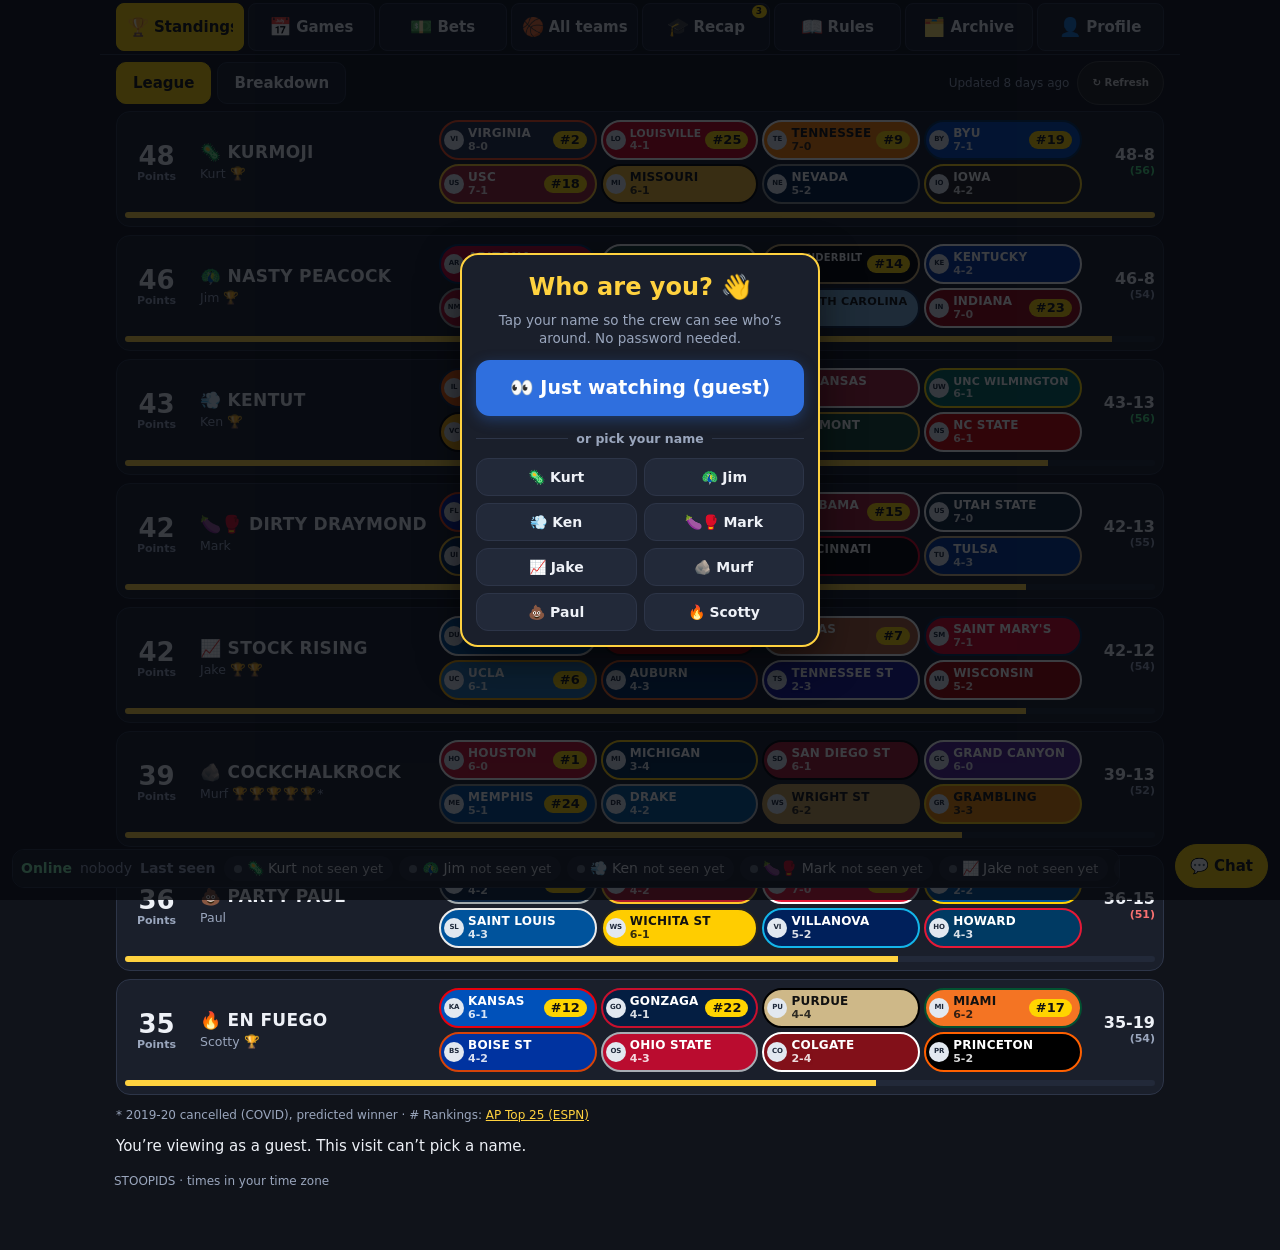
==== commit 0096e155: "Add an NFL tab in place of Stoopid Bet. NFL cards show the spread, total, and moneyline, with Copy a" ====
--- a/index.html
+++ b/index.html
@@ -3983,7 +3983,7 @@
   tname:s=>qbNm(s),dateET:g=>qbDate(g),link:()=>location.href.split('#')[0]+'#bets27',goRequest:()=>{tab='bets27';OB_VIEW='request'},waiting:()=>{try{const me=b27Who();return me&&U.doc&&U.doc.bets?U.doc.bets.filter(b=>s24Waiting(b,me)).length:0}catch(e){return 0}},navEl:()=>document.querySelector('a.nt[data-tab="bets27"]')||document.querySelector('a.nt[data-tab="bets"]'),
   get:async()=>{const r=await fetch(REQ_URL,{cache:'no-store'});if(!r.ok)throw 0;return r.text()},
   set:async txt=>{const w=await fetch(REQ_URL,{method:'POST',headers:{'Content-Type':'text/plain'},body:txt});if(!w.ok)throw 0},
-  placeBet:async(r,me)=>{const id=b27Rid(),at=new Date().toISOString(),built=r&&r.free?{text:b27Clean(r.txt)}:(r&&(r.gid||r.game))?b27ReqBet(r):{text:b27Clean(r.txt)};const text=built.text||b27Clean(r.txt);if(text){if(!r.lab||r.lab===r.txt)r.lab=text;r.txt=text}let rd=null;if(!r.free){try{const pinned=r&&r.rd&&s25ValidExtra({rd:r.rd},b27OwnerNames(),'open').rd;if(pinned&&pinned.k&&pinned.k!=='manual')rd=pinned}catch(e){}if(!rd)rd=built.rd;if(!rd||rd.k==='manual'){try{rd=S25.parse(text,r.start||at)}catch(_){}}}
+  placeBet:async(r,me)=>{const id=b27Rid(),at=new Date().toISOString(),built=r&&r.free?{text:b27Clean(r.txt)}:(r&&(r.gid||r.game))?b27ReqBet(r):{text:b27Clean(r.txt)};const text=built.text||b27Clean(r.txt);if(text){if(!r.lab||r.lab===r.txt)r.lab=text;r.txt=text}let rd=null;if(!r.free){try{const pinned=r&&r.rd&&s25ValidExtra({rd:r.rd},b27OwnerNames(),'open').rd;if(pinned&&pinned.k&&pinned.k!=='manual')rd=pinned}catch(e){}if(!rd)rd=built.rd;if(!rd||rd.k==='manual'){try{rd=S25.parse(text,r.start||at)}catch(_){}}}else{const n=nflReading(text,r.start||at);if(n){try{rd=s25ValidExtra({rd:n},b27OwnerNames(),'open').rd||n}catch(e){rd=n}}}
     const w=SHARED_UI.whenPack(r.wk,r.est,r.sid)||SHARED_UI.whenPack('unknown');
     const legs=b27Legs(r);if(legs)rd=null;
     const nb=Object.assign({id,backer:r.by,other:me,postedBy:me,postedAt:at,amt:r.amt,odds:{a:(r.odds||[1,1])[0],b:(r.odds||[1,1])[1]},text,status:'open',req:r.id,wk:w.wk,est:w.est,sid:w.sid},rd?{rd}:{},legs?{legs}:{});
@@ -3998,12 +3998,13 @@
 function stickTo(el){if(!el)return;if(window.S26W)window.S26W.user=true;const go=()=>{const mt=parseFloat(getComputedStyle(el).marginTop)||0;const y=Math.round(el.getBoundingClientRect().top+window.scrollY-obRows()-mt);if(Math.abs((window.scrollY||0)-y)>1)window.scrollTo(0,Math.max(0,y))};go();requestAnimationFrame(()=>requestAnimationFrame(go));setTimeout(go,80)}
 function obAlign(){const head=obLandEl();if(head)stickTo(head)}
 function betsLand(){if(tab!=='bets27'&&tab!=='bets')return;obAlign()}
-function b27IsViewWord(s){return /^(open|request|tally|form|write|all|stoopid)$/i.test(String(s||''))}
-function b27ApplyViewWord(s){s=String(s||'').toLowerCase();if(s==='request')OB_VIEW='request';else if(s==='write'||s==='form')OB_VIEW='form';else if(s==='tally')OB_VIEW='tally';else if(s==='stoopid')OB_VIEW='stoopid';else if(s==='all'||s==='open')OB_VIEW='all';else return false;return true}
-function b27ViewSlug(){if(typeof OB_VIEW==='undefined')return '';if(OB_VIEW==='request')return 'request';if(OB_VIEW==='form')return 'write';if(OB_VIEW==='stoopid')return 'stoopid';if(OB_VIEW==='tally')return 'tally';if(OB_VIEW==='all'||OB_VIEW==='open')return 'all';return ''}
+function b27IsViewWord(s){return /^(open|request|tally|form|write|all|stoopid|nfl)$/i.test(String(s||''))}
+function b27ApplyViewWord(s){s=String(s||'').toLowerCase();if(s==='request')OB_VIEW='request';else if(s==='write'||s==='form')OB_VIEW='form';else if(s==='tally')OB_VIEW='tally';else if(s==='stoopid')OB_VIEW='stoopid';else if(s==='nfl')OB_VIEW='nfl';else if(s==='all'||s==='open')OB_VIEW='all';else return false;return true}
+function b27ViewSlug(){if(typeof OB_VIEW==='undefined')return '';if(OB_VIEW==='request')return 'request';if(OB_VIEW==='form')return 'write';if(OB_VIEW==='stoopid')return 'stoopid';if(OB_VIEW==='nfl')return 'nfl';if(OB_VIEW==='tally')return 'tally';if(OB_VIEW==='all'||OB_VIEW==='open')return 'all';return ''}
 function obView(v){tab='bets27';
   if(v==='open')OB_VIEW='all';
   else if(v==='tally')OB_VIEW='tally';
+  else if(v==='nfl')OB_VIEW='nfl';
   else if(v==='stoopid'){OB_VIEW='stoopid';try{const me=typeof sbMe==='function'?sbMe():'';if(me&&window.SB&&SB.sel.indexOf(me)<0){SB.sel.unshift(me);SB.key=''}}catch(e){}}
   else OB_VIEW=v==='request'?'request':v==='all'?'all':'form';
   render();try{s24Put(true)}catch(e){}betsLand();if(v==='stoopid'&&typeof sbKick==='function')sbKick()}
@@ -4030,12 +4031,68 @@
   h+=`<h2>Settled bets <span class="note">${shown.length}</span></h2>`+s24FilterBar(done,me,'Search settled bets')+(shown.length?`<div class="b27-grid">${b27Cards(showN,me)}</div>`+(byN.length>60?'<p class="note">Showing the first 60.</p>':''):'<div class="card note">No settled bets match.</div>');
   return h}
 /*</BETS-TALLY>*/
+/* NFL sub-tab: ESPN scoreboard only. Cards reuse the Games look. No pool owners. Quick bet opens Request with the line filled in and does not add these games to Request's game list. */
+const NFL={list:[],st:'',busy:0,at:0,mode:'upcoming',q:'',open:new Set()};
+function nflCss(){if(document.getElementById('nflCss'))return;const s=document.createElement('style');s.id='nflCss';s.textContent='html body .ggrid>.gm.nfl:not(.gfin){display:block!important}html body .ggrid>.gm.nfl .gside{display:flex!important;align-items:center;width:100%;gap:8px}html body .ggrid>.gm.nfl .gside .nm{flex:1 1 auto;min-width:0;display:flex;align-items:center;gap:6px}html body .ggrid>.gm.nfl .gside .sc2{margin-left:auto;flex:0 0 auto}html body .ggrid>.gm.nfl .nml{font-weight:800;font-size:13px;white-space:nowrap}html body .ggrid>.gm.nfl .gbody .gside{display:flex!important;align-items:center;width:100%}';document.head.appendChild(s)}
+function nflMlNum(s){const n=parseInt(String(s==null?'':s).replace(/[^\d+-]/g,''),10);return isFinite(n)&&n!==0?n:null}
+function nflParse(j){return ((j&&j.events)||[]).map(ev=>{const c=(ev.competitions||[])[0];if(!c)return null;const comps=c.competitors||[];
+  const side=ha=>{const x=comps.find(z=>z.homeAway===ha);if(!x||!x.team)return null;const tm=x.team,rec=(x.records&&x.records[0]&&x.records[0].summary)||'';return {id:String(tm.id||ha),short:tm.shortDisplayName||tm.abbreviation||tm.name||ha,name:tm.displayName||tm.name||'',abbr:tm.abbreviation||'',score:x.score!=null&&x.score!==''?+x.score:null,color:(tm.color||'').replace('#',''),logo:tm.logo||'',rec,owners:[]}};
+  const away=side('away'),home=side('home');if(!away||!home)return null;const ty=(c.status&&c.status.type)||{},status=ty.state==='post'?'final':ty.state==='in'?'live':'scheduled';
+  if(away.score!=null&&home.score!=null){away.win=away.score>home.score;home.win=home.score>away.score}
+  const odds=(c.odds||[])[0]||{},ml=odds.moneyline||{},aml=nflMlNum(ml.away&&ml.away.close&&ml.away.close.odds),hml=nflMlNum(ml.home&&ml.home.close&&ml.home.close.odds);
+  const favAway=!!(odds.awayTeamOdds&&odds.awayTeamOdds.favorite),favHome=!!(odds.homeTeamOdds&&odds.homeTeamOdds.favorite);
+  const fav=favAway?away:favHome?home:null,dog=fav===away?home:fav===home?away:null,sp=odds.spread!=null&&isFinite(+odds.spread)?Math.abs(+odds.spread):null;
+  const line=(odds.details||odds.overUnder!=null||aml!=null||hml!=null)?{fav:fav?fav.id:null,fav_name:fav?fav.short:'',dog:dog?dog.id:null,sp:sp>0?sp:null,ou:odds.overUnder!=null&&isFinite(+odds.overUnder)?+odds.overUnder:null,p:(odds.provider&&(odds.provider.displayName||odds.provider.name))||'',aml,hml,type:status==='final'?'close':'open'}:null;
+  let day='';try{day=S25.etDay(ev.date)}catch(e){}
+  return {id:String(ev.id),start:ev.date||'',day,status,away,home,line,neutral:!!c.neutralSite,kind:'nfl',_lv:status==='live'?{detail:ty.shortDetail||'Live'}:null}}).filter(Boolean)}
+function nflLoad(force){if(NFL.busy)return;if(!force&&NFL.st==='ok'&&Date.now()-NFL.at<60000)return;NFL.busy=1;if(NFL.st!=='ok')NFL.st='load';
+  fetch(S25.ESPN+'football/nfl/scoreboard',{credentials:'omit',cache:'no-store'}).then(r=>{if(!r.ok)throw 0;return r.json()}).then(j=>{NFL.list=nflParse(j);NFL.st='ok';NFL.at=Date.now()}).catch(()=>{if(NFL.st!=='ok')NFL.st='err'}).then(()=>{NFL.busy=0;if(typeof OB_VIEW!=='undefined'&&OB_VIEW==='nfl'&&typeof render==='function')render()})}
+function nflChip(s){const bg='#'+(s.color||'3a4256'),fg=textOn(bg),ini=esc(initials(s.short||s.name)),logo=s.logo?`<img src="${esc(s.logo)}" alt="" loading="lazy" onerror="this.outerHTML='<span class=nologo>${ini}</span>'">`:`<span class="nologo" aria-hidden="true">${ini}</span>`;
+  const url='https://www.espn.com/nfl/team/_/id/'+encodeURIComponent(s.id),rec=s.rec?`<span class="grec">${esc(s.rec)}</span>`:'';
+  return `<a class="chip big" href="${url}" target="_blank" rel="noopener" title="${esc(s.name)}" onclick="event.stopPropagation()" style="background:${bg};color:${fg}">${logo}<span class="cn one">${esc(s.short)}</span>${rec}</a>`}
+function nflMl(g,s){if(!g.line)return '';const n=s===g.away?g.line.aml:g.line.hml;return n==null?'':fml(n)}
+function nflFoot(g){const fin=g.status==='final',base=lineTxt(g.line,g.away.short,g.home.short,fin);const bits=[];if(g.line&&g.line.aml!=null)bits.push(g.away.short+' '+fml(g.line.aml));if(g.line&&g.line.hml!=null)bits.push(g.home.short+' '+fml(g.line.hml));const ml=bits.length?' · ML '+bits.join(' / '):'';
+  if(base)return base.replace(/( <span class="mut">)/,ml+'$1')+(base.includes('<span class="mut">')?'':ml);if(ml)return 'Line: '+ml.replace(/^ · /,'');return fin?'<span class="mut">No betting line on file for this game.</span>':'<span class="mut">📭 line not posted yet</span>'}
+function nflRow(g,s,home){const fin=g.status==='final',live=g.status==='live',lose=fin&&s.score!=null&&!s.win,tag=g.line?(String(g.line.dog)===String(s.id)?' <span title="betting underdog">🐶</span>':(String(g.line.fav)===String(s.id)?' <span title="betting favorite">⭐</span>':'')):'';
+  const ml=nflMl(g,s),sc=(fin||live)&&s.score!=null?esc(String(s.score)):'';
+  return `<div class="gside${lose?' lose':''}"><div class="nm">${nflChip(s)}${home&&!g.neutral?'<span class="ghome" title="Home">🏠</span>':''}${tag}${ml?`<span class="nml">${esc(ml)}</span>`:''}</div><div class="sc2">${sc}</div></div>`}
+function nflBtn(g){if(!qbOk(g))return '';const id=String(g.id),open=qbG===id;
+  return `<button type="button" class="s27-copy qb-btn" aria-expanded="${open}" aria-label="Quick bet: ${esc(qbNm(g.away))} vs ${esc(qbNm(g.home))}" onclick="nflToggle('${esc(id)}')"><svg class="qb-bolt" viewBox="0 0 24 24" width="1em" height="1em" fill="currentColor" aria-hidden="true" focusable="false"><path d="M13 2 4 14h7l-1 8 9-12h-7z"/></svg> Quick bet</button>`}
+function nflSheet(g){if(!qbOk(g)||qbG!==String(g.id)||typeof SHARED_UI==='undefined'||!SHARED_UI.qbSheet)return '';const id=esc(g.id);
+  return SHARED_UI.qbSheet(g,SHARED_UI.qbOptions(g,{name:qbNm,date:qbDate(g)}),{e:esc,name:qbNm,date:qbDate(g),close:()=>`onclick="nflToggle(null)"`,blank:()=>`onclick="nflPick('${id}',null,0)"`,pick:(k,i)=>`onclick="nflPick('${id}','${k}',${i})"`,ml:i=>`onclick="nflPick('${id}','ml',${i})"`})}
+function nflCard(g){const fin=g.status==='final',live=g.status==='live',head=`<span>${fin?'':live?'<b class="good">LIVE</b>'+(g._lv&&g._lv.detail?' <span class="mut">'+esc(g._lv.detail)+'</span>':''):'<b>'+gTime(g)+'</b>'}</span>`;
+  const inner=`<div class="gh">${head}<div class="gbtns">${s29GameBtn(g)}${nflBtn(g)}</div></div>${nflRow(g,g.away)}${nflRow(g,g.home,true)}<div class="gl">${nflFoot(g)}</div>`;
+  if(fin){const id=String(g.id),op=NFL.open.has(id),sc=s=>`${esc(s.short||'')} ${s.score!=null?s.score:''}`;
+    return `<div class="gm nfl gfin${op?' open':''}"${s24Attr('g',g.id)}><button type="button" class="gsum" data-nfl="${esc(id)}" aria-expanded="${op}" onclick="nflFin(this.dataset.nfl)"><span class="gst">FINAL</span><span class="${g.away.win?'w':''}">${sc(g.away)}</span><span class="mut">·</span><span class="${g.home.win?'w':''}">${sc(g.home)}</span><span class="gch" aria-hidden="true">${op?'▾':'▸'}</span></button><div class="gbody"${op?'':' hidden'}>${inner}</div></div>`}
+  return `<div class="gm nfl"${s24Attr('g',g.id)}>${inner}<div class="gsp" aria-hidden="true"></div>${nflSheet(g)}</div>`}
+function nflToggle(id){qbG=(id==null||qbG===String(id))?null:String(id);qbMsg='';render()}
+function nflFin(id){id=String(id);NFL.open.has(id)?NFL.open.delete(id):NFL.open.add(id);render()}
+function nflFill(g,k,i){if(!(typeof RQ!=='undefined'&&RQ)||!RQ.S)return;RQ.prefill('',null,0);const f=RQ.S.f,d=qbDate(g),day=g.day||'';
+  f.gid='';f.whenPick=true;f.wk='date';f.est=day;f.expPick=true;f.mode='d';if(!(+f.n>0))f.n=3;
+  if(k==='sp'||k==='ou'){const row=(SHARED_UI.qbOptions(g,{name:qbNm,date:d})||[]).find(x=>x.k===k),s=row&&row.s[i];f.text=s?s.txt:'';f.lineBase=f.text;
+    if(k==='ou'&&g.line&&g.line.ou!=null)f.rd={k:'total',t:qbNm(g.away),o:qbNm(g.home),l:+g.line.ou,ou:+i===0?'o':'u',sp:'nfl',d:day};
+    else{let rd=null;try{rd=S25.parse(f.text,g.start)}catch(e){}if(rd&&rd.k&&rd.k!=='manual')f.rd=rd}}
+  else if(k==='ml'){const q=SHARED_UI.mlQuote(g),side=i?g.home:g.away,other=i?g.away:g.home;f.text=qbNm(side)+' ML v '+qbNm(other);f.lineBase=f.text;
+    if(q){f.odds=[q.a,q.b];f.oddC=q.a!==q.b;f.oddTxt=q.label==='Even'?'':q.label;f.lineKind='ml';const fav=String(side.id)===String(q.favId);f.rd={k:'ml',ml:1,t:qbNm(side),o:qbNm(other),l:null,sp:'nfl',d:day,fav:fav?qbNm(side):qbNm(other)}}}
+  else{f.text=SHARED_UI.qbBlankText(g,{name:qbNm,date:d});f.lineBase=f.text}}
+function nflPick(id,k,i){const g=(NFL.list||[]).find(x=>String(x.id)===String(id));if(!g||!qbOk(g))return;if(!(typeof RQ!=='undefined'&&RQ)){qbMsg='Request a bet is unavailable right now.';render();return}
+  nflFill(g,k,i);qbG=null;qbMsg='';tab='bets27';OB_VIEW='request';render();betsLand()}
+function vNfl(){nflCss();if(!NFL.st){NFL.st='load';nflLoad();return '<div class="card">'+(typeof ballLoader==='function'?ballLoader():'Loading NFL games…')+'</div>'}
+  if(NFL.st==='load')return '<div class="card">'+(typeof ballLoader==='function'?ballLoader():'Loading NFL games…')+'</div>';
+  if(NFL.st==='err')return '<div class="card">Couldn’t load NFL games. <button type="button" class="btn sec" onclick="nflLoad(true)">Try again</button></div>';
+  const ups=NFL.list.filter(g=>g.status!=='final'),fin=NFL.list.filter(g=>g.status==='final');
+  let list=(NFL.mode==='scores'?fin.slice().reverse():ups.slice());
+  if(NFL.q){const q=NFL.q.toLowerCase();list=list.filter(g=>[g.away,g.home].some(s=>((s.short||'')+' '+(s.name||'')+' '+(s.abbr||'')).toLowerCase().includes(q)))}
+  if(NFL.mode!=='scores')list.sort((a,b)=>String(a.start).localeCompare(String(b.start)));
+  let h=`<div class="segrow"><div class="rkseg" role="group" aria-label="NFL view"><button type="button" class="rkseg-b${NFL.mode!=='scores'?' on':''}" aria-pressed="${NFL.mode!=='scores'}" onclick="NFL.mode='upcoming';render()">Upcoming</button><button type="button" class="rkseg-b${NFL.mode==='scores'?' on':''}" aria-pressed="${NFL.mode==='scores'}" onclick="NFL.mode='scores';render()">Past games</button></div><button type="button" class="rkseg-b segref" aria-label="Refresh NFL games" onclick="nflLoad(true)">&#8635; Refresh</button></div><div class="gfone"><div class="gf3"><div class="gf2 gfpills"><input type="search" class="gf2-s gq${NFL.q?' on':''}" aria-label="Search teams" placeholder="Search teams" value="${esc(NFL.q)}" onchange="NFL.q=this.value.trim();render()"></div></div></div>`;
+  if(!list.length)return h+'<div class="card">'+(NFL.list.length?'Nothing matches that search.':NFL.mode==='scores'?'No finished NFL games on this week’s slate.':'No upcoming NFL games on this week’s slate.')+'</div>';
+  let cur=null;list.forEach(g=>{const k=gKey(g);if(k!==cur){if(cur!==null)h+='</div>';cur=k;h+=`<div class="gday">${esc(s29eDayPfx(k)+etLabel(k))}</div><div class="ggrid">`}h+=nflCard(g)});
+  if(cur!==null)h+='</div>';return h}
 function obToggle(){
   /*<BETS-TALLY>*/if(!SHOW_OLD_BETS||tab==='bets27'){const entry=OB_VIEW==='form'||OB_VIEW==='request',all=OB_VIEW==='all'||OB_VIEW==='open',tally=OB_VIEW==='tally';
     const sg=(k,on,t,id)=>`<button type="button" class="${on?'on':''}" aria-pressed="${on}" data-ob="${k}"${id?` id="${id}"`:''} onclick="obView('${k}')">${t}</button>`;
     const old=SHOW_OLD_BETS?`<button type="button" data-ob="bets" onclick="obGo('bets')">2025-26 (old)</button>`:'';
-    const sbOn=OB_VIEW==='stoopid';
-    return `<div class="tabs ob-seg ob-desk" role="group" aria-label="Bets">${sg('form',entry,'Make A Bet','b27Ob_form')}${sg('all',all,'All Bets','b27Ob_all')}${sg('stoopid',sbOn,'Stoopid Bet','b27Ob_sb')}${sg('tally',tally,'Tally','b27Ob_tally')}${old}</div><div class="tabs ob-seg ob-phone" role="group" aria-label="Bets">${sg('request',OB_VIEW==='request','Request')}${sg('form',OB_VIEW==='form','Write it Up')}${sg('all',all,'All Bets')}${sg('stoopid',sbOn,'Stoopid Bet')}${sg('tally',tally,'Tally')}${old}</div>`}/*</BETS-TALLY>*/
+    return `<div class="tabs ob-seg ob-desk" role="group" aria-label="Bets">${sg('form',entry,'Make A Bet','b27Ob_form')}${sg('all',all,'All Bets','b27Ob_all')}${sg('nfl',OB_VIEW==='nfl','NFL','b27Ob_nfl')}${sg('tally',tally,'Tally','b27Ob_tally')}${old}</div><div class="tabs ob-seg ob-phone" role="group" aria-label="Bets">${sg('request',OB_VIEW==='request','Request')}${sg('form',OB_VIEW==='form','Write it Up')}${sg('all',all,'All Bets')}${sg('nfl',OB_VIEW==='nfl','NFL')}${sg('tally',tally,'Tally')}${old}</div>`}/*</BETS-TALLY>*/
   const seg=(k,t,bd)=>`<button type="button" class="${tab===k?'on':''}" aria-pressed="${tab===k}" data-ob="${k}"${tab!==k&&bd?' aria-label="'+t+', new bets"':''} onclick="obGo('${k}')">${t}${tab===k?'':bd}</button>`;
   return `<div class="tabs ob-seg" role="group" aria-label="Bets season">${seg('bets27','2026-27',b27Badge())}${seg('bets','2025-26 (old)',nbBadge('bets'))}</div>`;
 }
@@ -4054,6 +4111,7 @@
     return whoWarn()+`<div class="entry-pair" data-focus="${focus}"><div class="entry-col entry-rq${focus==='request'?' is-on':''}">${rq}</div><div class="entry-col entry-wiu${focus==='form'?' is-on':''}">${wiu}</div></div>`}
   VIEWS.bets27=()=>{if(OB_VIEW==='open')OB_VIEW='all';
     const entry=OB_VIEW==='form'||OB_VIEW==='request';
+    if(OB_VIEW==='nfl')return obToggle()+vNfl()+b27Fine();
     if(OB_VIEW==='stoopid')return obToggle()+(typeof sbView==='function'?sbView():'')+b27Fine();
     if(OB_VIEW==='tally')return obToggle()+vTally()+b27Fine();
     return obToggle()+(entry?entryPair():((typeof RQ!=='undefined'&&RQ?RQ.pinned(false,true):'')+vB27()))+b27Fine()};VIEWS.bets=()=>obToggle()+vBets();NAVSHORT.bets27='Bets';/*</ONE-BETS>*/
@@ -4348,7 +4406,16 @@
 function s25PairDay(r){if(!r||!r.t||!r.o||typeof D==='undefined'||!D||!D.games)return r&&r.d||'';
   const eq=(a,b)=>String(a||'').toLowerCase()===String(b||'').toLowerCase(),hit=g=>g&&g.home&&g.away&&((eq(g.home.short,r.t)||eq(g.away.short,r.t))&&(eq(g.home.short,r.o)||eq(g.away.short,r.o)));
   if(r.d&&D.games.some(g=>g.day===r.d&&hit(g)))return r.d;const all=D.games.filter(hit);return all.length===1&&all[0].day?all[0].day:(r.d||'')}
-function s25BetRd(b){const r=b&&b.rd;let out=null;if(r&&r.k&&r.k!=='manual'&&r.t&&r.o)out=r;else{try{const p=S25.parse((b&&b.text)||'',b&&(b.created_at||b.postedAt));if(p&&p.k&&p.k!=='manual')out=p}catch(e){}}if(!out)return r||null;const d=s25PairDay(out);return d&&d!==out.d?Object.assign({},out,{d:d}):out}
+function nflReading(text,when){let p=null;try{p=S25.parse(text,when||new Date().toISOString())}catch(e){}
+  if(p&&p.k&&p.k!=='manual'&&p.sp==='nfl')return p;
+  const t=String(text||'').replace(/\s+/g,' ').trim(),m=/^(.*?)\s+ML\s+v\s+(.*)$/i.exec(t);
+  if(!m||S25.sportOf(t)!=='nfl')return null;
+  let d='';try{const dt=S25.dateFrom(t,S25.etDay(when||new Date()));if(dt)d=dt.d}catch(e){}
+  if(!d){try{d=S25.etDay(when||new Date())}catch(e){}}
+  const a=m[1].trim(),b=m[2].replace(/,.*$/,'').trim();
+  return a&&b&&d?{k:'ml',ml:1,t:a,o:b,l:null,sp:'nfl',d}:null}
+function s25BetRd(b){const r=b&&b.rd;let out=null;if(r&&r.k&&r.k!=='manual'&&r.t&&r.o)out=r;else{try{const p=S25.parse((b&&b.text)||'',b&&(b.created_at||b.postedAt));if(p&&p.k&&p.k!=='manual')out=p}catch(e){}}
+  if(!out||out.k==='manual'){const n=nflReading((b&&b.text)||'',b&&(b.created_at||b.postedAt));if(n)out=n}if(!out)return r||null;const d=s25PairDay(out);return d&&d!==out.d?Object.assign({},out,{d:d}):out}
 function s25CardRd(b){/*<S29D-AUTO>*/const rd=s25BetRd(b),an=(b.status==='open'&&b.kind!=='pool'&&s29AutoOK(b.rd))?s29AutoHtml(true):'';/*</S29D-AUTO>*/if(b.kind==='pool'||!(rd||b.src))return an;const show=rd&&rd.k!=='manual';const manual=b.rd&&!show;return an+`<div class="s25rdc" data-s25-card-rd="${show?rd.k:(b.rd?b.rd.k:'')}">${show?'Read as: '+s25RdLine(rd):manual?'Read as: '+s25RdLine(b.rd):''}${b.src?`${show||b.rd?' · ':''}from the final score: ${esc(b.src.sc)}`:''}</div>`}
 function s25Key(r){return r.sp+'|'+r.d}
 /* The published schedule already has the final. Use it when the browser scoreboard request fails, so one rejected request does not hide every suggestion for 10 minutes. */
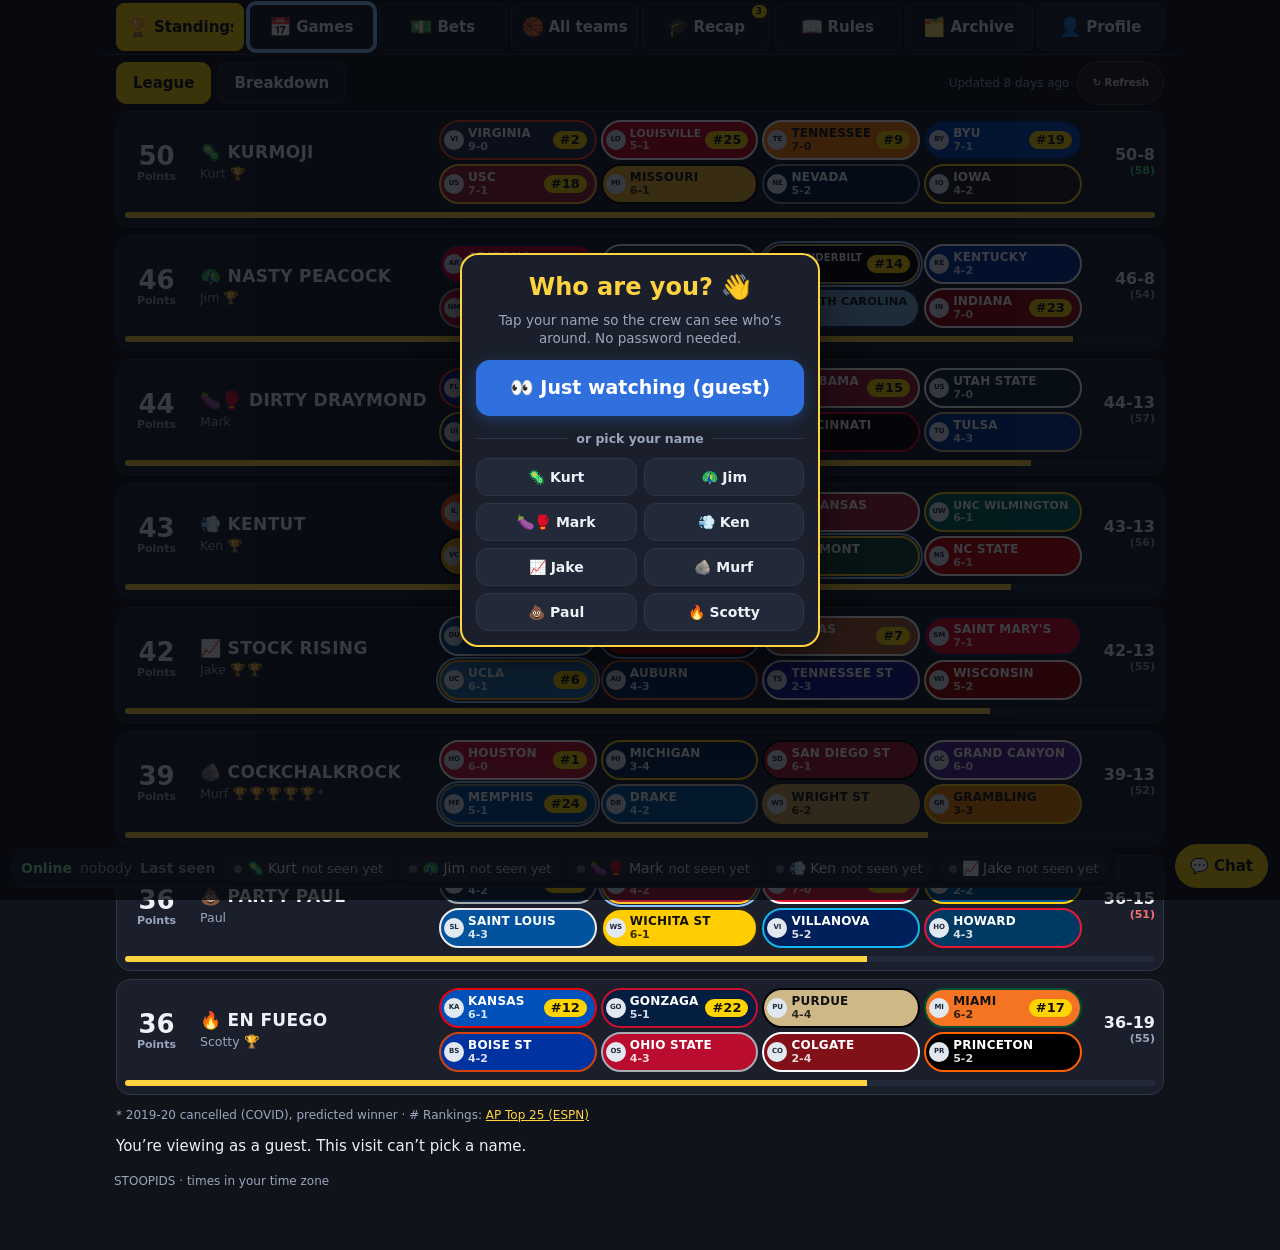
==== commit 50c5c5c7: "Say All Stoops when copy text includes every other manager. Request copy was built inside the reques" ====
--- a/index.html
+++ b/index.html
@@ -3979,7 +3979,7 @@
 const RQ=(typeof SHARED_UI!=='undefined'&&SHARED_UI.Requests)?SHARED_UI.Requests({maxText:PULK.maxText,change:"presAsk();return false",
   e:esc,me:()=>b27Who(),lockHtml:()=>b27LockHtml('request'),others:()=>b27Others().map(n=>({id:n,emoji:ownerEmoji(n),nick:TN(n)})),nick:n=>TN(n),real:n=>PN(n),
   canWrite:()=>!DEMO&&!!b27Who()&&b27OwnerNames().includes(b27Who()),amounts:PULK.amounts,
-  seasonId:()=>b27Season(),games:()=>(D.games||[]).filter(g=>g&&g.home&&g.away).map(g=>({id:String(g.id),g,start:g.start,status:g.status,period:g.period||null,label:qbNm(g.away)+' vs '+qbNm(g.home)+' · '+qbDate(g)})),
+  seasonId:()=>b27Season(),games:()=>rqGames(),
   tname:s=>qbNm(s),dateET:g=>qbDate(g),link:()=>location.href.split('#')[0]+'#bets27',goRequest:()=>{tab='bets27';OB_VIEW='request'},waiting:()=>{try{const me=b27Who();return me&&U.doc&&U.doc.bets?U.doc.bets.filter(b=>s24Waiting(b,me)).length:0}catch(e){return 0}},navEl:()=>document.querySelector('a.nt[data-tab="bets27"]')||document.querySelector('a.nt[data-tab="bets"]'),
   get:async()=>{const r=await fetch(REQ_URL,{cache:'no-store'});if(!r.ok)throw 0;return r.text()},
   set:async txt=>{const w=await fetch(REQ_URL,{method:'POST',headers:{'Content-Type':'text/plain'},body:txt});if(!w.ok)throw 0},
@@ -3990,6 +3990,14 @@
     const back=await b27Write(cur=>{if(cur.some(c=>c.id===id))return cur;let n=b27MaxN(cur);return cur.concat([Object.assign({},nb,{n:n+1,created_at:at,settled_at:null})])},cur=>cur.some(c=>c.id===id));b27Apply(back)},
   watchExpiry:()=>OB_VIEW==='all'||OB_VIEW==='open',reqMatch:r=>s24ReqMatch(r),
   render:()=>{if(tab==='bets27'&&(OB_VIEW==='request'||OB_VIEW==='form'||OB_VIEW==='all'||OB_VIEW==='open'))render()},ping:()=>{try{betBlip()}catch(e){}}}):null;
+function stoopRoster(){return [...new Set((typeof b27OwnerNames==='function'?b27OwnerNames():[]).map(n=>b27MgrShort(n)).filter(Boolean))]}
+function stoopOppLabel(names){const list=(names||[]).map(n=>String(n||'').trim()).filter(Boolean);if(list.length<=1)return list[0]||'';const roster=stoopRoster(),have=new Set(list);if(list.length===7&&roster.length===8&&have.size===7&&list.every(n=>roster.includes(n)))return 'All Stoops';if(list.length>=2&&list.length<=6)return list.length+' Stoops';if(list.length>=7)return 'All Stoops';return list.join(', ')}
+function foldOppLine(line){const i=String(line||'').indexOf(' v ');if(i<0)return line;const roster=new Set(stoopRoster());if(!roster.size)return line;const bits=line.slice(i+3).split(',');const names=[];let suffix='';for(let p=0;p<bits.length;p++){let tok=bits[p];if(p===bits.length-1){const cut=tok.search(/\s*(?:·|—|💣|💥|\beach\b)/);if(cut>=0){suffix=tok.slice(cut);tok=tok.slice(0,cut)}}const name=tok.trim();if(!name||!roster.has(name))return line;names.push(name)}if(names.length<2)return line;return line.slice(0,i+3)+stoopOppLabel(names)+suffix}
+function foldCopyText(text){const s=String(text==null?'':text);if(!s)return s;const lines=s.split('\n');let changed=false;for(let n=0;n<lines.length;n++){const next=foldOppLine(lines[n]);if(next!==lines[n]){lines[n]=next;changed=true}}return changed?lines.join('\n'):s}
+function copyOppFold(text){return foldCopyText(text)}
+if(RQ){const ct=RQ.copyText.bind(RQ),wt=RQ.waText.bind(RQ);RQ.copyText=function(r,kind,acc){return copyOppFold(ct(r,kind,acc),r,acc)};RQ.waText=function(r,kind,acc){return copyOppFold(wt(r,kind,acc),r,acc)};RQ.parlayText=RQ.copyText}
+if(typeof navigator!=='undefined'&&navigator.clipboard&&navigator.clipboard.writeText){const write0=navigator.clipboard.writeText.bind(navigator.clipboard);navigator.clipboard.writeText=function(t){return write0(foldCopyText(t))}}
+if(typeof Document!=='undefined'&&Document.prototype.execCommand){const exec0=Document.prototype.execCommand;Document.prototype.execCommand=function(cmd){if(String(cmd).toLowerCase()==='copy'){const el=document.activeElement;if(el&&el.tagName==='TEXTAREA'&&el.value)el.value=foldCopyText(el.value)}return exec0.apply(this,arguments)}}
 /*</STEP8-REQUEST>*/
 let OB_VIEW='form';   // Bets tab: 'form' = 2026-27 (New bet form + bet list), 'tally' = person table + Who owes who for 2026-27
 function obLandEl(){const row=[...document.querySelectorAll('#main>.tabs.ob-seg')].pop();if(!row)return null;let n=row.nextElementSibling;while(n&&n.classList&&(n.classList.contains('ob-seg')||n.classList.contains('s24nf')))n=n.nextElementSibling;if(!n)return null;if(n.classList.contains('entry-pair'))return n.querySelector('.entry-col.is-on .entry-hd')||n.querySelector('.entry-hd');return n.matches('h2,h3')?n:(n.querySelector('h2,h3,.entry-hd')||n)}
@@ -4033,7 +4041,7 @@
 /*</BETS-TALLY>*/
 /* NFL sub-tab: ESPN scoreboard only. Cards reuse the Games look. No pool owners. Quick bet opens Request with the line filled in and does not add these games to Request's game list. */
 const NFL={list:[],st:'',busy:0,at:0,mode:'upcoming',q:'',open:new Set()};
-function nflCss(){if(document.getElementById('nflCss'))return;const s=document.createElement('style');s.id='nflCss';s.textContent='html body .ggrid>.gm.nfl:not(.gfin){display:block!important}html body .ggrid>.gm.nfl .gside{display:flex!important;align-items:center;width:100%;gap:8px}html body .ggrid>.gm.nfl .gside .nm{flex:1 1 auto;min-width:0;display:flex;align-items:center;gap:6px}html body .ggrid>.gm.nfl .gside .sc2{margin-left:auto;flex:0 0 auto}html body .ggrid>.gm.nfl .nml{font-weight:800;font-size:13px;white-space:nowrap}html body .ggrid>.gm.nfl .gbody .gside{display:flex!important;align-items:center;width:100%}';document.head.appendChild(s)}
+function nflCss(){if(document.getElementById('nflCss'))return;const s=document.createElement('style');s.id='nflCss';s.textContent='html body .ggrid>.gm.nfl:not(.gfin){display:block!important}html body .ggrid>.gm.nfl .gside{display:flex!important;align-items:center;width:100%;gap:8px}html body .ggrid>.gm.nfl .gside .nm{flex:1 1 auto;min-width:0;display:flex;align-items:center;gap:6px}html body .ggrid>.gm.nfl .gside .sc2{margin-left:auto;flex:0 0 auto}html body .ggrid>.gm.nfl .gbody .gside{display:flex!important;align-items:center;width:100%}html body #main>.nfl-wrap>.nfl-bar{display:flex!important;flex-flow:row nowrap!important;align-items:center!important;justify-content:flex-start!important;gap:6px!important;width:100%!important;max-width:100%!important;margin:0 0 8px!important;position:static!important;top:auto!important}html body #main>.nfl-wrap>.nfl-bar>.nfl-pill{flex:0 0 auto!important;width:auto!important;height:28px!important;min-height:28px!important;max-height:28px!important;margin:0!important;padding:0 8px!important;border-radius:8px!important;border:1px solid var(--line,#2d3548)!important;background:var(--card,#1b2030)!important;color:var(--tx,#eee)!important;font:inherit!important;font-size:12px!important;font-weight:800!important;line-height:26px!important;white-space:nowrap!important;cursor:pointer}html body #main>.nfl-wrap>.nfl-bar>.nfl-pill.on{background:var(--pill,#FFD400)!important;color:var(--pill-ink,#111)!important;border-color:var(--pill,#FFD400)!important}html body #main>.nfl-wrap>.nfl-bar>.nfl-q{flex:0 1 96px!important;width:96px!important;min-width:72px!important;max-width:96px!important;height:28px!important;min-height:28px!important;max-height:28px!important;margin:0!important;padding:0 8px!important;border-radius:8px!important;border:1px solid var(--line,#2d3548)!important;background:#121722!important;color:inherit!important;font:inherit!important;font-size:12px!important;line-height:26px!important}html body #main>.nfl-wrap>.gday{position:static!important;margin:8px 0 4px!important;clear:both}@media (min-width:1000px){html body #main>.nfl-wrap>.nfl-bar>.nfl-q{flex-basis:150px!important;width:150px!important;max-width:150px!important}}';document.head.appendChild(s)}
 function nflMlNum(s){const n=parseInt(String(s==null?'':s).replace(/[^\d+-]/g,''),10);return isFinite(n)&&n!==0?n:null}
 function nflParse(j){return ((j&&j.events)||[]).map(ev=>{const c=(ev.competitions||[])[0];if(!c)return null;const comps=c.competitors||[];
   const side=ha=>{const x=comps.find(z=>z.homeAway===ha);if(!x||!x.team)return null;const tm=x.team,rec=(x.records&&x.records[0]&&x.records[0].summary)||'';return {id:String(tm.id||ha),short:tm.shortDisplayName||tm.abbreviation||tm.name||ha,name:tm.displayName||tm.name||'',abbr:tm.abbreviation||'',score:x.score!=null&&x.score!==''?+x.score:null,color:(tm.color||'').replace('#',''),logo:tm.logo||'',rec,owners:[]}};
@@ -4050,12 +4058,10 @@
 function nflChip(s){const bg='#'+(s.color||'3a4256'),fg=textOn(bg),ini=esc(initials(s.short||s.name)),logo=s.logo?`<img src="${esc(s.logo)}" alt="" loading="lazy" onerror="this.outerHTML='<span class=nologo>${ini}</span>'">`:`<span class="nologo" aria-hidden="true">${ini}</span>`;
   const url='https://www.espn.com/nfl/team/_/id/'+encodeURIComponent(s.id),rec=s.rec?`<span class="grec">${esc(s.rec)}</span>`:'';
   return `<a class="chip big" href="${url}" target="_blank" rel="noopener" title="${esc(s.name)}" onclick="event.stopPropagation()" style="background:${bg};color:${fg}">${logo}<span class="cn one">${esc(s.short)}</span>${rec}</a>`}
-function nflMl(g,s){if(!g.line)return '';const n=s===g.away?g.line.aml:g.line.hml;return n==null?'':fml(n)}
-function nflFoot(g){const fin=g.status==='final',base=lineTxt(g.line,g.away.short,g.home.short,fin);const bits=[];if(g.line&&g.line.aml!=null)bits.push(g.away.short+' '+fml(g.line.aml));if(g.line&&g.line.hml!=null)bits.push(g.home.short+' '+fml(g.line.hml));const ml=bits.length?' · ML '+bits.join(' / '):'';
-  if(base)return base.replace(/( <span class="mut">)/,ml+'$1')+(base.includes('<span class="mut">')?'':ml);if(ml)return 'Line: '+ml.replace(/^ · /,'');return fin?'<span class="mut">No betting line on file for this game.</span>':'<span class="mut">📭 line not posted yet</span>'}
+function nflFoot(g){const fin=g.status==='final';return lineTxt(g.line,g.away.short,g.home.short,fin)||(fin?'<span class="mut">No betting line on file for this game.</span>':'<span class="mut">📭 line not posted yet</span>')}
 function nflRow(g,s,home){const fin=g.status==='final',live=g.status==='live',lose=fin&&s.score!=null&&!s.win,tag=g.line?(String(g.line.dog)===String(s.id)?' <span title="betting underdog">🐶</span>':(String(g.line.fav)===String(s.id)?' <span title="betting favorite">⭐</span>':'')):'';
-  const ml=nflMl(g,s),sc=(fin||live)&&s.score!=null?esc(String(s.score)):'';
-  return `<div class="gside${lose?' lose':''}"><div class="nm">${nflChip(s)}${home&&!g.neutral?'<span class="ghome" title="Home">🏠</span>':''}${tag}${ml?`<span class="nml">${esc(ml)}</span>`:''}</div><div class="sc2">${sc}</div></div>`}
+  const sc=(fin||live)&&s.score!=null?esc(String(s.score)):'';
+  return `<div class="gside${lose?' lose':''}"><div class="nm">${nflChip(s)}${home&&!g.neutral?'<span class="ghome" title="Home">🏠</span>':''}${tag}</div><div class="sc2">${sc}</div></div>`}
 function nflBtn(g){if(!qbOk(g))return '';const id=String(g.id),open=qbG===id;
   return `<button type="button" class="s27-copy qb-btn" aria-expanded="${open}" aria-label="Quick bet: ${esc(qbNm(g.away))} vs ${esc(qbNm(g.home))}" onclick="nflToggle('${esc(id)}')"><svg class="qb-bolt" viewBox="0 0 24 24" width="1em" height="1em" fill="currentColor" aria-hidden="true" focusable="false"><path d="M13 2 4 14h7l-1 8 9-12h-7z"/></svg> Quick bet</button>`}
 function nflSheet(g){if(!qbOk(g)||qbG!==String(g.id)||typeof SHARED_UI==='undefined'||!SHARED_UI.qbSheet)return '';const id=esc(g.id);
@@ -4067,14 +4073,17 @@
   return `<div class="gm nfl"${s24Attr('g',g.id)}>${inner}<div class="gsp" aria-hidden="true"></div>${nflSheet(g)}</div>`}
 function nflToggle(id){qbG=(id==null||qbG===String(id))?null:String(id);qbMsg='';render()}
 function nflFin(id){id=String(id);NFL.open.has(id)?NFL.open.delete(id):NFL.open.add(id);render()}
-function nflFill(g,k,i){if(!(typeof RQ!=='undefined'&&RQ)||!RQ.S)return;RQ.prefill('',null,0);const f=RQ.S.f,d=qbDate(g),day=g.day||'';
-  f.gid='';f.whenPick=true;f.wk='date';f.est=day;f.expPick=true;f.mode='d';if(!(+f.n>0))f.n=3;
-  if(k==='sp'||k==='ou'){const row=(SHARED_UI.qbOptions(g,{name:qbNm,date:d})||[]).find(x=>x.k===k),s=row&&row.s[i];f.text=s?s.txt:'';f.lineBase=f.text;
-    if(k==='ou'&&g.line&&g.line.ou!=null)f.rd={k:'total',t:qbNm(g.away),o:qbNm(g.home),l:+g.line.ou,ou:+i===0?'o':'u',sp:'nfl',d:day};
-    else{let rd=null;try{rd=S25.parse(f.text,g.start)}catch(e){}if(rd&&rd.k&&rd.k!=='manual')f.rd=rd}}
-  else if(k==='ml'){const q=SHARED_UI.mlQuote(g),side=i?g.home:g.away,other=i?g.away:g.home;f.text=qbNm(side)+' ML v '+qbNm(other);f.lineBase=f.text;
-    if(q){f.odds=[q.a,q.b];f.oddC=q.a!==q.b;f.oddTxt=q.label==='Even'?'':q.label;f.lineKind='ml';const fav=String(side.id)===String(q.favId);f.rd={k:'ml',ml:1,t:qbNm(side),o:qbNm(other),l:null,sp:'nfl',d:day,fav:fav?qbNm(side):qbNm(other)}}}
-  else{f.text=SHARED_UI.qbBlankText(g,{name:qbNm,date:d});f.lineBase=f.text}}
+let RQG=null;
+function rqWrap(g){return {id:String(g.id),g:g,start:g.start||'',status:g.status||'',period:g.period||null,label:qbNm(g.away)+' vs '+qbNm(g.home)+' · '+qbDate(g)}}
+function rqGames(){const base=(D.games||[]).filter(g=>g&&g.home&&g.away).map(rqWrap);if(!RQG)RQG=[];RQG.length=0;base.forEach(x=>RQG.push(x));
+  const pin=NFL.pin;if(pin&&typeof RQ!=='undefined'&&RQ&&RQ.S&&RQ.S.f&&String(RQ.S.f.gid)===String(pin.id)&&!RQG.some(x=>x.id===String(pin.id)))RQG.push(rqWrap(pin));
+  return RQG}
+function nflAttach(g){NFL.pin=g;if(!RQG)RQG=[];if(!RQG.some(x=>x.id===String(g.id)))RQG.push(rqWrap(g))}
+function nflSport(f){if(f&&f.rd&&NFL.pin&&String(f.gid)===String(NFL.pin.id))f.rd.sp='nfl'}
+function nflFill(g,k,i){if(!(typeof RQ!=='undefined'&&RQ)||!RQ.S)return;nflAttach(g);
+  if(k==='ml'){RQ.prefill(g.id,null,0);if(typeof RQ.moneyline==='function')RQ.moneyline(i?1:0)}
+  else RQ.prefill(g.id,k,i||0);
+  nflSport(RQ.S.f)}
 function nflPick(id,k,i){const g=(NFL.list||[]).find(x=>String(x.id)===String(id));if(!g||!qbOk(g))return;if(!(typeof RQ!=='undefined'&&RQ)){qbMsg='Request a bet is unavailable right now.';render();return}
   nflFill(g,k,i);qbG=null;qbMsg='';tab='bets27';OB_VIEW='request';render();betsLand()}
 function vNfl(){nflCss();if(!NFL.st){NFL.st='load';nflLoad();return '<div class="card">'+(typeof ballLoader==='function'?ballLoader():'Loading NFL games…')+'</div>'}
@@ -4084,15 +4093,15 @@
   let list=(NFL.mode==='scores'?fin.slice().reverse():ups.slice());
   if(NFL.q){const q=NFL.q.toLowerCase();list=list.filter(g=>[g.away,g.home].some(s=>((s.short||'')+' '+(s.name||'')+' '+(s.abbr||'')).toLowerCase().includes(q)))}
   if(NFL.mode!=='scores')list.sort((a,b)=>String(a.start).localeCompare(String(b.start)));
-  let h=`<div class="segrow"><div class="rkseg" role="group" aria-label="NFL view"><button type="button" class="rkseg-b${NFL.mode!=='scores'?' on':''}" aria-pressed="${NFL.mode!=='scores'}" onclick="NFL.mode='upcoming';render()">Upcoming</button><button type="button" class="rkseg-b${NFL.mode==='scores'?' on':''}" aria-pressed="${NFL.mode==='scores'}" onclick="NFL.mode='scores';render()">Past games</button></div><button type="button" class="rkseg-b segref" aria-label="Refresh NFL games" onclick="nflLoad(true)">&#8635; Refresh</button></div><div class="gfone"><div class="gf3"><div class="gf2 gfpills"><input type="search" class="gf2-s gq${NFL.q?' on':''}" aria-label="Search teams" placeholder="Search teams" value="${esc(NFL.q)}" onchange="NFL.q=this.value.trim();render()"></div></div></div>`;
-  if(!list.length)return h+'<div class="card">'+(NFL.list.length?'Nothing matches that search.':NFL.mode==='scores'?'No finished NFL games on this week’s slate.':'No upcoming NFL games on this week’s slate.')+'</div>';
+  let h=`<div class="nfl-wrap"><div class="nfl-bar" role="group" aria-label="NFL view"><button type="button" class="nfl-pill${NFL.mode!=='scores'?' on':''}" aria-pressed="${NFL.mode!=='scores'}" onclick="NFL.mode='upcoming';render()">Upcoming</button><button type="button" class="nfl-pill${NFL.mode==='scores'?' on':''}" aria-pressed="${NFL.mode==='scores'}" onclick="NFL.mode='scores';render()">Past games</button><input type="search" class="nfl-q" aria-label="Search teams" placeholder="Search" value="${esc(NFL.q)}" onchange="NFL.q=this.value.trim();render()"><button type="button" class="nfl-pill" aria-label="Refresh NFL games" onclick="nflLoad(true)">&#8635; Refresh</button></div>`;
+  if(!list.length)return h+'<div class="card">'+(NFL.list.length?'Nothing matches that search.':NFL.mode==='scores'?'No finished NFL games on this week’s slate.':'No upcoming NFL games on this week’s slate.')+'</div></div>';
   let cur=null;list.forEach(g=>{const k=gKey(g);if(k!==cur){if(cur!==null)h+='</div>';cur=k;h+=`<div class="gday">${esc(s29eDayPfx(k)+etLabel(k))}</div><div class="ggrid">`}h+=nflCard(g)});
-  if(cur!==null)h+='</div>';return h}
+  if(cur!==null)h+='</div>';return h+'</div>'}
 function obToggle(){
-  /*<BETS-TALLY>*/if(!SHOW_OLD_BETS||tab==='bets27'){const entry=OB_VIEW==='form'||OB_VIEW==='request',all=OB_VIEW==='all'||OB_VIEW==='open',tally=OB_VIEW==='tally';
+  /*<BETS-TALLY>*/if(!SHOW_OLD_BETS||tab==='bets27'){    const entry=OB_VIEW==='form'||OB_VIEW==='request',all=OB_VIEW==='all'||OB_VIEW==='open';
     const sg=(k,on,t,id)=>`<button type="button" class="${on?'on':''}" aria-pressed="${on}" data-ob="${k}"${id?` id="${id}"`:''} onclick="obView('${k}')">${t}</button>`;
     const old=SHOW_OLD_BETS?`<button type="button" data-ob="bets" onclick="obGo('bets')">2025-26 (old)</button>`:'';
-    return `<div class="tabs ob-seg ob-desk" role="group" aria-label="Bets">${sg('form',entry,'Make A Bet','b27Ob_form')}${sg('all',all,'All Bets','b27Ob_all')}${sg('nfl',OB_VIEW==='nfl','NFL','b27Ob_nfl')}${sg('tally',tally,'Tally','b27Ob_tally')}${old}</div><div class="tabs ob-seg ob-phone" role="group" aria-label="Bets">${sg('request',OB_VIEW==='request','Request')}${sg('form',OB_VIEW==='form','Write it Up')}${sg('all',all,'All Bets')}${sg('nfl',OB_VIEW==='nfl','NFL')}${sg('tally',tally,'Tally')}${old}</div>`}/*</BETS-TALLY>*/
+    return `<div class="tabs ob-seg ob-desk" role="group" aria-label="Bets">${sg('form',entry,'Make A Bet','b27Ob_form')}${sg('all',all,'All Bets','b27Ob_all')}${sg('nfl',OB_VIEW==='nfl','NFL','b27Ob_nfl')}${old}</div><div class="tabs ob-seg ob-phone" role="group" aria-label="Bets">${sg('request',OB_VIEW==='request','Request')}${sg('form',OB_VIEW==='form','Write it Up')}${sg('all',all,'All Bets')}${sg('nfl',OB_VIEW==='nfl','NFL')}${old}</div>`}/*</BETS-TALLY>*/
   const seg=(k,t,bd)=>`<button type="button" class="${tab===k?'on':''}" aria-pressed="${tab===k}" data-ob="${k}"${tab!==k&&bd?' aria-label="'+t+', new bets"':''} onclick="obGo('${k}')">${t}${tab===k?'':bd}</button>`;
   return `<div class="tabs ob-seg" role="group" aria-label="Bets season">${seg('bets27','2026-27',b27Badge())}${seg('bets','2025-26 (old)',nbBadge('bets'))}</div>`;
 }
@@ -5060,6 +5069,7 @@
 @media (max-width:999px){
  html body #main>.tabs.ob-seg.ob-phone{display:inline-flex!important;flex-flow:row nowrap!important;justify-content:flex-start!important;align-items:center!important;width:max-content!important;max-width:100%!important;gap:4px!important}
  html body #main>.tabs.ob-seg.ob-phone>button{flex:0 0 auto!important;width:auto!important;height:32px!important;min-height:32px!important;max-height:32px!important;padding:0 6px!important;font-size:11px!important;line-height:30px!important}
+ html body #main>.tabs.ob-seg.ob-phone>button[data-ob="nfl"]{padding-left:16px!important;padding-right:16px!important}
 }
 html body #main>.tabs.ob-seg,html body #main>.segrow>.rkseg{justify-content:flex-start!important}
 @media (min-width:701px){
@@ -5190,6 +5200,7 @@
  body.hdr-away:has(#main>.tabs.ob-seg.ob-desk) nav#nav{left:var(--pin-nav-l,0)!important;right:auto!important;width:var(--pin-nav-w,min(100%,var(--nav-max,1080px)))!important;max-width:none!important;margin:0!important}
  body.hdr-away #main>.tabs.ob-seg.ob-desk{position:fixed!important;top:var(--navh,55px)!important;left:var(--pin-l,16px)!important;right:auto!important;width:var(--pin-w,calc(100% - 32px))!important;max-width:none!important;margin:0!important;padding-left:0!important;padding-right:0!important;justify-content:flex-start!important;z-index:36!important;box-sizing:border-box;background:transparent!important}
  html body #main>.tabs.ob-seg.ob-desk>button{flex:0 0 var(--obw,max-content)!important;width:var(--obw,max-content)!important;min-width:0!important;max-width:none!important;height:44px!important;min-height:44px!important;max-height:44px!important;padding:0 16px!important;font-size:15px!important;line-height:42px!important}
+ html body #main>.tabs.ob-seg.ob-desk>button[data-ob="nfl"]{padding-left:20px!important;padding-right:20px!important}
  html body #main .entry-pair,.entry-hd.entry-hd-rq,.entry-hd.entry-hd-wiu{scroll-margin-top:calc(var(--navh,56px) + 60px)}
 }
 html body #rqForm .b27-amts,html body #rqForm .b27-chips{flex-wrap:nowrap!important;justify-content:flex-start!important;align-items:center!important;width:auto!important;max-width:100%!important}
@@ -5240,7 +5251,7 @@
 </style><!--</S29E-PASTE>-->
 <!--<S29E-COPY>--><script>
 /* s29e: the per-bet Copy button copies the whole card as WhatsApp-ready plain text (no link). Same words, numbers (b27Num) and odds math (b27Pay) as the card. */
-function s29eOpenCopy(b){if(!b)return '';try{if(typeof RQ!=='undefined'&&RQ&&RQ.copyText){const rd=typeof s25BetRd==='function'?s25BetRd(b):b.rd;const t=RQ.copyText({by:b.backer,to:b27Opps(b),amt:b.amt,odds:[+(b.odds&&b.odds.a||1),+(b.odds&&b.odds.b||1)],rd:rd&&rd.k&&rd.k!=='manual'?rd:null,legs:b.legs&&b.legs.length>=2?b.legs:null,wk:b.wk,est:b.est,cov:b.cov||'game',gid:b.gid||'',start:b.start||'',exp:b.exp||0,date:b.date||'',n:b.n,txt:b.text||'',lab:b.text||''},'bet');if(t)return t}}catch(e){}const who=(b27Opps(b).map(PN).join(', ')||PN(b.other));
+function s29eOpenCopy(b){if(!b)return '';try{if(typeof RQ!=='undefined'&&RQ&&RQ.copyText){const rd=typeof s25BetRd==='function'?s25BetRd(b):b.rd;const t=RQ.copyText({by:b.backer,to:b27Opps(b),amt:b.amt,odds:[+(b.odds&&b.odds.a||1),+(b.odds&&b.odds.b||1)],rd:rd&&rd.k&&rd.k!=='manual'?rd:null,legs:b.legs&&b.legs.length>=2?b.legs:null,wk:b.wk,est:b.est,cov:b.cov||'game',gid:b.gid||'',start:b.start||'',exp:b.exp||0,date:b.date||'',n:b.n,txt:b.text||'',lab:b.text||''},'bet');if(t)return t}}catch(e){}const whoN=b27Opps(b).map(PN).filter(Boolean),who=stoopOppLabel(whoN)||PN(b.other);
   let line2=b27Clean(b.text||'');const rd=typeof s25BetRd==='function'?s25BetRd(b):b.rd;
   if(rd&&rd.k==='ml'&&rd.t&&rd.o)line2=rd.t+' (no points) v '+rd.o;
   else if(rd&&rd.k==='total'&&rd.l!=null){const side=rd.ou==='u'?'Under':'Over';line2=side+' '+rd.l+' v '+(side==='Over'?'Under':'Over')+' '+rd.l}
@@ -5249,20 +5260,20 @@
   const iso=(rd&&rd.d)||(SHARED_UI.whenKind(b)==='date'?b.est:'');let when='';if(iso&&/^\d{4}-\d{2}-\d{2}$/.test(iso))when=etLabel(iso);
   const k=SHARED_UI.whenKind(b),exp=k==='season'?'Season':k==='date'&&b.est?SHARED_UI.estLabel(b.est).replace(/,?\s+\d{4}$/,''):'Tip';
   const aa=+(b.odds&&b.odds.a||1),bb=+(b.odds&&b.odds.b||1),od=aa===1&&bb===1?'':' \u00b7 '+aa+'\u2013'+bb;
-  const tail=when||'',betNo=b.n?' \u00b7 #'+b.n:'';if(b.legs&&b.legs.length>=2){const pod=aa===1&&bb===1?'':' \u00b7 '+aa+'\u2013'+bb;const first=b.legs.slice().sort((a,c)=>String(a.start||a.d||'').localeCompare(String(c.start||c.d||'')))[0];const pWhen=first&&first.d&&/^\d{4}-\d{2}-\d{2}$/.test(first.d)?etLabel(first.d):when;const named=b27Opps(b).map(PN).filter(Boolean);const pWho=named.length===1?named[0]:named.length?named.join(', '):(b.slots===1||!b.slots?'1 Stoop':b.slots+' Stoops');const pLegs=b.legs.map(L=>{if(L&&L.kind==='spread'&&L.t&&L.o&&L.l!=null){const n=+L.l;return L.t+' '+(n===0?'PK':(n>0?'+':'')+n)+' v '+L.o}return L&&L.t&&L.o?L.t+' v '+L.o:(L&&L.lab||'')});const pLines=['\uD83D\uDCA5 $'+b.amt+' '+PN(b.backer)+' v '+pWho+pod+' \uD83D\uDCA5'+betNo,b.legs.length+' Legs'+(pWhen?' '+pWhen+' \u00b7':'')].concat(pLegs);if(pWhen)pLines.push(pWhen);return pLines.join('\n')}let stoop=/Stoopid bet:/i.test(b.text||'');try{if(!stoop&&typeof sbParse==='function')stoop=!!sbParse(b27Clean(b.text||''))}catch(e){}
+  const tail=when||'',betNo=b.n?' \u00b7 #'+b.n:'';if(b.legs&&b.legs.length>=2){const pod=aa===1&&bb===1?'':' \u00b7 '+aa+'\u2013'+bb;const first=b.legs.slice().sort((a,c)=>String(a.start||a.d||'').localeCompare(String(c.start||c.d||'')))[0];const pWhen=first&&first.d&&/^\d{4}-\d{2}-\d{2}$/.test(first.d)?etLabel(first.d):when;const named=b27Opps(b).map(PN).filter(Boolean);const pWho=named.length?stoopOppLabel(named):(b.slots===1||!b.slots?'1 Stoop':b.slots+' Stoops');const pLegs=b.legs.map(L=>{if(L&&L.kind==='spread'&&L.t&&L.o&&L.l!=null){const n=+L.l;return L.t+' '+(n===0?'PK':(n>0?'+':'')+n)+' v '+L.o}return L&&L.t&&L.o?L.t+' v '+L.o:(L&&L.lab||'')});const pLines=['\uD83D\uDCA5 $'+b.amt+' '+PN(b.backer)+' v '+pWho+pod+' \uD83D\uDCA5'+betNo,b.legs.length+' Legs'+(pWhen?' '+pWhen+' \u00b7':'')].concat(pLegs);if(pWhen)pLines.push(pWhen);return pLines.join('\n')}let stoop=/Stoopid bet:/i.test(b.text||'');try{if(!stoop&&typeof sbParse==='function')stoop=!!sbParse(b27Clean(b.text||''))}catch(e){}
   if(stoop){let bet=String(b.text||'').replace(/^(?:Stoopid bet:\s*)+/i,'').replace(/\s+/g,' ').trim();const dm=/\bon\s+([A-Za-z]{3,9}\.?\s+\d{1,2})\.?$/i.exec(bet);const when2=dm?dm[1].replace(/\./,''):(tail||'');if(dm)bet=bet.slice(0,dm.index).replace(/[.,\s]+$/,'').trim();return ['\uD83D\uDCA5 $'+b.amt+' '+PN(b.backer)+' v '+who+od+' \uD83D\uDCA5'+betNo,bet,when2].filter(Boolean).join('\n')}
   return ['\uD83D\uDCA5 $'+b.amt+' '+PN(b.backer)+' v '+who+od+' \uD83D\uDCA5'+betNo,line2,tail].filter(Boolean).join('\n')}
 function s29eSettleWin(b){let win='';try{const rd=s25BetRd(b);let p=null;if(rd&&rd.k&&rd.k!=='manual'){const loc=s25FromGames(rd);if(loc&&loc.p)p=loc.p;else{const c=S25P.games[s25Key(rd)];if(c&&c.st==='ok'&&c.sb){const g=S25.match(c.sb,rd);if(g&&g.final)p=S25.proposal(rd,g)}}}if(p&&(p.r==='backer'||p.r==='other')){const nm=s25SuggestName(b,p.r);if(nm&&nm!=='Wash')win=nm}}catch(e){}return win}
 function s29eCopyText(b){if(!b)return '';if(b.status==='open'&&b.kind!=='pool'){/*<PAUL-l>*/try{const me=b27Who();if(me&&b27Ready(b)&&b27NeedsOther(b,me)&&s24InBet(b,me)&&typeof RQ!=='undefined'&&RQ&&RQ.copyText){const rd=typeof s25BetRd==='function'?s25BetRd(b):b.rd;const t=RQ.copyText({settleFor:PN(b.backer),winName:s29eSettleWin(b),n:b.n,by:b.backer,to:b27Opps(b),amt:b.amt,odds:[+(b.odds&&b.odds.a||1),+(b.odds&&b.odds.b||1)],rd:rd&&rd.k&&rd.k!=='manual'?rd:null,legs:b.legs&&b.legs.length>=2?b.legs:null,txt:b.text||'',lab:b.text||''},'settle');if(t)return t}}catch(e){}/*</PAUL-l>*/return s29eOpenCopy(b)}const day=b27Day(Date.parse(b.created_at)),posted='Posted '+day+(b.postedBy?' by '+PN(b.postedBy):'')+' · STOOPIDS',L=[];
   const money=n=>'$'+b27Num(n);
   if(b.kind==='pool')return b27PoolClip(b);
-  const OP=b27Opps(b),BU=OP.length>1,Bk=PN(b.backer),OPd=OP.map(PN),st=b.status,P=b27Pay(b);
+  const OP=b27Opps(b),BU=OP.length>1,Bk=PN(b.backer),OPd=OP.map(PN),vs=stoopOppLabel(OPd),st=b.status,P=b27Pay(b);
   const stTxt={open:'Unsettled',backer:'Settled',other:'Settled',push:'Wash',void:'Cancelled'}[st]||'Unsettled';
   const win=st==='backer'?' · '+Bk+' won':st==='other'?' · '+(BU?'Managers':OPd[0])+' won':'';
-  if(st==='backer'||st==='other'||st==='push'){try{if(typeof RQ!=='undefined'&&RQ&&RQ.copyText){const rd=typeof s25BetRd==='function'?s25BetRd(b):b.rd;const t=RQ.copyText({n:b.n,by:b.backer,to:OP,amt:b.amt,odds:[+(b.odds&&b.odds.a||1),+(b.odds&&b.odds.b||1)],rd:rd&&rd.k&&rd.k!=='manual'?rd:null,txt:b.text||'',lab:b.text||'',date:(rd&&rd.d)||'',winName:st==='push'?'':(st==='backer'?Bk:(BU?'Managers':OPd[0])),wash:st==='push',each:!!BU},'settled');if(t)return t}}catch(e){}const mark=st==='push'?'💦':'🎉',head=st==='push'?'💦 Bet #'+b.n+' · Wash':mark+' Bet #'+b.n+' · Settled'+win+' '+mark;return [head,b27Clean(b.text),'$'+b.amt+' '+Bk+' v '+OPd.join(', ')+(BU?' each':'')].join('\n')}
-  L.push('Bet #'+b.n+' · '+stTxt+win,b27Clean(b.text),Bk+' vs '+OPd.join(', ')+' · '+money(b.amt)+(BU?' each':'')+b27OddsTail(b.odds&&b.odds.a,b.odds&&b.odds.b));
-  L.push('If '+Bk+' is right: '+OPd.join(', ')+(BU?' each owe ':' owes ')+Bk+' '+money(P.ifBackerRight));
-  L.push('If '+OPd.join(', ')+(BU?' are':' is')+' right: '+Bk+' owes '+(BU?'each of them ':OPd[0]+' ')+money(P.ifOtherRight));
+  if(st==='backer'||st==='other'||st==='push'){try{if(typeof RQ!=='undefined'&&RQ&&RQ.copyText){const rd=typeof s25BetRd==='function'?s25BetRd(b):b.rd;const t=RQ.copyText({n:b.n,by:b.backer,to:OP,amt:b.amt,odds:[+(b.odds&&b.odds.a||1),+(b.odds&&b.odds.b||1)],rd:rd&&rd.k&&rd.k!=='manual'?rd:null,txt:b.text||'',lab:b.text||'',date:(rd&&rd.d)||'',winName:st==='push'?'':(st==='backer'?Bk:(BU?'Managers':OPd[0])),wash:st==='push',each:!!BU},'settled');if(t)return t}}catch(e){}const mark=st==='push'?'💦':'🎉',head=st==='push'?'💦 Bet #'+b.n+' · Wash':mark+' Bet #'+b.n+' · Settled'+win+' '+mark;return [head,b27Clean(b.text),'$'+b.amt+' '+Bk+' v '+vs+(BU?' each':'')].join('\n')}
+  L.push('Bet #'+b.n+' · '+stTxt+win,b27Clean(b.text),Bk+' vs '+vs+' · '+money(b.amt)+(BU?' each':'')+b27OddsTail(b.odds&&b.odds.a,b.odds&&b.odds.b));
+  L.push('If '+Bk+' is right: '+vs+(BU?' each owe ':' owes ')+Bk+' '+money(P.ifBackerRight));
+  L.push('If '+vs+(BU?' are':' is')+' right: '+Bk+' owes '+(BU?'each of them ':OPd[0]+' ')+money(P.ifOtherRight));
   let auto=false;try{auto=st==='open'&&!!b.rd&&s29AutoOK(b.rd)}catch(e){}if(auto)L.push('Suggested winner after the game');
   L.push(posted);return L.join('\n')}
 </script><!--</S29E-COPY>-->
